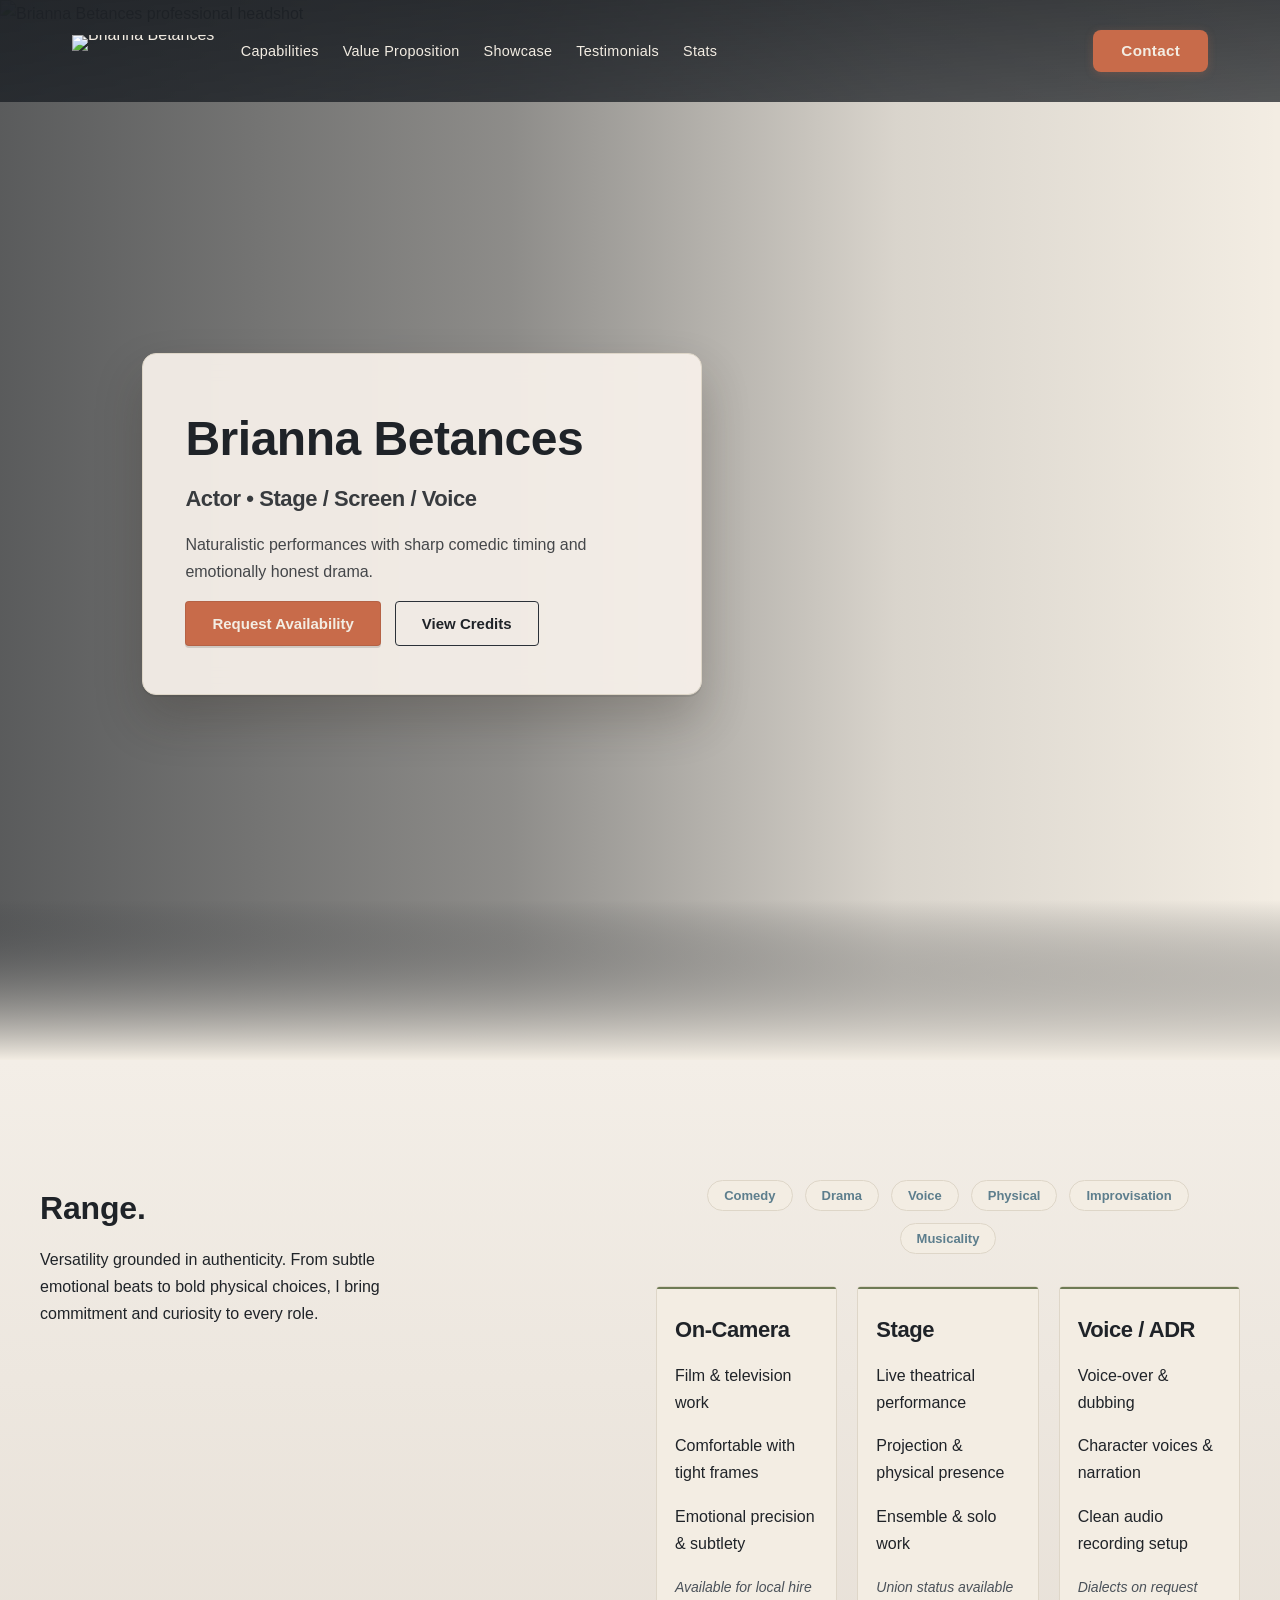
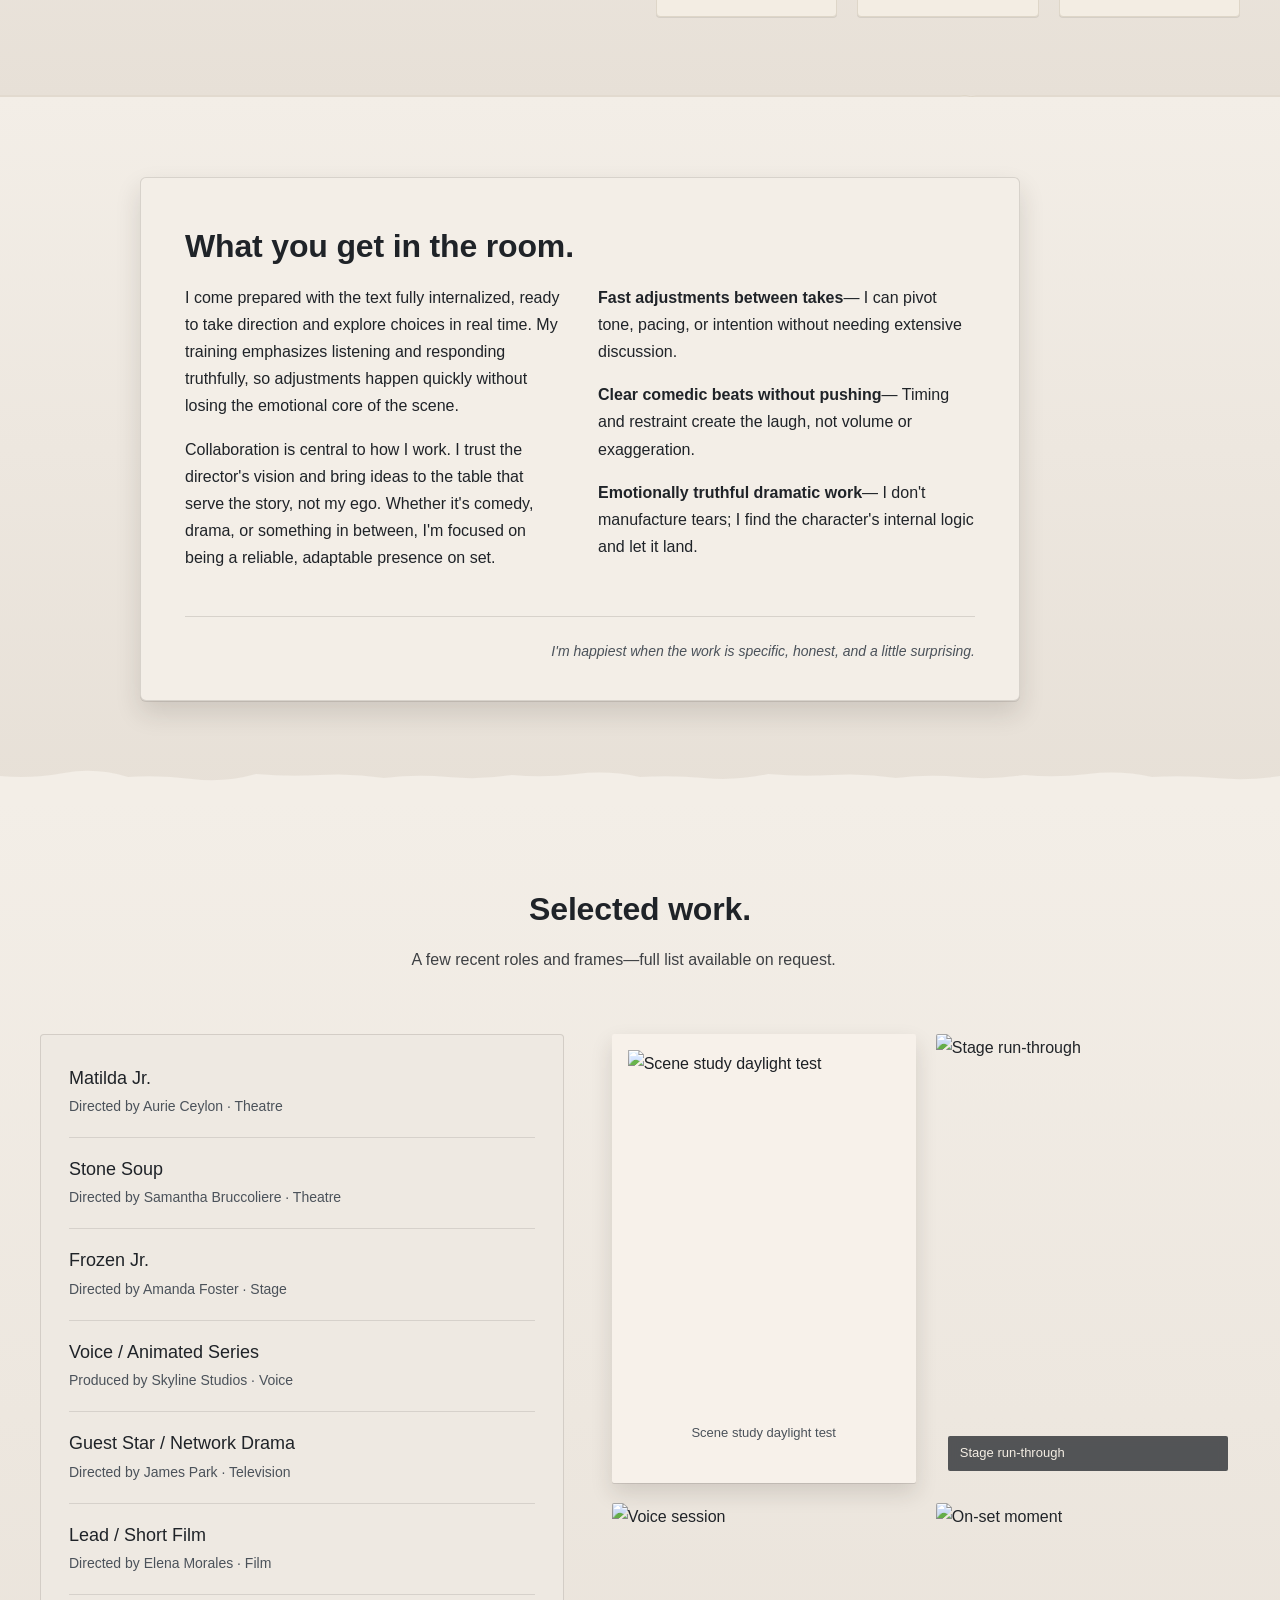
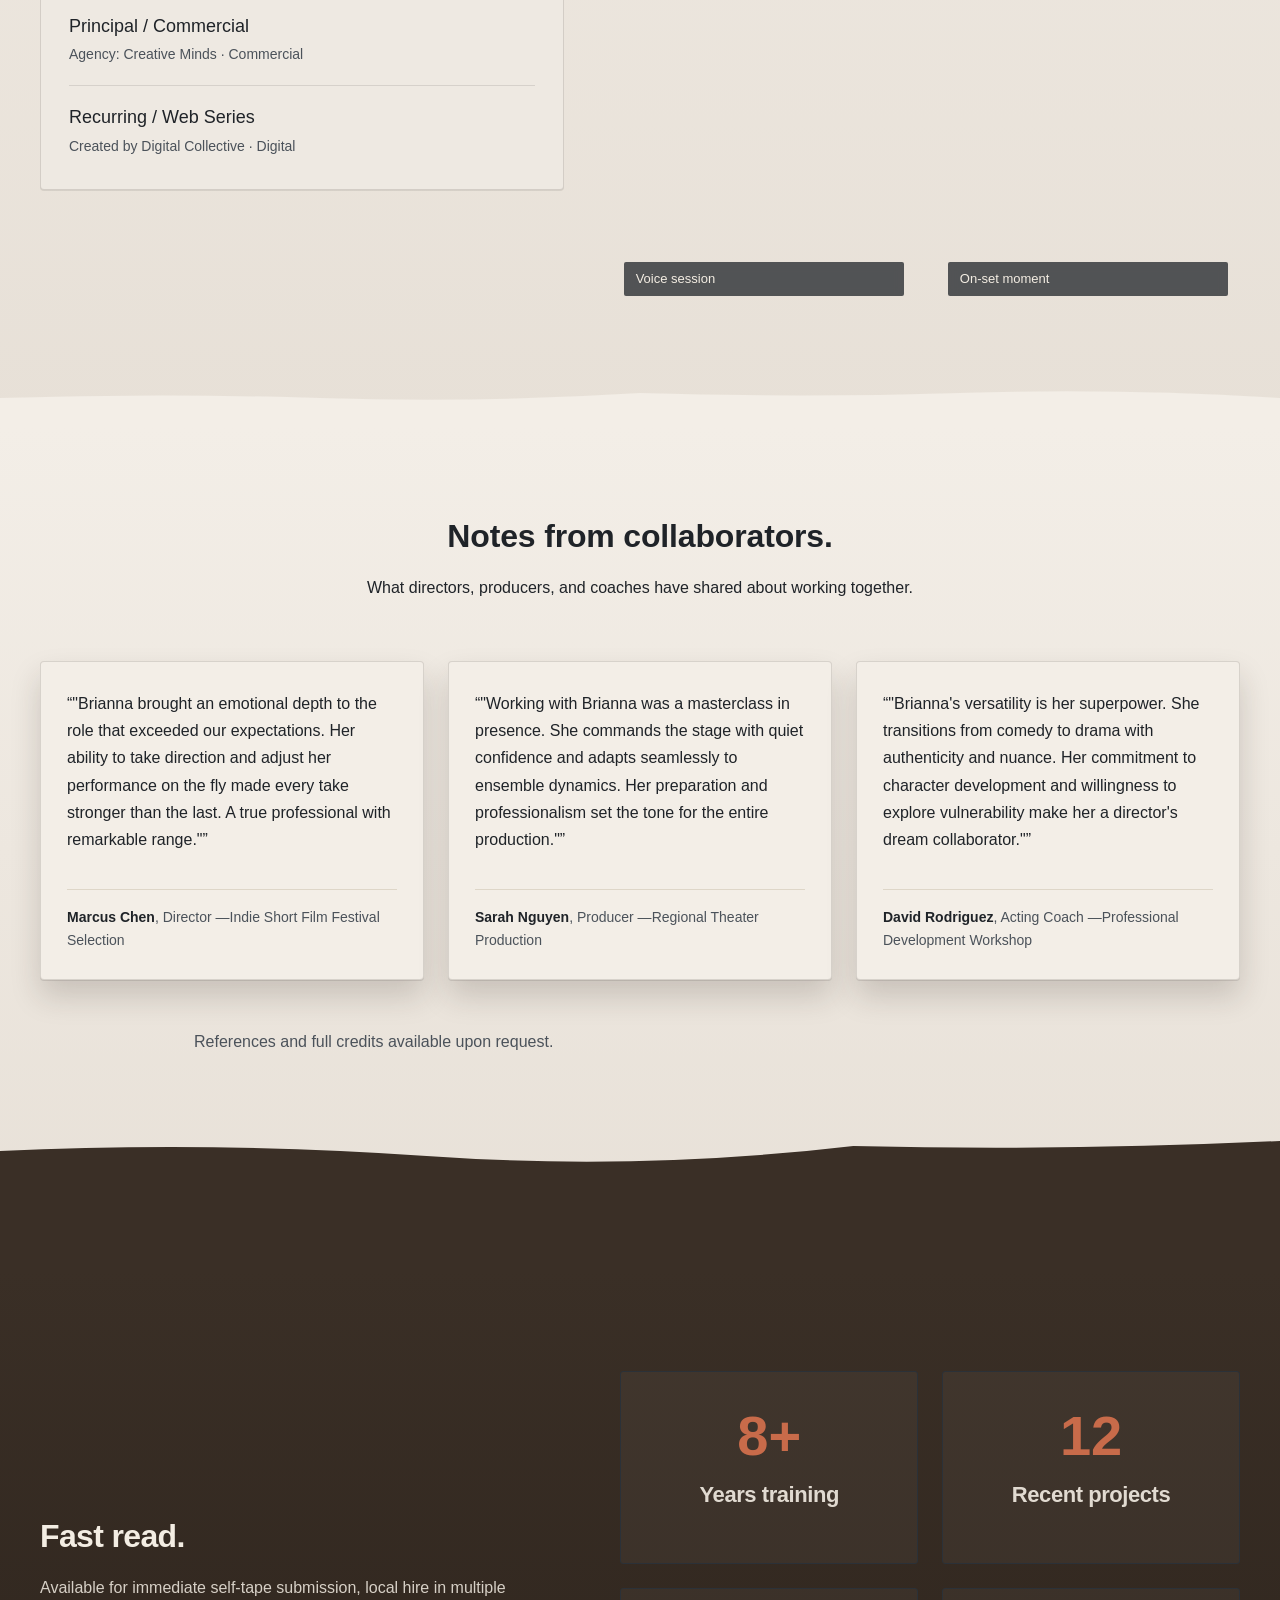
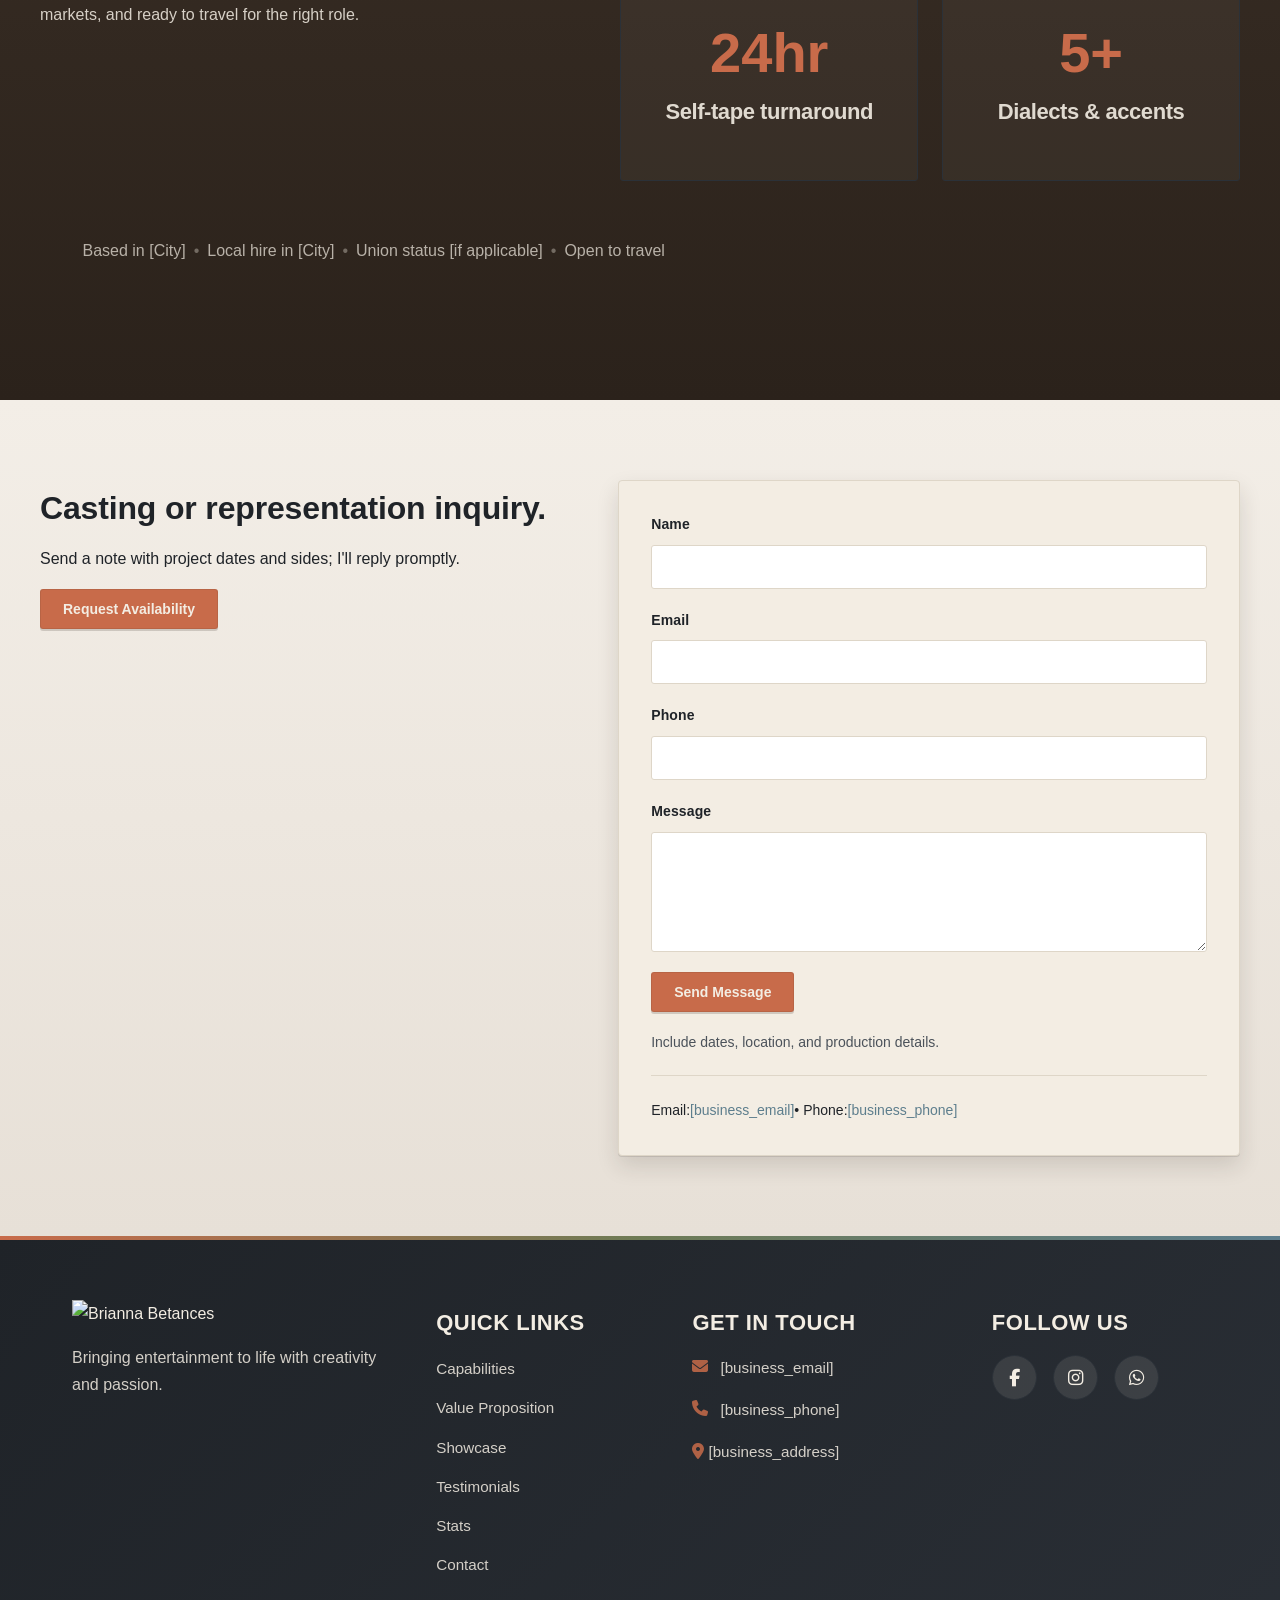
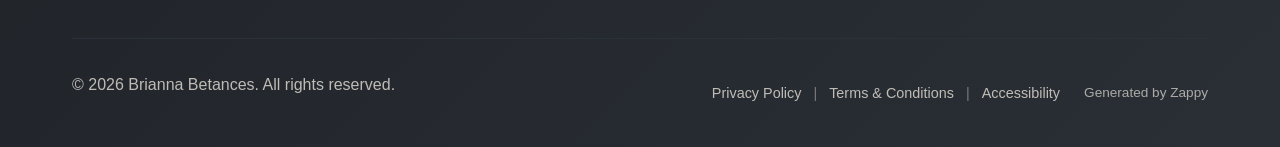
==== public/index.html @ 8a469cc2 "Background sync: Progressive GitHub Sync" ====
<!doctype html><html dir="ltr" lang="en"><head><meta charset="UTF-8"><meta content="width=device-width,initial-scale=1" name="viewport"><meta content="index, follow" name="robots"><title>Voice Acting Portfolio &amp; Headshots — Brianna Betances</title><meta content="Explore Brianna Betances&#39; professional acting portfolio featuring voice acting demos, theatrical headshots, and performance reels. Discover versatile talent ready for your next production." name="description"><meta content="voice acting portfolio, acting portfolio headshots, actor portfolio, acting portfolio examples, professional acting showcase" name="keywords"><link href="/assets/favicon.ico" rel="icon" type="image/x-icon"><link href="/assets/favicon-16x16.png" rel="icon" type="image/png" sizes="16x16"><link href="/assets/favicon-32x32.png" rel="icon" type="image/png" sizes="32x32"><link href="/assets/favicon-48x48.png" rel="icon" type="image/png" sizes="48x48"><link href="/assets/favicon-192x192.png" rel="icon" type="image/png" sizes="192x192"><link href="/assets/favicon-512x512.png" rel="icon" type="image/png" sizes="512x512"><link href="/assets/apple-touch-icon.png" rel="apple-touch-icon"><script>!function(){"use strict";var t="233d50db-b3a7-4fcc-b76b-6f503cc0b93e",e="https://api.zappy5.com/api/analytics/track",a=18e5,n=2592e6,o=!0,i=!0,r=!0;var s=function(){var e="zappy_visitor_"+t,a=null;try{if(a=localStorage.getItem(e)){var o=JSON.parse(a),i=Date.now();if(i-o.created<n)return o.lastSeen=i,localStorage.setItem(e,JSON.stringify(o)),o.id}}catch(t){console.warn("Zappy Analytics: LocalStorage not available")}var r="zv_"+Date.now()+"_"+Math.random().toString(36).substr(2,9);try{localStorage.setItem(e,JSON.stringify({id:r,created:Date.now(),lastSeen:Date.now()}))}catch(t){}return r}(),c=function(){var e="zappy_session_"+t,n=null;try{if(n=sessionStorage.getItem(e)){var o=JSON.parse(n),i=Date.now();if(i-o.timestamp<a)return o.timestamp=i,sessionStorage.setItem(e,JSON.stringify(o)),o.id}}catch(t){console.warn("Zappy Analytics: SessionStorage not available")}var r="zs_"+Date.now()+"_"+Math.random().toString(36).substr(2,9);try{sessionStorage.setItem(e,JSON.stringify({id:r,timestamp:Date.now()}))}catch(t){}return r}();function l(a,n){n=n||{};var o={website_id:t,event_type:a,page_path:window.location.pathname,referrer:document.referrer||"direct",visitor_id:s,session_id:c,metadata:n};if(navigator.sendBeacon){var i=new Blob([JSON.stringify(o)],{type:"application/json"});navigator.sendBeacon(e,i)}else fetch(e,{method:"POST",headers:{"Content-Type":"application/json"},body:JSON.stringify(o),keepalive:!0}).catch(function(t){console.warn("Zappy Analytics: Failed to track event",t)})}o&&l("pageview",{title:document.title,url:window.location.href}),i&&document.addEventListener("click",function(t){var e=t.target;if("BUTTON"===e.tagName||e.closest("button")){var a="BUTTON"===e.tagName?e:e.closest("button");l("click",{element:"button",text:a.textContent.trim().substring(0,100),id:a.id||null,class:a.className||null})}else if("A"===e.tagName||e.closest("a")){var n="A"===e.tagName?e:e.closest("a");l("navigation",{element:"link",text:n.textContent.trim().substring(0,100),href:n.href,external:n.hostname!==window.location.hostname})}},!0),r&&document.addEventListener("submit",function(t){var e=t.target;l("form_submit",{form_id:e.id||null,form_name:e.name||null,form_action:e.action||null,form_method:e.method||"GET"})},!0);var d=Date.now();window.addEventListener("beforeunload",function(){l("page_unload",{time_on_page:Math.floor((Date.now()-d)/1e3),page_path:window.location.pathname})}),window.zappyAnalytics={track:l,getVisitorId:function(){return s},getSessionId:function(){return c}}}()</script><meta content="Voice Acting Portfolio &amp; Headshots — Brianna Betances" property="og:title"><meta content="Explore Brianna Betances' professional acting portfolio featuring voice acting demos, theatrical headshots, and performance reels. Discover versatile talent ready for your next production." property="og:description"><meta content="website" property="og:type"><meta content="en_US" property="og:locale"><meta content="summary_large_image" name="twitter:card"><meta content="Voice Acting Portfolio &amp; Headshots — Brianna Betances" name="twitter:title"><meta content="Explore Brianna Betances' professional acting portfolio featuring voice acting demos, theatrical headshots, and performance reels. Discover versatile talent ready for your next production." name="twitter:description"><link href="https://cdnjs.cloudflare.com/ajax/libs/font-awesome/6.4.0/css/all.min.css" rel="stylesheet"><link href="/assets/favicon.ico" rel="icon" type="image/x-icon"><link href="/assets/favicon-16x16.png" rel="icon" type="image/png" sizes="16x16"><link href="/assets/favicon-32x32.png" rel="icon" type="image/png" sizes="32x32"><link href="/assets/favicon-48x48.png" rel="icon" type="image/png" sizes="48x48"><link href="/assets/favicon-192x192.png" rel="icon" type="image/png" sizes="192x192"><link href="/assets/favicon-512x512.png" rel="icon" type="image/png" sizes="512x512"><link href="/assets/apple-touch-icon.png" rel="apple-touch-icon"><link href="https://cdn.jsdelivr.net/npm/vanilla-cookieconsent@3/dist/cookieconsent.css" rel="stylesheet"><script src="https://cdn.jsdelivr.net/npm/vanilla-cookieconsent@3/dist/cookieconsent.umd.js"></script><script src="https://cdn.jsdelivr.net/gh/mickidum/acc_toolbar/acctoolbar/acctoolbar.min.js"></script><link href="/styles.css" rel="stylesheet"><style id="zappy-dropdown-submenu-styles">#navMenu li:has(.sub-menu),.nav-menu li:has(.sub-menu),.navbar li:has(.sub-menu),nav li:has(.sub-menu){position:relative}#navMenu .sub-menu,.nav-menu .sub-menu,.navbar .sub-menu,nav .sub-menu{display:block!important;position:absolute!important;top:100%;left:0;min-width:220px;background:#fff;border-radius:8px;box-shadow:0 8px 25px rgba(0,0,0,.15);padding:8px 0;opacity:0;visibility:hidden;transform:translateY(10px);transition:all .3s ease;z-index:1000;list-style:none;pointer-events:none}#navMenu li:hover>.sub-menu,.nav-menu li:hover>.sub-menu,.navbar li:hover>.sub-menu,nav li:hover>.sub-menu{opacity:1!important;visibility:visible!important;transform:translateY(0)!important;pointer-events:auto!important}.sub-menu li{list-style:none;margin:0;padding:0}.sub-menu a{display:block!important;padding:10px 16px!important;color:var(--text-dark,#333)!important;font-weight:500;text-decoration:none;white-space:nowrap;transition:background-color .2s}.sub-menu a:hover{background-color:#f5f5f5}[dir=rtl] .nav-menu .sub-menu,[dir=rtl] .navbar .sub-menu,[dir=rtl] nav .sub-menu,html[lang=ar] .nav-menu .sub-menu,html[lang=ar] .navbar .sub-menu,html[lang=ar] nav .sub-menu,html[lang=he] .nav-menu .sub-menu,html[lang=he] .navbar .sub-menu,html[lang=he] nav .sub-menu{left:auto!important;right:0!important}.sub-menu:empty,.sub-menu:not(:has(li)),.sub-menu:not(:has(li:not(.zappy-hidden-menu-item))){display:none!important;opacity:0!important;visibility:hidden!important;pointer-events:none!important}li:has(.menu-group-title):hover>.sub-menu{opacity:1!important;visibility:visible!important;transform:translateY(0)!important;pointer-events:auto!important}#navMenu>li>.menu-group-title,.nav-menu>li>.menu-group-title{display:inline-block;padding:.5rem 1rem;cursor:default;user-select:none}@media (max-width:768px){#navMenu .sub-menu,.nav-menu .sub-menu,.navbar .sub-menu,nav .sub-menu{position:static!important;transform:none!important;box-shadow:none!important;background:0 0!important;max-height:0;overflow:hidden;opacity:0;visibility:hidden;transition:max-height .3s ease,opacity .3s ease;padding:0!important;border-radius:0!important}.sub-menu.mobile-expanded{max-height:500px!important;opacity:1!important;visibility:visible!important;padding:8px 0 8px 16px!important}[dir=rtl] .sub-menu.mobile-expanded,html[lang=he] .sub-menu.mobile-expanded{padding:8px 16px 8px 0!important}#navMenu li:hover>.sub-menu,.nav-menu li:hover>.sub-menu,.navbar li:hover>.sub-menu,nav li:hover>.sub-menu{opacity:0;visibility:hidden;pointer-events:none}#navMenu li>.sub-menu.mobile-expanded,.nav-menu li>.sub-menu.mobile-expanded,.navbar li>.sub-menu.mobile-expanded,nav li>.sub-menu.mobile-expanded{opacity:1!important;visibility:visible!important;pointer-events:auto!important}#navMenu li:has(.sub-menu),.nav-menu li:has(.sub-menu),.navbar li:has(.sub-menu),nav li:has(.sub-menu){display:flex!important;flex-wrap:wrap!important;align-items:center!important;position:relative!important;min-height:44px!important}#navMenu li:has(.sub-menu)>a,.nav-menu li:has(.sub-menu)>a,.navbar li:has(.sub-menu)>a,nav li:has(.sub-menu)>a{flex:1!important;min-width:0!important}#navMenu li:has(.sub-menu)>.menu-group-title,.nav-menu li:has(.sub-menu)>.menu-group-title,.navbar li:has(.sub-menu)>.menu-group-title,nav li:has(.sub-menu)>.menu-group-title{flex:1!important;min-width:0!important;padding:0!important;line-height:inherit!important}#navMenu li:has(.sub-menu)>.sub-menu,.nav-menu li:has(.sub-menu)>.sub-menu,.navbar li:has(.sub-menu)>.sub-menu,nav li:has(.sub-menu)>.sub-menu{flex-basis:100%!important;width:100%!important}#navMenu li:has(.sub-menu)>a [class*=arrow],#navMenu li:has(.sub-menu)>a [class*=chevron],.nav-menu li:has(.sub-menu)>a .fa-angle-down,.nav-menu li:has(.sub-menu)>a .fa-chevron-down,.nav-menu li:has(.sub-menu)>a [class*=arrow],.nav-menu li:has(.sub-menu)>a [class*=chevron],nav li:has(.sub-menu)>a [class*=arrow],nav li:has(.sub-menu)>a [class*=chevron]{display:none!important;visibility:hidden!important}.mobile-submenu-toggle{display:flex!important;align-items:center!important;justify-content:center!important;width:44px!important;height:auto!important;background:0 0!important;border:none!important;cursor:pointer!important;color:var(--text-dark)!important;position:static!important;flex-shrink:0!important;align-self:stretch!important;z-index:2!important;padding:0!important;margin:0!important}.mobile-submenu-toggle::after{content:''!important;width:0!important;height:0!important;border-left:6px solid transparent!important;border-right:6px solid transparent!important;border-top:7px solid currentColor!important;transition:transform .3s ease!important}.mobile-submenu-toggle.expanded::after{transform:rotate(180deg)!important}.sub-menu a{padding:10px 0!important;display:block!important;color:var(--text-dark)!important}.navbar .sub-menu li a,.zappy-products-dropdown .sub-menu a,nav.navbar .sub-menu li a{color:var(--text-dark)!important}}@media (min-width:769px){.mobile-submenu-toggle{display:none!important}}</style><style id="mobile-lang-menu-deployed-css">@media (max-width:768px){.lang-switcher,.nav-container .lang-switcher,.nav-cta-container .lang-switcher,.nav-ecommerce-icons .lang-switcher,.nav-icons-left .lang-switcher,.navbar .lang-switcher,.navbar .nav-cta-container .lang-switcher{display:none!important}.mobile-lang-menu{width:100%;border-top:1px solid rgba(128,128,128,.2);padding:8px 0 0 0;margin-top:8px}.mobile-lang-toggle{display:flex!important;align-items:center;justify-content:space-between;width:100%;padding:12px 16px;background:0 0;border:none;cursor:pointer;font-size:15px;color:inherit;font-family:inherit}.mobile-lang-toggle::after{content:'';display:inline-block;width:8px;height:8px;border-right:2px solid currentColor;border-bottom:2px solid currentColor;transform:rotate(45deg);transition:transform .3s ease;margin-left:8px}.mobile-lang-toggle.expanded::after{transform:rotate(-135deg)}.mobile-lang-options{max-height:0;overflow:hidden;transition:max-height .3s ease}.mobile-lang-options.expanded{max-height:300px}.mobile-lang-option{display:flex!important;align-items:center;gap:10px;padding:10px 24px;text-decoration:none;color:inherit;font-size:14px;font-family:inherit}.mobile-lang-option:hover{background:rgba(128,128,128,.1)}.mobile-lang-option.active{font-weight:600;opacity:.7;pointer-events:none}.mobile-lang-option img{width:20px;height:20px;border-radius:50%}}@media (min-width:769px){.mobile-lang-menu{display:none!important}}</style><style id="zappy-widget-visibility">#mic-access-tool-box,#mic-access-tool-general-button,#mic-init-access-tool #mic-access-tool-box,#mic-init-access-tool #mic-access-tool-general-button,#mic-init-access-tool .mic-access-tool-general-button,._access-icon,._access-menu,.mic-access-tool-box,.mic-access-tool-general-button,div[id*=mic-access-tool-box]{display:none!important;visibility:hidden!important;opacity:0!important;pointer-events:none!important}</style></head><body><nav class="navbar"><button class="mobile-toggle" aria-label="Menu" id="mobileToggle"><svg viewbox="0 0 24 24" fill="none" height="24" width="24" class="hamburger-icon"><path d="M3 12h18M3 6h18M3 18h18" stroke="currentColor" stroke-width="2" stroke-linecap="round"></path></svg><svg viewbox="0 0 24 24" fill="none" height="24" width="24" class="close-icon" style="display:none"><path d="M18 6L6 18M6 6l12 12" stroke="currentColor" stroke-width="2" stroke-linecap="round"></path></svg></button><button class="phone-header-btn" aria-label="Call"><svg viewbox="0 0 24 24" fill="currentColor" height="20" width="20"><path d="M22 16.92v3a2 2 0 0 1-2.18 2 19.79 19.79 0 0 1-8.63-3.07 19.5 19.5 0 0 1-6-6 19.79 19.79 0 0 1-3.07-8.67A2 2 0 0 1 4.11 2h3a2 2 0 0 1 2 1.72 12.84 12.84 0 0 0 .7 2.81 2 2 0 0 1-.45 2.11L8.09 9.91a16 16 0 0 0 6 6l1.27-1.27a2 2 0 0 1 2.11-.45 12.84 12.84 0 0 0 2.81.7A2 2 0 0 1 22 16.92z"></path></svg></button><div class="nav-container"><div class="nav-brand"><a href="/" class="logo-link"><img alt="Brianna Betances" class="logo" src="/assets/brianna-betances-entertainment-logo.webp"></a></div><ul class="nav-menu" id="navMenu"><li><a href="#capabilities">Capabilities</a></li><li><a href="#value-proposition">Value Proposition</a></li><li><a href="#showcase">Showcase</a></li><li><a href="#testimonials">Testimonials</a></li><li><a href="#stats">Stats</a></li></ul><div class="nav-cta-container"><a href="#contact" class="nav-cta-btn">Contact</a></div></div></nav><script>window.addEventListener("load",function(){const e=document.querySelector(".navbar, nav, header");if(!e)return void console.log("[Navbar] Navbar element not found");let t=document.getElementById("mobileToggle")||document.querySelector(".mobile-toggle")||document.querySelector(".hamburger")||document.querySelector(".hamburger-menu")||document.querySelector(".menu-toggle")||document.querySelector(".burger-menu")||document.querySelector('[aria-label="Menu"]')||document.querySelector('[aria-label="תפריט"]');const o=document.querySelector(".phone-header-btn"),n=window.getComputedStyle(e);let r=n.backgroundColor;if(console.log("[Navbar] Initial navbar background:",r),"transparent"===r||"rgba(0, 0, 0, 0)"===r||r.startsWith("rgba")&&r.includes(", 0)")){const e=n.backgroundImage;if(e&&"none"!==e)console.log("[Navbar] Navbar has background image/gradient, using dark text"),r="rgb(240, 240, 240)";else{const e=window.getComputedStyle(document.body).backgroundColor;console.log("[Navbar] Navbar transparent, using body background:",e),r=e}}const i=r.match(/\d+/g);if(i&&i.length>=3){const e=(.299*parseInt(i[0])+.587*parseInt(i[1])+.114*parseInt(i[2]))/255;console.log("[Navbar] Mobile button colors preserved from Claude CSS (luminance:",e.toFixed(2)+")");const n=document.createElement("style");n.id="zappy-mobile-nav-fix";document.documentElement.lang;document.documentElement.dir,n.textContent='\n        /* Hide mobile buttons on desktop, show only on mobile */\n        @media (min-width: 769px) {\n          .mobile-toggle,\n          .phone-header-btn {\n            display: none !important;\n          }\n        }\n        \n        /* Show and position mobile buttons correctly on mobile */\n        @media (max-width: 768px) {\n          .mobile-toggle,\n          .phone-header-btn {\n            position: absolute !important;\n            top: 50% !important;\n            transform: translateY(-50%) !important;\n            z-index: 1001 !important;\n            display: flex !important;\n            align-items: center !important;\n            justify-content: center !important;\n            width: 36px !important;\n            height: 36px !important;\n            border-radius: 50% !important;\n            border: none !important;\n            cursor: pointer !important;\n            padding: 6px !important;\n            background: none !important;\n            color: var(--nav-text, var(--text-dark)) !important;\n          }\n          \n          /* LTR positioning (default): hamburger LEFT, phone RIGHT */\n          html:not([dir="rtl"]):not([lang="he"]):not([lang="ar"]) .mobile-toggle,\n          html[dir="ltr"] .mobile-toggle {\n            left: 12px !important;\n            right: auto !important;\n          }\n          html:not([dir="rtl"]):not([lang="he"]):not([lang="ar"]) .phone-header-btn,\n          html[dir="ltr"] .phone-header-btn {\n            right: 12px !important;\n            left: auto !important;\n          }\n          \n          /* RTL positioning: hamburger RIGHT, phone LEFT */\n          html[dir="rtl"] .mobile-toggle,\n          html[lang="he"] .mobile-toggle,\n          html[lang="ar"] .mobile-toggle {\n            right: 12px !important;\n            left: auto !important;\n          }\n          html[dir="rtl"] .phone-header-btn,\n          html[lang="he"] .phone-header-btn,\n          html[lang="ar"] .phone-header-btn {\n            left: 12px !important;\n            right: auto !important;\n          }\n          \n          /* CRITICAL: Ensure nav-container has min-height on mobile */\n          /* All children are positioned absolutely/fixed on mobile, so height:auto collapses to 0 */\n          .nav-container {\n            min-height: 70px !important;\n            position: relative !important;\n          }\n          \n          /* Ensure SVG icons are properly sized and inherit color */\n          .mobile-toggle svg,\n          .phone-header-btn svg {\n            width: 24px !important;\n            height: 24px !important;\n            /* Don\'t force display - let JavaScript control hamburger/close toggle */\n          }\n          \n          /* Reset nav-cta-container on mobile - remove desktop box-shadow/padding */\n          /* that creates a visible ghost box when CTA button is hidden */\n          .nav-cta-container {\n            box-shadow: none !important;\n            padding: 0 !important;\n          }\n          \n          /* Hide nav-cta-container entirely on mobile when there\'s no lang-switcher */\n          /* (only the CTA button is inside, and it\'s hidden on mobile) */\n          .nav-cta-container:not(:has(.lang-switcher)) {\n            display: none !important;\n          }\n          \n          /* CRITICAL: Prevent hero image fade gradient from bleeding over headline text */\n          /* The .image-fade-gradient has bottom: -30px (extends below parent) */\n          /* On mobile stacked layout, this overlaps the h1 text below the image */\n          .hero-image-column {\n            overflow: hidden !important;\n          }\n          .image-fade-gradient {\n            bottom: 0 !important;\n          }\n          \n          /* Hide desktop language switcher on mobile - hamburger menu handles it */\n          /* High specificity to override stored CSS */\n          .lang-switcher,\n          .nav-cta-container .lang-switcher,\n          .nav-container .lang-switcher,\n          .navbar .lang-switcher,\n          .navbar .nav-cta-container .lang-switcher {\n            display: none !important;\n          }\n        }\n      ';const r=document.getElementById("zappy-mobile-nav-fix");r&&r.remove(),document.head.appendChild(n),console.log("[Navbar] Critical CSS injected for mobile nav positioning");const l=window.innerWidth<=768;if(t){const e=t.querySelector(".hamburger-icon"),o=t.querySelector(".close-icon");e&&(e.style.setProperty("width","24px","important"),e.style.setProperty("height","24px","important"),e.style.setProperty("display","block","important")),o&&(o.style.setProperty("width","24px","important"),o.style.setProperty("height","24px","important"),o.style.setProperty("display","none","important")),l?(t.style.setProperty("position","absolute","important"),t.style.setProperty("top","50%","important"),t.style.setProperty("transform","translateY(-50%)","important"),t.style.setProperty("z-index","1001","important"),t.style.removeProperty("left"),t.style.removeProperty("right"),console.log("[Navbar] Mobile toggle positioning applied (mobile viewport)")):(t.style.removeProperty("position"),t.style.removeProperty("top"),t.style.removeProperty("transform"),t.style.removeProperty("z-index"),t.style.removeProperty("left"),t.style.removeProperty("right"),console.log("[Navbar] Desktop viewport - cleared mobile toggle inline positioning"))}if(o){const e=o.querySelector("svg");e&&(e.style.width="24px",e.style.height="24px",e.setAttribute("width","24"),e.setAttribute("height","24")),l?(o.style.setProperty("position","absolute","important"),o.style.setProperty("top","50%","important"),o.style.setProperty("transform","translateY(-50%)","important"),o.style.setProperty("z-index","1001","important"),o.style.removeProperty("left"),o.style.removeProperty("right"),console.log("[Navbar] Phone button positioning applied (mobile viewport)")):(o.style.removeProperty("position"),o.style.removeProperty("top"),o.style.removeProperty("transform"),o.style.removeProperty("z-index"),o.style.removeProperty("left"),o.style.removeProperty("right"),console.log("[Navbar] Desktop viewport - cleared phone button inline positioning"))}}else console.log("[Navbar] Could not parse background color:",r);t=document.getElementById("mobileToggle")||document.querySelector(".mobile-toggle")||document.querySelector(".hamburger")||document.querySelector(".hamburger-menu")||document.querySelector(".menu-toggle")||document.querySelector(".burger-menu")||document.querySelector('[aria-label="Menu"]')||document.querySelector('[aria-label="תפריט"]');const l=document.getElementById("navMenu")||document.querySelector(".nav-menu")||document.querySelector(".nav-links")||document.querySelector("nav ul:not(.submenu)");if(!t||!l)return void console.log("[Navbar] Mobile toggle or menu not found:",{toggle:!!t,menu:!!l});l.id||(l.id="navMenu"),console.log("[Navbar] Initializing mobile menu...");const a=t.cloneNode(!0);t.parentNode.replaceChild(a,t),a.addEventListener("click",function(e){e.preventDefault(),e.stopPropagation();const t=this.querySelector(".hamburger-icon"),o=this.querySelector(".close-icon");l.classList.contains("active")?(l.classList.remove("active"),t&&t.style.setProperty("display","block","important"),o&&o.style.setProperty("display","none","important"),document.body.style.overflow="",console.log("[Navbar] Menu closed")):(l.classList.add("active"),t&&t.style.setProperty("display","none","important"),o&&o.style.setProperty("display","block","important"),document.body.style.overflow="hidden",console.log("[Navbar] Menu opened"))}),l.querySelectorAll("a").forEach(function(e){e.addEventListener("click",function(){if("#"===this.getAttribute("href"))return;const e=a.querySelector(".hamburger-icon"),t=a.querySelector(".close-icon");l.classList.remove("active"),e&&e.style.setProperty("display","block","important"),t&&t.style.setProperty("display","none","important"),document.body.style.overflow="",console.log("[Navbar] Menu closed (link clicked)")})});var s=l.querySelectorAll(".dropdown-toggle");s.forEach(function(e){e.addEventListener("click",function(e){e.preventDefault(),e.stopPropagation();var t=this.closest(".nav-dropdown");t&&(t.parentNode.querySelectorAll(".nav-dropdown.open").forEach(function(e){e!==t&&e.classList.remove("open")}),t.classList.toggle("open"),console.log("[Navbar] Dropdown toggled:",t.classList.contains("open")?"open":"closed"))})}),document.addEventListener("click",function(e){e.target.closest(".nav-dropdown")||document.querySelectorAll(".nav-dropdown.open").forEach(function(e){e.classList.remove("open")})}),console.log("[Navbar] Dropdown handlers initialized for "+s.length+" dropdowns"),o&&o.addEventListener("click",function(){const e=document.querySelectorAll('a[href^="tel:"]'),t=e.length>0?e[0].getAttribute("href").replace("tel:",""):"[business_phone]";window.location.href="tel:"+t,console.log("[Navbar] Phone button clicked")}),console.log("[Navbar] Mobile menu initialized successfully");const p=function(){const e=document.querySelector(".whatsapp-float");e&&(window.innerWidth>=769?(e.style.setProperty("display","none","important"),e.style.setProperty("visibility","hidden","important"),e.style.setProperty("opacity","0","important"),e.style.setProperty("pointer-events","none","important"),console.log("[WhatsApp] Button hidden on desktop")):(e.style.removeProperty("display"),e.style.removeProperty("visibility"),e.style.removeProperty("opacity"),e.style.removeProperty("pointer-events"),console.log("[WhatsApp] Button visible on mobile")))};let c;p(),window.addEventListener("resize",function(){clearTimeout(c),c=setTimeout(p,100)})})</script><main><section class="home-hero-section" data-layout-spec="Home-hero" id="hero" data-hero-type="fullscreen-scrim"><div class="home-hero-section__background"><img alt="Brianna Betances professional headshot" class="home-hero-section__bg-image" src="/assets/site-home-hero-headshot.webp" data-context="Professional natural-light headshot of a young female actor with warm, approachable expression. Slightly desaturated color palette with soft focus. Subject positioned on the right side of frame with generous negative space on the left for text overlay. Natural outdoor or studio lighting with soft shadows. Clean, editorial photography style suitable for casting portfolio." data-placeholder="home-hero-headshot" height="1080" width="1920" data-hero-bg="true"></div><div class="home-hero-section__scrim" aria-hidden="true"></div><div class="home-hero-section__content-wrapper"><div class="home-hero-section__overlay-card"><h1 class="home-hero-section__title">Brianna Betances</h1><h3 class="home-hero-section__subtitle">Actor • Stage / Screen / Voice</h3><p class="home-hero-section__tagline">Naturalistic performances with sharp comedic timing and emotionally honest drama.</p><div class="home-hero-section__cta-group"><a href="#contact" class="home-hero-section__btn home-hero-section__btn--primary">Request Availability</a><a href="#credits" class="home-hero-section__btn home-hero-section__btn--secondary">View Credits</a></div></div></div><div class="home-hero-section__divider-wrapper"><svg viewbox="0 0 1200 160" aria-hidden="true" data-no-icon-edit="true" preserveaspectratio="none" xmlns="http://www.w3.org/2000/svg"><defs><lineargradient id="home-hero-fade-gradient" x1="0%" x2="0%" y1="0%" y2="100%"><stop offset="0%" style="stop-color:rgba(31,35,40,0)"></stop><stop offset="100%" style="stop-color:#F3EDE3;stop-opacity:1"></stop></lineargradient></defs><rect fill="url(#home-hero-fade-gradient)" height="160" width="1200" x="0" y="0"></rect></svg></div></section><section class="home-capabilities-section" data-layout-spec="Home-capabilities" id="capabilities"><div class="home-capabilities-container"><div class="home-capabilities-grid"><div class="home-capabilities-intro"><h2>Range.</h2><p>Versatility grounded in authenticity. From subtle emotional beats to bold physical choices, I bring commitment and curiosity to every role.</p></div><div class="home-capabilities-range-cluster"><div class="home-capabilities-tags"><span class="home-capabilities-tag">Comedy</span><span class="home-capabilities-tag">Drama</span><span class="home-capabilities-tag">Voice</span><span class="home-capabilities-tag">Physical</span><span class="home-capabilities-tag">Improvisation</span><span class="home-capabilities-tag">Musicality</span></div><div class="home-capabilities-cards"><div class="home-capabilities-card"><div class="home-capabilities-card-accent"></div><h3>On-Camera</h3><p>Film &amp; television work</p><p>Comfortable with tight frames</p><p>Emotional precision &amp; subtlety</p><small>Available for local hire</small></div><div class="home-capabilities-card"><div class="home-capabilities-card-accent"></div><h3>Stage</h3><p>Live theatrical performance</p><p>Projection &amp; physical presence</p><p>Ensemble &amp; solo work</p><small>Union status available</small></div><div class="home-capabilities-card"><div class="home-capabilities-card-accent"></div><h3>Voice / ADR</h3><p>Voice-over &amp; dubbing</p><p>Character voices &amp; narration</p><p>Clean audio recording setup</p><small>Dialects on request</small></div></div></div></div></div><div class="home-capabilities-divider-wrapper"><svg viewbox="0 0 1200 2" aria-hidden="true" data-no-icon-edit="true" preserveaspectratio="none" xmlns="http://www.w3.org/2000/svg"><line stroke="var(--border-light)" stroke-width="1" x1="0" x2="900" y1="1" y2="1"></line><path d="M900,1 L905,0.3 L910,1.7 L915,1" fill="#F3EEE7" stroke="var(--border-light)" stroke-width="1"></path><line stroke="var(--border-light)" stroke-width="1" x1="915" x2="1200" y1="1" y2="1"></line></svg></div></section><section class="home-value-proposition-section" data-layout-spec="Home-value-proposition" id="value-proposition"><div class="home-value-proposition-container"><div class="home-value-proposition-journal-box"><h2>What you get in the room.</h2><div class="home-value-proposition-content-grid"><div class="home-value-proposition-approach"><p>I come prepared with the text fully internalized, ready to take direction and explore choices in real time. My training emphasizes listening and responding truthfully, so adjustments happen quickly without losing the emotional core of the scene.</p><p>Collaboration is central to how I work. I trust the director's vision and bring ideas to the table that serve the story, not my ego. Whether it's comedy, drama, or something in between, I'm focused on being a reliable, adaptable presence on set.</p></div><div class="home-value-proposition-proof-points"><p><strong>Fast adjustments between takes</strong>— I can pivot tone, pacing, or intention without needing extensive discussion.</p><p><strong>Clear comedic beats without pushing</strong>— Timing and restraint create the laugh, not volume or exaggeration.</p><p><strong>Emotionally truthful dramatic work</strong>— I don't manufacture tears; I find the character's internal logic and let it land.</p></div></div><div class="home-value-proposition-divider"></div><div class="home-value-proposition-journal-note"><small>I'm happiest when the work is specific, honest, and a little surprising.</small></div></div></div><div class="home-value-proposition-divider-wrapper"><svg viewbox="0 0 1200 60" aria-hidden="true" data-no-icon-edit="true" preserveaspectratio="none" xmlns="http://www.w3.org/2000/svg"><path d="M0,60 L0,35 Q30,38 60,32 T120,36 Q150,34 180,38 T240,33 Q270,36 300,34 T360,37 Q390,33 420,36 T480,34 Q510,37 540,33 T600,36 Q630,34 660,37 T720,33 Q750,36 780,34 T840,37 Q870,33 900,36 T960,34 Q990,37 1020,33 T1080,36 Q1110,34 1140,37 T1200,35 L1200,60 Z" fill="#F3EEE7"></path></svg></div></section><section class="home-showcase-section" data-layout-spec="Home-showcase" id="showcase"><div class="showcase-container"><div class="showcase-header"><h2>Selected work.</h2><p>A few recent roles and frames—full list available on request.</p></div><div class="showcase-grid zappy-vertical-grid" data-zappy-grid-align="start"><div class="credits-box"><div class="credits-list"><div class="credit-item"><div class="zappy-editable credit-role">Matilda Jr.&nbsp;</div><div class="zappy-editable credit-detail">Directed by Aurie Ceylon · Theatre&nbsp;</div></div><div class="credit-item"><div class="zappy-editable credit-role">Stone Soup&nbsp;</div><div class="zappy-editable credit-detail">Directed by Samantha Bruccoliere · Theatre&nbsp;</div></div><div class="credit-item"><div class="zappy-editable credit-role">Frozen Jr.&nbsp;</div><div class="zappy-editable credit-detail">Directed by Amanda Foster · Stage</div></div><div class="credit-item"><div class="zappy-editable credit-role">Voice / Animated Series</div><div class="zappy-editable credit-detail">Produced by Skyline Studios · Voice</div></div><div class="credit-item"><div class="zappy-editable credit-role">Guest Star / Network Drama</div><div class="zappy-editable credit-detail">Directed by James Park · Television</div></div><div class="credit-item"><div class="zappy-editable credit-role">Lead / Short Film</div><div class="zappy-editable credit-detail">Directed by Elena Morales · Film</div></div><div class="credit-item"><div class="zappy-editable credit-role">Principal / Commercial</div><div class="zappy-editable credit-detail">Agency: Creative Minds · Commercial</div></div><div class="credit-item"><div class="zappy-editable credit-role">Recurring / Web Series</div><div class="zappy-editable credit-detail">Created by Digital Collective · Digital</div></div></div></div><div class="gallery-grid"><div class="gallery-item polaroid-frame"><div class="polaroid-inner"><img alt="Scene study daylight test" class="zappy-editable-image" src="/assets/site-home-showcase-image-1.webp" data-context="Natural daylight headshot of young actor Brianna Betances in a scene study setting, soft window light, neutral expression showing range and depth, professional acting portfolio photography" data-placeholder="home-showcase-image-1" height="400" width="300" data-element-id="img-1773113230455-4qplx7hs8" data-element-type="image" data-original-position="static" style="position:relative"><div class="zappy-editable polaroid-caption">Scene study daylight test</div></div></div><div class="gallery-item"><img alt="Stage run-through" class="zappy-editable-image" src="/assets/site-home-showcase-image-2.webp" data-context="Behind-the-scenes photo of young actor Brianna Betances on a theater stage during rehearsal, warm stage lighting, candid moment showing professionalism and preparation" data-placeholder="home-showcase-image-2" height="400" width="300" data-element-id="img-1773113230455-0o5fspl1s" data-element-type="image" data-original-position="static" style="position:relative"><div class="zappy-editable gallery-caption">Stage run-through</div></div><div class="gallery-item"><img alt="Voice session" class="zappy-editable-image" src="/assets/site-home-showcase-image-3.webp" data-context="Professional photo of young actor Brianna Betances in a voice recording booth with microphone and headphones, focused expression, showing versatility in voice acting" data-placeholder="home-showcase-image-3" height="400" width="300" data-element-id="img-1773113230455-to7olq0i5" data-element-type="image" data-original-position="static" style="position:relative"><div class="zappy-editable gallery-caption">Voice session</div></div><div class="gallery-item"><div data-zappy-zoom-wrapper="true" data-element-id="img-1773113230455-0pg86o5mf" data-element-type="image" data-zappy-zoom-wrapper-width="480px" data-zappy-zoom-wrapper-height="643px" data-zappy-zoom-wrapper-width-mode="px" style="position:relative!important;overflow:visible!important;width:100%!important;max-width:100%!important;margin-left:auto!important;margin-right:auto!important;height:auto!important;display:block!important;min-height:150px!important" data-zappy-zoom-clip="true" data-zappy-wrapper-margins-applied="true"><img alt="On-set moment" class="zappy-editable-image" src="/assets/site-home-showcase-image-4.webp" data-context="Candid on-set photo of young actor Brianna Betances between takes on a film production, natural lighting, showing authentic personality and professionalism" data-placeholder="home-showcase-image-4" height="400" width="300" data-element-id="img-1773113230455-0pg86o5mf" data-element-type="image" data-original-position="static" style="position:relative!important;object-position:50% 50%;margin:0!important;width:100%!important;height:auto!important;max-width:100%!important;max-height:300px!important;display:block!important;object-fit:cover!important" data-zappy-zoom="1.02"></div><div class="zappy-editable gallery-caption">On-set moment</div></div></div></div></div><div class="showcase-divider-wrapper"><svg viewbox="0 0 1200 60" aria-hidden="true" data-no-icon-edit="true" preserveaspectratio="none" xmlns="http://www.w3.org/2000/svg"><path d="M0,60 L0,30 Q150,25 300,30 T600,25 Q750,30 900,25 T1200,30 L1200,60 Z" fill="#F3EEE7"></path></svg></div></section><section class="home-testimonials-section" data-layout-spec="Home-testimonials"><div class="home-testimonials-container"><div class="home-testimonials-header"><h2>Notes from collaborators.</h2><p class="home-testimonials-intro">What directors, producers, and coaches have shared about working together.</p></div><div class="home-testimonials-grid"><article class="home-testimonial-card"><blockquote><p>"Brianna brought an emotional depth to the role that exceeded our expectations. Her ability to take direction and adjust her performance on the fly made every take stronger than the last. A true professional with remarkable range."</p></blockquote><footer class="home-testimonial-attribution"><strong>Marcus Chen</strong>, Director —<em>Indie Short Film Festival Selection</em></footer></article><article class="home-testimonial-card"><blockquote><p>"Working with Brianna was a masterclass in presence. She commands the stage with quiet confidence and adapts seamlessly to ensemble dynamics. Her preparation and professionalism set the tone for the entire production."</p></blockquote><footer class="home-testimonial-attribution"><strong>Sarah Nguyen</strong>, Producer —<em>Regional Theater Production</em></footer></article><article class="home-testimonial-card"><blockquote><p>"Brianna's versatility is her superpower. She transitions from comedy to drama with authenticity and nuance. Her commitment to character development and willingness to explore vulnerability make her a director's dream collaborator."</p></blockquote><footer class="home-testimonial-attribution"><strong>David Rodriguez</strong>, Acting Coach —<em>Professional Development Workshop</em></footer></article></div><p class="home-testimonials-footer-note">References and full credits available upon request.</p></div><div class="home-testimonials-divider-wrapper"><svg viewbox="0 0 1200 180" aria-hidden="true" data-no-icon-edit="true" preserveaspectratio="none" xmlns="http://www.w3.org/2000/svg"><defs><lineargradient id="testimonials-divider-gradient" x1="0%" x2="100%" y1="0%" y2="0%"><stop offset="0%" style="stop-color:#F3EDE3;stop-opacity:1"></stop><stop offset="100%" style="stop-color:#E8E3DB;stop-opacity:1"></stop></lineargradient></defs><path d="M0,180 L0,60 Q200,50 400,65 T800,55 Q1000,60 1200,50 L1200,180 Z" fill="#3A2F26"></path></svg></div></section><section class="home-stats-section" data-layout-spec="Home-stats" id="stats"><div class="home-stats-container"><div class="home-stats-content"><div class="home-stats-intro"><h2>Fast read.</h2><p>Available for immediate self-tape submission, local hire in multiple markets, and ready to travel for the right role.</p></div><div class="home-stats-grid"><div class="home-stats-card"><div class="home-stats-number">8+</div><h3>Years training</h3></div><div class="home-stats-card"><div class="home-stats-number">12</div><h3>Recent projects</h3></div><div class="home-stats-card"><div class="home-stats-number">24hr</div><h3>Self-tape turnaround</h3></div><div class="home-stats-card"><div class="home-stats-number">5+</div><h3>Dialects &amp; accents</h3></div></div></div><div class="home-stats-trust"><p>Based in [City]<span class="home-stats-dot">•</span>Local hire in [City]<span class="home-stats-dot">•</span>Union status [if applicable]<span class="home-stats-dot">•</span>Open to travel</p></div></div><div class="home-stats-divider-wrapper"><svg viewbox="0 0 1200 2" aria-hidden="true" data-no-icon-edit="true" preserveaspectratio="none" xmlns="http://www.w3.org/2000/svg"><defs><lineargradient id="home-stats-fade" x1="0%" x2="100%" y1="0%" y2="0%"><stop offset="0%" style="stop-color:var(--border-dark);stop-opacity:1"></stop><stop offset="100%" style="stop-color:var(--border-dark)"></stop></lineargradient></defs><line stroke="url(#home-stats-fade)" stroke-width="1" x1="0" x2="1200" y1="1" y2="1"></line></svg></div></section><section class="home-contact-section" data-layout-spec="Home-contact" id="contact"><div class="home-contact-container"><div class="home-contact-content"><h2>Casting or representation inquiry.</h2><p>Send a note with project dates and sides; I'll reply promptly.</p><a href="#contact-form" class="btn-primary home-contact-cta">Request Availability</a></div><div class="home-contact-form-wrapper"><form class="contact-form" id="contact-form"><div class="form-group"><label for="contact-name">Name</label><input id="contact-name" name="name" required=""></div><div class="form-group"><label for="contact-email">Email</label><input id="contact-email" name="email" required="" type="email"></div><div class="form-group"><label for="contact-phone">Phone</label><input id="contact-phone" name="phone" type="tel"></div><div class="form-group"><label for="contact-message">Message</label><textarea id="contact-message" name="message" required="" rows="5"></textarea></div><button class="btn-primary" type="submit">Send Message</button></form><p class="home-contact-helper"><small>Include dates, location, and production details.</small></p><div class="home-contact-direct"><small>Email:<a href="mailto:[business_email]">[business_email]</a>• Phone:<a href="tel:[business_phone]">[business_phone]</a></small></div></div></div></section></main><footer class="site-footer"><div class="footer-container"><div class="footer-top"><div class="footer-column footer-about"><img alt="Brianna Betances" class="logo" src="/assets/brianna-betances-entertainment-logo.webp"><p class="footer-tagline">Bringing entertainment to life with creativity and passion.</p></div><div class="footer-column footer-links"><h3 class="footer-heading">Quick Links</h3><ul class="footer-nav"><li><a href="#capabilities">Capabilities</a></li><li><a href="#value-proposition">Value Proposition</a></li><li><a href="#showcase">Showcase</a></li><li><a href="#testimonials">Testimonials</a></li><li><a href="#stats">Stats</a></li><li><a href="#contact">Contact</a></li></ul></div><div class="footer-column footer-contact"><h3 class="footer-heading">Get In Touch</h3><ul class="contact-list"><li><i class="fas fa-envelope"></i><a href="mailto:[business_email]">[business_email]</a></li><li><i class="fas fa-phone"></i><a href="tel:[business_phone]">[business_phone]</a></li><li><a href="/"><i class="fas fa-map-marker-alt"></i><span>[business_address]</span></a></li></ul></div><div class="footer-column footer-social"><h3 class="footer-heading">Follow Us</h3><div class="social-links"><a href="[facebook_handle]" aria-label="Facebook"><i class="fab fa-facebook-f"></i></a><a href="[instagram_handle]" aria-label="Instagram"><i class="fab fa-instagram"></i></a><a href="[whatsapp_handle]" aria-label="WhatsApp"><i class="fab fa-whatsapp"></i></a></div></div></div><div class="footer-bottom"><div class="footer-bottom-left"><p class="copyright">© 2026 Brianna Betances. All rights reserved.</p></div><div class="footer-bottom-right"><nav class="legal-links"><a href="/privacy">Privacy Policy</a><span class="separator">|</span><a href="/terms">Terms &amp; Conditions</a><span class="separator">|</span><a href="/accessibility">Accessibility</a></nav><a href="https://zappy5.com" class="zappy-attribution" target="_blank">Generated by Zappy</a></div></div></div></footer><a href="https://wa.me/[whatsapp_handle]" class="whatsapp-float" aria-label="WhatsApp"><i class="fab fa-whatsapp"></i></a><div data-integration="accessibility:toolbar"></div><script src="/script.js"></script><script id="zappy-mobile-submenu-script">!function(){function e(){if(window.innerWidth>768)return document.querySelectorAll(".mobile-submenu-toggle").forEach(function(e){e.remove()}),void document.querySelectorAll(".sub-menu.mobile-expanded").forEach(function(e){e.classList.remove("mobile-expanded")});document.querySelectorAll(".nav-menu li:has(.sub-menu), nav li:has(.sub-menu), .navbar li:has(.sub-menu), #navMenu li:has(.sub-menu)").forEach(function(e){if(!e.querySelector(".mobile-submenu-toggle")){var t=e.querySelector(".sub-menu"),n=e.querySelector(":scope > a");if(t&&n){var o=document.createElement("button");o.className="mobile-submenu-toggle",o.setAttribute("aria-label","Toggle submenu"),o.setAttribute("type","button"),n.insertAdjacentElement("afterend",o),o.addEventListener("click",function(e){e.preventDefault(),e.stopPropagation(),document.querySelectorAll(".sub-menu.mobile-expanded").forEach(function(e){if(e!==t){e.classList.remove("mobile-expanded");var n=e.parentElement.querySelector(".mobile-submenu-toggle");n&&n.classList.remove("expanded")}}),t.classList.toggle("mobile-expanded"),o.classList.toggle("expanded")})}}})}var t;"loading"===document.readyState?document.addEventListener("DOMContentLoaded",e):e(),window.addEventListener("resize",function(){clearTimeout(t),t=setTimeout(e,250)});var n=new MutationObserver(function(t){t.forEach(function(t){if("attributes"===t.type){var n=t.target;n.classList&&(n.classList.contains("active")||n.classList.contains("open"))&&setTimeout(e,100)}})});setTimeout(function(){document.querySelectorAll(".mobile-menu, .nav-menu, #navMenu, nav").forEach(function(e){n.observe(e,{attributes:!0,attributeFilter:["class","style"]})})},500)}()</script><script id="zappy-navbar-scroll-effect">!function(){var e=document.querySelector("nav.navbar,.navbar:not(.zappy-catalog-menu)"),t=document.querySelector(".zappy-catalog-menu,#zappy-catalog-menu");if(e){var r="rgba(31,35,40,0.85)",o=getComputedStyle(document.documentElement),a=(o.getPropertyValue("--text-dark").trim(),o.getPropertyValue("--text-light").trim()||"#ffffff");e.style.transition="background 0.3s ease,backdrop-filter 0.3s ease,-webkit-backdrop-filter 0.3s ease,box-shadow 0.3s ease",t&&(t.style.transition="background 0.3s ease,backdrop-filter 0.3s ease,-webkit-backdrop-filter 0.3s ease");var s="a,.navbar-brand,.navbar-brand a,.dropdown-toggle,.mobile-toggle,.phone-header-btn,.mobile-hamburger-btn,.mobile-close-btn,.mobile-submenu-toggle,.nav-link",n=["cart-link","login-link","nav-search-toggle","search-toggle"];window.addEventListener("scroll",w,{passive:!0}),window.addEventListener("resize",w,{passive:!0}),w();var l=document.querySelector('section[class*="hero"],[data-hero-type],main>section:first-child'),i=!1;if(l){var d=getComputedStyle(l),p=d.backgroundImage;if(p&&"none"!==p)if(-1!==p.indexOf("url(")){var c=d.backgroundColor.match(/\d+/g);i=!(c&&c.length>=3)||v(parseInt(c[0]),parseInt(c[1]),parseInt(c[2]))<.4}else if(-1!==p.indexOf("gradient")){var b=p.match(/rgba?\(\s*(\d+)\s*,\s*(\d+)\s*,\s*(\d+)/g);if(b&&b.length>0){for(var y=0,g=0;g<b.length;g++){var m=b[g].match(/\d+/g);y+=v(parseInt(m[0]),parseInt(m[1]),parseInt(m[2]))}i=y/b.length<.4}else i=!0}else i=!0;else{var u=d.backgroundColor.match(/\d+/g);u&&u.length>=3&&(i=v(parseInt(u[0]),parseInt(u[1]),parseInt(u[2]))<.4)}}i||(window.removeEventListener("scroll",w),window.removeEventListener("resize",w),e.classList.add("scrolled"),window.innerWidth>768&&(e.style.setProperty("--frosted-text",a),e.style.setProperty("background-image","none","important"),e.style.setProperty("background-color",r,"important"),e.style.backdropFilter="blur(12px)",e.style.webkitBackdropFilter="blur(12px)",e.style.boxShadow="0 2px 16px rgba(0,0,0,0.12)",k(e,a)),t&&(t.classList.add("scrolled"),window.innerWidth>768&&(t.style.setProperty("background",r,"important"),t.style.setProperty("backdrop-filter","blur(12px)","important"),t.style.setProperty("-webkit-backdrop-filter","blur(12px)","important"),k(t,a))),window._zappyNavNoDarkHero=!0)}function k(e,t){for(var r=e.querySelectorAll(s),o=0;o<r.length;o++){var a=!1;(r[o].closest(".sub-menu")||r[o].closest(".dropdown-menu"))&&(a=!0);for(var l=0;l<n.length;l++)if(r[o].classList.contains(n[l])){a=!0;break}a||r[o].style.setProperty("color",t,"important")}}function f(e){for(var t=e.querySelectorAll(s),r=0;r<t.length;r++)t[r].closest(".sub-menu")||t[r].closest(".dropdown-menu")||t[r].style.removeProperty("color")}function w(){if(!window._zappyNavNoDarkHero){if(window.innerWidth<=768)return e.classList.remove("scrolled"),f(e),void(t&&(t.classList.remove("scrolled"),f(t)));(window.scrollY||window.pageYOffset)>60?(e.classList.add("scrolled"),e.style.setProperty("background-color",r,"important"),e.style.setProperty("background-image","none","important"),e.style.setProperty("--frosted-text",a),e.style.backdropFilter="blur(12px)",e.style.webkitBackdropFilter="blur(12px)",e.style.boxShadow="0 2px 16px rgba(0,0,0,0.12)",k(e,a),t&&(t.classList.add("scrolled"),t.style.setProperty("background",r,"important"),t.style.setProperty("backdrop-filter","blur(12px)","important"),t.style.setProperty("-webkit-backdrop-filter","blur(12px)","important"),k(t,a))):(e.classList.remove("scrolled"),e.style.setProperty("background-color","transparent","important"),e.style.removeProperty("background-image"),e.style.removeProperty("--frosted-text"),e.style.backdropFilter="none",e.style.webkitBackdropFilter="none",e.style.boxShadow="none",f(e),t&&(t.classList.remove("scrolled"),t.style.setProperty("background","transparent","important"),t.style.setProperty("backdrop-filter","none","important"),t.style.setProperty("-webkit-backdrop-filter","none","important"),f(t)))}}function v(e,t,r){return t/=255,r/=255,.2126*(e=(e/=255)<=.03928?e/12.92:Math.pow((e+.055)/1.055,2.4))+.7152*(t=t<=.03928?t/12.92:Math.pow((t+.055)/1.055,2.4))+.0722*(r=r<=.03928?r/12.92:Math.pow((r+.055)/1.055,2.4))}}()</script><script id="zappy-mobile-lang-menu-script">!function(){function e(){if(window.innerWidth>768){var e=document.querySelector(".mobile-lang-menu");e&&e.remove()}else if(!document.querySelector(".mobile-lang-menu")){var n=document.querySelector(".lang-switcher");if(n){var a=n.querySelector(".lang-switcher-dropdown");if(a){var i=a.querySelectorAll(".lang-option");if(0!==i.length){var t=document.getElementById("navMenu")||document.querySelector(".nav-menu")||document.querySelector("nav ul");if(t){var l=document.documentElement.lang||"en",s=document.createElement("div");s.className="mobile-lang-menu";var c={he:{name:"עברית",flag:"https://api.iconify.design/circle-flags/il.svg"},en:{name:"English",flag:"https://api.iconify.design/circle-flags/us.svg"},ar:{name:"العربية",flag:"https://api.iconify.design/circle-flags/sa.svg"},fr:{name:"Français",flag:"https://api.iconify.design/circle-flags/fr.svg"},es:{name:"Español",flag:"https://api.iconify.design/circle-flags/es.svg"},de:{name:"Deutsch",flag:"https://api.iconify.design/circle-flags/de.svg"},ru:{name:"Русский",flag:"https://api.iconify.design/circle-flags/ru.svg"},zh:{name:"中文",flag:"https://api.iconify.design/circle-flags/cn.svg"},ja:{name:"日本語",flag:"https://api.iconify.design/circle-flags/jp.svg"},pt:{name:"Português",flag:"https://api.iconify.design/circle-flags/br.svg"},it:{name:"Italiano",flag:"https://api.iconify.design/circle-flags/it.svg"},ko:{name:"한국어",flag:"https://api.iconify.design/circle-flags/kr.svg"}}[l]||{name:l,flag:""},r=document.createElement("button");r.className="mobile-lang-toggle",r.type="button";var g=c.flag?'<img src="'+c.flag+'" width="20" height="20" alt="" style="border-radius:50%;margin-right:8px;margin-left:8px;">':"";r.innerHTML=g+c.name,s.appendChild(r);var o=document.createElement("div");o.className="mobile-lang-options";var d=document.createElement("a");d.className="mobile-lang-option active",d.href="#",d.innerHTML=g+c.name,o.appendChild(d),i.forEach(function(e){var n=document.createElement("a");n.className="mobile-lang-option",n.href=e.getAttribute("href"),n.innerHTML=e.innerHTML,o.appendChild(n)}),s.appendChild(o),t.appendChild(s),r.addEventListener("click",function(e){e.preventDefault(),e.stopPropagation(),r.classList.toggle("expanded"),o.classList.toggle("expanded")})}}}}}}"loading"===document.readyState?document.addEventListener("DOMContentLoaded",e):e(),window.addEventListener("resize",function(){clearTimeout(window._mlrt),window._mlrt=setTimeout(e,250)})}()</script><script>!function(){function t(){document.querySelectorAll('[data-zappy-zoom-wrapper="true"]').forEach(function(t){var e=t.style.getPropertyValue("width");if(e&&"100%"!==e){t.style.setProperty("width","100%","important"),t.style.setProperty("max-width","100%","important"),t.style.setProperty("height","auto","important");var r=t.querySelector("img");r&&(r.style.setProperty("position","relative","important"),r.style.setProperty("width","100%","important"),r.style.setProperty("height","auto","important"),r.style.setProperty("max-width","100%","important"),r.style.setProperty("max-height","400px","important"),r.style.setProperty("object-fit","cover","important"),r.style.setProperty("left","0","important"),r.style.setProperty("top","0","important"))}})}window.innerWidth>768||("loading"===document.readyState?document.addEventListener("DOMContentLoaded",t):setTimeout(t,50))}()</script></body></html>
---- styles.css ----
/* Self-hosted fonts (Inter + Rubik for multi-language support) */

/* Inter font (English / LTR languages) */
@font-face {
  font-family: 'Inter';
  font-style: normal;
  font-weight: 400;
  font-display: swap;
  src: url('assets/fonts/Inter-Regular.woff2') format('woff2');
}

@font-face {
  font-family: 'Inter';
  font-style: normal;
  font-weight: 500;
  font-display: swap;
  src: url('assets/fonts/Inter-Medium.woff2') format('woff2');
}

@font-face {
  font-family: 'Inter';
  font-style: normal;
  font-weight: 600;
  font-display: swap;
  src: url('assets/fonts/Inter-SemiBold.woff2') format('woff2');
}

@font-face {
  font-family: 'Inter';
  font-style: normal;
  font-weight: 700;
  font-display: swap;
  src: url('assets/fonts/Inter-Bold.woff2') format('woff2');
}

/* Rubik font (Hebrew / RTL languages) */
@font-face {
  font-family: 'Rubik';
  font-style: normal;
  font-weight: 400;
  font-display: swap;
  src: url('assets/fonts/Rubik-Regular.woff2') format('woff2');
}

@font-face {
  font-family: 'Rubik';
  font-style: normal;
  font-weight: 500;
  font-display: swap;
  src: url('assets/fonts/Rubik-Medium.woff2') format('woff2');
}

@font-face {
  font-family: 'Rubik';
  font-style: normal;
  font-weight: 600;
  font-display: swap;
  src: url('assets/fonts/Rubik-SemiBold.woff2') format('woff2');
}

@font-face {
  font-family: 'Rubik';
  font-style: normal;
  font-weight: 700;
  font-display: swap;
  src: url('assets/fonts/Rubik-Bold.woff2') format('woff2');
}


/* Self-hosted fonts (Inter + Rubik for multi-language support) */

/* Inter font (English / LTR languages) */
@font-face {
  font-family: 'Inter';
  font-style: normal;
  font-weight: 400;
  font-display: swap;
  src: url('assets/fonts/Inter-Regular.woff2') format('woff2');
}

@font-face {
  font-family: 'Inter';
  font-style: normal;
  font-weight: 500;
  font-display: swap;
  src: url('assets/fonts/Inter-Medium.woff2') format('woff2');
}

@font-face {
  font-family: 'Inter';
  font-style: normal;
  font-weight: 600;
  font-display: swap;
  src: url('assets/fonts/Inter-SemiBold.woff2') format('woff2');
}

@font-face {
  font-family: 'Inter';
  font-style: normal;
  font-weight: 700;
  font-display: swap;
  src: url('assets/fonts/Inter-Bold.woff2') format('woff2');
}

/* Rubik font (Hebrew / RTL languages) */
@font-face {
  font-family: 'Rubik';
  font-style: normal;
  font-weight: 400;
  font-display: swap;
  src: url('assets/fonts/Rubik-Regular.woff2') format('woff2');
}

@font-face {
  font-family: 'Rubik';
  font-style: normal;
  font-weight: 500;
  font-display: swap;
  src: url('assets/fonts/Rubik-Medium.woff2') format('woff2');
}

@font-face {
  font-family: 'Rubik';
  font-style: normal;
  font-weight: 600;
  font-display: swap;
  src: url('assets/fonts/Rubik-SemiBold.woff2') format('woff2');
}

@font-face {
  font-family: 'Rubik';
  font-style: normal;
  font-weight: 700;
  font-display: swap;
  src: url('assets/fonts/Rubik-Bold.woff2') format('woff2');
}
:root {
  --primary: #C86B4A;
  --secondary: #5D7E8D;
  --accent: #6E7B55;
  --bg-light: #F3EDE3;
  --bg-dark: #1F2328;
  --text-dark: #1F2328;
  --text-light: #F3EDE3;
  --text-muted: #4B525A;
  --border-light: #DED6C8;
  --border-dark: #2B3138;
  --nav-bg: transparent;
  --nav-text: #F3EDE3;
  --nav-text-hover: #C86B4A;
  --gradient-primary: linear-gradient(180deg, #D46D14 0%, #B65008 100%);
  --gradient-secondary: linear-gradient(180deg, #4A719C 0%, #2F527B 100%);
  --gradient-gold-shine: linear-gradient(90deg, rgba(216,185,138,0) 0%, rgba(216,185,138,0.55) 45%, rgba(255,248,232,0.85) 50%, rgba(216,185,138,0.55) 55%, rgba(216,185,138,0) 100%);
  --gradient-gold-accent: linear-gradient(180deg, #E7D3AE 0%, #C9A875 100%);
  --gradient-dark-section: linear-gradient(180deg, rgba(43,34,27,0.0) 0%, rgba(43,34,27,0.55) 100%);
  --gradient-light-section: linear-gradient(180deg, #F3EEE7 0%, #E7E0D7 100%);
  --gradient-overlay-dark: linear-gradient(90deg, rgba(43,34,27,0.0) 0%, rgba(43,34,27,0.35) 35%, rgba(43,34,27,0.62) 60%, rgba(43,34,27,0.72) 100%);
  --gradient-overlay-light: linear-gradient(180deg, rgba(247,241,234,0.88) 0%, rgba(238,233,226,0.92) 100%);
}

* {
  margin: 0;
  padding: 0;
  box-sizing: border-box;
}

html {
  font-size: 16px !important;
  scroll-behavior: smooth;
}

body {
  font-family: 'Inter', sans-serif;
  font-size: 16px !important;
  line-height: 1.7 !important;
  color: var(--text-dark);
  background-color: var(--bg-light);
  -webkit-font-smoothing: antialiased;
  -moz-osx-font-smoothing: grayscale;
}

h1, h2, h3, h4, h5, h6 {
  font-family: 'Inter', sans-serif;
  color: var(--text-dark);
  font-weight: 700;
  letter-spacing: -0.02em;
}

h1 {
  font-size: 48px !important;
  font-weight: 700 !important;
  line-height: 1.2 !important;
  margin-bottom: 1rem !important;
  margin-top: 0.5rem !important;
}

h2 {
  font-size: 32px !important;
  font-weight: 600 !important;
  line-height: 1.3 !important;
  margin-bottom: 1rem !important;
  margin-top: 0.5rem !important;
}

h3 {
  font-size: 22px !important;
  font-weight: 600 !important;
  line-height: 1.4 !important;
  margin-bottom: 1rem !important;
  margin-top: 0.5rem !important;
}

p {
  font-size: 16px !important;
  font-weight: 400 !important;
  line-height: 1.7 !important;
  margin-bottom: 1rem !important;
  max-width: 75ch;
}

small, .small-text {
  font-size: 14px !important;
  font-weight: 400 !important;
  line-height: 1.6 !important;
}

a {
  color: var(--primary);
  text-decoration: none;
  transition: color 0.3s ease;
}

a:hover {
  color: var(--secondary);
}

img {
  max-width: 100%;
  height: auto;
  display: block;
}

ul, ol {
  margin-bottom: 1rem;
  padding-left: 1.5rem;
}

li {
  margin-bottom: 0.5rem;
}

.container {
  width: 100%;
  max-width: 1200px;
  margin: 0 auto;
  padding: 0 20px;
}

.btn {
  display: inline-block;
  padding: 12px 32px;
  font-size: 16px;
  font-weight: 600;
  font-family: 'Inter', sans-serif;
  text-align: center;
  text-decoration: none;
  border: none;
  border-radius: 4px;
  cursor: pointer;
  transition: all 0.3s ease;
  line-height: 1.5;
}

.btn-primary {
  background: var(--primary);
  color: var(--text-light);
}

.btn-primary:hover {
  background: #B45A39;
  color: var(--text-light);
  transform: translateY(-2px);
  box-shadow: 0 4px 12px rgba(200, 107, 74, 0.3);
}

.btn-secondary {
  background: var(--secondary);
  color: var(--text-light);
}

.btn-secondary:hover {
  background: #4C6A77;
  color: var(--text-light);
  transform: translateY(-2px);
  box-shadow: 0 4px 12px rgba(93, 126, 141, 0.3);
}

.whatsapp-float {
  position: fixed;
  bottom: 20px;
  right: 20px;
  width: 60px;
  height: 60px;
  background: #25D366;
  color: white;
  border-radius: 50%;
  display: flex;
  align-items: center;
  justify-content: center;
  font-size: 30px;
  z-index: 999;
  box-shadow: 0 4px 12px rgba(0,0,0,0.15);
  text-decoration: none;
  transition: transform 0.3s, box-shadow 0.3s;
}

.whatsapp-float:hover {
  transform: scale(1.1);
  box-shadow: 0 6px 20px rgba(0,0,0,0.2);
  color: white;
}

@media (max-width: 1024px) {
  h1 {
    font-size: 36px !important;
  }

  h2 {
    font-size: 28px !important;
  }

  h3 {
    font-size: 20px !important;
  }

  p {
    font-size: 15px !important;
  }

  .container {
    padding: 0 16px;
  }
}

@media (max-width: 768px) {
  h1 {
    font-size: 28px !important;
    margin-bottom: 1rem !important;
    margin-top: 0.5rem !important;
  }

  h2 {
    font-size: 22px !important;
    margin-bottom: 1rem !important;
    margin-top: 0.5rem !important;
  }

  h3 {
    font-size: 18px !important;
    margin-bottom: 1rem !important;
    margin-top: 0.5rem !important;
  }

  p {
    font-size: 14px !important;
  }

  .btn {
    padding: 10px 24px;
    font-size: 15px;
  }

  .container {
    padding: 0 16px;
  }
}

@media (min-width: 769px) {
  .whatsapp-float {
    display: none !important;
  }
}

@media (max-width: 480px) {
  .container {
    padding: 0 12px;
  }

  .whatsapp-float {
    bottom: 16px;
    right: 16px;
    width: 56px;
    height: 56px;
    font-size: 28px;
  }
}


/* Navbar Styles */
:root {
  --nav-bg: transparent;
  --nav-text: #F3EDE3;
  --nav-text-hover: #C86B4A;
  --primary: #C86B4A;
  --secondary: #5D7E8D;
  --accent: #6E7B55;
  --bg-light: #F3EDE3;
  --bg-dark: #1F2328;
  --text-dark: #1F2328;
  --text-light: #F3EDE3;
  --text-muted: #4B525A;
  --border-light: #DED6C8;
  --border-dark: #2B3138;
}

.navbar {
  position: fixed;
  top: 0;
  left: 0;
  right: 0;
  background: var(--nav-bg);
  padding: 1rem 2rem;
  z-index: 1000;
  transition: all 0.3s ease;
  backdrop-filter: blur(10px);
  -webkit-backdrop-filter: blur(10px);
}

.navbar::before {
  content: '';
  position: absolute;
  top: 0;
  left: 0;
  right: 0;
  bottom: 0;
  background: linear-gradient(135deg, rgba(31, 35, 40, 0.85) 0%, rgba(31, 35, 40, 0.75) 100%);
  z-index: -1;
}

.nav-container {
  max-width: 1200px;
  margin: 0 auto;
  display: flex;
  align-items: center;
  justify-content: space-between;
  gap: 2rem;
}

.nav-brand {
  flex-shrink: 0;
}

.logo-link {
  display: inline-block;
  line-height: 0;
}

.logo {
  max-height: 40px;
  height: auto;
  width: auto;
  display: block;
}

.nav-menu {
  display: flex;
  list-style: none;
  margin: 0;
  padding: 0;
  gap: 2.5rem;
  align-items: center;
}

.nav-menu li {
  margin: 0;
}

.nav-menu a {
  color: var(--nav-text);
  text-decoration: none;
  font-size: 0.95rem;
  font-weight: 500;
  letter-spacing: 0.3px;
  transition: all 0.3s ease;
  position: relative;
  padding: 0.5rem 0;
}

.nav-menu a::after {
  content: '';
  position: absolute;
  bottom: 0;
  left: 0;
  width: 0;
  height: 2px;
  background: var(--nav-text-hover);
  transition: width 0.3s ease;
}

.nav-menu a:hover {
  color: var(--nav-text-hover);
}

.nav-menu a:hover::after {
  width: 100%;
}

.nav-cta-container {
  margin-left: auto;
  flex-shrink: 0;
}

.nav-cta-btn {
  display: inline-block;
  background: var(--primary);
  color: var(--text-light);
  padding: 0.75rem 1.75rem;
  border-radius: 8px;
  text-decoration: none;
  font-weight: 600;
  font-size: 0.95rem;
  letter-spacing: 0.3px;
  transition: all 0.3s ease;
  box-shadow: 0 2px 8px rgba(200, 107, 74, 0.25);
}

.nav-cta-btn:hover {
  background: #B05A3A;
  transform: translateY(-2px);
  box-shadow: 0 4px 12px rgba(200, 107, 74, 0.35);
}

.mobile-toggle,
.phone-header-btn {
  display: none;
  background: none;
  border: none;
  color: var(--nav-text);
  cursor: pointer;
  padding: 0.5rem;
  z-index: 1001;
}

.mobile-toggle:hover,
.phone-header-btn:hover {
  color: var(--nav-text-hover);
}

@media (max-width: 768px) {
  .navbar {
    padding: 1rem 1.5rem;
  }

  .mobile-toggle,
  .phone-header-btn {
    display: block;
    position: absolute;
    top: 50%;
    transform: translateY(-50%);
  }

  .mobile-toggle {
    left: 1.5rem;
  }

  .phone-header-btn {
    right: 1.5rem;
  }

  .nav-container {
    flex-direction: column;
    align-items: center;
    gap: 0;
  }

  .nav-brand {
    order: 1;
    margin: 0 auto;
  }

  .nav-menu {
    position: fixed;
    top: 72px;
    left: 0;
    right: 0;
    background: rgba(31, 35, 40, 0.98);
    flex-direction: column;
    gap: 0;
    padding: 2rem 1.5rem;
    max-height: 0;
    overflow: hidden;
    
    transition: all 0.3s ease;
    box-shadow: 0 4px 12px rgba(0, 0, 0, 0.3);
  }

  .nav-menu.active {
    max-height: 500px;
    opacity: 1;
  }

  .nav-menu li {
    width: 100%;
    text-align: center;
    padding: 0.75rem 0;
    border-bottom: 1px solid rgba(222, 214, 200, 0.1);
  }

  .nav-menu li:last-child {
    border-bottom: none;
  }

  .nav-menu a {
    display: block;
    font-size: 1.1rem;
    padding: 0.5rem 0;
  }

  .nav-menu a::after {
    display: none;
  }

  .nav-cta-container {
    order: 3;
    margin: 1.5rem 0 0 0;
    width: 100%;
    text-align: center;
  }

  .nav-cta-btn {
    display: block;
    width: calc(100% - 3rem);
    margin: 0 auto;
    text-align: center;
  }
}
:root {
  --nav-bg: transparent;
  --nav-text: #F3EDE3;
  --nav-text-hover: #C86B4A;
  --primary: #C86B4A;
  --secondary: #5D7E8D;
  --accent: #6E7B55;
  --bg-light: #F3EDE3;
  --bg-dark: #1F2328;
  --text-dark: #1F2328;
  --text-light: #F3EDE3;
  --text-muted: #4B525A;
  --border-light: #DED6C8;
  --border-dark: #2B3138;
}

.navbar {
  position: fixed;
  top: 0;
  left: 0;
  right: 0;
  background: var(--nav-bg);
  padding: 1rem 2rem;
  z-index: 1000;
  transition: all 0.3s ease;
  backdrop-filter: blur(10px);
  -webkit-backdrop-filter: blur(10px);
}

.navbar::before {
  content: '';
  position: absolute;
  top: 0;
  left: 0;
  right: 0;
  bottom: 0;
  background: linear-gradient(135deg, rgba(31, 35, 40, 0.85) 0%, rgba(31, 35, 40, 0.75) 100%);
  z-index: -1;
}

.nav-container {
  max-width: 1200px;
  margin: 0 auto;
  display: flex;
  align-items: center;
  justify-content: space-between;
  gap: 2rem;
}

.nav-brand {
  flex-shrink: 0;
}

.logo-link {
  display: inline-block;
  line-height: 0;
}

.logo {
  max-height: 40px;
  height: auto;
  width: auto;
  display: block;
}

.nav-menu {
  display: flex;
  list-style: none;
  margin: 0;
  padding: 0;
  gap: 2.5rem;
  align-items: center;
}

.nav-menu li {
  margin: 0;
}

.nav-menu a {
  color: var(--nav-text);
  text-decoration: none;
  font-size: 0.95rem;
  font-weight: 500;
  letter-spacing: 0.3px;
  transition: all 0.3s ease;
  position: relative;
  padding: 0.5rem 0;
}

.nav-menu a::after {
  content: '';
  position: absolute;
  bottom: 0;
  left: 0;
  width: 0;
  height: 2px;
  background: var(--nav-text-hover);
  transition: width 0.3s ease;
}

.nav-menu a:hover {
  color: var(--nav-text-hover);
}

.nav-menu a:hover::after {
  width: 100%;
}

.nav-cta-container {
  margin-left: auto;
  flex-shrink: 0;
}

.nav-cta-btn {
  display: inline-block;
  background: var(--primary);
  color: var(--text-light);
  padding: 0.75rem 1.75rem;
  border-radius: 8px;
  text-decoration: none;
  font-weight: 600;
  font-size: 0.95rem;
  letter-spacing: 0.3px;
  transition: all 0.3s ease;
  box-shadow: 0 2px 8px rgba(200, 107, 74, 0.25);
}

.nav-cta-btn:hover {
  background: #B05A3A;
  transform: translateY(-2px);
  box-shadow: 0 4px 12px rgba(200, 107, 74, 0.35);
}

.mobile-toggle,
.phone-header-btn {
  display: none;
  background: none;
  border: none;
  color: var(--nav-text);
  cursor: pointer;
  padding: 0.5rem;
  z-index: 1001;
}

.mobile-toggle:hover,
.phone-header-btn:hover {
  color: var(--nav-text-hover);
}

@media (max-width: 768px) {
  .navbar {
    padding: 1rem 1.5rem;
  }

  .mobile-toggle,
  .phone-header-btn {
    display: block;
    position: absolute;
    top: 50%;
    transform: translateY(-50%);
  }

  .mobile-toggle {
    left: 1.5rem;
  }

  .phone-header-btn {
    right: 1.5rem;
  }

  .nav-container {
    flex-direction: column;
    align-items: center;
    gap: 0;
  }

  .nav-brand {
    order: 1;
    margin: 0 auto;
  }

  .nav-menu {
    position: fixed;
    top: 72px;
    left: 0;
    right: 0;
    background: rgba(31, 35, 40, 0.98);
    flex-direction: column;
    gap: 0;
    padding: 2rem 1.5rem;
    max-height: 0;
    overflow: hidden;
    
    transition: all 0.3s ease;
    box-shadow: 0 4px 12px rgba(0, 0, 0, 0.3);
  }

  .nav-menu.active {
    max-height: 500px;
    opacity: 1;
  }

  .nav-menu li {
    width: 100%;
    text-align: center;
    padding: 0.75rem 0;
    border-bottom: 1px solid rgba(222, 214, 200, 0.1);
  }

  .nav-menu li:last-child {
    border-bottom: none;
  }

  .nav-menu a {
    display: block;
    font-size: 1.1rem;
    padding: 0.5rem 0;
  }

  .nav-menu a::after {
    display: none;
  }

  .nav-cta-container {
    order: 3;
    margin: 1.5rem 0 0 0;
    width: 100%;
    text-align: center;
  }

  .nav-cta-btn {
    display: block;
    width: calc(100% - 3rem);
    margin: 0 auto;
    text-align: center;
  }
}


/* ============================================
   NAVBAR LAYOUT - POST-GENERATION FIXES
   Structural layout only - colors from Claude
   ============================================ */

/* Base navbar styles - structural only, colors from AI */
.navbar {
  position: sticky;
  top: 0;
  width: 100%;
  z-index: 1000;
  /* Background color is set by Claude's CSS - don't override */
  box-shadow: 0 2px 4px rgba(0,0,0,0.1);
}

/* ============================================
   DESKTOP LAYOUT (>768px)
   ============================================ */

/* Nav container - constrains max width and provides padding */
.nav-container {
  display: flex;
  align-items: center;
  gap: 1rem;
  position: relative;
  max-width: 1400px;
  margin: 0 auto;
  padding: 1rem 2rem;
  width: 100%;
  box-sizing: border-box;
  min-height: 70px;
}

/* Logo styling (desktop) — mobile logo stays at 110px/35px, do not adjust */
.logo {
  max-height: 40px;
  max-width: 160px !important;
  height: auto;
  width: auto;
  display: block;
  object-fit: contain;
  transition: opacity 0.3s ease;
}

.logo:hover {
  opacity: 0.8;
}

.logo-link {
  display: inline-flex;
  align-items: center;
  text-decoration: none;
  line-height: 0;
}

.logo-link:focus {
  outline: none;
}

/* Nav brand container */
.nav-brand {
  display: flex;
  align-items: center;
  flex-shrink: 0;
  margin: 0;
}

/* Navigation menu - positioned adjacent to logo */
.nav-menu {
  display: flex;
  list-style: none;
  gap: 0.2rem;
  margin: 0;
  padding: 0;
  align-items: center;
  flex-wrap: nowrap;
  flex: 1;
  min-width: 0;
}

.nav-menu li {
  margin: 0;
  padding: 0;
}

.nav-menu > li > a,
.nav-menu > .nav-item > a {
  text-decoration: none;
  transition: color 0.3s ease;
  font-weight: 500;
  font-size: 0.9rem;
  padding: 0.5rem 0.65rem;
  white-space: nowrap;
  color: var(--nav-text, var(--text-dark)) !important;
}

.nav-menu > li > a:hover,
.nav-menu > .nav-item > a:hover {
  color: var(--nav-text-hover, var(--secondary)) !important;
}

/* CTA Container - pushed to end of navbar */
.nav-cta-container {
  margin-left: auto;
  display: flex;
  align-items: center;
  align-self: center;
  height: auto;
  max-height: none;
  padding-top: 0;
  padding-bottom: 0;
}

.nav-cta-item {
  list-style: none;
  margin: 0;
  padding: 0;
}

/* CTA button - prevent stretching to fill navbar height.
   AI CSS provides colors/gradients/etc - we only constrain sizing.
   display: inline-flex + max-height: 44px keeps it as a compact pill. */
.nav-cta-btn {
  display: inline-flex;
  align-items: center;
  align-self: center;
  height: auto;
  max-height: 44px;
  padding-top: 0.5rem;
  padding-bottom: 0.5rem;
  white-space: nowrap;
  box-sizing: border-box;
  overflow: hidden;
}

/* ============================================
   LTR DESKTOP LAYOUT (English, Spanish, French)
   ============================================ */
html[dir="ltr"] .nav-container,
html[lang="en"] .nav-container,
html[lang="es"] .nav-container,
html[lang="fr"] .nav-container {
  justify-content: flex-start;
}

html[dir="ltr"] .nav-menu,
html[lang="en"] .nav-menu,
html[lang="es"] .nav-menu,
html[lang="fr"] .nav-menu {
  margin-left: 0;
  margin-right: 0;
}

html[dir="ltr"] .nav-cta-container,
html[lang="en"] .nav-cta-container,
html[lang="es"] .nav-cta-container,
html[lang="fr"] .nav-cta-container {
  margin-left: auto;
  margin-right: 0;
}

/* ============================================
   RTL DESKTOP LAYOUT (Hebrew, Arabic)
   ============================================ */
html[dir="rtl"] .nav-container,
html[lang="he"] .nav-container,
html[lang="ar"] .nav-container {
  flex-direction: row-reverse;
  justify-content: space-between;
}

/* CTA on the left in RTL */
html[dir="rtl"] .nav-cta-container,
html[lang="he"] .nav-cta-container,
html[lang="ar"] .nav-cta-container {
  order: -1;
  margin: 0;
}

/* Wrapper groups menu and logo together on the right */
html[dir="rtl"] .nav-right-group,
html[lang="he"] .nav-right-group,
html[lang="ar"] .nav-right-group {
  display: flex;
  align-items: center;
  gap: 1rem;
  order: 1;
  flex: 1;
  min-width: 0;
  flex-direction: row-reverse;
}

/* Within wrapper: Logo on far right, menu to its left */
html[dir="rtl"] .nav-right-group .nav-brand,
html[lang="he"] .nav-right-group .nav-brand,
html[lang="ar"] .nav-right-group .nav-brand {
  order: 2;
}

html[dir="rtl"] .nav-right-group .nav-menu,
html[lang="he"] .nav-right-group .nav-menu,
html[lang="ar"] .nav-right-group .nav-menu {
  order: 1;
}

/* ============================================
   DROPDOWN MENUS (Desktop)
   ============================================ */
.nav-dropdown {
  position: relative;
}

.dropdown-toggle {
  background: none;
  border: none;
  cursor: pointer;
  font-family: 'Inter', sans-serif;
  font-size: 0.9rem;
  font-weight: 500;
  display: inline-flex;
  align-items: center;
  gap: 4px;
  padding: 0.5rem 0.65rem;
  color: var(--nav-text, var(--text-dark)) !important;
  transition: color 0.3s ease;
  white-space: nowrap;
}

.dropdown-toggle:hover {
  color: var(--nav-text-hover, var(--secondary)) !important;
}

.dropdown-arrow {
  width: 10px;
  height: 10px;
  flex-shrink: 0;
  transition: transform 0.2s ease;
}

.nav-dropdown:hover .dropdown-arrow,
.nav-dropdown.open .dropdown-arrow {
  transform: rotate(180deg);
}

.nav-dropdown {
  overflow: visible !important;
}

.dropdown-menu {
  display: none;
  position: absolute;
  top: calc(100% + 8px);
  min-width: 220px;
  background: var(--bg-light, #ffffff);
  box-shadow: 0 8px 24px rgba(0,0,0,0.15);
  border-radius: 8px;
  padding: 8px 0;
  z-index: 100001;
  list-style: none;
  margin: 0;
}

html[dir="rtl"] .dropdown-menu,
html[lang="he"] .dropdown-menu,
html[lang="ar"] .dropdown-menu {
  right: 0;
  left: auto;
}

html[dir="ltr"] .dropdown-menu,
html:not([dir="rtl"]):not([lang="he"]):not([lang="ar"]) .dropdown-menu {
  left: 0;
  right: auto;
}

@media (min-width: 769px) {
  .nav-dropdown:hover > .dropdown-menu {
    display: block;
  }
}

.dropdown-menu li {
  margin: 0;
  padding: 0;
}

.dropdown-menu li a {
  display: block;
  padding: 10px 20px;
  text-decoration: none;
  white-space: nowrap;
  font-weight: 400;
  font-size: 0.9em;
  color: var(--text-dark, #1a1a1a) !important;
  transition: background 0.2s ease, color 0.2s ease;
}

.dropdown-menu li a:hover {
  background: rgba(128,128,128,0.1);
  color: var(--nav-text-hover, var(--accent, var(--primary))) !important;
}

/* Desktop: Hide mobile-only elements */
@media (min-width: 769px) {
  .mobile-toggle,
  .phone-header-btn {
    display: none !important;
  }
  
  /* Hide Contact in nav-menu on desktop (it shows in CTA container instead) */
  .nav-menu .mobile-contact-link {
    display: none !important;
  }
  
  /* When .nav-right-group wrapper is absent, the nav-container has 3 direct
     children (brand, menu, CTA) with space-between. flex:1 makes the menu
     fill the gap, and justify-content:flex-start pushes items toward the
     logo side instead of centering them in the available space. */
  .nav-menu {
    flex: 1 !important;
    justify-content: flex-start !important;
  }
}

/* ============================================
   MOBILE RESPONSIVE (≤768px)
   ============================================ */
@media (max-width: 768px) {
  /* Reset nav-container for mobile */
  /* CRITICAL: Reset position properties to prevent conflict with AI-generated mobile CSS */
  /* Some AI generations set .nav-container to position:fixed for slide-out menus, */
  /* position:relative is needed so .nav-brand (position:absolute) centers within it */
  .nav-container {
    padding: 0.75rem 1rem;
    gap: 0;
    justify-content: center !important;
    position: relative !important;
    top: auto !important;
    right: auto !important;
    left: auto !important;
    height: auto !important;
    min-height: 70px !important; /* Ensure height for absolutely positioned mobile buttons */
    width: 100% !important;
  }
  
  /* Show mobile elements - positioned as direct children of navbar */
  .mobile-toggle {
    position: absolute;
    top: 50%;
    transform: translateY(-50%);
    left: 12px; /* LTR default - hamburger on left */
    right: auto;
    display: flex !important;
    align-items: center;
    justify-content: center;
    background: none;
    border: none;
    cursor: pointer;
    padding: 6px;
    z-index: 1001;
    width: 36px !important;
    height: 36px !important;
    color: var(--nav-text, var(--text-dark)) !important;
  }
  
  .phone-header-btn {
    position: absolute;
    top: 50%;
    transform: translateY(-50%);
    right: 12px; /* LTR default - phone on right */
    left: auto;
    display: flex !important;
    align-items: center;
    justify-content: center;
    background: none;
    border: none;
    cursor: pointer;
    padding: 6px;
    z-index: 1001;
    width: 36px !important;
    height: 36px !important;
    color: var(--nav-text, var(--text-dark)) !important;
  }
  
  /* Ensure logo-link is centered */
  .logo-link, .nav-brand a {
    display: flex !important;
    justify-content: center !important;
    margin: 0 auto !important;
  }
  
  .mobile-toggle svg,
  .phone-header-btn svg {
    width: 24px !important;
    height: 24px !important;
    color: inherit !important;
    fill: none !important;
    stroke: currentColor !important;
    stroke-width: 2 !important;
    transition: opacity 0.3s ease;
  }
  
  .mobile-toggle svg path,
  .phone-header-btn svg path {
    stroke: currentColor !important;
  }
  
  .mobile-toggle img,
  .phone-header-btn img {
    width: 24px !important;
    height: 24px !important;
    /* Filter removed - preserve original image colors */
    /* ColorContrastService will handle contrast adjustments */
  }
  
  .mobile-toggle:hover svg,
  .phone-header-btn:hover svg {
    opacity: 0.8;
  }
  
  /* Remove default button styles */
  .mobile-toggle:focus,
  .mobile-toggle:active,
  .phone-header-btn:focus,
  .phone-header-btn:active {
    outline: none;
    border: none;
    box-shadow: none;
  }
  
  /* Center logo on mobile - applies to both LTR and RTL */
  /* RTL selectors added for higher specificity to override desktop RTL rules */
  /* IMPORTANT: Do NOT use margin shorthand (margin: 0 auto) — it resets margin-top
     which breaks AI centering hacks (top:50% + margin-top:-Npx).
     Use explicit left/right + transform for robust vertical centering. */
  .nav-brand,
  html[dir="rtl"] .nav-brand,
  html[lang="he"] .nav-brand,
  html[lang="ar"] .nav-brand,
  html[dir="rtl"] .nav-right-group .nav-brand,
  html[lang="he"] .nav-right-group .nav-brand,
  html[lang="ar"] .nav-right-group .nav-brand {
    position: absolute !important;
    left: 50% !important;
    top: 50% !important;
    transform: translate(-50%, -50%) !important;
    margin: 0 !important;
    text-align: center;
    order: 0 !important;
  }
  
  /* Mobile logo size: fixed at 35px/110px — do not adjust, especially for e-commerce/catalog sites */
  .logo {
    max-height: 35px !important;
    max-width: 110px !important;
  }
  
  /* Hide RTL wrapper on mobile */
  .nav-right-group {
    display: contents !important;
  }
  
  /* Hide CTA container on mobile - Contact will be in hamburger menu */
  .nav-cta-container {
    display: none !important;
  }
  
  /* Mobile menu - hidden by default */
  /* CRITICAL: flex-direction: column must have !important to override any desktop rules */
  .nav-menu {
    position: fixed;
    top: 70px;
    width: 50%;
    max-width: 300px;
    /* Background inherits from navbar or Claude's CSS - don't override */
    flex-direction: column !important;
    gap: 0;
    padding: 20px 0;
    box-shadow: 0 4px 12px rgba(0,0,0,0.15);
    display: none;
    z-index: 999;
    margin: 0 !important;
    /* Align menu items to top, not center */
    align-items: stretch !important;
    justify-content: flex-start !important;
  }
  
  .nav-menu.active {
    display: flex !important;
    flex-direction: column !important;
  }
  
  .nav-menu li {
    width: 100%;
  }
  
  /* Show mobile-contact-link in hamburger menu */
  .nav-menu .mobile-contact-link {
    display: block !important;
  }
  
  /* LTR mobile menu text alignment - left aligned */
  html[dir="ltr"] .nav-menu a,
  html:not([dir="rtl"]):not([lang="he"]):not([lang="ar"]) .nav-menu a {
    text-align: left !important;
  }
  
  .nav-menu a {
    display: block;
    padding: 15px 30px;
    width: 100%;
    font-weight: 500;
  }
  
  /* Mobile dropdown menus */
  .nav-dropdown {
    position: static;
  }
  
  .dropdown-toggle {
    display: flex;
    width: 100%;
    padding: 15px 30px;
    font-weight: 500;
    justify-content: space-between;
  }
  
  .dropdown-menu {
    position: static !important;
    box-shadow: none !important;
    border-radius: 0 !important;
    padding: 0 !important;
    background: rgba(128,128,128,0.06) !important;
    min-width: auto !important;
    max-height: 0 !important;
    overflow: hidden !important;
    opacity: 1 !important;
    visibility: visible !important;
    transform: none !important;
    transition: max-height 0.3s ease !important;
  }
  
  .nav-dropdown .dropdown-menu {
    display: block;
    max-height: 0 !important;
    overflow: hidden !important;
  }
  
  .nav-dropdown.open > .dropdown-menu {
    display: block !important;
    max-height: 500px !important;
    overflow: visible !important;
    padding: 0.5rem 0 !important;
  }
  
  .dropdown-menu li a {
    padding: 12px 30px 12px 50px !important;
    font-size: 0.9em;
  }
  
  html[dir="rtl"] .dropdown-menu li a,
  html[lang="he"] .dropdown-menu li a,
  html[lang="ar"] .dropdown-menu li a {
    padding: 12px 50px 12px 30px !important;
  }

  /* Mobile submenu links: use nav panel text color instead of desktop submenu color.
     Desktop submenu uses light bg + dark text, but mobile submenu is inline (transparent)
     within the nav panel which may be dark. Cannot use 'inherit' because the container
     chain (.sub-menu, li) has dark color — only nav <a> tags get light color explicitly. */
  .navbar .sub-menu li a,
  nav.navbar .sub-menu li a,
  .nav-menu .sub-menu a,
  .zappy-products-dropdown .sub-menu a,
  .sub-menu a {
    color: var(--nav-text, var(--text-dark)) !important;
  }
  .mobile-submenu-toggle {
    color: var(--nav-text, var(--text-dark)) !important;
  }

  /* Force sub-menu hidden by default on mobile */
  .navbar .zappy-products-dropdown .sub-menu,
  .navbar .zappy-products-dropdown > .sub-menu {
    display: none !important;
    position: static !important;
    max-height: 0 !important;
    overflow: hidden !important;
     !important;
    visibility: hidden !important;
    pointer-events: none !important;
    box-shadow: none !important;
    border: none !important;
    padding: 0 !important;
    transform: none !important;
  }
  /* Disable hover-triggered dropdowns on mobile — only open via click (.open class) */
  .navbar .zappy-products-dropdown:hover .sub-menu,
  .navbar .zappy-products-dropdown:hover > .sub-menu,
  .navbar .zappy-products-dropdown:focus-within .sub-menu,
  .navbar .zappy-products-dropdown:focus-within > .sub-menu,
  .navbar .menu-item-has-children:hover > .sub-menu,
  .navbar .nav-dropdown:hover > .dropdown-menu {
    display: none !important;
     !important;
    visibility: hidden !important;
    max-height: 0 !important;
    pointer-events: none !important;
  }
  .navbar .zappy-products-dropdown.open .sub-menu,
  .navbar .zappy-products-dropdown.open > .sub-menu,
  .navbar .zappy-products-dropdown .sub-menu.mobile-expanded,
  .navbar .zappy-products-dropdown > .sub-menu.mobile-expanded,
  .navbar .menu-item-has-children.open > .sub-menu,
  .navbar .menu-item-has-children > .sub-menu.mobile-expanded,
  .navbar .nav-dropdown.open > .dropdown-menu {
    display: block !important;
    opacity: 1 !important;
    visibility: visible !important;
    max-height: 500px !important;
    pointer-events: auto !important;
    position: static !important;
    overflow: visible !important;
    padding: 0.5rem 0 !important;
  }

  /* Prevent hero image fade gradient from bleeding over headline text below */
  /* The .image-fade-gradient has bottom: -30px which extends below parent; */
  /* on mobile stacked layout this overlaps the h1 text */
  .hero-image-column {
    overflow: hidden !important;
  }
  .image-fade-gradient {
    bottom: 0 !important;
  }
}

/* ============================================
   LTR POSITIONING (English, Spanish, French, etc.)
   For LTR mobile: hamburger on LEFT, phone on RIGHT
   Uses !important to override any inline styles
   ============================================ */
@media (max-width: 768px) {
  html[dir="ltr"] .mobile-toggle,
  html:not([dir="rtl"]):not([lang="he"]):not([lang="ar"]) .mobile-toggle {
    left: 12px !important;
    right: auto !important;
  }
  
  html[dir="ltr"] .phone-header-btn,
  html:not([dir="rtl"]):not([lang="he"]):not([lang="ar"]) .phone-header-btn {
    right: 12px !important;
    left: auto !important;
  }
  
  html[dir="ltr"] .nav-menu,
  html:not([dir="rtl"]):not([lang="he"]):not([lang="ar"]) .nav-menu {
    left: 0 !important;
    right: auto !important;
  }
}

/* ============================================
   RTL POSITIONING (Hebrew, Arabic)
   For RTL mobile: hamburger on RIGHT, phone on LEFT
   (natural mirror of LTR layout)
   Uses !important to override any inline styles
   ============================================ */
@media (max-width: 768px) {
  html[dir="rtl"] .mobile-toggle,
  html[lang="he"] .mobile-toggle,
  html[lang="ar"] .mobile-toggle {
    left: auto !important;
    right: 12px !important;
  }
  
  html[dir="rtl"] .phone-header-btn,
  html[lang="he"] .phone-header-btn,
  html[lang="ar"] .phone-header-btn {
    left: 12px !important;
    right: auto !important;
  }
  
  html[dir="rtl"] .nav-menu,
  html[lang="he"] .nav-menu,
  html[lang="ar"] .nav-menu {
    right: 0 !important;
    left: auto !important;
  }
  
  html[dir="rtl"] .nav-menu a,
  html[lang="he"] .nav-menu a,
  html[lang="ar"] .nav-menu a {
    text-align: right !important;
  }
  
  /* Hide desktop language switcher on mobile - hamburger menu handles it */
  /* High specificity to override stored CSS */
  .lang-switcher,
  .nav-cta-container .lang-switcher,
  .nav-container .lang-switcher,
  .navbar .lang-switcher,
  .navbar .nav-cta-container .lang-switcher {
    display: none !important;
  }
}

/* ============================================
   CLONED SITE NAVBAR FIXES
   For sites without nav-right-group wrapper
   ============================================ */

/* Force navbar to be truly full width */
header {
  width: 100% !important;
  max-width: 100% !important;
  margin: 0 !important;
  padding: 0 !important;
  box-sizing: border-box !important;
}

.navbar {
  width: 100% !important;
  max-width: 100% !important;
  margin: 0 !important;
  left: 0 !important;
  right: 0 !important;
}

nav.navbar {
  position: fixed;
  top: 0;
  left: 0;
  right: 0;
  width: 100vw !important;
  max-width: none !important;
}

/* Constrained nav-container - content limited to 1200px and centered */
.nav-container {
  width: 100% !important;
  max-width: 1200px !important;
  margin: 0 auto !important;
  padding: 0 2rem !important;
  box-sizing: border-box !important;
  display: flex !important;
  align-items: center !important;
  justify-content: space-between !important;
}

/* RTL layout for cloned sites (without nav-right-group) */
/* Base RTL styles - apply to all screens */
html[dir="rtl"] .nav-container,
html[lang="he"] .nav-container,
html[lang="ar"] .nav-container {
  justify-content: space-between !important;
}

/* Logo stays on right in RTL - DESKTOP ONLY */
/* On mobile, logo should be centered (handled by mobile media query) */
@media (min-width: 769px) {
  html[dir="rtl"] .nav-brand,
  html[dir="rtl"] .logo-link,
  html[lang="he"] .nav-brand,
  html[lang="he"] .logo-link,
  html[lang="ar"] .nav-brand,
  html[lang="ar"] .logo-link {
    order: 2 !important;
    margin-left: 1.5rem !important;
  }
}

/* Base RTL nav-menu styles - display:flex but NOT flex-direction (that's desktop-only) */
html[dir="rtl"] .nav-menu,
html[lang="he"] .nav-menu,
html[lang="ar"] .nav-menu {
  order: 1 !important;
  margin-right: 0 !important;
  margin-left: 0 !important;
}

/* CTA button pushed to far left in RTL */
html[dir="rtl"] .cta-button,
html[dir="rtl"] a.cta-button,
html[dir="rtl"] .nav-cta-btn,
html[lang="he"] .cta-button,
html[lang="he"] a.cta-button,
html[lang="he"] .nav-cta-btn,
html[lang="ar"] .cta-button,
html[lang="ar"] a.cta-button,
html[lang="ar"] .nav-cta-btn {
  order: 0 !important;
  margin-right: auto !important;
  margin-left: 0 !important;
}

/* DESKTOP ONLY: Horizontal flex layout for RTL navbar - prevents breaking mobile vertical menu */
@media (min-width: 769px) {
  html[dir="rtl"] .nav-container,
  html[lang="he"] .nav-container,
  html[lang="ar"] .nav-container {
    flex-direction: row-reverse !important;
  }
  
  html[dir="rtl"] .nav-menu,
  html[lang="he"] .nav-menu,
  html[lang="ar"] .nav-menu {
    display: flex !important;
    flex-direction: row !important;
    align-items: center !important;
    gap: 1.5rem !important;
    /* flex:1 ensures menu fills space between brand and CTA so items
       stay adjacent to the logo instead of centering when the
       .nav-right-group wrapper is absent (cloned sites, etc.).
       justify-content: flex-start pushes items toward the logo
       (in RTL, flex-start = right side, adjacent to the brand). */
    flex: 1 !important;
    justify-content: flex-start !important;
  }
}

/* ============================================
   END NAVBAR FIXES
   ============================================ */

/* Post-generation fix: Remove main element margin-top and padding-top */
main { margin-top: 0 !important; padding-top: 0 !important; }


/* Footer Styles */
.site-footer {
  background: linear-gradient(135deg, var(--bg-dark, #1F2328) 0%, #2a2f36 100%);
  color: var(--text-light, #F3EDE3);
  padding: 4rem 0 0;
  font-family: 'Inter', sans-serif;
  position: relative;
  overflow: hidden;
}

.site-footer::before {
  content: '';
  position: absolute;
  top: 0;
  left: 0;
  right: 0;
  height: 4px;
  background: linear-gradient(90deg, var(--primary, #C86B4A) 0%, var(--accent, #6E7B55) 50%, var(--secondary, #5D7E8D) 100%);
}

.footer-container {
  max-width: 1200px;
  margin: 0 auto;
  padding: 0 2rem;
}

.footer-top {
  display: grid;
  grid-template-columns: 1fr;
  gap: 3rem;
  padding-bottom: 3rem;
  border-bottom: 1px solid var(--border-dark, #2B3138);
}

@media (min-width: 768px) {
  .footer-top {
    grid-template-columns: 1.5fr 1fr 1.2fr 1fr;
    gap: 2.5rem;
  }
}

.footer-column {
  display: flex;
  flex-direction: column;
}

.logo {
  margin-bottom: 1rem;
  max-width: 150px;
  height: auto;
}

.footer-tagline {
  color: var(--text-light, #F3EDE3);
  opacity: 0.85;
  font-size: 0.95rem;
  line-height: 1.6;
  margin: 0;
}

.footer-heading {
  color: var(--text-light, #F3EDE3);
  font-size: 1.1rem;
  font-weight: 600;
  margin: 0 0 1.25rem 0;
  letter-spacing: 0.5px;
  text-transform: uppercase;
}

.footer-nav {
  list-style: none;
  padding: 0;
  margin: 0;
}

.footer-nav li {
  margin-bottom: 0.75rem;
}

.footer-nav a {
  color: var(--text-light, #F3EDE3);
  text-decoration: none;
  font-size: 0.95rem;
  opacity: 0.85;
  transition: all 0.3s ease;
  display: inline-block;
}

.footer-nav a:hover,
.footer-nav a:focus {
  color: var(--primary, #C86B4A);
  opacity: 1;
  transform: translateX(5px);
}

.contact-list {
  list-style: none;
  padding: 0;
  margin: 0;
}

.contact-list li {
  color: var(--text-light, #F3EDE3);
  margin-bottom: 1rem;
  font-size: 0.95rem;
  display: flex;
  align-items: flex-start;
  gap: 0.75rem;
  opacity: 0.85;
}

.contact-list i {
  color: var(--primary, #C86B4A);
  margin-top: 0.2rem;
  font-size: 1rem;
  min-width: 16px;
}

.contact-list a {
  color: var(--text-light, #F3EDE3);
  text-decoration: none;
  transition: color 0.3s ease;
}

.contact-list a:hover,
.contact-list a:focus {
  color: var(--primary, #C86B4A);
  text-decoration: underline;
}

.social-links {
  display: flex;
  gap: 1rem;
  flex-wrap: wrap;
}

.social-links a {
  display: flex;
  align-items: center;
  justify-content: center;
  width: 45px;
  height: 45px;
  background: rgba(243, 237, 227, 0.1);
  border: 1px solid var(--border-dark, #2B3138);
  border-radius: 50%;
  color: var(--text-light, #F3EDE3);
  font-size: 1.1rem;
  text-decoration: none;
  transition: all 0.3s ease;
}

.social-links a:hover,
.social-links a:focus {
  background: var(--primary, #C86B4A);
  border-color: var(--primary, #C86B4A);
  color: var(--text-light, #F3EDE3);
  transform: translateY(-3px);
}

.footer-bottom {
  padding: 2rem 0;
  display: flex;
  flex-direction: column;
  gap: 1.5rem;
  align-items: center;
  text-align: center;
}

@media (min-width: 768px) {
  .footer-bottom {
    flex-direction: row;
    justify-content: space-between;
    text-align: left;
  }
}

.footer-bottom-left {
  display: flex;
  align-items: center;
}

.footer-bottom-right {
  display: flex;
  flex-direction: column;
  gap: 0.75rem;
  align-items: center;
}

@media (min-width: 768px) {
  .footer-bottom-right {
    flex-direction: row;
    gap: 1.5rem;
  }
}

.copyright {
  color: var(--text-light, #F3EDE3);
  opacity: 0.75;
  font-size: 0.9rem;
  margin: 0;
}

.legal-links {
  display: flex;
  align-items: center;
  gap: 0.75rem;
  flex-wrap: wrap;
  justify-content: center;
}

.legal-links a {
  color: var(--text-light, #F3EDE3);
  text-decoration: none;
  font-size: 0.9rem;
  opacity: 0.75;
  transition: all 0.3s ease;
}

.legal-links a:hover,
.legal-links a:focus {
  color: var(--primary, #C86B4A);
  opacity: 1;
  text-decoration: underline;
}

.legal-links .separator {
  color: var(--text-light, #F3EDE3);
  opacity: 0.4;
  font-size: 0.9rem;
}

.zappy-attribution {
  color: var(--text-light, #F3EDE3);
  text-decoration: none;
  font-size: 0.85rem;
  opacity: 0.65;
  transition: all 0.3s ease;
  font-weight: 500;
}

.zappy-attribution:hover,
.zappy-attribution:focus {
  color: var(--primary, #C86B4A);
  opacity: 1;
  text-decoration: underline;
}

@media (max-width: 767px) {
  .site-footer {
    padding: 3rem 0 0;
  }
  
  .footer-container {
    padding: 0 1.5rem;
  }
  
  .footer-top {
    gap: 2.5rem;
    padding-bottom: 2.5rem;
  }
  
  .footer-heading {
    font-size: 1rem;
  }
}

/* home-hero */
.home-hero-section {
  position: relative;
  width: 100%;
  min-height: 100vh;
  display: flex;
  align-items: flex-end;
  justify-content: flex-start;
  overflow: visible;
  padding: 0 0 160px 0;
}

.home-hero-section__background {
  position: absolute;
  top: 0;
  left: 0;
  width: 100%;
  height: 100%;
  z-index: 0;
  overflow: hidden;
}

.home-hero-section__bg-image {
  width: 100%;
  height: 100%;
  object-fit: cover;
  object-position: center;
  display: block;
}

.home-hero-section__scrim {
  position: absolute;
  top: 0;
  left: 0;
  width: 100%;
  height: 100%;
  background: linear-gradient(90deg, rgba(31,35,40,0.72) 0%, rgba(31,35,40,0.48) 40%, rgba(31,35,40,0.12) 70%, rgba(31,35,40,0) 100%);
  z-index: 1;
  pointer-events: none;
}

.home-hero-section__content-wrapper {
  position: relative;
  z-index: 10;
  width: 100%;
  max-width: 1200px;
  margin: 0 auto;
  padding: 0 8%;
  display: flex;
  align-items: flex-end;
  min-height: 100vh;
  padding-bottom: 16%;
}

.home-hero-section__overlay-card {
  background: rgba(247,241,234,0.94);
  backdrop-filter: blur(12px);
  -webkit-backdrop-filter: blur(12px);
  border-radius: 14px;
  padding: 48px 42px;
  max-width: 560px;
  border: 1px solid var(--border-light);
  box-shadow: 0 2px 0 rgba(46,38,32,0.10), 0 24px 48px rgba(43,34,27,0.24);
  color: var(--text-dark);
}

.home-hero-section__title {
  font-family: 'Inter', sans-serif;
  font-size: 48px;
  font-weight: 500;
  line-height: 1.15;
  letter-spacing: -0.01em;
  color: var(--text-dark);
  margin: 0 0 16px 0;
}

.home-hero-section__subtitle {
  font-family: 'Inter', sans-serif;
  font-size: 22px;
  font-weight: 500;
  line-height: 1.4;
  color: var(--text-dark);
  margin: 0 0 20px 0;
  opacity: 0.88;
}

.home-hero-section__tagline {
  font-family: 'Inter', sans-serif;
  font-size: 16px;
  font-weight: 400;
  line-height: 1.7;
  color: var(--text-dark);
  margin: 0 0 32px 0;
  opacity: 0.82;
}

.home-hero-section__cta-group {
  display: flex;
  gap: 14px;
  flex-wrap: wrap;
}

.home-hero-section__btn {
  display: inline-block;
  padding: 14px 26px;
  border-radius: 4px;
  font-family: 'Inter', sans-serif;
  font-size: 15px;
  font-weight: 600;
  line-height: 1;
  text-decoration: none;
  transition: transform 220ms ease, box-shadow 220ms ease, background-color 220ms ease, border-color 220ms ease;
  cursor: pointer;
}

.home-hero-section__btn--primary {
  background: var(--primary);
  color: var(--text-light);
  border: 1px solid rgba(46,38,32,0.12);
  box-shadow: 0 2px 0 rgba(46,38,32,0.16);
}

.home-hero-section__btn--primary:hover {
  transform: translateY(-2px);
  box-shadow: 0 4px 0 rgba(46,38,32,0.16), 0 8px 16px rgba(200,107,74,0.24);
}

.home-hero-section__btn--secondary {
  background: transparent;
  color: var(--text-dark);
  border: 1.5px solid var(--border-dark);
  box-shadow: none;
}

.home-hero-section__btn--secondary:hover {
  background: rgba(31,35,40,0.04);
  border-color: var(--text-dark);
  transform: translateY(-1px);
}

.home-hero-section__divider-wrapper {
  position: absolute;
  bottom: 0;
  left: 0;
  width: 100%;
  height: 160px;
  pointer-events: none;
  z-index: 5;
}

.home-hero-section__divider-wrapper svg {
  display: block;
  width: 100%;
  height: 100%;
}

@media (max-width: 768px) {
  .home-hero-section {
    min-height: 100vh;
    padding-bottom: 140px;
  }
  
  .home-hero-section__content-wrapper {
    padding: 0 5%;
    padding-bottom: 20%;
    align-items: center;
  }
  
  .home-hero-section__overlay-card {
    padding: 36px 28px;
    max-width: 100%;
    border-radius: 12px;
  }
  
  .home-hero-section__title {
    font-size: 38px;
    margin-bottom: 14px;
  }
  
  .home-hero-section__subtitle {
    font-size: 19px;
    margin-bottom: 16px;
  }
  
  .home-hero-section__tagline {
    font-size: 15px;
    margin-bottom: 28px;
  }
  
  .home-hero-section__cta-group {
    flex-direction: column;
    gap: 12px;
  }
  
  .home-hero-section__btn {
    width: 100%;
    text-align: center;
    padding: 16px 24px;
  }
  
  .home-hero-section__divider-wrapper {
    height: 120px;
  }
  
  .home-hero-section__scrim {
    background: linear-gradient(180deg, rgba(31,35,40,0.58) 0%, rgba(31,35,40,0.72) 60%, rgba(31,35,40,0.48) 100%);
  }
}

/* home-capabilities */
.home-capabilities-section {
  position: relative;
  overflow: visible;
  background: linear-gradient(180deg, #F3EEE7 0%, #E7E0D7 100%);
  color: var(--text-dark);
  padding: 120px 16px 80px;
}

.home-capabilities-container {
  max-width: 1200px;
  margin: 0 auto;
}

.home-capabilities-grid {
  display: grid;
  grid-template-columns: repeat(12, 1fr);
  gap: 32px;
  align-items: start;
}

.home-capabilities-intro {
  grid-column: 1 / 6;
}

.home-capabilities-intro h2 {
  font-family: 'Inter', sans-serif;
  font-size: 40px;
  font-weight: 500;
  letter-spacing: -0.005em;
  line-height: 1.15;
  color: var(--text-dark);
  margin: 0 0 16px 0;
}

.home-capabilities-intro p {
  font-family: 'Inter', sans-serif;
  font-size: 16px;
  font-weight: 400;
  line-height: 1.65;
  color: var(--text-dark);
  margin: 0;
  max-width: 400px;
}

.home-capabilities-range-cluster {
  grid-column: 7 / 13;
  display: flex;
  flex-direction: column;
  align-items: center;
  gap: 32px;
}

.home-capabilities-tags {
  display: flex;
  flex-wrap: wrap;
  gap: 12px;
  justify-content: center;
  max-width: 500px;
}

.home-capabilities-tag {
  display: inline-block;
  padding: 8px 16px;
  background: var(--bg-light);
  border: 1px solid var(--border-light);
  border-radius: 999px;
  font-family: 'Inter', sans-serif;
  font-size: 13px;
  font-weight: 600;
  line-height: 1;
  color: var(--secondary);
  transition: all 0.2s ease;
}

.home-capabilities-tag:hover {
  border-color: var(--secondary);
  transform: translateY(-1px);
  box-shadow: 0 2px 8px rgba(46, 38, 32, 0.1);
}

.home-capabilities-cards {
  display: grid;
  grid-template-columns: repeat(3, 1fr);
  gap: 20px;
  width: 100%;
}

.home-capabilities-card {
  position: relative;
  background: var(--bg-light);
  border: 1px solid var(--border-light);
  border-radius: 4px;
  padding: 20px 18px 16px;
  box-shadow: 0 1px 0 rgba(46, 38, 32, 0.1);
  transition: all 0.2s ease;
  min-width: 180px;
}

.home-capabilities-card:hover {
  transform: translateY(-2px);
  box-shadow: 0 4px 12px rgba(46, 38, 32, 0.12);
}

.home-capabilities-card-accent {
  position: absolute;
  top: 0;
  left: 0;
  right: 0;
  height: 2px;
  background: var(--accent);
  border-radius: 4px 4px 0 0;
}

.home-capabilities-card h3 {
  font-family: 'Inter', sans-serif;
  font-size: 22px;
  font-weight: 500;
  line-height: 1.2;
  color: var(--text-dark);
  margin: 0 0 12px 0;
}

.home-capabilities-card p {
  font-family: 'Inter', sans-serif;
  font-size: 14px;
  font-weight: 400;
  line-height: 1.6;
  color: var(--text-dark);
  margin: 0 0 6px 0;
}

.home-capabilities-card p:last-of-type {
  margin-bottom: 12px;
}

.home-capabilities-card small {
  font-family: 'Inter', sans-serif;
  font-size: 12px;
  font-weight: 400;
  line-height: 1.6;
  color: var(--text-muted);
  font-style: italic;
}

.home-capabilities-divider-wrapper {
  position: absolute;
  bottom: 0;
  left: 0;
  width: 100%;
  height: 2px;
  pointer-events: none;
  z-index: 5;
}

.home-capabilities-divider-wrapper svg {
  display: block;
  width: 100%;
  height: 100%;
}

@media (max-width: 768px) {
  .home-capabilities-section {
    padding: 100px 16px 60px;
  }

  .home-capabilities-grid {
    grid-template-columns: 1fr;
    gap: 40px;
  }

  .home-capabilities-intro {
    grid-column: 1 / -1;
    text-align: center;
  }

  .home-capabilities-intro p {
    max-width: 100%;
  }

  .home-capabilities-range-cluster {
    grid-column: 1 / -1;
  }

  .home-capabilities-cards {
    grid-template-columns: 1fr;
    gap: 16px;
  }

  .home-capabilities-card {
    min-width: auto;
  }
}

/* home-value-proposition */
.home-value-proposition-section {
  position: relative;
  overflow: visible;
  background: linear-gradient(180deg, #F3EEE7 0%, #E7E0D7 100%);
  color: var(--text-dark);
  padding: 80px 16px 100px;
}

.home-value-proposition-container {
  max-width: 1000px;
  margin: 0 auto;
  display: flex;
  justify-content: flex-start;
}

.home-value-proposition-journal-box {
  background: #F3EEE7;
  border: 1px solid rgba(46,38,32,0.14);
  border-radius: 6px;
  padding: 40px 44px 36px;
  box-shadow: 0 1px 0 rgba(46,38,32,0.12), 0 12px 26px rgba(43,34,27,0.14);
  max-width: 880px;
  width: 100%;
}

.home-value-proposition-section h2 {
  font-family: 'Inter', sans-serif;
  font-size: 40px;
  font-weight: 500;
  letter-spacing: -0.005em;
  line-height: 1.15;
  color: var(--text-dark);
  margin: 0 0 32px 0;
}

.home-value-proposition-content-grid {
  display: grid;
  grid-template-columns: 1fr 1fr;
  gap: 36px;
  margin-bottom: 28px;
}

.home-value-proposition-approach p,
.home-value-proposition-proof-points p {
  font-family: 'Inter', sans-serif;
  font-size: 16px;
  font-weight: 400;
  line-height: 1.7;
  color: var(--text-dark);
  margin: 0 0 16px 0;
}

.home-value-proposition-approach p:last-child,
.home-value-proposition-proof-points p:last-child {
  margin-bottom: 0;
}

.home-value-proposition-proof-points p {
  margin-bottom: 18px;
}

.home-value-proposition-proof-points p strong {
  font-weight: 600;
  color: var(--text-dark);
}

.home-value-proposition-divider {
  width: 100%;
  height: 1px;
  background: rgba(46,38,32,0.14);
  margin: 28px 0 20px;
}

.home-value-proposition-journal-note {
  text-align: right;
}

.home-value-proposition-journal-note small {
  font-family: 'Inter', sans-serif;
  font-size: 14px;
  font-weight: 400;
  line-height: 1.5;
  color: var(--text-muted);
  font-style: italic;
}

.home-value-proposition-divider-wrapper {
  position: absolute;
  bottom: 0;
  left: 0;
  width: 100%;
  height: 60px;
  pointer-events: none;
  z-index: 5;
}

.home-value-proposition-divider-wrapper svg {
  display: block;
  width: 100%;
  height: 100%;
}

@media (max-width: 768px) {
  .home-value-proposition-section {
    padding: 60px 16px 80px;
  }

  .home-value-proposition-journal-box {
    padding: 28px 24px 24px;
  }

  .home-value-proposition-section h2 {
    font-size: 32px;
    margin-bottom: 24px;
  }

  .home-value-proposition-content-grid {
    grid-template-columns: 1fr;
    gap: 24px;
    margin-bottom: 24px;
  }

  .home-value-proposition-approach p {
    margin-bottom: 14px;
  }

  .home-value-proposition-proof-points p {
    margin-bottom: 16px;
  }

  .home-value-proposition-divider {
    margin: 24px 0 16px;
  }

  .home-value-proposition-journal-note {
    text-align: left;
  }

  .home-value-proposition-divider-wrapper {
    height: 50px;
  }
}

/* home-showcase */
.home-showcase-section {
  position: relative;
  background: linear-gradient(180deg, #F3EEE7 0%, #E7E0D7 100%);
  color: var(--text-dark);
  padding: 80px 16px 120px;
  overflow: visible;
}

.home-showcase-section .showcase-container {
  max-width: 1200px;
  margin: 0 auto;
}

.home-showcase-section .showcase-header {
  text-align: center;
  margin-bottom: 60px;
  max-width: 700px;
  margin-left: auto;
  margin-right: auto;
}

.home-showcase-section .showcase-header h2 {
  font-family: 'Inter', sans-serif;
  font-size: 40px;
  font-weight: 500;
  letter-spacing: -0.005em;
  line-height: 1.15;
  color: var(--text-dark);
  margin-bottom: 16px;
}

.home-showcase-section .showcase-header p {
  font-family: 'Inter', sans-serif;
  font-size: 16px;
  font-weight: 400;
  line-height: 1.65;
  color: var(--text-dark);
  opacity: 0.85;
}

.home-showcase-section .showcase-grid {
  display: grid;
  grid-template-columns: 1fr 1.2fr;
  gap: 48px;
  align-items: start;
}

.home-showcase-section .credits-box {
  background: #EEE9E2;
  border: 1px solid rgba(46,38,32,0.14);
  border-radius: 4px;
  padding: 32px 28px;
  box-shadow: 0 1px 0 rgba(46,38,32,0.10);
  height: fit-content;
}

.home-showcase-section .credits-list {
  display: flex;
  flex-direction: column;
  gap: 0;
}

.home-showcase-section .credit-item {
  padding: 20px 0;
  border-bottom: 1px solid rgba(46,38,32,0.12);
}

.home-showcase-section .credit-item:first-child {
  padding-top: 0;
}

.home-showcase-section .credit-item:last-child {
  border-bottom: none;
  padding-bottom: 0;
}

.home-showcase-section .credit-role {
  font-family: 'Inter', sans-serif;
  font-size: 18px;
  font-weight: 500;
  line-height: 1.3;
  color: var(--text-dark);
  margin-bottom: 6px;
}

.home-showcase-section .credit-detail {
  font-family: 'Inter', sans-serif;
  font-size: 14px;
  font-weight: 400;
  line-height: 1.5;
  color: var(--text-muted);
}

.home-showcase-section .gallery-grid {
  display: grid;
  grid-template-columns: repeat(2, 1fr);
  gap: 20px;
}

.home-showcase-section .gallery-item {
  position: relative;
  overflow: hidden;
  border-radius: 2px;
}

.home-showcase-section .gallery-item img {
  width: 100%;
  height: 100%;
  object-fit: cover;
  display: block;
  filter: saturate(0.85) brightness(1.02);
  transition: transform 0.3s ease;
}

.home-showcase-section .gallery-item:hover img {
  transform: scale(1.02);
}

.home-showcase-section .gallery-caption {
  position: absolute;
  bottom: 12px;
  left: 12px;
  right: 12px;
  font-family: 'Inter', sans-serif;
  font-size: 13px;
  font-weight: 400;
  line-height: 1.4;
  color: var(--text-light);
  background: rgba(31,35,40,0.75);
  padding: 8px 12px;
  border-radius: 2px;
  backdrop-filter: blur(4px);
  
  transition: opacity 0.3s ease;
}

.home-showcase-section .gallery-item:hover .gallery-caption {
  opacity: 1;
}

.home-showcase-section .polaroid-frame {
  background: #F7F1EA;
  padding: 16px 16px 40px;
  box-shadow: 0 1px 0 rgba(46,38,32,0.12), 0 10px 22px rgba(43,34,27,0.14);
  border-radius: 2px;
}

.home-showcase-section .polaroid-inner {
  position: relative;
}

.home-showcase-section .polaroid-frame img {
  border-radius: 0;
  filter: saturate(0.8) brightness(1.05) contrast(1.05);
}

.home-showcase-section .polaroid-caption {
  position: static;
  margin-top: 12px;
  font-family: 'Inter', sans-serif;
  font-size: 13px;
  font-weight: 400;
  line-height: 1.4;
  color: var(--text-muted);
  text-align: center;
  background: transparent;
  padding: 0;
  border-radius: 0;
  backdrop-filter: none;
  opacity: 1;
}

.home-showcase-section .polaroid-frame:hover .polaroid-caption {
  opacity: 1;
}

.home-showcase-section .showcase-divider-wrapper {
  position: absolute;
  bottom: 0;
  left: 0;
  width: 100%;
  height: 60px;
  pointer-events: none;
  z-index: 5;
}

.home-showcase-section .showcase-divider-wrapper svg {
  display: block;
  width: 100%;
  height: 100%;
}

@media (max-width: 768px) {
  .home-showcase-section {
    padding: 60px 16px 100px;
  }
  
  .home-showcase-section .showcase-header {
    margin-bottom: 40px;
  }
  
  .home-showcase-section .showcase-header h2 {
    font-size: 32px;
  }
  
  .home-showcase-section .showcase-grid {
    grid-template-columns: 1fr !important;
    gap: 32px;
  }
  
  .home-showcase-section .credits-box {
    padding: 24px 20px;
  }
  
  .home-showcase-section .credit-item {
    padding: 16px 0;
  }
  
  .home-showcase-section .credit-role {
    font-size: 16px;
  }
  
  .home-showcase-section .gallery-grid {
    grid-template-columns: 1fr !important;
    gap: 16px;
  }
  
  .home-showcase-section .polaroid-frame {
    padding: 12px 12px 32px;
  }
  
  .home-showcase-section .showcase-divider-wrapper {
    height: 40px;
  }
}

/* home-testimonials */
.home-testimonials-section {
  position: relative;
  overflow: visible;
  background: linear-gradient(180deg, #F3EEE7 0%, #E7E0D7 100%);
  color: var(--text-dark);
  padding: 80px 16px 200px;
}

.home-testimonials-section .home-testimonials-container {
  max-width: 1200px;
  margin: 0 auto;
}

.home-testimonials-section .home-testimonials-header {
  text-align: center;
  margin-bottom: 60px;
}

.home-testimonials-section .home-testimonials-header h2 {
  font-family: 'Inter', sans-serif;
  font-size: 40px;
  font-weight: 500;
  letter-spacing: -0.005em;
  line-height: 1.15;
  color: var(--text-dark);
  margin: 0 0 16px 0;
}

.home-testimonials-section .home-testimonials-intro {
  font-family: 'Inter', sans-serif;
  font-size: 16px;
  font-weight: 400;
  line-height: 1.65;
  color: var(--text-dark);
  margin: 0;
  max-width: 600px;
  margin-left: auto;
  margin-right: auto;
}

.home-testimonials-section .home-testimonials-grid {
  display: grid;
  grid-template-columns: repeat(3, 1fr);
  gap: 24px;
  margin-bottom: 48px;
}

.home-testimonials-section .home-testimonial-card {
  background: #F3EEE7;
  border-radius: 4px;
  border: 1px solid rgba(46,38,32,0.14);
  padding: 28px 26px;
  box-shadow: 0 1px 0 rgba(46,38,32,0.12), 0 16px 30px rgba(43,34,27,0.18);
  display: flex;
  flex-direction: column;
  justify-content: space-between;
  min-height: 280px;
}

.home-testimonials-section .home-testimonial-card blockquote {
  margin: 0 0 20px 0;
  flex-grow: 1;
}

.home-testimonials-section .home-testimonial-card blockquote p {
  font-family: 'Inter', sans-serif;
  font-size: 16px;
  font-weight: 400;
  line-height: 1.65;
  color: var(--text-dark);
  margin: 0;
}

.home-testimonials-section .home-testimonial-card blockquote p::before {
  content: open-quote;
}

.home-testimonials-section .home-testimonial-card blockquote p::after {
  content: close-quote;
}

.home-testimonials-section .home-testimonial-attribution {
  font-family: 'Inter', sans-serif;
  font-size: 14px;
  line-height: 1.6;
  color: var(--text-muted);
  border-top: 1px solid var(--border-light);
  padding-top: 16px;
}

.home-testimonials-section .home-testimonial-attribution strong {
  color: var(--text-dark);
  font-weight: 600;
}

.home-testimonials-section .home-testimonial-attribution em {
  font-style: normal;
  color: var(--text-muted);
}

.home-testimonials-section .home-testimonials-footer-note {
  text-align: center;
  font-family: 'Inter', sans-serif;
  font-size: 14px;
  font-weight: 400;
  line-height: 1.6;
  color: var(--text-muted);
  margin: 0;
}

.home-testimonials-section .home-testimonials-divider-wrapper {
  position: absolute;
  bottom: 0;
  left: 0;
  width: 100%;
  height: 180px;
  pointer-events: none;
  z-index: 5;
}

.home-testimonials-section .home-testimonials-divider-wrapper svg {
  display: block;
  width: 100%;
  height: 100%;
}

@media (max-width: 768px) {
  .home-testimonials-section {
    padding: 60px 16px 160px;
  }

  .home-testimonials-section .home-testimonials-header {
    margin-bottom: 40px;
  }

  .home-testimonials-section .home-testimonials-header h2 {
    font-size: 32px;
  }

  .home-testimonials-section .home-testimonials-grid {
    grid-template-columns: 1fr !important;
    gap: 20px;
    margin-bottom: 32px;
  }

  .home-testimonials-section .home-testimonial-card {
    padding: 24px 20px;
    min-height: auto;
  }

  .home-testimonials-section .home-testimonials-divider-wrapper {
    height: 120px;
  }
}

/* home-stats */
.home-stats-section {
  position: relative;
  overflow: visible;
  background: linear-gradient(180deg, #3A2F26 0%, #2B221B 100%);
  color: var(--text-light);
  padding: 80px 16px 100px;
}

.home-stats-section .home-stats-container {
  max-width: 1200px;
  margin: 0 auto;
}

.home-stats-section .home-stats-content {
  display: grid;
  grid-template-columns: 1fr;
  gap: 48px;
  align-items: start;
}

.home-stats-section .home-stats-intro {
  max-width: 100%;
}

.home-stats-section .home-stats-intro h2 {
  font-family: 'Inter', sans-serif;
  font-size: 32px;
  font-weight: 600;
  line-height: 1.3;
  color: var(--text-light);
  margin: 0 0 16px 0;
}

.home-stats-section .home-stats-intro p {
  color: var(--text-light);
  opacity: 0.85;
  margin: 0;
  max-width: 600px;
}

.home-stats-section .home-stats-grid {
  display: grid;
  grid-template-columns: repeat(2, 1fr);
  gap: 20px;
}

.home-stats-section .home-stats-card {
  background: rgba(243, 237, 227, 0.04);
  border: 1px solid var(--border-dark);
  border-radius: 3px;
  padding: 28px 20px;
  text-align: center;
  transition: background 0.3s ease, border-color 0.3s ease;
}

.home-stats-section .home-stats-card:hover {
  background: rgba(243, 237, 227, 0.08);
  border-color: rgba(243, 237, 227, 0.15);
}

.home-stats-section .home-stats-number {
  font-family: 'Inter', sans-serif;
  font-size: 48px;
  font-weight: 700;
  line-height: 1;
  color: var(--primary);
  margin: 0 0 12px 0;
}

.home-stats-section .home-stats-card h3 {
  font-family: 'Inter', sans-serif;
  font-size: 16px;
  font-weight: 500;
  line-height: 1.4;
  color: var(--text-light);
  margin: 0;
  opacity: 0.9;
}

.home-stats-section .home-stats-trust {
  margin-top: 48px;
  text-align: center;
}

.home-stats-section .home-stats-trust p {
  color: var(--text-light);
  opacity: 0.7;
  margin: 0;
  font-size: 14px;
  line-height: 1.6;
}

.home-stats-section .home-stats-dot {
  display: inline-block;
  margin: 0 8px;
  opacity: 0.5;
}

.home-stats-section .home-stats-divider-wrapper {
  position: absolute;
  bottom: 0;
  left: 0;
  width: 100%;
  height: 2px;
  pointer-events: none;
  z-index: 5;
}

.home-stats-section .home-stats-divider-wrapper svg {
  display: block;
  width: 100%;
  height: 100%;
}

@media (min-width: 768px) {
  .home-stats-section {
    padding: 100px 32px 120px;
  }

  .home-stats-section .home-stats-content {
    grid-template-columns: 1fr 1.2fr;
    gap: 64px;
    align-items: center;
  }

  .home-stats-section .home-stats-intro {
    text-align: left;
  }

  .home-stats-section .home-stats-intro h2 {
    font-size: 32px;
  }

  .home-stats-section .home-stats-grid {
    grid-template-columns: repeat(2, 1fr);
    gap: 24px;
  }

  .home-stats-section .home-stats-card {
    padding: 36px 24px;
  }

  .home-stats-section .home-stats-number {
    font-size: 56px;
    margin-bottom: 16px;
  }

  .home-stats-section .home-stats-card h3 {
    font-size: 18px;
  }

  .home-stats-section .home-stats-trust {
    margin-top: 56px;
  }

  .home-stats-section .home-stats-trust p {
    font-size: 14px;
  }
}

@media (max-width: 768px) {
  .home-stats-section .home-stats-grid {
    grid-template-columns: 1fr !important;
  }

  .home-stats-section .home-stats-card {
    padding: 24px 16px;
  }

  .home-stats-section .home-stats-number {
    font-size: 40px;
  }

  .home-stats-section .home-stats-trust p {
    font-size: 13px;
    line-height: 1.7;
  }

  .home-stats-section .home-stats-dot {
    margin: 0 6px;
  }
}

/* home-contact */
.home-contact-section {
  background: linear-gradient(180deg, #F3EEE7 0%, #E7E0D7 100%);
  color: var(--text-dark);
  padding: 80px 16px;
  position: relative;
  overflow: visible;
}

.home-contact-section .home-contact-container {
  max-width: 1200px;
  margin: 0 auto;
  display: grid;
  grid-template-columns: 1fr 1.2fr;
  gap: 60px;
  align-items: start;
}

.home-contact-section .home-contact-content h2 {
  font-family: 'Inter', sans-serif;
  font-size: 40px;
  font-weight: 500;
  letter-spacing: -0.005em;
  line-height: 1.15;
  color: var(--text-dark);
  margin: 0 0 20px 0;
}

.home-contact-section .home-contact-content p {
  font-family: 'Inter', sans-serif;
  font-size: 18px;
  font-weight: 400;
  line-height: 1.7;
  color: var(--text-dark);
  margin: 0 0 28px 0;
  max-width: 480px;
}

.home-contact-section .home-contact-cta {
  display: inline-block;
  background: var(--primary);
  color: var(--text-light);
  padding: 12px 22px;
  border-radius: 3px;
  border: 1px solid rgba(46,38,32,0.10);
  font-weight: 600;
  font-size: 14px;
  line-height: 1;
  box-shadow: 0 2px 0 rgba(46,38,32,0.18);
  text-decoration: none;
  transition: transform 0.2s ease, box-shadow 0.2s ease;
}

.home-contact-section .home-contact-cta:hover {
  transform: translateY(-1px);
  box-shadow: 0 3px 0 rgba(46,38,32,0.22), 0 8px 16px rgba(46,38,32,0.12);
}

.home-contact-section .home-contact-form-wrapper {
  background: var(--bg-light);
  border: 1px solid var(--border-light);
  border-radius: 4px;
  padding: 32px;
  box-shadow: 0 1px 0 rgba(46,38,32,0.12), 0 10px 22px rgba(43,34,27,0.14);
}

.home-contact-section .contact-form {
  display: flex;
  flex-direction: column;
  gap: 20px;
}

.home-contact-section .form-group {
  display: flex;
  flex-direction: column;
  gap: 8px;
}

.home-contact-section .form-group label {
  font-family: 'Inter', sans-serif;
  font-size: 14px;
  font-weight: 600;
  color: var(--text-dark);
  letter-spacing: 0.01em;
}

.home-contact-section .form-group input,
.home-contact-section .form-group textarea {
  font-family: 'Inter', sans-serif;
  font-size: 16px;
  padding: 12px 14px;
  border: 1px solid var(--border-light);
  border-radius: 3px;
  background: #FFFFFF;
  color: var(--text-dark);
  transition: border-color 0.2s ease, box-shadow 0.2s ease;
}

.home-contact-section .form-group input:focus,
.home-contact-section .form-group textarea:focus {
  outline: none;
  border-color: var(--accent);
  box-shadow: 0 0 0 3px rgba(110,123,85,0.20);
}

.home-contact-section .form-group textarea {
  resize: vertical;
  min-height: 120px;
}

.home-contact-section .contact-form button[type='submit'] {
  align-self: flex-start;
  background: var(--primary);
  color: var(--text-light);
  padding: 12px 22px;
  border-radius: 3px;
  border: 1px solid rgba(46,38,32,0.10);
  font-weight: 600;
  font-size: 14px;
  line-height: 1;
  box-shadow: 0 2px 0 rgba(46,38,32,0.18);
  cursor: pointer;
  transition: transform 0.2s ease, box-shadow 0.2s ease;
}

.home-contact-section .contact-form button[type='submit']:hover {
  transform: translateY(-1px);
  box-shadow: 0 3px 0 rgba(46,38,32,0.22), 0 8px 16px rgba(46,38,32,0.12);
}

.home-contact-section .home-contact-helper {
  margin: 16px 0 0 0;
  padding: 0;
}

.home-contact-section .home-contact-helper small {
  font-family: 'Inter', sans-serif;
  font-size: 14px;
  font-weight: 400;
  line-height: 1.6;
  color: var(--text-muted);
}

.home-contact-section .home-contact-direct {
  margin-top: 20px;
  padding-top: 20px;
  border-top: 1px solid var(--border-light);
}

.home-contact-section .home-contact-direct small {
  font-family: 'Inter', sans-serif;
  font-size: 14px;
  font-weight: 400;
  line-height: 1.6;
  color: var(--text-dark);
}

.home-contact-section .home-contact-direct a {
  color: var(--secondary);
  text-decoration: none;
  transition: color 0.2s ease;
}

.home-contact-section .home-contact-direct a:hover {
  color: var(--primary);
  text-decoration: underline;
  text-decoration-thickness: 1px;
  text-underline-offset: 2px;
}

@media (max-width: 768px) {
  .home-contact-section {
    padding: 60px 16px;
  }

  .home-contact-section .home-contact-container {
    grid-template-columns: 1fr;
    gap: 40px;
  }

  .home-contact-section .home-contact-content h2 {
    font-size: 32px;
  }

  .home-contact-section .home-contact-content p {
    font-size: 16px;
    max-width: 100%;
  }

  .home-contact-section .home-contact-form-wrapper {
    padding: 24px;
  }

  .home-contact-section .contact-form {
    gap: 16px;
  }

  .home-contact-section .contact-form button[type='submit'] {
    width: 100%;
  }

  .home-contact-section .home-contact-cta {
    width: 100%;
    text-align: center;
  }
}



/* Global font override - exclude icon fonts and special elements */
*:not(.fas):not(.far):not(.fab):not(.fa):not([class*="fa-"]):not(.iconify):not([class*="icon"]):not(code):not(pre):not(i[class*="fa"]) {
  font-family: 'Inter', sans-serif !important;
}


/* Logo size constraint - enforce max-height only */
.logo, img.logo, .logo img, .logo-link img, .nav-brand img {
  max-height: 40px !important;
  height: auto !important;
  width: auto !important;
  object-fit: contain !important;
}


/* Hide WhatsApp float button on desktop (mobile-only) */
@media (min-width: 769px) {
  .whatsapp-float {
    display: none !important;
    visibility: hidden !important;
    opacity: 0 !important;
    pointer-events: none !important;
  }
}


/* ============================================
   MOBILE RESPONSIVE FIXES (Auto-generated)
   Safe, minimal fixes for common overflow issues
   ============================================ */

@media (max-width: 768px) {
  
  /* 1. GLOBAL FIXES - Essential for preventing horizontal scroll */
  html, body {
    width: 100% !important;
    max-width: 100vw !important;
    overflow-x: hidden !important;
    box-sizing: border-box !important;
  }
  
  *, *::before, *::after {
    box-sizing: border-box !important;
  }

  /* 2. FORM FIXES - Forms often have fixed widths */
  input[type="text"],
  input[type="email"],
  input[type="tel"],
  input[type="number"],
  input[type="url"],
  input[type="search"],
  select,
  textarea {
    width: 100% !important;
    max-width: 100% !important;
    min-width: 0 !important;
    box-sizing: border-box !important;
  }

  .form-field,
  .form-group,
  .input-group {
    width: 100% !important;
    max-width: 100% !important;
    box-sizing: border-box !important;
  }

  /* 3. GRID TO COLUMN CONVERSION */
  /* Only convert grids that don't have proper mobile handling */
  [style*="display: grid"]:not([data-zappy-auto-grid="true"]):not(.zappy-preserve-css-grid),
  [style*="display:grid"]:not([data-zappy-auto-grid="true"]):not(.zappy-preserve-css-grid),
  .grid:not([data-zappy-auto-grid="true"]):not(.zappy-preserve-css-grid) {
    display: flex !important;
    flex-direction: column !important;
    gap: 1rem !important;
  }
  
  /* Ensure auto-grids use single column on mobile */
  [data-zappy-auto-grid="true"] {
    display: grid !important;
    grid-template-columns: 1fr !important;
    gap: 1.5rem !important;
  }
  
  /* Force single-column for AI-generated grids with class names like gallery-grid, features-grid, etc. */
  /* These often have fixed column counts (repeat(3, 1fr) or repeat(4, 1fr)) that don't fit mobile */
  [class*="-grid"]:not([data-zappy-auto-grid="true"]):not([data-zappy-explicit-columns="true"]) {
    grid-template-columns: 1fr !important;
  }
  
  /* Reset any column/row spanning items on mobile - they cause overflow */
  [class*="-grid"] > [class*="-large"],
  [class*="-grid"] > [class*="-item-large"],
  [class*="-grid"] > [style*="grid-column: span"],
  [class*="-grid"] > [style*="grid-row: span"] {
    grid-column: span 1 !important;
    grid-row: span 1 !important;
  }
  
  /* Fix zoom wrapper images to be responsive on mobile */
  [data-zappy-zoom-wrapper="true"] {
    width: 100% !important;
    max-width: 100% !important;
    height: auto !important;
  }
  
  [data-zappy-zoom-wrapper="true"] img {
    position: relative !important;
    width: 100% !important;
    height: auto !important;
    max-height: 300px !important;
    object-fit: cover !important;
    top: 0 !important;
    left: 0 !important;
  }

  /* Hero sections need extra padding-top to clear the sticky navbar */
  /* The navbar is ~70px tall, so hero needs at least 100px padding-top */
  /* IMPORTANT: Use section tag to avoid matching child elements like buttons that contain "-hero-section" in their BEM class */
  section[class*="-hero-section"]:first-of-type,
  main > section:first-child {
    padding-top: 100px !important;
  }

  /* 4. TYPOGRAPHY SCALING - Only headings, NOT spans (breaks icons) */
  h1 {
    font-size: clamp(28px, 8vw, 48px) !important;
  }
  
  h2 {
    font-size: clamp(24px, 6vw, 36px) !important;
  }
  
  h3 {
    font-size: clamp(20px, 5vw, 28px) !important;
  }
  
  h4 {
    font-size: clamp(18px, 4vw, 24px) !important;
  }

  /* Body text scaling - exclude spans to avoid breaking icons */
  p, li {
    font-size: clamp(14px, 4vw, 18px) !important;
  }

  /* 5. IMAGE RESPONSIVENESS */
  img {
    max-width: 100% !important;
    height: auto !important;
  }

  /* 5b. HERO BG IMAGE EXCEPTION - fullscreen hero backgrounds must fill their
     absolute-positioned wrapper, not shrink to natural aspect-ratio height.
     data-hero-bg is added deterministically by sectionGenerationService. */
  img[data-hero-bg] {
    height: 100% !important;
    width: 100% !important;
    object-fit: cover !important;
  }

  /* 6. MULTI-COLUMN LAYOUTS */
  .columns,
  [style*="column-count"],
  [style*="columns:"] {
    column-count: 1 !important;
    columns: 1 !important;
  }

  /* 7. TABLES */
  table {
    width: 100% !important;
    display: block !important;
    overflow-x: auto !important;
  }

  /* 8. CARDS/BLOCKS */
  .card,
  .block,
  .box {
    width: 100% !important;
    max-width: 100% !important;
  }

  /* 9. HERO SECTIONS - Targeted selectors only */
  section.hero,
  section.hero-section,
  section[class*="hero-section"] {
    min-height: auto !important;
    height: auto !important;
    padding: 2rem 1rem !important;
  }

  /* 9b. HERO SECTION CHILDREN - prevent 100vh min-height on inner wrappers
     AI often sets content-wrappers / scrim divs to min-height:100vh which
     creates huge empty space on mobile. Reset direct children so the section
     sizes to its content. Absolute-positioned backgrounds are unaffected. */
  section.hero > *,
  section.hero-section > *,
  section[class*="hero-section"] > * {
    min-height: auto !important;
  }

  /* 9c. FULLSCREEN HERO EXCEPTION - preserve viewport height for fullscreen
     hero sections. Rule 9 above resets all heroes to height:auto which is correct
     for side-by-side heroes, but fullscreen-scrim/fullscreen-card heroes are
     designed to fill the viewport with a background image behind a scrim.
     data-hero-type is added deterministically by sectionGenerationService. */
  section[data-hero-type*="fullscreen"] {
    min-height: 100vh !important;
    height: auto !important;
  }

  /* 10. HERO TITLE ACCENTS - ensure inline display for proper text flow */
  h1 span[class*="accent"],
  h2 span[class*="accent"],
  .hero-title span,
  .hero-heading span {
    display: inline !important;
  }

  /* 11. PACKAGES/CARDS GRIDS - Specific class targeting */
  .packages-grid,
  .cards-grid,
  .pricing-grid {
    display: flex !important;
    flex-direction: column !important;
    width: 100% !important;
  }

  /* 12. PREVENT HORIZONTAL SCROLL - Safety net */
  body > * {
    max-width: 100vw !important;
  }
}

/* END MOBILE RESPONSIVE FIXES */

/* === NAVBAR STYLE OVERRIDES START === */
.navbar { background-color: transparent !important; background-image: linear-gradient(to bottom, rgba(0,0,0,var(--nav-overlay-opacity,0.35)), transparent) !important; transition: background-color 0.3s ease, background-image 0.3s ease, backdrop-filter 0.3s ease, -webkit-backdrop-filter 0.3s ease, box-shadow 0.3s ease !important; }
.zappy-catalog-menu, #zappy-catalog-menu { background-image: linear-gradient(to bottom, rgba(0,0,0,var(--nav-overlay-opacity,0.35)), transparent) !important; transition: background 0.3s ease, background-image 0.3s ease, backdrop-filter 0.3s ease, -webkit-backdrop-filter 0.3s ease !important;}
.navbar .nav-menu > li > a,
.navbar .nav-menu > .nav-item > a,
.navbar .nav-link,
.navbar .navbar-nav .nav-link,
.navbar a { color: #F3EDE3 !important; }
.navbar .nav-menu > li > a:hover,
.navbar .nav-menu > .nav-item > a:hover,
.navbar .nav-link:hover,
.navbar a:hover { color: #C86B4A !important; }
.navbar .navbar-brand, .navbar .navbar-brand a { color: #F3EDE3 !important; }
.navbar .dropdown-toggle { color: #F3EDE3 !important; }
.navbar .dropdown-toggle:hover { color: #C86B4A !important; }
.navbar .mobile-hamburger-btn, .navbar .mobile-close-btn { color: #F3EDE3 !important; }
.navbar-toggler { color: #F3EDE3 !important; border-color: #F3EDE344 !important; }
.navbar-toggler-icon { background-image: url("data:image/svg+xml,%3csvg xmlns='http://www.w3.org/2000/svg' viewBox='0 0 30 30'%3e%3cpath stroke='%23F3EDE3' stroke-linecap='round' stroke-miterlimit='10' stroke-width='2' d='M4 7h22M4 15h22M4 23h22'/%3e%3c/svg%3e") !important; }
.navbar .dropdown-menu { background-color: #1F2328 !important; }
.navbar .dropdown-menu li a,
.navbar .dropdown-menu .dropdown-item { color: #F3EDE3 !important; }
.navbar .dropdown-menu li a:hover,
.navbar .dropdown-menu .dropdown-item:hover { color: #C86B4A !important; background-color: rgba(128,128,128,0.1) !important; }
.navbar .sub-menu,
.navbar ul.sub-menu,
nav.navbar .sub-menu { background-color: #1F2328 !important; }
.navbar .sub-menu a,
.navbar .sub-menu li a,
.navbar .nav-menu .sub-menu a,
.navbar .nav-menu .sub-menu li a,
.navbar .zappy-products-dropdown .sub-menu a,
nav.navbar .sub-menu li a { color: #F3EDE3 !important; }
.navbar .sub-menu a:hover,
.navbar .sub-menu li a:hover,
nav.navbar .sub-menu li a:hover { color: #C86B4A !important; background-color: rgba(128,128,128,0.1) !important; }
.navbar .mobile-submenu-toggle { color: #F3EDE3 !important; }
.navbar .phone-header-btn { color: #F3EDE3 !important; }
.navbar .nav-search-input,
.navbar .nav-search-box .nav-search-input { color: #1F2328 !important; }
.navbar .nav-search-input::placeholder { color: var(--text-muted, rgba(128,128,128,0.6)) !important; }
@media (min-width: 769px) {
  .navbar .nav-search-box .nav-search-btn { color: #1F2328 !important; }
  .navbar .nav-search-box .nav-search-btn svg { stroke: #1F2328 !important; fill: none !important; }
}
.navbar .nav-search-result-name { color: #1F2328 !important; }
.navbar .nav-search-result-item a { color: #1F2328 !important; }
.navbar .nav-search-result-price { color: var(--primary) !important; }
.navbar .nav-search-no-results,
.navbar .search-no-results { color: var(--text-muted, rgba(128,128,128,0.6)) !important; }
.zappy-catalog-menu, #zappy-catalog-menu { background: transparent !important; }
.zappy-catalog-menu .catalog-menu-item,
.zappy-catalog-menu .catalog-menu-all { color: #F3EDE3 !important; }
.zappy-catalog-menu .catalog-menu-item:hover,
.zappy-catalog-menu .catalog-menu-all:hover { color: #C86B4A !important; background: rgba(128,128,128,0.1) !important; }
.navbar .cart-link.nav-cart,
.navbar .login-link.nav-login,
.navbar .nav-search-toggle,
.navbar .search-toggle { background: var(--bg-light, #ffffff) !important; color: var(--text-dark, #1a1a1a) !important; }
.navbar .cart-link.nav-cart:hover,
.navbar .login-link.nav-login:hover,
.navbar .nav-search-toggle:hover,
.navbar .search-toggle:hover { background: rgba(128,128,128,0.15) !important; color: var(--text-dark, #1a1a1a) !important; }
.navbar .cart-link.nav-cart svg, .navbar .login-link.nav-login svg, .navbar .nav-search-toggle svg, .navbar .search-toggle svg { color: inherit !important; fill: none !important; stroke: currentColor !important; }

@media (min-width: 769px) {
  .navbar:not(.scrolled) .dropdown-menu { background-color: #1F2328 !important; }
  .navbar:not(.scrolled) .dropdown-menu li a,
  .navbar:not(.scrolled) .dropdown-menu .dropdown-item { color: #F3EDE3 !important; }
  .navbar:not(.scrolled) .dropdown-menu li a:hover,
  .navbar:not(.scrolled) .dropdown-menu .dropdown-item:hover { color: var(--nav-text-hover, var(--primary)) !important; }
  .navbar:not(.scrolled) .sub-menu { background-color: #1F2328 !important; }
  .navbar:not(.scrolled) .sub-menu a,
  .navbar:not(.scrolled) .sub-menu li a,
  .navbar:not(.scrolled) .nav-menu .sub-menu a,
  .navbar:not(.scrolled) .zappy-products-dropdown .sub-menu a { color: #F3EDE3 !important; }
  .navbar:not(.scrolled) .sub-menu a:hover,
  .navbar:not(.scrolled) .sub-menu li a:hover { color: var(--nav-text-hover, var(--primary)) !important; }
}
.navbar.scrolled { background-color: rgba(31,35,40,0.85) !important; background-image: none !important; backdrop-filter: blur(12px) !important; -webkit-backdrop-filter: blur(12px) !important; box-shadow: 0 2px 16px rgba(0,0,0,0.12) !important; }
.navbar.scrolled::before, .navbar.scrolled::after { background: transparent !important; opacity: 0 !important; }
.navbar.scrolled ~ .zappy-catalog-menu, .navbar.scrolled ~ #zappy-catalog-menu, .zappy-catalog-menu.scrolled, #zappy-catalog-menu.scrolled { background: rgba(31,35,40,0.85) !important; background-image: none !important; backdrop-filter: blur(12px) !important; -webkit-backdrop-filter: blur(12px) !important; }
.zappy-catalog-menu.scrolled .catalog-menu-item,
.zappy-catalog-menu.scrolled .catalog-menu-all,
#zappy-catalog-menu.scrolled .catalog-menu-item,
#zappy-catalog-menu.scrolled .catalog-menu-all,
.navbar.scrolled ~ .zappy-catalog-menu .catalog-menu-item,
.navbar.scrolled ~ .zappy-catalog-menu .catalog-menu-all,
.navbar.scrolled ~ #zappy-catalog-menu .catalog-menu-item,
.navbar.scrolled ~ #zappy-catalog-menu .catalog-menu-all { color: var(--frosted-text, #F3EDE3) !important; }
.zappy-catalog-menu.scrolled .catalog-menu-item:hover,
.zappy-catalog-menu.scrolled .catalog-menu-all:hover,
#zappy-catalog-menu.scrolled .catalog-menu-item:hover,
#zappy-catalog-menu.scrolled .catalog-menu-all:hover,
.navbar.scrolled ~ .zappy-catalog-menu .catalog-menu-item:hover,
.navbar.scrolled ~ .zappy-catalog-menu .catalog-menu-all:hover,
.navbar.scrolled ~ #zappy-catalog-menu .catalog-menu-item:hover,
.navbar.scrolled ~ #zappy-catalog-menu .catalog-menu-all:hover { color: var(--nav-text-hover, var(--primary)) !important; }
.navbar.scrolled .nav-menu > li > a,
.navbar.scrolled .nav-menu > .nav-item > a,
.navbar.scrolled .nav-link,
.navbar.scrolled a { color: var(--frosted-text, #F3EDE3) !important; }
.navbar.scrolled .nav-menu > li > a:hover,
.navbar.scrolled .nav-menu > .nav-item > a:hover,
.navbar.scrolled .nav-link:hover,
.navbar.scrolled a:hover { color: var(--nav-text-hover, var(--primary)) !important; }
.navbar.scrolled .navbar-brand, .navbar.scrolled .navbar-brand a { color: var(--frosted-text, #F3EDE3) !important; }
.navbar.scrolled .dropdown-toggle { color: var(--frosted-text, #F3EDE3) !important; }
.navbar.scrolled .mobile-hamburger-btn, .navbar.scrolled .mobile-close-btn { color: var(--frosted-text, #F3EDE3) !important; }
.navbar.scrolled .phone-header-btn { color: var(--frosted-text, #F3EDE3) !important; }
.navbar.scrolled .mobile-toggle { color: var(--frosted-text, #F3EDE3) !important; }
.navbar.scrolled .mobile-toggle svg { color: inherit !important; }
.navbar.scrolled .mobile-toggle svg path { stroke: currentColor !important; }
.navbar.scrolled .nav-search-btn { color: var(--frosted-text, #F3EDE3) !important; }
.navbar.scrolled .nav-search-btn svg { stroke: var(--frosted-text, #F3EDE3) !important; fill: none !important; }
@media (min-width: 769px) {
  .navbar.scrolled .sub-menu,
  .navbar.scrolled ul.sub-menu,
  nav.navbar.scrolled .sub-menu { background-color: #F3EDE3 !important; border-radius: 8px !important; box-shadow: 0 4px 20px rgba(0,0,0,0.15) !important; }
  .navbar.scrolled .sub-menu a,
  .navbar.scrolled .sub-menu li a,
  .navbar.scrolled .nav-menu .sub-menu a,
  .navbar.scrolled .nav-menu .sub-menu li a,
  .navbar.scrolled .zappy-products-dropdown .sub-menu a,
  nav.navbar.scrolled .sub-menu li a { color: #1F2328 !important; }
  .navbar.scrolled .sub-menu a:hover,
  .navbar.scrolled .sub-menu li a:hover,
  .navbar.scrolled .nav-menu .sub-menu a:hover,
  nav.navbar.scrolled .sub-menu li a:hover { color: #C86B4A !important; background-color: rgba(128,128,128,0.1) !important; }
  .navbar.scrolled .dropdown-menu { background-color: #F3EDE3 !important; }
  .navbar.scrolled .dropdown-menu li a,
  .navbar.scrolled .dropdown-menu .dropdown-item { color: #1F2328 !important; }
  .navbar.scrolled .dropdown-menu li a:hover,
  .navbar.scrolled .dropdown-menu .dropdown-item:hover { color: #C86B4A !important; background-color: rgba(128,128,128,0.1) !important; }
  .navbar.scrolled .mobile-submenu-toggle { color: #1F2328 !important; }
}

.navbar.scrolled .cart-link.nav-cart,
.navbar.scrolled .login-link.nav-login,
.navbar.scrolled .nav-search-toggle,
.navbar.scrolled .search-toggle { background: var(--bg-light, #ffffff) !important; color: var(--text-dark, #1a1a1a) !important; }
@media (max-width: 768px) {
  .navbar { background-color: transparent !important; background-image: none !important; backdrop-filter: none !important; -webkit-backdrop-filter: none !important; box-shadow: none !important; }
  .zappy-catalog-menu, #zappy-catalog-menu { background-image: none !important; }
  .navbar::before, .navbar::after { background: transparent !important; opacity: 0 !important; }
  body.menu-open .navbar, body.nav-open .navbar, body.mobile-menu-open .navbar, .navbar.scrolled, .navbar.active, .navbar.open, .navbar.show, .navbar.menu-open, .navbar:has(.nav-menu.active), .navbar:has(#navMenu.active), .navbar:has(.mobile-menu.active), .navbar:has(.mobile-toggle.active), .navbar:has(#mobileToggle.active) { background-color: #1F2328 !important; }
  .nav-menu, .nav-menu.active, .nav-menu.nav-menu-active, #navMenu, #navMenu.active, .mobile-menu, .mobile-menu.active, .mobile-nav, .mobile-nav.active { background-color: #1F2328 !important; background: #1F2328 !important; }
  .nav-menu a, .nav-menu > li > a, #navMenu a, #navMenu > li > a { color: #F3EDE3 !important; }
  .nav-menu a:hover, .nav-menu > li > a:hover { color: #C86B4A !important; }
  .nav-menu .dropdown-menu { background: rgba(128,128,128,0.06) !important; }
  .nav-menu .dropdown-menu a, .nav-menu .dropdown-menu li a { color: #F3EDE3 !important; }
  .nav-menu .dropdown-menu a:hover { color: #C86B4A !important; }
  .nav-menu .sub-menu a { color: #F3EDE3 !important; }
  .nav-menu .sub-menu a:hover { color: #C86B4A !important; }
  .nav-menu > li { position: relative !important; }
  .navbar .nav-menu .mobile-submenu-toggle { color: #F3EDE3 !important; position: static !important; height: auto !important; flex-shrink: 0 !important; align-self: stretch !important; }
  .mobile-toggle { color: #F3EDE3 !important; }
  .mobile-toggle svg { color: inherit !important; }
  .mobile-toggle svg path { stroke: currentColor !important; }
  
  /* When menu is open or navbar is scrolled in mobile, the background is dropdownBg, so text should be mobileMenuText */
  .navbar.scrolled .mobile-toggle, .navbar.scrolled .mobile-hamburger-btn, .navbar.scrolled .mobile-close-btn,
  .navbar.scrolled .navbar-brand, .navbar.scrolled .dropdown-toggle, .navbar.scrolled .phone-header-btn,
  body.menu-open .navbar .mobile-toggle, body.nav-open .navbar .mobile-toggle, body.mobile-menu-open .navbar .mobile-toggle,
  .navbar.active .mobile-toggle, .navbar.open .mobile-toggle, .navbar.show .mobile-toggle, .navbar.menu-open .mobile-toggle,
  .navbar:has(.nav-menu.active) .mobile-toggle, .navbar:has(#navMenu.active) .mobile-toggle, .navbar:has(.mobile-menu.active) .mobile-toggle, .navbar:has(.mobile-toggle.active) .mobile-toggle,
  body.menu-open .navbar .navbar-brand, body.nav-open .navbar .navbar-brand, body.mobile-menu-open .navbar .navbar-brand,
  .navbar.active .navbar-brand, .navbar.open .navbar-brand, .navbar.show .navbar-brand, .navbar.menu-open .navbar-brand,
  .navbar:has(.nav-menu.active) .navbar-brand, .navbar:has(#navMenu.active) .navbar-brand, .navbar:has(.mobile-menu.active) .navbar-brand, .navbar:has(.mobile-toggle.active) .navbar-brand,
  body.menu-open .navbar .phone-header-btn, body.nav-open .navbar .phone-header-btn, body.mobile-menu-open .navbar .phone-header-btn,
  .navbar.active .phone-header-btn, .navbar.open .phone-header-btn, .navbar.show .phone-header-btn, .navbar.menu-open .phone-header-btn,
  .navbar:has(.nav-menu.active) .phone-header-btn, .navbar:has(#navMenu.active) .phone-header-btn, .navbar:has(.mobile-menu.active) .phone-header-btn, .navbar:has(.mobile-toggle.active) .phone-header-btn {
    color: #F3EDE3 !important;
  }
  
  .navbar.scrolled .mobile-toggle svg { color: inherit !important; }
  .navbar.scrolled .mobile-toggle svg path { stroke: currentColor !important; }
  
  .navbar.scrolled .nav-menu > li > a,
  .navbar.scrolled .nav-menu > .nav-item > a,
  .navbar.scrolled .nav-link,
  .navbar.scrolled a { color: #F3EDE3 !important; }
  .cart-link.nav-cart,
  .login-link.nav-login,
  .nav-search-toggle,
  .search-toggle { background: var(--bg-light, #ffffff) !important; color: var(--text-dark, #1a1a1a) !important; }
  .cart-link.nav-cart svg,
  .login-link.nav-login svg,
  .nav-search-toggle svg,
  .search-toggle svg { stroke: var(--text-dark, #1a1a1a) !important; color: var(--text-dark, #1a1a1a) !important; }
  .mobile-search-panel { color: #F3EDE3 !important; }
  .mobile-search-panel input { color: #F3EDE3 !important; background: rgba(255,255,255,0.12) !important; }
  .mobile-search-panel .close-search { color: #F3EDE3 !important; background: rgba(255,255,255,0.15) !important; }
  .mobile-search-panel .close-search svg { stroke: #F3EDE3 !important; color: #F3EDE3 !important; }
  .mobile-search-panel .close-search:hover { color: #F3EDE3 !important; background: rgba(255,255,255,0.25) !important; }
  .mobile-search-panel .close-search:hover svg { stroke: #F3EDE3 !important; color: #F3EDE3 !important; }
  .navbar .zappy-products-dropdown .sub-menu,
  .navbar .zappy-products-dropdown > .sub-menu {
    display: none !important; position: static !important; max-height: 0 !important;
    overflow: hidden !important; opacity: 0 !important; visibility: hidden !important;
    pointer-events: none !important; box-shadow: none !important; border: none !important;
    padding: 0 !important; transform: none !important;
  }
  .navbar .zappy-products-dropdown:hover .sub-menu,
  .navbar .zappy-products-dropdown:hover > .sub-menu,
  .navbar .zappy-products-dropdown:focus-within .sub-menu,
  .navbar .zappy-products-dropdown:focus-within > .sub-menu,
  .navbar .menu-item-has-children:hover > .sub-menu,
  .navbar .nav-dropdown:hover > .dropdown-menu {
    display: none !important; opacity: 0 !important; visibility: hidden !important;
    max-height: 0 !important; pointer-events: none !important;
  }
  .navbar .zappy-products-dropdown.open .sub-menu,
  .navbar .zappy-products-dropdown.open > .sub-menu,
  .navbar .zappy-products-dropdown .sub-menu.mobile-expanded,
  .navbar .zappy-products-dropdown > .sub-menu.mobile-expanded,
  .navbar .menu-item-has-children.open > .sub-menu,
  .navbar .menu-item-has-children > .sub-menu.mobile-expanded,
  .navbar .nav-dropdown.open > .dropdown-menu {
    display: block !important; opacity: 1 !important; visibility: visible !important;
    max-height: 500px !important; pointer-events: auto !important; position: static !important;
    overflow: visible !important; padding: 0.5rem 0 !important;
  }
}
/* === NAVBAR STYLE OVERRIDES END === */

/* Legal Pages Content Styles */

/* Legal Pages Content Styles */
.legal-page-content {
  padding: 60px 0;
  min-height: 60vh;
}

.legal-page-content .container {
  max-width: 800px;
  margin: 0 auto;
  padding: 0 20px;
}

.legal-page-content h1 {
  font-size: 2.5rem;
  margin-bottom: 1rem;
  color: inherit;
}

.legal-page-content .last-updated {
  color: #666;
  margin-bottom: 2rem;
  font-style: italic;
}

.legal-page-content h2 {
  font-size: 1.5rem;
  margin-top: 2rem;
  margin-bottom: 1rem;
  color: inherit;
}

.legal-page-content p {
  margin-bottom: 1rem;
  line-height: 1.7;
}

.legal-page-content ul {
  margin-bottom: 1.5rem;
  padding-left: 1.5rem;
}

[dir="rtl"] .legal-page-content ul {
  padding-left: 0;
  padding-right: 1.5rem;
}

.legal-page-content li {
  margin-bottom: 0.5rem;
  line-height: 1.6;
}

.legal-page-content .contact-box {
  background: rgba(0, 0, 0, 0.03);
  padding: 1.5rem;
  border-radius: 8px;
  margin-top: 1.5rem;
}

.legal-page-content .contact-box a {
  color: inherit;
  text-decoration: underline;
}

.legal-page-content .contact-box a:hover {
  opacity: 0.8;
}


/* Cookie Consent Styles */

/* Cookie Consent Customizations */
:root {
  --cc-btn-primary-bg: #3b82f6;
  --cc-btn-primary-border: #3b82f6;
  --cc-btn-primary-hover-bg: #2269dd;
}

#cc--main {
  font-family: inherit !important;
}

.cc-btn.cc--btn-primary {
  background-color: var(--cc-btn-primary-bg) !important;
  border-color: var(--cc-btn-primary-border) !important;
}

.cc-btn.cc--btn-primary:hover {
  background-color: var(--cc-btn-primary-hover-bg) !important;
}

/* Responsive adjustments */
@media (max-width: 768px) {
  #cc--main .cc__btn {
    font-size: 14px !important;
    padding: 8px 16px !important;
  }
  
  .cc__modal .cc__modal-content {
    margin: 10px !important;
  }
}

/* Cookie preferences button in footer */
.cookie-preferences-btn:hover {
  text-decoration: none !important;
}

/* Accessibility Styles */

/* Basic Accessibility Enhancements */
:root {
  --accessibility-focus: #C86B4A;
}

/* Skip link styles */
.skip-link:focus {
  position: absolute !important;
  top: 6px !important;
  left: 6px !important;
  background: #000 !important;
  color: white !important;
  padding: 8px !important;
  text-decoration: none !important;
  z-index: 10000 !important;
  border-radius: 4px !important;
}

/* Enhanced focus indicators */
*:focus {
  outline: 2px solid var(--accessibility-focus) !important;
  outline-offset: 2px !important;
}

/* High contrast mode support */
@media (prefers-contrast: high) {
  * {
    border-color: currentColor !important;
  }
}

/* Reduced motion support */
@media (prefers-reduced-motion: reduce) {
  *,
  *::before,
  *::after {
    animation-duration: 0.01ms !important;
    animation-iteration-count: 1 !important;
    transition-duration: 0.01ms !important;
    scroll-behavior: auto !important;
  }
}

/* Screen reader only content */
.sr-only {
  position: absolute !important;
  width: 1px !important;
  height: 1px !important;
  padding: 0 !important;
  margin: -1px !important;
  overflow: hidden !important;
  clip: rect(0, 0, 0, 0) !important;
  white-space: nowrap !important;
  border: 0 !important;
}


/* Custom Accessibility Toolbar Styling - Zappy Style */

/* Main button icon - ONLY target the floating button, not menu elements */
#mic-access-tool-general-button {
  background-color: transparent !important;
  background: transparent !important;
  border: none !important;
  width: 32px !important;
  height: 32px !important;
  min-width: 32px !important;
  min-height: 32px !important;
  display: flex !important;
  align-items: center !important;
  justify-content: center !important;
  padding: 0 !important;
  line-height: 0 !important;
  position: relative !important;
  overflow: hidden !important;
}

/* AGGRESSIVELY hide all text in the button */
#mic-access-tool-general-button,
#mic-access-tool-general-button *:not(svg):not(path):not(circle):not(rect):not(polygon):not(ellipse):not(line):not(polyline):not(g) {
  font-size: 0 !important;
  color: transparent !important;
  text-indent: -9999px !important;
  line-height: 0 !important;
  letter-spacing: -999em !important;
  white-space: nowrap !important;
}

/* Hide text nodes specifically */
#mic-access-tool-general-button::before,
#mic-access-tool-general-button::after {
  content: none !important;
  display: none !important;
}

/* Hover state - keep text hidden */
#mic-access-tool-general-button:hover {
  background-color: rgba(200, 107, 74, 0.1) !important;
  background: rgba(200, 107, 74, 0.1) !important;
  box-shadow: 0 2px 8px rgba(200, 107, 74, 0.2) !important;
  font-size: 0 !important;
  color: transparent !important;
  text-indent: -9999px !important;
}

/* Target the SVG and make it the selected color */
#mic-access-tool-general-button svg {
  width: 18px !important;
  height: 18px !important;
  max-width: 18px !important;
  max-height: 18px !important;
  position: absolute !important;
  top: 50% !important;
  left: 50% !important;
  transform: translate(-50%, -50%) !important;
  margin: 0 !important;
  /* Convert green to selected color using dynamic CSS filter */
  filter: invert(50%) sepia(100%) saturate(500%) hue-rotate(0deg) brightness(100%) contrast(100%) !important;
}

/* Also directly target all SVG elements to be the selected color */
#mic-access-tool-general-button svg,
#mic-access-tool-general-button svg *,
#mic-access-tool-general-button svg path,
#mic-access-tool-general-button svg circle,
#mic-access-tool-general-button svg rect,
#mic-access-tool-general-button svg polygon,
#mic-access-tool-general-button svg ellipse,
#mic-access-tool-general-button svg line,
#mic-access-tool-general-button svg polyline,
#mic-access-tool-general-button svg g {
  fill: #C86B4A !important;
  stroke: #C86B4A !important;
  color: #C86B4A !important;
}

/* Target images if the icon is an img instead of SVG */
#mic-access-tool-general-button img,
#mic-access-tool-general-button i {
  width: 18px !important;
  height: 18px !important;
  position: absolute !important;
  top: 50% !important;
  left: 50% !important;
  transform: translate(-50%, -50%) !important;
  /* Convert green to selected color using dynamic filter */
  filter: invert(50%) sepia(100%) saturate(500%) hue-rotate(0deg) brightness(100%) contrast(100%) !important;
}

/* Menu header with selected color */
#mic-access-tool-box .mic-access-tool-box-header,
.mic-access-tool-box-header,
div[id*="mic-access-tool-box"] header,
div[id*="mic-access-tool-box"] .header {
  background: #C86B4A !important;
  color: white !important;
}

/* Make header text white - title and close button */
#mic-access-tool-box .mic-access-tool-box-header *,
.mic-access-tool-box-header *,
div[id*="mic-access-tool-box"] header *,
div[id*="mic-access-tool-box"] .header * {
  color: white !important;
}

/* Close button text */
#mic-access-tool-box .mic-access-tool-box-header button,
#mic-access-tool-box .mic-access-tool-box-header a,
#mic-access-tool-box [class*="close"],
#mic-access-tool-box button[title*="close"],
#mic-access-tool-box button[title*="Close"] {
  color: white !important;
  background: transparent !important;
}

/* Active buttons and highlights in menu */
#mic-access-tool-box button.active,
#mic-access-tool-box button:hover,
div[id*="mic-access-tool-box"] button.active,
div[id*="mic-access-tool-box"] button:hover {
  border-color: #C86B4A !important;
  color: #C86B4A !important;
  background-color: rgba(200, 107, 74, 0.1) !important;
}

/* Reset button */
#mic-access-tool-box button[title*="reset"],
#mic-access-tool-box button[title*="Reset"],
#mic-access-tool-box [class*="reset"],
div[id*="mic-access-tool-box"] button[class*="reset"] {
  background: #C86B4A !important;
  color: white !important;
}

/* Reset button text and icon */
#mic-access-tool-box button[title*="reset"] *,
#mic-access-tool-box button[title*="Reset"] *,
#mic-access-tool-box [class*="reset"] *,
div[id*="mic-access-tool-box"] button[class*="reset"] * {
  color: white !important;
}

/* Hide accessibility widget by default on all screen sizes */
/* TODO: Can be re-enabled in the future by removing display: none */
/* The widget can be shown via ALT+A keyboard shortcut (desktop only) */
/* Target Mickidum accessibility button with high specificity */
#mic-access-tool-general-button,
.mic-access-tool-general-button,
#mic-init-access-tool .mic-access-tool-general-button,
#mic-init-access-tool #mic-access-tool-general-button,
._access-icon {
  display: none !important; /* Hidden by default - can be re-enabled */
}

/* Target Mickidum accessibility menu with high specificity */
#mic-access-tool-box,
.mic-access-tool-box,
#mic-init-access-tool #mic-access-tool-box,
div[id*="mic-access-tool-box"],
._access-menu {
  display: none !important; /* Hidden by default - can be re-enabled */
}

/* Show accessibility widget when ALT+A keyboard shortcut is used (desktop only) */
body.accessibility-widget-visible #mic-access-tool-general-button,
body.accessibility-widget-visible .mic-access-tool-general-button,
body.accessibility-widget-visible #mic-init-access-tool .mic-access-tool-general-button,
body.accessibility-widget-visible #mic-init-access-tool #mic-access-tool-general-button,
body.accessibility-widget-visible ._access-icon {
  display: flex !important; /* Show button when visible class is added */
}

body.accessibility-widget-visible #mic-access-tool-box,
body.accessibility-widget-visible .mic-access-tool-box,
body.accessibility-widget-visible #mic-init-access-tool #mic-access-tool-box,
body.accessibility-widget-visible div[id*="mic-access-tool-box"],
body.accessibility-widget-visible ._access-menu {
  display: block !important; /* Show menu when visible class is added */
}

/* On mobile, ensure it stays hidden */
@media (max-width: 768px) {
  /* Hide the accessibility button on mobile - higher specificity */
  #mic-access-tool-general-button,
  .mic-access-tool-general-button,
  #mic-init-access-tool .mic-access-tool-general-button,
  #mic-init-access-tool #mic-access-tool-general-button,
  ._access-icon {
    display: none !important; /* Hidden on mobile - can be re-enabled */
  }
  
  /* Hide the accessibility menu on mobile - higher specificity */
  #mic-access-tool-box,
  .mic-access-tool-box,
  #mic-init-access-tool #mic-access-tool-box,
  div[id*="mic-access-tool-box"],
  ._access-menu {
    display: none !important; /* Hidden on mobile - can be re-enabled */
  }
  
  /* Ensure mobile never shows widget even with keyboard shortcut */
  body.accessibility-widget-visible #mic-access-tool-general-button,
  body.accessibility-widget-visible .mic-access-tool-general-button,
  body.accessibility-widget-visible #mic-init-access-tool .mic-access-tool-general-button,
  body.accessibility-widget-visible #mic-init-access-tool #mic-access-tool-general-button,
  body.accessibility-widget-visible ._access-icon,
  body.accessibility-widget-visible #mic-access-tool-box,
  body.accessibility-widget-visible .mic-access-tool-box,
  body.accessibility-widget-visible #mic-init-access-tool #mic-access-tool-box,
  body.accessibility-widget-visible div[id*="mic-access-tool-box"],
  body.accessibility-widget-visible ._access-menu {
    display: none !important;
  }
}

/* ========== RTL MOBILE NAVBAR FIX (zappy-rtl-mobile-fix) ========== */
/* High-specificity rules to ensure RTL positioning wins over any [lang="en"] conflicts */
/* For RTL sites: hamburger on RIGHT, phone on LEFT (mirror of LTR layout) */
/* NOTE: Includes both html[dir="rtl"] AND [dir="rtl"] selectors as fallback */
/* because some pages may be wrapped with <html lang="en"> (missing dir="rtl" on html) */
/* but still have dir="rtl" on <body> or other ancestor elements */

@media (max-width: 768px) {
  /* RTL Mobile Toggle (hamburger) - positioned on RIGHT */
  /* Using multiple parent selectors for higher specificity */
  html[dir="rtl"] .navbar .mobile-toggle,
  html[dir="rtl"] nav .mobile-toggle,
  html[dir="rtl"] header .mobile-toggle,
  html[dir="rtl"] .nav-container .mobile-toggle,
  html[dir="rtl"] .mobile-toggle,
  [dir="rtl"] .navbar .mobile-toggle,
  [dir="rtl"] nav .mobile-toggle,
  [dir="rtl"] header .mobile-toggle,
  [dir="rtl"] .nav-container .mobile-toggle,
  [dir="rtl"] .mobile-toggle,
  html[lang="he"] .mobile-toggle,
  html[lang="ar"] .mobile-toggle {
    left: auto !important;
    right: 15px !important;
  }
  
  /* RTL Phone Button - positioned on LEFT */
  html[dir="rtl"] .navbar .phone-header-btn,
  html[dir="rtl"] nav .phone-header-btn,
  html[dir="rtl"] header .phone-header-btn,
  html[dir="rtl"] .nav-container .phone-header-btn,
  html[dir="rtl"] .phone-header-btn,
  [dir="rtl"] .navbar .phone-header-btn,
  [dir="rtl"] nav .phone-header-btn,
  [dir="rtl"] header .phone-header-btn,
  [dir="rtl"] .nav-container .phone-header-btn,
  [dir="rtl"] .phone-header-btn,
  html[lang="he"] .phone-header-btn,
  html[lang="ar"] .phone-header-btn {
    left: 15px !important;
    right: auto !important;
  }
  
  /* RTL Mobile Menu - slides from RIGHT */
  html[dir="rtl"] .navbar .nav-menu,
  html[dir="rtl"] nav .nav-menu,
  html[dir="rtl"] header .nav-menu,
  html[dir="rtl"] .nav-container .nav-menu,
  html[dir="rtl"] .nav-menu,
  [dir="rtl"] .navbar .nav-menu,
  [dir="rtl"] nav .nav-menu,
  [dir="rtl"] header .nav-menu,
  [dir="rtl"] .nav-container .nav-menu,
  [dir="rtl"] .nav-menu,
  html[lang="he"] .nav-menu,
  html[lang="ar"] .nav-menu {
    left: auto !important;
    right: 0 !important;
  }
  
  /* RTL Mobile Menu Links - text align right */
  html[dir="rtl"] .nav-menu a,
  html[dir="rtl"] .nav-menu li,
  [dir="rtl"] .nav-menu a,
  [dir="rtl"] .nav-menu li,
  html[lang="he"] .nav-menu a,
  html[lang="he"] .nav-menu li,
  html[lang="ar"] .nav-menu a,
  html[lang="ar"] .nav-menu li {
    text-align: right !important;
  }
}

/* ========== END RTL MOBILE NAVBAR FIX ========== */


/* ========== NAV CONTAINER MIN-HEIGHT FIX (nav-container-min-height-fix) ========== */
/* On mobile, all nav children are position:absolute/fixed (out of flow), */
/* so height:auto collapses to 0px. min-height ensures the navbar is visible. */

/* DEFENSIVE: Ensure CTA container is visible on desktop */
/* This guards against CSS minifiers (CleanCSS level 2) that may pull */
/* the mobile display:none rule out of its @media query */
@media (min-width: 769px) {
  .nav-cta-container,
  .nav-cta-container:not(:has(.lang-switcher)) {
    display: flex !important;
    align-items: center !important;
  }
}

@media (max-width: 768px) {
  .nav-container {
    min-height: 70px !important;
    position: relative !important;
  }
  /* Reset nav-cta-container desktop styling (box-shadow/padding) on mobile */
  .nav-cta-container {
    box-shadow: none !important;
    padding: 0 !important;
  }
  /* Hide nav-cta-container when no lang-switcher (only CTA btn, which is hidden on mobile) */
  .nav-cta-container:not(:has(.lang-switcher)) {
    display: none !important;
  }
}

/* ========== END NAV CONTAINER MIN-HEIGHT FIX ========== */


/* ========== HERO IMAGE GRADIENT FIX (hero-image-gradient-fix) ========== */
/* Prevent hero image fade gradient from bleeding over headline text below. */
/* The .image-fade-gradient has bottom: -30px which extends below its parent; */
/* on mobile stacked layout this overlaps the h1 text. */

@media (max-width: 768px) {
  .hero-image-column {
    overflow: hidden !important;
  }
  .image-fade-gradient {
    bottom: 0 !important;
  }
}

/* ========== END HERO IMAGE GRADIENT FIX ========== */


/* ========== PRODUCT ICON STYLES (product-icon-styles) ========== */
.product-title-row { display: flex; align-items: flex-start; justify-content: space-between; gap: 16px; width: 100%; }
.product-title-row h1 { flex: 1; min-width: 0; }
.product-icon-actions { display: flex; gap: 8px; flex-shrink: 0; padding-top: 6px; }
.icon-btn { width: 36px; height: 36px; border: none; background: transparent; cursor: pointer; display: flex; align-items: center; justify-content: center; transition: color 0.2s; color: currentColor; padding: 0; }
.icon-btn:hover { color: var(--primary-color, #ff0083); }
.icon-btn.active { color: #e74c3c; }
.icon-btn.active .heart-outline { display: none !important; }
.icon-btn.active .heart-filled { display: block !important; }
.profile-section, .addresses-section, .favorites-section, .orders-section { border: 1px solid var(--border-color, rgba(128,128,128,0.2)); border-radius: 12px; padding: 24px; margin-bottom: 24px; background: transparent; }
.favorites-section h2 { font-size: 1.25rem; color: var(--text-color, #1f2937); margin-bottom: 20px; }
.favorites-loading { text-align: center; padding: 20px; color: var(--text-secondary, #6b7280); }
.favorites-empty { text-align: center; padding: 32px; color: var(--text-secondary, #6b7280); }
.favorites-empty p { margin-bottom: 16px; }
.favorites-grid { display: grid; grid-template-columns: repeat(auto-fill, minmax(180px, 1fr)); gap: 16px; }
.favorite-card { background: transparent; border: 1px solid var(--border-color, rgba(128,128,128,0.2)); border-radius: 10px; overflow: hidden; transition: box-shadow 0.2s; position: relative; }
.favorite-card:hover { box-shadow: 0 2px 12px rgba(0,0,0,0.08); }
.favorite-card-img { width: 100%; aspect-ratio: 1; object-fit: cover; }
.favorite-card-body { padding: 12px; }
.favorite-card-body h4 { font-size: 0.875rem; font-weight: 500; color: var(--text-color, #1f2937); margin: 0 0 6px 0; overflow: hidden; text-overflow: ellipsis; white-space: nowrap; }
.favorite-price { font-weight: 600; color: var(--primary-color, #ff0083); font-size: 0.9rem; }
.favorite-remove-btn { position: absolute; top: 8px; right: 8px; width: 28px; height: 28px; border-radius: 50%; border: none; background: rgba(255,255,255,0.9); color: #dc2626; cursor: pointer; display: flex; align-items: center; justify-content: center; font-size: 16px; transition: all 0.2s; box-shadow: 0 1px 4px rgba(0,0,0,0.1); }
.favorite-remove-btn:hover { background: #dc2626; color: white; }
@media (max-width: 480px) { .favorites-grid { grid-template-columns: repeat(2, 1fr); gap: 10px; } }
/* ========== END PRODUCT ICON STYLES ========== */

/* ========== ORPHANED_ZOOM_IMG_FIX ========== */
@media (max-width: 768px) {
  .zappy-preserve-css-grid > img[data-zappy-zoom],
  [class*="-grid"] > img[data-zappy-zoom] {
    position: relative !important;
    width: 100% !important;
    height: auto !important;
    max-width: 100% !important;
    max-height: 300px !important;
    object-fit: cover !important;
    left: auto !important;
    top: auto !important;
  }
}
/* ========== END ORPHANED_ZOOM_IMG_FIX ========== */


/* ========== GRID RESPONSIVE FIX (zappy-grid-mobile-fix) ========== */
/* Ensures grids with explicit columns use CSS variable and are responsive on mobile */

/* DESKTOP: Explicit column grids use CSS variable for grid-template-columns */
/* This rule reads the --zappy-grid-cols CSS variable set in inline styles */
[data-zappy-explicit-columns="true"] {
  display: grid !important;
  grid-template-columns: var(--zappy-grid-cols, repeat(2, minmax(0, 1fr))) !important;
}
/* Carousel mode overrides grid display to allow flex-based track layout */
.zappy-carousel-mode,
[data-zappy-display-mode="carousel"] {
  display: block !important;
}

/* ZOOM WRAPPER: Ensure overflow:hidden and position:relative for crop zoom effect */
/* The wrapper clips the oversized image to create the zoom/crop effect */
/* position:relative is needed so absolutely positioned images stay within the wrapper */
[data-zappy-zoom-wrapper="true"] {
  overflow: hidden !important;
  position: relative !important;
}

/* Prevent inserted elements from exceeding their container width.
   max-width uses no !important so inline styles can set a specific constraint. */
.zappy-inserted-element {
  max-width: 100%;
  box-sizing: border-box !important;
}

@media (max-width: 768px) {
  /* Auto-grid (AI-generated) grids - force single column on mobile */
  .zappy-preserve-css-grid[data-zappy-auto-grid="true"],
  [data-zappy-auto-grid="true"] {
    grid-template-columns: 1fr !important;
    gap: 1.5rem !important;
  }
  
  /* Grid children: override min-width:auto so children with fixed-width
     content (e.g. zoom wrappers with width:448px!important) can shrink
     to fit the 1fr column instead of overflowing the grid container. */
  .zappy-preserve-css-grid[data-zappy-auto-grid="true"] > *,
  [data-zappy-auto-grid="true"] > *,
  [data-zappy-explicit-columns="true"] > * {
    min-width: 0 !important;
    max-width: 100% !important;
  }
  
  /* Featured grids - force single column on mobile */
  .featured-grid {
    grid-template-columns: 1fr !important;
  }
  
  /* Neutralize centering transforms on mobile */
  [data-zappy-center-transform] {
    transform: none !important;
  }
  
  /* Media-only grid items - constrain height on mobile */
  .zappy-preserve-css-grid[data-zappy-auto-grid="true"] > .zappy-grid-item-media-only,
  [data-zappy-auto-grid="true"] > .zappy-grid-item-media-only {
    height: auto !important;
    max-height: 300px !important;
  }
  
  .zappy-preserve-css-grid[data-zappy-auto-grid="true"] > .zappy-grid-item-media-only img,
  [data-zappy-auto-grid="true"] > .zappy-grid-item-media-only img {
    height: auto !important;
    max-height: 300px !important;
  }
  
  /* Full-width mode zoom wrappers - ensure image is visible (not collapsed) */
  [data-zappy-zoom-wrapper-width-mode="full"] img {
    position: relative !important;
    width: 100% !important;
    height: auto !important;
    max-width: 100% !important;
    max-height: 300px !important;
    left: auto !important;
    top: auto !important;
    object-fit: cover !important;
  }
  
  /* MOBILE: Explicit column grids - force single column on mobile */
  [data-zappy-explicit-columns="true"] {
    grid-template-columns: 1fr !important;
  }
  
  /* Inline grid with fixed pixel columns - make responsive */
  .zappy-inline-grid-active.zappy-preserve-css-grid {
    grid-template-columns: 1fr !important;
  }
  
  /* AI-generated section grids with common naming patterns */
  /* These often have fixed pixel column widths that don't adapt to mobile */
  [class*="-grid"]:not([data-zappy-auto-grid]):not(.zappy-preserve-css-grid):not([data-zappy-explicit-columns="true"]) {
    grid-template-columns: 1fr !important;
  }
  
  /* Reset any column/row spanning items on mobile - they cause overflow */
  /* Gallery grids often have -large items that span multiple columns */
  [class*="-grid"] > [class*="-large"],
  [class*="-grid"] > [class*="-item-large"],
  [class*="-grid"] > [style*="grid-column: span"],
  [class*="-grid"] > [style*="grid-row: span"] {
    grid-column: span 1 !important;
    grid-row: span 1 !important;
  }
  
  /* Common AI-generated visual/frame containers that may overflow */
  [class*="-visual"],
  [class*="-frame"] {
    width: 100% !important;
    max-width: 100% !important;
    min-width: 0 !important;
  }
  
  /* CRITICAL: Constrain zoom wrappers on mobile - they often have fixed pixel widths */
  [data-zappy-zoom-wrapper="true"] {
    width: 100% !important;
    max-width: 100% !important;
    min-width: 0 !important;
    height: auto !important;
  }
  
  /* Fix zoom wrapper images on mobile - make responsive */
  [data-zappy-zoom-wrapper="true"] img {
    position: relative !important;
    width: 100% !important;
    height: auto !important;
    max-height: 300px !important;
    max-width: 100% !important;
    object-fit: cover !important;
    top: auto !important;
    left: auto !important;
    right: auto !important;
    bottom: auto !important;
  }
  
  /* Carousel: ensure block display on mobile */
  .zappy-carousel-mode,
  [data-zappy-display-mode="carousel"] {
    display: block !important;
  }
  /* JS-initialized carousel: constrain wrapper on mobile */
  .zappy-carousel-js-init .zappy-carousel-container-wrapper {
    max-width: calc(100% - 20px) !important;
  }
  .zappy-carousel-js-init .zappy-carousel-item {
    min-width: 0 !important;
    max-width: 100% !important;
  }
  /* CSS-only fallback: if JS didn't initialize, stack items vertically */
  .zappy-carousel-mode:not(.zappy-carousel-js-init) .zappy-carousel-container-wrapper {
    width: 100% !important;
    max-width: 100% !important;
    overflow: visible !important;
  }
  .zappy-carousel-mode:not(.zappy-carousel-js-init) .zappy-carousel-track {
    flex-direction: column !important;
    transform: none !important;
    gap: 1.5rem !important;
  }
  .zappy-carousel-mode:not(.zappy-carousel-js-init) .zappy-carousel-item {
    width: 100% !important;
    min-width: 0 !important;
    max-width: 100% !important;
    flex: 0 0 auto !important;
  }
  .zappy-carousel-mode:not(.zappy-carousel-js-init) > :not(style):not(script):not(.zappy-carousel-btn):not(.zappy-carousel-dots):not(.zappy-carousel-container-wrapper) {
    width: 100% !important;
    min-width: 0 !important;
    max-width: 100% !important;
    flex: none !important;
  }
  .zappy-carousel-mode:not(.zappy-carousel-js-init) .zappy-carousel-btn,
  .zappy-carousel-mode:not(.zappy-carousel-js-init) .zappy-carousel-dots {
    display: none !important;
  }
  /* Carousel items: fix zoom wrapper padding creating excess spacing */
  .zappy-carousel-item [data-zappy-zoom-wrapper="true"],
  .zappy-carousel-mode > div [data-zappy-zoom-wrapper="true"] {
    padding-bottom: 0 !important;
    min-height: 0 !important;
    height: auto !important;
  }
  /* Carousel buttons: position inside the card area on mobile */
  .zappy-carousel-js-init > .zappy-carousel-btn {
    left: 4px !important;
    right: auto !important;
    width: 36px !important;
    height: 36px !important;
    font-size: 16px !important;
    background: rgba(255,255,255,0.9) !important;
  }
  .zappy-carousel-js-init > .zappy-carousel-btn.zappy-carousel-right {
    left: auto !important;
    right: 4px !important;
  }
  
  /* ========== MAIN PADDING FIX ========== */
  /* Fix double-padding from old V2 mobile CSS that applied padding to both main and sections */
  /* Exclude ecommerce-page which needs its own horizontal padding for proper mobile layout */
  main:not(.ecommerce-page) {
    padding-left: 0 !important;
    padding-right: 0 !important;
  }
  
  /* Hero sections need flex-column on mobile for proper stacking */
  section[class*="hero"],
  .home-Hero-section {
    flex-direction: column !important;
  }
  
  /* Hero sections need extra padding-top to clear the sticky navbar */
  /* The navbar is ~70px tall, so hero needs at least 100px padding-top */
  /* IMPORTANT: Use section tag to avoid matching child elements like buttons that contain "-hero-section" in their BEM class */
  section[class*="-hero-section"]:first-of-type,
  main > section:first-child {
    padding-top: 100px !important;
  }
  
  /* ========== HERO CONTAINER FULL-WIDTH (FULLSCREEN HEROES ONLY) ========== */
  /* Only strip container padding/width for heroes with actual background images.
     Text-only and side-by-side hero sections on inner pages need normal padding. */
  .hero-container,
  /* V2 generation-time fullscreen heroes */
  section[data-hero-type="fullscreen-scrim"] > .container,
  section[data-hero-type="fullscreen-card"] > .container,
  /* Editor-applied background images on hero sections */
  section[class*="hero"][data-zappy-bg-type="image"] > .container,
  section[class*="hero"][data-zappy-bg-type="video"] > .container,
  /* V1 fallback: hero sections with known bg structures */
  section[class*="hero"]:has(.hero-bg-container) > .container,
  section[class*="hero"]:has([data-hero-bg]) > .container {
    width: 100% !important;
    max-width: 100% !important;
  }
  
  /* ========== HERO WIDTH FIX ========== */
  /* Remove nested horizontal padding for fullscreen-type heroes only */
  .home-Hero-section .hero-container,
  .home-Hero-section .hero-content,
  .home-Hero-section .hero-metrics,
  .home-Hero-section .hero-image-column,
  .home-Hero-section .hero-image-frame,
  .home-Hero-section .container,
  .home-Hero-section .wrapper,
  /* V2 fullscreen heroes */
  section[data-hero-type="fullscreen-scrim"] .hero-container,
  section[data-hero-type="fullscreen-scrim"] .hero-content,
  section[data-hero-type="fullscreen-scrim"] .container,
  section[data-hero-type="fullscreen-card"] .hero-container,
  section[data-hero-type="fullscreen-card"] .hero-content,
  section[data-hero-type="fullscreen-card"] .container,
  /* Editor-applied background images on hero sections */
  section[class*="hero"][data-zappy-bg-type="image"] .hero-container,
  section[class*="hero"][data-zappy-bg-type="image"] .hero-content,
  section[class*="hero"][data-zappy-bg-type="image"] .container,
  section[class*="hero"][data-zappy-bg-type="video"] .hero-container,
  section[class*="hero"][data-zappy-bg-type="video"] .hero-content,
  section[class*="hero"][data-zappy-bg-type="video"] .container,
  /* V1 fallback: hero sections with known bg structures */
  section[class*="hero"]:has(.hero-bg-container) .hero-container,
  section[class*="hero"]:has(.hero-bg-container) .hero-content,
  section[class*="hero"]:has(.hero-bg-container) .container,
  section[class*="hero"]:has([data-hero-bg]) .hero-container,
  section[class*="hero"]:has([data-hero-bg]) .hero-content,
  section[class*="hero"]:has([data-hero-bg]) .container {
    padding-left: 0 !important;
    padding-right: 0 !important;
    padding-inline-start: 0 !important;
    padding-inline-end: 0 !important;
  }
  
  /* ========== HERO VERTICAL SPACING FIX ========== */
  .home-Hero-section .hero-content,
  .home-Hero-section .hero-container,
  .home-Hero-section .hero-image-column {
    padding-top: 8px !important;
    padding-bottom: 8px !important;
  }
  
  .hero-cta-row {
    padding: 8px 0 !important;
    margin: 8px 0 12px !important;
  }
  
  .hero-content {
    gap: 12px !important;
  }
  
  .hero-metrics {
    gap: 10px !important;
  }
  
  .metric-card {
    padding: 12px !important;
  }
  
  .hero-container {
    gap: 16px !important;
  }

  /* ========== GRID OVERFLOW FIX ========== */
  /* CSS Grid items default to min-width:auto, preventing them from shrinking
     below their content's intrinsic size. Fixed-width zoom wrappers or large
     images inside grid items can force the column wider than the viewport. */
  .hero-container > * {
    min-width: 0 !important;
    overflow: hidden !important;
  }

  /* Zappy-inserted image elements with fixed-width zoom wrappers must
     respect the parent container width on mobile */
  .zappy-inserted-element,
  [data-zappy-zoom-wrapper] {
    max-width: 100% !important;
  }
}

/* ========== HERO SECTION WIDTH CONSTRAINT (ALL VIEWPORTS) ========== */
/* Prevent hero sections from exceeding viewport width.                */
/* Root cause: AI-generated CSS may use width:100vw or add horizontal  */
/* padding to the section, causing it to overflow the viewport.        */
/* NOTE: Do NOT add overflow:hidden here — it clips SVG bottom dividers */
/* that need overflow:visible to extend into the next section.          */
section[class*="hero" i],
section[class*="Hero"],
section[data-hero-type] {
  max-width: 100% !important;
  box-sizing: border-box !important;
}

/* ========== SVG DIVIDER OVERLAY FIX ========== */
/* Many AI sections place .section-divider absolutely at the bottom of a section,
   which can overlap/cut off the last row of content. The safest CSS-only fix
   is to prevent overlay by forcing the divider into normal flow. */
.section-divider {
  position: relative !important;
  bottom: auto !important;
  top: auto !important;
  left: auto !important;
  right: auto !important;
  z-index: auto !important;
  margin-top: 16px !important;
}

.section-divider svg {
  display: block !important;
  width: 100% !important;
  height: auto !important;
}

/* Exclude small icon SVGs from full-width sizing - these are decorative icons, not wave dividers */
.section-divider svg.divider-icon,
.section-divider svg[width="32"],
.section-divider svg[width="24"],
.section-divider svg[width="48"],
.section-divider svg[viewBox="0 0 32 32"],
.section-divider svg[viewBox="0 0 24 24"],
.section-divider svg[viewBox="0 0 48 48"] {
  width: auto !important;
  height: auto !important;
  max-width: 64px !important;
  max-height: 64px !important;
}

/* ========== END SVG DIVIDER OVERLAY FIX ========== */

/* ========== HORIZONTAL-PAIR GRID MEDIA FIX ========== */
/* Ensures media in horizontal-pair grids fills columns correctly */

/* Image/video media cells: stretch to fill the grid cell */
.zappy-horizontal-grid[data-zappy-grid-kind="horizontal-pair"] [data-zappy-media-cell="true"]:not([data-element-type="icon"]) {
  position: relative !important;
  display: flex !important;
  flex-direction: column !important;
  align-items: stretch !important;
  justify-content: stretch !important;
  min-height: 0 !important;
}

/* Icon media cells: use flex for centering but allow alignment to be controlled by the editor */
.zappy-horizontal-grid[data-zappy-grid-kind="horizontal-pair"] [data-zappy-media-cell="true"][data-element-type="icon"] {
  position: relative !important;
  display: flex !important;
  min-height: 0 !important;
}

/* Images/videos: preserve aspect ratio while filling column width */
.zappy-horizontal-grid[data-zappy-grid-kind="horizontal-pair"] [data-zappy-media-cell="true"] > img,
.zappy-horizontal-grid[data-zappy-grid-kind="horizontal-pair"] [data-zappy-media-cell="true"] > video {
  width: 100% !important;
  max-width: 100% !important;
  height: auto !important;
  max-height: none !important;
  flex: 0 0 auto !important;
  min-height: 0 !important;
  display: block !important;
  object-fit: contain !important;
  object-position: center !important;
}

/* Icons/SVG: respect their explicit pixel size from the editor */
/* Do NOT force width/height: 100% - icons should use their inline size */
.zappy-horizontal-grid[data-zappy-grid-kind="horizontal-pair"] [data-zappy-media-cell="true"] > svg,
.zappy-horizontal-grid[data-zappy-grid-kind="horizontal-pair"] [data-zappy-media-cell="true"] > .iconify,
.zappy-horizontal-grid[data-zappy-grid-kind="horizontal-pair"] [data-zappy-media-cell="true"] > .iconify svg {
  flex: 0 0 auto !important;
  min-height: 0 !important;
  display: inline-block !important;
}

/* Non-media grid items (buttons, text, etc.) should NOT stretch */
.zappy-horizontal-grid[data-zappy-grid-kind="horizontal-pair"] > .zappy-inserted-element:not([data-zappy-media-cell]) {
  align-self: start !important;
  height: auto !important;
  width: auto !important;
  max-width: 100% !important;
}

/* Buttons inside non-media grid items should NOT stretch horizontally */
.zappy-horizontal-grid[data-zappy-grid-kind="horizontal-pair"] > .zappy-inserted-element:not([data-zappy-media-cell]) .btn,
.zappy-horizontal-grid[data-zappy-grid-kind="horizontal-pair"] > .zappy-inserted-element:not([data-zappy-media-cell]) [data-element-type="button"] {
  width: auto !important;
  flex: 0 0 auto !important;
}

/* ========== END HORIZONTAL-PAIR GRID MEDIA FIX ========== */

/* ========== END GRID RESPONSIVE FIX ========== */


/* ZAPPY_CONTACT_FORM_LAYOUT_FIX */
form.contact-form, .contact-form { flex-direction: column !important; align-items: stretch !important; }
form.contact-form > .contact-form-field, .contact-form > .contact-form-field { width: 100% !important; align-self: stretch !important; }
form.contact-form .contact-input, form.contact-form .contact-textarea { width: 100% !important; box-sizing: border-box !important; }


/* ZAPPY_SECTION_BG_TYPE_FIX */
[data-zappy-bg-type="color"] { background-image: none !important; background-color: var(--zappy-bg-color, transparent) !important; }
[data-zappy-bg-type="image"] { background-image: linear-gradient(var(--zappy-bg-overlay, rgba(0,0,0,0)), var(--zappy-bg-overlay, rgba(0,0,0,0))), var(--zappy-bg-image, none) !important; background-size: cover !important; background-position: center !important; background-repeat: no-repeat !important; }
[data-zappy-bg-type="video"] { background-image: none !important; }
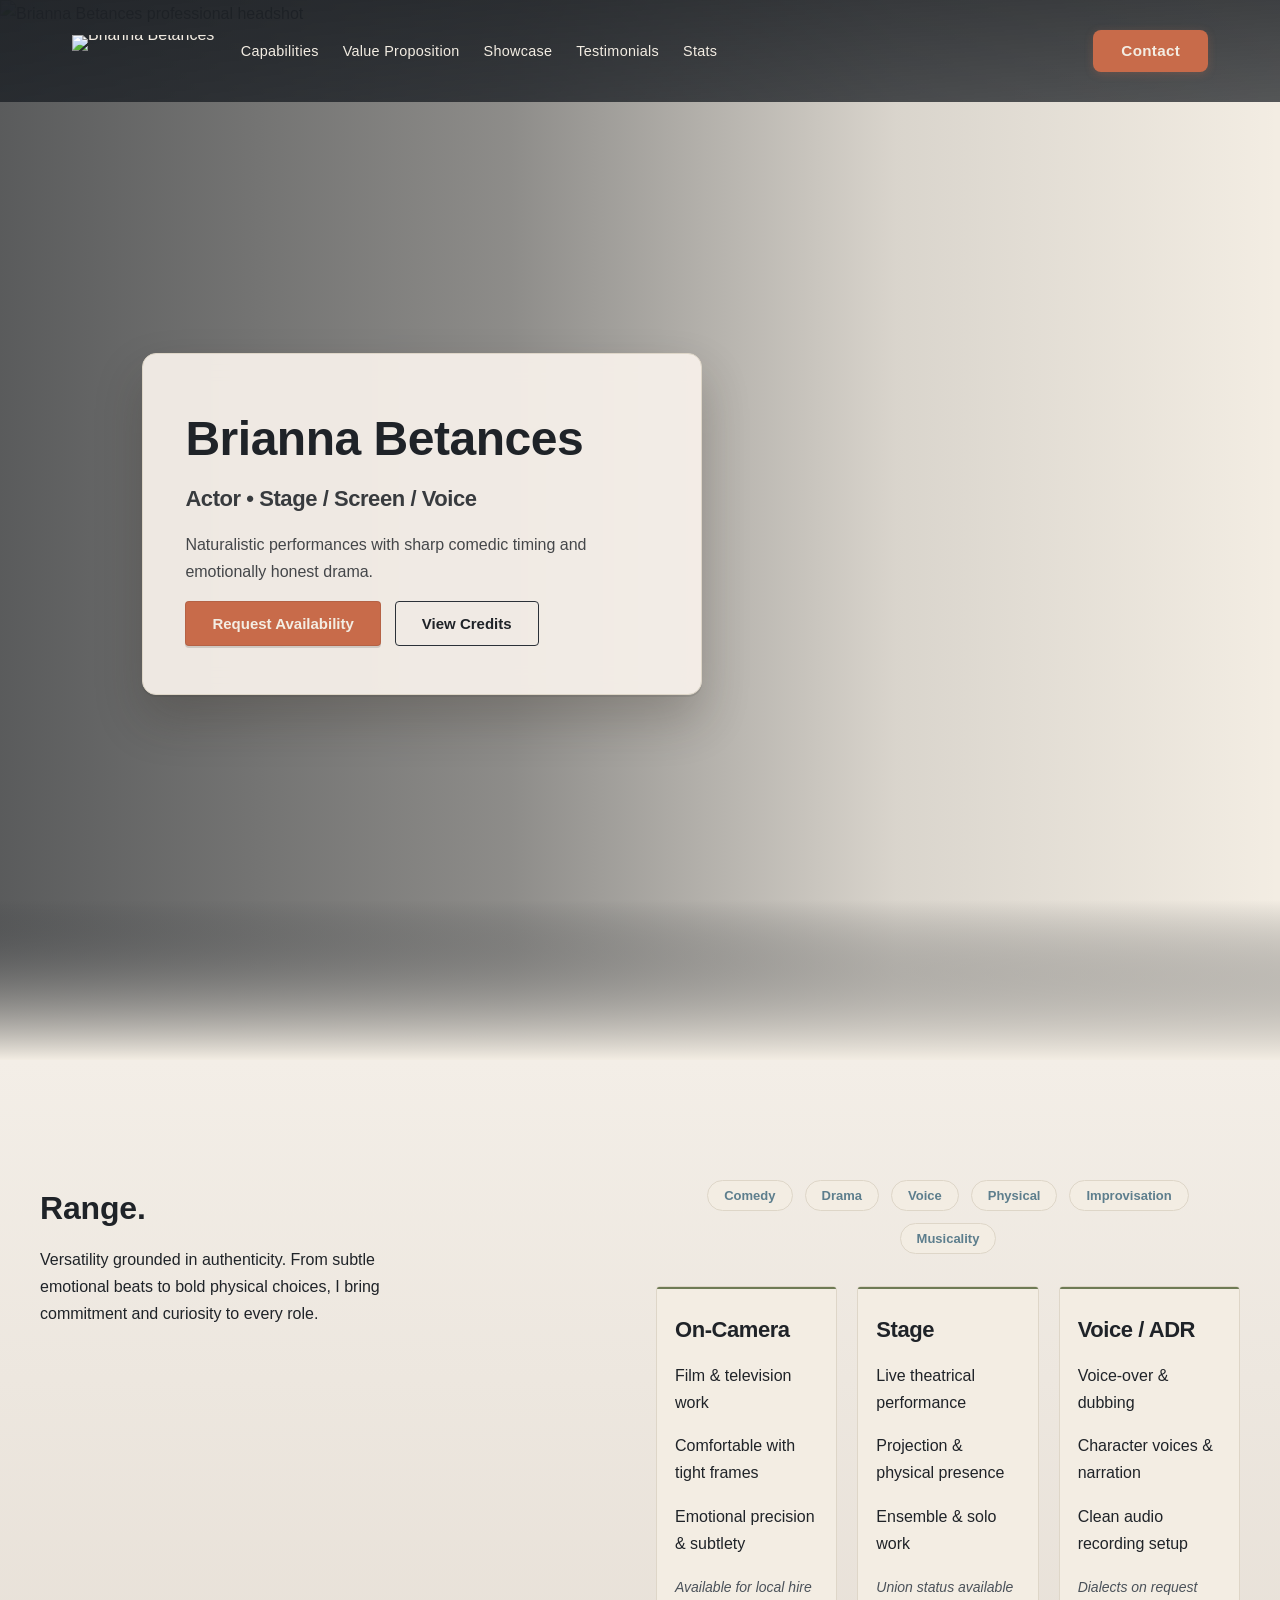
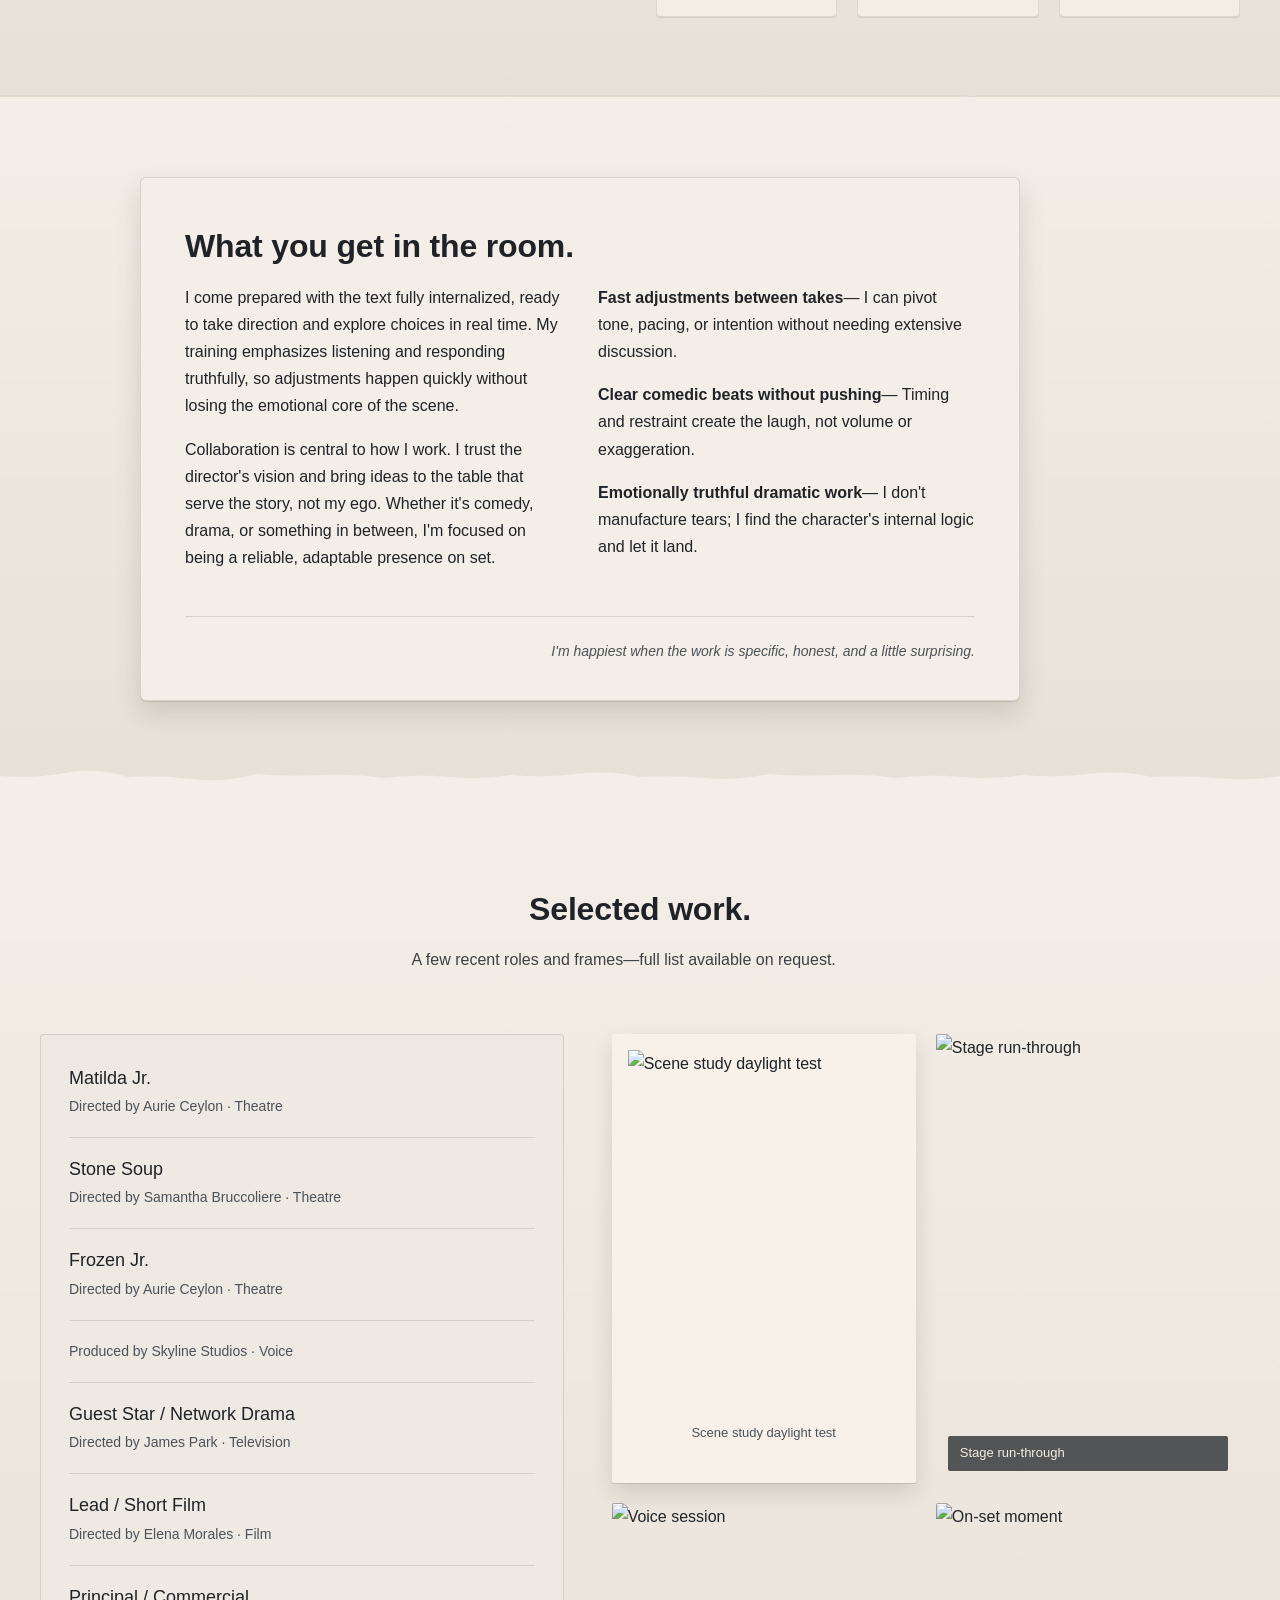
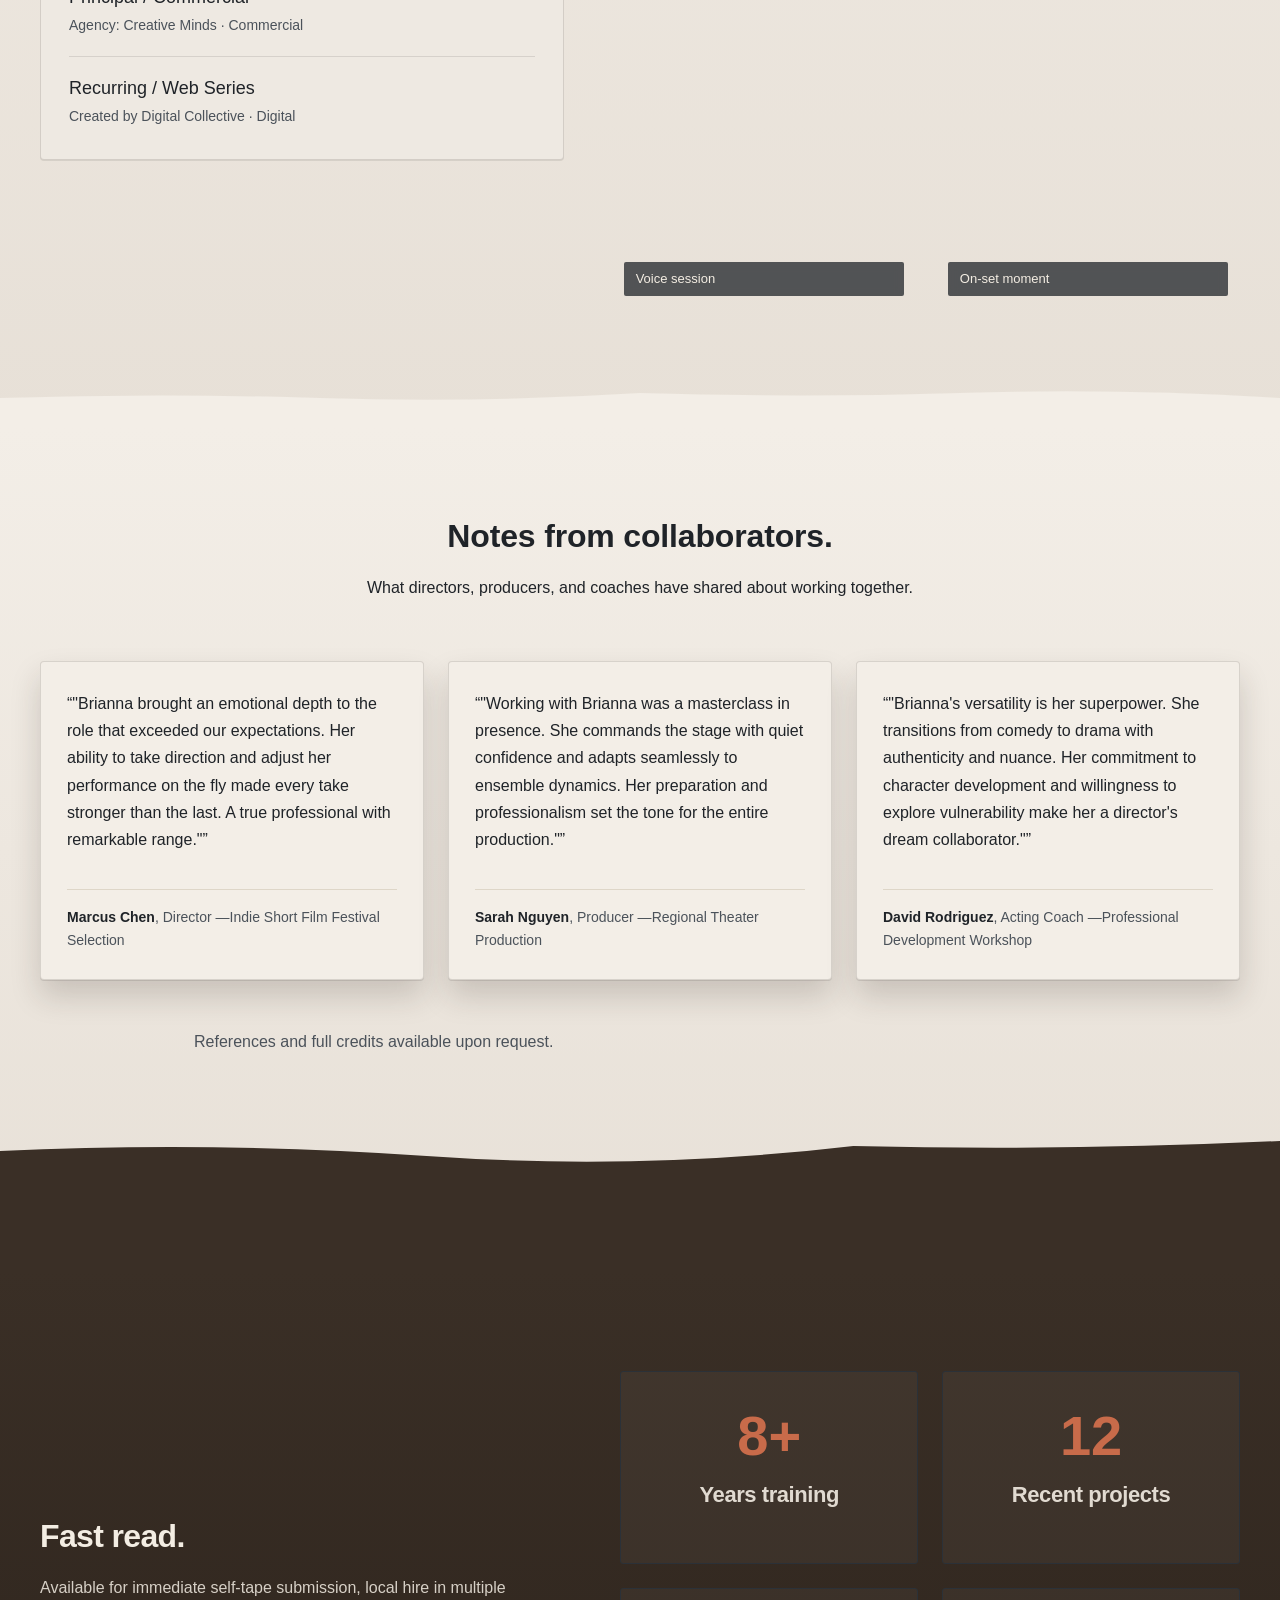
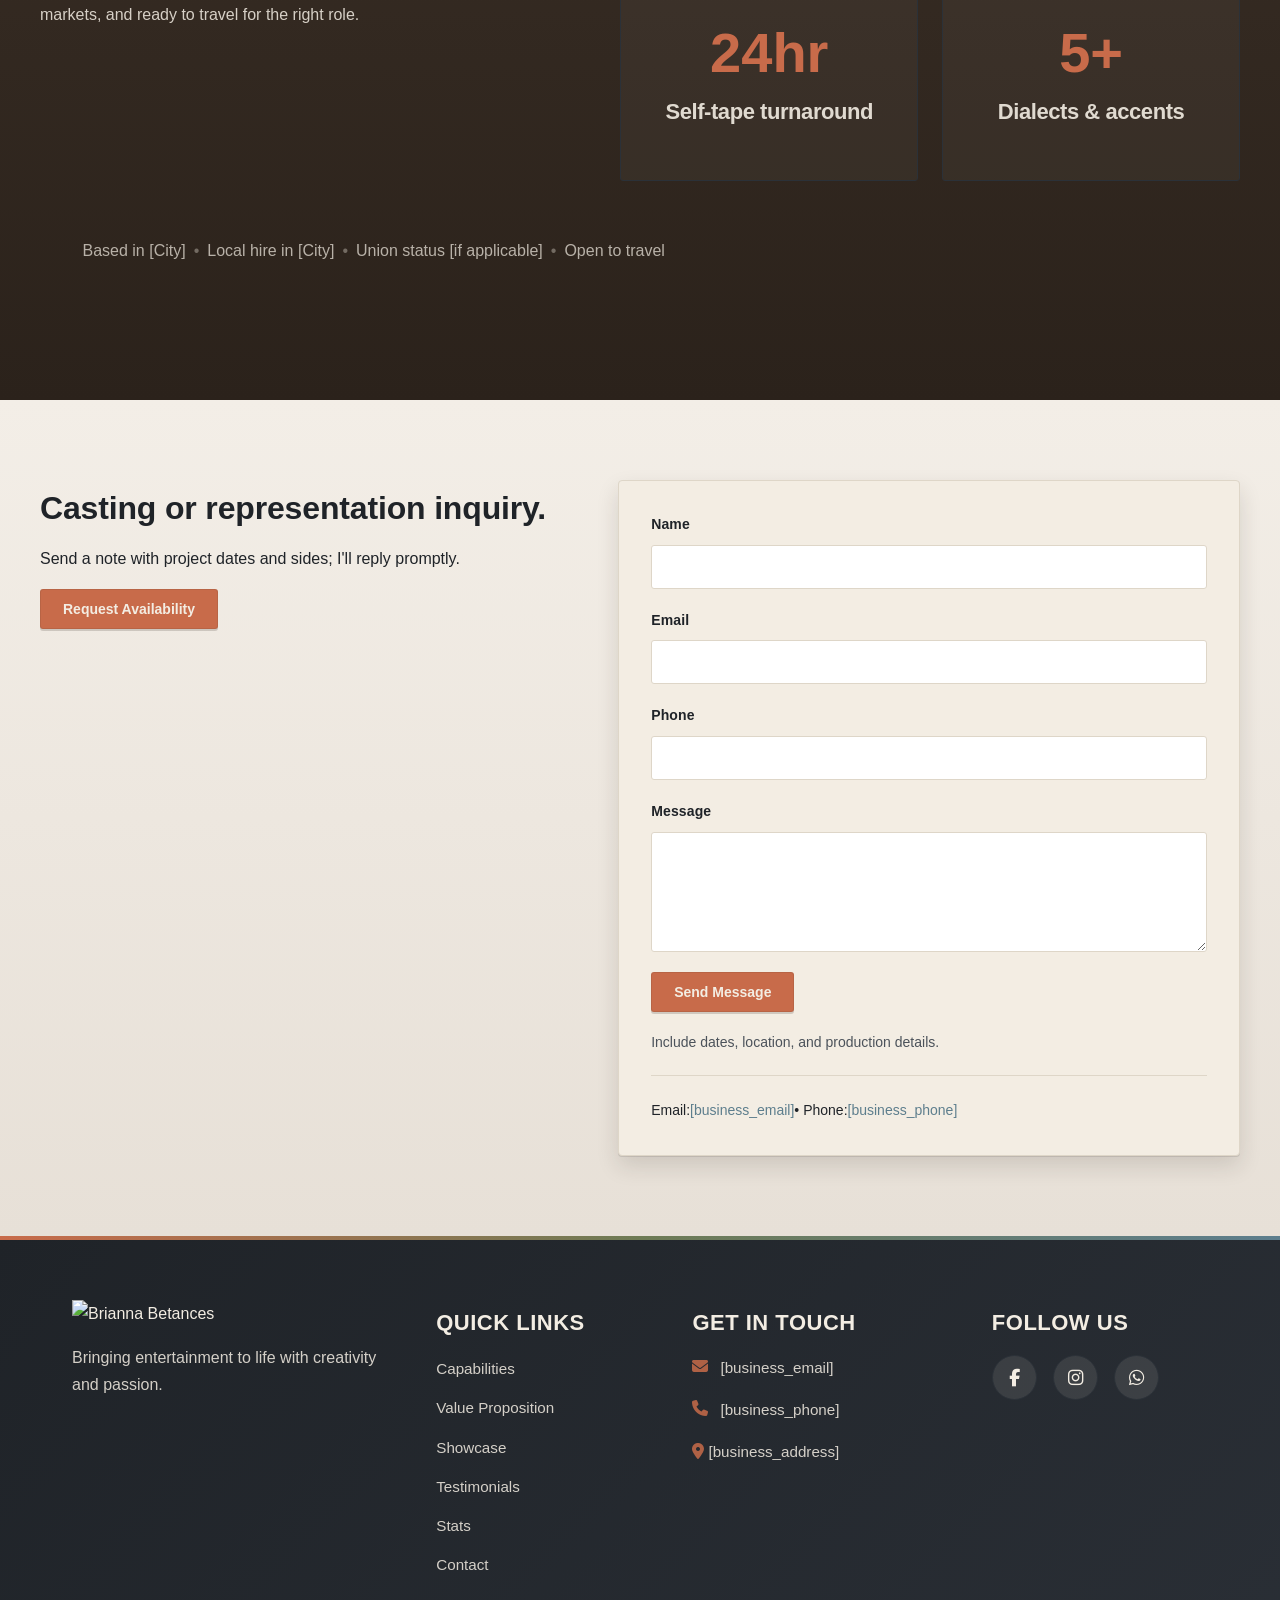
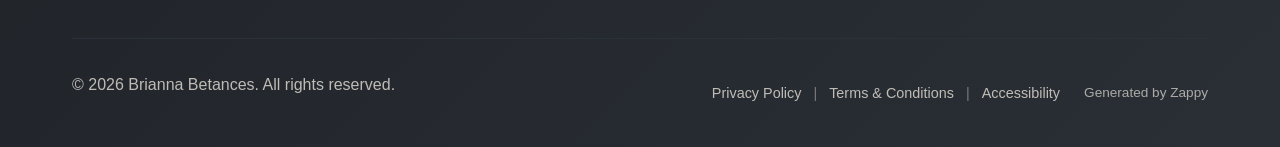
==== commit 5568dca9: "Background sync: Progressive GitHub Sync" ====
--- a/public/index.html
+++ b/public/index.html
@@ -1 +1 @@
-<!doctype html><html dir="ltr" lang="en"><head><meta charset="UTF-8"><meta content="width=device-width,initial-scale=1" name="viewport"><meta content="index, follow" name="robots"><title>Voice Acting Portfolio &amp; Headshots — Brianna Betances</title><meta content="Explore Brianna Betances&#39; professional acting portfolio featuring voice acting demos, theatrical headshots, and performance reels. Discover versatile talent ready for your next production." name="description"><meta content="voice acting portfolio, acting portfolio headshots, actor portfolio, acting portfolio examples, professional acting showcase" name="keywords"><link href="/assets/favicon.ico" rel="icon" type="image/x-icon"><link href="/assets/favicon-16x16.png" rel="icon" type="image/png" sizes="16x16"><link href="/assets/favicon-32x32.png" rel="icon" type="image/png" sizes="32x32"><link href="/assets/favicon-48x48.png" rel="icon" type="image/png" sizes="48x48"><link href="/assets/favicon-192x192.png" rel="icon" type="image/png" sizes="192x192"><link href="/assets/favicon-512x512.png" rel="icon" type="image/png" sizes="512x512"><link href="/assets/apple-touch-icon.png" rel="apple-touch-icon"><script>!function(){"use strict";var t="233d50db-b3a7-4fcc-b76b-6f503cc0b93e",e="https://api.zappy5.com/api/analytics/track",a=18e5,n=2592e6,o=!0,i=!0,r=!0;var s=function(){var e="zappy_visitor_"+t,a=null;try{if(a=localStorage.getItem(e)){var o=JSON.parse(a),i=Date.now();if(i-o.created<n)return o.lastSeen=i,localStorage.setItem(e,JSON.stringify(o)),o.id}}catch(t){console.warn("Zappy Analytics: LocalStorage not available")}var r="zv_"+Date.now()+"_"+Math.random().toString(36).substr(2,9);try{localStorage.setItem(e,JSON.stringify({id:r,created:Date.now(),lastSeen:Date.now()}))}catch(t){}return r}(),c=function(){var e="zappy_session_"+t,n=null;try{if(n=sessionStorage.getItem(e)){var o=JSON.parse(n),i=Date.now();if(i-o.timestamp<a)return o.timestamp=i,sessionStorage.setItem(e,JSON.stringify(o)),o.id}}catch(t){console.warn("Zappy Analytics: SessionStorage not available")}var r="zs_"+Date.now()+"_"+Math.random().toString(36).substr(2,9);try{sessionStorage.setItem(e,JSON.stringify({id:r,timestamp:Date.now()}))}catch(t){}return r}();function l(a,n){n=n||{};var o={website_id:t,event_type:a,page_path:window.location.pathname,referrer:document.referrer||"direct",visitor_id:s,session_id:c,metadata:n};if(navigator.sendBeacon){var i=new Blob([JSON.stringify(o)],{type:"application/json"});navigator.sendBeacon(e,i)}else fetch(e,{method:"POST",headers:{"Content-Type":"application/json"},body:JSON.stringify(o),keepalive:!0}).catch(function(t){console.warn("Zappy Analytics: Failed to track event",t)})}o&&l("pageview",{title:document.title,url:window.location.href}),i&&document.addEventListener("click",function(t){var e=t.target;if("BUTTON"===e.tagName||e.closest("button")){var a="BUTTON"===e.tagName?e:e.closest("button");l("click",{element:"button",text:a.textContent.trim().substring(0,100),id:a.id||null,class:a.className||null})}else if("A"===e.tagName||e.closest("a")){var n="A"===e.tagName?e:e.closest("a");l("navigation",{element:"link",text:n.textContent.trim().substring(0,100),href:n.href,external:n.hostname!==window.location.hostname})}},!0),r&&document.addEventListener("submit",function(t){var e=t.target;l("form_submit",{form_id:e.id||null,form_name:e.name||null,form_action:e.action||null,form_method:e.method||"GET"})},!0);var d=Date.now();window.addEventListener("beforeunload",function(){l("page_unload",{time_on_page:Math.floor((Date.now()-d)/1e3),page_path:window.location.pathname})}),window.zappyAnalytics={track:l,getVisitorId:function(){return s},getSessionId:function(){return c}}}()</script><meta content="Voice Acting Portfolio &amp; Headshots — Brianna Betances" property="og:title"><meta content="Explore Brianna Betances' professional acting portfolio featuring voice acting demos, theatrical headshots, and performance reels. Discover versatile talent ready for your next production." property="og:description"><meta content="website" property="og:type"><meta content="en_US" property="og:locale"><meta content="summary_large_image" name="twitter:card"><meta content="Voice Acting Portfolio &amp; Headshots — Brianna Betances" name="twitter:title"><meta content="Explore Brianna Betances' professional acting portfolio featuring voice acting demos, theatrical headshots, and performance reels. Discover versatile talent ready for your next production." name="twitter:description"><link href="https://cdnjs.cloudflare.com/ajax/libs/font-awesome/6.4.0/css/all.min.css" rel="stylesheet"><link href="/assets/favicon.ico" rel="icon" type="image/x-icon"><link href="/assets/favicon-16x16.png" rel="icon" type="image/png" sizes="16x16"><link href="/assets/favicon-32x32.png" rel="icon" type="image/png" sizes="32x32"><link href="/assets/favicon-48x48.png" rel="icon" type="image/png" sizes="48x48"><link href="/assets/favicon-192x192.png" rel="icon" type="image/png" sizes="192x192"><link href="/assets/favicon-512x512.png" rel="icon" type="image/png" sizes="512x512"><link href="/assets/apple-touch-icon.png" rel="apple-touch-icon"><link href="https://cdn.jsdelivr.net/npm/vanilla-cookieconsent@3/dist/cookieconsent.css" rel="stylesheet"><script src="https://cdn.jsdelivr.net/npm/vanilla-cookieconsent@3/dist/cookieconsent.umd.js"></script><script src="https://cdn.jsdelivr.net/gh/mickidum/acc_toolbar/acctoolbar/acctoolbar.min.js"></script><link href="/styles.css" rel="stylesheet"><style id="zappy-dropdown-submenu-styles">#navMenu li:has(.sub-menu),.nav-menu li:has(.sub-menu),.navbar li:has(.sub-menu),nav li:has(.sub-menu){position:relative}#navMenu .sub-menu,.nav-menu .sub-menu,.navbar .sub-menu,nav .sub-menu{display:block!important;position:absolute!important;top:100%;left:0;min-width:220px;background:#fff;border-radius:8px;box-shadow:0 8px 25px rgba(0,0,0,.15);padding:8px 0;opacity:0;visibility:hidden;transform:translateY(10px);transition:all .3s ease;z-index:1000;list-style:none;pointer-events:none}#navMenu li:hover>.sub-menu,.nav-menu li:hover>.sub-menu,.navbar li:hover>.sub-menu,nav li:hover>.sub-menu{opacity:1!important;visibility:visible!important;transform:translateY(0)!important;pointer-events:auto!important}.sub-menu li{list-style:none;margin:0;padding:0}.sub-menu a{display:block!important;padding:10px 16px!important;color:var(--text-dark,#333)!important;font-weight:500;text-decoration:none;white-space:nowrap;transition:background-color .2s}.sub-menu a:hover{background-color:#f5f5f5}[dir=rtl] .nav-menu .sub-menu,[dir=rtl] .navbar .sub-menu,[dir=rtl] nav .sub-menu,html[lang=ar] .nav-menu .sub-menu,html[lang=ar] .navbar .sub-menu,html[lang=ar] nav .sub-menu,html[lang=he] .nav-menu .sub-menu,html[lang=he] .navbar .sub-menu,html[lang=he] nav .sub-menu{left:auto!important;right:0!important}.sub-menu:empty,.sub-menu:not(:has(li)),.sub-menu:not(:has(li:not(.zappy-hidden-menu-item))){display:none!important;opacity:0!important;visibility:hidden!important;pointer-events:none!important}li:has(.menu-group-title):hover>.sub-menu{opacity:1!important;visibility:visible!important;transform:translateY(0)!important;pointer-events:auto!important}#navMenu>li>.menu-group-title,.nav-menu>li>.menu-group-title{display:inline-block;padding:.5rem 1rem;cursor:default;user-select:none}@media (max-width:768px){#navMenu .sub-menu,.nav-menu .sub-menu,.navbar .sub-menu,nav .sub-menu{position:static!important;transform:none!important;box-shadow:none!important;background:0 0!important;max-height:0;overflow:hidden;opacity:0;visibility:hidden;transition:max-height .3s ease,opacity .3s ease;padding:0!important;border-radius:0!important}.sub-menu.mobile-expanded{max-height:500px!important;opacity:1!important;visibility:visible!important;padding:8px 0 8px 16px!important}[dir=rtl] .sub-menu.mobile-expanded,html[lang=he] .sub-menu.mobile-expanded{padding:8px 16px 8px 0!important}#navMenu li:hover>.sub-menu,.nav-menu li:hover>.sub-menu,.navbar li:hover>.sub-menu,nav li:hover>.sub-menu{opacity:0;visibility:hidden;pointer-events:none}#navMenu li>.sub-menu.mobile-expanded,.nav-menu li>.sub-menu.mobile-expanded,.navbar li>.sub-menu.mobile-expanded,nav li>.sub-menu.mobile-expanded{opacity:1!important;visibility:visible!important;pointer-events:auto!important}#navMenu li:has(.sub-menu),.nav-menu li:has(.sub-menu),.navbar li:has(.sub-menu),nav li:has(.sub-menu){display:flex!important;flex-wrap:wrap!important;align-items:center!important;position:relative!important;min-height:44px!important}#navMenu li:has(.sub-menu)>a,.nav-menu li:has(.sub-menu)>a,.navbar li:has(.sub-menu)>a,nav li:has(.sub-menu)>a{flex:1!important;min-width:0!important}#navMenu li:has(.sub-menu)>.menu-group-title,.nav-menu li:has(.sub-menu)>.menu-group-title,.navbar li:has(.sub-menu)>.menu-group-title,nav li:has(.sub-menu)>.menu-group-title{flex:1!important;min-width:0!important;padding:0!important;line-height:inherit!important}#navMenu li:has(.sub-menu)>.sub-menu,.nav-menu li:has(.sub-menu)>.sub-menu,.navbar li:has(.sub-menu)>.sub-menu,nav li:has(.sub-menu)>.sub-menu{flex-basis:100%!important;width:100%!important}#navMenu li:has(.sub-menu)>a [class*=arrow],#navMenu li:has(.sub-menu)>a [class*=chevron],.nav-menu li:has(.sub-menu)>a .fa-angle-down,.nav-menu li:has(.sub-menu)>a .fa-chevron-down,.nav-menu li:has(.sub-menu)>a [class*=arrow],.nav-menu li:has(.sub-menu)>a [class*=chevron],nav li:has(.sub-menu)>a [class*=arrow],nav li:has(.sub-menu)>a [class*=chevron]{display:none!important;visibility:hidden!important}.mobile-submenu-toggle{display:flex!important;align-items:center!important;justify-content:center!important;width:44px!important;height:auto!important;background:0 0!important;border:none!important;cursor:pointer!important;color:var(--text-dark)!important;position:static!important;flex-shrink:0!important;align-self:stretch!important;z-index:2!important;padding:0!important;margin:0!important}.mobile-submenu-toggle::after{content:''!important;width:0!important;height:0!important;border-left:6px solid transparent!important;border-right:6px solid transparent!important;border-top:7px solid currentColor!important;transition:transform .3s ease!important}.mobile-submenu-toggle.expanded::after{transform:rotate(180deg)!important}.sub-menu a{padding:10px 0!important;display:block!important;color:var(--text-dark)!important}.navbar .sub-menu li a,.zappy-products-dropdown .sub-menu a,nav.navbar .sub-menu li a{color:var(--text-dark)!important}}@media (min-width:769px){.mobile-submenu-toggle{display:none!important}}</style><style id="mobile-lang-menu-deployed-css">@media (max-width:768px){.lang-switcher,.nav-container .lang-switcher,.nav-cta-container .lang-switcher,.nav-ecommerce-icons .lang-switcher,.nav-icons-left .lang-switcher,.navbar .lang-switcher,.navbar .nav-cta-container .lang-switcher{display:none!important}.mobile-lang-menu{width:100%;border-top:1px solid rgba(128,128,128,.2);padding:8px 0 0 0;margin-top:8px}.mobile-lang-toggle{display:flex!important;align-items:center;justify-content:space-between;width:100%;padding:12px 16px;background:0 0;border:none;cursor:pointer;font-size:15px;color:inherit;font-family:inherit}.mobile-lang-toggle::after{content:'';display:inline-block;width:8px;height:8px;border-right:2px solid currentColor;border-bottom:2px solid currentColor;transform:rotate(45deg);transition:transform .3s ease;margin-left:8px}.mobile-lang-toggle.expanded::after{transform:rotate(-135deg)}.mobile-lang-options{max-height:0;overflow:hidden;transition:max-height .3s ease}.mobile-lang-options.expanded{max-height:300px}.mobile-lang-option{display:flex!important;align-items:center;gap:10px;padding:10px 24px;text-decoration:none;color:inherit;font-size:14px;font-family:inherit}.mobile-lang-option:hover{background:rgba(128,128,128,.1)}.mobile-lang-option.active{font-weight:600;opacity:.7;pointer-events:none}.mobile-lang-option img{width:20px;height:20px;border-radius:50%}}@media (min-width:769px){.mobile-lang-menu{display:none!important}}</style><style id="zappy-widget-visibility">#mic-access-tool-box,#mic-access-tool-general-button,#mic-init-access-tool #mic-access-tool-box,#mic-init-access-tool #mic-access-tool-general-button,#mic-init-access-tool .mic-access-tool-general-button,._access-icon,._access-menu,.mic-access-tool-box,.mic-access-tool-general-button,div[id*=mic-access-tool-box]{display:none!important;visibility:hidden!important;opacity:0!important;pointer-events:none!important}</style></head><body><nav class="navbar"><button class="mobile-toggle" aria-label="Menu" id="mobileToggle"><svg viewbox="0 0 24 24" fill="none" height="24" width="24" class="hamburger-icon"><path d="M3 12h18M3 6h18M3 18h18" stroke="currentColor" stroke-width="2" stroke-linecap="round"></path></svg><svg viewbox="0 0 24 24" fill="none" height="24" width="24" class="close-icon" style="display:none"><path d="M18 6L6 18M6 6l12 12" stroke="currentColor" stroke-width="2" stroke-linecap="round"></path></svg></button><button class="phone-header-btn" aria-label="Call"><svg viewbox="0 0 24 24" fill="currentColor" height="20" width="20"><path d="M22 16.92v3a2 2 0 0 1-2.18 2 19.79 19.79 0 0 1-8.63-3.07 19.5 19.5 0 0 1-6-6 19.79 19.79 0 0 1-3.07-8.67A2 2 0 0 1 4.11 2h3a2 2 0 0 1 2 1.72 12.84 12.84 0 0 0 .7 2.81 2 2 0 0 1-.45 2.11L8.09 9.91a16 16 0 0 0 6 6l1.27-1.27a2 2 0 0 1 2.11-.45 12.84 12.84 0 0 0 2.81.7A2 2 0 0 1 22 16.92z"></path></svg></button><div class="nav-container"><div class="nav-brand"><a href="/" class="logo-link"><img alt="Brianna Betances" class="logo" src="/assets/brianna-betances-entertainment-logo.webp"></a></div><ul class="nav-menu" id="navMenu"><li><a href="#capabilities">Capabilities</a></li><li><a href="#value-proposition">Value Proposition</a></li><li><a href="#showcase">Showcase</a></li><li><a href="#testimonials">Testimonials</a></li><li><a href="#stats">Stats</a></li></ul><div class="nav-cta-container"><a href="#contact" class="nav-cta-btn">Contact</a></div></div></nav><script>window.addEventListener("load",function(){const e=document.querySelector(".navbar, nav, header");if(!e)return void console.log("[Navbar] Navbar element not found");let t=document.getElementById("mobileToggle")||document.querySelector(".mobile-toggle")||document.querySelector(".hamburger")||document.querySelector(".hamburger-menu")||document.querySelector(".menu-toggle")||document.querySelector(".burger-menu")||document.querySelector('[aria-label="Menu"]')||document.querySelector('[aria-label="תפריט"]');const o=document.querySelector(".phone-header-btn"),n=window.getComputedStyle(e);let r=n.backgroundColor;if(console.log("[Navbar] Initial navbar background:",r),"transparent"===r||"rgba(0, 0, 0, 0)"===r||r.startsWith("rgba")&&r.includes(", 0)")){const e=n.backgroundImage;if(e&&"none"!==e)console.log("[Navbar] Navbar has background image/gradient, using dark text"),r="rgb(240, 240, 240)";else{const e=window.getComputedStyle(document.body).backgroundColor;console.log("[Navbar] Navbar transparent, using body background:",e),r=e}}const i=r.match(/\d+/g);if(i&&i.length>=3){const e=(.299*parseInt(i[0])+.587*parseInt(i[1])+.114*parseInt(i[2]))/255;console.log("[Navbar] Mobile button colors preserved from Claude CSS (luminance:",e.toFixed(2)+")");const n=document.createElement("style");n.id="zappy-mobile-nav-fix";document.documentElement.lang;document.documentElement.dir,n.textContent='\n        /* Hide mobile buttons on desktop, show only on mobile */\n        @media (min-width: 769px) {\n          .mobile-toggle,\n          .phone-header-btn {\n            display: none !important;\n          }\n        }\n        \n        /* Show and position mobile buttons correctly on mobile */\n        @media (max-width: 768px) {\n          .mobile-toggle,\n          .phone-header-btn {\n            position: absolute !important;\n            top: 50% !important;\n            transform: translateY(-50%) !important;\n            z-index: 1001 !important;\n            display: flex !important;\n            align-items: center !important;\n            justify-content: center !important;\n            width: 36px !important;\n            height: 36px !important;\n            border-radius: 50% !important;\n            border: none !important;\n            cursor: pointer !important;\n            padding: 6px !important;\n            background: none !important;\n            color: var(--nav-text, var(--text-dark)) !important;\n          }\n          \n          /* LTR positioning (default): hamburger LEFT, phone RIGHT */\n          html:not([dir="rtl"]):not([lang="he"]):not([lang="ar"]) .mobile-toggle,\n          html[dir="ltr"] .mobile-toggle {\n            left: 12px !important;\n            right: auto !important;\n          }\n          html:not([dir="rtl"]):not([lang="he"]):not([lang="ar"]) .phone-header-btn,\n          html[dir="ltr"] .phone-header-btn {\n            right: 12px !important;\n            left: auto !important;\n          }\n          \n          /* RTL positioning: hamburger RIGHT, phone LEFT */\n          html[dir="rtl"] .mobile-toggle,\n          html[lang="he"] .mobile-toggle,\n          html[lang="ar"] .mobile-toggle {\n            right: 12px !important;\n            left: auto !important;\n          }\n          html[dir="rtl"] .phone-header-btn,\n          html[lang="he"] .phone-header-btn,\n          html[lang="ar"] .phone-header-btn {\n            left: 12px !important;\n            right: auto !important;\n          }\n          \n          /* CRITICAL: Ensure nav-container has min-height on mobile */\n          /* All children are positioned absolutely/fixed on mobile, so height:auto collapses to 0 */\n          .nav-container {\n            min-height: 70px !important;\n            position: relative !important;\n          }\n          \n          /* Ensure SVG icons are properly sized and inherit color */\n          .mobile-toggle svg,\n          .phone-header-btn svg {\n            width: 24px !important;\n            height: 24px !important;\n            /* Don\'t force display - let JavaScript control hamburger/close toggle */\n          }\n          \n          /* Reset nav-cta-container on mobile - remove desktop box-shadow/padding */\n          /* that creates a visible ghost box when CTA button is hidden */\n          .nav-cta-container {\n            box-shadow: none !important;\n            padding: 0 !important;\n          }\n          \n          /* Hide nav-cta-container entirely on mobile when there\'s no lang-switcher */\n          /* (only the CTA button is inside, and it\'s hidden on mobile) */\n          .nav-cta-container:not(:has(.lang-switcher)) {\n            display: none !important;\n          }\n          \n          /* CRITICAL: Prevent hero image fade gradient from bleeding over headline text */\n          /* The .image-fade-gradient has bottom: -30px (extends below parent) */\n          /* On mobile stacked layout, this overlaps the h1 text below the image */\n          .hero-image-column {\n            overflow: hidden !important;\n          }\n          .image-fade-gradient {\n            bottom: 0 !important;\n          }\n          \n          /* Hide desktop language switcher on mobile - hamburger menu handles it */\n          /* High specificity to override stored CSS */\n          .lang-switcher,\n          .nav-cta-container .lang-switcher,\n          .nav-container .lang-switcher,\n          .navbar .lang-switcher,\n          .navbar .nav-cta-container .lang-switcher {\n            display: none !important;\n          }\n        }\n      ';const r=document.getElementById("zappy-mobile-nav-fix");r&&r.remove(),document.head.appendChild(n),console.log("[Navbar] Critical CSS injected for mobile nav positioning");const l=window.innerWidth<=768;if(t){const e=t.querySelector(".hamburger-icon"),o=t.querySelector(".close-icon");e&&(e.style.setProperty("width","24px","important"),e.style.setProperty("height","24px","important"),e.style.setProperty("display","block","important")),o&&(o.style.setProperty("width","24px","important"),o.style.setProperty("height","24px","important"),o.style.setProperty("display","none","important")),l?(t.style.setProperty("position","absolute","important"),t.style.setProperty("top","50%","important"),t.style.setProperty("transform","translateY(-50%)","important"),t.style.setProperty("z-index","1001","important"),t.style.removeProperty("left"),t.style.removeProperty("right"),console.log("[Navbar] Mobile toggle positioning applied (mobile viewport)")):(t.style.removeProperty("position"),t.style.removeProperty("top"),t.style.removeProperty("transform"),t.style.removeProperty("z-index"),t.style.removeProperty("left"),t.style.removeProperty("right"),console.log("[Navbar] Desktop viewport - cleared mobile toggle inline positioning"))}if(o){const e=o.querySelector("svg");e&&(e.style.width="24px",e.style.height="24px",e.setAttribute("width","24"),e.setAttribute("height","24")),l?(o.style.setProperty("position","absolute","important"),o.style.setProperty("top","50%","important"),o.style.setProperty("transform","translateY(-50%)","important"),o.style.setProperty("z-index","1001","important"),o.style.removeProperty("left"),o.style.removeProperty("right"),console.log("[Navbar] Phone button positioning applied (mobile viewport)")):(o.style.removeProperty("position"),o.style.removeProperty("top"),o.style.removeProperty("transform"),o.style.removeProperty("z-index"),o.style.removeProperty("left"),o.style.removeProperty("right"),console.log("[Navbar] Desktop viewport - cleared phone button inline positioning"))}}else console.log("[Navbar] Could not parse background color:",r);t=document.getElementById("mobileToggle")||document.querySelector(".mobile-toggle")||document.querySelector(".hamburger")||document.querySelector(".hamburger-menu")||document.querySelector(".menu-toggle")||document.querySelector(".burger-menu")||document.querySelector('[aria-label="Menu"]')||document.querySelector('[aria-label="תפריט"]');const l=document.getElementById("navMenu")||document.querySelector(".nav-menu")||document.querySelector(".nav-links")||document.querySelector("nav ul:not(.submenu)");if(!t||!l)return void console.log("[Navbar] Mobile toggle or menu not found:",{toggle:!!t,menu:!!l});l.id||(l.id="navMenu"),console.log("[Navbar] Initializing mobile menu...");const a=t.cloneNode(!0);t.parentNode.replaceChild(a,t),a.addEventListener("click",function(e){e.preventDefault(),e.stopPropagation();const t=this.querySelector(".hamburger-icon"),o=this.querySelector(".close-icon");l.classList.contains("active")?(l.classList.remove("active"),t&&t.style.setProperty("display","block","important"),o&&o.style.setProperty("display","none","important"),document.body.style.overflow="",console.log("[Navbar] Menu closed")):(l.classList.add("active"),t&&t.style.setProperty("display","none","important"),o&&o.style.setProperty("display","block","important"),document.body.style.overflow="hidden",console.log("[Navbar] Menu opened"))}),l.querySelectorAll("a").forEach(function(e){e.addEventListener("click",function(){if("#"===this.getAttribute("href"))return;const e=a.querySelector(".hamburger-icon"),t=a.querySelector(".close-icon");l.classList.remove("active"),e&&e.style.setProperty("display","block","important"),t&&t.style.setProperty("display","none","important"),document.body.style.overflow="",console.log("[Navbar] Menu closed (link clicked)")})});var s=l.querySelectorAll(".dropdown-toggle");s.forEach(function(e){e.addEventListener("click",function(e){e.preventDefault(),e.stopPropagation();var t=this.closest(".nav-dropdown");t&&(t.parentNode.querySelectorAll(".nav-dropdown.open").forEach(function(e){e!==t&&e.classList.remove("open")}),t.classList.toggle("open"),console.log("[Navbar] Dropdown toggled:",t.classList.contains("open")?"open":"closed"))})}),document.addEventListener("click",function(e){e.target.closest(".nav-dropdown")||document.querySelectorAll(".nav-dropdown.open").forEach(function(e){e.classList.remove("open")})}),console.log("[Navbar] Dropdown handlers initialized for "+s.length+" dropdowns"),o&&o.addEventListener("click",function(){const e=document.querySelectorAll('a[href^="tel:"]'),t=e.length>0?e[0].getAttribute("href").replace("tel:",""):"[business_phone]";window.location.href="tel:"+t,console.log("[Navbar] Phone button clicked")}),console.log("[Navbar] Mobile menu initialized successfully");const p=function(){const e=document.querySelector(".whatsapp-float");e&&(window.innerWidth>=769?(e.style.setProperty("display","none","important"),e.style.setProperty("visibility","hidden","important"),e.style.setProperty("opacity","0","important"),e.style.setProperty("pointer-events","none","important"),console.log("[WhatsApp] Button hidden on desktop")):(e.style.removeProperty("display"),e.style.removeProperty("visibility"),e.style.removeProperty("opacity"),e.style.removeProperty("pointer-events"),console.log("[WhatsApp] Button visible on mobile")))};let c;p(),window.addEventListener("resize",function(){clearTimeout(c),c=setTimeout(p,100)})})</script><main><section class="home-hero-section" data-layout-spec="Home-hero" id="hero" data-hero-type="fullscreen-scrim"><div class="home-hero-section__background"><img alt="Brianna Betances professional headshot" class="home-hero-section__bg-image" src="/assets/site-home-hero-headshot.webp" data-context="Professional natural-light headshot of a young female actor with warm, approachable expression. Slightly desaturated color palette with soft focus. Subject positioned on the right side of frame with generous negative space on the left for text overlay. Natural outdoor or studio lighting with soft shadows. Clean, editorial photography style suitable for casting portfolio." data-placeholder="home-hero-headshot" height="1080" width="1920" data-hero-bg="true"></div><div class="home-hero-section__scrim" aria-hidden="true"></div><div class="home-hero-section__content-wrapper"><div class="home-hero-section__overlay-card"><h1 class="home-hero-section__title">Brianna Betances</h1><h3 class="home-hero-section__subtitle">Actor • Stage / Screen / Voice</h3><p class="home-hero-section__tagline">Naturalistic performances with sharp comedic timing and emotionally honest drama.</p><div class="home-hero-section__cta-group"><a href="#contact" class="home-hero-section__btn home-hero-section__btn--primary">Request Availability</a><a href="#credits" class="home-hero-section__btn home-hero-section__btn--secondary">View Credits</a></div></div></div><div class="home-hero-section__divider-wrapper"><svg viewbox="0 0 1200 160" aria-hidden="true" data-no-icon-edit="true" preserveaspectratio="none" xmlns="http://www.w3.org/2000/svg"><defs><lineargradient id="home-hero-fade-gradient" x1="0%" x2="0%" y1="0%" y2="100%"><stop offset="0%" style="stop-color:rgba(31,35,40,0)"></stop><stop offset="100%" style="stop-color:#F3EDE3;stop-opacity:1"></stop></lineargradient></defs><rect fill="url(#home-hero-fade-gradient)" height="160" width="1200" x="0" y="0"></rect></svg></div></section><section class="home-capabilities-section" data-layout-spec="Home-capabilities" id="capabilities"><div class="home-capabilities-container"><div class="home-capabilities-grid"><div class="home-capabilities-intro"><h2>Range.</h2><p>Versatility grounded in authenticity. From subtle emotional beats to bold physical choices, I bring commitment and curiosity to every role.</p></div><div class="home-capabilities-range-cluster"><div class="home-capabilities-tags"><span class="home-capabilities-tag">Comedy</span><span class="home-capabilities-tag">Drama</span><span class="home-capabilities-tag">Voice</span><span class="home-capabilities-tag">Physical</span><span class="home-capabilities-tag">Improvisation</span><span class="home-capabilities-tag">Musicality</span></div><div class="home-capabilities-cards"><div class="home-capabilities-card"><div class="home-capabilities-card-accent"></div><h3>On-Camera</h3><p>Film &amp; television work</p><p>Comfortable with tight frames</p><p>Emotional precision &amp; subtlety</p><small>Available for local hire</small></div><div class="home-capabilities-card"><div class="home-capabilities-card-accent"></div><h3>Stage</h3><p>Live theatrical performance</p><p>Projection &amp; physical presence</p><p>Ensemble &amp; solo work</p><small>Union status available</small></div><div class="home-capabilities-card"><div class="home-capabilities-card-accent"></div><h3>Voice / ADR</h3><p>Voice-over &amp; dubbing</p><p>Character voices &amp; narration</p><p>Clean audio recording setup</p><small>Dialects on request</small></div></div></div></div></div><div class="home-capabilities-divider-wrapper"><svg viewbox="0 0 1200 2" aria-hidden="true" data-no-icon-edit="true" preserveaspectratio="none" xmlns="http://www.w3.org/2000/svg"><line stroke="var(--border-light)" stroke-width="1" x1="0" x2="900" y1="1" y2="1"></line><path d="M900,1 L905,0.3 L910,1.7 L915,1" fill="#F3EEE7" stroke="var(--border-light)" stroke-width="1"></path><line stroke="var(--border-light)" stroke-width="1" x1="915" x2="1200" y1="1" y2="1"></line></svg></div></section><section class="home-value-proposition-section" data-layout-spec="Home-value-proposition" id="value-proposition"><div class="home-value-proposition-container"><div class="home-value-proposition-journal-box"><h2>What you get in the room.</h2><div class="home-value-proposition-content-grid"><div class="home-value-proposition-approach"><p>I come prepared with the text fully internalized, ready to take direction and explore choices in real time. My training emphasizes listening and responding truthfully, so adjustments happen quickly without losing the emotional core of the scene.</p><p>Collaboration is central to how I work. I trust the director's vision and bring ideas to the table that serve the story, not my ego. Whether it's comedy, drama, or something in between, I'm focused on being a reliable, adaptable presence on set.</p></div><div class="home-value-proposition-proof-points"><p><strong>Fast adjustments between takes</strong>— I can pivot tone, pacing, or intention without needing extensive discussion.</p><p><strong>Clear comedic beats without pushing</strong>— Timing and restraint create the laugh, not volume or exaggeration.</p><p><strong>Emotionally truthful dramatic work</strong>— I don't manufacture tears; I find the character's internal logic and let it land.</p></div></div><div class="home-value-proposition-divider"></div><div class="home-value-proposition-journal-note"><small>I'm happiest when the work is specific, honest, and a little surprising.</small></div></div></div><div class="home-value-proposition-divider-wrapper"><svg viewbox="0 0 1200 60" aria-hidden="true" data-no-icon-edit="true" preserveaspectratio="none" xmlns="http://www.w3.org/2000/svg"><path d="M0,60 L0,35 Q30,38 60,32 T120,36 Q150,34 180,38 T240,33 Q270,36 300,34 T360,37 Q390,33 420,36 T480,34 Q510,37 540,33 T600,36 Q630,34 660,37 T720,33 Q750,36 780,34 T840,37 Q870,33 900,36 T960,34 Q990,37 1020,33 T1080,36 Q1110,34 1140,37 T1200,35 L1200,60 Z" fill="#F3EEE7"></path></svg></div></section><section class="home-showcase-section" data-layout-spec="Home-showcase" id="showcase"><div class="showcase-container"><div class="showcase-header"><h2>Selected work.</h2><p>A few recent roles and frames—full list available on request.</p></div><div class="showcase-grid zappy-vertical-grid" data-zappy-grid-align="start"><div class="credits-box"><div class="credits-list"><div class="credit-item"><div class="zappy-editable credit-role">Matilda Jr.&nbsp;</div><div class="zappy-editable credit-detail">Directed by Aurie Ceylon · Theatre&nbsp;</div></div><div class="credit-item"><div class="zappy-editable credit-role">Stone Soup&nbsp;</div><div class="zappy-editable credit-detail">Directed by Samantha Bruccoliere · Theatre&nbsp;</div></div><div class="credit-item"><div class="zappy-editable credit-role">Frozen Jr.&nbsp;</div><div class="zappy-editable credit-detail">Directed by Amanda Foster · Stage</div></div><div class="credit-item"><div class="zappy-editable credit-role">Voice / Animated Series</div><div class="zappy-editable credit-detail">Produced by Skyline Studios · Voice</div></div><div class="credit-item"><div class="zappy-editable credit-role">Guest Star / Network Drama</div><div class="zappy-editable credit-detail">Directed by James Park · Television</div></div><div class="credit-item"><div class="zappy-editable credit-role">Lead / Short Film</div><div class="zappy-editable credit-detail">Directed by Elena Morales · Film</div></div><div class="credit-item"><div class="zappy-editable credit-role">Principal / Commercial</div><div class="zappy-editable credit-detail">Agency: Creative Minds · Commercial</div></div><div class="credit-item"><div class="zappy-editable credit-role">Recurring / Web Series</div><div class="zappy-editable credit-detail">Created by Digital Collective · Digital</div></div></div></div><div class="gallery-grid"><div class="gallery-item polaroid-frame"><div class="polaroid-inner"><img alt="Scene study daylight test" class="zappy-editable-image" src="/assets/site-home-showcase-image-1.webp" data-context="Natural daylight headshot of young actor Brianna Betances in a scene study setting, soft window light, neutral expression showing range and depth, professional acting portfolio photography" data-placeholder="home-showcase-image-1" height="400" width="300" data-element-id="img-1773113230455-4qplx7hs8" data-element-type="image" data-original-position="static" style="position:relative"><div class="zappy-editable polaroid-caption">Scene study daylight test</div></div></div><div class="gallery-item"><img alt="Stage run-through" class="zappy-editable-image" src="/assets/site-home-showcase-image-2.webp" data-context="Behind-the-scenes photo of young actor Brianna Betances on a theater stage during rehearsal, warm stage lighting, candid moment showing professionalism and preparation" data-placeholder="home-showcase-image-2" height="400" width="300" data-element-id="img-1773113230455-0o5fspl1s" data-element-type="image" data-original-position="static" style="position:relative"><div class="zappy-editable gallery-caption">Stage run-through</div></div><div class="gallery-item"><img alt="Voice session" class="zappy-editable-image" src="/assets/site-home-showcase-image-3.webp" data-context="Professional photo of young actor Brianna Betances in a voice recording booth with microphone and headphones, focused expression, showing versatility in voice acting" data-placeholder="home-showcase-image-3" height="400" width="300" data-element-id="img-1773113230455-to7olq0i5" data-element-type="image" data-original-position="static" style="position:relative"><div class="zappy-editable gallery-caption">Voice session</div></div><div class="gallery-item"><div data-zappy-zoom-wrapper="true" data-element-id="img-1773113230455-0pg86o5mf" data-element-type="image" data-zappy-zoom-wrapper-width="480px" data-zappy-zoom-wrapper-height="643px" data-zappy-zoom-wrapper-width-mode="px" style="position:relative!important;overflow:visible!important;width:100%!important;max-width:100%!important;margin-left:auto!important;margin-right:auto!important;height:auto!important;display:block!important;min-height:150px!important" data-zappy-zoom-clip="true" data-zappy-wrapper-margins-applied="true"><img alt="On-set moment" class="zappy-editable-image" src="/assets/site-home-showcase-image-4.webp" data-context="Candid on-set photo of young actor Brianna Betances between takes on a film production, natural lighting, showing authentic personality and professionalism" data-placeholder="home-showcase-image-4" height="400" width="300" data-element-id="img-1773113230455-0pg86o5mf" data-element-type="image" data-original-position="static" style="position:relative!important;object-position:50% 50%;margin:0!important;width:100%!important;height:auto!important;max-width:100%!important;max-height:300px!important;display:block!important;object-fit:cover!important" data-zappy-zoom="1.02"></div><div class="zappy-editable gallery-caption">On-set moment</div></div></div></div></div><div class="showcase-divider-wrapper"><svg viewbox="0 0 1200 60" aria-hidden="true" data-no-icon-edit="true" preserveaspectratio="none" xmlns="http://www.w3.org/2000/svg"><path d="M0,60 L0,30 Q150,25 300,30 T600,25 Q750,30 900,25 T1200,30 L1200,60 Z" fill="#F3EEE7"></path></svg></div></section><section class="home-testimonials-section" data-layout-spec="Home-testimonials"><div class="home-testimonials-container"><div class="home-testimonials-header"><h2>Notes from collaborators.</h2><p class="home-testimonials-intro">What directors, producers, and coaches have shared about working together.</p></div><div class="home-testimonials-grid"><article class="home-testimonial-card"><blockquote><p>"Brianna brought an emotional depth to the role that exceeded our expectations. Her ability to take direction and adjust her performance on the fly made every take stronger than the last. A true professional with remarkable range."</p></blockquote><footer class="home-testimonial-attribution"><strong>Marcus Chen</strong>, Director —<em>Indie Short Film Festival Selection</em></footer></article><article class="home-testimonial-card"><blockquote><p>"Working with Brianna was a masterclass in presence. She commands the stage with quiet confidence and adapts seamlessly to ensemble dynamics. Her preparation and professionalism set the tone for the entire production."</p></blockquote><footer class="home-testimonial-attribution"><strong>Sarah Nguyen</strong>, Producer —<em>Regional Theater Production</em></footer></article><article class="home-testimonial-card"><blockquote><p>"Brianna's versatility is her superpower. She transitions from comedy to drama with authenticity and nuance. Her commitment to character development and willingness to explore vulnerability make her a director's dream collaborator."</p></blockquote><footer class="home-testimonial-attribution"><strong>David Rodriguez</strong>, Acting Coach —<em>Professional Development Workshop</em></footer></article></div><p class="home-testimonials-footer-note">References and full credits available upon request.</p></div><div class="home-testimonials-divider-wrapper"><svg viewbox="0 0 1200 180" aria-hidden="true" data-no-icon-edit="true" preserveaspectratio="none" xmlns="http://www.w3.org/2000/svg"><defs><lineargradient id="testimonials-divider-gradient" x1="0%" x2="100%" y1="0%" y2="0%"><stop offset="0%" style="stop-color:#F3EDE3;stop-opacity:1"></stop><stop offset="100%" style="stop-color:#E8E3DB;stop-opacity:1"></stop></lineargradient></defs><path d="M0,180 L0,60 Q200,50 400,65 T800,55 Q1000,60 1200,50 L1200,180 Z" fill="#3A2F26"></path></svg></div></section><section class="home-stats-section" data-layout-spec="Home-stats" id="stats"><div class="home-stats-container"><div class="home-stats-content"><div class="home-stats-intro"><h2>Fast read.</h2><p>Available for immediate self-tape submission, local hire in multiple markets, and ready to travel for the right role.</p></div><div class="home-stats-grid"><div class="home-stats-card"><div class="home-stats-number">8+</div><h3>Years training</h3></div><div class="home-stats-card"><div class="home-stats-number">12</div><h3>Recent projects</h3></div><div class="home-stats-card"><div class="home-stats-number">24hr</div><h3>Self-tape turnaround</h3></div><div class="home-stats-card"><div class="home-stats-number">5+</div><h3>Dialects &amp; accents</h3></div></div></div><div class="home-stats-trust"><p>Based in [City]<span class="home-stats-dot">•</span>Local hire in [City]<span class="home-stats-dot">•</span>Union status [if applicable]<span class="home-stats-dot">•</span>Open to travel</p></div></div><div class="home-stats-divider-wrapper"><svg viewbox="0 0 1200 2" aria-hidden="true" data-no-icon-edit="true" preserveaspectratio="none" xmlns="http://www.w3.org/2000/svg"><defs><lineargradient id="home-stats-fade" x1="0%" x2="100%" y1="0%" y2="0%"><stop offset="0%" style="stop-color:var(--border-dark);stop-opacity:1"></stop><stop offset="100%" style="stop-color:var(--border-dark)"></stop></lineargradient></defs><line stroke="url(#home-stats-fade)" stroke-width="1" x1="0" x2="1200" y1="1" y2="1"></line></svg></div></section><section class="home-contact-section" data-layout-spec="Home-contact" id="contact"><div class="home-contact-container"><div class="home-contact-content"><h2>Casting or representation inquiry.</h2><p>Send a note with project dates and sides; I'll reply promptly.</p><a href="#contact-form" class="btn-primary home-contact-cta">Request Availability</a></div><div class="home-contact-form-wrapper"><form class="contact-form" id="contact-form"><div class="form-group"><label for="contact-name">Name</label><input id="contact-name" name="name" required=""></div><div class="form-group"><label for="contact-email">Email</label><input id="contact-email" name="email" required="" type="email"></div><div class="form-group"><label for="contact-phone">Phone</label><input id="contact-phone" name="phone" type="tel"></div><div class="form-group"><label for="contact-message">Message</label><textarea id="contact-message" name="message" required="" rows="5"></textarea></div><button class="btn-primary" type="submit">Send Message</button></form><p class="home-contact-helper"><small>Include dates, location, and production details.</small></p><div class="home-contact-direct"><small>Email:<a href="mailto:[business_email]">[business_email]</a>• Phone:<a href="tel:[business_phone]">[business_phone]</a></small></div></div></div></section></main><footer class="site-footer"><div class="footer-container"><div class="footer-top"><div class="footer-column footer-about"><img alt="Brianna Betances" class="logo" src="/assets/brianna-betances-entertainment-logo.webp"><p class="footer-tagline">Bringing entertainment to life with creativity and passion.</p></div><div class="footer-column footer-links"><h3 class="footer-heading">Quick Links</h3><ul class="footer-nav"><li><a href="#capabilities">Capabilities</a></li><li><a href="#value-proposition">Value Proposition</a></li><li><a href="#showcase">Showcase</a></li><li><a href="#testimonials">Testimonials</a></li><li><a href="#stats">Stats</a></li><li><a href="#contact">Contact</a></li></ul></div><div class="footer-column footer-contact"><h3 class="footer-heading">Get In Touch</h3><ul class="contact-list"><li><i class="fas fa-envelope"></i><a href="mailto:[business_email]">[business_email]</a></li><li><i class="fas fa-phone"></i><a href="tel:[business_phone]">[business_phone]</a></li><li><a href="/"><i class="fas fa-map-marker-alt"></i><span>[business_address]</span></a></li></ul></div><div class="footer-column footer-social"><h3 class="footer-heading">Follow Us</h3><div class="social-links"><a href="[facebook_handle]" aria-label="Facebook"><i class="fab fa-facebook-f"></i></a><a href="[instagram_handle]" aria-label="Instagram"><i class="fab fa-instagram"></i></a><a href="[whatsapp_handle]" aria-label="WhatsApp"><i class="fab fa-whatsapp"></i></a></div></div></div><div class="footer-bottom"><div class="footer-bottom-left"><p class="copyright">© 2026 Brianna Betances. All rights reserved.</p></div><div class="footer-bottom-right"><nav class="legal-links"><a href="/privacy">Privacy Policy</a><span class="separator">|</span><a href="/terms">Terms &amp; Conditions</a><span class="separator">|</span><a href="/accessibility">Accessibility</a></nav><a href="https://zappy5.com" class="zappy-attribution" target="_blank">Generated by Zappy</a></div></div></div></footer><a href="https://wa.me/[whatsapp_handle]" class="whatsapp-float" aria-label="WhatsApp"><i class="fab fa-whatsapp"></i></a><div data-integration="accessibility:toolbar"></div><script src="/script.js"></script><script id="zappy-mobile-submenu-script">!function(){function e(){if(window.innerWidth>768)return document.querySelectorAll(".mobile-submenu-toggle").forEach(function(e){e.remove()}),void document.querySelectorAll(".sub-menu.mobile-expanded").forEach(function(e){e.classList.remove("mobile-expanded")});document.querySelectorAll(".nav-menu li:has(.sub-menu), nav li:has(.sub-menu), .navbar li:has(.sub-menu), #navMenu li:has(.sub-menu)").forEach(function(e){if(!e.querySelector(".mobile-submenu-toggle")){var t=e.querySelector(".sub-menu"),n=e.querySelector(":scope > a");if(t&&n){var o=document.createElement("button");o.className="mobile-submenu-toggle",o.setAttribute("aria-label","Toggle submenu"),o.setAttribute("type","button"),n.insertAdjacentElement("afterend",o),o.addEventListener("click",function(e){e.preventDefault(),e.stopPropagation(),document.querySelectorAll(".sub-menu.mobile-expanded").forEach(function(e){if(e!==t){e.classList.remove("mobile-expanded");var n=e.parentElement.querySelector(".mobile-submenu-toggle");n&&n.classList.remove("expanded")}}),t.classList.toggle("mobile-expanded"),o.classList.toggle("expanded")})}}})}var t;"loading"===document.readyState?document.addEventListener("DOMContentLoaded",e):e(),window.addEventListener("resize",function(){clearTimeout(t),t=setTimeout(e,250)});var n=new MutationObserver(function(t){t.forEach(function(t){if("attributes"===t.type){var n=t.target;n.classList&&(n.classList.contains("active")||n.classList.contains("open"))&&setTimeout(e,100)}})});setTimeout(function(){document.querySelectorAll(".mobile-menu, .nav-menu, #navMenu, nav").forEach(function(e){n.observe(e,{attributes:!0,attributeFilter:["class","style"]})})},500)}()</script><script id="zappy-navbar-scroll-effect">!function(){var e=document.querySelector("nav.navbar,.navbar:not(.zappy-catalog-menu)"),t=document.querySelector(".zappy-catalog-menu,#zappy-catalog-menu");if(e){var r="rgba(31,35,40,0.85)",o=getComputedStyle(document.documentElement),a=(o.getPropertyValue("--text-dark").trim(),o.getPropertyValue("--text-light").trim()||"#ffffff");e.style.transition="background 0.3s ease,backdrop-filter 0.3s ease,-webkit-backdrop-filter 0.3s ease,box-shadow 0.3s ease",t&&(t.style.transition="background 0.3s ease,backdrop-filter 0.3s ease,-webkit-backdrop-filter 0.3s ease");var s="a,.navbar-brand,.navbar-brand a,.dropdown-toggle,.mobile-toggle,.phone-header-btn,.mobile-hamburger-btn,.mobile-close-btn,.mobile-submenu-toggle,.nav-link",n=["cart-link","login-link","nav-search-toggle","search-toggle"];window.addEventListener("scroll",w,{passive:!0}),window.addEventListener("resize",w,{passive:!0}),w();var l=document.querySelector('section[class*="hero"],[data-hero-type],main>section:first-child'),i=!1;if(l){var d=getComputedStyle(l),p=d.backgroundImage;if(p&&"none"!==p)if(-1!==p.indexOf("url(")){var c=d.backgroundColor.match(/\d+/g);i=!(c&&c.length>=3)||v(parseInt(c[0]),parseInt(c[1]),parseInt(c[2]))<.4}else if(-1!==p.indexOf("gradient")){var b=p.match(/rgba?\(\s*(\d+)\s*,\s*(\d+)\s*,\s*(\d+)/g);if(b&&b.length>0){for(var y=0,g=0;g<b.length;g++){var m=b[g].match(/\d+/g);y+=v(parseInt(m[0]),parseInt(m[1]),parseInt(m[2]))}i=y/b.length<.4}else i=!0}else i=!0;else{var u=d.backgroundColor.match(/\d+/g);u&&u.length>=3&&(i=v(parseInt(u[0]),parseInt(u[1]),parseInt(u[2]))<.4)}}i||(window.removeEventListener("scroll",w),window.removeEventListener("resize",w),e.classList.add("scrolled"),window.innerWidth>768&&(e.style.setProperty("--frosted-text",a),e.style.setProperty("background-image","none","important"),e.style.setProperty("background-color",r,"important"),e.style.backdropFilter="blur(12px)",e.style.webkitBackdropFilter="blur(12px)",e.style.boxShadow="0 2px 16px rgba(0,0,0,0.12)",k(e,a)),t&&(t.classList.add("scrolled"),window.innerWidth>768&&(t.style.setProperty("background",r,"important"),t.style.setProperty("backdrop-filter","blur(12px)","important"),t.style.setProperty("-webkit-backdrop-filter","blur(12px)","important"),k(t,a))),window._zappyNavNoDarkHero=!0)}function k(e,t){for(var r=e.querySelectorAll(s),o=0;o<r.length;o++){var a=!1;(r[o].closest(".sub-menu")||r[o].closest(".dropdown-menu"))&&(a=!0);for(var l=0;l<n.length;l++)if(r[o].classList.contains(n[l])){a=!0;break}a||r[o].style.setProperty("color",t,"important")}}function f(e){for(var t=e.querySelectorAll(s),r=0;r<t.length;r++)t[r].closest(".sub-menu")||t[r].closest(".dropdown-menu")||t[r].style.removeProperty("color")}function w(){if(!window._zappyNavNoDarkHero){if(window.innerWidth<=768)return e.classList.remove("scrolled"),f(e),void(t&&(t.classList.remove("scrolled"),f(t)));(window.scrollY||window.pageYOffset)>60?(e.classList.add("scrolled"),e.style.setProperty("background-color",r,"important"),e.style.setProperty("background-image","none","important"),e.style.setProperty("--frosted-text",a),e.style.backdropFilter="blur(12px)",e.style.webkitBackdropFilter="blur(12px)",e.style.boxShadow="0 2px 16px rgba(0,0,0,0.12)",k(e,a),t&&(t.classList.add("scrolled"),t.style.setProperty("background",r,"important"),t.style.setProperty("backdrop-filter","blur(12px)","important"),t.style.setProperty("-webkit-backdrop-filter","blur(12px)","important"),k(t,a))):(e.classList.remove("scrolled"),e.style.setProperty("background-color","transparent","important"),e.style.removeProperty("background-image"),e.style.removeProperty("--frosted-text"),e.style.backdropFilter="none",e.style.webkitBackdropFilter="none",e.style.boxShadow="none",f(e),t&&(t.classList.remove("scrolled"),t.style.setProperty("background","transparent","important"),t.style.setProperty("backdrop-filter","none","important"),t.style.setProperty("-webkit-backdrop-filter","none","important"),f(t)))}}function v(e,t,r){return t/=255,r/=255,.2126*(e=(e/=255)<=.03928?e/12.92:Math.pow((e+.055)/1.055,2.4))+.7152*(t=t<=.03928?t/12.92:Math.pow((t+.055)/1.055,2.4))+.0722*(r=r<=.03928?r/12.92:Math.pow((r+.055)/1.055,2.4))}}()</script><script id="zappy-mobile-lang-menu-script">!function(){function e(){if(window.innerWidth>768){var e=document.querySelector(".mobile-lang-menu");e&&e.remove()}else if(!document.querySelector(".mobile-lang-menu")){var n=document.querySelector(".lang-switcher");if(n){var a=n.querySelector(".lang-switcher-dropdown");if(a){var i=a.querySelectorAll(".lang-option");if(0!==i.length){var t=document.getElementById("navMenu")||document.querySelector(".nav-menu")||document.querySelector("nav ul");if(t){var l=document.documentElement.lang||"en",s=document.createElement("div");s.className="mobile-lang-menu";var c={he:{name:"עברית",flag:"https://api.iconify.design/circle-flags/il.svg"},en:{name:"English",flag:"https://api.iconify.design/circle-flags/us.svg"},ar:{name:"العربية",flag:"https://api.iconify.design/circle-flags/sa.svg"},fr:{name:"Français",flag:"https://api.iconify.design/circle-flags/fr.svg"},es:{name:"Español",flag:"https://api.iconify.design/circle-flags/es.svg"},de:{name:"Deutsch",flag:"https://api.iconify.design/circle-flags/de.svg"},ru:{name:"Русский",flag:"https://api.iconify.design/circle-flags/ru.svg"},zh:{name:"中文",flag:"https://api.iconify.design/circle-flags/cn.svg"},ja:{name:"日本語",flag:"https://api.iconify.design/circle-flags/jp.svg"},pt:{name:"Português",flag:"https://api.iconify.design/circle-flags/br.svg"},it:{name:"Italiano",flag:"https://api.iconify.design/circle-flags/it.svg"},ko:{name:"한국어",flag:"https://api.iconify.design/circle-flags/kr.svg"}}[l]||{name:l,flag:""},r=document.createElement("button");r.className="mobile-lang-toggle",r.type="button";var g=c.flag?'<img src="'+c.flag+'" width="20" height="20" alt="" style="border-radius:50%;margin-right:8px;margin-left:8px;">':"";r.innerHTML=g+c.name,s.appendChild(r);var o=document.createElement("div");o.className="mobile-lang-options";var d=document.createElement("a");d.className="mobile-lang-option active",d.href="#",d.innerHTML=g+c.name,o.appendChild(d),i.forEach(function(e){var n=document.createElement("a");n.className="mobile-lang-option",n.href=e.getAttribute("href"),n.innerHTML=e.innerHTML,o.appendChild(n)}),s.appendChild(o),t.appendChild(s),r.addEventListener("click",function(e){e.preventDefault(),e.stopPropagation(),r.classList.toggle("expanded"),o.classList.toggle("expanded")})}}}}}}"loading"===document.readyState?document.addEventListener("DOMContentLoaded",e):e(),window.addEventListener("resize",function(){clearTimeout(window._mlrt),window._mlrt=setTimeout(e,250)})}()</script><script>!function(){function t(){document.querySelectorAll('[data-zappy-zoom-wrapper="true"]').forEach(function(t){var e=t.style.getPropertyValue("width");if(e&&"100%"!==e){t.style.setProperty("width","100%","important"),t.style.setProperty("max-width","100%","important"),t.style.setProperty("height","auto","important");var r=t.querySelector("img");r&&(r.style.setProperty("position","relative","important"),r.style.setProperty("width","100%","important"),r.style.setProperty("height","auto","important"),r.style.setProperty("max-width","100%","important"),r.style.setProperty("max-height","400px","important"),r.style.setProperty("object-fit","cover","important"),r.style.setProperty("left","0","important"),r.style.setProperty("top","0","important"))}})}window.innerWidth>768||("loading"===document.readyState?document.addEventListener("DOMContentLoaded",t):setTimeout(t,50))}()</script></body></html>+<!doctype html><html dir="ltr" lang="en"><head><meta charset="UTF-8"><meta content="width=device-width,initial-scale=1" name="viewport"><meta content="index, follow" name="robots"><title>Voice Acting Portfolio &amp; Headshots — Brianna Betances</title><meta content="Explore Brianna Betances&#39; professional acting portfolio featuring voice acting demos, theatrical headshots, and performance reels. Discover versatile talent ready for your next production." name="description"><meta content="voice acting portfolio, acting portfolio headshots, actor portfolio, acting portfolio examples, professional acting showcase" name="keywords"><link href="/assets/favicon.ico" rel="icon" type="image/x-icon"><link href="/assets/favicon-16x16.png" rel="icon" type="image/png" sizes="16x16"><link href="/assets/favicon-32x32.png" rel="icon" type="image/png" sizes="32x32"><link href="/assets/favicon-48x48.png" rel="icon" type="image/png" sizes="48x48"><link href="/assets/favicon-192x192.png" rel="icon" type="image/png" sizes="192x192"><link href="/assets/favicon-512x512.png" rel="icon" type="image/png" sizes="512x512"><link href="/assets/apple-touch-icon.png" rel="apple-touch-icon"><script>!function(){"use strict";var t="233d50db-b3a7-4fcc-b76b-6f503cc0b93e",e="https://api.zappy5.com/api/analytics/track",a=18e5,n=2592e6,o=!0,i=!0,r=!0;var s=function(){var e="zappy_visitor_"+t,a=null;try{if(a=localStorage.getItem(e)){var o=JSON.parse(a),i=Date.now();if(i-o.created<n)return o.lastSeen=i,localStorage.setItem(e,JSON.stringify(o)),o.id}}catch(t){console.warn("Zappy Analytics: LocalStorage not available")}var r="zv_"+Date.now()+"_"+Math.random().toString(36).substr(2,9);try{localStorage.setItem(e,JSON.stringify({id:r,created:Date.now(),lastSeen:Date.now()}))}catch(t){}return r}(),c=function(){var e="zappy_session_"+t,n=null;try{if(n=sessionStorage.getItem(e)){var o=JSON.parse(n),i=Date.now();if(i-o.timestamp<a)return o.timestamp=i,sessionStorage.setItem(e,JSON.stringify(o)),o.id}}catch(t){console.warn("Zappy Analytics: SessionStorage not available")}var r="zs_"+Date.now()+"_"+Math.random().toString(36).substr(2,9);try{sessionStorage.setItem(e,JSON.stringify({id:r,timestamp:Date.now()}))}catch(t){}return r}();function l(a,n){n=n||{};var o={website_id:t,event_type:a,page_path:window.location.pathname,referrer:document.referrer||"direct",visitor_id:s,session_id:c,metadata:n};if(navigator.sendBeacon){var i=new Blob([JSON.stringify(o)],{type:"application/json"});navigator.sendBeacon(e,i)}else fetch(e,{method:"POST",headers:{"Content-Type":"application/json"},body:JSON.stringify(o),keepalive:!0}).catch(function(t){console.warn("Zappy Analytics: Failed to track event",t)})}o&&l("pageview",{title:document.title,url:window.location.href}),i&&document.addEventListener("click",function(t){var e=t.target;if("BUTTON"===e.tagName||e.closest("button")){var a="BUTTON"===e.tagName?e:e.closest("button");l("click",{element:"button",text:a.textContent.trim().substring(0,100),id:a.id||null,class:a.className||null})}else if("A"===e.tagName||e.closest("a")){var n="A"===e.tagName?e:e.closest("a");l("navigation",{element:"link",text:n.textContent.trim().substring(0,100),href:n.href,external:n.hostname!==window.location.hostname})}},!0),r&&document.addEventListener("submit",function(t){var e=t.target;l("form_submit",{form_id:e.id||null,form_name:e.name||null,form_action:e.action||null,form_method:e.method||"GET"})},!0);var d=Date.now();window.addEventListener("beforeunload",function(){l("page_unload",{time_on_page:Math.floor((Date.now()-d)/1e3),page_path:window.location.pathname})}),window.zappyAnalytics={track:l,getVisitorId:function(){return s},getSessionId:function(){return c}}}()</script><meta content="Voice Acting Portfolio &amp; Headshots — Brianna Betances" property="og:title"><meta content="Explore Brianna Betances' professional acting portfolio featuring voice acting demos, theatrical headshots, and performance reels. Discover versatile talent ready for your next production." property="og:description"><meta content="website" property="og:type"><meta content="en_US" property="og:locale"><meta content="summary_large_image" name="twitter:card"><meta content="Voice Acting Portfolio &amp; Headshots — Brianna Betances" name="twitter:title"><meta content="Explore Brianna Betances' professional acting portfolio featuring voice acting demos, theatrical headshots, and performance reels. Discover versatile talent ready for your next production." name="twitter:description"><link href="https://cdnjs.cloudflare.com/ajax/libs/font-awesome/6.4.0/css/all.min.css" rel="stylesheet"><link href="/assets/favicon.ico" rel="icon" type="image/x-icon"><link href="/assets/favicon-16x16.png" rel="icon" type="image/png" sizes="16x16"><link href="/assets/favicon-32x32.png" rel="icon" type="image/png" sizes="32x32"><link href="/assets/favicon-48x48.png" rel="icon" type="image/png" sizes="48x48"><link href="/assets/favicon-192x192.png" rel="icon" type="image/png" sizes="192x192"><link href="/assets/favicon-512x512.png" rel="icon" type="image/png" sizes="512x512"><link href="/assets/apple-touch-icon.png" rel="apple-touch-icon"><link href="https://cdn.jsdelivr.net/npm/vanilla-cookieconsent@3/dist/cookieconsent.css" rel="stylesheet"><script src="https://cdn.jsdelivr.net/npm/vanilla-cookieconsent@3/dist/cookieconsent.umd.js"></script><script src="https://cdn.jsdelivr.net/gh/mickidum/acc_toolbar/acctoolbar/acctoolbar.min.js"></script><link href="/styles.css" rel="stylesheet"><style id="zappy-dropdown-submenu-styles">#navMenu li:has(.sub-menu),.nav-menu li:has(.sub-menu),.navbar li:has(.sub-menu),nav li:has(.sub-menu){position:relative}#navMenu .sub-menu,.nav-menu .sub-menu,.navbar .sub-menu,nav .sub-menu{display:block!important;position:absolute!important;top:100%;left:0;min-width:220px;background:#fff;border-radius:8px;box-shadow:0 8px 25px rgba(0,0,0,.15);padding:8px 0;opacity:0;visibility:hidden;transform:translateY(10px);transition:all .3s ease;z-index:1000;list-style:none;pointer-events:none}#navMenu li:hover>.sub-menu,.nav-menu li:hover>.sub-menu,.navbar li:hover>.sub-menu,nav li:hover>.sub-menu{opacity:1!important;visibility:visible!important;transform:translateY(0)!important;pointer-events:auto!important}.sub-menu li{list-style:none;margin:0;padding:0}.sub-menu a{display:block!important;padding:10px 16px!important;color:var(--text-dark,#333)!important;font-weight:500;text-decoration:none;white-space:nowrap;transition:background-color .2s}.sub-menu a:hover{background-color:#f5f5f5}[dir=rtl] .nav-menu .sub-menu,[dir=rtl] .navbar .sub-menu,[dir=rtl] nav .sub-menu,html[lang=ar] .nav-menu .sub-menu,html[lang=ar] .navbar .sub-menu,html[lang=ar] nav .sub-menu,html[lang=he] .nav-menu .sub-menu,html[lang=he] .navbar .sub-menu,html[lang=he] nav .sub-menu{left:auto!important;right:0!important}.sub-menu:empty,.sub-menu:not(:has(li)),.sub-menu:not(:has(li:not(.zappy-hidden-menu-item))){display:none!important;opacity:0!important;visibility:hidden!important;pointer-events:none!important}li:has(.menu-group-title):hover>.sub-menu{opacity:1!important;visibility:visible!important;transform:translateY(0)!important;pointer-events:auto!important}#navMenu>li>.menu-group-title,.nav-menu>li>.menu-group-title{display:inline-block;padding:.5rem 1rem;cursor:default;user-select:none}@media (max-width:768px){#navMenu .sub-menu,.nav-menu .sub-menu,.navbar .sub-menu,nav .sub-menu{position:static!important;transform:none!important;box-shadow:none!important;background:0 0!important;max-height:0;overflow:hidden;opacity:0;visibility:hidden;transition:max-height .3s ease,opacity .3s ease;padding:0!important;border-radius:0!important}.sub-menu.mobile-expanded{max-height:500px!important;opacity:1!important;visibility:visible!important;padding:8px 0 8px 16px!important}[dir=rtl] .sub-menu.mobile-expanded,html[lang=he] .sub-menu.mobile-expanded{padding:8px 16px 8px 0!important}#navMenu li:hover>.sub-menu,.nav-menu li:hover>.sub-menu,.navbar li:hover>.sub-menu,nav li:hover>.sub-menu{opacity:0;visibility:hidden;pointer-events:none}#navMenu li>.sub-menu.mobile-expanded,.nav-menu li>.sub-menu.mobile-expanded,.navbar li>.sub-menu.mobile-expanded,nav li>.sub-menu.mobile-expanded{opacity:1!important;visibility:visible!important;pointer-events:auto!important}#navMenu li:has(.sub-menu),.nav-menu li:has(.sub-menu),.navbar li:has(.sub-menu),nav li:has(.sub-menu){display:flex!important;flex-wrap:wrap!important;align-items:center!important;position:relative!important;min-height:44px!important}#navMenu li:has(.sub-menu)>a,.nav-menu li:has(.sub-menu)>a,.navbar li:has(.sub-menu)>a,nav li:has(.sub-menu)>a{flex:1!important;min-width:0!important}#navMenu li:has(.sub-menu)>.menu-group-title,.nav-menu li:has(.sub-menu)>.menu-group-title,.navbar li:has(.sub-menu)>.menu-group-title,nav li:has(.sub-menu)>.menu-group-title{flex:1!important;min-width:0!important;padding:0!important;line-height:inherit!important}#navMenu li:has(.sub-menu)>.sub-menu,.nav-menu li:has(.sub-menu)>.sub-menu,.navbar li:has(.sub-menu)>.sub-menu,nav li:has(.sub-menu)>.sub-menu{flex-basis:100%!important;width:100%!important}#navMenu li:has(.sub-menu)>a [class*=arrow],#navMenu li:has(.sub-menu)>a [class*=chevron],.nav-menu li:has(.sub-menu)>a .fa-angle-down,.nav-menu li:has(.sub-menu)>a .fa-chevron-down,.nav-menu li:has(.sub-menu)>a [class*=arrow],.nav-menu li:has(.sub-menu)>a [class*=chevron],nav li:has(.sub-menu)>a [class*=arrow],nav li:has(.sub-menu)>a [class*=chevron]{display:none!important;visibility:hidden!important}.mobile-submenu-toggle{display:flex!important;align-items:center!important;justify-content:center!important;width:44px!important;height:auto!important;background:0 0!important;border:none!important;cursor:pointer!important;color:var(--text-dark)!important;position:static!important;flex-shrink:0!important;align-self:stretch!important;z-index:2!important;padding:0!important;margin:0!important}.mobile-submenu-toggle::after{content:''!important;width:0!important;height:0!important;border-left:6px solid transparent!important;border-right:6px solid transparent!important;border-top:7px solid currentColor!important;transition:transform .3s ease!important}.mobile-submenu-toggle.expanded::after{transform:rotate(180deg)!important}.sub-menu a{padding:10px 0!important;display:block!important;color:var(--text-dark)!important}.navbar .sub-menu li a,.zappy-products-dropdown .sub-menu a,nav.navbar .sub-menu li a{color:var(--text-dark)!important}}@media (min-width:769px){.mobile-submenu-toggle{display:none!important}}</style><style id="mobile-lang-menu-deployed-css">@media (max-width:768px){.lang-switcher,.nav-container .lang-switcher,.nav-cta-container .lang-switcher,.nav-ecommerce-icons .lang-switcher,.nav-icons-left .lang-switcher,.navbar .lang-switcher,.navbar .nav-cta-container .lang-switcher{display:none!important}.mobile-lang-menu{width:100%;border-top:1px solid rgba(128,128,128,.2);padding:8px 0 0 0;margin-top:8px}.mobile-lang-toggle{display:flex!important;align-items:center;justify-content:space-between;width:100%;padding:12px 16px;background:0 0;border:none;cursor:pointer;font-size:15px;color:inherit;font-family:inherit}.mobile-lang-toggle::after{content:'';display:inline-block;width:8px;height:8px;border-right:2px solid currentColor;border-bottom:2px solid currentColor;transform:rotate(45deg);transition:transform .3s ease;margin-left:8px}.mobile-lang-toggle.expanded::after{transform:rotate(-135deg)}.mobile-lang-options{max-height:0;overflow:hidden;transition:max-height .3s ease}.mobile-lang-options.expanded{max-height:300px}.mobile-lang-option{display:flex!important;align-items:center;gap:10px;padding:10px 24px;text-decoration:none;color:inherit;font-size:14px;font-family:inherit}.mobile-lang-option:hover{background:rgba(128,128,128,.1)}.mobile-lang-option.active{font-weight:600;opacity:.7;pointer-events:none}.mobile-lang-option img{width:20px;height:20px;border-radius:50%}}@media (min-width:769px){.mobile-lang-menu{display:none!important}}</style><style id="zappy-widget-visibility">#mic-access-tool-box,#mic-access-tool-general-button,#mic-init-access-tool #mic-access-tool-box,#mic-init-access-tool #mic-access-tool-general-button,#mic-init-access-tool .mic-access-tool-general-button,._access-icon,._access-menu,.mic-access-tool-box,.mic-access-tool-general-button,div[id*=mic-access-tool-box]{display:none!important;visibility:hidden!important;opacity:0!important;pointer-events:none!important}</style></head><body><nav class="navbar"><button class="mobile-toggle" aria-label="Menu" id="mobileToggle"><svg viewBox="0 0 24 24" fill="none" height="24" width="24" class="hamburger-icon"><path d="M3 12h18M3 6h18M3 18h18" stroke="currentColor" stroke-width="2" stroke-linecap="round"></path></svg><svg viewBox="0 0 24 24" fill="none" height="24" width="24" class="close-icon" style="display:none"><path d="M18 6L6 18M6 6l12 12" stroke="currentColor" stroke-width="2" stroke-linecap="round"></path></svg></button><button class="phone-header-btn" aria-label="Call"><svg viewBox="0 0 24 24" fill="currentColor" height="20" width="20"><path d="M22 16.92v3a2 2 0 0 1-2.18 2 19.79 19.79 0 0 1-8.63-3.07 19.5 19.5 0 0 1-6-6 19.79 19.79 0 0 1-3.07-8.67A2 2 0 0 1 4.11 2h3a2 2 0 0 1 2 1.72 12.84 12.84 0 0 0 .7 2.81 2 2 0 0 1-.45 2.11L8.09 9.91a16 16 0 0 0 6 6l1.27-1.27a2 2 0 0 1 2.11-.45 12.84 12.84 0 0 0 2.81.7A2 2 0 0 1 22 16.92z"></path></svg></button><div class="nav-container"><div class="nav-brand"><a href="/" class="logo-link"><img alt="Brianna Betances" class="logo" src="/assets/brianna-betances-entertainment-logo.webp"></a></div><ul class="nav-menu" id="navMenu"><li><a href="#capabilities">Capabilities</a></li><li><a href="#value-proposition">Value Proposition</a></li><li><a href="#showcase">Showcase</a></li><li><a href="#testimonials">Testimonials</a></li><li><a href="#stats">Stats</a></li></ul><div class="nav-cta-container"><a href="#contact" class="nav-cta-btn">Contact</a></div></div></nav><script>window.addEventListener("load",function(){const e=document.querySelector(".navbar, nav, header");if(!e)return void console.log("[Navbar] Navbar element not found");let t=document.getElementById("mobileToggle")||document.querySelector(".mobile-toggle")||document.querySelector(".hamburger")||document.querySelector(".hamburger-menu")||document.querySelector(".menu-toggle")||document.querySelector(".burger-menu")||document.querySelector('[aria-label="Menu"]')||document.querySelector('[aria-label="תפריט"]');const o=document.querySelector(".phone-header-btn"),n=window.getComputedStyle(e);let r=n.backgroundColor;if(console.log("[Navbar] Initial navbar background:",r),"transparent"===r||"rgba(0, 0, 0, 0)"===r||r.startsWith("rgba")&&r.includes(", 0)")){const e=n.backgroundImage;if(e&&"none"!==e)console.log("[Navbar] Navbar has background image/gradient, using dark text"),r="rgb(240, 240, 240)";else{const e=window.getComputedStyle(document.body).backgroundColor;console.log("[Navbar] Navbar transparent, using body background:",e),r=e}}const i=r.match(/\d+/g);if(i&&i.length>=3){const e=(.299*parseInt(i[0])+.587*parseInt(i[1])+.114*parseInt(i[2]))/255;console.log("[Navbar] Mobile button colors preserved from Claude CSS (luminance:",e.toFixed(2)+")");const n=document.createElement("style");n.id="zappy-mobile-nav-fix";document.documentElement.lang;document.documentElement.dir,n.textContent='\n        /* Hide mobile buttons on desktop, show only on mobile */\n        @media (min-width: 769px) {\n          .mobile-toggle,\n          .phone-header-btn {\n            display: none !important;\n          }\n        }\n        \n        /* Show and position mobile buttons correctly on mobile */\n        @media (max-width: 768px) {\n          .mobile-toggle,\n          .phone-header-btn {\n            position: absolute !important;\n            top: 50% !important;\n            transform: translateY(-50%) !important;\n            z-index: 1001 !important;\n            display: flex !important;\n            align-items: center !important;\n            justify-content: center !important;\n            width: 36px !important;\n            height: 36px !important;\n            border-radius: 50% !important;\n            border: none !important;\n            cursor: pointer !important;\n            padding: 6px !important;\n            background: none !important;\n            color: var(--nav-text, var(--text-dark)) !important;\n          }\n          \n          /* LTR positioning (default): hamburger LEFT, phone RIGHT */\n          html:not([dir="rtl"]):not([lang="he"]):not([lang="ar"]) .mobile-toggle,\n          html[dir="ltr"] .mobile-toggle {\n            left: 12px !important;\n            right: auto !important;\n          }\n          html:not([dir="rtl"]):not([lang="he"]):not([lang="ar"]) .phone-header-btn,\n          html[dir="ltr"] .phone-header-btn {\n            right: 12px !important;\n            left: auto !important;\n          }\n          \n          /* RTL positioning: hamburger RIGHT, phone LEFT */\n          html[dir="rtl"] .mobile-toggle,\n          html[lang="he"] .mobile-toggle,\n          html[lang="ar"] .mobile-toggle {\n            right: 12px !important;\n            left: auto !important;\n          }\n          html[dir="rtl"] .phone-header-btn,\n          html[lang="he"] .phone-header-btn,\n          html[lang="ar"] .phone-header-btn {\n            left: 12px !important;\n            right: auto !important;\n          }\n          \n          /* CRITICAL: Ensure nav-container has min-height on mobile */\n          /* All children are positioned absolutely/fixed on mobile, so height:auto collapses to 0 */\n          .nav-container {\n            min-height: 70px !important;\n            position: relative !important;\n          }\n          \n          /* Ensure SVG icons are properly sized and inherit color */\n          .mobile-toggle svg,\n          .phone-header-btn svg {\n            width: 24px !important;\n            height: 24px !important;\n            /* Don\'t force display - let JavaScript control hamburger/close toggle */\n          }\n          \n          /* Reset nav-cta-container on mobile - remove desktop box-shadow/padding */\n          /* that creates a visible ghost box when CTA button is hidden */\n          .nav-cta-container {\n            box-shadow: none !important;\n            padding: 0 !important;\n          }\n          \n          /* Hide nav-cta-container entirely on mobile when there\'s no lang-switcher */\n          /* (only the CTA button is inside, and it\'s hidden on mobile) */\n          .nav-cta-container:not(:has(.lang-switcher)) {\n            display: none !important;\n          }\n          \n          /* CRITICAL: Prevent hero image fade gradient from bleeding over headline text */\n          /* The .image-fade-gradient has bottom: -30px (extends below parent) */\n          /* On mobile stacked layout, this overlaps the h1 text below the image */\n          .hero-image-column {\n            overflow: hidden !important;\n          }\n          .image-fade-gradient {\n            bottom: 0 !important;\n          }\n          \n          /* Hide desktop language switcher on mobile - hamburger menu handles it */\n          /* High specificity to override stored CSS */\n          .lang-switcher,\n          .nav-cta-container .lang-switcher,\n          .nav-container .lang-switcher,\n          .navbar .lang-switcher,\n          .navbar .nav-cta-container .lang-switcher {\n            display: none !important;\n          }\n        }\n      ';const r=document.getElementById("zappy-mobile-nav-fix");r&&r.remove(),document.head.appendChild(n),console.log("[Navbar] Critical CSS injected for mobile nav positioning");const l=window.innerWidth<=768;if(t){const e=t.querySelector(".hamburger-icon"),o=t.querySelector(".close-icon");e&&(e.style.setProperty("width","24px","important"),e.style.setProperty("height","24px","important"),e.style.setProperty("display","block","important")),o&&(o.style.setProperty("width","24px","important"),o.style.setProperty("height","24px","important"),o.style.setProperty("display","none","important")),l?(t.style.setProperty("position","absolute","important"),t.style.setProperty("top","50%","important"),t.style.setProperty("transform","translateY(-50%)","important"),t.style.setProperty("z-index","1001","important"),t.style.removeProperty("left"),t.style.removeProperty("right"),console.log("[Navbar] Mobile toggle positioning applied (mobile viewport)")):(t.style.removeProperty("position"),t.style.removeProperty("top"),t.style.removeProperty("transform"),t.style.removeProperty("z-index"),t.style.removeProperty("left"),t.style.removeProperty("right"),console.log("[Navbar] Desktop viewport - cleared mobile toggle inline positioning"))}if(o){const e=o.querySelector("svg");e&&(e.style.width="24px",e.style.height="24px",e.setAttribute("width","24"),e.setAttribute("height","24")),l?(o.style.setProperty("position","absolute","important"),o.style.setProperty("top","50%","important"),o.style.setProperty("transform","translateY(-50%)","important"),o.style.setProperty("z-index","1001","important"),o.style.removeProperty("left"),o.style.removeProperty("right"),console.log("[Navbar] Phone button positioning applied (mobile viewport)")):(o.style.removeProperty("position"),o.style.removeProperty("top"),o.style.removeProperty("transform"),o.style.removeProperty("z-index"),o.style.removeProperty("left"),o.style.removeProperty("right"),console.log("[Navbar] Desktop viewport - cleared phone button inline positioning"))}}else console.log("[Navbar] Could not parse background color:",r);t=document.getElementById("mobileToggle")||document.querySelector(".mobile-toggle")||document.querySelector(".hamburger")||document.querySelector(".hamburger-menu")||document.querySelector(".menu-toggle")||document.querySelector(".burger-menu")||document.querySelector('[aria-label="Menu"]')||document.querySelector('[aria-label="תפריט"]');const l=document.getElementById("navMenu")||document.querySelector(".nav-menu")||document.querySelector(".nav-links")||document.querySelector("nav ul:not(.submenu)");if(!t||!l)return void console.log("[Navbar] Mobile toggle or menu not found:",{toggle:!!t,menu:!!l});l.id||(l.id="navMenu"),console.log("[Navbar] Initializing mobile menu...");const a=t.cloneNode(!0);t.parentNode.replaceChild(a,t),a.addEventListener("click",function(e){e.preventDefault(),e.stopPropagation();const t=this.querySelector(".hamburger-icon"),o=this.querySelector(".close-icon");l.classList.contains("active")?(l.classList.remove("active"),t&&t.style.setProperty("display","block","important"),o&&o.style.setProperty("display","none","important"),document.body.style.overflow="",console.log("[Navbar] Menu closed")):(l.classList.add("active"),t&&t.style.setProperty("display","none","important"),o&&o.style.setProperty("display","block","important"),document.body.style.overflow="hidden",console.log("[Navbar] Menu opened"))}),l.querySelectorAll("a").forEach(function(e){e.addEventListener("click",function(){if("#"===this.getAttribute("href"))return;const e=a.querySelector(".hamburger-icon"),t=a.querySelector(".close-icon");l.classList.remove("active"),e&&e.style.setProperty("display","block","important"),t&&t.style.setProperty("display","none","important"),document.body.style.overflow="",console.log("[Navbar] Menu closed (link clicked)")})});var s=l.querySelectorAll(".dropdown-toggle");s.forEach(function(e){e.addEventListener("click",function(e){e.preventDefault(),e.stopPropagation();var t=this.closest(".nav-dropdown");t&&(t.parentNode.querySelectorAll(".nav-dropdown.open").forEach(function(e){e!==t&&e.classList.remove("open")}),t.classList.toggle("open"),console.log("[Navbar] Dropdown toggled:",t.classList.contains("open")?"open":"closed"))})}),document.addEventListener("click",function(e){e.target.closest(".nav-dropdown")||document.querySelectorAll(".nav-dropdown.open").forEach(function(e){e.classList.remove("open")})}),console.log("[Navbar] Dropdown handlers initialized for "+s.length+" dropdowns"),o&&o.addEventListener("click",function(){const e=document.querySelectorAll('a[href^="tel:"]'),t=e.length>0?e[0].getAttribute("href").replace("tel:",""):"[business_phone]";window.location.href="tel:"+t,console.log("[Navbar] Phone button clicked")}),console.log("[Navbar] Mobile menu initialized successfully");const p=function(){const e=document.querySelector(".whatsapp-float");e&&(window.innerWidth>=769?(e.style.setProperty("display","none","important"),e.style.setProperty("visibility","hidden","important"),e.style.setProperty("opacity","0","important"),e.style.setProperty("pointer-events","none","important"),console.log("[WhatsApp] Button hidden on desktop")):(e.style.removeProperty("display"),e.style.removeProperty("visibility"),e.style.removeProperty("opacity"),e.style.removeProperty("pointer-events"),console.log("[WhatsApp] Button visible on mobile")))};let c;p(),window.addEventListener("resize",function(){clearTimeout(c),c=setTimeout(p,100)})})</script><main><section class="home-hero-section" data-layout-spec="Home-hero" id="hero" data-hero-type="fullscreen-scrim"><div class="home-hero-section__background"><img alt="Brianna Betances professional headshot" class="home-hero-section__bg-image" src="/assets/site-home-hero-headshot.webp" data-context="Professional natural-light headshot of a young female actor with warm, approachable expression. Slightly desaturated color palette with soft focus. Subject positioned on the right side of frame with generous negative space on the left for text overlay. Natural outdoor or studio lighting with soft shadows. Clean, editorial photography style suitable for casting portfolio." data-placeholder="home-hero-headshot" height="1080" width="1920" data-hero-bg="true"></div><div class="home-hero-section__scrim" aria-hidden="true"></div><div class="home-hero-section__content-wrapper"><div class="home-hero-section__overlay-card"><h1 class="home-hero-section__title">Brianna Betances</h1><h3 class="home-hero-section__subtitle">Actor • Stage / Screen / Voice</h3><p class="home-hero-section__tagline">Naturalistic performances with sharp comedic timing and emotionally honest drama.</p><div class="home-hero-section__cta-group"><a href="#contact" class="home-hero-section__btn home-hero-section__btn--primary">Request Availability</a><a href="#credits" class="home-hero-section__btn home-hero-section__btn--secondary">View Credits</a></div></div></div><div class="home-hero-section__divider-wrapper"><svg viewBox="0 0 1200 160" aria-hidden="true" data-no-icon-edit="true" preserveAspectRatio="none" xmlns="http://www.w3.org/2000/svg"><defs><linearGradient id="home-hero-fade-gradient" x1="0%" x2="0%" y1="0%" y2="100%"><stop offset="0%" style="stop-color:rgba(31,35,40,0)"></stop><stop offset="100%" style="stop-color:#F3EDE3;stop-opacity:1"></stop></linearGradient></defs><rect fill="url(#home-hero-fade-gradient)" height="160" width="1200" x="0" y="0"></rect></svg></div></section><section class="home-capabilities-section" data-layout-spec="Home-capabilities" id="capabilities"><div class="home-capabilities-container"><div class="home-capabilities-grid"><div class="home-capabilities-intro"><h2>Range.</h2><p>Versatility grounded in authenticity. From subtle emotional beats to bold physical choices, I bring commitment and curiosity to every role.</p></div><div class="home-capabilities-range-cluster"><div class="home-capabilities-tags"><span class="home-capabilities-tag">Comedy</span><span class="home-capabilities-tag">Drama</span><span class="home-capabilities-tag">Voice</span><span class="home-capabilities-tag">Physical</span><span class="home-capabilities-tag">Improvisation</span><span class="home-capabilities-tag">Musicality</span></div><div class="home-capabilities-cards"><div class="home-capabilities-card"><div class="home-capabilities-card-accent"></div><h3>On-Camera</h3><p>Film &amp; television work</p><p>Comfortable with tight frames</p><p>Emotional precision &amp; subtlety</p><small>Available for local hire</small></div><div class="home-capabilities-card"><div class="home-capabilities-card-accent"></div><h3>Stage</h3><p>Live theatrical performance</p><p>Projection &amp; physical presence</p><p>Ensemble &amp; solo work</p><small>Union status available</small></div><div class="home-capabilities-card"><div class="home-capabilities-card-accent"></div><h3>Voice / ADR</h3><p>Voice-over &amp; dubbing</p><p>Character voices &amp; narration</p><p>Clean audio recording setup</p><small>Dialects on request</small></div></div></div></div></div><div class="home-capabilities-divider-wrapper"><svg viewBox="0 0 1200 2" aria-hidden="true" data-no-icon-edit="true" preserveAspectRatio="none" xmlns="http://www.w3.org/2000/svg"><line stroke="var(--border-light)" stroke-width="1" x1="0" x2="900" y1="1" y2="1"></line><path d="M900,1 L905,0.3 L910,1.7 L915,1" fill="#F3EEE7" stroke="var(--border-light)" stroke-width="1"></path><line stroke="var(--border-light)" stroke-width="1" x1="915" x2="1200" y1="1" y2="1"></line></svg></div></section><section class="home-value-proposition-section" data-layout-spec="Home-value-proposition" id="value-proposition"><div class="home-value-proposition-container"><div class="home-value-proposition-journal-box"><h2>What you get in the room.</h2><div class="home-value-proposition-content-grid"><div class="home-value-proposition-approach"><p>I come prepared with the text fully internalized, ready to take direction and explore choices in real time. My training emphasizes listening and responding truthfully, so adjustments happen quickly without losing the emotional core of the scene.</p><p>Collaboration is central to how I work. I trust the director's vision and bring ideas to the table that serve the story, not my ego. Whether it's comedy, drama, or something in between, I'm focused on being a reliable, adaptable presence on set.</p></div><div class="home-value-proposition-proof-points"><p><strong>Fast adjustments between takes</strong>— I can pivot tone, pacing, or intention without needing extensive discussion.</p><p><strong>Clear comedic beats without pushing</strong>— Timing and restraint create the laugh, not volume or exaggeration.</p><p><strong>Emotionally truthful dramatic work</strong>— I don't manufacture tears; I find the character's internal logic and let it land.</p></div></div><div class="home-value-proposition-divider"></div><div class="home-value-proposition-journal-note"><small>I'm happiest when the work is specific, honest, and a little surprising.</small></div></div></div><div class="home-value-proposition-divider-wrapper"><svg viewBox="0 0 1200 60" aria-hidden="true" data-no-icon-edit="true" preserveAspectRatio="none" xmlns="http://www.w3.org/2000/svg"><path d="M0,60 L0,35 Q30,38 60,32 T120,36 Q150,34 180,38 T240,33 Q270,36 300,34 T360,37 Q390,33 420,36 T480,34 Q510,37 540,33 T600,36 Q630,34 660,37 T720,33 Q750,36 780,34 T840,37 Q870,33 900,36 T960,34 Q990,37 1020,33 T1080,36 Q1110,34 1140,37 T1200,35 L1200,60 Z" fill="#F3EEE7"></path></svg></div></section><section class="home-showcase-section" data-layout-spec="Home-showcase" id="showcase"><div class="showcase-container"><div class="showcase-header"><h2>Selected work.</h2><p>A few recent roles and frames—full list available on request.</p></div><div class="showcase-grid zappy-vertical-grid" data-zappy-grid-align="start"><div class="credits-box"><div class="credits-list"><div class="credit-item"><div class="zappy-editable credit-role">Matilda Jr.&nbsp;</div><div class="zappy-editable credit-detail">Directed by Aurie Ceylon · Theatre&nbsp;</div></div><div class="credit-item"><div class="zappy-editable credit-role">Stone Soup&nbsp;</div><div class="zappy-editable credit-detail">Directed by Samantha Bruccoliere · Theatre&nbsp;</div></div><div class="credit-item"><div class="zappy-editable credit-role">Frozen Jr.&nbsp;</div><div class="zappy-editable credit-detail">Directed by Aurie Ceylon · Theatre&nbsp;</div></div><div class="credit-item"><div class="zappy-editable credit-detail">Produced by Skyline Studios · Voice</div></div><div class="credit-item"><div class="zappy-editable credit-role">Guest Star / Network Drama</div><div class="zappy-editable credit-detail">Directed by James Park · Television</div></div><div class="credit-item"><div class="zappy-editable credit-role">Lead / Short Film</div><div class="zappy-editable credit-detail">Directed by Elena Morales · Film</div></div><div class="credit-item"><div class="zappy-editable credit-role">Principal / Commercial</div><div class="zappy-editable credit-detail">Agency: Creative Minds · Commercial</div></div><div class="credit-item"><div class="zappy-editable credit-role">Recurring / Web Series</div><div class="zappy-editable credit-detail">Created by Digital Collective · Digital</div></div></div></div><div class="gallery-grid"><div class="gallery-item polaroid-frame"><div class="polaroid-inner"><img alt="Scene study daylight test" class="zappy-editable-image" src="/assets/site-home-showcase-image-1.webp" data-context="Natural daylight headshot of young actor Brianna Betances in a scene study setting, soft window light, neutral expression showing range and depth, professional acting portfolio photography" data-placeholder="home-showcase-image-1" height="400" width="300" data-element-id="img-1773113230455-4qplx7hs8" data-element-type="image" data-original-position="static" style="position:relative"><div class="zappy-editable polaroid-caption">Scene study daylight test</div></div></div><div class="gallery-item"><img alt="Stage run-through" class="zappy-editable-image" src="/assets/site-home-showcase-image-2.webp" data-context="Behind-the-scenes photo of young actor Brianna Betances on a theater stage during rehearsal, warm stage lighting, candid moment showing professionalism and preparation" data-placeholder="home-showcase-image-2" height="400" width="300" data-element-id="img-1773113230455-0o5fspl1s" data-element-type="image" data-original-position="static" style="position:relative"><div class="zappy-editable gallery-caption">Stage run-through</div></div><div class="gallery-item"><img alt="Voice session" class="zappy-editable-image" src="/assets/site-home-showcase-image-3.webp" data-context="Professional photo of young actor Brianna Betances in a voice recording booth with microphone and headphones, focused expression, showing versatility in voice acting" data-placeholder="home-showcase-image-3" height="400" width="300" data-element-id="img-1773113230455-to7olq0i5" data-element-type="image" data-original-position="static" style="position:relative"><div class="zappy-editable gallery-caption">Voice session</div></div><div class="gallery-item"><div data-zappy-zoom-wrapper="true" data-element-id="img-1773113230455-0pg86o5mf" data-element-type="image" data-zappy-zoom-wrapper-width="480px" data-zappy-zoom-wrapper-height="643px" data-zappy-zoom-wrapper-width-mode="px" style="position:relative!important;overflow:visible!important;width:100%!important;max-width:100%!important;margin-left:auto!important;margin-right:auto!important;height:auto!important;display:block!important;min-height:150px!important" data-zappy-zoom-clip="true" data-zappy-wrapper-margins-applied="true"><img alt="On-set moment" class="zappy-editable-image" src="/assets/site-home-showcase-image-4.webp" data-context="Candid on-set photo of young actor Brianna Betances between takes on a film production, natural lighting, showing authentic personality and professionalism" data-placeholder="home-showcase-image-4" height="400" width="300" data-element-id="img-1773113230455-0pg86o5mf" data-element-type="image" data-original-position="static" style="position:relative!important;object-position:50% 50%;margin:0!important;width:100%!important;height:auto!important;max-width:100%!important;max-height:300px!important;display:block!important;object-fit:cover!important" data-zappy-zoom="1.02"></div><div class="zappy-editable gallery-caption">On-set moment</div></div></div></div></div><div class="showcase-divider-wrapper"><svg viewBox="0 0 1200 60" aria-hidden="true" data-no-icon-edit="true" preserveAspectRatio="none" xmlns="http://www.w3.org/2000/svg"><path d="M0,60 L0,30 Q150,25 300,30 T600,25 Q750,30 900,25 T1200,30 L1200,60 Z" fill="#F3EEE7"></path></svg></div></section><section class="home-testimonials-section" data-layout-spec="Home-testimonials"><div class="home-testimonials-container"><div class="home-testimonials-header"><h2>Notes from collaborators.</h2><p class="home-testimonials-intro">What directors, producers, and coaches have shared about working together.</p></div><div class="home-testimonials-grid"><article class="home-testimonial-card"><blockquote><p>"Brianna brought an emotional depth to the role that exceeded our expectations. Her ability to take direction and adjust her performance on the fly made every take stronger than the last. A true professional with remarkable range."</p></blockquote><footer class="home-testimonial-attribution"><strong>Marcus Chen</strong>, Director —<em>Indie Short Film Festival Selection</em></footer></article><article class="home-testimonial-card"><blockquote><p>"Working with Brianna was a masterclass in presence. She commands the stage with quiet confidence and adapts seamlessly to ensemble dynamics. Her preparation and professionalism set the tone for the entire production."</p></blockquote><footer class="home-testimonial-attribution"><strong>Sarah Nguyen</strong>, Producer —<em>Regional Theater Production</em></footer></article><article class="home-testimonial-card"><blockquote><p>"Brianna's versatility is her superpower. She transitions from comedy to drama with authenticity and nuance. Her commitment to character development and willingness to explore vulnerability make her a director's dream collaborator."</p></blockquote><footer class="home-testimonial-attribution"><strong>David Rodriguez</strong>, Acting Coach —<em>Professional Development Workshop</em></footer></article></div><p class="home-testimonials-footer-note">References and full credits available upon request.</p></div><div class="home-testimonials-divider-wrapper"><svg viewBox="0 0 1200 180" aria-hidden="true" data-no-icon-edit="true" preserveAspectRatio="none" xmlns="http://www.w3.org/2000/svg"><defs><linearGradient id="testimonials-divider-gradient" x1="0%" x2="100%" y1="0%" y2="0%"><stop offset="0%" style="stop-color:#F3EDE3;stop-opacity:1"></stop><stop offset="100%" style="stop-color:#E8E3DB;stop-opacity:1"></stop></linearGradient></defs><path d="M0,180 L0,60 Q200,50 400,65 T800,55 Q1000,60 1200,50 L1200,180 Z" fill="#3A2F26"></path></svg></div></section><section class="home-stats-section" data-layout-spec="Home-stats" id="stats"><div class="home-stats-container"><div class="home-stats-content"><div class="home-stats-intro"><h2>Fast read.</h2><p>Available for immediate self-tape submission, local hire in multiple markets, and ready to travel for the right role.</p></div><div class="home-stats-grid"><div class="home-stats-card"><div class="home-stats-number">8+</div><h3>Years training</h3></div><div class="home-stats-card"><div class="home-stats-number">12</div><h3>Recent projects</h3></div><div class="home-stats-card"><div class="home-stats-number">24hr</div><h3>Self-tape turnaround</h3></div><div class="home-stats-card"><div class="home-stats-number">5+</div><h3>Dialects &amp; accents</h3></div></div></div><div class="home-stats-trust"><p>Based in [City]<span class="home-stats-dot">•</span>Local hire in [City]<span class="home-stats-dot">•</span>Union status [if applicable]<span class="home-stats-dot">•</span>Open to travel</p></div></div><div class="home-stats-divider-wrapper"><svg viewBox="0 0 1200 2" aria-hidden="true" data-no-icon-edit="true" preserveAspectRatio="none" xmlns="http://www.w3.org/2000/svg"><defs><linearGradient id="home-stats-fade" x1="0%" x2="100%" y1="0%" y2="0%"><stop offset="0%" style="stop-color:var(--border-dark);stop-opacity:1"></stop><stop offset="100%" style="stop-color:var(--border-dark)"></stop></linearGradient></defs><line stroke="url(#home-stats-fade)" stroke-width="1" x1="0" x2="1200" y1="1" y2="1"></line></svg></div></section><section class="home-contact-section" data-layout-spec="Home-contact" id="contact"><div class="home-contact-container"><div class="home-contact-content"><h2>Casting or representation inquiry.</h2><p>Send a note with project dates and sides; I'll reply promptly.</p><a href="#contact-form" class="btn-primary home-contact-cta">Request Availability</a></div><div class="home-contact-form-wrapper"><form class="contact-form" id="contact-form"><div class="form-group"><label for="contact-name">Name</label><input id="contact-name" name="name" required=""></div><div class="form-group"><label for="contact-email">Email</label><input id="contact-email" name="email" required="" type="email"></div><div class="form-group"><label for="contact-phone">Phone</label><input id="contact-phone" name="phone" type="tel"></div><div class="form-group"><label for="contact-message">Message</label><textarea id="contact-message" name="message" required="" rows="5"></textarea></div><button class="btn-primary" type="submit">Send Message</button></form><p class="home-contact-helper"><small>Include dates, location, and production details.</small></p><div class="home-contact-direct"><small>Email:<a href="mailto:[business_email]">[business_email]</a>• Phone:<a href="tel:[business_phone]">[business_phone]</a></small></div></div></div></section></main><footer class="site-footer"><div class="footer-container"><div class="footer-top"><div class="footer-column footer-about"><img alt="Brianna Betances" class="logo" src="/assets/brianna-betances-entertainment-logo.webp"><p class="footer-tagline">Bringing entertainment to life with creativity and passion.</p></div><div class="footer-column footer-links"><h3 class="footer-heading">Quick Links</h3><ul class="footer-nav"><li><a href="#capabilities">Capabilities</a></li><li><a href="#value-proposition">Value Proposition</a></li><li><a href="#showcase">Showcase</a></li><li><a href="#testimonials">Testimonials</a></li><li><a href="#stats">Stats</a></li><li><a href="#contact">Contact</a></li></ul></div><div class="footer-column footer-contact"><h3 class="footer-heading">Get In Touch</h3><ul class="contact-list"><li><i class="fas fa-envelope"></i><a href="mailto:[business_email]">[business_email]</a></li><li><i class="fas fa-phone"></i><a href="tel:[business_phone]">[business_phone]</a></li><li><a href="/"><i class="fas fa-map-marker-alt"></i><span>[business_address]</span></a></li></ul></div><div class="footer-column footer-social"><h3 class="footer-heading">Follow Us</h3><div class="social-links"><a href="[facebook_handle]" aria-label="Facebook"><i class="fab fa-facebook-f"></i></a><a href="[instagram_handle]" aria-label="Instagram"><i class="fab fa-instagram"></i></a><a href="[whatsapp_handle]" aria-label="WhatsApp"><i class="fab fa-whatsapp"></i></a></div></div></div><div class="footer-bottom"><div class="footer-bottom-left"><p class="copyright">© 2026 Brianna Betances. All rights reserved.</p></div><div class="footer-bottom-right"><nav class="legal-links"><a href="/privacy">Privacy Policy</a><span class="separator">|</span><a href="/terms">Terms &amp; Conditions</a><span class="separator">|</span><a href="/accessibility">Accessibility</a></nav><a href="https://zappy5.com" class="zappy-attribution" target="_blank">Generated by Zappy</a></div></div></div></footer><a href="https://wa.me/[whatsapp_handle]" class="whatsapp-float" aria-label="WhatsApp"><i class="fab fa-whatsapp"></i></a><div data-integration="accessibility:toolbar"></div><script src="/script.js"></script><script id="zappy-mobile-submenu-script">!function(){function e(){if(window.innerWidth>768)return document.querySelectorAll(".mobile-submenu-toggle").forEach(function(e){e.remove()}),void document.querySelectorAll(".sub-menu.mobile-expanded").forEach(function(e){e.classList.remove("mobile-expanded")});document.querySelectorAll(".nav-menu li:has(.sub-menu), nav li:has(.sub-menu), .navbar li:has(.sub-menu), #navMenu li:has(.sub-menu)").forEach(function(e){if(!e.querySelector(".mobile-submenu-toggle")){var t=e.querySelector(".sub-menu"),n=e.querySelector(":scope > a");if(t&&n){var o=document.createElement("button");o.className="mobile-submenu-toggle",o.setAttribute("aria-label","Toggle submenu"),o.setAttribute("type","button"),n.insertAdjacentElement("afterend",o),o.addEventListener("click",function(e){e.preventDefault(),e.stopPropagation(),document.querySelectorAll(".sub-menu.mobile-expanded").forEach(function(e){if(e!==t){e.classList.remove("mobile-expanded");var n=e.parentElement.querySelector(".mobile-submenu-toggle");n&&n.classList.remove("expanded")}}),t.classList.toggle("mobile-expanded"),o.classList.toggle("expanded")})}}})}var t;"loading"===document.readyState?document.addEventListener("DOMContentLoaded",e):e(),window.addEventListener("resize",function(){clearTimeout(t),t=setTimeout(e,250)});var n=new MutationObserver(function(t){t.forEach(function(t){if("attributes"===t.type){var n=t.target;n.classList&&(n.classList.contains("active")||n.classList.contains("open"))&&setTimeout(e,100)}})});setTimeout(function(){document.querySelectorAll(".mobile-menu, .nav-menu, #navMenu, nav").forEach(function(e){n.observe(e,{attributes:!0,attributeFilter:["class","style"]})})},500)}()</script><script id="zappy-navbar-scroll-effect">!function(){var e=document.querySelector("nav.navbar,.navbar:not(.zappy-catalog-menu)"),t=document.querySelector(".zappy-catalog-menu,#zappy-catalog-menu");if(e){var r="rgba(31,35,40,0.85)",o=getComputedStyle(document.documentElement),a=(o.getPropertyValue("--text-dark").trim(),o.getPropertyValue("--text-light").trim()||"#ffffff");e.style.transition="background 0.3s ease,backdrop-filter 0.3s ease,-webkit-backdrop-filter 0.3s ease,box-shadow 0.3s ease",t&&(t.style.transition="background 0.3s ease,backdrop-filter 0.3s ease,-webkit-backdrop-filter 0.3s ease");var s="a,.navbar-brand,.navbar-brand a,.dropdown-toggle,.mobile-toggle,.phone-header-btn,.mobile-hamburger-btn,.mobile-close-btn,.mobile-submenu-toggle,.nav-link",n=["cart-link","login-link","nav-search-toggle","search-toggle"];window.addEventListener("scroll",w,{passive:!0}),window.addEventListener("resize",w,{passive:!0}),w();var l=document.querySelector('section[class*="hero"],[data-hero-type],main>section:first-child'),i=!1;if(l){var d=getComputedStyle(l),p=d.backgroundImage;if(p&&"none"!==p)if(-1!==p.indexOf("url(")){var c=d.backgroundColor.match(/\d+/g);i=!(c&&c.length>=3)||v(parseInt(c[0]),parseInt(c[1]),parseInt(c[2]))<.4}else if(-1!==p.indexOf("gradient")){var b=p.match(/rgba?\(\s*(\d+)\s*,\s*(\d+)\s*,\s*(\d+)/g);if(b&&b.length>0){for(var y=0,g=0;g<b.length;g++){var m=b[g].match(/\d+/g);y+=v(parseInt(m[0]),parseInt(m[1]),parseInt(m[2]))}i=y/b.length<.4}else i=!0}else i=!0;else{var u=d.backgroundColor.match(/\d+/g);u&&u.length>=3&&(i=v(parseInt(u[0]),parseInt(u[1]),parseInt(u[2]))<.4)}}i||(window.removeEventListener("scroll",w),window.removeEventListener("resize",w),e.classList.add("scrolled"),window.innerWidth>768&&(e.style.setProperty("--frosted-text",a),e.style.setProperty("background-image","none","important"),e.style.setProperty("background-color",r,"important"),e.style.backdropFilter="blur(12px)",e.style.webkitBackdropFilter="blur(12px)",e.style.boxShadow="0 2px 16px rgba(0,0,0,0.12)",k(e,a)),t&&(t.classList.add("scrolled"),window.innerWidth>768&&(t.style.setProperty("background",r,"important"),t.style.setProperty("backdrop-filter","blur(12px)","important"),t.style.setProperty("-webkit-backdrop-filter","blur(12px)","important"),k(t,a))),window._zappyNavNoDarkHero=!0)}function k(e,t){for(var r=e.querySelectorAll(s),o=0;o<r.length;o++){var a=!1;(r[o].closest(".sub-menu")||r[o].closest(".dropdown-menu"))&&(a=!0);for(var l=0;l<n.length;l++)if(r[o].classList.contains(n[l])){a=!0;break}a||r[o].style.setProperty("color",t,"important")}}function f(e){for(var t=e.querySelectorAll(s),r=0;r<t.length;r++)t[r].closest(".sub-menu")||t[r].closest(".dropdown-menu")||t[r].style.removeProperty("color")}function w(){if(!window._zappyNavNoDarkHero){if(window.innerWidth<=768)return e.classList.remove("scrolled"),f(e),void(t&&(t.classList.remove("scrolled"),f(t)));(window.scrollY||window.pageYOffset)>60?(e.classList.add("scrolled"),e.style.setProperty("background-color",r,"important"),e.style.setProperty("background-image","none","important"),e.style.setProperty("--frosted-text",a),e.style.backdropFilter="blur(12px)",e.style.webkitBackdropFilter="blur(12px)",e.style.boxShadow="0 2px 16px rgba(0,0,0,0.12)",k(e,a),t&&(t.classList.add("scrolled"),t.style.setProperty("background",r,"important"),t.style.setProperty("backdrop-filter","blur(12px)","important"),t.style.setProperty("-webkit-backdrop-filter","blur(12px)","important"),k(t,a))):(e.classList.remove("scrolled"),e.style.setProperty("background-color","transparent","important"),e.style.removeProperty("background-image"),e.style.removeProperty("--frosted-text"),e.style.backdropFilter="none",e.style.webkitBackdropFilter="none",e.style.boxShadow="none",f(e),t&&(t.classList.remove("scrolled"),t.style.setProperty("background","transparent","important"),t.style.setProperty("backdrop-filter","none","important"),t.style.setProperty("-webkit-backdrop-filter","none","important"),f(t)))}}function v(e,t,r){return t/=255,r/=255,.2126*(e=(e/=255)<=.03928?e/12.92:Math.pow((e+.055)/1.055,2.4))+.7152*(t=t<=.03928?t/12.92:Math.pow((t+.055)/1.055,2.4))+.0722*(r=r<=.03928?r/12.92:Math.pow((r+.055)/1.055,2.4))}}()</script><script id="zappy-mobile-lang-menu-script">!function(){function e(){if(window.innerWidth>768){var e=document.querySelector(".mobile-lang-menu");e&&e.remove()}else if(!document.querySelector(".mobile-lang-menu")){var n=document.querySelector(".lang-switcher");if(n){var a=n.querySelector(".lang-switcher-dropdown");if(a){var i=a.querySelectorAll(".lang-option");if(0!==i.length){var t=document.getElementById("navMenu")||document.querySelector(".nav-menu")||document.querySelector("nav ul");if(t){var l=document.documentElement.lang||"en",s=document.createElement("div");s.className="mobile-lang-menu";var c={he:{name:"עברית",flag:"https://api.iconify.design/circle-flags/il.svg"},en:{name:"English",flag:"https://api.iconify.design/circle-flags/us.svg"},ar:{name:"العربية",flag:"https://api.iconify.design/circle-flags/sa.svg"},fr:{name:"Français",flag:"https://api.iconify.design/circle-flags/fr.svg"},es:{name:"Español",flag:"https://api.iconify.design/circle-flags/es.svg"},de:{name:"Deutsch",flag:"https://api.iconify.design/circle-flags/de.svg"},ru:{name:"Русский",flag:"https://api.iconify.design/circle-flags/ru.svg"},zh:{name:"中文",flag:"https://api.iconify.design/circle-flags/cn.svg"},ja:{name:"日本語",flag:"https://api.iconify.design/circle-flags/jp.svg"},pt:{name:"Português",flag:"https://api.iconify.design/circle-flags/br.svg"},it:{name:"Italiano",flag:"https://api.iconify.design/circle-flags/it.svg"},ko:{name:"한국어",flag:"https://api.iconify.design/circle-flags/kr.svg"}}[l]||{name:l,flag:""},r=document.createElement("button");r.className="mobile-lang-toggle",r.type="button";var g=c.flag?'<img src="'+c.flag+'" width="20" height="20" alt="" style="border-radius:50%;margin-right:8px;margin-left:8px;">':"";r.innerHTML=g+c.name,s.appendChild(r);var o=document.createElement("div");o.className="mobile-lang-options";var d=document.createElement("a");d.className="mobile-lang-option active",d.href="#",d.innerHTML=g+c.name,o.appendChild(d),i.forEach(function(e){var n=document.createElement("a");n.className="mobile-lang-option",n.href=e.getAttribute("href"),n.innerHTML=e.innerHTML,o.appendChild(n)}),s.appendChild(o),t.appendChild(s),r.addEventListener("click",function(e){e.preventDefault(),e.stopPropagation(),r.classList.toggle("expanded"),o.classList.toggle("expanded")})}}}}}}"loading"===document.readyState?document.addEventListener("DOMContentLoaded",e):e(),window.addEventListener("resize",function(){clearTimeout(window._mlrt),window._mlrt=setTimeout(e,250)})}()</script><script>!function(){function t(){document.querySelectorAll('[data-zappy-zoom-wrapper="true"]').forEach(function(t){var e=t.style.getPropertyValue("width");if(e&&"100%"!==e){t.style.setProperty("width","100%","important"),t.style.setProperty("max-width","100%","important"),t.style.setProperty("height","auto","important");var r=t.querySelector("img");r&&(r.style.setProperty("position","relative","important"),r.style.setProperty("width","100%","important"),r.style.setProperty("height","auto","important"),r.style.setProperty("max-width","100%","important"),r.style.setProperty("max-height","400px","important"),r.style.setProperty("object-fit","cover","important"),r.style.setProperty("left","0","important"),r.style.setProperty("top","0","important"))}})}window.innerWidth>768||("loading"===document.readyState?document.addEventListener("DOMContentLoaded",t):setTimeout(t,50))}()</script></body></html>
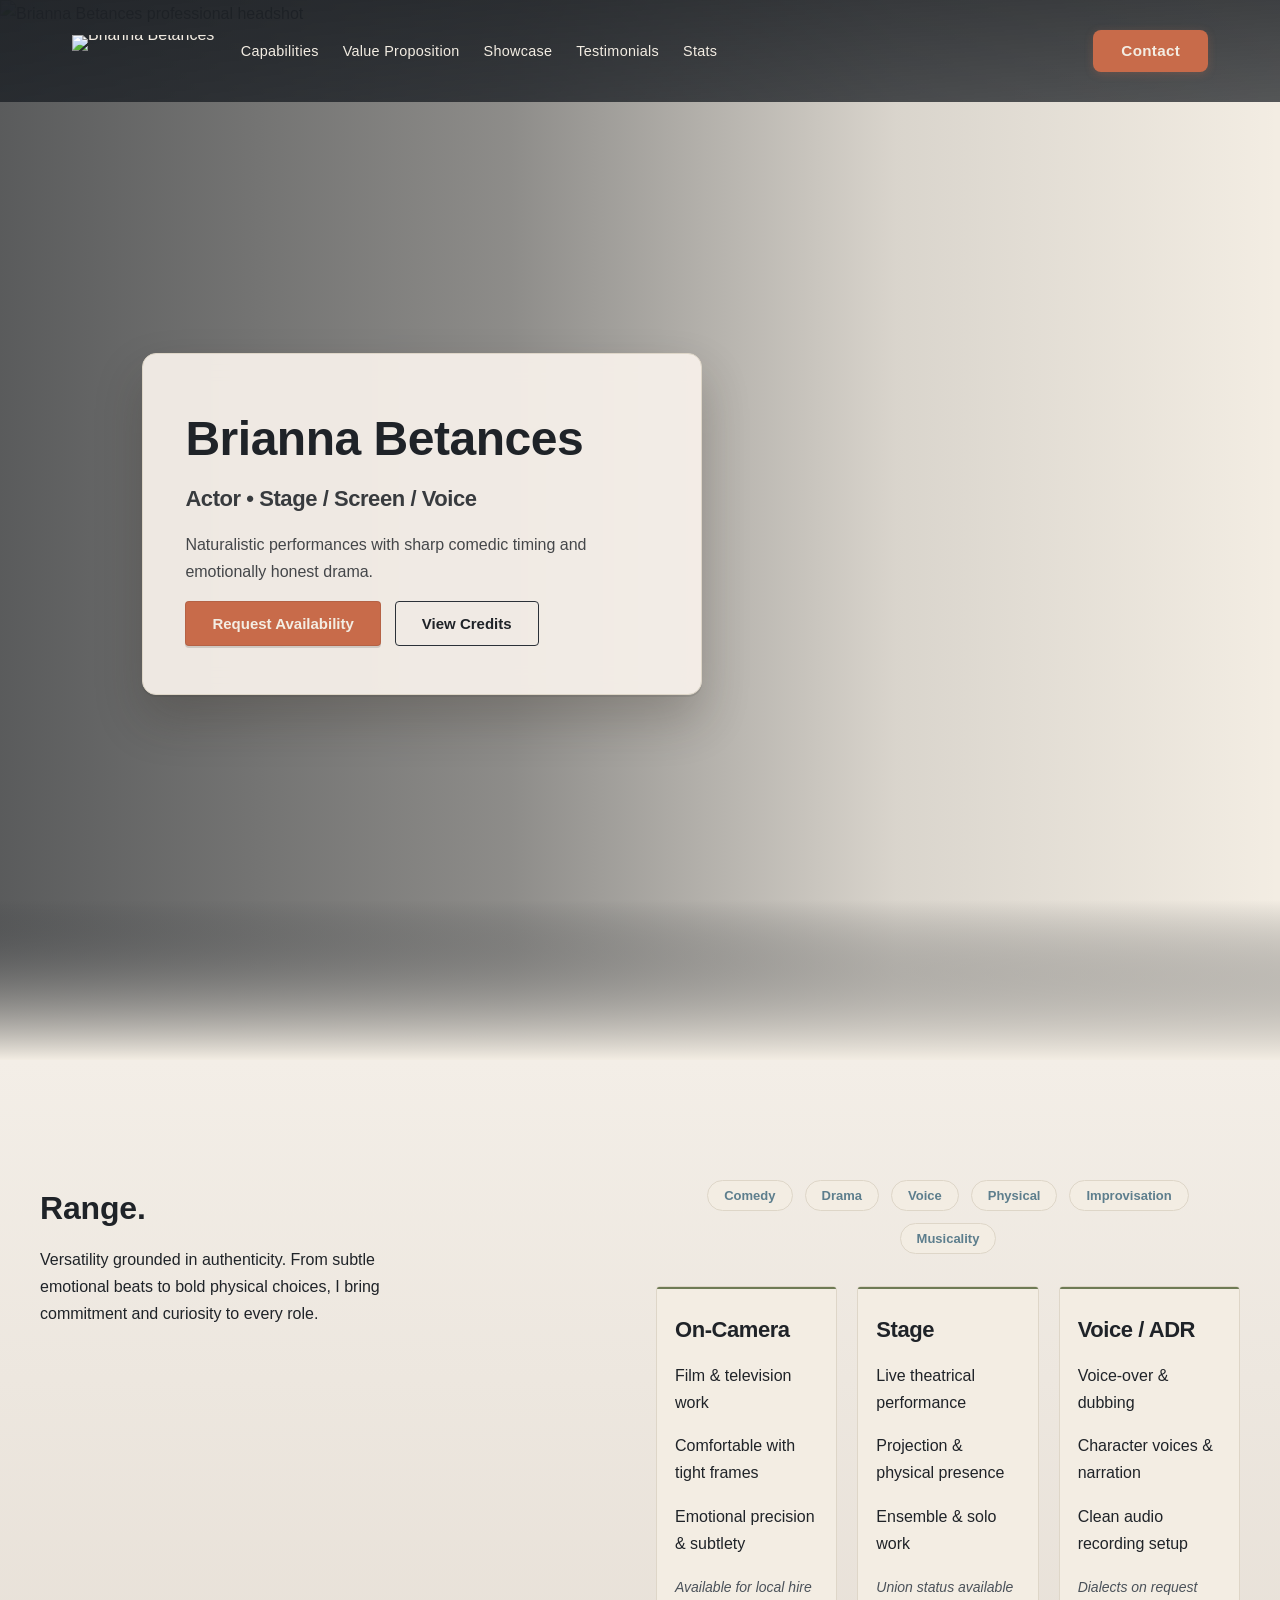
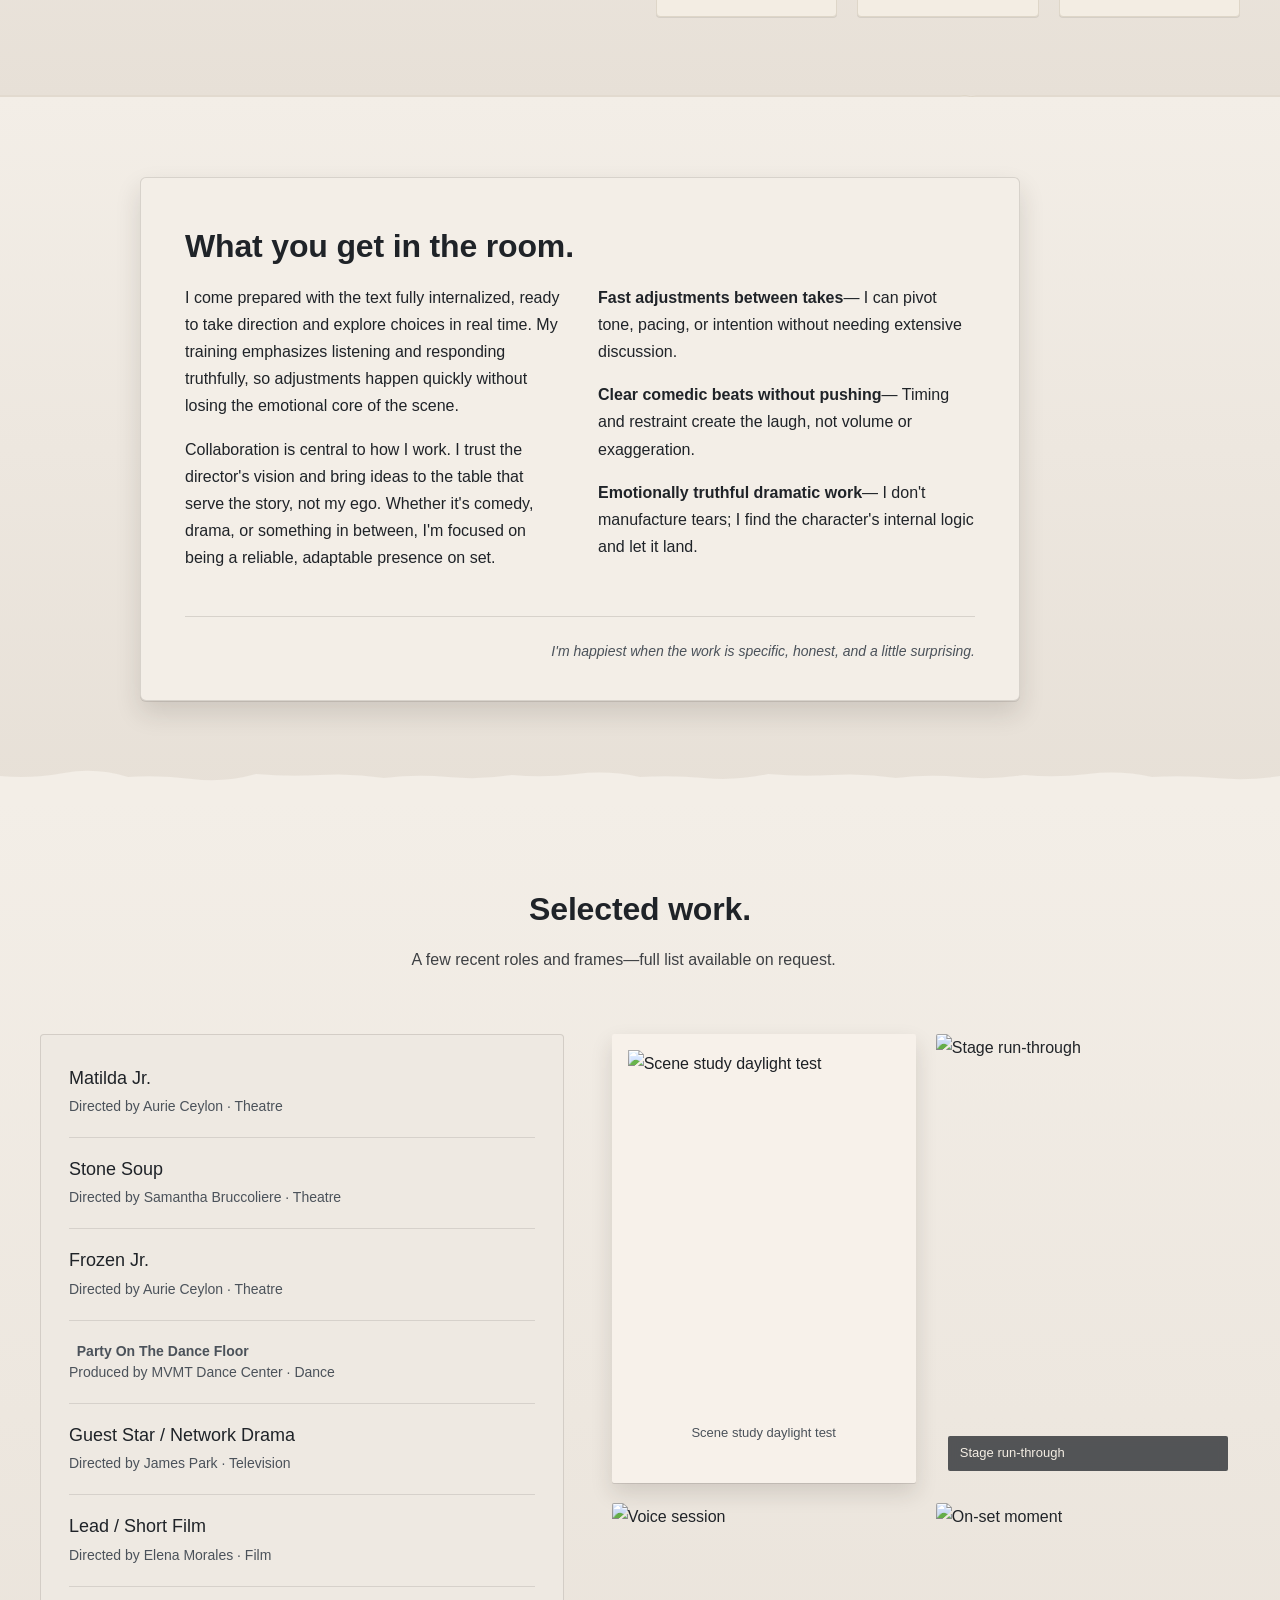
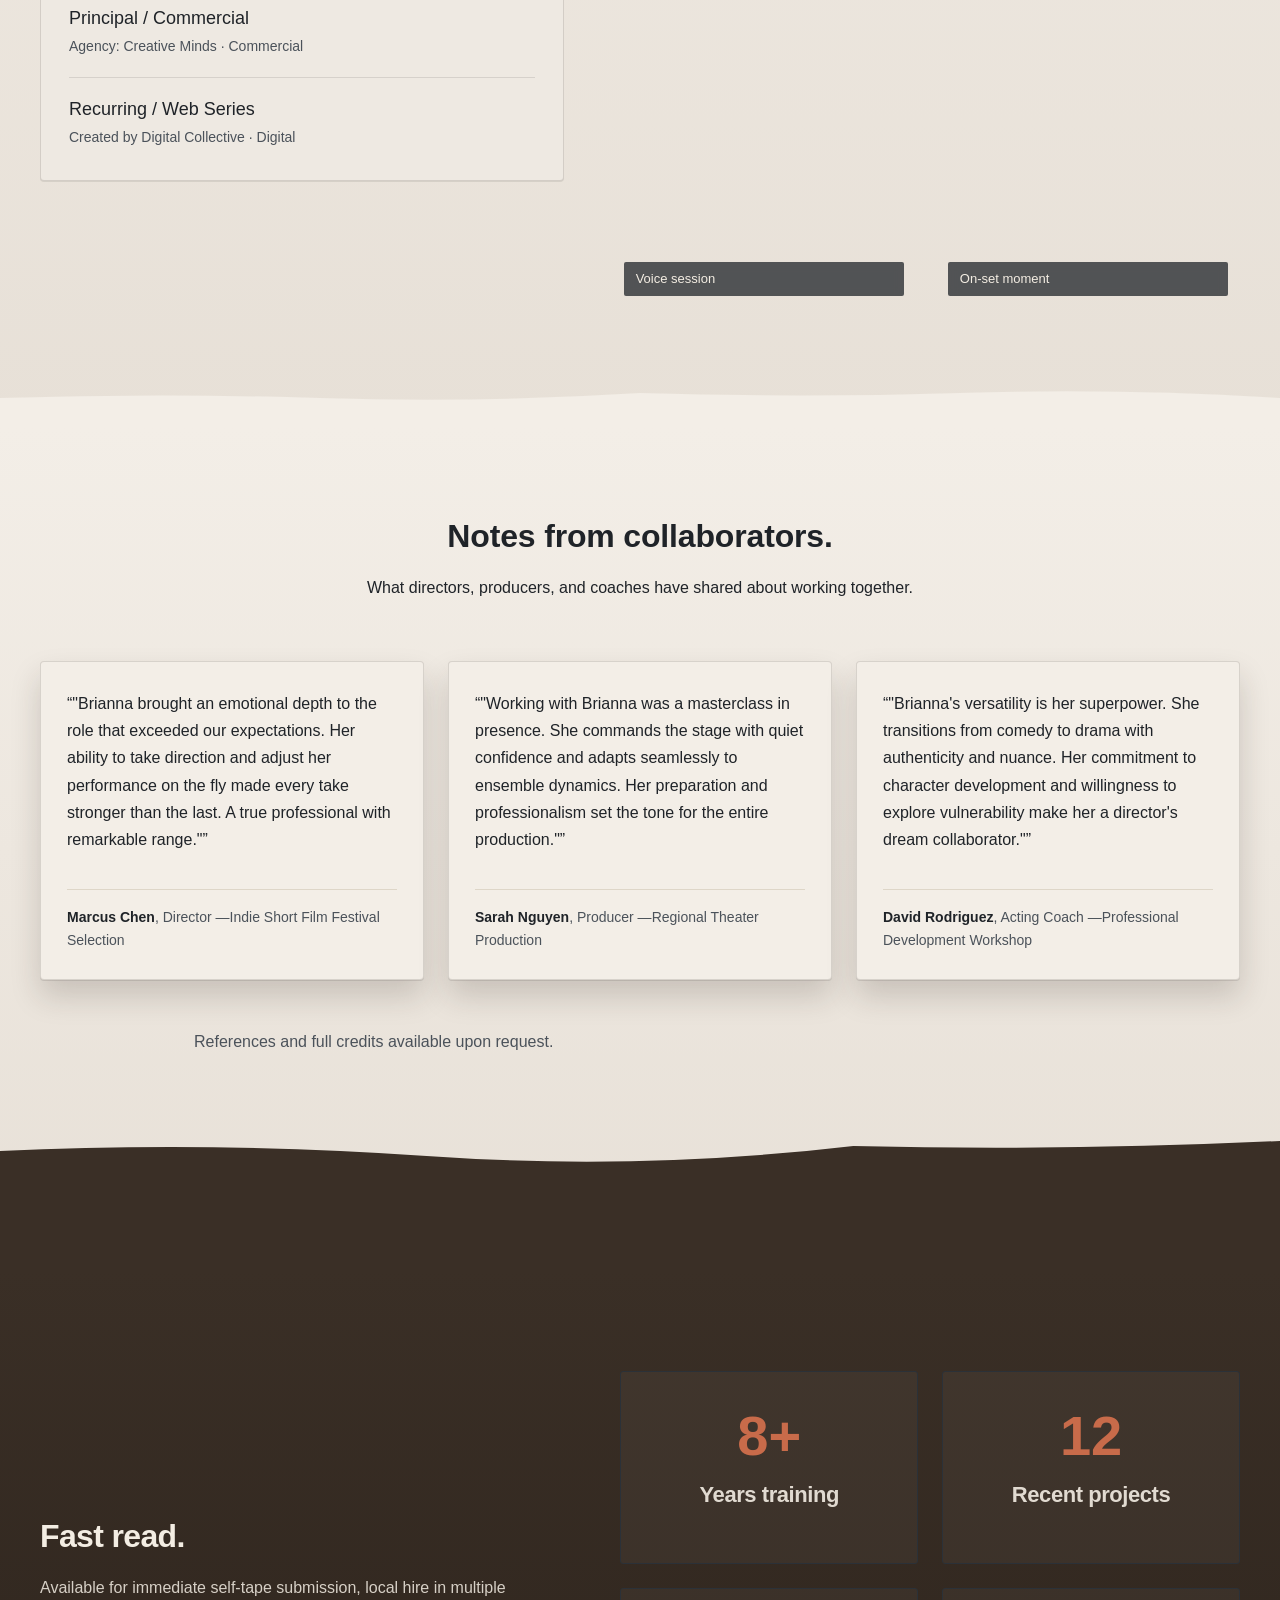
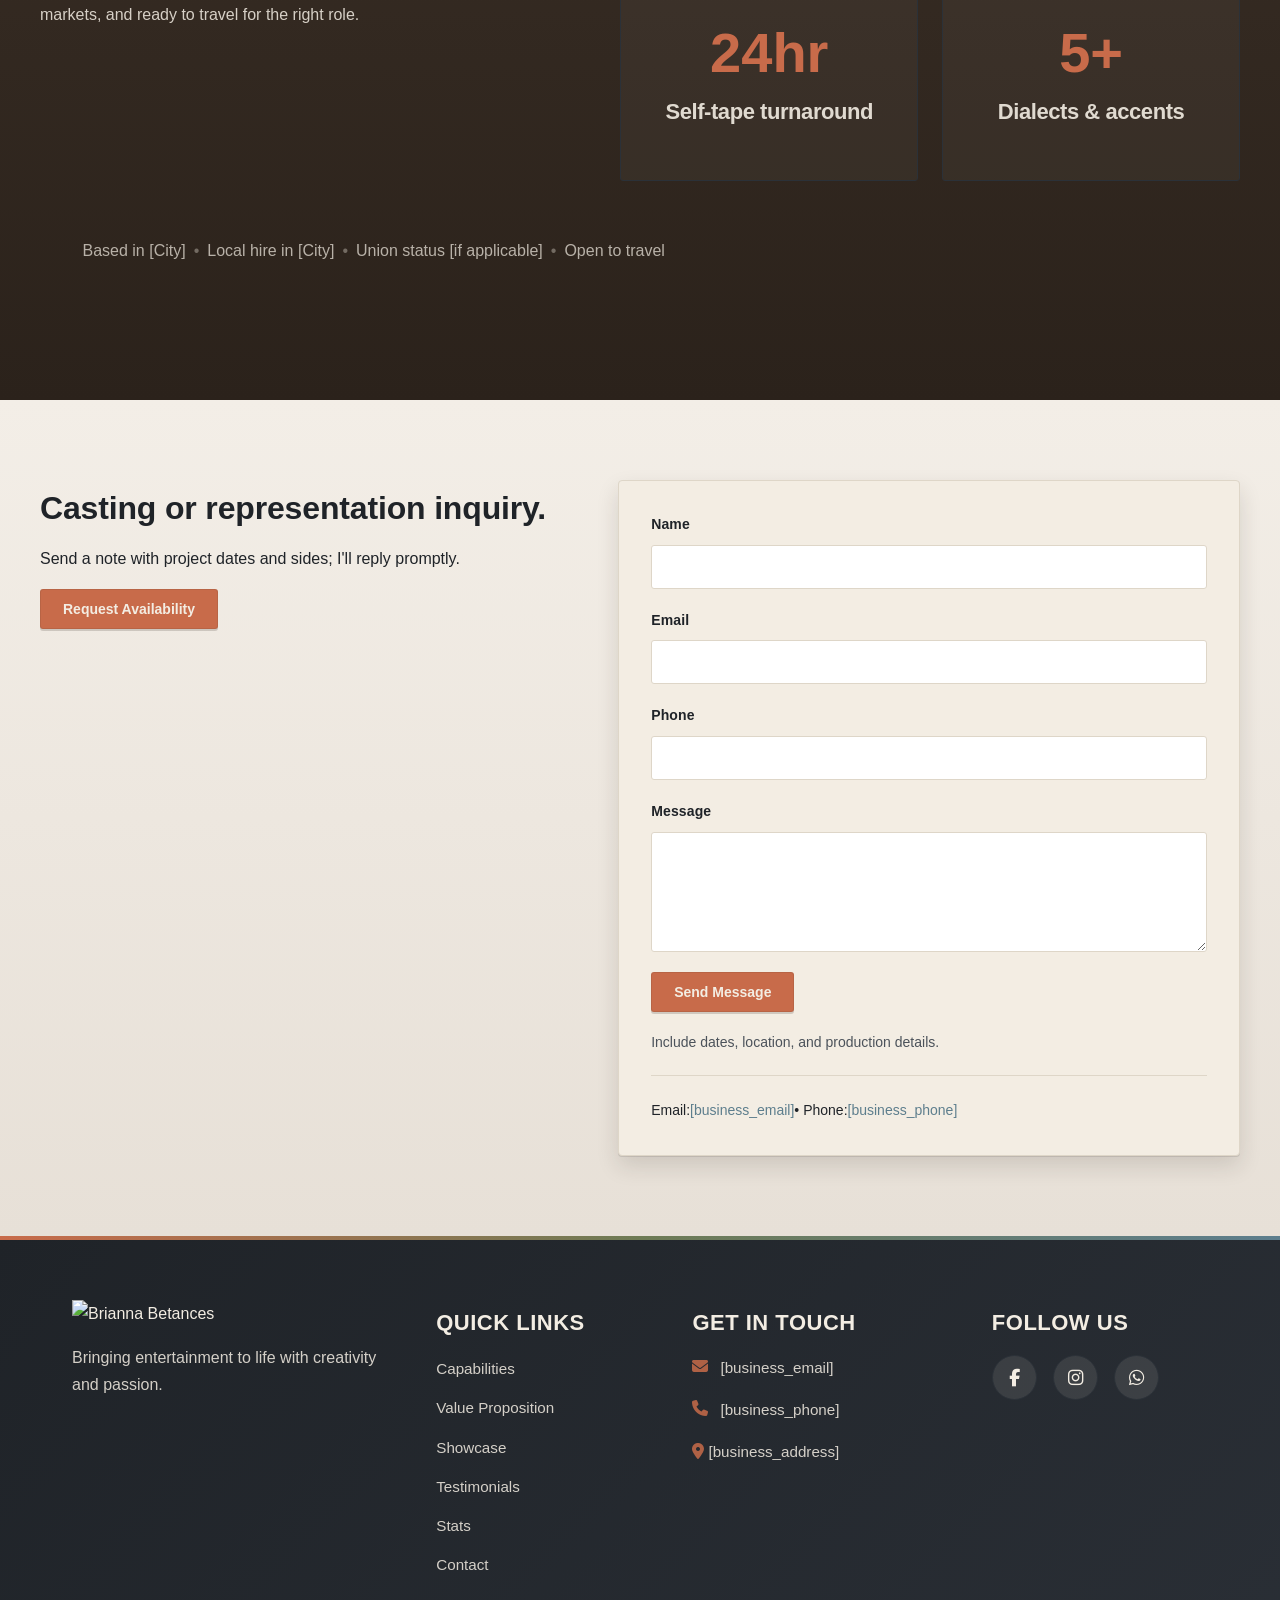
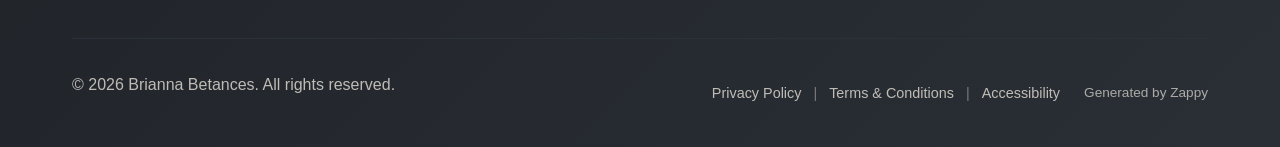
==== commit d8434c8b: "Background sync: Progressive GitHub Sync" ====
--- a/public/index.html
+++ b/public/index.html
@@ -1 +1 @@
-<!doctype html><html dir="ltr" lang="en"><head><meta charset="UTF-8"><meta content="width=device-width,initial-scale=1" name="viewport"><meta content="index, follow" name="robots"><title>Voice Acting Portfolio &amp; Headshots — Brianna Betances</title><meta content="Explore Brianna Betances&#39; professional acting portfolio featuring voice acting demos, theatrical headshots, and performance reels. Discover versatile talent ready for your next production." name="description"><meta content="voice acting portfolio, acting portfolio headshots, actor portfolio, acting portfolio examples, professional acting showcase" name="keywords"><link href="/assets/favicon.ico" rel="icon" type="image/x-icon"><link href="/assets/favicon-16x16.png" rel="icon" type="image/png" sizes="16x16"><link href="/assets/favicon-32x32.png" rel="icon" type="image/png" sizes="32x32"><link href="/assets/favicon-48x48.png" rel="icon" type="image/png" sizes="48x48"><link href="/assets/favicon-192x192.png" rel="icon" type="image/png" sizes="192x192"><link href="/assets/favicon-512x512.png" rel="icon" type="image/png" sizes="512x512"><link href="/assets/apple-touch-icon.png" rel="apple-touch-icon"><script>!function(){"use strict";var t="233d50db-b3a7-4fcc-b76b-6f503cc0b93e",e="https://api.zappy5.com/api/analytics/track",a=18e5,n=2592e6,o=!0,i=!0,r=!0;var s=function(){var e="zappy_visitor_"+t,a=null;try{if(a=localStorage.getItem(e)){var o=JSON.parse(a),i=Date.now();if(i-o.created<n)return o.lastSeen=i,localStorage.setItem(e,JSON.stringify(o)),o.id}}catch(t){console.warn("Zappy Analytics: LocalStorage not available")}var r="zv_"+Date.now()+"_"+Math.random().toString(36).substr(2,9);try{localStorage.setItem(e,JSON.stringify({id:r,created:Date.now(),lastSeen:Date.now()}))}catch(t){}return r}(),c=function(){var e="zappy_session_"+t,n=null;try{if(n=sessionStorage.getItem(e)){var o=JSON.parse(n),i=Date.now();if(i-o.timestamp<a)return o.timestamp=i,sessionStorage.setItem(e,JSON.stringify(o)),o.id}}catch(t){console.warn("Zappy Analytics: SessionStorage not available")}var r="zs_"+Date.now()+"_"+Math.random().toString(36).substr(2,9);try{sessionStorage.setItem(e,JSON.stringify({id:r,timestamp:Date.now()}))}catch(t){}return r}();function l(a,n){n=n||{};var o={website_id:t,event_type:a,page_path:window.location.pathname,referrer:document.referrer||"direct",visitor_id:s,session_id:c,metadata:n};if(navigator.sendBeacon){var i=new Blob([JSON.stringify(o)],{type:"application/json"});navigator.sendBeacon(e,i)}else fetch(e,{method:"POST",headers:{"Content-Type":"application/json"},body:JSON.stringify(o),keepalive:!0}).catch(function(t){console.warn("Zappy Analytics: Failed to track event",t)})}o&&l("pageview",{title:document.title,url:window.location.href}),i&&document.addEventListener("click",function(t){var e=t.target;if("BUTTON"===e.tagName||e.closest("button")){var a="BUTTON"===e.tagName?e:e.closest("button");l("click",{element:"button",text:a.textContent.trim().substring(0,100),id:a.id||null,class:a.className||null})}else if("A"===e.tagName||e.closest("a")){var n="A"===e.tagName?e:e.closest("a");l("navigation",{element:"link",text:n.textContent.trim().substring(0,100),href:n.href,external:n.hostname!==window.location.hostname})}},!0),r&&document.addEventListener("submit",function(t){var e=t.target;l("form_submit",{form_id:e.id||null,form_name:e.name||null,form_action:e.action||null,form_method:e.method||"GET"})},!0);var d=Date.now();window.addEventListener("beforeunload",function(){l("page_unload",{time_on_page:Math.floor((Date.now()-d)/1e3),page_path:window.location.pathname})}),window.zappyAnalytics={track:l,getVisitorId:function(){return s},getSessionId:function(){return c}}}()</script><meta content="Voice Acting Portfolio &amp; Headshots — Brianna Betances" property="og:title"><meta content="Explore Brianna Betances' professional acting portfolio featuring voice acting demos, theatrical headshots, and performance reels. Discover versatile talent ready for your next production." property="og:description"><meta content="website" property="og:type"><meta content="en_US" property="og:locale"><meta content="summary_large_image" name="twitter:card"><meta content="Voice Acting Portfolio &amp; Headshots — Brianna Betances" name="twitter:title"><meta content="Explore Brianna Betances' professional acting portfolio featuring voice acting demos, theatrical headshots, and performance reels. Discover versatile talent ready for your next production." name="twitter:description"><link href="https://cdnjs.cloudflare.com/ajax/libs/font-awesome/6.4.0/css/all.min.css" rel="stylesheet"><link href="/assets/favicon.ico" rel="icon" type="image/x-icon"><link href="/assets/favicon-16x16.png" rel="icon" type="image/png" sizes="16x16"><link href="/assets/favicon-32x32.png" rel="icon" type="image/png" sizes="32x32"><link href="/assets/favicon-48x48.png" rel="icon" type="image/png" sizes="48x48"><link href="/assets/favicon-192x192.png" rel="icon" type="image/png" sizes="192x192"><link href="/assets/favicon-512x512.png" rel="icon" type="image/png" sizes="512x512"><link href="/assets/apple-touch-icon.png" rel="apple-touch-icon"><link href="https://cdn.jsdelivr.net/npm/vanilla-cookieconsent@3/dist/cookieconsent.css" rel="stylesheet"><script src="https://cdn.jsdelivr.net/npm/vanilla-cookieconsent@3/dist/cookieconsent.umd.js"></script><script src="https://cdn.jsdelivr.net/gh/mickidum/acc_toolbar/acctoolbar/acctoolbar.min.js"></script><link href="/styles.css" rel="stylesheet"><style id="zappy-dropdown-submenu-styles">#navMenu li:has(.sub-menu),.nav-menu li:has(.sub-menu),.navbar li:has(.sub-menu),nav li:has(.sub-menu){position:relative}#navMenu .sub-menu,.nav-menu .sub-menu,.navbar .sub-menu,nav .sub-menu{display:block!important;position:absolute!important;top:100%;left:0;min-width:220px;background:#fff;border-radius:8px;box-shadow:0 8px 25px rgba(0,0,0,.15);padding:8px 0;opacity:0;visibility:hidden;transform:translateY(10px);transition:all .3s ease;z-index:1000;list-style:none;pointer-events:none}#navMenu li:hover>.sub-menu,.nav-menu li:hover>.sub-menu,.navbar li:hover>.sub-menu,nav li:hover>.sub-menu{opacity:1!important;visibility:visible!important;transform:translateY(0)!important;pointer-events:auto!important}.sub-menu li{list-style:none;margin:0;padding:0}.sub-menu a{display:block!important;padding:10px 16px!important;color:var(--text-dark,#333)!important;font-weight:500;text-decoration:none;white-space:nowrap;transition:background-color .2s}.sub-menu a:hover{background-color:#f5f5f5}[dir=rtl] .nav-menu .sub-menu,[dir=rtl] .navbar .sub-menu,[dir=rtl] nav .sub-menu,html[lang=ar] .nav-menu .sub-menu,html[lang=ar] .navbar .sub-menu,html[lang=ar] nav .sub-menu,html[lang=he] .nav-menu .sub-menu,html[lang=he] .navbar .sub-menu,html[lang=he] nav .sub-menu{left:auto!important;right:0!important}.sub-menu:empty,.sub-menu:not(:has(li)),.sub-menu:not(:has(li:not(.zappy-hidden-menu-item))){display:none!important;opacity:0!important;visibility:hidden!important;pointer-events:none!important}li:has(.menu-group-title):hover>.sub-menu{opacity:1!important;visibility:visible!important;transform:translateY(0)!important;pointer-events:auto!important}#navMenu>li>.menu-group-title,.nav-menu>li>.menu-group-title{display:inline-block;padding:.5rem 1rem;cursor:default;user-select:none}@media (max-width:768px){#navMenu .sub-menu,.nav-menu .sub-menu,.navbar .sub-menu,nav .sub-menu{position:static!important;transform:none!important;box-shadow:none!important;background:0 0!important;max-height:0;overflow:hidden;opacity:0;visibility:hidden;transition:max-height .3s ease,opacity .3s ease;padding:0!important;border-radius:0!important}.sub-menu.mobile-expanded{max-height:500px!important;opacity:1!important;visibility:visible!important;padding:8px 0 8px 16px!important}[dir=rtl] .sub-menu.mobile-expanded,html[lang=he] .sub-menu.mobile-expanded{padding:8px 16px 8px 0!important}#navMenu li:hover>.sub-menu,.nav-menu li:hover>.sub-menu,.navbar li:hover>.sub-menu,nav li:hover>.sub-menu{opacity:0;visibility:hidden;pointer-events:none}#navMenu li>.sub-menu.mobile-expanded,.nav-menu li>.sub-menu.mobile-expanded,.navbar li>.sub-menu.mobile-expanded,nav li>.sub-menu.mobile-expanded{opacity:1!important;visibility:visible!important;pointer-events:auto!important}#navMenu li:has(.sub-menu),.nav-menu li:has(.sub-menu),.navbar li:has(.sub-menu),nav li:has(.sub-menu){display:flex!important;flex-wrap:wrap!important;align-items:center!important;position:relative!important;min-height:44px!important}#navMenu li:has(.sub-menu)>a,.nav-menu li:has(.sub-menu)>a,.navbar li:has(.sub-menu)>a,nav li:has(.sub-menu)>a{flex:1!important;min-width:0!important}#navMenu li:has(.sub-menu)>.menu-group-title,.nav-menu li:has(.sub-menu)>.menu-group-title,.navbar li:has(.sub-menu)>.menu-group-title,nav li:has(.sub-menu)>.menu-group-title{flex:1!important;min-width:0!important;padding:0!important;line-height:inherit!important}#navMenu li:has(.sub-menu)>.sub-menu,.nav-menu li:has(.sub-menu)>.sub-menu,.navbar li:has(.sub-menu)>.sub-menu,nav li:has(.sub-menu)>.sub-menu{flex-basis:100%!important;width:100%!important}#navMenu li:has(.sub-menu)>a [class*=arrow],#navMenu li:has(.sub-menu)>a [class*=chevron],.nav-menu li:has(.sub-menu)>a .fa-angle-down,.nav-menu li:has(.sub-menu)>a .fa-chevron-down,.nav-menu li:has(.sub-menu)>a [class*=arrow],.nav-menu li:has(.sub-menu)>a [class*=chevron],nav li:has(.sub-menu)>a [class*=arrow],nav li:has(.sub-menu)>a [class*=chevron]{display:none!important;visibility:hidden!important}.mobile-submenu-toggle{display:flex!important;align-items:center!important;justify-content:center!important;width:44px!important;height:auto!important;background:0 0!important;border:none!important;cursor:pointer!important;color:var(--text-dark)!important;position:static!important;flex-shrink:0!important;align-self:stretch!important;z-index:2!important;padding:0!important;margin:0!important}.mobile-submenu-toggle::after{content:''!important;width:0!important;height:0!important;border-left:6px solid transparent!important;border-right:6px solid transparent!important;border-top:7px solid currentColor!important;transition:transform .3s ease!important}.mobile-submenu-toggle.expanded::after{transform:rotate(180deg)!important}.sub-menu a{padding:10px 0!important;display:block!important;color:var(--text-dark)!important}.navbar .sub-menu li a,.zappy-products-dropdown .sub-menu a,nav.navbar .sub-menu li a{color:var(--text-dark)!important}}@media (min-width:769px){.mobile-submenu-toggle{display:none!important}}</style><style id="mobile-lang-menu-deployed-css">@media (max-width:768px){.lang-switcher,.nav-container .lang-switcher,.nav-cta-container .lang-switcher,.nav-ecommerce-icons .lang-switcher,.nav-icons-left .lang-switcher,.navbar .lang-switcher,.navbar .nav-cta-container .lang-switcher{display:none!important}.mobile-lang-menu{width:100%;border-top:1px solid rgba(128,128,128,.2);padding:8px 0 0 0;margin-top:8px}.mobile-lang-toggle{display:flex!important;align-items:center;justify-content:space-between;width:100%;padding:12px 16px;background:0 0;border:none;cursor:pointer;font-size:15px;color:inherit;font-family:inherit}.mobile-lang-toggle::after{content:'';display:inline-block;width:8px;height:8px;border-right:2px solid currentColor;border-bottom:2px solid currentColor;transform:rotate(45deg);transition:transform .3s ease;margin-left:8px}.mobile-lang-toggle.expanded::after{transform:rotate(-135deg)}.mobile-lang-options{max-height:0;overflow:hidden;transition:max-height .3s ease}.mobile-lang-options.expanded{max-height:300px}.mobile-lang-option{display:flex!important;align-items:center;gap:10px;padding:10px 24px;text-decoration:none;color:inherit;font-size:14px;font-family:inherit}.mobile-lang-option:hover{background:rgba(128,128,128,.1)}.mobile-lang-option.active{font-weight:600;opacity:.7;pointer-events:none}.mobile-lang-option img{width:20px;height:20px;border-radius:50%}}@media (min-width:769px){.mobile-lang-menu{display:none!important}}</style><style id="zappy-widget-visibility">#mic-access-tool-box,#mic-access-tool-general-button,#mic-init-access-tool #mic-access-tool-box,#mic-init-access-tool #mic-access-tool-general-button,#mic-init-access-tool .mic-access-tool-general-button,._access-icon,._access-menu,.mic-access-tool-box,.mic-access-tool-general-button,div[id*=mic-access-tool-box]{display:none!important;visibility:hidden!important;opacity:0!important;pointer-events:none!important}</style></head><body><nav class="navbar"><button class="mobile-toggle" aria-label="Menu" id="mobileToggle"><svg viewBox="0 0 24 24" fill="none" height="24" width="24" class="hamburger-icon"><path d="M3 12h18M3 6h18M3 18h18" stroke="currentColor" stroke-width="2" stroke-linecap="round"></path></svg><svg viewBox="0 0 24 24" fill="none" height="24" width="24" class="close-icon" style="display:none"><path d="M18 6L6 18M6 6l12 12" stroke="currentColor" stroke-width="2" stroke-linecap="round"></path></svg></button><button class="phone-header-btn" aria-label="Call"><svg viewBox="0 0 24 24" fill="currentColor" height="20" width="20"><path d="M22 16.92v3a2 2 0 0 1-2.18 2 19.79 19.79 0 0 1-8.63-3.07 19.5 19.5 0 0 1-6-6 19.79 19.79 0 0 1-3.07-8.67A2 2 0 0 1 4.11 2h3a2 2 0 0 1 2 1.72 12.84 12.84 0 0 0 .7 2.81 2 2 0 0 1-.45 2.11L8.09 9.91a16 16 0 0 0 6 6l1.27-1.27a2 2 0 0 1 2.11-.45 12.84 12.84 0 0 0 2.81.7A2 2 0 0 1 22 16.92z"></path></svg></button><div class="nav-container"><div class="nav-brand"><a href="/" class="logo-link"><img alt="Brianna Betances" class="logo" src="/assets/brianna-betances-entertainment-logo.webp"></a></div><ul class="nav-menu" id="navMenu"><li><a href="#capabilities">Capabilities</a></li><li><a href="#value-proposition">Value Proposition</a></li><li><a href="#showcase">Showcase</a></li><li><a href="#testimonials">Testimonials</a></li><li><a href="#stats">Stats</a></li></ul><div class="nav-cta-container"><a href="#contact" class="nav-cta-btn">Contact</a></div></div></nav><script>window.addEventListener("load",function(){const e=document.querySelector(".navbar, nav, header");if(!e)return void console.log("[Navbar] Navbar element not found");let t=document.getElementById("mobileToggle")||document.querySelector(".mobile-toggle")||document.querySelector(".hamburger")||document.querySelector(".hamburger-menu")||document.querySelector(".menu-toggle")||document.querySelector(".burger-menu")||document.querySelector('[aria-label="Menu"]')||document.querySelector('[aria-label="תפריט"]');const o=document.querySelector(".phone-header-btn"),n=window.getComputedStyle(e);let r=n.backgroundColor;if(console.log("[Navbar] Initial navbar background:",r),"transparent"===r||"rgba(0, 0, 0, 0)"===r||r.startsWith("rgba")&&r.includes(", 0)")){const e=n.backgroundImage;if(e&&"none"!==e)console.log("[Navbar] Navbar has background image/gradient, using dark text"),r="rgb(240, 240, 240)";else{const e=window.getComputedStyle(document.body).backgroundColor;console.log("[Navbar] Navbar transparent, using body background:",e),r=e}}const i=r.match(/\d+/g);if(i&&i.length>=3){const e=(.299*parseInt(i[0])+.587*parseInt(i[1])+.114*parseInt(i[2]))/255;console.log("[Navbar] Mobile button colors preserved from Claude CSS (luminance:",e.toFixed(2)+")");const n=document.createElement("style");n.id="zappy-mobile-nav-fix";document.documentElement.lang;document.documentElement.dir,n.textContent='\n        /* Hide mobile buttons on desktop, show only on mobile */\n        @media (min-width: 769px) {\n          .mobile-toggle,\n          .phone-header-btn {\n            display: none !important;\n          }\n        }\n        \n        /* Show and position mobile buttons correctly on mobile */\n        @media (max-width: 768px) {\n          .mobile-toggle,\n          .phone-header-btn {\n            position: absolute !important;\n            top: 50% !important;\n            transform: translateY(-50%) !important;\n            z-index: 1001 !important;\n            display: flex !important;\n            align-items: center !important;\n            justify-content: center !important;\n            width: 36px !important;\n            height: 36px !important;\n            border-radius: 50% !important;\n            border: none !important;\n            cursor: pointer !important;\n            padding: 6px !important;\n            background: none !important;\n            color: var(--nav-text, var(--text-dark)) !important;\n          }\n          \n          /* LTR positioning (default): hamburger LEFT, phone RIGHT */\n          html:not([dir="rtl"]):not([lang="he"]):not([lang="ar"]) .mobile-toggle,\n          html[dir="ltr"] .mobile-toggle {\n            left: 12px !important;\n            right: auto !important;\n          }\n          html:not([dir="rtl"]):not([lang="he"]):not([lang="ar"]) .phone-header-btn,\n          html[dir="ltr"] .phone-header-btn {\n            right: 12px !important;\n            left: auto !important;\n          }\n          \n          /* RTL positioning: hamburger RIGHT, phone LEFT */\n          html[dir="rtl"] .mobile-toggle,\n          html[lang="he"] .mobile-toggle,\n          html[lang="ar"] .mobile-toggle {\n            right: 12px !important;\n            left: auto !important;\n          }\n          html[dir="rtl"] .phone-header-btn,\n          html[lang="he"] .phone-header-btn,\n          html[lang="ar"] .phone-header-btn {\n            left: 12px !important;\n            right: auto !important;\n          }\n          \n          /* CRITICAL: Ensure nav-container has min-height on mobile */\n          /* All children are positioned absolutely/fixed on mobile, so height:auto collapses to 0 */\n          .nav-container {\n            min-height: 70px !important;\n            position: relative !important;\n          }\n          \n          /* Ensure SVG icons are properly sized and inherit color */\n          .mobile-toggle svg,\n          .phone-header-btn svg {\n            width: 24px !important;\n            height: 24px !important;\n            /* Don\'t force display - let JavaScript control hamburger/close toggle */\n          }\n          \n          /* Reset nav-cta-container on mobile - remove desktop box-shadow/padding */\n          /* that creates a visible ghost box when CTA button is hidden */\n          .nav-cta-container {\n            box-shadow: none !important;\n            padding: 0 !important;\n          }\n          \n          /* Hide nav-cta-container entirely on mobile when there\'s no lang-switcher */\n          /* (only the CTA button is inside, and it\'s hidden on mobile) */\n          .nav-cta-container:not(:has(.lang-switcher)) {\n            display: none !important;\n          }\n          \n          /* CRITICAL: Prevent hero image fade gradient from bleeding over headline text */\n          /* The .image-fade-gradient has bottom: -30px (extends below parent) */\n          /* On mobile stacked layout, this overlaps the h1 text below the image */\n          .hero-image-column {\n            overflow: hidden !important;\n          }\n          .image-fade-gradient {\n            bottom: 0 !important;\n          }\n          \n          /* Hide desktop language switcher on mobile - hamburger menu handles it */\n          /* High specificity to override stored CSS */\n          .lang-switcher,\n          .nav-cta-container .lang-switcher,\n          .nav-container .lang-switcher,\n          .navbar .lang-switcher,\n          .navbar .nav-cta-container .lang-switcher {\n            display: none !important;\n          }\n        }\n      ';const r=document.getElementById("zappy-mobile-nav-fix");r&&r.remove(),document.head.appendChild(n),console.log("[Navbar] Critical CSS injected for mobile nav positioning");const l=window.innerWidth<=768;if(t){const e=t.querySelector(".hamburger-icon"),o=t.querySelector(".close-icon");e&&(e.style.setProperty("width","24px","important"),e.style.setProperty("height","24px","important"),e.style.setProperty("display","block","important")),o&&(o.style.setProperty("width","24px","important"),o.style.setProperty("height","24px","important"),o.style.setProperty("display","none","important")),l?(t.style.setProperty("position","absolute","important"),t.style.setProperty("top","50%","important"),t.style.setProperty("transform","translateY(-50%)","important"),t.style.setProperty("z-index","1001","important"),t.style.removeProperty("left"),t.style.removeProperty("right"),console.log("[Navbar] Mobile toggle positioning applied (mobile viewport)")):(t.style.removeProperty("position"),t.style.removeProperty("top"),t.style.removeProperty("transform"),t.style.removeProperty("z-index"),t.style.removeProperty("left"),t.style.removeProperty("right"),console.log("[Navbar] Desktop viewport - cleared mobile toggle inline positioning"))}if(o){const e=o.querySelector("svg");e&&(e.style.width="24px",e.style.height="24px",e.setAttribute("width","24"),e.setAttribute("height","24")),l?(o.style.setProperty("position","absolute","important"),o.style.setProperty("top","50%","important"),o.style.setProperty("transform","translateY(-50%)","important"),o.style.setProperty("z-index","1001","important"),o.style.removeProperty("left"),o.style.removeProperty("right"),console.log("[Navbar] Phone button positioning applied (mobile viewport)")):(o.style.removeProperty("position"),o.style.removeProperty("top"),o.style.removeProperty("transform"),o.style.removeProperty("z-index"),o.style.removeProperty("left"),o.style.removeProperty("right"),console.log("[Navbar] Desktop viewport - cleared phone button inline positioning"))}}else console.log("[Navbar] Could not parse background color:",r);t=document.getElementById("mobileToggle")||document.querySelector(".mobile-toggle")||document.querySelector(".hamburger")||document.querySelector(".hamburger-menu")||document.querySelector(".menu-toggle")||document.querySelector(".burger-menu")||document.querySelector('[aria-label="Menu"]')||document.querySelector('[aria-label="תפריט"]');const l=document.getElementById("navMenu")||document.querySelector(".nav-menu")||document.querySelector(".nav-links")||document.querySelector("nav ul:not(.submenu)");if(!t||!l)return void console.log("[Navbar] Mobile toggle or menu not found:",{toggle:!!t,menu:!!l});l.id||(l.id="navMenu"),console.log("[Navbar] Initializing mobile menu...");const a=t.cloneNode(!0);t.parentNode.replaceChild(a,t),a.addEventListener("click",function(e){e.preventDefault(),e.stopPropagation();const t=this.querySelector(".hamburger-icon"),o=this.querySelector(".close-icon");l.classList.contains("active")?(l.classList.remove("active"),t&&t.style.setProperty("display","block","important"),o&&o.style.setProperty("display","none","important"),document.body.style.overflow="",console.log("[Navbar] Menu closed")):(l.classList.add("active"),t&&t.style.setProperty("display","none","important"),o&&o.style.setProperty("display","block","important"),document.body.style.overflow="hidden",console.log("[Navbar] Menu opened"))}),l.querySelectorAll("a").forEach(function(e){e.addEventListener("click",function(){if("#"===this.getAttribute("href"))return;const e=a.querySelector(".hamburger-icon"),t=a.querySelector(".close-icon");l.classList.remove("active"),e&&e.style.setProperty("display","block","important"),t&&t.style.setProperty("display","none","important"),document.body.style.overflow="",console.log("[Navbar] Menu closed (link clicked)")})});var s=l.querySelectorAll(".dropdown-toggle");s.forEach(function(e){e.addEventListener("click",function(e){e.preventDefault(),e.stopPropagation();var t=this.closest(".nav-dropdown");t&&(t.parentNode.querySelectorAll(".nav-dropdown.open").forEach(function(e){e!==t&&e.classList.remove("open")}),t.classList.toggle("open"),console.log("[Navbar] Dropdown toggled:",t.classList.contains("open")?"open":"closed"))})}),document.addEventListener("click",function(e){e.target.closest(".nav-dropdown")||document.querySelectorAll(".nav-dropdown.open").forEach(function(e){e.classList.remove("open")})}),console.log("[Navbar] Dropdown handlers initialized for "+s.length+" dropdowns"),o&&o.addEventListener("click",function(){const e=document.querySelectorAll('a[href^="tel:"]'),t=e.length>0?e[0].getAttribute("href").replace("tel:",""):"[business_phone]";window.location.href="tel:"+t,console.log("[Navbar] Phone button clicked")}),console.log("[Navbar] Mobile menu initialized successfully");const p=function(){const e=document.querySelector(".whatsapp-float");e&&(window.innerWidth>=769?(e.style.setProperty("display","none","important"),e.style.setProperty("visibility","hidden","important"),e.style.setProperty("opacity","0","important"),e.style.setProperty("pointer-events","none","important"),console.log("[WhatsApp] Button hidden on desktop")):(e.style.removeProperty("display"),e.style.removeProperty("visibility"),e.style.removeProperty("opacity"),e.style.removeProperty("pointer-events"),console.log("[WhatsApp] Button visible on mobile")))};let c;p(),window.addEventListener("resize",function(){clearTimeout(c),c=setTimeout(p,100)})})</script><main><section class="home-hero-section" data-layout-spec="Home-hero" id="hero" data-hero-type="fullscreen-scrim"><div class="home-hero-section__background"><img alt="Brianna Betances professional headshot" class="home-hero-section__bg-image" src="/assets/site-home-hero-headshot.webp" data-context="Professional natural-light headshot of a young female actor with warm, approachable expression. Slightly desaturated color palette with soft focus. Subject positioned on the right side of frame with generous negative space on the left for text overlay. Natural outdoor or studio lighting with soft shadows. Clean, editorial photography style suitable for casting portfolio." data-placeholder="home-hero-headshot" height="1080" width="1920" data-hero-bg="true"></div><div class="home-hero-section__scrim" aria-hidden="true"></div><div class="home-hero-section__content-wrapper"><div class="home-hero-section__overlay-card"><h1 class="home-hero-section__title">Brianna Betances</h1><h3 class="home-hero-section__subtitle">Actor • Stage / Screen / Voice</h3><p class="home-hero-section__tagline">Naturalistic performances with sharp comedic timing and emotionally honest drama.</p><div class="home-hero-section__cta-group"><a href="#contact" class="home-hero-section__btn home-hero-section__btn--primary">Request Availability</a><a href="#credits" class="home-hero-section__btn home-hero-section__btn--secondary">View Credits</a></div></div></div><div class="home-hero-section__divider-wrapper"><svg viewBox="0 0 1200 160" aria-hidden="true" data-no-icon-edit="true" preserveAspectRatio="none" xmlns="http://www.w3.org/2000/svg"><defs><linearGradient id="home-hero-fade-gradient" x1="0%" x2="0%" y1="0%" y2="100%"><stop offset="0%" style="stop-color:rgba(31,35,40,0)"></stop><stop offset="100%" style="stop-color:#F3EDE3;stop-opacity:1"></stop></linearGradient></defs><rect fill="url(#home-hero-fade-gradient)" height="160" width="1200" x="0" y="0"></rect></svg></div></section><section class="home-capabilities-section" data-layout-spec="Home-capabilities" id="capabilities"><div class="home-capabilities-container"><div class="home-capabilities-grid"><div class="home-capabilities-intro"><h2>Range.</h2><p>Versatility grounded in authenticity. From subtle emotional beats to bold physical choices, I bring commitment and curiosity to every role.</p></div><div class="home-capabilities-range-cluster"><div class="home-capabilities-tags"><span class="home-capabilities-tag">Comedy</span><span class="home-capabilities-tag">Drama</span><span class="home-capabilities-tag">Voice</span><span class="home-capabilities-tag">Physical</span><span class="home-capabilities-tag">Improvisation</span><span class="home-capabilities-tag">Musicality</span></div><div class="home-capabilities-cards"><div class="home-capabilities-card"><div class="home-capabilities-card-accent"></div><h3>On-Camera</h3><p>Film &amp; television work</p><p>Comfortable with tight frames</p><p>Emotional precision &amp; subtlety</p><small>Available for local hire</small></div><div class="home-capabilities-card"><div class="home-capabilities-card-accent"></div><h3>Stage</h3><p>Live theatrical performance</p><p>Projection &amp; physical presence</p><p>Ensemble &amp; solo work</p><small>Union status available</small></div><div class="home-capabilities-card"><div class="home-capabilities-card-accent"></div><h3>Voice / ADR</h3><p>Voice-over &amp; dubbing</p><p>Character voices &amp; narration</p><p>Clean audio recording setup</p><small>Dialects on request</small></div></div></div></div></div><div class="home-capabilities-divider-wrapper"><svg viewBox="0 0 1200 2" aria-hidden="true" data-no-icon-edit="true" preserveAspectRatio="none" xmlns="http://www.w3.org/2000/svg"><line stroke="var(--border-light)" stroke-width="1" x1="0" x2="900" y1="1" y2="1"></line><path d="M900,1 L905,0.3 L910,1.7 L915,1" fill="#F3EEE7" stroke="var(--border-light)" stroke-width="1"></path><line stroke="var(--border-light)" stroke-width="1" x1="915" x2="1200" y1="1" y2="1"></line></svg></div></section><section class="home-value-proposition-section" data-layout-spec="Home-value-proposition" id="value-proposition"><div class="home-value-proposition-container"><div class="home-value-proposition-journal-box"><h2>What you get in the room.</h2><div class="home-value-proposition-content-grid"><div class="home-value-proposition-approach"><p>I come prepared with the text fully internalized, ready to take direction and explore choices in real time. My training emphasizes listening and responding truthfully, so adjustments happen quickly without losing the emotional core of the scene.</p><p>Collaboration is central to how I work. I trust the director's vision and bring ideas to the table that serve the story, not my ego. Whether it's comedy, drama, or something in between, I'm focused on being a reliable, adaptable presence on set.</p></div><div class="home-value-proposition-proof-points"><p><strong>Fast adjustments between takes</strong>— I can pivot tone, pacing, or intention without needing extensive discussion.</p><p><strong>Clear comedic beats without pushing</strong>— Timing and restraint create the laugh, not volume or exaggeration.</p><p><strong>Emotionally truthful dramatic work</strong>— I don't manufacture tears; I find the character's internal logic and let it land.</p></div></div><div class="home-value-proposition-divider"></div><div class="home-value-proposition-journal-note"><small>I'm happiest when the work is specific, honest, and a little surprising.</small></div></div></div><div class="home-value-proposition-divider-wrapper"><svg viewBox="0 0 1200 60" aria-hidden="true" data-no-icon-edit="true" preserveAspectRatio="none" xmlns="http://www.w3.org/2000/svg"><path d="M0,60 L0,35 Q30,38 60,32 T120,36 Q150,34 180,38 T240,33 Q270,36 300,34 T360,37 Q390,33 420,36 T480,34 Q510,37 540,33 T600,36 Q630,34 660,37 T720,33 Q750,36 780,34 T840,37 Q870,33 900,36 T960,34 Q990,37 1020,33 T1080,36 Q1110,34 1140,37 T1200,35 L1200,60 Z" fill="#F3EEE7"></path></svg></div></section><section class="home-showcase-section" data-layout-spec="Home-showcase" id="showcase"><div class="showcase-container"><div class="showcase-header"><h2>Selected work.</h2><p>A few recent roles and frames—full list available on request.</p></div><div class="showcase-grid zappy-vertical-grid" data-zappy-grid-align="start"><div class="credits-box"><div class="credits-list"><div class="credit-item"><div class="zappy-editable credit-role">Matilda Jr.&nbsp;</div><div class="zappy-editable credit-detail">Directed by Aurie Ceylon · Theatre&nbsp;</div></div><div class="credit-item"><div class="zappy-editable credit-role">Stone Soup&nbsp;</div><div class="zappy-editable credit-detail">Directed by Samantha Bruccoliere · Theatre&nbsp;</div></div><div class="credit-item"><div class="zappy-editable credit-role">Frozen Jr.&nbsp;</div><div class="zappy-editable credit-detail">Directed by Aurie Ceylon · Theatre&nbsp;</div></div><div class="credit-item"><div class="zappy-editable credit-detail">Produced by Skyline Studios · Voice</div></div><div class="credit-item"><div class="zappy-editable credit-role">Guest Star / Network Drama</div><div class="zappy-editable credit-detail">Directed by James Park · Television</div></div><div class="credit-item"><div class="zappy-editable credit-role">Lead / Short Film</div><div class="zappy-editable credit-detail">Directed by Elena Morales · Film</div></div><div class="credit-item"><div class="zappy-editable credit-role">Principal / Commercial</div><div class="zappy-editable credit-detail">Agency: Creative Minds · Commercial</div></div><div class="credit-item"><div class="zappy-editable credit-role">Recurring / Web Series</div><div class="zappy-editable credit-detail">Created by Digital Collective · Digital</div></div></div></div><div class="gallery-grid"><div class="gallery-item polaroid-frame"><div class="polaroid-inner"><img alt="Scene study daylight test" class="zappy-editable-image" src="/assets/site-home-showcase-image-1.webp" data-context="Natural daylight headshot of young actor Brianna Betances in a scene study setting, soft window light, neutral expression showing range and depth, professional acting portfolio photography" data-placeholder="home-showcase-image-1" height="400" width="300" data-element-id="img-1773113230455-4qplx7hs8" data-element-type="image" data-original-position="static" style="position:relative"><div class="zappy-editable polaroid-caption">Scene study daylight test</div></div></div><div class="gallery-item"><img alt="Stage run-through" class="zappy-editable-image" src="/assets/site-home-showcase-image-2.webp" data-context="Behind-the-scenes photo of young actor Brianna Betances on a theater stage during rehearsal, warm stage lighting, candid moment showing professionalism and preparation" data-placeholder="home-showcase-image-2" height="400" width="300" data-element-id="img-1773113230455-0o5fspl1s" data-element-type="image" data-original-position="static" style="position:relative"><div class="zappy-editable gallery-caption">Stage run-through</div></div><div class="gallery-item"><img alt="Voice session" class="zappy-editable-image" src="/assets/site-home-showcase-image-3.webp" data-context="Professional photo of young actor Brianna Betances in a voice recording booth with microphone and headphones, focused expression, showing versatility in voice acting" data-placeholder="home-showcase-image-3" height="400" width="300" data-element-id="img-1773113230455-to7olq0i5" data-element-type="image" data-original-position="static" style="position:relative"><div class="zappy-editable gallery-caption">Voice session</div></div><div class="gallery-item"><div data-zappy-zoom-wrapper="true" data-element-id="img-1773113230455-0pg86o5mf" data-element-type="image" data-zappy-zoom-wrapper-width="480px" data-zappy-zoom-wrapper-height="643px" data-zappy-zoom-wrapper-width-mode="px" style="position:relative!important;overflow:visible!important;width:100%!important;max-width:100%!important;margin-left:auto!important;margin-right:auto!important;height:auto!important;display:block!important;min-height:150px!important" data-zappy-zoom-clip="true" data-zappy-wrapper-margins-applied="true"><img alt="On-set moment" class="zappy-editable-image" src="/assets/site-home-showcase-image-4.webp" data-context="Candid on-set photo of young actor Brianna Betances between takes on a film production, natural lighting, showing authentic personality and professionalism" data-placeholder="home-showcase-image-4" height="400" width="300" data-element-id="img-1773113230455-0pg86o5mf" data-element-type="image" data-original-position="static" style="position:relative!important;object-position:50% 50%;margin:0!important;width:100%!important;height:auto!important;max-width:100%!important;max-height:300px!important;display:block!important;object-fit:cover!important" data-zappy-zoom="1.02"></div><div class="zappy-editable gallery-caption">On-set moment</div></div></div></div></div><div class="showcase-divider-wrapper"><svg viewBox="0 0 1200 60" aria-hidden="true" data-no-icon-edit="true" preserveAspectRatio="none" xmlns="http://www.w3.org/2000/svg"><path d="M0,60 L0,30 Q150,25 300,30 T600,25 Q750,30 900,25 T1200,30 L1200,60 Z" fill="#F3EEE7"></path></svg></div></section><section class="home-testimonials-section" data-layout-spec="Home-testimonials"><div class="home-testimonials-container"><div class="home-testimonials-header"><h2>Notes from collaborators.</h2><p class="home-testimonials-intro">What directors, producers, and coaches have shared about working together.</p></div><div class="home-testimonials-grid"><article class="home-testimonial-card"><blockquote><p>"Brianna brought an emotional depth to the role that exceeded our expectations. Her ability to take direction and adjust her performance on the fly made every take stronger than the last. A true professional with remarkable range."</p></blockquote><footer class="home-testimonial-attribution"><strong>Marcus Chen</strong>, Director —<em>Indie Short Film Festival Selection</em></footer></article><article class="home-testimonial-card"><blockquote><p>"Working with Brianna was a masterclass in presence. She commands the stage with quiet confidence and adapts seamlessly to ensemble dynamics. Her preparation and professionalism set the tone for the entire production."</p></blockquote><footer class="home-testimonial-attribution"><strong>Sarah Nguyen</strong>, Producer —<em>Regional Theater Production</em></footer></article><article class="home-testimonial-card"><blockquote><p>"Brianna's versatility is her superpower. She transitions from comedy to drama with authenticity and nuance. Her commitment to character development and willingness to explore vulnerability make her a director's dream collaborator."</p></blockquote><footer class="home-testimonial-attribution"><strong>David Rodriguez</strong>, Acting Coach —<em>Professional Development Workshop</em></footer></article></div><p class="home-testimonials-footer-note">References and full credits available upon request.</p></div><div class="home-testimonials-divider-wrapper"><svg viewBox="0 0 1200 180" aria-hidden="true" data-no-icon-edit="true" preserveAspectRatio="none" xmlns="http://www.w3.org/2000/svg"><defs><linearGradient id="testimonials-divider-gradient" x1="0%" x2="100%" y1="0%" y2="0%"><stop offset="0%" style="stop-color:#F3EDE3;stop-opacity:1"></stop><stop offset="100%" style="stop-color:#E8E3DB;stop-opacity:1"></stop></linearGradient></defs><path d="M0,180 L0,60 Q200,50 400,65 T800,55 Q1000,60 1200,50 L1200,180 Z" fill="#3A2F26"></path></svg></div></section><section class="home-stats-section" data-layout-spec="Home-stats" id="stats"><div class="home-stats-container"><div class="home-stats-content"><div class="home-stats-intro"><h2>Fast read.</h2><p>Available for immediate self-tape submission, local hire in multiple markets, and ready to travel for the right role.</p></div><div class="home-stats-grid"><div class="home-stats-card"><div class="home-stats-number">8+</div><h3>Years training</h3></div><div class="home-stats-card"><div class="home-stats-number">12</div><h3>Recent projects</h3></div><div class="home-stats-card"><div class="home-stats-number">24hr</div><h3>Self-tape turnaround</h3></div><div class="home-stats-card"><div class="home-stats-number">5+</div><h3>Dialects &amp; accents</h3></div></div></div><div class="home-stats-trust"><p>Based in [City]<span class="home-stats-dot">•</span>Local hire in [City]<span class="home-stats-dot">•</span>Union status [if applicable]<span class="home-stats-dot">•</span>Open to travel</p></div></div><div class="home-stats-divider-wrapper"><svg viewBox="0 0 1200 2" aria-hidden="true" data-no-icon-edit="true" preserveAspectRatio="none" xmlns="http://www.w3.org/2000/svg"><defs><linearGradient id="home-stats-fade" x1="0%" x2="100%" y1="0%" y2="0%"><stop offset="0%" style="stop-color:var(--border-dark);stop-opacity:1"></stop><stop offset="100%" style="stop-color:var(--border-dark)"></stop></linearGradient></defs><line stroke="url(#home-stats-fade)" stroke-width="1" x1="0" x2="1200" y1="1" y2="1"></line></svg></div></section><section class="home-contact-section" data-layout-spec="Home-contact" id="contact"><div class="home-contact-container"><div class="home-contact-content"><h2>Casting or representation inquiry.</h2><p>Send a note with project dates and sides; I'll reply promptly.</p><a href="#contact-form" class="btn-primary home-contact-cta">Request Availability</a></div><div class="home-contact-form-wrapper"><form class="contact-form" id="contact-form"><div class="form-group"><label for="contact-name">Name</label><input id="contact-name" name="name" required=""></div><div class="form-group"><label for="contact-email">Email</label><input id="contact-email" name="email" required="" type="email"></div><div class="form-group"><label for="contact-phone">Phone</label><input id="contact-phone" name="phone" type="tel"></div><div class="form-group"><label for="contact-message">Message</label><textarea id="contact-message" name="message" required="" rows="5"></textarea></div><button class="btn-primary" type="submit">Send Message</button></form><p class="home-contact-helper"><small>Include dates, location, and production details.</small></p><div class="home-contact-direct"><small>Email:<a href="mailto:[business_email]">[business_email]</a>• Phone:<a href="tel:[business_phone]">[business_phone]</a></small></div></div></div></section></main><footer class="site-footer"><div class="footer-container"><div class="footer-top"><div class="footer-column footer-about"><img alt="Brianna Betances" class="logo" src="/assets/brianna-betances-entertainment-logo.webp"><p class="footer-tagline">Bringing entertainment to life with creativity and passion.</p></div><div class="footer-column footer-links"><h3 class="footer-heading">Quick Links</h3><ul class="footer-nav"><li><a href="#capabilities">Capabilities</a></li><li><a href="#value-proposition">Value Proposition</a></li><li><a href="#showcase">Showcase</a></li><li><a href="#testimonials">Testimonials</a></li><li><a href="#stats">Stats</a></li><li><a href="#contact">Contact</a></li></ul></div><div class="footer-column footer-contact"><h3 class="footer-heading">Get In Touch</h3><ul class="contact-list"><li><i class="fas fa-envelope"></i><a href="mailto:[business_email]">[business_email]</a></li><li><i class="fas fa-phone"></i><a href="tel:[business_phone]">[business_phone]</a></li><li><a href="/"><i class="fas fa-map-marker-alt"></i><span>[business_address]</span></a></li></ul></div><div class="footer-column footer-social"><h3 class="footer-heading">Follow Us</h3><div class="social-links"><a href="[facebook_handle]" aria-label="Facebook"><i class="fab fa-facebook-f"></i></a><a href="[instagram_handle]" aria-label="Instagram"><i class="fab fa-instagram"></i></a><a href="[whatsapp_handle]" aria-label="WhatsApp"><i class="fab fa-whatsapp"></i></a></div></div></div><div class="footer-bottom"><div class="footer-bottom-left"><p class="copyright">© 2026 Brianna Betances. All rights reserved.</p></div><div class="footer-bottom-right"><nav class="legal-links"><a href="/privacy">Privacy Policy</a><span class="separator">|</span><a href="/terms">Terms &amp; Conditions</a><span class="separator">|</span><a href="/accessibility">Accessibility</a></nav><a href="https://zappy5.com" class="zappy-attribution" target="_blank">Generated by Zappy</a></div></div></div></footer><a href="https://wa.me/[whatsapp_handle]" class="whatsapp-float" aria-label="WhatsApp"><i class="fab fa-whatsapp"></i></a><div data-integration="accessibility:toolbar"></div><script src="/script.js"></script><script id="zappy-mobile-submenu-script">!function(){function e(){if(window.innerWidth>768)return document.querySelectorAll(".mobile-submenu-toggle").forEach(function(e){e.remove()}),void document.querySelectorAll(".sub-menu.mobile-expanded").forEach(function(e){e.classList.remove("mobile-expanded")});document.querySelectorAll(".nav-menu li:has(.sub-menu), nav li:has(.sub-menu), .navbar li:has(.sub-menu), #navMenu li:has(.sub-menu)").forEach(function(e){if(!e.querySelector(".mobile-submenu-toggle")){var t=e.querySelector(".sub-menu"),n=e.querySelector(":scope > a");if(t&&n){var o=document.createElement("button");o.className="mobile-submenu-toggle",o.setAttribute("aria-label","Toggle submenu"),o.setAttribute("type","button"),n.insertAdjacentElement("afterend",o),o.addEventListener("click",function(e){e.preventDefault(),e.stopPropagation(),document.querySelectorAll(".sub-menu.mobile-expanded").forEach(function(e){if(e!==t){e.classList.remove("mobile-expanded");var n=e.parentElement.querySelector(".mobile-submenu-toggle");n&&n.classList.remove("expanded")}}),t.classList.toggle("mobile-expanded"),o.classList.toggle("expanded")})}}})}var t;"loading"===document.readyState?document.addEventListener("DOMContentLoaded",e):e(),window.addEventListener("resize",function(){clearTimeout(t),t=setTimeout(e,250)});var n=new MutationObserver(function(t){t.forEach(function(t){if("attributes"===t.type){var n=t.target;n.classList&&(n.classList.contains("active")||n.classList.contains("open"))&&setTimeout(e,100)}})});setTimeout(function(){document.querySelectorAll(".mobile-menu, .nav-menu, #navMenu, nav").forEach(function(e){n.observe(e,{attributes:!0,attributeFilter:["class","style"]})})},500)}()</script><script id="zappy-navbar-scroll-effect">!function(){var e=document.querySelector("nav.navbar,.navbar:not(.zappy-catalog-menu)"),t=document.querySelector(".zappy-catalog-menu,#zappy-catalog-menu");if(e){var r="rgba(31,35,40,0.85)",o=getComputedStyle(document.documentElement),a=(o.getPropertyValue("--text-dark").trim(),o.getPropertyValue("--text-light").trim()||"#ffffff");e.style.transition="background 0.3s ease,backdrop-filter 0.3s ease,-webkit-backdrop-filter 0.3s ease,box-shadow 0.3s ease",t&&(t.style.transition="background 0.3s ease,backdrop-filter 0.3s ease,-webkit-backdrop-filter 0.3s ease");var s="a,.navbar-brand,.navbar-brand a,.dropdown-toggle,.mobile-toggle,.phone-header-btn,.mobile-hamburger-btn,.mobile-close-btn,.mobile-submenu-toggle,.nav-link",n=["cart-link","login-link","nav-search-toggle","search-toggle"];window.addEventListener("scroll",w,{passive:!0}),window.addEventListener("resize",w,{passive:!0}),w();var l=document.querySelector('section[class*="hero"],[data-hero-type],main>section:first-child'),i=!1;if(l){var d=getComputedStyle(l),p=d.backgroundImage;if(p&&"none"!==p)if(-1!==p.indexOf("url(")){var c=d.backgroundColor.match(/\d+/g);i=!(c&&c.length>=3)||v(parseInt(c[0]),parseInt(c[1]),parseInt(c[2]))<.4}else if(-1!==p.indexOf("gradient")){var b=p.match(/rgba?\(\s*(\d+)\s*,\s*(\d+)\s*,\s*(\d+)/g);if(b&&b.length>0){for(var y=0,g=0;g<b.length;g++){var m=b[g].match(/\d+/g);y+=v(parseInt(m[0]),parseInt(m[1]),parseInt(m[2]))}i=y/b.length<.4}else i=!0}else i=!0;else{var u=d.backgroundColor.match(/\d+/g);u&&u.length>=3&&(i=v(parseInt(u[0]),parseInt(u[1]),parseInt(u[2]))<.4)}}i||(window.removeEventListener("scroll",w),window.removeEventListener("resize",w),e.classList.add("scrolled"),window.innerWidth>768&&(e.style.setProperty("--frosted-text",a),e.style.setProperty("background-image","none","important"),e.style.setProperty("background-color",r,"important"),e.style.backdropFilter="blur(12px)",e.style.webkitBackdropFilter="blur(12px)",e.style.boxShadow="0 2px 16px rgba(0,0,0,0.12)",k(e,a)),t&&(t.classList.add("scrolled"),window.innerWidth>768&&(t.style.setProperty("background",r,"important"),t.style.setProperty("backdrop-filter","blur(12px)","important"),t.style.setProperty("-webkit-backdrop-filter","blur(12px)","important"),k(t,a))),window._zappyNavNoDarkHero=!0)}function k(e,t){for(var r=e.querySelectorAll(s),o=0;o<r.length;o++){var a=!1;(r[o].closest(".sub-menu")||r[o].closest(".dropdown-menu"))&&(a=!0);for(var l=0;l<n.length;l++)if(r[o].classList.contains(n[l])){a=!0;break}a||r[o].style.setProperty("color",t,"important")}}function f(e){for(var t=e.querySelectorAll(s),r=0;r<t.length;r++)t[r].closest(".sub-menu")||t[r].closest(".dropdown-menu")||t[r].style.removeProperty("color")}function w(){if(!window._zappyNavNoDarkHero){if(window.innerWidth<=768)return e.classList.remove("scrolled"),f(e),void(t&&(t.classList.remove("scrolled"),f(t)));(window.scrollY||window.pageYOffset)>60?(e.classList.add("scrolled"),e.style.setProperty("background-color",r,"important"),e.style.setProperty("background-image","none","important"),e.style.setProperty("--frosted-text",a),e.style.backdropFilter="blur(12px)",e.style.webkitBackdropFilter="blur(12px)",e.style.boxShadow="0 2px 16px rgba(0,0,0,0.12)",k(e,a),t&&(t.classList.add("scrolled"),t.style.setProperty("background",r,"important"),t.style.setProperty("backdrop-filter","blur(12px)","important"),t.style.setProperty("-webkit-backdrop-filter","blur(12px)","important"),k(t,a))):(e.classList.remove("scrolled"),e.style.setProperty("background-color","transparent","important"),e.style.removeProperty("background-image"),e.style.removeProperty("--frosted-text"),e.style.backdropFilter="none",e.style.webkitBackdropFilter="none",e.style.boxShadow="none",f(e),t&&(t.classList.remove("scrolled"),t.style.setProperty("background","transparent","important"),t.style.setProperty("backdrop-filter","none","important"),t.style.setProperty("-webkit-backdrop-filter","none","important"),f(t)))}}function v(e,t,r){return t/=255,r/=255,.2126*(e=(e/=255)<=.03928?e/12.92:Math.pow((e+.055)/1.055,2.4))+.7152*(t=t<=.03928?t/12.92:Math.pow((t+.055)/1.055,2.4))+.0722*(r=r<=.03928?r/12.92:Math.pow((r+.055)/1.055,2.4))}}()</script><script id="zappy-mobile-lang-menu-script">!function(){function e(){if(window.innerWidth>768){var e=document.querySelector(".mobile-lang-menu");e&&e.remove()}else if(!document.querySelector(".mobile-lang-menu")){var n=document.querySelector(".lang-switcher");if(n){var a=n.querySelector(".lang-switcher-dropdown");if(a){var i=a.querySelectorAll(".lang-option");if(0!==i.length){var t=document.getElementById("navMenu")||document.querySelector(".nav-menu")||document.querySelector("nav ul");if(t){var l=document.documentElement.lang||"en",s=document.createElement("div");s.className="mobile-lang-menu";var c={he:{name:"עברית",flag:"https://api.iconify.design/circle-flags/il.svg"},en:{name:"English",flag:"https://api.iconify.design/circle-flags/us.svg"},ar:{name:"العربية",flag:"https://api.iconify.design/circle-flags/sa.svg"},fr:{name:"Français",flag:"https://api.iconify.design/circle-flags/fr.svg"},es:{name:"Español",flag:"https://api.iconify.design/circle-flags/es.svg"},de:{name:"Deutsch",flag:"https://api.iconify.design/circle-flags/de.svg"},ru:{name:"Русский",flag:"https://api.iconify.design/circle-flags/ru.svg"},zh:{name:"中文",flag:"https://api.iconify.design/circle-flags/cn.svg"},ja:{name:"日本語",flag:"https://api.iconify.design/circle-flags/jp.svg"},pt:{name:"Português",flag:"https://api.iconify.design/circle-flags/br.svg"},it:{name:"Italiano",flag:"https://api.iconify.design/circle-flags/it.svg"},ko:{name:"한국어",flag:"https://api.iconify.design/circle-flags/kr.svg"}}[l]||{name:l,flag:""},r=document.createElement("button");r.className="mobile-lang-toggle",r.type="button";var g=c.flag?'<img src="'+c.flag+'" width="20" height="20" alt="" style="border-radius:50%;margin-right:8px;margin-left:8px;">':"";r.innerHTML=g+c.name,s.appendChild(r);var o=document.createElement("div");o.className="mobile-lang-options";var d=document.createElement("a");d.className="mobile-lang-option active",d.href="#",d.innerHTML=g+c.name,o.appendChild(d),i.forEach(function(e){var n=document.createElement("a");n.className="mobile-lang-option",n.href=e.getAttribute("href"),n.innerHTML=e.innerHTML,o.appendChild(n)}),s.appendChild(o),t.appendChild(s),r.addEventListener("click",function(e){e.preventDefault(),e.stopPropagation(),r.classList.toggle("expanded"),o.classList.toggle("expanded")})}}}}}}"loading"===document.readyState?document.addEventListener("DOMContentLoaded",e):e(),window.addEventListener("resize",function(){clearTimeout(window._mlrt),window._mlrt=setTimeout(e,250)})}()</script><script>!function(){function t(){document.querySelectorAll('[data-zappy-zoom-wrapper="true"]').forEach(function(t){var e=t.style.getPropertyValue("width");if(e&&"100%"!==e){t.style.setProperty("width","100%","important"),t.style.setProperty("max-width","100%","important"),t.style.setProperty("height","auto","important");var r=t.querySelector("img");r&&(r.style.setProperty("position","relative","important"),r.style.setProperty("width","100%","important"),r.style.setProperty("height","auto","important"),r.style.setProperty("max-width","100%","important"),r.style.setProperty("max-height","400px","important"),r.style.setProperty("object-fit","cover","important"),r.style.setProperty("left","0","important"),r.style.setProperty("top","0","important"))}})}window.innerWidth>768||("loading"===document.readyState?document.addEventListener("DOMContentLoaded",t):setTimeout(t,50))}()</script></body></html>+<!doctype html><html dir="ltr" lang="en"><head><meta charset="UTF-8"><meta content="width=device-width,initial-scale=1" name="viewport"><meta content="index, follow" name="robots"><title>Voice Acting Portfolio &amp; Headshots — Brianna Betances</title><meta content="Explore Brianna Betances&#39; professional acting portfolio featuring voice acting demos, theatrical headshots, and performance reels. Discover versatile talent ready for your next production." name="description"><meta content="voice acting portfolio, acting portfolio headshots, actor portfolio, acting portfolio examples, professional acting showcase" name="keywords"><link href="/assets/favicon.ico" rel="icon" type="image/x-icon"><link href="/assets/favicon-16x16.png" rel="icon" type="image/png" sizes="16x16"><link href="/assets/favicon-32x32.png" rel="icon" type="image/png" sizes="32x32"><link href="/assets/favicon-48x48.png" rel="icon" type="image/png" sizes="48x48"><link href="/assets/favicon-192x192.png" rel="icon" type="image/png" sizes="192x192"><link href="/assets/favicon-512x512.png" rel="icon" type="image/png" sizes="512x512"><link href="/assets/apple-touch-icon.png" rel="apple-touch-icon"><script>!function(){"use strict";var t="233d50db-b3a7-4fcc-b76b-6f503cc0b93e",e="https://api.zappy5.com/api/analytics/track",a=18e5,n=2592e6,o=!0,i=!0,r=!0;var s=function(){var e="zappy_visitor_"+t,a=null;try{if(a=localStorage.getItem(e)){var o=JSON.parse(a),i=Date.now();if(i-o.created<n)return o.lastSeen=i,localStorage.setItem(e,JSON.stringify(o)),o.id}}catch(t){console.warn("Zappy Analytics: LocalStorage not available")}var r="zv_"+Date.now()+"_"+Math.random().toString(36).substr(2,9);try{localStorage.setItem(e,JSON.stringify({id:r,created:Date.now(),lastSeen:Date.now()}))}catch(t){}return r}(),c=function(){var e="zappy_session_"+t,n=null;try{if(n=sessionStorage.getItem(e)){var o=JSON.parse(n),i=Date.now();if(i-o.timestamp<a)return o.timestamp=i,sessionStorage.setItem(e,JSON.stringify(o)),o.id}}catch(t){console.warn("Zappy Analytics: SessionStorage not available")}var r="zs_"+Date.now()+"_"+Math.random().toString(36).substr(2,9);try{sessionStorage.setItem(e,JSON.stringify({id:r,timestamp:Date.now()}))}catch(t){}return r}();function l(a,n){n=n||{};var o={website_id:t,event_type:a,page_path:window.location.pathname,referrer:document.referrer||"direct",visitor_id:s,session_id:c,metadata:n};if(navigator.sendBeacon){var i=new Blob([JSON.stringify(o)],{type:"application/json"});navigator.sendBeacon(e,i)}else fetch(e,{method:"POST",headers:{"Content-Type":"application/json"},body:JSON.stringify(o),keepalive:!0}).catch(function(t){console.warn("Zappy Analytics: Failed to track event",t)})}o&&l("pageview",{title:document.title,url:window.location.href}),i&&document.addEventListener("click",function(t){var e=t.target;if("BUTTON"===e.tagName||e.closest("button")){var a="BUTTON"===e.tagName?e:e.closest("button");l("click",{element:"button",text:a.textContent.trim().substring(0,100),id:a.id||null,class:a.className||null})}else if("A"===e.tagName||e.closest("a")){var n="A"===e.tagName?e:e.closest("a");l("navigation",{element:"link",text:n.textContent.trim().substring(0,100),href:n.href,external:n.hostname!==window.location.hostname})}},!0),r&&document.addEventListener("submit",function(t){var e=t.target;l("form_submit",{form_id:e.id||null,form_name:e.name||null,form_action:e.action||null,form_method:e.method||"GET"})},!0);var d=Date.now();window.addEventListener("beforeunload",function(){l("page_unload",{time_on_page:Math.floor((Date.now()-d)/1e3),page_path:window.location.pathname})}),window.zappyAnalytics={track:l,getVisitorId:function(){return s},getSessionId:function(){return c}}}()</script><meta content="Voice Acting Portfolio &amp; Headshots — Brianna Betances" property="og:title"><meta content="Explore Brianna Betances' professional acting portfolio featuring voice acting demos, theatrical headshots, and performance reels. Discover versatile talent ready for your next production." property="og:description"><meta content="website" property="og:type"><meta content="en_US" property="og:locale"><meta content="summary_large_image" name="twitter:card"><meta content="Voice Acting Portfolio &amp; Headshots — Brianna Betances" name="twitter:title"><meta content="Explore Brianna Betances' professional acting portfolio featuring voice acting demos, theatrical headshots, and performance reels. Discover versatile talent ready for your next production." name="twitter:description"><link href="https://cdnjs.cloudflare.com/ajax/libs/font-awesome/6.4.0/css/all.min.css" rel="stylesheet"><link href="/assets/favicon.ico" rel="icon" type="image/x-icon"><link href="/assets/favicon-16x16.png" rel="icon" type="image/png" sizes="16x16"><link href="/assets/favicon-32x32.png" rel="icon" type="image/png" sizes="32x32"><link href="/assets/favicon-48x48.png" rel="icon" type="image/png" sizes="48x48"><link href="/assets/favicon-192x192.png" rel="icon" type="image/png" sizes="192x192"><link href="/assets/favicon-512x512.png" rel="icon" type="image/png" sizes="512x512"><link href="/assets/apple-touch-icon.png" rel="apple-touch-icon"><link href="https://cdn.jsdelivr.net/npm/vanilla-cookieconsent@3/dist/cookieconsent.css" rel="stylesheet"><script src="https://cdn.jsdelivr.net/npm/vanilla-cookieconsent@3/dist/cookieconsent.umd.js"></script><script src="https://cdn.jsdelivr.net/gh/mickidum/acc_toolbar/acctoolbar/acctoolbar.min.js"></script><link href="/styles.css" rel="stylesheet"><style id="zappy-dropdown-submenu-styles">#navMenu li:has(.sub-menu),.nav-menu li:has(.sub-menu),.navbar li:has(.sub-menu),nav li:has(.sub-menu){position:relative}#navMenu .sub-menu,.nav-menu .sub-menu,.navbar .sub-menu,nav .sub-menu{display:block!important;position:absolute!important;top:100%;left:0;min-width:220px;background:#fff;border-radius:8px;box-shadow:0 8px 25px rgba(0,0,0,.15);padding:8px 0;opacity:0;visibility:hidden;transform:translateY(10px);transition:all .3s ease;z-index:1000;list-style:none;pointer-events:none}#navMenu li:hover>.sub-menu,.nav-menu li:hover>.sub-menu,.navbar li:hover>.sub-menu,nav li:hover>.sub-menu{opacity:1!important;visibility:visible!important;transform:translateY(0)!important;pointer-events:auto!important}.sub-menu li{list-style:none;margin:0;padding:0}.sub-menu a{display:block!important;padding:10px 16px!important;color:var(--text-dark,#333)!important;font-weight:500;text-decoration:none;white-space:nowrap;transition:background-color .2s}.sub-menu a:hover{background-color:#f5f5f5}[dir=rtl] .nav-menu .sub-menu,[dir=rtl] .navbar .sub-menu,[dir=rtl] nav .sub-menu,html[lang=ar] .nav-menu .sub-menu,html[lang=ar] .navbar .sub-menu,html[lang=ar] nav .sub-menu,html[lang=he] .nav-menu .sub-menu,html[lang=he] .navbar .sub-menu,html[lang=he] nav .sub-menu{left:auto!important;right:0!important}.sub-menu:empty,.sub-menu:not(:has(li)),.sub-menu:not(:has(li:not(.zappy-hidden-menu-item))){display:none!important;opacity:0!important;visibility:hidden!important;pointer-events:none!important}li:has(.menu-group-title):hover>.sub-menu{opacity:1!important;visibility:visible!important;transform:translateY(0)!important;pointer-events:auto!important}#navMenu>li>.menu-group-title,.nav-menu>li>.menu-group-title{display:inline-block;padding:.5rem 1rem;cursor:default;user-select:none}@media (max-width:768px){#navMenu .sub-menu,.nav-menu .sub-menu,.navbar .sub-menu,nav .sub-menu{position:static!important;transform:none!important;box-shadow:none!important;background:0 0!important;max-height:0;overflow:hidden;opacity:0;visibility:hidden;transition:max-height .3s ease,opacity .3s ease;padding:0!important;border-radius:0!important}.sub-menu.mobile-expanded{max-height:500px!important;opacity:1!important;visibility:visible!important;padding:8px 0 8px 16px!important}[dir=rtl] .sub-menu.mobile-expanded,html[lang=he] .sub-menu.mobile-expanded{padding:8px 16px 8px 0!important}#navMenu li:hover>.sub-menu,.nav-menu li:hover>.sub-menu,.navbar li:hover>.sub-menu,nav li:hover>.sub-menu{opacity:0;visibility:hidden;pointer-events:none}#navMenu li>.sub-menu.mobile-expanded,.nav-menu li>.sub-menu.mobile-expanded,.navbar li>.sub-menu.mobile-expanded,nav li>.sub-menu.mobile-expanded{opacity:1!important;visibility:visible!important;pointer-events:auto!important}#navMenu li:has(.sub-menu),.nav-menu li:has(.sub-menu),.navbar li:has(.sub-menu),nav li:has(.sub-menu){display:flex!important;flex-wrap:wrap!important;align-items:center!important;position:relative!important;min-height:44px!important}#navMenu li:has(.sub-menu)>a,.nav-menu li:has(.sub-menu)>a,.navbar li:has(.sub-menu)>a,nav li:has(.sub-menu)>a{flex:1!important;min-width:0!important}#navMenu li:has(.sub-menu)>.menu-group-title,.nav-menu li:has(.sub-menu)>.menu-group-title,.navbar li:has(.sub-menu)>.menu-group-title,nav li:has(.sub-menu)>.menu-group-title{flex:1!important;min-width:0!important;padding:0!important;line-height:inherit!important}#navMenu li:has(.sub-menu)>.sub-menu,.nav-menu li:has(.sub-menu)>.sub-menu,.navbar li:has(.sub-menu)>.sub-menu,nav li:has(.sub-menu)>.sub-menu{flex-basis:100%!important;width:100%!important}#navMenu li:has(.sub-menu)>a [class*=arrow],#navMenu li:has(.sub-menu)>a [class*=chevron],.nav-menu li:has(.sub-menu)>a .fa-angle-down,.nav-menu li:has(.sub-menu)>a .fa-chevron-down,.nav-menu li:has(.sub-menu)>a [class*=arrow],.nav-menu li:has(.sub-menu)>a [class*=chevron],nav li:has(.sub-menu)>a [class*=arrow],nav li:has(.sub-menu)>a [class*=chevron]{display:none!important;visibility:hidden!important}.mobile-submenu-toggle{display:flex!important;align-items:center!important;justify-content:center!important;width:44px!important;height:auto!important;background:0 0!important;border:none!important;cursor:pointer!important;color:var(--text-dark)!important;position:static!important;flex-shrink:0!important;align-self:stretch!important;z-index:2!important;padding:0!important;margin:0!important}.mobile-submenu-toggle::after{content:''!important;width:0!important;height:0!important;border-left:6px solid transparent!important;border-right:6px solid transparent!important;border-top:7px solid currentColor!important;transition:transform .3s ease!important}.mobile-submenu-toggle.expanded::after{transform:rotate(180deg)!important}.sub-menu a{padding:10px 0!important;display:block!important;color:var(--text-dark)!important}.navbar .sub-menu li a,.zappy-products-dropdown .sub-menu a,nav.navbar .sub-menu li a{color:var(--text-dark)!important}}@media (min-width:769px){.mobile-submenu-toggle{display:none!important}}</style><style id="mobile-lang-menu-deployed-css">@media (max-width:768px){.lang-switcher,.nav-container .lang-switcher,.nav-cta-container .lang-switcher,.nav-ecommerce-icons .lang-switcher,.nav-icons-left .lang-switcher,.navbar .lang-switcher,.navbar .nav-cta-container .lang-switcher{display:none!important}.mobile-lang-menu{width:100%;border-top:1px solid rgba(128,128,128,.2);padding:8px 0 0 0;margin-top:8px}.mobile-lang-toggle{display:flex!important;align-items:center;justify-content:space-between;width:100%;padding:12px 16px;background:0 0;border:none;cursor:pointer;font-size:15px;color:inherit;font-family:inherit}.mobile-lang-toggle::after{content:'';display:inline-block;width:8px;height:8px;border-right:2px solid currentColor;border-bottom:2px solid currentColor;transform:rotate(45deg);transition:transform .3s ease;margin-left:8px}.mobile-lang-toggle.expanded::after{transform:rotate(-135deg)}.mobile-lang-options{max-height:0;overflow:hidden;transition:max-height .3s ease}.mobile-lang-options.expanded{max-height:300px}.mobile-lang-option{display:flex!important;align-items:center;gap:10px;padding:10px 24px;text-decoration:none;color:inherit;font-size:14px;font-family:inherit}.mobile-lang-option:hover{background:rgba(128,128,128,.1)}.mobile-lang-option.active{font-weight:600;opacity:.7;pointer-events:none}.mobile-lang-option img{width:20px;height:20px;border-radius:50%}}@media (min-width:769px){.mobile-lang-menu{display:none!important}}</style><style id="zappy-widget-visibility">#mic-access-tool-box,#mic-access-tool-general-button,#mic-init-access-tool #mic-access-tool-box,#mic-init-access-tool #mic-access-tool-general-button,#mic-init-access-tool .mic-access-tool-general-button,._access-icon,._access-menu,.mic-access-tool-box,.mic-access-tool-general-button,div[id*=mic-access-tool-box]{display:none!important;visibility:hidden!important;opacity:0!important;pointer-events:none!important}</style></head><body><nav class="navbar"><button class="mobile-toggle" aria-label="Menu" id="mobileToggle"><svg viewbox="0 0 24 24" fill="none" height="24" width="24" class="hamburger-icon"><path d="M3 12h18M3 6h18M3 18h18" stroke="currentColor" stroke-width="2" stroke-linecap="round"></path></svg><svg viewbox="0 0 24 24" fill="none" height="24" width="24" class="close-icon" style="display:none"><path d="M18 6L6 18M6 6l12 12" stroke="currentColor" stroke-width="2" stroke-linecap="round"></path></svg></button><button class="phone-header-btn" aria-label="Call"><svg viewbox="0 0 24 24" fill="currentColor" height="20" width="20"><path d="M22 16.92v3a2 2 0 0 1-2.18 2 19.79 19.79 0 0 1-8.63-3.07 19.5 19.5 0 0 1-6-6 19.79 19.79 0 0 1-3.07-8.67A2 2 0 0 1 4.11 2h3a2 2 0 0 1 2 1.72 12.84 12.84 0 0 0 .7 2.81 2 2 0 0 1-.45 2.11L8.09 9.91a16 16 0 0 0 6 6l1.27-1.27a2 2 0 0 1 2.11-.45 12.84 12.84 0 0 0 2.81.7A2 2 0 0 1 22 16.92z"></path></svg></button><div class="nav-container"><div class="nav-brand"><a href="/" class="logo-link"><img alt="Brianna Betances" class="logo" src="/assets/brianna-betances-entertainment-logo.webp"></a></div><ul class="nav-menu" id="navMenu"><li><a href="#capabilities">Capabilities</a></li><li><a href="#value-proposition">Value Proposition</a></li><li><a href="#showcase">Showcase</a></li><li><a href="#testimonials">Testimonials</a></li><li><a href="#stats">Stats</a></li></ul><div class="nav-cta-container"><a href="#contact" class="nav-cta-btn">Contact</a></div></div></nav><script>window.addEventListener("load",function(){const e=document.querySelector(".navbar, nav, header");if(!e)return void console.log("[Navbar] Navbar element not found");let t=document.getElementById("mobileToggle")||document.querySelector(".mobile-toggle")||document.querySelector(".hamburger")||document.querySelector(".hamburger-menu")||document.querySelector(".menu-toggle")||document.querySelector(".burger-menu")||document.querySelector('[aria-label="Menu"]')||document.querySelector('[aria-label="תפריט"]');const o=document.querySelector(".phone-header-btn"),n=window.getComputedStyle(e);let r=n.backgroundColor;if(console.log("[Navbar] Initial navbar background:",r),"transparent"===r||"rgba(0, 0, 0, 0)"===r||r.startsWith("rgba")&&r.includes(", 0)")){const e=n.backgroundImage;if(e&&"none"!==e)console.log("[Navbar] Navbar has background image/gradient, using dark text"),r="rgb(240, 240, 240)";else{const e=window.getComputedStyle(document.body).backgroundColor;console.log("[Navbar] Navbar transparent, using body background:",e),r=e}}const i=r.match(/\d+/g);if(i&&i.length>=3){const e=(.299*parseInt(i[0])+.587*parseInt(i[1])+.114*parseInt(i[2]))/255;console.log("[Navbar] Mobile button colors preserved from Claude CSS (luminance:",e.toFixed(2)+")");const n=document.createElement("style");n.id="zappy-mobile-nav-fix";document.documentElement.lang;document.documentElement.dir,n.textContent='\n        /* Hide mobile buttons on desktop, show only on mobile */\n        @media (min-width: 769px) {\n          .mobile-toggle,\n          .phone-header-btn {\n            display: none !important;\n          }\n        }\n        \n        /* Show and position mobile buttons correctly on mobile */\n        @media (max-width: 768px) {\n          .mobile-toggle,\n          .phone-header-btn {\n            position: absolute !important;\n            top: 50% !important;\n            transform: translateY(-50%) !important;\n            z-index: 1001 !important;\n            display: flex !important;\n            align-items: center !important;\n            justify-content: center !important;\n            width: 36px !important;\n            height: 36px !important;\n            border-radius: 50% !important;\n            border: none !important;\n            cursor: pointer !important;\n            padding: 6px !important;\n            background: none !important;\n            color: var(--nav-text, var(--text-dark)) !important;\n          }\n          \n          /* LTR positioning (default): hamburger LEFT, phone RIGHT */\n          html:not([dir="rtl"]):not([lang="he"]):not([lang="ar"]) .mobile-toggle,\n          html[dir="ltr"] .mobile-toggle {\n            left: 12px !important;\n            right: auto !important;\n          }\n          html:not([dir="rtl"]):not([lang="he"]):not([lang="ar"]) .phone-header-btn,\n          html[dir="ltr"] .phone-header-btn {\n            right: 12px !important;\n            left: auto !important;\n          }\n          \n          /* RTL positioning: hamburger RIGHT, phone LEFT */\n          html[dir="rtl"] .mobile-toggle,\n          html[lang="he"] .mobile-toggle,\n          html[lang="ar"] .mobile-toggle {\n            right: 12px !important;\n            left: auto !important;\n          }\n          html[dir="rtl"] .phone-header-btn,\n          html[lang="he"] .phone-header-btn,\n          html[lang="ar"] .phone-header-btn {\n            left: 12px !important;\n            right: auto !important;\n          }\n          \n          /* CRITICAL: Ensure nav-container has min-height on mobile */\n          /* All children are positioned absolutely/fixed on mobile, so height:auto collapses to 0 */\n          .nav-container {\n            min-height: 70px !important;\n            position: relative !important;\n          }\n          \n          /* Ensure SVG icons are properly sized and inherit color */\n          .mobile-toggle svg,\n          .phone-header-btn svg {\n            width: 24px !important;\n            height: 24px !important;\n            /* Don\'t force display - let JavaScript control hamburger/close toggle */\n          }\n          \n          /* Reset nav-cta-container on mobile - remove desktop box-shadow/padding */\n          /* that creates a visible ghost box when CTA button is hidden */\n          .nav-cta-container {\n            box-shadow: none !important;\n            padding: 0 !important;\n          }\n          \n          /* Hide nav-cta-container entirely on mobile when there\'s no lang-switcher */\n          /* (only the CTA button is inside, and it\'s hidden on mobile) */\n          .nav-cta-container:not(:has(.lang-switcher)) {\n            display: none !important;\n          }\n          \n          /* CRITICAL: Prevent hero image fade gradient from bleeding over headline text */\n          /* The .image-fade-gradient has bottom: -30px (extends below parent) */\n          /* On mobile stacked layout, this overlaps the h1 text below the image */\n          .hero-image-column {\n            overflow: hidden !important;\n          }\n          .image-fade-gradient {\n            bottom: 0 !important;\n          }\n          \n          /* Hide desktop language switcher on mobile - hamburger menu handles it */\n          /* High specificity to override stored CSS */\n          .lang-switcher,\n          .nav-cta-container .lang-switcher,\n          .nav-container .lang-switcher,\n          .navbar .lang-switcher,\n          .navbar .nav-cta-container .lang-switcher {\n            display: none !important;\n          }\n        }\n      ';const r=document.getElementById("zappy-mobile-nav-fix");r&&r.remove(),document.head.appendChild(n),console.log("[Navbar] Critical CSS injected for mobile nav positioning");const l=window.innerWidth<=768;if(t){const e=t.querySelector(".hamburger-icon"),o=t.querySelector(".close-icon");e&&(e.style.setProperty("width","24px","important"),e.style.setProperty("height","24px","important"),e.style.setProperty("display","block","important")),o&&(o.style.setProperty("width","24px","important"),o.style.setProperty("height","24px","important"),o.style.setProperty("display","none","important")),l?(t.style.setProperty("position","absolute","important"),t.style.setProperty("top","50%","important"),t.style.setProperty("transform","translateY(-50%)","important"),t.style.setProperty("z-index","1001","important"),t.style.removeProperty("left"),t.style.removeProperty("right"),console.log("[Navbar] Mobile toggle positioning applied (mobile viewport)")):(t.style.removeProperty("position"),t.style.removeProperty("top"),t.style.removeProperty("transform"),t.style.removeProperty("z-index"),t.style.removeProperty("left"),t.style.removeProperty("right"),console.log("[Navbar] Desktop viewport - cleared mobile toggle inline positioning"))}if(o){const e=o.querySelector("svg");e&&(e.style.width="24px",e.style.height="24px",e.setAttribute("width","24"),e.setAttribute("height","24")),l?(o.style.setProperty("position","absolute","important"),o.style.setProperty("top","50%","important"),o.style.setProperty("transform","translateY(-50%)","important"),o.style.setProperty("z-index","1001","important"),o.style.removeProperty("left"),o.style.removeProperty("right"),console.log("[Navbar] Phone button positioning applied (mobile viewport)")):(o.style.removeProperty("position"),o.style.removeProperty("top"),o.style.removeProperty("transform"),o.style.removeProperty("z-index"),o.style.removeProperty("left"),o.style.removeProperty("right"),console.log("[Navbar] Desktop viewport - cleared phone button inline positioning"))}}else console.log("[Navbar] Could not parse background color:",r);t=document.getElementById("mobileToggle")||document.querySelector(".mobile-toggle")||document.querySelector(".hamburger")||document.querySelector(".hamburger-menu")||document.querySelector(".menu-toggle")||document.querySelector(".burger-menu")||document.querySelector('[aria-label="Menu"]')||document.querySelector('[aria-label="תפריט"]');const l=document.getElementById("navMenu")||document.querySelector(".nav-menu")||document.querySelector(".nav-links")||document.querySelector("nav ul:not(.submenu)");if(!t||!l)return void console.log("[Navbar] Mobile toggle or menu not found:",{toggle:!!t,menu:!!l});l.id||(l.id="navMenu"),console.log("[Navbar] Initializing mobile menu...");const a=t.cloneNode(!0);t.parentNode.replaceChild(a,t),a.addEventListener("click",function(e){e.preventDefault(),e.stopPropagation();const t=this.querySelector(".hamburger-icon"),o=this.querySelector(".close-icon");l.classList.contains("active")?(l.classList.remove("active"),t&&t.style.setProperty("display","block","important"),o&&o.style.setProperty("display","none","important"),document.body.style.overflow="",console.log("[Navbar] Menu closed")):(l.classList.add("active"),t&&t.style.setProperty("display","none","important"),o&&o.style.setProperty("display","block","important"),document.body.style.overflow="hidden",console.log("[Navbar] Menu opened"))}),l.querySelectorAll("a").forEach(function(e){e.addEventListener("click",function(){if("#"===this.getAttribute("href"))return;const e=a.querySelector(".hamburger-icon"),t=a.querySelector(".close-icon");l.classList.remove("active"),e&&e.style.setProperty("display","block","important"),t&&t.style.setProperty("display","none","important"),document.body.style.overflow="",console.log("[Navbar] Menu closed (link clicked)")})});var s=l.querySelectorAll(".dropdown-toggle");s.forEach(function(e){e.addEventListener("click",function(e){e.preventDefault(),e.stopPropagation();var t=this.closest(".nav-dropdown");t&&(t.parentNode.querySelectorAll(".nav-dropdown.open").forEach(function(e){e!==t&&e.classList.remove("open")}),t.classList.toggle("open"),console.log("[Navbar] Dropdown toggled:",t.classList.contains("open")?"open":"closed"))})}),document.addEventListener("click",function(e){e.target.closest(".nav-dropdown")||document.querySelectorAll(".nav-dropdown.open").forEach(function(e){e.classList.remove("open")})}),console.log("[Navbar] Dropdown handlers initialized for "+s.length+" dropdowns"),o&&o.addEventListener("click",function(){const e=document.querySelectorAll('a[href^="tel:"]'),t=e.length>0?e[0].getAttribute("href").replace("tel:",""):"[business_phone]";window.location.href="tel:"+t,console.log("[Navbar] Phone button clicked")}),console.log("[Navbar] Mobile menu initialized successfully");const p=function(){const e=document.querySelector(".whatsapp-float");e&&(window.innerWidth>=769?(e.style.setProperty("display","none","important"),e.style.setProperty("visibility","hidden","important"),e.style.setProperty("opacity","0","important"),e.style.setProperty("pointer-events","none","important"),console.log("[WhatsApp] Button hidden on desktop")):(e.style.removeProperty("display"),e.style.removeProperty("visibility"),e.style.removeProperty("opacity"),e.style.removeProperty("pointer-events"),console.log("[WhatsApp] Button visible on mobile")))};let c;p(),window.addEventListener("resize",function(){clearTimeout(c),c=setTimeout(p,100)})})</script><main><section class="home-hero-section" data-layout-spec="Home-hero" id="hero" data-hero-type="fullscreen-scrim"><div class="home-hero-section__background"><img alt="Brianna Betances professional headshot" class="home-hero-section__bg-image" src="/assets/site-home-hero-headshot.webp" data-context="Professional natural-light headshot of a young female actor with warm, approachable expression. Slightly desaturated color palette with soft focus. Subject positioned on the right side of frame with generous negative space on the left for text overlay. Natural outdoor or studio lighting with soft shadows. Clean, editorial photography style suitable for casting portfolio." data-placeholder="home-hero-headshot" height="1080" width="1920" data-hero-bg="true"></div><div class="home-hero-section__scrim" aria-hidden="true"></div><div class="home-hero-section__content-wrapper"><div class="home-hero-section__overlay-card"><h1 class="home-hero-section__title">Brianna Betances</h1><h3 class="home-hero-section__subtitle">Actor • Stage / Screen / Voice</h3><p class="home-hero-section__tagline">Naturalistic performances with sharp comedic timing and emotionally honest drama.</p><div class="home-hero-section__cta-group"><a href="#contact" class="home-hero-section__btn home-hero-section__btn--primary">Request Availability</a><a href="#credits" class="home-hero-section__btn home-hero-section__btn--secondary">View Credits</a></div></div></div><div class="home-hero-section__divider-wrapper"><svg viewbox="0 0 1200 160" aria-hidden="true" data-no-icon-edit="true" preserveaspectratio="none" xmlns="http://www.w3.org/2000/svg"><defs><lineargradient id="home-hero-fade-gradient" x1="0%" x2="0%" y1="0%" y2="100%"><stop offset="0%" style="stop-color:rgba(31,35,40,0)"></stop><stop offset="100%" style="stop-color:#F3EDE3;stop-opacity:1"></stop></lineargradient></defs><rect fill="url(#home-hero-fade-gradient)" height="160" width="1200" x="0" y="0"></rect></svg></div></section><section class="home-capabilities-section" data-layout-spec="Home-capabilities" id="capabilities"><div class="home-capabilities-container"><div class="home-capabilities-grid"><div class="home-capabilities-intro"><h2>Range.</h2><p>Versatility grounded in authenticity. From subtle emotional beats to bold physical choices, I bring commitment and curiosity to every role.</p></div><div class="home-capabilities-range-cluster"><div class="home-capabilities-tags"><span class="home-capabilities-tag">Comedy</span><span class="home-capabilities-tag">Drama</span><span class="home-capabilities-tag">Voice</span><span class="home-capabilities-tag">Physical</span><span class="home-capabilities-tag">Improvisation</span><span class="home-capabilities-tag">Musicality</span></div><div class="home-capabilities-cards"><div class="home-capabilities-card"><div class="home-capabilities-card-accent"></div><h3>On-Camera</h3><p>Film &amp; television work</p><p>Comfortable with tight frames</p><p>Emotional precision &amp; subtlety</p><small>Available for local hire</small></div><div class="home-capabilities-card"><div class="home-capabilities-card-accent"></div><h3>Stage</h3><p>Live theatrical performance</p><p>Projection &amp; physical presence</p><p>Ensemble &amp; solo work</p><small>Union status available</small></div><div class="home-capabilities-card"><div class="home-capabilities-card-accent"></div><h3>Voice / ADR</h3><p>Voice-over &amp; dubbing</p><p>Character voices &amp; narration</p><p>Clean audio recording setup</p><small>Dialects on request</small></div></div></div></div></div><div class="home-capabilities-divider-wrapper"><svg viewbox="0 0 1200 2" aria-hidden="true" data-no-icon-edit="true" preserveaspectratio="none" xmlns="http://www.w3.org/2000/svg"><line stroke="var(--border-light)" stroke-width="1" x1="0" x2="900" y1="1" y2="1"></line><path d="M900,1 L905,0.3 L910,1.7 L915,1" fill="#F3EEE7" stroke="var(--border-light)" stroke-width="1"></path><line stroke="var(--border-light)" stroke-width="1" x1="915" x2="1200" y1="1" y2="1"></line></svg></div></section><section class="home-value-proposition-section" data-layout-spec="Home-value-proposition" id="value-proposition"><div class="home-value-proposition-container"><div class="home-value-proposition-journal-box"><h2>What you get in the room.</h2><div class="home-value-proposition-content-grid"><div class="home-value-proposition-approach"><p>I come prepared with the text fully internalized, ready to take direction and explore choices in real time. My training emphasizes listening and responding truthfully, so adjustments happen quickly without losing the emotional core of the scene.</p><p>Collaboration is central to how I work. I trust the director's vision and bring ideas to the table that serve the story, not my ego. Whether it's comedy, drama, or something in between, I'm focused on being a reliable, adaptable presence on set.</p></div><div class="home-value-proposition-proof-points"><p><strong>Fast adjustments between takes</strong>— I can pivot tone, pacing, or intention without needing extensive discussion.</p><p><strong>Clear comedic beats without pushing</strong>— Timing and restraint create the laugh, not volume or exaggeration.</p><p><strong>Emotionally truthful dramatic work</strong>— I don't manufacture tears; I find the character's internal logic and let it land.</p></div></div><div class="home-value-proposition-divider"></div><div class="home-value-proposition-journal-note"><small>I'm happiest when the work is specific, honest, and a little surprising.</small></div></div></div><div class="home-value-proposition-divider-wrapper"><svg viewbox="0 0 1200 60" aria-hidden="true" data-no-icon-edit="true" preserveaspectratio="none" xmlns="http://www.w3.org/2000/svg"><path d="M0,60 L0,35 Q30,38 60,32 T120,36 Q150,34 180,38 T240,33 Q270,36 300,34 T360,37 Q390,33 420,36 T480,34 Q510,37 540,33 T600,36 Q630,34 660,37 T720,33 Q750,36 780,34 T840,37 Q870,33 900,36 T960,34 Q990,37 1020,33 T1080,36 Q1110,34 1140,37 T1200,35 L1200,60 Z" fill="#F3EEE7"></path></svg></div></section><section class="home-showcase-section" data-layout-spec="Home-showcase" id="showcase"><div class="showcase-container"><div class="showcase-header"><h2>Selected work.</h2><p>A few recent roles and frames—full list available on request.</p></div><div class="showcase-grid zappy-vertical-grid" data-zappy-grid-align="start"><div class="credits-box"><div class="credits-list"><div class="credit-item"><div class="zappy-editable credit-role">Matilda Jr.&nbsp;</div><div class="zappy-editable credit-detail">Directed by Aurie Ceylon · Theatre&nbsp;</div></div><div class="credit-item"><div class="zappy-editable credit-role">Stone Soup&nbsp;</div><div class="zappy-editable credit-detail">Directed by Samantha Bruccoliere · Theatre&nbsp;</div></div><div class="credit-item"><div class="zappy-editable credit-role">Frozen Jr.&nbsp;</div><div class="zappy-editable credit-detail">Directed by Aurie Ceylon · Theatre&nbsp;</div></div><div class="credit-item"><div class="zappy-editable credit-detail"><b>&nbsp; Party On The Dance Floor</b><br>Produced by MVMT Dance Center · Dance</div></div><div class="credit-item"><div class="zappy-editable credit-role">Guest Star / Network Drama</div><div class="zappy-editable credit-detail">Directed by James Park · Television</div></div><div class="credit-item"><div class="zappy-editable credit-role">Lead / Short Film</div><div class="zappy-editable credit-detail">Directed by Elena Morales · Film</div></div><div class="credit-item"><div class="zappy-editable credit-role">Principal / Commercial</div><div class="zappy-editable credit-detail">Agency: Creative Minds · Commercial</div></div><div class="credit-item"><div class="zappy-editable credit-role">Recurring / Web Series</div><div class="zappy-editable credit-detail">Created by Digital Collective · Digital</div></div></div></div><div class="gallery-grid"><div class="gallery-item polaroid-frame"><div class="polaroid-inner"><img alt="Scene study daylight test" class="zappy-editable-image" src="/assets/site-home-showcase-image-1.webp" data-context="Natural daylight headshot of young actor Brianna Betances in a scene study setting, soft window light, neutral expression showing range and depth, professional acting portfolio photography" data-placeholder="home-showcase-image-1" height="400" width="300" data-element-id="img-1773113230455-4qplx7hs8" data-element-type="image" data-original-position="static" style="position:relative"><div class="zappy-editable polaroid-caption">Scene study daylight test</div></div></div><div class="gallery-item"><img alt="Stage run-through" class="zappy-editable-image" src="/assets/site-home-showcase-image-2.webp" data-context="Behind-the-scenes photo of young actor Brianna Betances on a theater stage during rehearsal, warm stage lighting, candid moment showing professionalism and preparation" data-placeholder="home-showcase-image-2" height="400" width="300" data-element-id="img-1773113230455-0o5fspl1s" data-element-type="image" data-original-position="static" style="position:relative"><div class="zappy-editable gallery-caption">Stage run-through</div></div><div class="gallery-item"><img alt="Voice session" class="zappy-editable-image" src="/assets/site-home-showcase-image-3.webp" data-context="Professional photo of young actor Brianna Betances in a voice recording booth with microphone and headphones, focused expression, showing versatility in voice acting" data-placeholder="home-showcase-image-3" height="400" width="300" data-element-id="img-1773113230455-to7olq0i5" data-element-type="image" data-original-position="static" style="position:relative"><div class="zappy-editable gallery-caption">Voice session</div></div><div class="gallery-item"><div data-zappy-zoom-wrapper="true" data-element-id="img-1773113230455-0pg86o5mf" data-element-type="image" data-zappy-zoom-wrapper-width="480px" data-zappy-zoom-wrapper-height="643px" data-zappy-zoom-wrapper-width-mode="px" style="position:relative!important;overflow:visible!important;width:100%!important;max-width:100%!important;margin-left:auto!important;margin-right:auto!important;height:auto!important;display:block!important;min-height:150px!important" data-zappy-zoom-clip="true" data-zappy-wrapper-margins-applied="true"><img alt="On-set moment" class="zappy-editable-image" src="/assets/site-home-showcase-image-4.webp" data-context="Candid on-set photo of young actor Brianna Betances between takes on a film production, natural lighting, showing authentic personality and professionalism" data-placeholder="home-showcase-image-4" height="400" width="300" data-element-id="img-1773113230455-0pg86o5mf" data-element-type="image" data-original-position="static" style="position:relative!important;object-position:50% 50%;margin:0!important;width:100%!important;height:auto!important;max-width:100%!important;max-height:300px!important;display:block!important;object-fit:cover!important" data-zappy-zoom="1.02"></div><div class="zappy-editable gallery-caption">On-set moment</div></div></div></div></div><div class="showcase-divider-wrapper"><svg viewbox="0 0 1200 60" aria-hidden="true" data-no-icon-edit="true" preserveaspectratio="none" xmlns="http://www.w3.org/2000/svg"><path d="M0,60 L0,30 Q150,25 300,30 T600,25 Q750,30 900,25 T1200,30 L1200,60 Z" fill="#F3EEE7"></path></svg></div></section><section class="home-testimonials-section" data-layout-spec="Home-testimonials"><div class="home-testimonials-container"><div class="home-testimonials-header"><h2>Notes from collaborators.</h2><p class="home-testimonials-intro">What directors, producers, and coaches have shared about working together.</p></div><div class="home-testimonials-grid"><article class="home-testimonial-card"><blockquote><p>"Brianna brought an emotional depth to the role that exceeded our expectations. Her ability to take direction and adjust her performance on the fly made every take stronger than the last. A true professional with remarkable range."</p></blockquote><footer class="home-testimonial-attribution"><strong>Marcus Chen</strong>, Director —<em>Indie Short Film Festival Selection</em></footer></article><article class="home-testimonial-card"><blockquote><p>"Working with Brianna was a masterclass in presence. She commands the stage with quiet confidence and adapts seamlessly to ensemble dynamics. Her preparation and professionalism set the tone for the entire production."</p></blockquote><footer class="home-testimonial-attribution"><strong>Sarah Nguyen</strong>, Producer —<em>Regional Theater Production</em></footer></article><article class="home-testimonial-card"><blockquote><p>"Brianna's versatility is her superpower. She transitions from comedy to drama with authenticity and nuance. Her commitment to character development and willingness to explore vulnerability make her a director's dream collaborator."</p></blockquote><footer class="home-testimonial-attribution"><strong>David Rodriguez</strong>, Acting Coach —<em>Professional Development Workshop</em></footer></article></div><p class="home-testimonials-footer-note">References and full credits available upon request.</p></div><div class="home-testimonials-divider-wrapper"><svg viewbox="0 0 1200 180" aria-hidden="true" data-no-icon-edit="true" preserveaspectratio="none" xmlns="http://www.w3.org/2000/svg"><defs><lineargradient id="testimonials-divider-gradient" x1="0%" x2="100%" y1="0%" y2="0%"><stop offset="0%" style="stop-color:#F3EDE3;stop-opacity:1"></stop><stop offset="100%" style="stop-color:#E8E3DB;stop-opacity:1"></stop></lineargradient></defs><path d="M0,180 L0,60 Q200,50 400,65 T800,55 Q1000,60 1200,50 L1200,180 Z" fill="#3A2F26"></path></svg></div></section><section class="home-stats-section" data-layout-spec="Home-stats" id="stats"><div class="home-stats-container"><div class="home-stats-content"><div class="home-stats-intro"><h2>Fast read.</h2><p>Available for immediate self-tape submission, local hire in multiple markets, and ready to travel for the right role.</p></div><div class="home-stats-grid"><div class="home-stats-card"><div class="home-stats-number">8+</div><h3>Years training</h3></div><div class="home-stats-card"><div class="home-stats-number">12</div><h3>Recent projects</h3></div><div class="home-stats-card"><div class="home-stats-number">24hr</div><h3>Self-tape turnaround</h3></div><div class="home-stats-card"><div class="home-stats-number">5+</div><h3>Dialects &amp; accents</h3></div></div></div><div class="home-stats-trust"><p>Based in [City]<span class="home-stats-dot">•</span>Local hire in [City]<span class="home-stats-dot">•</span>Union status [if applicable]<span class="home-stats-dot">•</span>Open to travel</p></div></div><div class="home-stats-divider-wrapper"><svg viewbox="0 0 1200 2" aria-hidden="true" data-no-icon-edit="true" preserveaspectratio="none" xmlns="http://www.w3.org/2000/svg"><defs><lineargradient id="home-stats-fade" x1="0%" x2="100%" y1="0%" y2="0%"><stop offset="0%" style="stop-color:var(--border-dark);stop-opacity:1"></stop><stop offset="100%" style="stop-color:var(--border-dark)"></stop></lineargradient></defs><line stroke="url(#home-stats-fade)" stroke-width="1" x1="0" x2="1200" y1="1" y2="1"></line></svg></div></section><section class="home-contact-section" data-layout-spec="Home-contact" id="contact"><div class="home-contact-container"><div class="home-contact-content"><h2>Casting or representation inquiry.</h2><p>Send a note with project dates and sides; I'll reply promptly.</p><a href="#contact-form" class="btn-primary home-contact-cta">Request Availability</a></div><div class="home-contact-form-wrapper"><form class="contact-form" id="contact-form"><div class="form-group"><label for="contact-name">Name</label><input id="contact-name" name="name" required=""></div><div class="form-group"><label for="contact-email">Email</label><input id="contact-email" name="email" required="" type="email"></div><div class="form-group"><label for="contact-phone">Phone</label><input id="contact-phone" name="phone" type="tel"></div><div class="form-group"><label for="contact-message">Message</label><textarea id="contact-message" name="message" required="" rows="5"></textarea></div><button class="btn-primary" type="submit">Send Message</button></form><p class="home-contact-helper"><small>Include dates, location, and production details.</small></p><div class="home-contact-direct"><small>Email:<a href="mailto:[business_email]">[business_email]</a>• Phone:<a href="tel:[business_phone]">[business_phone]</a></small></div></div></div></section></main><footer class="site-footer"><div class="footer-container"><div class="footer-top"><div class="footer-column footer-about"><img alt="Brianna Betances" class="logo" src="/assets/brianna-betances-entertainment-logo.webp"><p class="footer-tagline">Bringing entertainment to life with creativity and passion.</p></div><div class="footer-column footer-links"><h3 class="footer-heading">Quick Links</h3><ul class="footer-nav"><li><a href="#capabilities">Capabilities</a></li><li><a href="#value-proposition">Value Proposition</a></li><li><a href="#showcase">Showcase</a></li><li><a href="#testimonials">Testimonials</a></li><li><a href="#stats">Stats</a></li><li><a href="#contact">Contact</a></li></ul></div><div class="footer-column footer-contact"><h3 class="footer-heading">Get In Touch</h3><ul class="contact-list"><li><i class="fas fa-envelope"></i><a href="mailto:[business_email]">[business_email]</a></li><li><i class="fas fa-phone"></i><a href="tel:[business_phone]">[business_phone]</a></li><li><a href="/"><i class="fas fa-map-marker-alt"></i><span>[business_address]</span></a></li></ul></div><div class="footer-column footer-social"><h3 class="footer-heading">Follow Us</h3><div class="social-links"><a href="[facebook_handle]" aria-label="Facebook"><i class="fab fa-facebook-f"></i></a><a href="[instagram_handle]" aria-label="Instagram"><i class="fab fa-instagram"></i></a><a href="[whatsapp_handle]" aria-label="WhatsApp"><i class="fab fa-whatsapp"></i></a></div></div></div><div class="footer-bottom"><div class="footer-bottom-left"><p class="copyright">© 2026 Brianna Betances. All rights reserved.</p></div><div class="footer-bottom-right"><nav class="legal-links"><a href="/privacy">Privacy Policy</a><span class="separator">|</span><a href="/terms">Terms &amp; Conditions</a><span class="separator">|</span><a href="/accessibility">Accessibility</a></nav><a href="https://zappy5.com" class="zappy-attribution" target="_blank">Generated by Zappy</a></div></div></div></footer><a href="https://wa.me/[whatsapp_handle]" class="whatsapp-float" aria-label="WhatsApp"><i class="fab fa-whatsapp"></i></a><div data-integration="accessibility:toolbar"></div><script src="/script.js"></script><script id="zappy-mobile-submenu-script">!function(){function e(){if(window.innerWidth>768)return document.querySelectorAll(".mobile-submenu-toggle").forEach(function(e){e.remove()}),void document.querySelectorAll(".sub-menu.mobile-expanded").forEach(function(e){e.classList.remove("mobile-expanded")});document.querySelectorAll(".nav-menu li:has(.sub-menu), nav li:has(.sub-menu), .navbar li:has(.sub-menu), #navMenu li:has(.sub-menu)").forEach(function(e){if(!e.querySelector(".mobile-submenu-toggle")){var t=e.querySelector(".sub-menu"),n=e.querySelector(":scope > a");if(t&&n){var o=document.createElement("button");o.className="mobile-submenu-toggle",o.setAttribute("aria-label","Toggle submenu"),o.setAttribute("type","button"),n.insertAdjacentElement("afterend",o),o.addEventListener("click",function(e){e.preventDefault(),e.stopPropagation(),document.querySelectorAll(".sub-menu.mobile-expanded").forEach(function(e){if(e!==t){e.classList.remove("mobile-expanded");var n=e.parentElement.querySelector(".mobile-submenu-toggle");n&&n.classList.remove("expanded")}}),t.classList.toggle("mobile-expanded"),o.classList.toggle("expanded")})}}})}var t;"loading"===document.readyState?document.addEventListener("DOMContentLoaded",e):e(),window.addEventListener("resize",function(){clearTimeout(t),t=setTimeout(e,250)});var n=new MutationObserver(function(t){t.forEach(function(t){if("attributes"===t.type){var n=t.target;n.classList&&(n.classList.contains("active")||n.classList.contains("open"))&&setTimeout(e,100)}})});setTimeout(function(){document.querySelectorAll(".mobile-menu, .nav-menu, #navMenu, nav").forEach(function(e){n.observe(e,{attributes:!0,attributeFilter:["class","style"]})})},500)}()</script><script id="zappy-navbar-scroll-effect">!function(){var e=document.querySelector("nav.navbar,.navbar:not(.zappy-catalog-menu)"),t=document.querySelector(".zappy-catalog-menu,#zappy-catalog-menu");if(e){var r="rgba(31,35,40,0.85)",o=getComputedStyle(document.documentElement),a=(o.getPropertyValue("--text-dark").trim(),o.getPropertyValue("--text-light").trim()||"#ffffff");e.style.transition="background 0.3s ease,backdrop-filter 0.3s ease,-webkit-backdrop-filter 0.3s ease,box-shadow 0.3s ease",t&&(t.style.transition="background 0.3s ease,backdrop-filter 0.3s ease,-webkit-backdrop-filter 0.3s ease");var s="a,.navbar-brand,.navbar-brand a,.dropdown-toggle,.mobile-toggle,.phone-header-btn,.mobile-hamburger-btn,.mobile-close-btn,.mobile-submenu-toggle,.nav-link",n=["cart-link","login-link","nav-search-toggle","search-toggle"];window.addEventListener("scroll",w,{passive:!0}),window.addEventListener("resize",w,{passive:!0}),w();var l=document.querySelector('section[class*="hero"],[data-hero-type],main>section:first-child'),i=!1;if(l){var d=getComputedStyle(l),p=d.backgroundImage;if(p&&"none"!==p)if(-1!==p.indexOf("url(")){var c=d.backgroundColor.match(/\d+/g);i=!(c&&c.length>=3)||v(parseInt(c[0]),parseInt(c[1]),parseInt(c[2]))<.4}else if(-1!==p.indexOf("gradient")){var b=p.match(/rgba?\(\s*(\d+)\s*,\s*(\d+)\s*,\s*(\d+)/g);if(b&&b.length>0){for(var y=0,g=0;g<b.length;g++){var m=b[g].match(/\d+/g);y+=v(parseInt(m[0]),parseInt(m[1]),parseInt(m[2]))}i=y/b.length<.4}else i=!0}else i=!0;else{var u=d.backgroundColor.match(/\d+/g);u&&u.length>=3&&(i=v(parseInt(u[0]),parseInt(u[1]),parseInt(u[2]))<.4)}}i||(window.removeEventListener("scroll",w),window.removeEventListener("resize",w),e.classList.add("scrolled"),window.innerWidth>768&&(e.style.setProperty("--frosted-text",a),e.style.setProperty("background-image","none","important"),e.style.setProperty("background-color",r,"important"),e.style.backdropFilter="blur(12px)",e.style.webkitBackdropFilter="blur(12px)",e.style.boxShadow="0 2px 16px rgba(0,0,0,0.12)",k(e,a)),t&&(t.classList.add("scrolled"),window.innerWidth>768&&(t.style.setProperty("background",r,"important"),t.style.setProperty("backdrop-filter","blur(12px)","important"),t.style.setProperty("-webkit-backdrop-filter","blur(12px)","important"),k(t,a))),window._zappyNavNoDarkHero=!0)}function k(e,t){for(var r=e.querySelectorAll(s),o=0;o<r.length;o++){var a=!1;(r[o].closest(".sub-menu")||r[o].closest(".dropdown-menu"))&&(a=!0);for(var l=0;l<n.length;l++)if(r[o].classList.contains(n[l])){a=!0;break}a||r[o].style.setProperty("color",t,"important")}}function f(e){for(var t=e.querySelectorAll(s),r=0;r<t.length;r++)t[r].closest(".sub-menu")||t[r].closest(".dropdown-menu")||t[r].style.removeProperty("color")}function w(){if(!window._zappyNavNoDarkHero){if(window.innerWidth<=768)return e.classList.remove("scrolled"),f(e),void(t&&(t.classList.remove("scrolled"),f(t)));(window.scrollY||window.pageYOffset)>60?(e.classList.add("scrolled"),e.style.setProperty("background-color",r,"important"),e.style.setProperty("background-image","none","important"),e.style.setProperty("--frosted-text",a),e.style.backdropFilter="blur(12px)",e.style.webkitBackdropFilter="blur(12px)",e.style.boxShadow="0 2px 16px rgba(0,0,0,0.12)",k(e,a),t&&(t.classList.add("scrolled"),t.style.setProperty("background",r,"important"),t.style.setProperty("backdrop-filter","blur(12px)","important"),t.style.setProperty("-webkit-backdrop-filter","blur(12px)","important"),k(t,a))):(e.classList.remove("scrolled"),e.style.setProperty("background-color","transparent","important"),e.style.removeProperty("background-image"),e.style.removeProperty("--frosted-text"),e.style.backdropFilter="none",e.style.webkitBackdropFilter="none",e.style.boxShadow="none",f(e),t&&(t.classList.remove("scrolled"),t.style.setProperty("background","transparent","important"),t.style.setProperty("backdrop-filter","none","important"),t.style.setProperty("-webkit-backdrop-filter","none","important"),f(t)))}}function v(e,t,r){return t/=255,r/=255,.2126*(e=(e/=255)<=.03928?e/12.92:Math.pow((e+.055)/1.055,2.4))+.7152*(t=t<=.03928?t/12.92:Math.pow((t+.055)/1.055,2.4))+.0722*(r=r<=.03928?r/12.92:Math.pow((r+.055)/1.055,2.4))}}()</script><script id="zappy-mobile-lang-menu-script">!function(){function e(){if(window.innerWidth>768){var e=document.querySelector(".mobile-lang-menu");e&&e.remove()}else if(!document.querySelector(".mobile-lang-menu")){var n=document.querySelector(".lang-switcher");if(n){var a=n.querySelector(".lang-switcher-dropdown");if(a){var i=a.querySelectorAll(".lang-option");if(0!==i.length){var t=document.getElementById("navMenu")||document.querySelector(".nav-menu")||document.querySelector("nav ul");if(t){var l=document.documentElement.lang||"en",s=document.createElement("div");s.className="mobile-lang-menu";var c={he:{name:"עברית",flag:"https://api.iconify.design/circle-flags/il.svg"},en:{name:"English",flag:"https://api.iconify.design/circle-flags/us.svg"},ar:{name:"العربية",flag:"https://api.iconify.design/circle-flags/sa.svg"},fr:{name:"Français",flag:"https://api.iconify.design/circle-flags/fr.svg"},es:{name:"Español",flag:"https://api.iconify.design/circle-flags/es.svg"},de:{name:"Deutsch",flag:"https://api.iconify.design/circle-flags/de.svg"},ru:{name:"Русский",flag:"https://api.iconify.design/circle-flags/ru.svg"},zh:{name:"中文",flag:"https://api.iconify.design/circle-flags/cn.svg"},ja:{name:"日本語",flag:"https://api.iconify.design/circle-flags/jp.svg"},pt:{name:"Português",flag:"https://api.iconify.design/circle-flags/br.svg"},it:{name:"Italiano",flag:"https://api.iconify.design/circle-flags/it.svg"},ko:{name:"한국어",flag:"https://api.iconify.design/circle-flags/kr.svg"}}[l]||{name:l,flag:""},r=document.createElement("button");r.className="mobile-lang-toggle",r.type="button";var g=c.flag?'<img src="'+c.flag+'" width="20" height="20" alt="" style="border-radius:50%;margin-right:8px;margin-left:8px;">':"";r.innerHTML=g+c.name,s.appendChild(r);var o=document.createElement("div");o.className="mobile-lang-options";var d=document.createElement("a");d.className="mobile-lang-option active",d.href="#",d.innerHTML=g+c.name,o.appendChild(d),i.forEach(function(e){var n=document.createElement("a");n.className="mobile-lang-option",n.href=e.getAttribute("href"),n.innerHTML=e.innerHTML,o.appendChild(n)}),s.appendChild(o),t.appendChild(s),r.addEventListener("click",function(e){e.preventDefault(),e.stopPropagation(),r.classList.toggle("expanded"),o.classList.toggle("expanded")})}}}}}}"loading"===document.readyState?document.addEventListener("DOMContentLoaded",e):e(),window.addEventListener("resize",function(){clearTimeout(window._mlrt),window._mlrt=setTimeout(e,250)})}()</script><script>!function(){function t(){document.querySelectorAll('[data-zappy-zoom-wrapper="true"]').forEach(function(t){var e=t.style.getPropertyValue("width");if(e&&"100%"!==e){t.style.setProperty("width","100%","important"),t.style.setProperty("max-width","100%","important"),t.style.setProperty("height","auto","important");var r=t.querySelector("img");r&&(r.style.setProperty("position","relative","important"),r.style.setProperty("width","100%","important"),r.style.setProperty("height","auto","important"),r.style.setProperty("max-width","100%","important"),r.style.setProperty("max-height","400px","important"),r.style.setProperty("object-fit","cover","important"),r.style.setProperty("left","0","important"),r.style.setProperty("top","0","important"))}})}window.innerWidth>768||("loading"===document.readyState?document.addEventListener("DOMContentLoaded",t):setTimeout(t,50))}()</script></body></html>
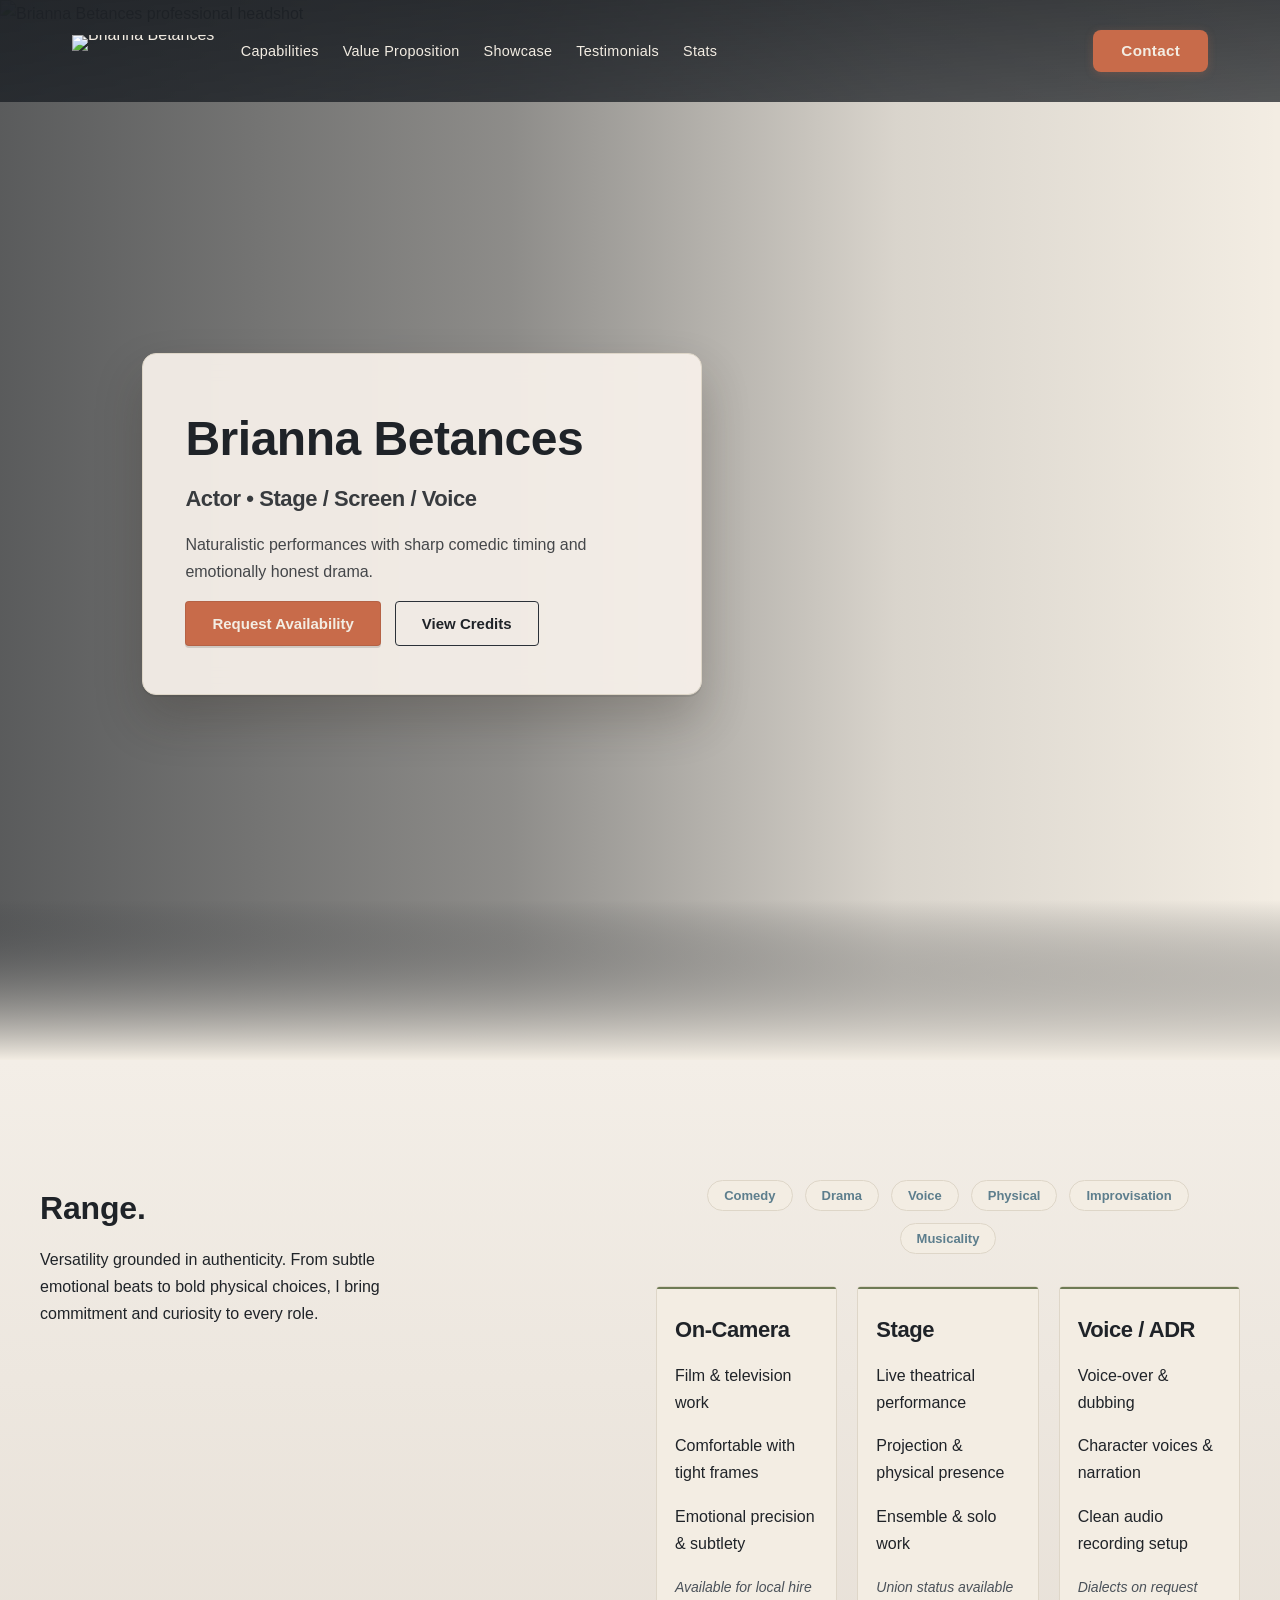
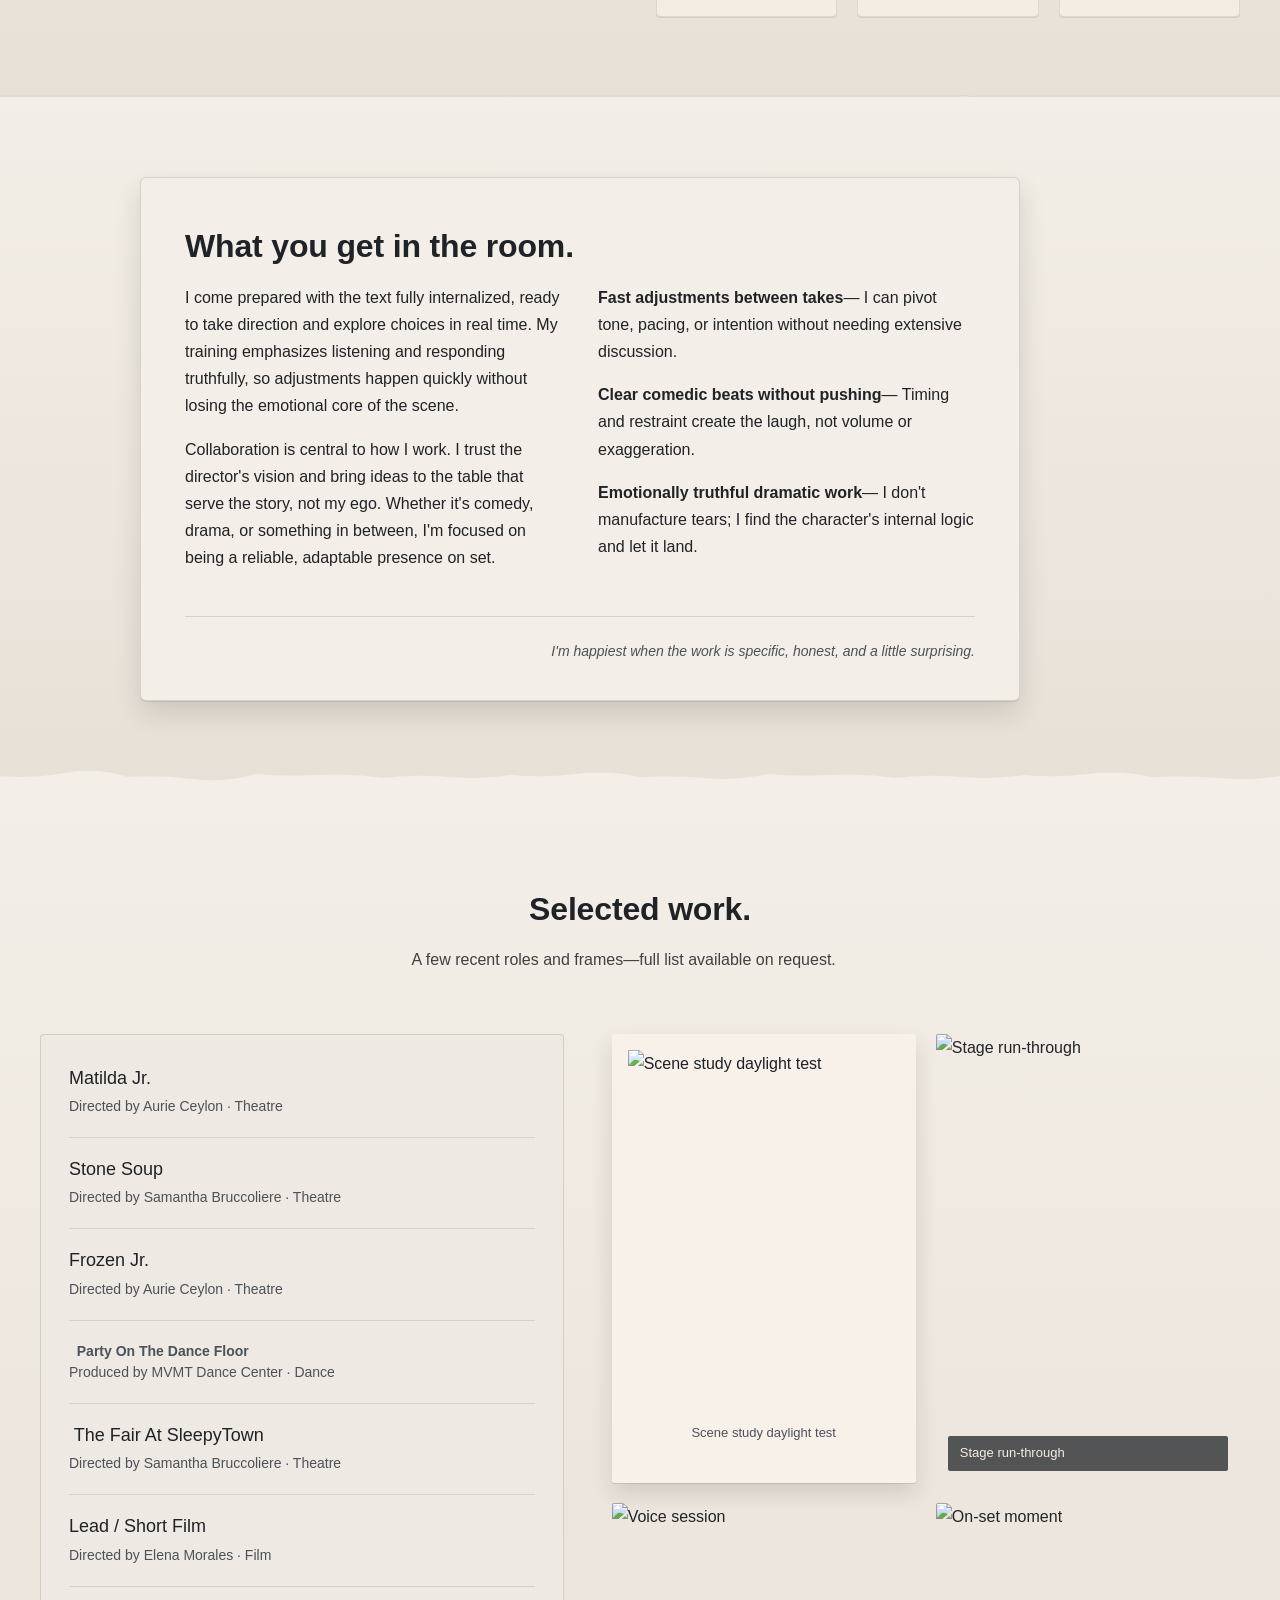
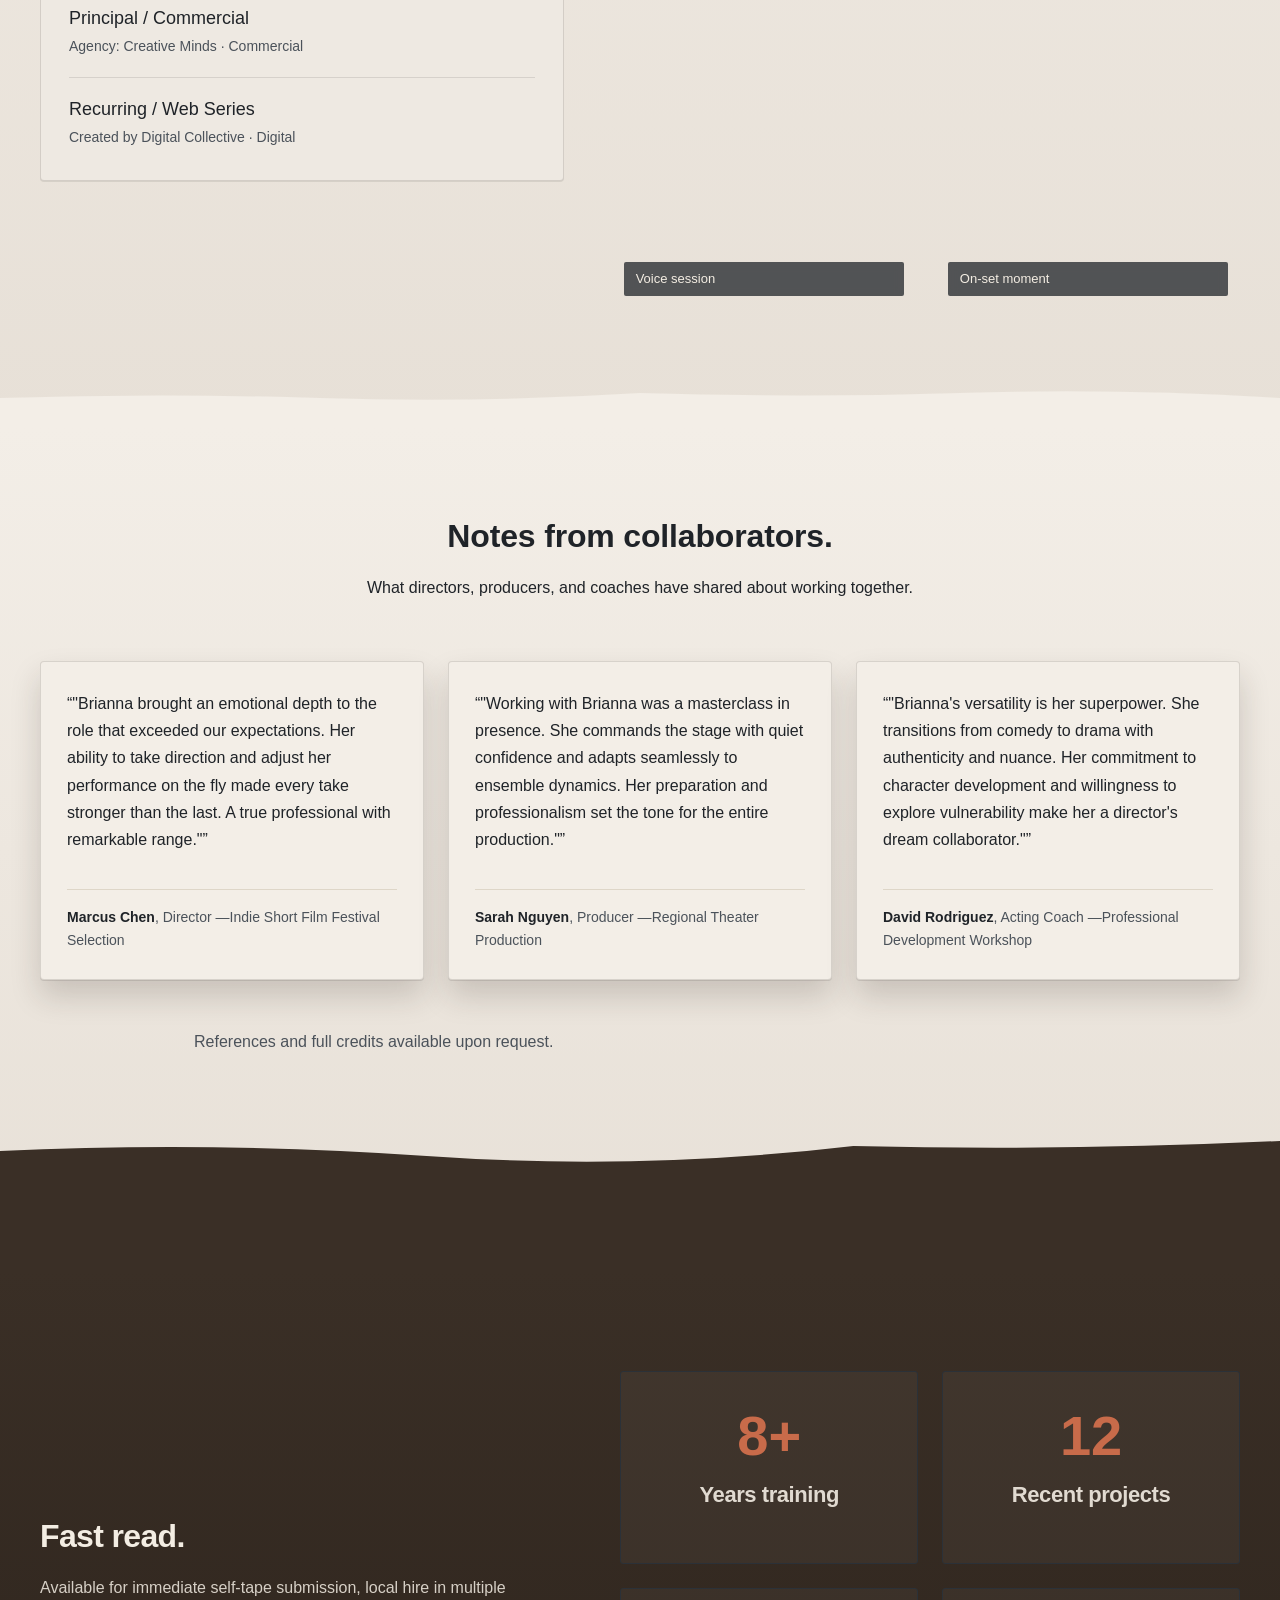
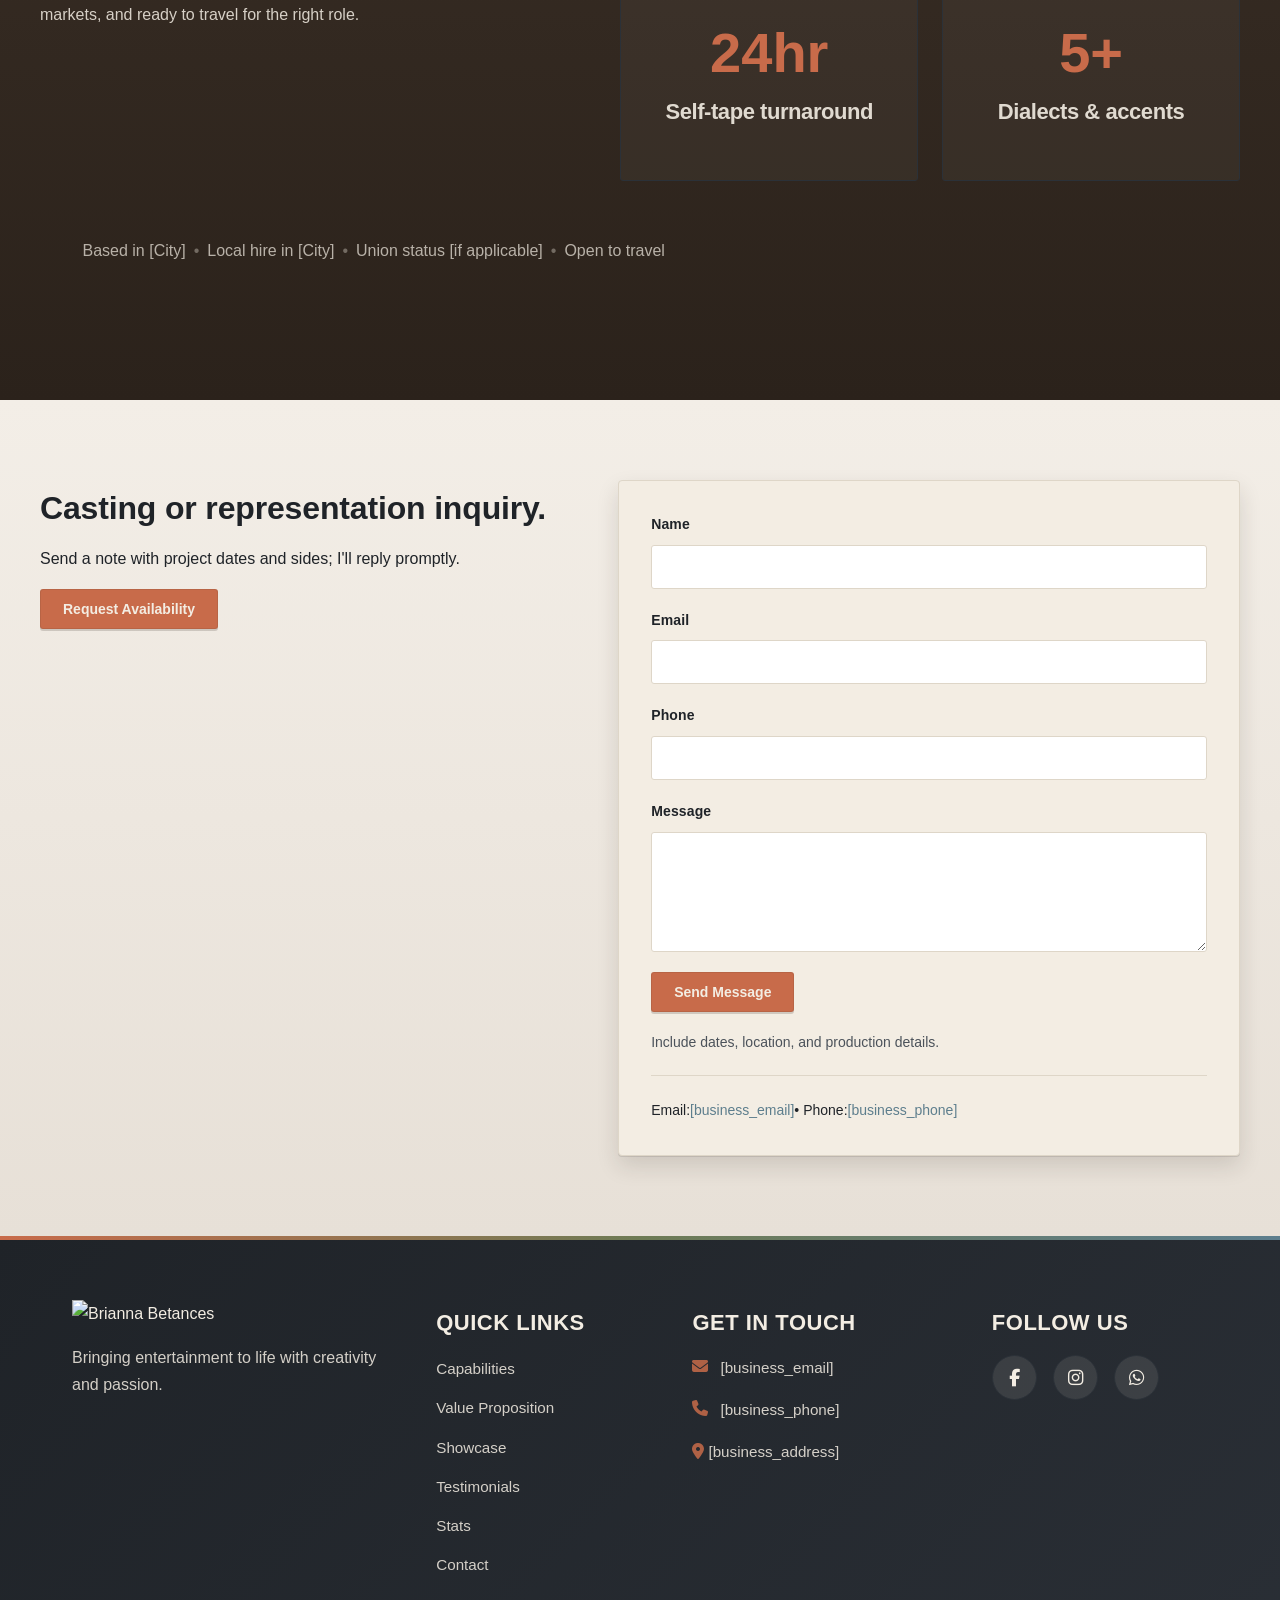
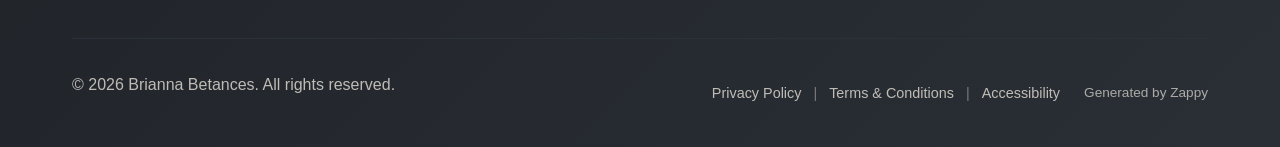
==== commit ffb96b49: "Background sync: Progressive GitHub Sync" ====
--- a/public/index.html
+++ b/public/index.html
@@ -1 +1 @@
-<!doctype html><html dir="ltr" lang="en"><head><meta charset="UTF-8"><meta content="width=device-width,initial-scale=1" name="viewport"><meta content="index, follow" name="robots"><title>Voice Acting Portfolio &amp; Headshots — Brianna Betances</title><meta content="Explore Brianna Betances&#39; professional acting portfolio featuring voice acting demos, theatrical headshots, and performance reels. Discover versatile talent ready for your next production." name="description"><meta content="voice acting portfolio, acting portfolio headshots, actor portfolio, acting portfolio examples, professional acting showcase" name="keywords"><link href="/assets/favicon.ico" rel="icon" type="image/x-icon"><link href="/assets/favicon-16x16.png" rel="icon" type="image/png" sizes="16x16"><link href="/assets/favicon-32x32.png" rel="icon" type="image/png" sizes="32x32"><link href="/assets/favicon-48x48.png" rel="icon" type="image/png" sizes="48x48"><link href="/assets/favicon-192x192.png" rel="icon" type="image/png" sizes="192x192"><link href="/assets/favicon-512x512.png" rel="icon" type="image/png" sizes="512x512"><link href="/assets/apple-touch-icon.png" rel="apple-touch-icon"><script>!function(){"use strict";var t="233d50db-b3a7-4fcc-b76b-6f503cc0b93e",e="https://api.zappy5.com/api/analytics/track",a=18e5,n=2592e6,o=!0,i=!0,r=!0;var s=function(){var e="zappy_visitor_"+t,a=null;try{if(a=localStorage.getItem(e)){var o=JSON.parse(a),i=Date.now();if(i-o.created<n)return o.lastSeen=i,localStorage.setItem(e,JSON.stringify(o)),o.id}}catch(t){console.warn("Zappy Analytics: LocalStorage not available")}var r="zv_"+Date.now()+"_"+Math.random().toString(36).substr(2,9);try{localStorage.setItem(e,JSON.stringify({id:r,created:Date.now(),lastSeen:Date.now()}))}catch(t){}return r}(),c=function(){var e="zappy_session_"+t,n=null;try{if(n=sessionStorage.getItem(e)){var o=JSON.parse(n),i=Date.now();if(i-o.timestamp<a)return o.timestamp=i,sessionStorage.setItem(e,JSON.stringify(o)),o.id}}catch(t){console.warn("Zappy Analytics: SessionStorage not available")}var r="zs_"+Date.now()+"_"+Math.random().toString(36).substr(2,9);try{sessionStorage.setItem(e,JSON.stringify({id:r,timestamp:Date.now()}))}catch(t){}return r}();function l(a,n){n=n||{};var o={website_id:t,event_type:a,page_path:window.location.pathname,referrer:document.referrer||"direct",visitor_id:s,session_id:c,metadata:n};if(navigator.sendBeacon){var i=new Blob([JSON.stringify(o)],{type:"application/json"});navigator.sendBeacon(e,i)}else fetch(e,{method:"POST",headers:{"Content-Type":"application/json"},body:JSON.stringify(o),keepalive:!0}).catch(function(t){console.warn("Zappy Analytics: Failed to track event",t)})}o&&l("pageview",{title:document.title,url:window.location.href}),i&&document.addEventListener("click",function(t){var e=t.target;if("BUTTON"===e.tagName||e.closest("button")){var a="BUTTON"===e.tagName?e:e.closest("button");l("click",{element:"button",text:a.textContent.trim().substring(0,100),id:a.id||null,class:a.className||null})}else if("A"===e.tagName||e.closest("a")){var n="A"===e.tagName?e:e.closest("a");l("navigation",{element:"link",text:n.textContent.trim().substring(0,100),href:n.href,external:n.hostname!==window.location.hostname})}},!0),r&&document.addEventListener("submit",function(t){var e=t.target;l("form_submit",{form_id:e.id||null,form_name:e.name||null,form_action:e.action||null,form_method:e.method||"GET"})},!0);var d=Date.now();window.addEventListener("beforeunload",function(){l("page_unload",{time_on_page:Math.floor((Date.now()-d)/1e3),page_path:window.location.pathname})}),window.zappyAnalytics={track:l,getVisitorId:function(){return s},getSessionId:function(){return c}}}()</script><meta content="Voice Acting Portfolio &amp; Headshots — Brianna Betances" property="og:title"><meta content="Explore Brianna Betances' professional acting portfolio featuring voice acting demos, theatrical headshots, and performance reels. Discover versatile talent ready for your next production." property="og:description"><meta content="website" property="og:type"><meta content="en_US" property="og:locale"><meta content="summary_large_image" name="twitter:card"><meta content="Voice Acting Portfolio &amp; Headshots — Brianna Betances" name="twitter:title"><meta content="Explore Brianna Betances' professional acting portfolio featuring voice acting demos, theatrical headshots, and performance reels. Discover versatile talent ready for your next production." name="twitter:description"><link href="https://cdnjs.cloudflare.com/ajax/libs/font-awesome/6.4.0/css/all.min.css" rel="stylesheet"><link href="/assets/favicon.ico" rel="icon" type="image/x-icon"><link href="/assets/favicon-16x16.png" rel="icon" type="image/png" sizes="16x16"><link href="/assets/favicon-32x32.png" rel="icon" type="image/png" sizes="32x32"><link href="/assets/favicon-48x48.png" rel="icon" type="image/png" sizes="48x48"><link href="/assets/favicon-192x192.png" rel="icon" type="image/png" sizes="192x192"><link href="/assets/favicon-512x512.png" rel="icon" type="image/png" sizes="512x512"><link href="/assets/apple-touch-icon.png" rel="apple-touch-icon"><link href="https://cdn.jsdelivr.net/npm/vanilla-cookieconsent@3/dist/cookieconsent.css" rel="stylesheet"><script src="https://cdn.jsdelivr.net/npm/vanilla-cookieconsent@3/dist/cookieconsent.umd.js"></script><script src="https://cdn.jsdelivr.net/gh/mickidum/acc_toolbar/acctoolbar/acctoolbar.min.js"></script><link href="/styles.css" rel="stylesheet"><style id="zappy-dropdown-submenu-styles">#navMenu li:has(.sub-menu),.nav-menu li:has(.sub-menu),.navbar li:has(.sub-menu),nav li:has(.sub-menu){position:relative}#navMenu .sub-menu,.nav-menu .sub-menu,.navbar .sub-menu,nav .sub-menu{display:block!important;position:absolute!important;top:100%;left:0;min-width:220px;background:#fff;border-radius:8px;box-shadow:0 8px 25px rgba(0,0,0,.15);padding:8px 0;opacity:0;visibility:hidden;transform:translateY(10px);transition:all .3s ease;z-index:1000;list-style:none;pointer-events:none}#navMenu li:hover>.sub-menu,.nav-menu li:hover>.sub-menu,.navbar li:hover>.sub-menu,nav li:hover>.sub-menu{opacity:1!important;visibility:visible!important;transform:translateY(0)!important;pointer-events:auto!important}.sub-menu li{list-style:none;margin:0;padding:0}.sub-menu a{display:block!important;padding:10px 16px!important;color:var(--text-dark,#333)!important;font-weight:500;text-decoration:none;white-space:nowrap;transition:background-color .2s}.sub-menu a:hover{background-color:#f5f5f5}[dir=rtl] .nav-menu .sub-menu,[dir=rtl] .navbar .sub-menu,[dir=rtl] nav .sub-menu,html[lang=ar] .nav-menu .sub-menu,html[lang=ar] .navbar .sub-menu,html[lang=ar] nav .sub-menu,html[lang=he] .nav-menu .sub-menu,html[lang=he] .navbar .sub-menu,html[lang=he] nav .sub-menu{left:auto!important;right:0!important}.sub-menu:empty,.sub-menu:not(:has(li)),.sub-menu:not(:has(li:not(.zappy-hidden-menu-item))){display:none!important;opacity:0!important;visibility:hidden!important;pointer-events:none!important}li:has(.menu-group-title):hover>.sub-menu{opacity:1!important;visibility:visible!important;transform:translateY(0)!important;pointer-events:auto!important}#navMenu>li>.menu-group-title,.nav-menu>li>.menu-group-title{display:inline-block;padding:.5rem 1rem;cursor:default;user-select:none}@media (max-width:768px){#navMenu .sub-menu,.nav-menu .sub-menu,.navbar .sub-menu,nav .sub-menu{position:static!important;transform:none!important;box-shadow:none!important;background:0 0!important;max-height:0;overflow:hidden;opacity:0;visibility:hidden;transition:max-height .3s ease,opacity .3s ease;padding:0!important;border-radius:0!important}.sub-menu.mobile-expanded{max-height:500px!important;opacity:1!important;visibility:visible!important;padding:8px 0 8px 16px!important}[dir=rtl] .sub-menu.mobile-expanded,html[lang=he] .sub-menu.mobile-expanded{padding:8px 16px 8px 0!important}#navMenu li:hover>.sub-menu,.nav-menu li:hover>.sub-menu,.navbar li:hover>.sub-menu,nav li:hover>.sub-menu{opacity:0;visibility:hidden;pointer-events:none}#navMenu li>.sub-menu.mobile-expanded,.nav-menu li>.sub-menu.mobile-expanded,.navbar li>.sub-menu.mobile-expanded,nav li>.sub-menu.mobile-expanded{opacity:1!important;visibility:visible!important;pointer-events:auto!important}#navMenu li:has(.sub-menu),.nav-menu li:has(.sub-menu),.navbar li:has(.sub-menu),nav li:has(.sub-menu){display:flex!important;flex-wrap:wrap!important;align-items:center!important;position:relative!important;min-height:44px!important}#navMenu li:has(.sub-menu)>a,.nav-menu li:has(.sub-menu)>a,.navbar li:has(.sub-menu)>a,nav li:has(.sub-menu)>a{flex:1!important;min-width:0!important}#navMenu li:has(.sub-menu)>.menu-group-title,.nav-menu li:has(.sub-menu)>.menu-group-title,.navbar li:has(.sub-menu)>.menu-group-title,nav li:has(.sub-menu)>.menu-group-title{flex:1!important;min-width:0!important;padding:0!important;line-height:inherit!important}#navMenu li:has(.sub-menu)>.sub-menu,.nav-menu li:has(.sub-menu)>.sub-menu,.navbar li:has(.sub-menu)>.sub-menu,nav li:has(.sub-menu)>.sub-menu{flex-basis:100%!important;width:100%!important}#navMenu li:has(.sub-menu)>a [class*=arrow],#navMenu li:has(.sub-menu)>a [class*=chevron],.nav-menu li:has(.sub-menu)>a .fa-angle-down,.nav-menu li:has(.sub-menu)>a .fa-chevron-down,.nav-menu li:has(.sub-menu)>a [class*=arrow],.nav-menu li:has(.sub-menu)>a [class*=chevron],nav li:has(.sub-menu)>a [class*=arrow],nav li:has(.sub-menu)>a [class*=chevron]{display:none!important;visibility:hidden!important}.mobile-submenu-toggle{display:flex!important;align-items:center!important;justify-content:center!important;width:44px!important;height:auto!important;background:0 0!important;border:none!important;cursor:pointer!important;color:var(--text-dark)!important;position:static!important;flex-shrink:0!important;align-self:stretch!important;z-index:2!important;padding:0!important;margin:0!important}.mobile-submenu-toggle::after{content:''!important;width:0!important;height:0!important;border-left:6px solid transparent!important;border-right:6px solid transparent!important;border-top:7px solid currentColor!important;transition:transform .3s ease!important}.mobile-submenu-toggle.expanded::after{transform:rotate(180deg)!important}.sub-menu a{padding:10px 0!important;display:block!important;color:var(--text-dark)!important}.navbar .sub-menu li a,.zappy-products-dropdown .sub-menu a,nav.navbar .sub-menu li a{color:var(--text-dark)!important}}@media (min-width:769px){.mobile-submenu-toggle{display:none!important}}</style><style id="mobile-lang-menu-deployed-css">@media (max-width:768px){.lang-switcher,.nav-container .lang-switcher,.nav-cta-container .lang-switcher,.nav-ecommerce-icons .lang-switcher,.nav-icons-left .lang-switcher,.navbar .lang-switcher,.navbar .nav-cta-container .lang-switcher{display:none!important}.mobile-lang-menu{width:100%;border-top:1px solid rgba(128,128,128,.2);padding:8px 0 0 0;margin-top:8px}.mobile-lang-toggle{display:flex!important;align-items:center;justify-content:space-between;width:100%;padding:12px 16px;background:0 0;border:none;cursor:pointer;font-size:15px;color:inherit;font-family:inherit}.mobile-lang-toggle::after{content:'';display:inline-block;width:8px;height:8px;border-right:2px solid currentColor;border-bottom:2px solid currentColor;transform:rotate(45deg);transition:transform .3s ease;margin-left:8px}.mobile-lang-toggle.expanded::after{transform:rotate(-135deg)}.mobile-lang-options{max-height:0;overflow:hidden;transition:max-height .3s ease}.mobile-lang-options.expanded{max-height:300px}.mobile-lang-option{display:flex!important;align-items:center;gap:10px;padding:10px 24px;text-decoration:none;color:inherit;font-size:14px;font-family:inherit}.mobile-lang-option:hover{background:rgba(128,128,128,.1)}.mobile-lang-option.active{font-weight:600;opacity:.7;pointer-events:none}.mobile-lang-option img{width:20px;height:20px;border-radius:50%}}@media (min-width:769px){.mobile-lang-menu{display:none!important}}</style><style id="zappy-widget-visibility">#mic-access-tool-box,#mic-access-tool-general-button,#mic-init-access-tool #mic-access-tool-box,#mic-init-access-tool #mic-access-tool-general-button,#mic-init-access-tool .mic-access-tool-general-button,._access-icon,._access-menu,.mic-access-tool-box,.mic-access-tool-general-button,div[id*=mic-access-tool-box]{display:none!important;visibility:hidden!important;opacity:0!important;pointer-events:none!important}</style></head><body><nav class="navbar"><button class="mobile-toggle" aria-label="Menu" id="mobileToggle"><svg viewbox="0 0 24 24" fill="none" height="24" width="24" class="hamburger-icon"><path d="M3 12h18M3 6h18M3 18h18" stroke="currentColor" stroke-width="2" stroke-linecap="round"></path></svg><svg viewbox="0 0 24 24" fill="none" height="24" width="24" class="close-icon" style="display:none"><path d="M18 6L6 18M6 6l12 12" stroke="currentColor" stroke-width="2" stroke-linecap="round"></path></svg></button><button class="phone-header-btn" aria-label="Call"><svg viewbox="0 0 24 24" fill="currentColor" height="20" width="20"><path d="M22 16.92v3a2 2 0 0 1-2.18 2 19.79 19.79 0 0 1-8.63-3.07 19.5 19.5 0 0 1-6-6 19.79 19.79 0 0 1-3.07-8.67A2 2 0 0 1 4.11 2h3a2 2 0 0 1 2 1.72 12.84 12.84 0 0 0 .7 2.81 2 2 0 0 1-.45 2.11L8.09 9.91a16 16 0 0 0 6 6l1.27-1.27a2 2 0 0 1 2.11-.45 12.84 12.84 0 0 0 2.81.7A2 2 0 0 1 22 16.92z"></path></svg></button><div class="nav-container"><div class="nav-brand"><a href="/" class="logo-link"><img alt="Brianna Betances" class="logo" src="/assets/brianna-betances-entertainment-logo.webp"></a></div><ul class="nav-menu" id="navMenu"><li><a href="#capabilities">Capabilities</a></li><li><a href="#value-proposition">Value Proposition</a></li><li><a href="#showcase">Showcase</a></li><li><a href="#testimonials">Testimonials</a></li><li><a href="#stats">Stats</a></li></ul><div class="nav-cta-container"><a href="#contact" class="nav-cta-btn">Contact</a></div></div></nav><script>window.addEventListener("load",function(){const e=document.querySelector(".navbar, nav, header");if(!e)return void console.log("[Navbar] Navbar element not found");let t=document.getElementById("mobileToggle")||document.querySelector(".mobile-toggle")||document.querySelector(".hamburger")||document.querySelector(".hamburger-menu")||document.querySelector(".menu-toggle")||document.querySelector(".burger-menu")||document.querySelector('[aria-label="Menu"]')||document.querySelector('[aria-label="תפריט"]');const o=document.querySelector(".phone-header-btn"),n=window.getComputedStyle(e);let r=n.backgroundColor;if(console.log("[Navbar] Initial navbar background:",r),"transparent"===r||"rgba(0, 0, 0, 0)"===r||r.startsWith("rgba")&&r.includes(", 0)")){const e=n.backgroundImage;if(e&&"none"!==e)console.log("[Navbar] Navbar has background image/gradient, using dark text"),r="rgb(240, 240, 240)";else{const e=window.getComputedStyle(document.body).backgroundColor;console.log("[Navbar] Navbar transparent, using body background:",e),r=e}}const i=r.match(/\d+/g);if(i&&i.length>=3){const e=(.299*parseInt(i[0])+.587*parseInt(i[1])+.114*parseInt(i[2]))/255;console.log("[Navbar] Mobile button colors preserved from Claude CSS (luminance:",e.toFixed(2)+")");const n=document.createElement("style");n.id="zappy-mobile-nav-fix";document.documentElement.lang;document.documentElement.dir,n.textContent='\n        /* Hide mobile buttons on desktop, show only on mobile */\n        @media (min-width: 769px) {\n          .mobile-toggle,\n          .phone-header-btn {\n            display: none !important;\n          }\n        }\n        \n        /* Show and position mobile buttons correctly on mobile */\n        @media (max-width: 768px) {\n          .mobile-toggle,\n          .phone-header-btn {\n            position: absolute !important;\n            top: 50% !important;\n            transform: translateY(-50%) !important;\n            z-index: 1001 !important;\n            display: flex !important;\n            align-items: center !important;\n            justify-content: center !important;\n            width: 36px !important;\n            height: 36px !important;\n            border-radius: 50% !important;\n            border: none !important;\n            cursor: pointer !important;\n            padding: 6px !important;\n            background: none !important;\n            color: var(--nav-text, var(--text-dark)) !important;\n          }\n          \n          /* LTR positioning (default): hamburger LEFT, phone RIGHT */\n          html:not([dir="rtl"]):not([lang="he"]):not([lang="ar"]) .mobile-toggle,\n          html[dir="ltr"] .mobile-toggle {\n            left: 12px !important;\n            right: auto !important;\n          }\n          html:not([dir="rtl"]):not([lang="he"]):not([lang="ar"]) .phone-header-btn,\n          html[dir="ltr"] .phone-header-btn {\n            right: 12px !important;\n            left: auto !important;\n          }\n          \n          /* RTL positioning: hamburger RIGHT, phone LEFT */\n          html[dir="rtl"] .mobile-toggle,\n          html[lang="he"] .mobile-toggle,\n          html[lang="ar"] .mobile-toggle {\n            right: 12px !important;\n            left: auto !important;\n          }\n          html[dir="rtl"] .phone-header-btn,\n          html[lang="he"] .phone-header-btn,\n          html[lang="ar"] .phone-header-btn {\n            left: 12px !important;\n            right: auto !important;\n          }\n          \n          /* CRITICAL: Ensure nav-container has min-height on mobile */\n          /* All children are positioned absolutely/fixed on mobile, so height:auto collapses to 0 */\n          .nav-container {\n            min-height: 70px !important;\n            position: relative !important;\n          }\n          \n          /* Ensure SVG icons are properly sized and inherit color */\n          .mobile-toggle svg,\n          .phone-header-btn svg {\n            width: 24px !important;\n            height: 24px !important;\n            /* Don\'t force display - let JavaScript control hamburger/close toggle */\n          }\n          \n          /* Reset nav-cta-container on mobile - remove desktop box-shadow/padding */\n          /* that creates a visible ghost box when CTA button is hidden */\n          .nav-cta-container {\n            box-shadow: none !important;\n            padding: 0 !important;\n          }\n          \n          /* Hide nav-cta-container entirely on mobile when there\'s no lang-switcher */\n          /* (only the CTA button is inside, and it\'s hidden on mobile) */\n          .nav-cta-container:not(:has(.lang-switcher)) {\n            display: none !important;\n          }\n          \n          /* CRITICAL: Prevent hero image fade gradient from bleeding over headline text */\n          /* The .image-fade-gradient has bottom: -30px (extends below parent) */\n          /* On mobile stacked layout, this overlaps the h1 text below the image */\n          .hero-image-column {\n            overflow: hidden !important;\n          }\n          .image-fade-gradient {\n            bottom: 0 !important;\n          }\n          \n          /* Hide desktop language switcher on mobile - hamburger menu handles it */\n          /* High specificity to override stored CSS */\n          .lang-switcher,\n          .nav-cta-container .lang-switcher,\n          .nav-container .lang-switcher,\n          .navbar .lang-switcher,\n          .navbar .nav-cta-container .lang-switcher {\n            display: none !important;\n          }\n        }\n      ';const r=document.getElementById("zappy-mobile-nav-fix");r&&r.remove(),document.head.appendChild(n),console.log("[Navbar] Critical CSS injected for mobile nav positioning");const l=window.innerWidth<=768;if(t){const e=t.querySelector(".hamburger-icon"),o=t.querySelector(".close-icon");e&&(e.style.setProperty("width","24px","important"),e.style.setProperty("height","24px","important"),e.style.setProperty("display","block","important")),o&&(o.style.setProperty("width","24px","important"),o.style.setProperty("height","24px","important"),o.style.setProperty("display","none","important")),l?(t.style.setProperty("position","absolute","important"),t.style.setProperty("top","50%","important"),t.style.setProperty("transform","translateY(-50%)","important"),t.style.setProperty("z-index","1001","important"),t.style.removeProperty("left"),t.style.removeProperty("right"),console.log("[Navbar] Mobile toggle positioning applied (mobile viewport)")):(t.style.removeProperty("position"),t.style.removeProperty("top"),t.style.removeProperty("transform"),t.style.removeProperty("z-index"),t.style.removeProperty("left"),t.style.removeProperty("right"),console.log("[Navbar] Desktop viewport - cleared mobile toggle inline positioning"))}if(o){const e=o.querySelector("svg");e&&(e.style.width="24px",e.style.height="24px",e.setAttribute("width","24"),e.setAttribute("height","24")),l?(o.style.setProperty("position","absolute","important"),o.style.setProperty("top","50%","important"),o.style.setProperty("transform","translateY(-50%)","important"),o.style.setProperty("z-index","1001","important"),o.style.removeProperty("left"),o.style.removeProperty("right"),console.log("[Navbar] Phone button positioning applied (mobile viewport)")):(o.style.removeProperty("position"),o.style.removeProperty("top"),o.style.removeProperty("transform"),o.style.removeProperty("z-index"),o.style.removeProperty("left"),o.style.removeProperty("right"),console.log("[Navbar] Desktop viewport - cleared phone button inline positioning"))}}else console.log("[Navbar] Could not parse background color:",r);t=document.getElementById("mobileToggle")||document.querySelector(".mobile-toggle")||document.querySelector(".hamburger")||document.querySelector(".hamburger-menu")||document.querySelector(".menu-toggle")||document.querySelector(".burger-menu")||document.querySelector('[aria-label="Menu"]')||document.querySelector('[aria-label="תפריט"]');const l=document.getElementById("navMenu")||document.querySelector(".nav-menu")||document.querySelector(".nav-links")||document.querySelector("nav ul:not(.submenu)");if(!t||!l)return void console.log("[Navbar] Mobile toggle or menu not found:",{toggle:!!t,menu:!!l});l.id||(l.id="navMenu"),console.log("[Navbar] Initializing mobile menu...");const a=t.cloneNode(!0);t.parentNode.replaceChild(a,t),a.addEventListener("click",function(e){e.preventDefault(),e.stopPropagation();const t=this.querySelector(".hamburger-icon"),o=this.querySelector(".close-icon");l.classList.contains("active")?(l.classList.remove("active"),t&&t.style.setProperty("display","block","important"),o&&o.style.setProperty("display","none","important"),document.body.style.overflow="",console.log("[Navbar] Menu closed")):(l.classList.add("active"),t&&t.style.setProperty("display","none","important"),o&&o.style.setProperty("display","block","important"),document.body.style.overflow="hidden",console.log("[Navbar] Menu opened"))}),l.querySelectorAll("a").forEach(function(e){e.addEventListener("click",function(){if("#"===this.getAttribute("href"))return;const e=a.querySelector(".hamburger-icon"),t=a.querySelector(".close-icon");l.classList.remove("active"),e&&e.style.setProperty("display","block","important"),t&&t.style.setProperty("display","none","important"),document.body.style.overflow="",console.log("[Navbar] Menu closed (link clicked)")})});var s=l.querySelectorAll(".dropdown-toggle");s.forEach(function(e){e.addEventListener("click",function(e){e.preventDefault(),e.stopPropagation();var t=this.closest(".nav-dropdown");t&&(t.parentNode.querySelectorAll(".nav-dropdown.open").forEach(function(e){e!==t&&e.classList.remove("open")}),t.classList.toggle("open"),console.log("[Navbar] Dropdown toggled:",t.classList.contains("open")?"open":"closed"))})}),document.addEventListener("click",function(e){e.target.closest(".nav-dropdown")||document.querySelectorAll(".nav-dropdown.open").forEach(function(e){e.classList.remove("open")})}),console.log("[Navbar] Dropdown handlers initialized for "+s.length+" dropdowns"),o&&o.addEventListener("click",function(){const e=document.querySelectorAll('a[href^="tel:"]'),t=e.length>0?e[0].getAttribute("href").replace("tel:",""):"[business_phone]";window.location.href="tel:"+t,console.log("[Navbar] Phone button clicked")}),console.log("[Navbar] Mobile menu initialized successfully");const p=function(){const e=document.querySelector(".whatsapp-float");e&&(window.innerWidth>=769?(e.style.setProperty("display","none","important"),e.style.setProperty("visibility","hidden","important"),e.style.setProperty("opacity","0","important"),e.style.setProperty("pointer-events","none","important"),console.log("[WhatsApp] Button hidden on desktop")):(e.style.removeProperty("display"),e.style.removeProperty("visibility"),e.style.removeProperty("opacity"),e.style.removeProperty("pointer-events"),console.log("[WhatsApp] Button visible on mobile")))};let c;p(),window.addEventListener("resize",function(){clearTimeout(c),c=setTimeout(p,100)})})</script><main><section class="home-hero-section" data-layout-spec="Home-hero" id="hero" data-hero-type="fullscreen-scrim"><div class="home-hero-section__background"><img alt="Brianna Betances professional headshot" class="home-hero-section__bg-image" src="/assets/site-home-hero-headshot.webp" data-context="Professional natural-light headshot of a young female actor with warm, approachable expression. Slightly desaturated color palette with soft focus. Subject positioned on the right side of frame with generous negative space on the left for text overlay. Natural outdoor or studio lighting with soft shadows. Clean, editorial photography style suitable for casting portfolio." data-placeholder="home-hero-headshot" height="1080" width="1920" data-hero-bg="true"></div><div class="home-hero-section__scrim" aria-hidden="true"></div><div class="home-hero-section__content-wrapper"><div class="home-hero-section__overlay-card"><h1 class="home-hero-section__title">Brianna Betances</h1><h3 class="home-hero-section__subtitle">Actor • Stage / Screen / Voice</h3><p class="home-hero-section__tagline">Naturalistic performances with sharp comedic timing and emotionally honest drama.</p><div class="home-hero-section__cta-group"><a href="#contact" class="home-hero-section__btn home-hero-section__btn--primary">Request Availability</a><a href="#credits" class="home-hero-section__btn home-hero-section__btn--secondary">View Credits</a></div></div></div><div class="home-hero-section__divider-wrapper"><svg viewbox="0 0 1200 160" aria-hidden="true" data-no-icon-edit="true" preserveaspectratio="none" xmlns="http://www.w3.org/2000/svg"><defs><lineargradient id="home-hero-fade-gradient" x1="0%" x2="0%" y1="0%" y2="100%"><stop offset="0%" style="stop-color:rgba(31,35,40,0)"></stop><stop offset="100%" style="stop-color:#F3EDE3;stop-opacity:1"></stop></lineargradient></defs><rect fill="url(#home-hero-fade-gradient)" height="160" width="1200" x="0" y="0"></rect></svg></div></section><section class="home-capabilities-section" data-layout-spec="Home-capabilities" id="capabilities"><div class="home-capabilities-container"><div class="home-capabilities-grid"><div class="home-capabilities-intro"><h2>Range.</h2><p>Versatility grounded in authenticity. From subtle emotional beats to bold physical choices, I bring commitment and curiosity to every role.</p></div><div class="home-capabilities-range-cluster"><div class="home-capabilities-tags"><span class="home-capabilities-tag">Comedy</span><span class="home-capabilities-tag">Drama</span><span class="home-capabilities-tag">Voice</span><span class="home-capabilities-tag">Physical</span><span class="home-capabilities-tag">Improvisation</span><span class="home-capabilities-tag">Musicality</span></div><div class="home-capabilities-cards"><div class="home-capabilities-card"><div class="home-capabilities-card-accent"></div><h3>On-Camera</h3><p>Film &amp; television work</p><p>Comfortable with tight frames</p><p>Emotional precision &amp; subtlety</p><small>Available for local hire</small></div><div class="home-capabilities-card"><div class="home-capabilities-card-accent"></div><h3>Stage</h3><p>Live theatrical performance</p><p>Projection &amp; physical presence</p><p>Ensemble &amp; solo work</p><small>Union status available</small></div><div class="home-capabilities-card"><div class="home-capabilities-card-accent"></div><h3>Voice / ADR</h3><p>Voice-over &amp; dubbing</p><p>Character voices &amp; narration</p><p>Clean audio recording setup</p><small>Dialects on request</small></div></div></div></div></div><div class="home-capabilities-divider-wrapper"><svg viewbox="0 0 1200 2" aria-hidden="true" data-no-icon-edit="true" preserveaspectratio="none" xmlns="http://www.w3.org/2000/svg"><line stroke="var(--border-light)" stroke-width="1" x1="0" x2="900" y1="1" y2="1"></line><path d="M900,1 L905,0.3 L910,1.7 L915,1" fill="#F3EEE7" stroke="var(--border-light)" stroke-width="1"></path><line stroke="var(--border-light)" stroke-width="1" x1="915" x2="1200" y1="1" y2="1"></line></svg></div></section><section class="home-value-proposition-section" data-layout-spec="Home-value-proposition" id="value-proposition"><div class="home-value-proposition-container"><div class="home-value-proposition-journal-box"><h2>What you get in the room.</h2><div class="home-value-proposition-content-grid"><div class="home-value-proposition-approach"><p>I come prepared with the text fully internalized, ready to take direction and explore choices in real time. My training emphasizes listening and responding truthfully, so adjustments happen quickly without losing the emotional core of the scene.</p><p>Collaboration is central to how I work. I trust the director's vision and bring ideas to the table that serve the story, not my ego. Whether it's comedy, drama, or something in between, I'm focused on being a reliable, adaptable presence on set.</p></div><div class="home-value-proposition-proof-points"><p><strong>Fast adjustments between takes</strong>— I can pivot tone, pacing, or intention without needing extensive discussion.</p><p><strong>Clear comedic beats without pushing</strong>— Timing and restraint create the laugh, not volume or exaggeration.</p><p><strong>Emotionally truthful dramatic work</strong>— I don't manufacture tears; I find the character's internal logic and let it land.</p></div></div><div class="home-value-proposition-divider"></div><div class="home-value-proposition-journal-note"><small>I'm happiest when the work is specific, honest, and a little surprising.</small></div></div></div><div class="home-value-proposition-divider-wrapper"><svg viewbox="0 0 1200 60" aria-hidden="true" data-no-icon-edit="true" preserveaspectratio="none" xmlns="http://www.w3.org/2000/svg"><path d="M0,60 L0,35 Q30,38 60,32 T120,36 Q150,34 180,38 T240,33 Q270,36 300,34 T360,37 Q390,33 420,36 T480,34 Q510,37 540,33 T600,36 Q630,34 660,37 T720,33 Q750,36 780,34 T840,37 Q870,33 900,36 T960,34 Q990,37 1020,33 T1080,36 Q1110,34 1140,37 T1200,35 L1200,60 Z" fill="#F3EEE7"></path></svg></div></section><section class="home-showcase-section" data-layout-spec="Home-showcase" id="showcase"><div class="showcase-container"><div class="showcase-header"><h2>Selected work.</h2><p>A few recent roles and frames—full list available on request.</p></div><div class="showcase-grid zappy-vertical-grid" data-zappy-grid-align="start"><div class="credits-box"><div class="credits-list"><div class="credit-item"><div class="zappy-editable credit-role">Matilda Jr.&nbsp;</div><div class="zappy-editable credit-detail">Directed by Aurie Ceylon · Theatre&nbsp;</div></div><div class="credit-item"><div class="zappy-editable credit-role">Stone Soup&nbsp;</div><div class="zappy-editable credit-detail">Directed by Samantha Bruccoliere · Theatre&nbsp;</div></div><div class="credit-item"><div class="zappy-editable credit-role">Frozen Jr.&nbsp;</div><div class="zappy-editable credit-detail">Directed by Aurie Ceylon · Theatre&nbsp;</div></div><div class="credit-item"><div class="zappy-editable credit-detail"><b>&nbsp; Party On The Dance Floor</b><br>Produced by MVMT Dance Center · Dance</div></div><div class="credit-item"><div class="zappy-editable credit-role">Guest Star / Network Drama</div><div class="zappy-editable credit-detail">Directed by James Park · Television</div></div><div class="credit-item"><div class="zappy-editable credit-role">Lead / Short Film</div><div class="zappy-editable credit-detail">Directed by Elena Morales · Film</div></div><div class="credit-item"><div class="zappy-editable credit-role">Principal / Commercial</div><div class="zappy-editable credit-detail">Agency: Creative Minds · Commercial</div></div><div class="credit-item"><div class="zappy-editable credit-role">Recurring / Web Series</div><div class="zappy-editable credit-detail">Created by Digital Collective · Digital</div></div></div></div><div class="gallery-grid"><div class="gallery-item polaroid-frame"><div class="polaroid-inner"><img alt="Scene study daylight test" class="zappy-editable-image" src="/assets/site-home-showcase-image-1.webp" data-context="Natural daylight headshot of young actor Brianna Betances in a scene study setting, soft window light, neutral expression showing range and depth, professional acting portfolio photography" data-placeholder="home-showcase-image-1" height="400" width="300" data-element-id="img-1773113230455-4qplx7hs8" data-element-type="image" data-original-position="static" style="position:relative"><div class="zappy-editable polaroid-caption">Scene study daylight test</div></div></div><div class="gallery-item"><img alt="Stage run-through" class="zappy-editable-image" src="/assets/site-home-showcase-image-2.webp" data-context="Behind-the-scenes photo of young actor Brianna Betances on a theater stage during rehearsal, warm stage lighting, candid moment showing professionalism and preparation" data-placeholder="home-showcase-image-2" height="400" width="300" data-element-id="img-1773113230455-0o5fspl1s" data-element-type="image" data-original-position="static" style="position:relative"><div class="zappy-editable gallery-caption">Stage run-through</div></div><div class="gallery-item"><img alt="Voice session" class="zappy-editable-image" src="/assets/site-home-showcase-image-3.webp" data-context="Professional photo of young actor Brianna Betances in a voice recording booth with microphone and headphones, focused expression, showing versatility in voice acting" data-placeholder="home-showcase-image-3" height="400" width="300" data-element-id="img-1773113230455-to7olq0i5" data-element-type="image" data-original-position="static" style="position:relative"><div class="zappy-editable gallery-caption">Voice session</div></div><div class="gallery-item"><div data-zappy-zoom-wrapper="true" data-element-id="img-1773113230455-0pg86o5mf" data-element-type="image" data-zappy-zoom-wrapper-width="480px" data-zappy-zoom-wrapper-height="643px" data-zappy-zoom-wrapper-width-mode="px" style="position:relative!important;overflow:visible!important;width:100%!important;max-width:100%!important;margin-left:auto!important;margin-right:auto!important;height:auto!important;display:block!important;min-height:150px!important" data-zappy-zoom-clip="true" data-zappy-wrapper-margins-applied="true"><img alt="On-set moment" class="zappy-editable-image" src="/assets/site-home-showcase-image-4.webp" data-context="Candid on-set photo of young actor Brianna Betances between takes on a film production, natural lighting, showing authentic personality and professionalism" data-placeholder="home-showcase-image-4" height="400" width="300" data-element-id="img-1773113230455-0pg86o5mf" data-element-type="image" data-original-position="static" style="position:relative!important;object-position:50% 50%;margin:0!important;width:100%!important;height:auto!important;max-width:100%!important;max-height:300px!important;display:block!important;object-fit:cover!important" data-zappy-zoom="1.02"></div><div class="zappy-editable gallery-caption">On-set moment</div></div></div></div></div><div class="showcase-divider-wrapper"><svg viewbox="0 0 1200 60" aria-hidden="true" data-no-icon-edit="true" preserveaspectratio="none" xmlns="http://www.w3.org/2000/svg"><path d="M0,60 L0,30 Q150,25 300,30 T600,25 Q750,30 900,25 T1200,30 L1200,60 Z" fill="#F3EEE7"></path></svg></div></section><section class="home-testimonials-section" data-layout-spec="Home-testimonials"><div class="home-testimonials-container"><div class="home-testimonials-header"><h2>Notes from collaborators.</h2><p class="home-testimonials-intro">What directors, producers, and coaches have shared about working together.</p></div><div class="home-testimonials-grid"><article class="home-testimonial-card"><blockquote><p>"Brianna brought an emotional depth to the role that exceeded our expectations. Her ability to take direction and adjust her performance on the fly made every take stronger than the last. A true professional with remarkable range."</p></blockquote><footer class="home-testimonial-attribution"><strong>Marcus Chen</strong>, Director —<em>Indie Short Film Festival Selection</em></footer></article><article class="home-testimonial-card"><blockquote><p>"Working with Brianna was a masterclass in presence. She commands the stage with quiet confidence and adapts seamlessly to ensemble dynamics. Her preparation and professionalism set the tone for the entire production."</p></blockquote><footer class="home-testimonial-attribution"><strong>Sarah Nguyen</strong>, Producer —<em>Regional Theater Production</em></footer></article><article class="home-testimonial-card"><blockquote><p>"Brianna's versatility is her superpower. She transitions from comedy to drama with authenticity and nuance. Her commitment to character development and willingness to explore vulnerability make her a director's dream collaborator."</p></blockquote><footer class="home-testimonial-attribution"><strong>David Rodriguez</strong>, Acting Coach —<em>Professional Development Workshop</em></footer></article></div><p class="home-testimonials-footer-note">References and full credits available upon request.</p></div><div class="home-testimonials-divider-wrapper"><svg viewbox="0 0 1200 180" aria-hidden="true" data-no-icon-edit="true" preserveaspectratio="none" xmlns="http://www.w3.org/2000/svg"><defs><lineargradient id="testimonials-divider-gradient" x1="0%" x2="100%" y1="0%" y2="0%"><stop offset="0%" style="stop-color:#F3EDE3;stop-opacity:1"></stop><stop offset="100%" style="stop-color:#E8E3DB;stop-opacity:1"></stop></lineargradient></defs><path d="M0,180 L0,60 Q200,50 400,65 T800,55 Q1000,60 1200,50 L1200,180 Z" fill="#3A2F26"></path></svg></div></section><section class="home-stats-section" data-layout-spec="Home-stats" id="stats"><div class="home-stats-container"><div class="home-stats-content"><div class="home-stats-intro"><h2>Fast read.</h2><p>Available for immediate self-tape submission, local hire in multiple markets, and ready to travel for the right role.</p></div><div class="home-stats-grid"><div class="home-stats-card"><div class="home-stats-number">8+</div><h3>Years training</h3></div><div class="home-stats-card"><div class="home-stats-number">12</div><h3>Recent projects</h3></div><div class="home-stats-card"><div class="home-stats-number">24hr</div><h3>Self-tape turnaround</h3></div><div class="home-stats-card"><div class="home-stats-number">5+</div><h3>Dialects &amp; accents</h3></div></div></div><div class="home-stats-trust"><p>Based in [City]<span class="home-stats-dot">•</span>Local hire in [City]<span class="home-stats-dot">•</span>Union status [if applicable]<span class="home-stats-dot">•</span>Open to travel</p></div></div><div class="home-stats-divider-wrapper"><svg viewbox="0 0 1200 2" aria-hidden="true" data-no-icon-edit="true" preserveaspectratio="none" xmlns="http://www.w3.org/2000/svg"><defs><lineargradient id="home-stats-fade" x1="0%" x2="100%" y1="0%" y2="0%"><stop offset="0%" style="stop-color:var(--border-dark);stop-opacity:1"></stop><stop offset="100%" style="stop-color:var(--border-dark)"></stop></lineargradient></defs><line stroke="url(#home-stats-fade)" stroke-width="1" x1="0" x2="1200" y1="1" y2="1"></line></svg></div></section><section class="home-contact-section" data-layout-spec="Home-contact" id="contact"><div class="home-contact-container"><div class="home-contact-content"><h2>Casting or representation inquiry.</h2><p>Send a note with project dates and sides; I'll reply promptly.</p><a href="#contact-form" class="btn-primary home-contact-cta">Request Availability</a></div><div class="home-contact-form-wrapper"><form class="contact-form" id="contact-form"><div class="form-group"><label for="contact-name">Name</label><input id="contact-name" name="name" required=""></div><div class="form-group"><label for="contact-email">Email</label><input id="contact-email" name="email" required="" type="email"></div><div class="form-group"><label for="contact-phone">Phone</label><input id="contact-phone" name="phone" type="tel"></div><div class="form-group"><label for="contact-message">Message</label><textarea id="contact-message" name="message" required="" rows="5"></textarea></div><button class="btn-primary" type="submit">Send Message</button></form><p class="home-contact-helper"><small>Include dates, location, and production details.</small></p><div class="home-contact-direct"><small>Email:<a href="mailto:[business_email]">[business_email]</a>• Phone:<a href="tel:[business_phone]">[business_phone]</a></small></div></div></div></section></main><footer class="site-footer"><div class="footer-container"><div class="footer-top"><div class="footer-column footer-about"><img alt="Brianna Betances" class="logo" src="/assets/brianna-betances-entertainment-logo.webp"><p class="footer-tagline">Bringing entertainment to life with creativity and passion.</p></div><div class="footer-column footer-links"><h3 class="footer-heading">Quick Links</h3><ul class="footer-nav"><li><a href="#capabilities">Capabilities</a></li><li><a href="#value-proposition">Value Proposition</a></li><li><a href="#showcase">Showcase</a></li><li><a href="#testimonials">Testimonials</a></li><li><a href="#stats">Stats</a></li><li><a href="#contact">Contact</a></li></ul></div><div class="footer-column footer-contact"><h3 class="footer-heading">Get In Touch</h3><ul class="contact-list"><li><i class="fas fa-envelope"></i><a href="mailto:[business_email]">[business_email]</a></li><li><i class="fas fa-phone"></i><a href="tel:[business_phone]">[business_phone]</a></li><li><a href="/"><i class="fas fa-map-marker-alt"></i><span>[business_address]</span></a></li></ul></div><div class="footer-column footer-social"><h3 class="footer-heading">Follow Us</h3><div class="social-links"><a href="[facebook_handle]" aria-label="Facebook"><i class="fab fa-facebook-f"></i></a><a href="[instagram_handle]" aria-label="Instagram"><i class="fab fa-instagram"></i></a><a href="[whatsapp_handle]" aria-label="WhatsApp"><i class="fab fa-whatsapp"></i></a></div></div></div><div class="footer-bottom"><div class="footer-bottom-left"><p class="copyright">© 2026 Brianna Betances. All rights reserved.</p></div><div class="footer-bottom-right"><nav class="legal-links"><a href="/privacy">Privacy Policy</a><span class="separator">|</span><a href="/terms">Terms &amp; Conditions</a><span class="separator">|</span><a href="/accessibility">Accessibility</a></nav><a href="https://zappy5.com" class="zappy-attribution" target="_blank">Generated by Zappy</a></div></div></div></footer><a href="https://wa.me/[whatsapp_handle]" class="whatsapp-float" aria-label="WhatsApp"><i class="fab fa-whatsapp"></i></a><div data-integration="accessibility:toolbar"></div><script src="/script.js"></script><script id="zappy-mobile-submenu-script">!function(){function e(){if(window.innerWidth>768)return document.querySelectorAll(".mobile-submenu-toggle").forEach(function(e){e.remove()}),void document.querySelectorAll(".sub-menu.mobile-expanded").forEach(function(e){e.classList.remove("mobile-expanded")});document.querySelectorAll(".nav-menu li:has(.sub-menu), nav li:has(.sub-menu), .navbar li:has(.sub-menu), #navMenu li:has(.sub-menu)").forEach(function(e){if(!e.querySelector(".mobile-submenu-toggle")){var t=e.querySelector(".sub-menu"),n=e.querySelector(":scope > a");if(t&&n){var o=document.createElement("button");o.className="mobile-submenu-toggle",o.setAttribute("aria-label","Toggle submenu"),o.setAttribute("type","button"),n.insertAdjacentElement("afterend",o),o.addEventListener("click",function(e){e.preventDefault(),e.stopPropagation(),document.querySelectorAll(".sub-menu.mobile-expanded").forEach(function(e){if(e!==t){e.classList.remove("mobile-expanded");var n=e.parentElement.querySelector(".mobile-submenu-toggle");n&&n.classList.remove("expanded")}}),t.classList.toggle("mobile-expanded"),o.classList.toggle("expanded")})}}})}var t;"loading"===document.readyState?document.addEventListener("DOMContentLoaded",e):e(),window.addEventListener("resize",function(){clearTimeout(t),t=setTimeout(e,250)});var n=new MutationObserver(function(t){t.forEach(function(t){if("attributes"===t.type){var n=t.target;n.classList&&(n.classList.contains("active")||n.classList.contains("open"))&&setTimeout(e,100)}})});setTimeout(function(){document.querySelectorAll(".mobile-menu, .nav-menu, #navMenu, nav").forEach(function(e){n.observe(e,{attributes:!0,attributeFilter:["class","style"]})})},500)}()</script><script id="zappy-navbar-scroll-effect">!function(){var e=document.querySelector("nav.navbar,.navbar:not(.zappy-catalog-menu)"),t=document.querySelector(".zappy-catalog-menu,#zappy-catalog-menu");if(e){var r="rgba(31,35,40,0.85)",o=getComputedStyle(document.documentElement),a=(o.getPropertyValue("--text-dark").trim(),o.getPropertyValue("--text-light").trim()||"#ffffff");e.style.transition="background 0.3s ease,backdrop-filter 0.3s ease,-webkit-backdrop-filter 0.3s ease,box-shadow 0.3s ease",t&&(t.style.transition="background 0.3s ease,backdrop-filter 0.3s ease,-webkit-backdrop-filter 0.3s ease");var s="a,.navbar-brand,.navbar-brand a,.dropdown-toggle,.mobile-toggle,.phone-header-btn,.mobile-hamburger-btn,.mobile-close-btn,.mobile-submenu-toggle,.nav-link",n=["cart-link","login-link","nav-search-toggle","search-toggle"];window.addEventListener("scroll",w,{passive:!0}),window.addEventListener("resize",w,{passive:!0}),w();var l=document.querySelector('section[class*="hero"],[data-hero-type],main>section:first-child'),i=!1;if(l){var d=getComputedStyle(l),p=d.backgroundImage;if(p&&"none"!==p)if(-1!==p.indexOf("url(")){var c=d.backgroundColor.match(/\d+/g);i=!(c&&c.length>=3)||v(parseInt(c[0]),parseInt(c[1]),parseInt(c[2]))<.4}else if(-1!==p.indexOf("gradient")){var b=p.match(/rgba?\(\s*(\d+)\s*,\s*(\d+)\s*,\s*(\d+)/g);if(b&&b.length>0){for(var y=0,g=0;g<b.length;g++){var m=b[g].match(/\d+/g);y+=v(parseInt(m[0]),parseInt(m[1]),parseInt(m[2]))}i=y/b.length<.4}else i=!0}else i=!0;else{var u=d.backgroundColor.match(/\d+/g);u&&u.length>=3&&(i=v(parseInt(u[0]),parseInt(u[1]),parseInt(u[2]))<.4)}}i||(window.removeEventListener("scroll",w),window.removeEventListener("resize",w),e.classList.add("scrolled"),window.innerWidth>768&&(e.style.setProperty("--frosted-text",a),e.style.setProperty("background-image","none","important"),e.style.setProperty("background-color",r,"important"),e.style.backdropFilter="blur(12px)",e.style.webkitBackdropFilter="blur(12px)",e.style.boxShadow="0 2px 16px rgba(0,0,0,0.12)",k(e,a)),t&&(t.classList.add("scrolled"),window.innerWidth>768&&(t.style.setProperty("background",r,"important"),t.style.setProperty("backdrop-filter","blur(12px)","important"),t.style.setProperty("-webkit-backdrop-filter","blur(12px)","important"),k(t,a))),window._zappyNavNoDarkHero=!0)}function k(e,t){for(var r=e.querySelectorAll(s),o=0;o<r.length;o++){var a=!1;(r[o].closest(".sub-menu")||r[o].closest(".dropdown-menu"))&&(a=!0);for(var l=0;l<n.length;l++)if(r[o].classList.contains(n[l])){a=!0;break}a||r[o].style.setProperty("color",t,"important")}}function f(e){for(var t=e.querySelectorAll(s),r=0;r<t.length;r++)t[r].closest(".sub-menu")||t[r].closest(".dropdown-menu")||t[r].style.removeProperty("color")}function w(){if(!window._zappyNavNoDarkHero){if(window.innerWidth<=768)return e.classList.remove("scrolled"),f(e),void(t&&(t.classList.remove("scrolled"),f(t)));(window.scrollY||window.pageYOffset)>60?(e.classList.add("scrolled"),e.style.setProperty("background-color",r,"important"),e.style.setProperty("background-image","none","important"),e.style.setProperty("--frosted-text",a),e.style.backdropFilter="blur(12px)",e.style.webkitBackdropFilter="blur(12px)",e.style.boxShadow="0 2px 16px rgba(0,0,0,0.12)",k(e,a),t&&(t.classList.add("scrolled"),t.style.setProperty("background",r,"important"),t.style.setProperty("backdrop-filter","blur(12px)","important"),t.style.setProperty("-webkit-backdrop-filter","blur(12px)","important"),k(t,a))):(e.classList.remove("scrolled"),e.style.setProperty("background-color","transparent","important"),e.style.removeProperty("background-image"),e.style.removeProperty("--frosted-text"),e.style.backdropFilter="none",e.style.webkitBackdropFilter="none",e.style.boxShadow="none",f(e),t&&(t.classList.remove("scrolled"),t.style.setProperty("background","transparent","important"),t.style.setProperty("backdrop-filter","none","important"),t.style.setProperty("-webkit-backdrop-filter","none","important"),f(t)))}}function v(e,t,r){return t/=255,r/=255,.2126*(e=(e/=255)<=.03928?e/12.92:Math.pow((e+.055)/1.055,2.4))+.7152*(t=t<=.03928?t/12.92:Math.pow((t+.055)/1.055,2.4))+.0722*(r=r<=.03928?r/12.92:Math.pow((r+.055)/1.055,2.4))}}()</script><script id="zappy-mobile-lang-menu-script">!function(){function e(){if(window.innerWidth>768){var e=document.querySelector(".mobile-lang-menu");e&&e.remove()}else if(!document.querySelector(".mobile-lang-menu")){var n=document.querySelector(".lang-switcher");if(n){var a=n.querySelector(".lang-switcher-dropdown");if(a){var i=a.querySelectorAll(".lang-option");if(0!==i.length){var t=document.getElementById("navMenu")||document.querySelector(".nav-menu")||document.querySelector("nav ul");if(t){var l=document.documentElement.lang||"en",s=document.createElement("div");s.className="mobile-lang-menu";var c={he:{name:"עברית",flag:"https://api.iconify.design/circle-flags/il.svg"},en:{name:"English",flag:"https://api.iconify.design/circle-flags/us.svg"},ar:{name:"العربية",flag:"https://api.iconify.design/circle-flags/sa.svg"},fr:{name:"Français",flag:"https://api.iconify.design/circle-flags/fr.svg"},es:{name:"Español",flag:"https://api.iconify.design/circle-flags/es.svg"},de:{name:"Deutsch",flag:"https://api.iconify.design/circle-flags/de.svg"},ru:{name:"Русский",flag:"https://api.iconify.design/circle-flags/ru.svg"},zh:{name:"中文",flag:"https://api.iconify.design/circle-flags/cn.svg"},ja:{name:"日本語",flag:"https://api.iconify.design/circle-flags/jp.svg"},pt:{name:"Português",flag:"https://api.iconify.design/circle-flags/br.svg"},it:{name:"Italiano",flag:"https://api.iconify.design/circle-flags/it.svg"},ko:{name:"한국어",flag:"https://api.iconify.design/circle-flags/kr.svg"}}[l]||{name:l,flag:""},r=document.createElement("button");r.className="mobile-lang-toggle",r.type="button";var g=c.flag?'<img src="'+c.flag+'" width="20" height="20" alt="" style="border-radius:50%;margin-right:8px;margin-left:8px;">':"";r.innerHTML=g+c.name,s.appendChild(r);var o=document.createElement("div");o.className="mobile-lang-options";var d=document.createElement("a");d.className="mobile-lang-option active",d.href="#",d.innerHTML=g+c.name,o.appendChild(d),i.forEach(function(e){var n=document.createElement("a");n.className="mobile-lang-option",n.href=e.getAttribute("href"),n.innerHTML=e.innerHTML,o.appendChild(n)}),s.appendChild(o),t.appendChild(s),r.addEventListener("click",function(e){e.preventDefault(),e.stopPropagation(),r.classList.toggle("expanded"),o.classList.toggle("expanded")})}}}}}}"loading"===document.readyState?document.addEventListener("DOMContentLoaded",e):e(),window.addEventListener("resize",function(){clearTimeout(window._mlrt),window._mlrt=setTimeout(e,250)})}()</script><script>!function(){function t(){document.querySelectorAll('[data-zappy-zoom-wrapper="true"]').forEach(function(t){var e=t.style.getPropertyValue("width");if(e&&"100%"!==e){t.style.setProperty("width","100%","important"),t.style.setProperty("max-width","100%","important"),t.style.setProperty("height","auto","important");var r=t.querySelector("img");r&&(r.style.setProperty("position","relative","important"),r.style.setProperty("width","100%","important"),r.style.setProperty("height","auto","important"),r.style.setProperty("max-width","100%","important"),r.style.setProperty("max-height","400px","important"),r.style.setProperty("object-fit","cover","important"),r.style.setProperty("left","0","important"),r.style.setProperty("top","0","important"))}})}window.innerWidth>768||("loading"===document.readyState?document.addEventListener("DOMContentLoaded",t):setTimeout(t,50))}()</script></body></html>+<!doctype html><html dir="ltr" lang="en"><head><meta charset="UTF-8"><meta content="width=device-width,initial-scale=1" name="viewport"><meta content="index, follow" name="robots"><title>Voice Acting Portfolio &amp; Headshots — Brianna Betances</title><meta content="Explore Brianna Betances&#39; professional acting portfolio featuring voice acting demos, theatrical headshots, and performance reels. Discover versatile talent ready for your next production." name="description"><meta content="voice acting portfolio, acting portfolio headshots, actor portfolio, acting portfolio examples, professional acting showcase" name="keywords"><link href="/assets/favicon.ico" rel="icon" type="image/x-icon"><link href="/assets/favicon-16x16.png" rel="icon" type="image/png" sizes="16x16"><link href="/assets/favicon-32x32.png" rel="icon" type="image/png" sizes="32x32"><link href="/assets/favicon-48x48.png" rel="icon" type="image/png" sizes="48x48"><link href="/assets/favicon-192x192.png" rel="icon" type="image/png" sizes="192x192"><link href="/assets/favicon-512x512.png" rel="icon" type="image/png" sizes="512x512"><link href="/assets/apple-touch-icon.png" rel="apple-touch-icon"><script>!function(){"use strict";var t="233d50db-b3a7-4fcc-b76b-6f503cc0b93e",e="https://api.zappy5.com/api/analytics/track",a=18e5,n=2592e6,o=!0,i=!0,r=!0;var s=function(){var e="zappy_visitor_"+t,a=null;try{if(a=localStorage.getItem(e)){var o=JSON.parse(a),i=Date.now();if(i-o.created<n)return o.lastSeen=i,localStorage.setItem(e,JSON.stringify(o)),o.id}}catch(t){console.warn("Zappy Analytics: LocalStorage not available")}var r="zv_"+Date.now()+"_"+Math.random().toString(36).substr(2,9);try{localStorage.setItem(e,JSON.stringify({id:r,created:Date.now(),lastSeen:Date.now()}))}catch(t){}return r}(),c=function(){var e="zappy_session_"+t,n=null;try{if(n=sessionStorage.getItem(e)){var o=JSON.parse(n),i=Date.now();if(i-o.timestamp<a)return o.timestamp=i,sessionStorage.setItem(e,JSON.stringify(o)),o.id}}catch(t){console.warn("Zappy Analytics: SessionStorage not available")}var r="zs_"+Date.now()+"_"+Math.random().toString(36).substr(2,9);try{sessionStorage.setItem(e,JSON.stringify({id:r,timestamp:Date.now()}))}catch(t){}return r}();function l(a,n){n=n||{};var o={website_id:t,event_type:a,page_path:window.location.pathname,referrer:document.referrer||"direct",visitor_id:s,session_id:c,metadata:n};if(navigator.sendBeacon){var i=new Blob([JSON.stringify(o)],{type:"application/json"});navigator.sendBeacon(e,i)}else fetch(e,{method:"POST",headers:{"Content-Type":"application/json"},body:JSON.stringify(o),keepalive:!0}).catch(function(t){console.warn("Zappy Analytics: Failed to track event",t)})}o&&l("pageview",{title:document.title,url:window.location.href}),i&&document.addEventListener("click",function(t){var e=t.target;if("BUTTON"===e.tagName||e.closest("button")){var a="BUTTON"===e.tagName?e:e.closest("button");l("click",{element:"button",text:a.textContent.trim().substring(0,100),id:a.id||null,class:a.className||null})}else if("A"===e.tagName||e.closest("a")){var n="A"===e.tagName?e:e.closest("a");l("navigation",{element:"link",text:n.textContent.trim().substring(0,100),href:n.href,external:n.hostname!==window.location.hostname})}},!0),r&&document.addEventListener("submit",function(t){var e=t.target;l("form_submit",{form_id:e.id||null,form_name:e.name||null,form_action:e.action||null,form_method:e.method||"GET"})},!0);var d=Date.now();window.addEventListener("beforeunload",function(){l("page_unload",{time_on_page:Math.floor((Date.now()-d)/1e3),page_path:window.location.pathname})}),window.zappyAnalytics={track:l,getVisitorId:function(){return s},getSessionId:function(){return c}}}()</script><meta content="Voice Acting Portfolio &amp; Headshots — Brianna Betances" property="og:title"><meta content="Explore Brianna Betances' professional acting portfolio featuring voice acting demos, theatrical headshots, and performance reels. Discover versatile talent ready for your next production." property="og:description"><meta content="website" property="og:type"><meta content="en_US" property="og:locale"><meta content="summary_large_image" name="twitter:card"><meta content="Voice Acting Portfolio &amp; Headshots — Brianna Betances" name="twitter:title"><meta content="Explore Brianna Betances' professional acting portfolio featuring voice acting demos, theatrical headshots, and performance reels. Discover versatile talent ready for your next production." name="twitter:description"><link href="https://cdnjs.cloudflare.com/ajax/libs/font-awesome/6.4.0/css/all.min.css" rel="stylesheet"><link href="/assets/favicon.ico" rel="icon" type="image/x-icon"><link href="/assets/favicon-16x16.png" rel="icon" type="image/png" sizes="16x16"><link href="/assets/favicon-32x32.png" rel="icon" type="image/png" sizes="32x32"><link href="/assets/favicon-48x48.png" rel="icon" type="image/png" sizes="48x48"><link href="/assets/favicon-192x192.png" rel="icon" type="image/png" sizes="192x192"><link href="/assets/favicon-512x512.png" rel="icon" type="image/png" sizes="512x512"><link href="/assets/apple-touch-icon.png" rel="apple-touch-icon"><link href="https://cdn.jsdelivr.net/npm/vanilla-cookieconsent@3/dist/cookieconsent.css" rel="stylesheet"><script src="https://cdn.jsdelivr.net/npm/vanilla-cookieconsent@3/dist/cookieconsent.umd.js"></script><script src="https://cdn.jsdelivr.net/gh/mickidum/acc_toolbar/acctoolbar/acctoolbar.min.js"></script><link href="/styles.css" rel="stylesheet"><style id="zappy-dropdown-submenu-styles">#navMenu li:has(.sub-menu),.nav-menu li:has(.sub-menu),.navbar li:has(.sub-menu),nav li:has(.sub-menu){position:relative}#navMenu .sub-menu,.nav-menu .sub-menu,.navbar .sub-menu,nav .sub-menu{display:block!important;position:absolute!important;top:100%;left:0;min-width:220px;background:#fff;border-radius:8px;box-shadow:0 8px 25px rgba(0,0,0,.15);padding:8px 0;opacity:0;visibility:hidden;transform:translateY(10px);transition:all .3s ease;z-index:1000;list-style:none;pointer-events:none}#navMenu li:hover>.sub-menu,.nav-menu li:hover>.sub-menu,.navbar li:hover>.sub-menu,nav li:hover>.sub-menu{opacity:1!important;visibility:visible!important;transform:translateY(0)!important;pointer-events:auto!important}.sub-menu li{list-style:none;margin:0;padding:0}.sub-menu a{display:block!important;padding:10px 16px!important;color:var(--text-dark,#333)!important;font-weight:500;text-decoration:none;white-space:nowrap;transition:background-color .2s}.sub-menu a:hover{background-color:#f5f5f5}[dir=rtl] .nav-menu .sub-menu,[dir=rtl] .navbar .sub-menu,[dir=rtl] nav .sub-menu,html[lang=ar] .nav-menu .sub-menu,html[lang=ar] .navbar .sub-menu,html[lang=ar] nav .sub-menu,html[lang=he] .nav-menu .sub-menu,html[lang=he] .navbar .sub-menu,html[lang=he] nav .sub-menu{left:auto!important;right:0!important}.sub-menu:empty,.sub-menu:not(:has(li)),.sub-menu:not(:has(li:not(.zappy-hidden-menu-item))){display:none!important;opacity:0!important;visibility:hidden!important;pointer-events:none!important}li:has(.menu-group-title):hover>.sub-menu{opacity:1!important;visibility:visible!important;transform:translateY(0)!important;pointer-events:auto!important}#navMenu>li>.menu-group-title,.nav-menu>li>.menu-group-title{display:inline-block;padding:.5rem 1rem;cursor:default;user-select:none}@media (max-width:768px){#navMenu .sub-menu,.nav-menu .sub-menu,.navbar .sub-menu,nav .sub-menu{position:static!important;transform:none!important;box-shadow:none!important;background:0 0!important;max-height:0;overflow:hidden;opacity:0;visibility:hidden;transition:max-height .3s ease,opacity .3s ease;padding:0!important;border-radius:0!important}.sub-menu.mobile-expanded{max-height:500px!important;opacity:1!important;visibility:visible!important;padding:8px 0 8px 16px!important}[dir=rtl] .sub-menu.mobile-expanded,html[lang=he] .sub-menu.mobile-expanded{padding:8px 16px 8px 0!important}#navMenu li:hover>.sub-menu,.nav-menu li:hover>.sub-menu,.navbar li:hover>.sub-menu,nav li:hover>.sub-menu{opacity:0;visibility:hidden;pointer-events:none}#navMenu li>.sub-menu.mobile-expanded,.nav-menu li>.sub-menu.mobile-expanded,.navbar li>.sub-menu.mobile-expanded,nav li>.sub-menu.mobile-expanded{opacity:1!important;visibility:visible!important;pointer-events:auto!important}#navMenu li:has(.sub-menu),.nav-menu li:has(.sub-menu),.navbar li:has(.sub-menu),nav li:has(.sub-menu){display:flex!important;flex-wrap:wrap!important;align-items:center!important;position:relative!important;min-height:44px!important}#navMenu li:has(.sub-menu)>a,.nav-menu li:has(.sub-menu)>a,.navbar li:has(.sub-menu)>a,nav li:has(.sub-menu)>a{flex:1!important;min-width:0!important}#navMenu li:has(.sub-menu)>.menu-group-title,.nav-menu li:has(.sub-menu)>.menu-group-title,.navbar li:has(.sub-menu)>.menu-group-title,nav li:has(.sub-menu)>.menu-group-title{flex:1!important;min-width:0!important;padding:0!important;line-height:inherit!important}#navMenu li:has(.sub-menu)>.sub-menu,.nav-menu li:has(.sub-menu)>.sub-menu,.navbar li:has(.sub-menu)>.sub-menu,nav li:has(.sub-menu)>.sub-menu{flex-basis:100%!important;width:100%!important}#navMenu li:has(.sub-menu)>a [class*=arrow],#navMenu li:has(.sub-menu)>a [class*=chevron],.nav-menu li:has(.sub-menu)>a .fa-angle-down,.nav-menu li:has(.sub-menu)>a .fa-chevron-down,.nav-menu li:has(.sub-menu)>a [class*=arrow],.nav-menu li:has(.sub-menu)>a [class*=chevron],nav li:has(.sub-menu)>a [class*=arrow],nav li:has(.sub-menu)>a [class*=chevron]{display:none!important;visibility:hidden!important}.mobile-submenu-toggle{display:flex!important;align-items:center!important;justify-content:center!important;width:44px!important;height:auto!important;background:0 0!important;border:none!important;cursor:pointer!important;color:var(--text-dark)!important;position:static!important;flex-shrink:0!important;align-self:stretch!important;z-index:2!important;padding:0!important;margin:0!important}.mobile-submenu-toggle::after{content:''!important;width:0!important;height:0!important;border-left:6px solid transparent!important;border-right:6px solid transparent!important;border-top:7px solid currentColor!important;transition:transform .3s ease!important}.mobile-submenu-toggle.expanded::after{transform:rotate(180deg)!important}.sub-menu a{padding:10px 0!important;display:block!important;color:var(--text-dark)!important}.navbar .sub-menu li a,.zappy-products-dropdown .sub-menu a,nav.navbar .sub-menu li a{color:var(--text-dark)!important}}@media (min-width:769px){.mobile-submenu-toggle{display:none!important}}</style><style id="mobile-lang-menu-deployed-css">@media (max-width:768px){.lang-switcher,.nav-container .lang-switcher,.nav-cta-container .lang-switcher,.nav-ecommerce-icons .lang-switcher,.nav-icons-left .lang-switcher,.navbar .lang-switcher,.navbar .nav-cta-container .lang-switcher{display:none!important}.mobile-lang-menu{width:100%;border-top:1px solid rgba(128,128,128,.2);padding:8px 0 0 0;margin-top:8px}.mobile-lang-toggle{display:flex!important;align-items:center;justify-content:space-between;width:100%;padding:12px 16px;background:0 0;border:none;cursor:pointer;font-size:15px;color:inherit;font-family:inherit}.mobile-lang-toggle::after{content:'';display:inline-block;width:8px;height:8px;border-right:2px solid currentColor;border-bottom:2px solid currentColor;transform:rotate(45deg);transition:transform .3s ease;margin-left:8px}.mobile-lang-toggle.expanded::after{transform:rotate(-135deg)}.mobile-lang-options{max-height:0;overflow:hidden;transition:max-height .3s ease}.mobile-lang-options.expanded{max-height:300px}.mobile-lang-option{display:flex!important;align-items:center;gap:10px;padding:10px 24px;text-decoration:none;color:inherit;font-size:14px;font-family:inherit}.mobile-lang-option:hover{background:rgba(128,128,128,.1)}.mobile-lang-option.active{font-weight:600;opacity:.7;pointer-events:none}.mobile-lang-option img{width:20px;height:20px;border-radius:50%}}@media (min-width:769px){.mobile-lang-menu{display:none!important}}</style><style id="zappy-widget-visibility">#mic-access-tool-box,#mic-access-tool-general-button,#mic-init-access-tool #mic-access-tool-box,#mic-init-access-tool #mic-access-tool-general-button,#mic-init-access-tool .mic-access-tool-general-button,._access-icon,._access-menu,.mic-access-tool-box,.mic-access-tool-general-button,div[id*=mic-access-tool-box]{display:none!important;visibility:hidden!important;opacity:0!important;pointer-events:none!important}</style></head><body><nav class="navbar"><button class="mobile-toggle" aria-label="Menu" id="mobileToggle"><svg viewbox="0 0 24 24" fill="none" height="24" width="24" class="hamburger-icon"><path d="M3 12h18M3 6h18M3 18h18" stroke="currentColor" stroke-width="2" stroke-linecap="round"></path></svg><svg viewbox="0 0 24 24" fill="none" height="24" width="24" class="close-icon" style="display:none"><path d="M18 6L6 18M6 6l12 12" stroke="currentColor" stroke-width="2" stroke-linecap="round"></path></svg></button><button class="phone-header-btn" aria-label="Call"><svg viewbox="0 0 24 24" fill="currentColor" height="20" width="20"><path d="M22 16.92v3a2 2 0 0 1-2.18 2 19.79 19.79 0 0 1-8.63-3.07 19.5 19.5 0 0 1-6-6 19.79 19.79 0 0 1-3.07-8.67A2 2 0 0 1 4.11 2h3a2 2 0 0 1 2 1.72 12.84 12.84 0 0 0 .7 2.81 2 2 0 0 1-.45 2.11L8.09 9.91a16 16 0 0 0 6 6l1.27-1.27a2 2 0 0 1 2.11-.45 12.84 12.84 0 0 0 2.81.7A2 2 0 0 1 22 16.92z"></path></svg></button><div class="nav-container"><div class="nav-brand"><a href="/" class="logo-link"><img alt="Brianna Betances" class="logo" src="/assets/brianna-betances-entertainment-logo.webp"></a></div><ul class="nav-menu" id="navMenu"><li><a href="#capabilities">Capabilities</a></li><li><a href="#value-proposition">Value Proposition</a></li><li><a href="#showcase">Showcase</a></li><li><a href="#testimonials">Testimonials</a></li><li><a href="#stats">Stats</a></li></ul><div class="nav-cta-container"><a href="#contact" class="nav-cta-btn">Contact</a></div></div></nav><script>window.addEventListener("load",function(){const e=document.querySelector(".navbar, nav, header");if(!e)return void console.log("[Navbar] Navbar element not found");let t=document.getElementById("mobileToggle")||document.querySelector(".mobile-toggle")||document.querySelector(".hamburger")||document.querySelector(".hamburger-menu")||document.querySelector(".menu-toggle")||document.querySelector(".burger-menu")||document.querySelector('[aria-label="Menu"]')||document.querySelector('[aria-label="תפריט"]');const o=document.querySelector(".phone-header-btn"),n=window.getComputedStyle(e);let r=n.backgroundColor;if(console.log("[Navbar] Initial navbar background:",r),"transparent"===r||"rgba(0, 0, 0, 0)"===r||r.startsWith("rgba")&&r.includes(", 0)")){const e=n.backgroundImage;if(e&&"none"!==e)console.log("[Navbar] Navbar has background image/gradient, using dark text"),r="rgb(240, 240, 240)";else{const e=window.getComputedStyle(document.body).backgroundColor;console.log("[Navbar] Navbar transparent, using body background:",e),r=e}}const i=r.match(/\d+/g);if(i&&i.length>=3){const e=(.299*parseInt(i[0])+.587*parseInt(i[1])+.114*parseInt(i[2]))/255;console.log("[Navbar] Mobile button colors preserved from Claude CSS (luminance:",e.toFixed(2)+")");const n=document.createElement("style");n.id="zappy-mobile-nav-fix";document.documentElement.lang;document.documentElement.dir,n.textContent='\n        /* Hide mobile buttons on desktop, show only on mobile */\n        @media (min-width: 769px) {\n          .mobile-toggle,\n          .phone-header-btn {\n            display: none !important;\n          }\n        }\n        \n        /* Show and position mobile buttons correctly on mobile */\n        @media (max-width: 768px) {\n          .mobile-toggle,\n          .phone-header-btn {\n            position: absolute !important;\n            top: 50% !important;\n            transform: translateY(-50%) !important;\n            z-index: 1001 !important;\n            display: flex !important;\n            align-items: center !important;\n            justify-content: center !important;\n            width: 36px !important;\n            height: 36px !important;\n            border-radius: 50% !important;\n            border: none !important;\n            cursor: pointer !important;\n            padding: 6px !important;\n            background: none !important;\n            color: var(--nav-text, var(--text-dark)) !important;\n          }\n          \n          /* LTR positioning (default): hamburger LEFT, phone RIGHT */\n          html:not([dir="rtl"]):not([lang="he"]):not([lang="ar"]) .mobile-toggle,\n          html[dir="ltr"] .mobile-toggle {\n            left: 12px !important;\n            right: auto !important;\n          }\n          html:not([dir="rtl"]):not([lang="he"]):not([lang="ar"]) .phone-header-btn,\n          html[dir="ltr"] .phone-header-btn {\n            right: 12px !important;\n            left: auto !important;\n          }\n          \n          /* RTL positioning: hamburger RIGHT, phone LEFT */\n          html[dir="rtl"] .mobile-toggle,\n          html[lang="he"] .mobile-toggle,\n          html[lang="ar"] .mobile-toggle {\n            right: 12px !important;\n            left: auto !important;\n          }\n          html[dir="rtl"] .phone-header-btn,\n          html[lang="he"] .phone-header-btn,\n          html[lang="ar"] .phone-header-btn {\n            left: 12px !important;\n            right: auto !important;\n          }\n          \n          /* CRITICAL: Ensure nav-container has min-height on mobile */\n          /* All children are positioned absolutely/fixed on mobile, so height:auto collapses to 0 */\n          .nav-container {\n            min-height: 70px !important;\n            position: relative !important;\n          }\n          \n          /* Ensure SVG icons are properly sized and inherit color */\n          .mobile-toggle svg,\n          .phone-header-btn svg {\n            width: 24px !important;\n            height: 24px !important;\n            /* Don\'t force display - let JavaScript control hamburger/close toggle */\n          }\n          \n          /* Reset nav-cta-container on mobile - remove desktop box-shadow/padding */\n          /* that creates a visible ghost box when CTA button is hidden */\n          .nav-cta-container {\n            box-shadow: none !important;\n            padding: 0 !important;\n          }\n          \n          /* Hide nav-cta-container entirely on mobile when there\'s no lang-switcher */\n          /* (only the CTA button is inside, and it\'s hidden on mobile) */\n          .nav-cta-container:not(:has(.lang-switcher)) {\n            display: none !important;\n          }\n          \n          /* CRITICAL: Prevent hero image fade gradient from bleeding over headline text */\n          /* The .image-fade-gradient has bottom: -30px (extends below parent) */\n          /* On mobile stacked layout, this overlaps the h1 text below the image */\n          .hero-image-column {\n            overflow: hidden !important;\n          }\n          .image-fade-gradient {\n            bottom: 0 !important;\n          }\n          \n          /* Hide desktop language switcher on mobile - hamburger menu handles it */\n          /* High specificity to override stored CSS */\n          .lang-switcher,\n          .nav-cta-container .lang-switcher,\n          .nav-container .lang-switcher,\n          .navbar .lang-switcher,\n          .navbar .nav-cta-container .lang-switcher {\n            display: none !important;\n          }\n        }\n      ';const r=document.getElementById("zappy-mobile-nav-fix");r&&r.remove(),document.head.appendChild(n),console.log("[Navbar] Critical CSS injected for mobile nav positioning");const l=window.innerWidth<=768;if(t){const e=t.querySelector(".hamburger-icon"),o=t.querySelector(".close-icon");e&&(e.style.setProperty("width","24px","important"),e.style.setProperty("height","24px","important"),e.style.setProperty("display","block","important")),o&&(o.style.setProperty("width","24px","important"),o.style.setProperty("height","24px","important"),o.style.setProperty("display","none","important")),l?(t.style.setProperty("position","absolute","important"),t.style.setProperty("top","50%","important"),t.style.setProperty("transform","translateY(-50%)","important"),t.style.setProperty("z-index","1001","important"),t.style.removeProperty("left"),t.style.removeProperty("right"),console.log("[Navbar] Mobile toggle positioning applied (mobile viewport)")):(t.style.removeProperty("position"),t.style.removeProperty("top"),t.style.removeProperty("transform"),t.style.removeProperty("z-index"),t.style.removeProperty("left"),t.style.removeProperty("right"),console.log("[Navbar] Desktop viewport - cleared mobile toggle inline positioning"))}if(o){const e=o.querySelector("svg");e&&(e.style.width="24px",e.style.height="24px",e.setAttribute("width","24"),e.setAttribute("height","24")),l?(o.style.setProperty("position","absolute","important"),o.style.setProperty("top","50%","important"),o.style.setProperty("transform","translateY(-50%)","important"),o.style.setProperty("z-index","1001","important"),o.style.removeProperty("left"),o.style.removeProperty("right"),console.log("[Navbar] Phone button positioning applied (mobile viewport)")):(o.style.removeProperty("position"),o.style.removeProperty("top"),o.style.removeProperty("transform"),o.style.removeProperty("z-index"),o.style.removeProperty("left"),o.style.removeProperty("right"),console.log("[Navbar] Desktop viewport - cleared phone button inline positioning"))}}else console.log("[Navbar] Could not parse background color:",r);t=document.getElementById("mobileToggle")||document.querySelector(".mobile-toggle")||document.querySelector(".hamburger")||document.querySelector(".hamburger-menu")||document.querySelector(".menu-toggle")||document.querySelector(".burger-menu")||document.querySelector('[aria-label="Menu"]')||document.querySelector('[aria-label="תפריט"]');const l=document.getElementById("navMenu")||document.querySelector(".nav-menu")||document.querySelector(".nav-links")||document.querySelector("nav ul:not(.submenu)");if(!t||!l)return void console.log("[Navbar] Mobile toggle or menu not found:",{toggle:!!t,menu:!!l});l.id||(l.id="navMenu"),console.log("[Navbar] Initializing mobile menu...");const a=t.cloneNode(!0);t.parentNode.replaceChild(a,t),a.addEventListener("click",function(e){e.preventDefault(),e.stopPropagation();const t=this.querySelector(".hamburger-icon"),o=this.querySelector(".close-icon");l.classList.contains("active")?(l.classList.remove("active"),t&&t.style.setProperty("display","block","important"),o&&o.style.setProperty("display","none","important"),document.body.style.overflow="",console.log("[Navbar] Menu closed")):(l.classList.add("active"),t&&t.style.setProperty("display","none","important"),o&&o.style.setProperty("display","block","important"),document.body.style.overflow="hidden",console.log("[Navbar] Menu opened"))}),l.querySelectorAll("a").forEach(function(e){e.addEventListener("click",function(){if("#"===this.getAttribute("href"))return;const e=a.querySelector(".hamburger-icon"),t=a.querySelector(".close-icon");l.classList.remove("active"),e&&e.style.setProperty("display","block","important"),t&&t.style.setProperty("display","none","important"),document.body.style.overflow="",console.log("[Navbar] Menu closed (link clicked)")})});var s=l.querySelectorAll(".dropdown-toggle");s.forEach(function(e){e.addEventListener("click",function(e){e.preventDefault(),e.stopPropagation();var t=this.closest(".nav-dropdown");t&&(t.parentNode.querySelectorAll(".nav-dropdown.open").forEach(function(e){e!==t&&e.classList.remove("open")}),t.classList.toggle("open"),console.log("[Navbar] Dropdown toggled:",t.classList.contains("open")?"open":"closed"))})}),document.addEventListener("click",function(e){e.target.closest(".nav-dropdown")||document.querySelectorAll(".nav-dropdown.open").forEach(function(e){e.classList.remove("open")})}),console.log("[Navbar] Dropdown handlers initialized for "+s.length+" dropdowns"),o&&o.addEventListener("click",function(){const e=document.querySelectorAll('a[href^="tel:"]'),t=e.length>0?e[0].getAttribute("href").replace("tel:",""):"[business_phone]";window.location.href="tel:"+t,console.log("[Navbar] Phone button clicked")}),console.log("[Navbar] Mobile menu initialized successfully");const p=function(){const e=document.querySelector(".whatsapp-float");e&&(window.innerWidth>=769?(e.style.setProperty("display","none","important"),e.style.setProperty("visibility","hidden","important"),e.style.setProperty("opacity","0","important"),e.style.setProperty("pointer-events","none","important"),console.log("[WhatsApp] Button hidden on desktop")):(e.style.removeProperty("display"),e.style.removeProperty("visibility"),e.style.removeProperty("opacity"),e.style.removeProperty("pointer-events"),console.log("[WhatsApp] Button visible on mobile")))};let c;p(),window.addEventListener("resize",function(){clearTimeout(c),c=setTimeout(p,100)})})</script><main><section class="home-hero-section" data-layout-spec="Home-hero" id="hero" data-hero-type="fullscreen-scrim"><div class="home-hero-section__background"><img alt="Brianna Betances professional headshot" class="home-hero-section__bg-image" src="/assets/site-home-hero-headshot.webp" data-context="Professional natural-light headshot of a young female actor with warm, approachable expression. Slightly desaturated color palette with soft focus. Subject positioned on the right side of frame with generous negative space on the left for text overlay. Natural outdoor or studio lighting with soft shadows. Clean, editorial photography style suitable for casting portfolio." data-placeholder="home-hero-headshot" height="1080" width="1920" data-hero-bg="true"></div><div class="home-hero-section__scrim" aria-hidden="true"></div><div class="home-hero-section__content-wrapper"><div class="home-hero-section__overlay-card"><h1 class="home-hero-section__title">Brianna Betances</h1><h3 class="home-hero-section__subtitle">Actor • Stage / Screen / Voice</h3><p class="home-hero-section__tagline">Naturalistic performances with sharp comedic timing and emotionally honest drama.</p><div class="home-hero-section__cta-group"><a href="#contact" class="home-hero-section__btn home-hero-section__btn--primary">Request Availability</a><a href="#credits" class="home-hero-section__btn home-hero-section__btn--secondary">View Credits</a></div></div></div><div class="home-hero-section__divider-wrapper"><svg viewbox="0 0 1200 160" aria-hidden="true" data-no-icon-edit="true" preserveaspectratio="none" xmlns="http://www.w3.org/2000/svg"><defs><lineargradient id="home-hero-fade-gradient" x1="0%" x2="0%" y1="0%" y2="100%"><stop offset="0%" style="stop-color:rgba(31,35,40,0)"></stop><stop offset="100%" style="stop-color:#F3EDE3;stop-opacity:1"></stop></lineargradient></defs><rect fill="url(#home-hero-fade-gradient)" height="160" width="1200" x="0" y="0"></rect></svg></div></section><section class="home-capabilities-section" data-layout-spec="Home-capabilities" id="capabilities"><div class="home-capabilities-container"><div class="home-capabilities-grid"><div class="home-capabilities-intro"><h2>Range.</h2><p>Versatility grounded in authenticity. From subtle emotional beats to bold physical choices, I bring commitment and curiosity to every role.</p></div><div class="home-capabilities-range-cluster"><div class="home-capabilities-tags"><span class="home-capabilities-tag">Comedy</span><span class="home-capabilities-tag">Drama</span><span class="home-capabilities-tag">Voice</span><span class="home-capabilities-tag">Physical</span><span class="home-capabilities-tag">Improvisation</span><span class="home-capabilities-tag">Musicality</span></div><div class="home-capabilities-cards"><div class="home-capabilities-card"><div class="home-capabilities-card-accent"></div><h3>On-Camera</h3><p>Film &amp; television work</p><p>Comfortable with tight frames</p><p>Emotional precision &amp; subtlety</p><small>Available for local hire</small></div><div class="home-capabilities-card"><div class="home-capabilities-card-accent"></div><h3>Stage</h3><p>Live theatrical performance</p><p>Projection &amp; physical presence</p><p>Ensemble &amp; solo work</p><small>Union status available</small></div><div class="home-capabilities-card"><div class="home-capabilities-card-accent"></div><h3>Voice / ADR</h3><p>Voice-over &amp; dubbing</p><p>Character voices &amp; narration</p><p>Clean audio recording setup</p><small>Dialects on request</small></div></div></div></div></div><div class="home-capabilities-divider-wrapper"><svg viewbox="0 0 1200 2" aria-hidden="true" data-no-icon-edit="true" preserveaspectratio="none" xmlns="http://www.w3.org/2000/svg"><line stroke="var(--border-light)" stroke-width="1" x1="0" x2="900" y1="1" y2="1"></line><path d="M900,1 L905,0.3 L910,1.7 L915,1" fill="#F3EEE7" stroke="var(--border-light)" stroke-width="1"></path><line stroke="var(--border-light)" stroke-width="1" x1="915" x2="1200" y1="1" y2="1"></line></svg></div></section><section class="home-value-proposition-section" data-layout-spec="Home-value-proposition" id="value-proposition"><div class="home-value-proposition-container"><div class="home-value-proposition-journal-box"><h2>What you get in the room.</h2><div class="home-value-proposition-content-grid"><div class="home-value-proposition-approach"><p>I come prepared with the text fully internalized, ready to take direction and explore choices in real time. My training emphasizes listening and responding truthfully, so adjustments happen quickly without losing the emotional core of the scene.</p><p>Collaboration is central to how I work. I trust the director's vision and bring ideas to the table that serve the story, not my ego. Whether it's comedy, drama, or something in between, I'm focused on being a reliable, adaptable presence on set.</p></div><div class="home-value-proposition-proof-points"><p><strong>Fast adjustments between takes</strong>— I can pivot tone, pacing, or intention without needing extensive discussion.</p><p><strong>Clear comedic beats without pushing</strong>— Timing and restraint create the laugh, not volume or exaggeration.</p><p><strong>Emotionally truthful dramatic work</strong>— I don't manufacture tears; I find the character's internal logic and let it land.</p></div></div><div class="home-value-proposition-divider"></div><div class="home-value-proposition-journal-note"><small>I'm happiest when the work is specific, honest, and a little surprising.</small></div></div></div><div class="home-value-proposition-divider-wrapper"><svg viewbox="0 0 1200 60" aria-hidden="true" data-no-icon-edit="true" preserveaspectratio="none" xmlns="http://www.w3.org/2000/svg"><path d="M0,60 L0,35 Q30,38 60,32 T120,36 Q150,34 180,38 T240,33 Q270,36 300,34 T360,37 Q390,33 420,36 T480,34 Q510,37 540,33 T600,36 Q630,34 660,37 T720,33 Q750,36 780,34 T840,37 Q870,33 900,36 T960,34 Q990,37 1020,33 T1080,36 Q1110,34 1140,37 T1200,35 L1200,60 Z" fill="#F3EEE7"></path></svg></div></section><section class="home-showcase-section" data-layout-spec="Home-showcase" id="showcase"><div class="showcase-container"><div class="showcase-header"><h2>Selected work.</h2><p>A few recent roles and frames—full list available on request.</p></div><div class="showcase-grid zappy-vertical-grid" data-zappy-grid-align="start"><div class="credits-box"><div class="credits-list"><div class="credit-item"><div class="zappy-editable credit-role">Matilda Jr.&nbsp;</div><div class="zappy-editable credit-detail">Directed by Aurie Ceylon · Theatre&nbsp;</div></div><div class="credit-item"><div class="zappy-editable credit-role">Stone Soup&nbsp;</div><div class="zappy-editable credit-detail">Directed by Samantha Bruccoliere · Theatre&nbsp;</div></div><div class="credit-item"><div class="zappy-editable credit-role">Frozen Jr.&nbsp;</div><div class="zappy-editable credit-detail">Directed by Aurie Ceylon · Theatre&nbsp;</div></div><div class="credit-item"><div class="zappy-editable credit-detail"><b>&nbsp; Party On The Dance Floor</b><br>Produced by MVMT Dance Center · Dance</div></div><div class="credit-item"><div class="zappy-editable credit-role">&nbsp;The Fair At SleepyTown&nbsp;</div><div class="zappy-editable credit-detail">Directed by Samantha Bruccoliere · Theatre&nbsp;</div></div><div class="credit-item"><div class="zappy-editable credit-role">Lead / Short Film</div><div class="zappy-editable credit-detail">Directed by Elena Morales · Film</div></div><div class="credit-item"><div class="zappy-editable credit-role">Principal / Commercial</div><div class="zappy-editable credit-detail">Agency: Creative Minds · Commercial</div></div><div class="credit-item"><div class="zappy-editable credit-role">Recurring / Web Series</div><div class="zappy-editable credit-detail">Created by Digital Collective · Digital</div></div></div></div><div class="gallery-grid"><div class="gallery-item polaroid-frame"><div class="polaroid-inner"><img alt="Scene study daylight test" class="zappy-editable-image" src="/assets/site-home-showcase-image-1.webp" data-context="Natural daylight headshot of young actor Brianna Betances in a scene study setting, soft window light, neutral expression showing range and depth, professional acting portfolio photography" data-placeholder="home-showcase-image-1" height="400" width="300" data-element-id="img-1773113230455-4qplx7hs8" data-element-type="image" data-original-position="static" style="position:relative"><div class="zappy-editable polaroid-caption">Scene study daylight test</div></div></div><div class="gallery-item"><img alt="Stage run-through" class="zappy-editable-image" src="/assets/site-home-showcase-image-2.webp" data-context="Behind-the-scenes photo of young actor Brianna Betances on a theater stage during rehearsal, warm stage lighting, candid moment showing professionalism and preparation" data-placeholder="home-showcase-image-2" height="400" width="300" data-element-id="img-1773113230455-0o5fspl1s" data-element-type="image" data-original-position="static" style="position:relative"><div class="zappy-editable gallery-caption">Stage run-through</div></div><div class="gallery-item"><img alt="Voice session" class="zappy-editable-image" src="/assets/site-home-showcase-image-3.webp" data-context="Professional photo of young actor Brianna Betances in a voice recording booth with microphone and headphones, focused expression, showing versatility in voice acting" data-placeholder="home-showcase-image-3" height="400" width="300" data-element-id="img-1773113230455-to7olq0i5" data-element-type="image" data-original-position="static" style="position:relative"><div class="zappy-editable gallery-caption">Voice session</div></div><div class="gallery-item"><div data-zappy-zoom-wrapper="true" data-element-id="img-1773113230455-0pg86o5mf" data-element-type="image" data-zappy-zoom-wrapper-width="480px" data-zappy-zoom-wrapper-height="643px" data-zappy-zoom-wrapper-width-mode="px" style="position:relative!important;overflow:visible!important;width:100%!important;max-width:100%!important;margin-left:auto!important;margin-right:auto!important;height:auto!important;display:block!important;min-height:150px!important" data-zappy-zoom-clip="true" data-zappy-wrapper-margins-applied="true"><img alt="On-set moment" class="zappy-editable-image" src="/assets/site-home-showcase-image-4.webp" data-context="Candid on-set photo of young actor Brianna Betances between takes on a film production, natural lighting, showing authentic personality and professionalism" data-placeholder="home-showcase-image-4" height="400" width="300" data-element-id="img-1773113230455-0pg86o5mf" data-element-type="image" data-original-position="static" style="position:relative!important;object-position:50% 50%;margin:0!important;width:100%!important;height:auto!important;max-width:100%!important;max-height:300px!important;display:block!important;object-fit:cover!important" data-zappy-zoom="1.02"></div><div class="zappy-editable gallery-caption">On-set moment</div></div></div></div></div><div class="showcase-divider-wrapper"><svg viewbox="0 0 1200 60" aria-hidden="true" data-no-icon-edit="true" preserveaspectratio="none" xmlns="http://www.w3.org/2000/svg"><path d="M0,60 L0,30 Q150,25 300,30 T600,25 Q750,30 900,25 T1200,30 L1200,60 Z" fill="#F3EEE7"></path></svg></div></section><section class="home-testimonials-section" data-layout-spec="Home-testimonials"><div class="home-testimonials-container"><div class="home-testimonials-header"><h2>Notes from collaborators.</h2><p class="home-testimonials-intro">What directors, producers, and coaches have shared about working together.</p></div><div class="home-testimonials-grid"><article class="home-testimonial-card"><blockquote><p>"Brianna brought an emotional depth to the role that exceeded our expectations. Her ability to take direction and adjust her performance on the fly made every take stronger than the last. A true professional with remarkable range."</p></blockquote><footer class="home-testimonial-attribution"><strong>Marcus Chen</strong>, Director —<em>Indie Short Film Festival Selection</em></footer></article><article class="home-testimonial-card"><blockquote><p>"Working with Brianna was a masterclass in presence. She commands the stage with quiet confidence and adapts seamlessly to ensemble dynamics. Her preparation and professionalism set the tone for the entire production."</p></blockquote><footer class="home-testimonial-attribution"><strong>Sarah Nguyen</strong>, Producer —<em>Regional Theater Production</em></footer></article><article class="home-testimonial-card"><blockquote><p>"Brianna's versatility is her superpower. She transitions from comedy to drama with authenticity and nuance. Her commitment to character development and willingness to explore vulnerability make her a director's dream collaborator."</p></blockquote><footer class="home-testimonial-attribution"><strong>David Rodriguez</strong>, Acting Coach —<em>Professional Development Workshop</em></footer></article></div><p class="home-testimonials-footer-note">References and full credits available upon request.</p></div><div class="home-testimonials-divider-wrapper"><svg viewbox="0 0 1200 180" aria-hidden="true" data-no-icon-edit="true" preserveaspectratio="none" xmlns="http://www.w3.org/2000/svg"><defs><lineargradient id="testimonials-divider-gradient" x1="0%" x2="100%" y1="0%" y2="0%"><stop offset="0%" style="stop-color:#F3EDE3;stop-opacity:1"></stop><stop offset="100%" style="stop-color:#E8E3DB;stop-opacity:1"></stop></lineargradient></defs><path d="M0,180 L0,60 Q200,50 400,65 T800,55 Q1000,60 1200,50 L1200,180 Z" fill="#3A2F26"></path></svg></div></section><section class="home-stats-section" data-layout-spec="Home-stats" id="stats"><div class="home-stats-container"><div class="home-stats-content"><div class="home-stats-intro"><h2>Fast read.</h2><p>Available for immediate self-tape submission, local hire in multiple markets, and ready to travel for the right role.</p></div><div class="home-stats-grid"><div class="home-stats-card"><div class="home-stats-number">8+</div><h3>Years training</h3></div><div class="home-stats-card"><div class="home-stats-number">12</div><h3>Recent projects</h3></div><div class="home-stats-card"><div class="home-stats-number">24hr</div><h3>Self-tape turnaround</h3></div><div class="home-stats-card"><div class="home-stats-number">5+</div><h3>Dialects &amp; accents</h3></div></div></div><div class="home-stats-trust"><p>Based in [City]<span class="home-stats-dot">•</span>Local hire in [City]<span class="home-stats-dot">•</span>Union status [if applicable]<span class="home-stats-dot">•</span>Open to travel</p></div></div><div class="home-stats-divider-wrapper"><svg viewbox="0 0 1200 2" aria-hidden="true" data-no-icon-edit="true" preserveaspectratio="none" xmlns="http://www.w3.org/2000/svg"><defs><lineargradient id="home-stats-fade" x1="0%" x2="100%" y1="0%" y2="0%"><stop offset="0%" style="stop-color:var(--border-dark);stop-opacity:1"></stop><stop offset="100%" style="stop-color:var(--border-dark)"></stop></lineargradient></defs><line stroke="url(#home-stats-fade)" stroke-width="1" x1="0" x2="1200" y1="1" y2="1"></line></svg></div></section><section class="home-contact-section" data-layout-spec="Home-contact" id="contact"><div class="home-contact-container"><div class="home-contact-content"><h2>Casting or representation inquiry.</h2><p>Send a note with project dates and sides; I'll reply promptly.</p><a href="#contact-form" class="btn-primary home-contact-cta">Request Availability</a></div><div class="home-contact-form-wrapper"><form class="contact-form" id="contact-form"><div class="form-group"><label for="contact-name">Name</label><input id="contact-name" name="name" required=""></div><div class="form-group"><label for="contact-email">Email</label><input id="contact-email" name="email" required="" type="email"></div><div class="form-group"><label for="contact-phone">Phone</label><input id="contact-phone" name="phone" type="tel"></div><div class="form-group"><label for="contact-message">Message</label><textarea id="contact-message" name="message" required="" rows="5"></textarea></div><button class="btn-primary" type="submit">Send Message</button></form><p class="home-contact-helper"><small>Include dates, location, and production details.</small></p><div class="home-contact-direct"><small>Email:<a href="mailto:[business_email]">[business_email]</a>• Phone:<a href="tel:[business_phone]">[business_phone]</a></small></div></div></div></section></main><footer class="site-footer"><div class="footer-container"><div class="footer-top"><div class="footer-column footer-about"><img alt="Brianna Betances" class="logo" src="/assets/brianna-betances-entertainment-logo.webp"><p class="footer-tagline">Bringing entertainment to life with creativity and passion.</p></div><div class="footer-column footer-links"><h3 class="footer-heading">Quick Links</h3><ul class="footer-nav"><li><a href="#capabilities">Capabilities</a></li><li><a href="#value-proposition">Value Proposition</a></li><li><a href="#showcase">Showcase</a></li><li><a href="#testimonials">Testimonials</a></li><li><a href="#stats">Stats</a></li><li><a href="#contact">Contact</a></li></ul></div><div class="footer-column footer-contact"><h3 class="footer-heading">Get In Touch</h3><ul class="contact-list"><li><i class="fas fa-envelope"></i><a href="mailto:[business_email]">[business_email]</a></li><li><i class="fas fa-phone"></i><a href="tel:[business_phone]">[business_phone]</a></li><li><a href="/"><i class="fas fa-map-marker-alt"></i><span>[business_address]</span></a></li></ul></div><div class="footer-column footer-social"><h3 class="footer-heading">Follow Us</h3><div class="social-links"><a href="[facebook_handle]" aria-label="Facebook"><i class="fab fa-facebook-f"></i></a><a href="[instagram_handle]" aria-label="Instagram"><i class="fab fa-instagram"></i></a><a href="[whatsapp_handle]" aria-label="WhatsApp"><i class="fab fa-whatsapp"></i></a></div></div></div><div class="footer-bottom"><div class="footer-bottom-left"><p class="copyright">© 2026 Brianna Betances. All rights reserved.</p></div><div class="footer-bottom-right"><nav class="legal-links"><a href="/privacy">Privacy Policy</a><span class="separator">|</span><a href="/terms">Terms &amp; Conditions</a><span class="separator">|</span><a href="/accessibility">Accessibility</a></nav><a href="https://zappy5.com" class="zappy-attribution" target="_blank">Generated by Zappy</a></div></div></div></footer><a href="https://wa.me/[whatsapp_handle]" class="whatsapp-float" aria-label="WhatsApp"><i class="fab fa-whatsapp"></i></a><div data-integration="accessibility:toolbar"></div><script src="/script.js"></script><script id="zappy-mobile-submenu-script">!function(){function e(){if(window.innerWidth>768)return document.querySelectorAll(".mobile-submenu-toggle").forEach(function(e){e.remove()}),void document.querySelectorAll(".sub-menu.mobile-expanded").forEach(function(e){e.classList.remove("mobile-expanded")});document.querySelectorAll(".nav-menu li:has(.sub-menu), nav li:has(.sub-menu), .navbar li:has(.sub-menu), #navMenu li:has(.sub-menu)").forEach(function(e){if(!e.querySelector(".mobile-submenu-toggle")){var t=e.querySelector(".sub-menu"),n=e.querySelector(":scope > a");if(t&&n){var o=document.createElement("button");o.className="mobile-submenu-toggle",o.setAttribute("aria-label","Toggle submenu"),o.setAttribute("type","button"),n.insertAdjacentElement("afterend",o),o.addEventListener("click",function(e){e.preventDefault(),e.stopPropagation(),document.querySelectorAll(".sub-menu.mobile-expanded").forEach(function(e){if(e!==t){e.classList.remove("mobile-expanded");var n=e.parentElement.querySelector(".mobile-submenu-toggle");n&&n.classList.remove("expanded")}}),t.classList.toggle("mobile-expanded"),o.classList.toggle("expanded")})}}})}var t;"loading"===document.readyState?document.addEventListener("DOMContentLoaded",e):e(),window.addEventListener("resize",function(){clearTimeout(t),t=setTimeout(e,250)});var n=new MutationObserver(function(t){t.forEach(function(t){if("attributes"===t.type){var n=t.target;n.classList&&(n.classList.contains("active")||n.classList.contains("open"))&&setTimeout(e,100)}})});setTimeout(function(){document.querySelectorAll(".mobile-menu, .nav-menu, #navMenu, nav").forEach(function(e){n.observe(e,{attributes:!0,attributeFilter:["class","style"]})})},500)}()</script><script id="zappy-navbar-scroll-effect">!function(){var e=document.querySelector("nav.navbar,.navbar:not(.zappy-catalog-menu)"),t=document.querySelector(".zappy-catalog-menu,#zappy-catalog-menu");if(e){var r="rgba(31,35,40,0.85)",o=getComputedStyle(document.documentElement),a=(o.getPropertyValue("--text-dark").trim(),o.getPropertyValue("--text-light").trim()||"#ffffff");e.style.transition="background 0.3s ease,backdrop-filter 0.3s ease,-webkit-backdrop-filter 0.3s ease,box-shadow 0.3s ease",t&&(t.style.transition="background 0.3s ease,backdrop-filter 0.3s ease,-webkit-backdrop-filter 0.3s ease");var s="a,.navbar-brand,.navbar-brand a,.dropdown-toggle,.mobile-toggle,.phone-header-btn,.mobile-hamburger-btn,.mobile-close-btn,.mobile-submenu-toggle,.nav-link",n=["cart-link","login-link","nav-search-toggle","search-toggle"];window.addEventListener("scroll",w,{passive:!0}),window.addEventListener("resize",w,{passive:!0}),w();var l=document.querySelector('section[class*="hero"],[data-hero-type],main>section:first-child'),i=!1;if(l){var d=getComputedStyle(l),p=d.backgroundImage;if(p&&"none"!==p)if(-1!==p.indexOf("url(")){var c=d.backgroundColor.match(/\d+/g);i=!(c&&c.length>=3)||v(parseInt(c[0]),parseInt(c[1]),parseInt(c[2]))<.4}else if(-1!==p.indexOf("gradient")){var b=p.match(/rgba?\(\s*(\d+)\s*,\s*(\d+)\s*,\s*(\d+)/g);if(b&&b.length>0){for(var y=0,g=0;g<b.length;g++){var m=b[g].match(/\d+/g);y+=v(parseInt(m[0]),parseInt(m[1]),parseInt(m[2]))}i=y/b.length<.4}else i=!0}else i=!0;else{var u=d.backgroundColor.match(/\d+/g);u&&u.length>=3&&(i=v(parseInt(u[0]),parseInt(u[1]),parseInt(u[2]))<.4)}}i||(window.removeEventListener("scroll",w),window.removeEventListener("resize",w),e.classList.add("scrolled"),window.innerWidth>768&&(e.style.setProperty("--frosted-text",a),e.style.setProperty("background-image","none","important"),e.style.setProperty("background-color",r,"important"),e.style.backdropFilter="blur(12px)",e.style.webkitBackdropFilter="blur(12px)",e.style.boxShadow="0 2px 16px rgba(0,0,0,0.12)",k(e,a)),t&&(t.classList.add("scrolled"),window.innerWidth>768&&(t.style.setProperty("background",r,"important"),t.style.setProperty("backdrop-filter","blur(12px)","important"),t.style.setProperty("-webkit-backdrop-filter","blur(12px)","important"),k(t,a))),window._zappyNavNoDarkHero=!0)}function k(e,t){for(var r=e.querySelectorAll(s),o=0;o<r.length;o++){var a=!1;(r[o].closest(".sub-menu")||r[o].closest(".dropdown-menu"))&&(a=!0);for(var l=0;l<n.length;l++)if(r[o].classList.contains(n[l])){a=!0;break}a||r[o].style.setProperty("color",t,"important")}}function f(e){for(var t=e.querySelectorAll(s),r=0;r<t.length;r++)t[r].closest(".sub-menu")||t[r].closest(".dropdown-menu")||t[r].style.removeProperty("color")}function w(){if(!window._zappyNavNoDarkHero){if(window.innerWidth<=768)return e.classList.remove("scrolled"),f(e),void(t&&(t.classList.remove("scrolled"),f(t)));(window.scrollY||window.pageYOffset)>60?(e.classList.add("scrolled"),e.style.setProperty("background-color",r,"important"),e.style.setProperty("background-image","none","important"),e.style.setProperty("--frosted-text",a),e.style.backdropFilter="blur(12px)",e.style.webkitBackdropFilter="blur(12px)",e.style.boxShadow="0 2px 16px rgba(0,0,0,0.12)",k(e,a),t&&(t.classList.add("scrolled"),t.style.setProperty("background",r,"important"),t.style.setProperty("backdrop-filter","blur(12px)","important"),t.style.setProperty("-webkit-backdrop-filter","blur(12px)","important"),k(t,a))):(e.classList.remove("scrolled"),e.style.setProperty("background-color","transparent","important"),e.style.removeProperty("background-image"),e.style.removeProperty("--frosted-text"),e.style.backdropFilter="none",e.style.webkitBackdropFilter="none",e.style.boxShadow="none",f(e),t&&(t.classList.remove("scrolled"),t.style.setProperty("background","transparent","important"),t.style.setProperty("backdrop-filter","none","important"),t.style.setProperty("-webkit-backdrop-filter","none","important"),f(t)))}}function v(e,t,r){return t/=255,r/=255,.2126*(e=(e/=255)<=.03928?e/12.92:Math.pow((e+.055)/1.055,2.4))+.7152*(t=t<=.03928?t/12.92:Math.pow((t+.055)/1.055,2.4))+.0722*(r=r<=.03928?r/12.92:Math.pow((r+.055)/1.055,2.4))}}()</script><script id="zappy-mobile-lang-menu-script">!function(){function e(){if(window.innerWidth>768){var e=document.querySelector(".mobile-lang-menu");e&&e.remove()}else if(!document.querySelector(".mobile-lang-menu")){var n=document.querySelector(".lang-switcher");if(n){var a=n.querySelector(".lang-switcher-dropdown");if(a){var i=a.querySelectorAll(".lang-option");if(0!==i.length){var t=document.getElementById("navMenu")||document.querySelector(".nav-menu")||document.querySelector("nav ul");if(t){var l=document.documentElement.lang||"en",s=document.createElement("div");s.className="mobile-lang-menu";var c={he:{name:"עברית",flag:"https://api.iconify.design/circle-flags/il.svg"},en:{name:"English",flag:"https://api.iconify.design/circle-flags/us.svg"},ar:{name:"العربية",flag:"https://api.iconify.design/circle-flags/sa.svg"},fr:{name:"Français",flag:"https://api.iconify.design/circle-flags/fr.svg"},es:{name:"Español",flag:"https://api.iconify.design/circle-flags/es.svg"},de:{name:"Deutsch",flag:"https://api.iconify.design/circle-flags/de.svg"},ru:{name:"Русский",flag:"https://api.iconify.design/circle-flags/ru.svg"},zh:{name:"中文",flag:"https://api.iconify.design/circle-flags/cn.svg"},ja:{name:"日本語",flag:"https://api.iconify.design/circle-flags/jp.svg"},pt:{name:"Português",flag:"https://api.iconify.design/circle-flags/br.svg"},it:{name:"Italiano",flag:"https://api.iconify.design/circle-flags/it.svg"},ko:{name:"한국어",flag:"https://api.iconify.design/circle-flags/kr.svg"}}[l]||{name:l,flag:""},r=document.createElement("button");r.className="mobile-lang-toggle",r.type="button";var g=c.flag?'<img src="'+c.flag+'" width="20" height="20" alt="" style="border-radius:50%;margin-right:8px;margin-left:8px;">':"";r.innerHTML=g+c.name,s.appendChild(r);var o=document.createElement("div");o.className="mobile-lang-options";var d=document.createElement("a");d.className="mobile-lang-option active",d.href="#",d.innerHTML=g+c.name,o.appendChild(d),i.forEach(function(e){var n=document.createElement("a");n.className="mobile-lang-option",n.href=e.getAttribute("href"),n.innerHTML=e.innerHTML,o.appendChild(n)}),s.appendChild(o),t.appendChild(s),r.addEventListener("click",function(e){e.preventDefault(),e.stopPropagation(),r.classList.toggle("expanded"),o.classList.toggle("expanded")})}}}}}}"loading"===document.readyState?document.addEventListener("DOMContentLoaded",e):e(),window.addEventListener("resize",function(){clearTimeout(window._mlrt),window._mlrt=setTimeout(e,250)})}()</script><script>!function(){function t(){document.querySelectorAll('[data-zappy-zoom-wrapper="true"]').forEach(function(t){var e=t.style.getPropertyValue("width");if(e&&"100%"!==e){t.style.setProperty("width","100%","important"),t.style.setProperty("max-width","100%","important"),t.style.setProperty("height","auto","important");var r=t.querySelector("img");r&&(r.style.setProperty("position","relative","important"),r.style.setProperty("width","100%","important"),r.style.setProperty("height","auto","important"),r.style.setProperty("max-width","100%","important"),r.style.setProperty("max-height","400px","important"),r.style.setProperty("object-fit","cover","important"),r.style.setProperty("left","0","important"),r.style.setProperty("top","0","important"))}})}window.innerWidth>768||("loading"===document.readyState?document.addEventListener("DOMContentLoaded",t):setTimeout(t,50))}()</script></body></html>
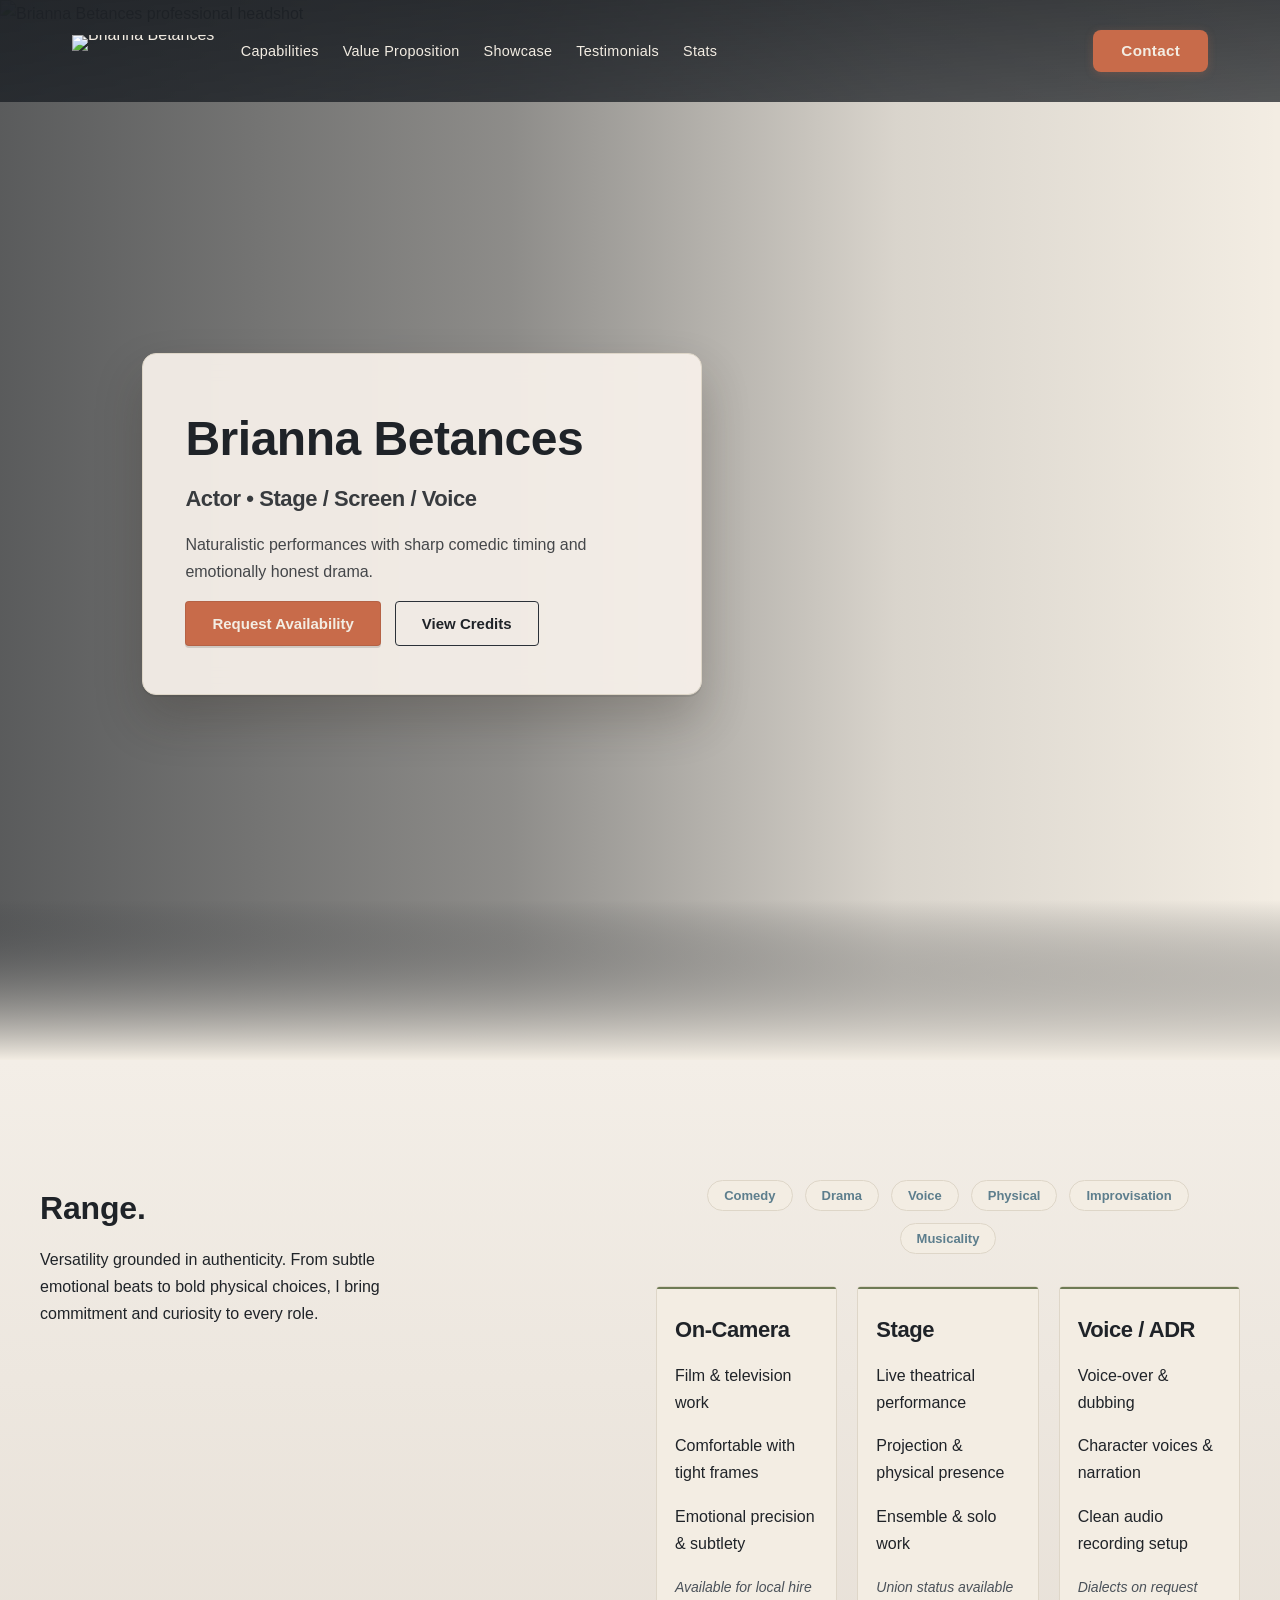
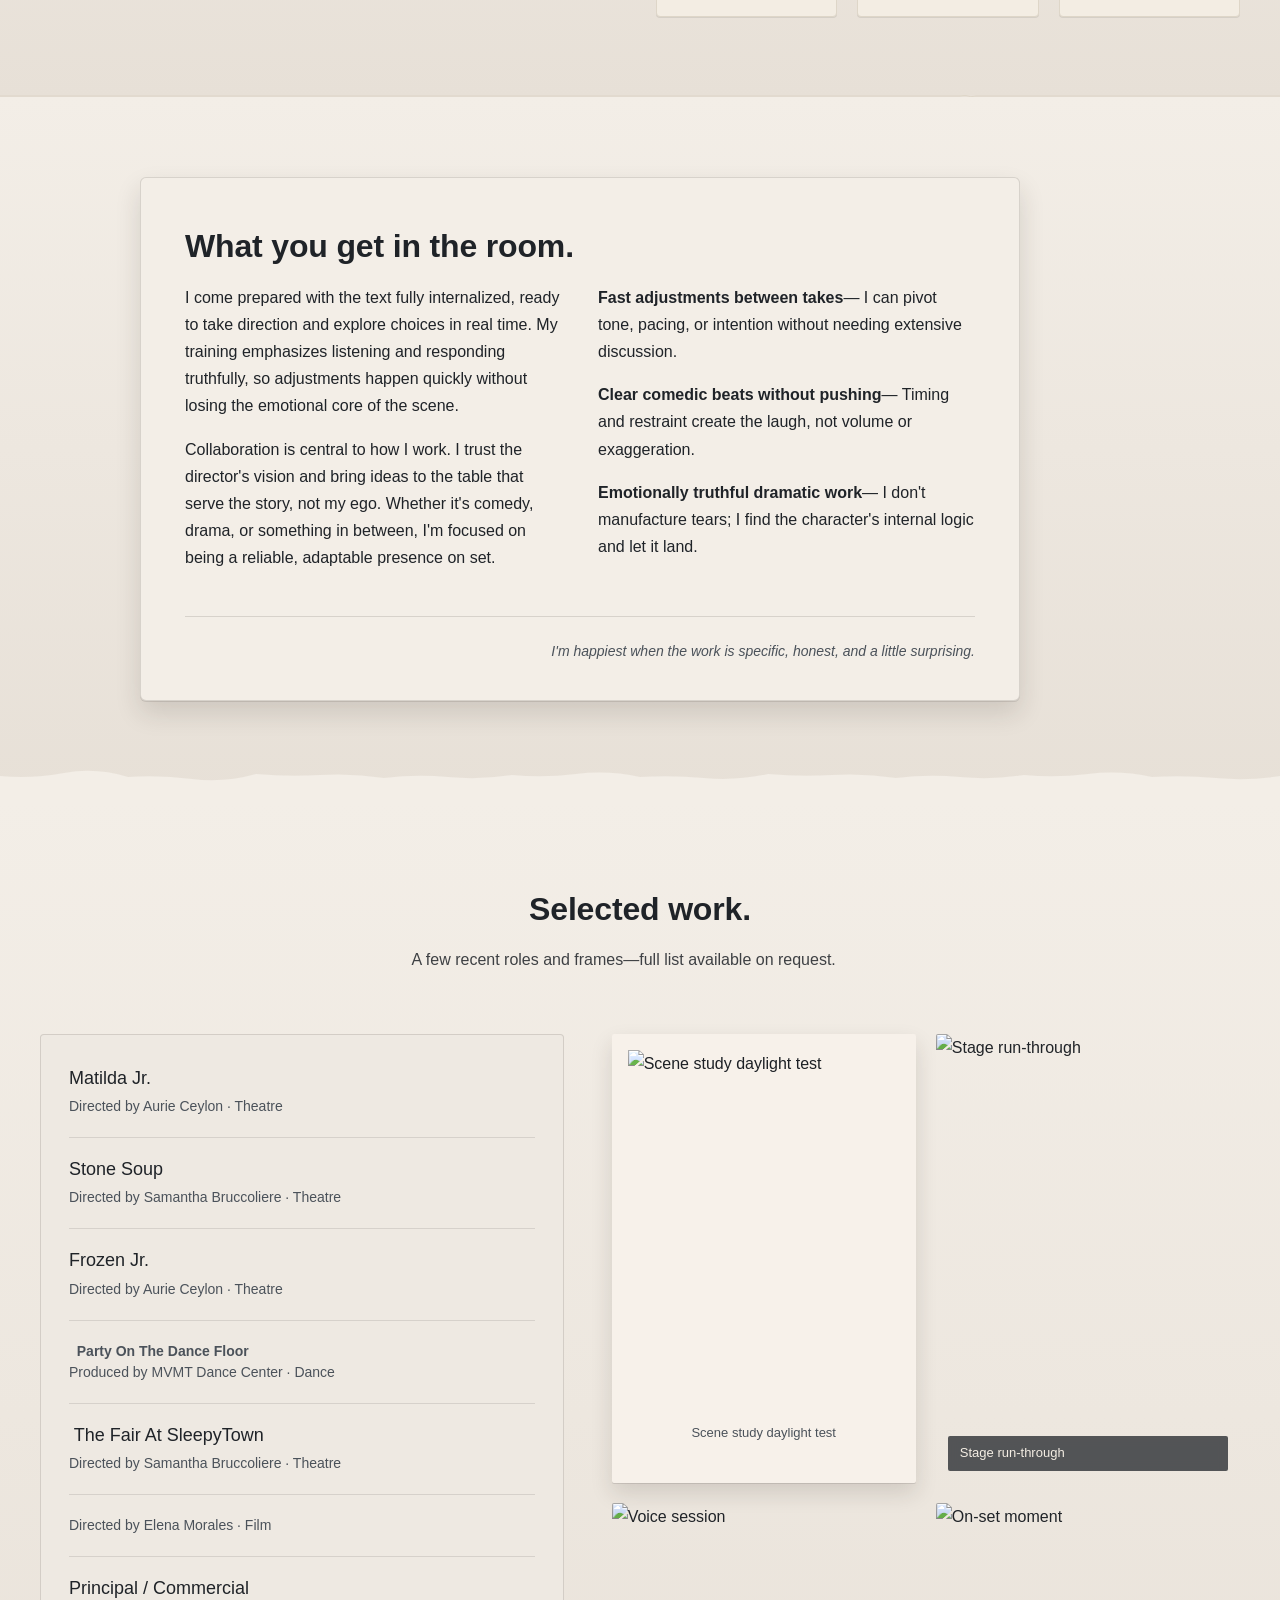
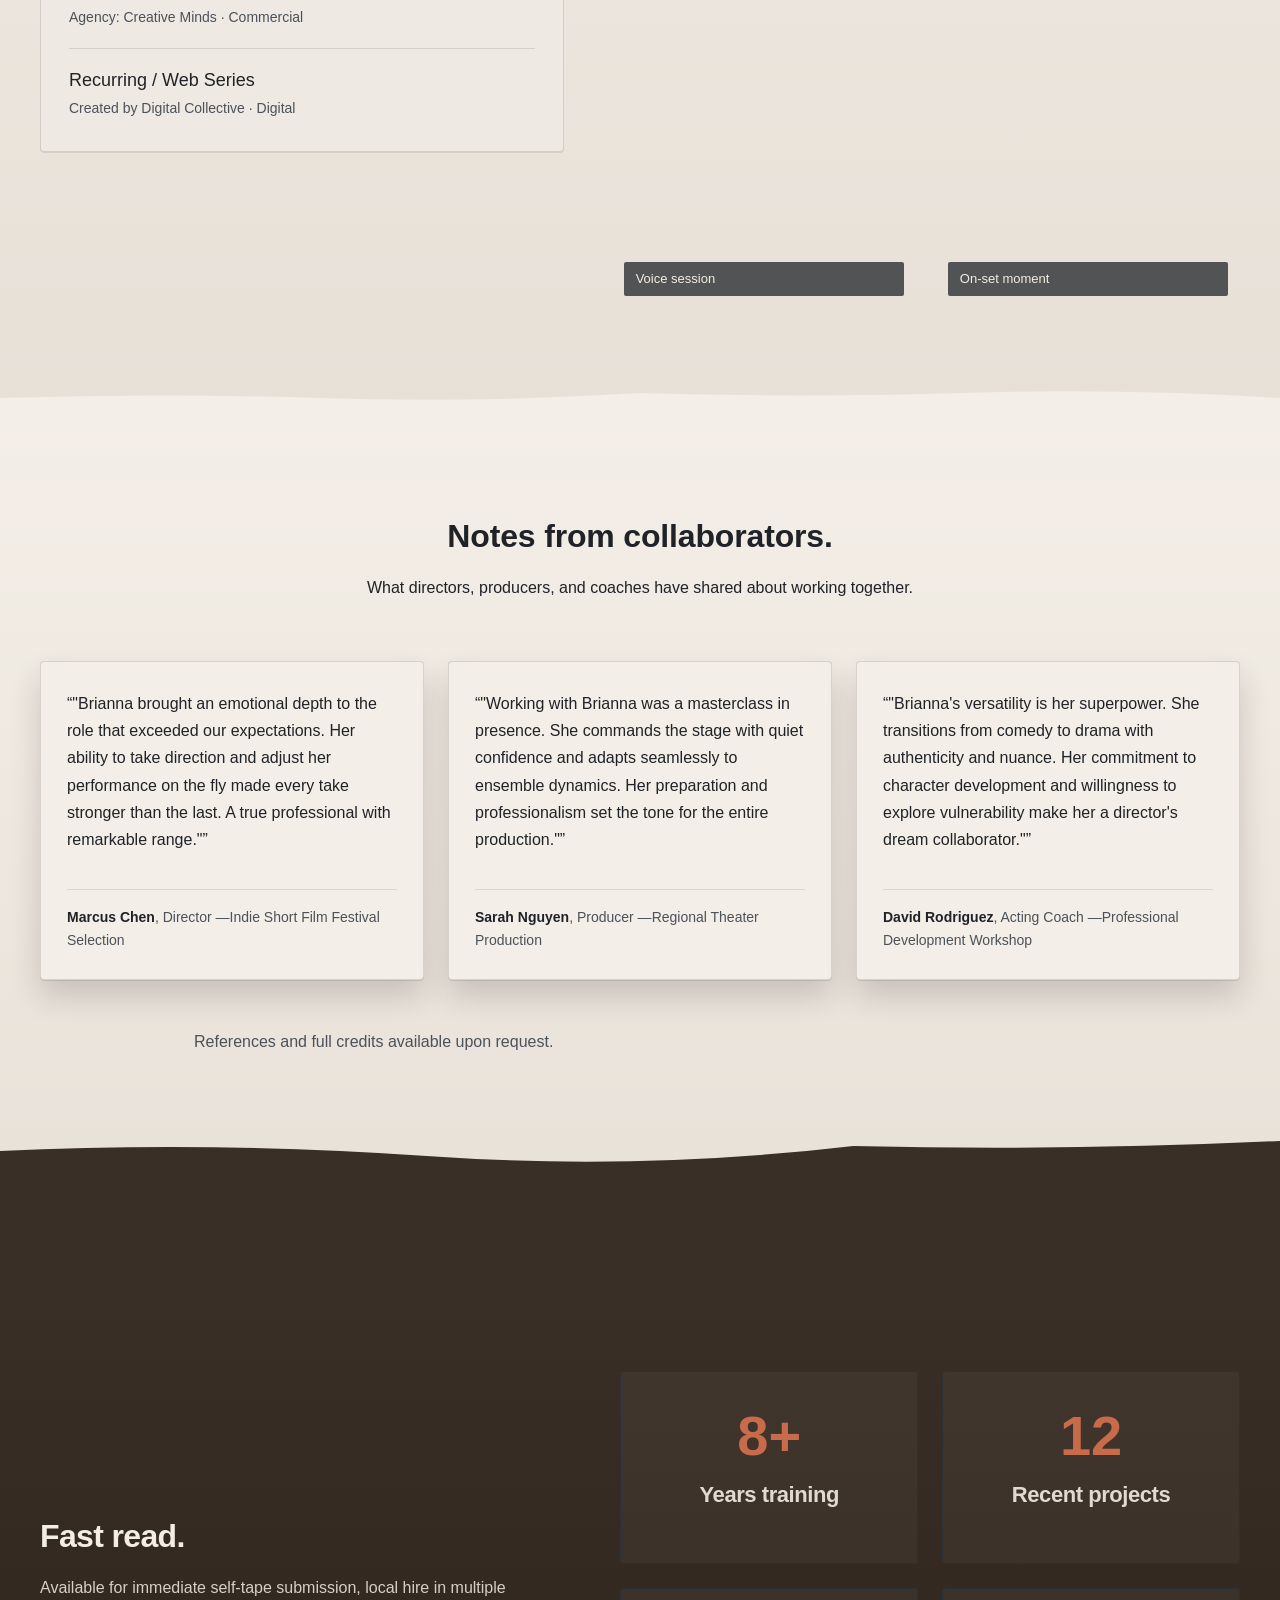
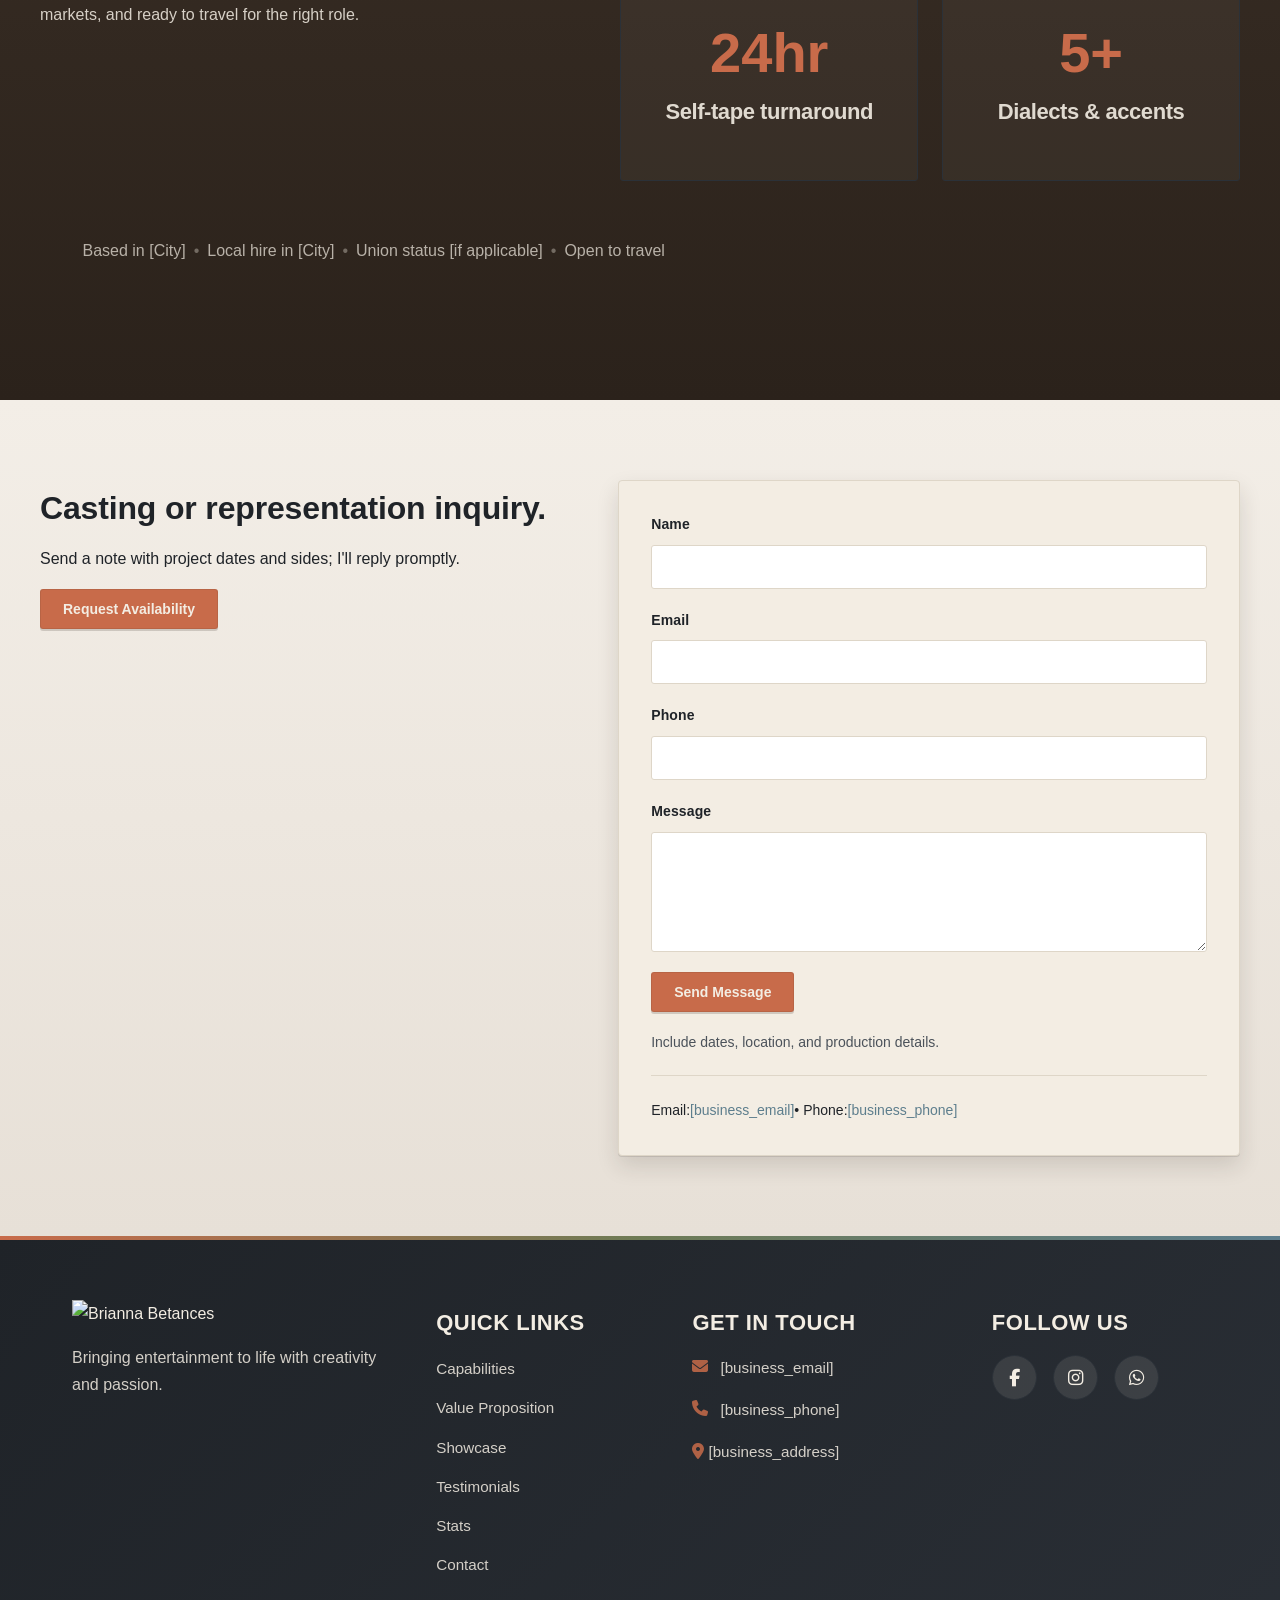
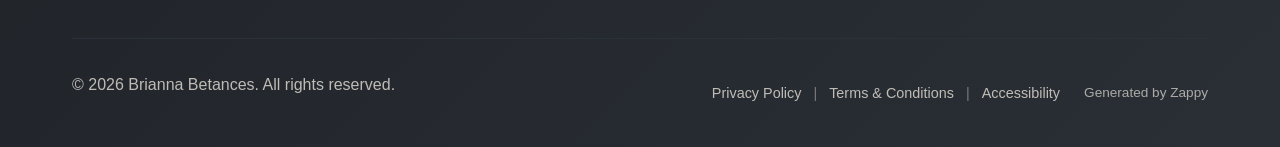
==== commit 0a98f203: "Background sync: Progressive GitHub Sync" ====
--- a/public/index.html
+++ b/public/index.html
@@ -1 +1 @@
-<!doctype html><html dir="ltr" lang="en"><head><meta charset="UTF-8"><meta content="width=device-width,initial-scale=1" name="viewport"><meta content="index, follow" name="robots"><title>Voice Acting Portfolio &amp; Headshots — Brianna Betances</title><meta content="Explore Brianna Betances&#39; professional acting portfolio featuring voice acting demos, theatrical headshots, and performance reels. Discover versatile talent ready for your next production." name="description"><meta content="voice acting portfolio, acting portfolio headshots, actor portfolio, acting portfolio examples, professional acting showcase" name="keywords"><link href="/assets/favicon.ico" rel="icon" type="image/x-icon"><link href="/assets/favicon-16x16.png" rel="icon" type="image/png" sizes="16x16"><link href="/assets/favicon-32x32.png" rel="icon" type="image/png" sizes="32x32"><link href="/assets/favicon-48x48.png" rel="icon" type="image/png" sizes="48x48"><link href="/assets/favicon-192x192.png" rel="icon" type="image/png" sizes="192x192"><link href="/assets/favicon-512x512.png" rel="icon" type="image/png" sizes="512x512"><link href="/assets/apple-touch-icon.png" rel="apple-touch-icon"><script>!function(){"use strict";var t="233d50db-b3a7-4fcc-b76b-6f503cc0b93e",e="https://api.zappy5.com/api/analytics/track",a=18e5,n=2592e6,o=!0,i=!0,r=!0;var s=function(){var e="zappy_visitor_"+t,a=null;try{if(a=localStorage.getItem(e)){var o=JSON.parse(a),i=Date.now();if(i-o.created<n)return o.lastSeen=i,localStorage.setItem(e,JSON.stringify(o)),o.id}}catch(t){console.warn("Zappy Analytics: LocalStorage not available")}var r="zv_"+Date.now()+"_"+Math.random().toString(36).substr(2,9);try{localStorage.setItem(e,JSON.stringify({id:r,created:Date.now(),lastSeen:Date.now()}))}catch(t){}return r}(),c=function(){var e="zappy_session_"+t,n=null;try{if(n=sessionStorage.getItem(e)){var o=JSON.parse(n),i=Date.now();if(i-o.timestamp<a)return o.timestamp=i,sessionStorage.setItem(e,JSON.stringify(o)),o.id}}catch(t){console.warn("Zappy Analytics: SessionStorage not available")}var r="zs_"+Date.now()+"_"+Math.random().toString(36).substr(2,9);try{sessionStorage.setItem(e,JSON.stringify({id:r,timestamp:Date.now()}))}catch(t){}return r}();function l(a,n){n=n||{};var o={website_id:t,event_type:a,page_path:window.location.pathname,referrer:document.referrer||"direct",visitor_id:s,session_id:c,metadata:n};if(navigator.sendBeacon){var i=new Blob([JSON.stringify(o)],{type:"application/json"});navigator.sendBeacon(e,i)}else fetch(e,{method:"POST",headers:{"Content-Type":"application/json"},body:JSON.stringify(o),keepalive:!0}).catch(function(t){console.warn("Zappy Analytics: Failed to track event",t)})}o&&l("pageview",{title:document.title,url:window.location.href}),i&&document.addEventListener("click",function(t){var e=t.target;if("BUTTON"===e.tagName||e.closest("button")){var a="BUTTON"===e.tagName?e:e.closest("button");l("click",{element:"button",text:a.textContent.trim().substring(0,100),id:a.id||null,class:a.className||null})}else if("A"===e.tagName||e.closest("a")){var n="A"===e.tagName?e:e.closest("a");l("navigation",{element:"link",text:n.textContent.trim().substring(0,100),href:n.href,external:n.hostname!==window.location.hostname})}},!0),r&&document.addEventListener("submit",function(t){var e=t.target;l("form_submit",{form_id:e.id||null,form_name:e.name||null,form_action:e.action||null,form_method:e.method||"GET"})},!0);var d=Date.now();window.addEventListener("beforeunload",function(){l("page_unload",{time_on_page:Math.floor((Date.now()-d)/1e3),page_path:window.location.pathname})}),window.zappyAnalytics={track:l,getVisitorId:function(){return s},getSessionId:function(){return c}}}()</script><meta content="Voice Acting Portfolio &amp; Headshots — Brianna Betances" property="og:title"><meta content="Explore Brianna Betances' professional acting portfolio featuring voice acting demos, theatrical headshots, and performance reels. Discover versatile talent ready for your next production." property="og:description"><meta content="website" property="og:type"><meta content="en_US" property="og:locale"><meta content="summary_large_image" name="twitter:card"><meta content="Voice Acting Portfolio &amp; Headshots — Brianna Betances" name="twitter:title"><meta content="Explore Brianna Betances' professional acting portfolio featuring voice acting demos, theatrical headshots, and performance reels. Discover versatile talent ready for your next production." name="twitter:description"><link href="https://cdnjs.cloudflare.com/ajax/libs/font-awesome/6.4.0/css/all.min.css" rel="stylesheet"><link href="/assets/favicon.ico" rel="icon" type="image/x-icon"><link href="/assets/favicon-16x16.png" rel="icon" type="image/png" sizes="16x16"><link href="/assets/favicon-32x32.png" rel="icon" type="image/png" sizes="32x32"><link href="/assets/favicon-48x48.png" rel="icon" type="image/png" sizes="48x48"><link href="/assets/favicon-192x192.png" rel="icon" type="image/png" sizes="192x192"><link href="/assets/favicon-512x512.png" rel="icon" type="image/png" sizes="512x512"><link href="/assets/apple-touch-icon.png" rel="apple-touch-icon"><link href="https://cdn.jsdelivr.net/npm/vanilla-cookieconsent@3/dist/cookieconsent.css" rel="stylesheet"><script src="https://cdn.jsdelivr.net/npm/vanilla-cookieconsent@3/dist/cookieconsent.umd.js"></script><script src="https://cdn.jsdelivr.net/gh/mickidum/acc_toolbar/acctoolbar/acctoolbar.min.js"></script><link href="/styles.css" rel="stylesheet"><style id="zappy-dropdown-submenu-styles">#navMenu li:has(.sub-menu),.nav-menu li:has(.sub-menu),.navbar li:has(.sub-menu),nav li:has(.sub-menu){position:relative}#navMenu .sub-menu,.nav-menu .sub-menu,.navbar .sub-menu,nav .sub-menu{display:block!important;position:absolute!important;top:100%;left:0;min-width:220px;background:#fff;border-radius:8px;box-shadow:0 8px 25px rgba(0,0,0,.15);padding:8px 0;opacity:0;visibility:hidden;transform:translateY(10px);transition:all .3s ease;z-index:1000;list-style:none;pointer-events:none}#navMenu li:hover>.sub-menu,.nav-menu li:hover>.sub-menu,.navbar li:hover>.sub-menu,nav li:hover>.sub-menu{opacity:1!important;visibility:visible!important;transform:translateY(0)!important;pointer-events:auto!important}.sub-menu li{list-style:none;margin:0;padding:0}.sub-menu a{display:block!important;padding:10px 16px!important;color:var(--text-dark,#333)!important;font-weight:500;text-decoration:none;white-space:nowrap;transition:background-color .2s}.sub-menu a:hover{background-color:#f5f5f5}[dir=rtl] .nav-menu .sub-menu,[dir=rtl] .navbar .sub-menu,[dir=rtl] nav .sub-menu,html[lang=ar] .nav-menu .sub-menu,html[lang=ar] .navbar .sub-menu,html[lang=ar] nav .sub-menu,html[lang=he] .nav-menu .sub-menu,html[lang=he] .navbar .sub-menu,html[lang=he] nav .sub-menu{left:auto!important;right:0!important}.sub-menu:empty,.sub-menu:not(:has(li)),.sub-menu:not(:has(li:not(.zappy-hidden-menu-item))){display:none!important;opacity:0!important;visibility:hidden!important;pointer-events:none!important}li:has(.menu-group-title):hover>.sub-menu{opacity:1!important;visibility:visible!important;transform:translateY(0)!important;pointer-events:auto!important}#navMenu>li>.menu-group-title,.nav-menu>li>.menu-group-title{display:inline-block;padding:.5rem 1rem;cursor:default;user-select:none}@media (max-width:768px){#navMenu .sub-menu,.nav-menu .sub-menu,.navbar .sub-menu,nav .sub-menu{position:static!important;transform:none!important;box-shadow:none!important;background:0 0!important;max-height:0;overflow:hidden;opacity:0;visibility:hidden;transition:max-height .3s ease,opacity .3s ease;padding:0!important;border-radius:0!important}.sub-menu.mobile-expanded{max-height:500px!important;opacity:1!important;visibility:visible!important;padding:8px 0 8px 16px!important}[dir=rtl] .sub-menu.mobile-expanded,html[lang=he] .sub-menu.mobile-expanded{padding:8px 16px 8px 0!important}#navMenu li:hover>.sub-menu,.nav-menu li:hover>.sub-menu,.navbar li:hover>.sub-menu,nav li:hover>.sub-menu{opacity:0;visibility:hidden;pointer-events:none}#navMenu li>.sub-menu.mobile-expanded,.nav-menu li>.sub-menu.mobile-expanded,.navbar li>.sub-menu.mobile-expanded,nav li>.sub-menu.mobile-expanded{opacity:1!important;visibility:visible!important;pointer-events:auto!important}#navMenu li:has(.sub-menu),.nav-menu li:has(.sub-menu),.navbar li:has(.sub-menu),nav li:has(.sub-menu){display:flex!important;flex-wrap:wrap!important;align-items:center!important;position:relative!important;min-height:44px!important}#navMenu li:has(.sub-menu)>a,.nav-menu li:has(.sub-menu)>a,.navbar li:has(.sub-menu)>a,nav li:has(.sub-menu)>a{flex:1!important;min-width:0!important}#navMenu li:has(.sub-menu)>.menu-group-title,.nav-menu li:has(.sub-menu)>.menu-group-title,.navbar li:has(.sub-menu)>.menu-group-title,nav li:has(.sub-menu)>.menu-group-title{flex:1!important;min-width:0!important;padding:0!important;line-height:inherit!important}#navMenu li:has(.sub-menu)>.sub-menu,.nav-menu li:has(.sub-menu)>.sub-menu,.navbar li:has(.sub-menu)>.sub-menu,nav li:has(.sub-menu)>.sub-menu{flex-basis:100%!important;width:100%!important}#navMenu li:has(.sub-menu)>a [class*=arrow],#navMenu li:has(.sub-menu)>a [class*=chevron],.nav-menu li:has(.sub-menu)>a .fa-angle-down,.nav-menu li:has(.sub-menu)>a .fa-chevron-down,.nav-menu li:has(.sub-menu)>a [class*=arrow],.nav-menu li:has(.sub-menu)>a [class*=chevron],nav li:has(.sub-menu)>a [class*=arrow],nav li:has(.sub-menu)>a [class*=chevron]{display:none!important;visibility:hidden!important}.mobile-submenu-toggle{display:flex!important;align-items:center!important;justify-content:center!important;width:44px!important;height:auto!important;background:0 0!important;border:none!important;cursor:pointer!important;color:var(--text-dark)!important;position:static!important;flex-shrink:0!important;align-self:stretch!important;z-index:2!important;padding:0!important;margin:0!important}.mobile-submenu-toggle::after{content:''!important;width:0!important;height:0!important;border-left:6px solid transparent!important;border-right:6px solid transparent!important;border-top:7px solid currentColor!important;transition:transform .3s ease!important}.mobile-submenu-toggle.expanded::after{transform:rotate(180deg)!important}.sub-menu a{padding:10px 0!important;display:block!important;color:var(--text-dark)!important}.navbar .sub-menu li a,.zappy-products-dropdown .sub-menu a,nav.navbar .sub-menu li a{color:var(--text-dark)!important}}@media (min-width:769px){.mobile-submenu-toggle{display:none!important}}</style><style id="mobile-lang-menu-deployed-css">@media (max-width:768px){.lang-switcher,.nav-container .lang-switcher,.nav-cta-container .lang-switcher,.nav-ecommerce-icons .lang-switcher,.nav-icons-left .lang-switcher,.navbar .lang-switcher,.navbar .nav-cta-container .lang-switcher{display:none!important}.mobile-lang-menu{width:100%;border-top:1px solid rgba(128,128,128,.2);padding:8px 0 0 0;margin-top:8px}.mobile-lang-toggle{display:flex!important;align-items:center;justify-content:space-between;width:100%;padding:12px 16px;background:0 0;border:none;cursor:pointer;font-size:15px;color:inherit;font-family:inherit}.mobile-lang-toggle::after{content:'';display:inline-block;width:8px;height:8px;border-right:2px solid currentColor;border-bottom:2px solid currentColor;transform:rotate(45deg);transition:transform .3s ease;margin-left:8px}.mobile-lang-toggle.expanded::after{transform:rotate(-135deg)}.mobile-lang-options{max-height:0;overflow:hidden;transition:max-height .3s ease}.mobile-lang-options.expanded{max-height:300px}.mobile-lang-option{display:flex!important;align-items:center;gap:10px;padding:10px 24px;text-decoration:none;color:inherit;font-size:14px;font-family:inherit}.mobile-lang-option:hover{background:rgba(128,128,128,.1)}.mobile-lang-option.active{font-weight:600;opacity:.7;pointer-events:none}.mobile-lang-option img{width:20px;height:20px;border-radius:50%}}@media (min-width:769px){.mobile-lang-menu{display:none!important}}</style><style id="zappy-widget-visibility">#mic-access-tool-box,#mic-access-tool-general-button,#mic-init-access-tool #mic-access-tool-box,#mic-init-access-tool #mic-access-tool-general-button,#mic-init-access-tool .mic-access-tool-general-button,._access-icon,._access-menu,.mic-access-tool-box,.mic-access-tool-general-button,div[id*=mic-access-tool-box]{display:none!important;visibility:hidden!important;opacity:0!important;pointer-events:none!important}</style></head><body><nav class="navbar"><button class="mobile-toggle" aria-label="Menu" id="mobileToggle"><svg viewbox="0 0 24 24" fill="none" height="24" width="24" class="hamburger-icon"><path d="M3 12h18M3 6h18M3 18h18" stroke="currentColor" stroke-width="2" stroke-linecap="round"></path></svg><svg viewbox="0 0 24 24" fill="none" height="24" width="24" class="close-icon" style="display:none"><path d="M18 6L6 18M6 6l12 12" stroke="currentColor" stroke-width="2" stroke-linecap="round"></path></svg></button><button class="phone-header-btn" aria-label="Call"><svg viewbox="0 0 24 24" fill="currentColor" height="20" width="20"><path d="M22 16.92v3a2 2 0 0 1-2.18 2 19.79 19.79 0 0 1-8.63-3.07 19.5 19.5 0 0 1-6-6 19.79 19.79 0 0 1-3.07-8.67A2 2 0 0 1 4.11 2h3a2 2 0 0 1 2 1.72 12.84 12.84 0 0 0 .7 2.81 2 2 0 0 1-.45 2.11L8.09 9.91a16 16 0 0 0 6 6l1.27-1.27a2 2 0 0 1 2.11-.45 12.84 12.84 0 0 0 2.81.7A2 2 0 0 1 22 16.92z"></path></svg></button><div class="nav-container"><div class="nav-brand"><a href="/" class="logo-link"><img alt="Brianna Betances" class="logo" src="/assets/brianna-betances-entertainment-logo.webp"></a></div><ul class="nav-menu" id="navMenu"><li><a href="#capabilities">Capabilities</a></li><li><a href="#value-proposition">Value Proposition</a></li><li><a href="#showcase">Showcase</a></li><li><a href="#testimonials">Testimonials</a></li><li><a href="#stats">Stats</a></li></ul><div class="nav-cta-container"><a href="#contact" class="nav-cta-btn">Contact</a></div></div></nav><script>window.addEventListener("load",function(){const e=document.querySelector(".navbar, nav, header");if(!e)return void console.log("[Navbar] Navbar element not found");let t=document.getElementById("mobileToggle")||document.querySelector(".mobile-toggle")||document.querySelector(".hamburger")||document.querySelector(".hamburger-menu")||document.querySelector(".menu-toggle")||document.querySelector(".burger-menu")||document.querySelector('[aria-label="Menu"]')||document.querySelector('[aria-label="תפריט"]');const o=document.querySelector(".phone-header-btn"),n=window.getComputedStyle(e);let r=n.backgroundColor;if(console.log("[Navbar] Initial navbar background:",r),"transparent"===r||"rgba(0, 0, 0, 0)"===r||r.startsWith("rgba")&&r.includes(", 0)")){const e=n.backgroundImage;if(e&&"none"!==e)console.log("[Navbar] Navbar has background image/gradient, using dark text"),r="rgb(240, 240, 240)";else{const e=window.getComputedStyle(document.body).backgroundColor;console.log("[Navbar] Navbar transparent, using body background:",e),r=e}}const i=r.match(/\d+/g);if(i&&i.length>=3){const e=(.299*parseInt(i[0])+.587*parseInt(i[1])+.114*parseInt(i[2]))/255;console.log("[Navbar] Mobile button colors preserved from Claude CSS (luminance:",e.toFixed(2)+")");const n=document.createElement("style");n.id="zappy-mobile-nav-fix";document.documentElement.lang;document.documentElement.dir,n.textContent='\n        /* Hide mobile buttons on desktop, show only on mobile */\n        @media (min-width: 769px) {\n          .mobile-toggle,\n          .phone-header-btn {\n            display: none !important;\n          }\n        }\n        \n        /* Show and position mobile buttons correctly on mobile */\n        @media (max-width: 768px) {\n          .mobile-toggle,\n          .phone-header-btn {\n            position: absolute !important;\n            top: 50% !important;\n            transform: translateY(-50%) !important;\n            z-index: 1001 !important;\n            display: flex !important;\n            align-items: center !important;\n            justify-content: center !important;\n            width: 36px !important;\n            height: 36px !important;\n            border-radius: 50% !important;\n            border: none !important;\n            cursor: pointer !important;\n            padding: 6px !important;\n            background: none !important;\n            color: var(--nav-text, var(--text-dark)) !important;\n          }\n          \n          /* LTR positioning (default): hamburger LEFT, phone RIGHT */\n          html:not([dir="rtl"]):not([lang="he"]):not([lang="ar"]) .mobile-toggle,\n          html[dir="ltr"] .mobile-toggle {\n            left: 12px !important;\n            right: auto !important;\n          }\n          html:not([dir="rtl"]):not([lang="he"]):not([lang="ar"]) .phone-header-btn,\n          html[dir="ltr"] .phone-header-btn {\n            right: 12px !important;\n            left: auto !important;\n          }\n          \n          /* RTL positioning: hamburger RIGHT, phone LEFT */\n          html[dir="rtl"] .mobile-toggle,\n          html[lang="he"] .mobile-toggle,\n          html[lang="ar"] .mobile-toggle {\n            right: 12px !important;\n            left: auto !important;\n          }\n          html[dir="rtl"] .phone-header-btn,\n          html[lang="he"] .phone-header-btn,\n          html[lang="ar"] .phone-header-btn {\n            left: 12px !important;\n            right: auto !important;\n          }\n          \n          /* CRITICAL: Ensure nav-container has min-height on mobile */\n          /* All children are positioned absolutely/fixed on mobile, so height:auto collapses to 0 */\n          .nav-container {\n            min-height: 70px !important;\n            position: relative !important;\n          }\n          \n          /* Ensure SVG icons are properly sized and inherit color */\n          .mobile-toggle svg,\n          .phone-header-btn svg {\n            width: 24px !important;\n            height: 24px !important;\n            /* Don\'t force display - let JavaScript control hamburger/close toggle */\n          }\n          \n          /* Reset nav-cta-container on mobile - remove desktop box-shadow/padding */\n          /* that creates a visible ghost box when CTA button is hidden */\n          .nav-cta-container {\n            box-shadow: none !important;\n            padding: 0 !important;\n          }\n          \n          /* Hide nav-cta-container entirely on mobile when there\'s no lang-switcher */\n          /* (only the CTA button is inside, and it\'s hidden on mobile) */\n          .nav-cta-container:not(:has(.lang-switcher)) {\n            display: none !important;\n          }\n          \n          /* CRITICAL: Prevent hero image fade gradient from bleeding over headline text */\n          /* The .image-fade-gradient has bottom: -30px (extends below parent) */\n          /* On mobile stacked layout, this overlaps the h1 text below the image */\n          .hero-image-column {\n            overflow: hidden !important;\n          }\n          .image-fade-gradient {\n            bottom: 0 !important;\n          }\n          \n          /* Hide desktop language switcher on mobile - hamburger menu handles it */\n          /* High specificity to override stored CSS */\n          .lang-switcher,\n          .nav-cta-container .lang-switcher,\n          .nav-container .lang-switcher,\n          .navbar .lang-switcher,\n          .navbar .nav-cta-container .lang-switcher {\n            display: none !important;\n          }\n        }\n      ';const r=document.getElementById("zappy-mobile-nav-fix");r&&r.remove(),document.head.appendChild(n),console.log("[Navbar] Critical CSS injected for mobile nav positioning");const l=window.innerWidth<=768;if(t){const e=t.querySelector(".hamburger-icon"),o=t.querySelector(".close-icon");e&&(e.style.setProperty("width","24px","important"),e.style.setProperty("height","24px","important"),e.style.setProperty("display","block","important")),o&&(o.style.setProperty("width","24px","important"),o.style.setProperty("height","24px","important"),o.style.setProperty("display","none","important")),l?(t.style.setProperty("position","absolute","important"),t.style.setProperty("top","50%","important"),t.style.setProperty("transform","translateY(-50%)","important"),t.style.setProperty("z-index","1001","important"),t.style.removeProperty("left"),t.style.removeProperty("right"),console.log("[Navbar] Mobile toggle positioning applied (mobile viewport)")):(t.style.removeProperty("position"),t.style.removeProperty("top"),t.style.removeProperty("transform"),t.style.removeProperty("z-index"),t.style.removeProperty("left"),t.style.removeProperty("right"),console.log("[Navbar] Desktop viewport - cleared mobile toggle inline positioning"))}if(o){const e=o.querySelector("svg");e&&(e.style.width="24px",e.style.height="24px",e.setAttribute("width","24"),e.setAttribute("height","24")),l?(o.style.setProperty("position","absolute","important"),o.style.setProperty("top","50%","important"),o.style.setProperty("transform","translateY(-50%)","important"),o.style.setProperty("z-index","1001","important"),o.style.removeProperty("left"),o.style.removeProperty("right"),console.log("[Navbar] Phone button positioning applied (mobile viewport)")):(o.style.removeProperty("position"),o.style.removeProperty("top"),o.style.removeProperty("transform"),o.style.removeProperty("z-index"),o.style.removeProperty("left"),o.style.removeProperty("right"),console.log("[Navbar] Desktop viewport - cleared phone button inline positioning"))}}else console.log("[Navbar] Could not parse background color:",r);t=document.getElementById("mobileToggle")||document.querySelector(".mobile-toggle")||document.querySelector(".hamburger")||document.querySelector(".hamburger-menu")||document.querySelector(".menu-toggle")||document.querySelector(".burger-menu")||document.querySelector('[aria-label="Menu"]')||document.querySelector('[aria-label="תפריט"]');const l=document.getElementById("navMenu")||document.querySelector(".nav-menu")||document.querySelector(".nav-links")||document.querySelector("nav ul:not(.submenu)");if(!t||!l)return void console.log("[Navbar] Mobile toggle or menu not found:",{toggle:!!t,menu:!!l});l.id||(l.id="navMenu"),console.log("[Navbar] Initializing mobile menu...");const a=t.cloneNode(!0);t.parentNode.replaceChild(a,t),a.addEventListener("click",function(e){e.preventDefault(),e.stopPropagation();const t=this.querySelector(".hamburger-icon"),o=this.querySelector(".close-icon");l.classList.contains("active")?(l.classList.remove("active"),t&&t.style.setProperty("display","block","important"),o&&o.style.setProperty("display","none","important"),document.body.style.overflow="",console.log("[Navbar] Menu closed")):(l.classList.add("active"),t&&t.style.setProperty("display","none","important"),o&&o.style.setProperty("display","block","important"),document.body.style.overflow="hidden",console.log("[Navbar] Menu opened"))}),l.querySelectorAll("a").forEach(function(e){e.addEventListener("click",function(){if("#"===this.getAttribute("href"))return;const e=a.querySelector(".hamburger-icon"),t=a.querySelector(".close-icon");l.classList.remove("active"),e&&e.style.setProperty("display","block","important"),t&&t.style.setProperty("display","none","important"),document.body.style.overflow="",console.log("[Navbar] Menu closed (link clicked)")})});var s=l.querySelectorAll(".dropdown-toggle");s.forEach(function(e){e.addEventListener("click",function(e){e.preventDefault(),e.stopPropagation();var t=this.closest(".nav-dropdown");t&&(t.parentNode.querySelectorAll(".nav-dropdown.open").forEach(function(e){e!==t&&e.classList.remove("open")}),t.classList.toggle("open"),console.log("[Navbar] Dropdown toggled:",t.classList.contains("open")?"open":"closed"))})}),document.addEventListener("click",function(e){e.target.closest(".nav-dropdown")||document.querySelectorAll(".nav-dropdown.open").forEach(function(e){e.classList.remove("open")})}),console.log("[Navbar] Dropdown handlers initialized for "+s.length+" dropdowns"),o&&o.addEventListener("click",function(){const e=document.querySelectorAll('a[href^="tel:"]'),t=e.length>0?e[0].getAttribute("href").replace("tel:",""):"[business_phone]";window.location.href="tel:"+t,console.log("[Navbar] Phone button clicked")}),console.log("[Navbar] Mobile menu initialized successfully");const p=function(){const e=document.querySelector(".whatsapp-float");e&&(window.innerWidth>=769?(e.style.setProperty("display","none","important"),e.style.setProperty("visibility","hidden","important"),e.style.setProperty("opacity","0","important"),e.style.setProperty("pointer-events","none","important"),console.log("[WhatsApp] Button hidden on desktop")):(e.style.removeProperty("display"),e.style.removeProperty("visibility"),e.style.removeProperty("opacity"),e.style.removeProperty("pointer-events"),console.log("[WhatsApp] Button visible on mobile")))};let c;p(),window.addEventListener("resize",function(){clearTimeout(c),c=setTimeout(p,100)})})</script><main><section class="home-hero-section" data-layout-spec="Home-hero" id="hero" data-hero-type="fullscreen-scrim"><div class="home-hero-section__background"><img alt="Brianna Betances professional headshot" class="home-hero-section__bg-image" src="/assets/site-home-hero-headshot.webp" data-context="Professional natural-light headshot of a young female actor with warm, approachable expression. Slightly desaturated color palette with soft focus. Subject positioned on the right side of frame with generous negative space on the left for text overlay. Natural outdoor or studio lighting with soft shadows. Clean, editorial photography style suitable for casting portfolio." data-placeholder="home-hero-headshot" height="1080" width="1920" data-hero-bg="true"></div><div class="home-hero-section__scrim" aria-hidden="true"></div><div class="home-hero-section__content-wrapper"><div class="home-hero-section__overlay-card"><h1 class="home-hero-section__title">Brianna Betances</h1><h3 class="home-hero-section__subtitle">Actor • Stage / Screen / Voice</h3><p class="home-hero-section__tagline">Naturalistic performances with sharp comedic timing and emotionally honest drama.</p><div class="home-hero-section__cta-group"><a href="#contact" class="home-hero-section__btn home-hero-section__btn--primary">Request Availability</a><a href="#credits" class="home-hero-section__btn home-hero-section__btn--secondary">View Credits</a></div></div></div><div class="home-hero-section__divider-wrapper"><svg viewbox="0 0 1200 160" aria-hidden="true" data-no-icon-edit="true" preserveaspectratio="none" xmlns="http://www.w3.org/2000/svg"><defs><lineargradient id="home-hero-fade-gradient" x1="0%" x2="0%" y1="0%" y2="100%"><stop offset="0%" style="stop-color:rgba(31,35,40,0)"></stop><stop offset="100%" style="stop-color:#F3EDE3;stop-opacity:1"></stop></lineargradient></defs><rect fill="url(#home-hero-fade-gradient)" height="160" width="1200" x="0" y="0"></rect></svg></div></section><section class="home-capabilities-section" data-layout-spec="Home-capabilities" id="capabilities"><div class="home-capabilities-container"><div class="home-capabilities-grid"><div class="home-capabilities-intro"><h2>Range.</h2><p>Versatility grounded in authenticity. From subtle emotional beats to bold physical choices, I bring commitment and curiosity to every role.</p></div><div class="home-capabilities-range-cluster"><div class="home-capabilities-tags"><span class="home-capabilities-tag">Comedy</span><span class="home-capabilities-tag">Drama</span><span class="home-capabilities-tag">Voice</span><span class="home-capabilities-tag">Physical</span><span class="home-capabilities-tag">Improvisation</span><span class="home-capabilities-tag">Musicality</span></div><div class="home-capabilities-cards"><div class="home-capabilities-card"><div class="home-capabilities-card-accent"></div><h3>On-Camera</h3><p>Film &amp; television work</p><p>Comfortable with tight frames</p><p>Emotional precision &amp; subtlety</p><small>Available for local hire</small></div><div class="home-capabilities-card"><div class="home-capabilities-card-accent"></div><h3>Stage</h3><p>Live theatrical performance</p><p>Projection &amp; physical presence</p><p>Ensemble &amp; solo work</p><small>Union status available</small></div><div class="home-capabilities-card"><div class="home-capabilities-card-accent"></div><h3>Voice / ADR</h3><p>Voice-over &amp; dubbing</p><p>Character voices &amp; narration</p><p>Clean audio recording setup</p><small>Dialects on request</small></div></div></div></div></div><div class="home-capabilities-divider-wrapper"><svg viewbox="0 0 1200 2" aria-hidden="true" data-no-icon-edit="true" preserveaspectratio="none" xmlns="http://www.w3.org/2000/svg"><line stroke="var(--border-light)" stroke-width="1" x1="0" x2="900" y1="1" y2="1"></line><path d="M900,1 L905,0.3 L910,1.7 L915,1" fill="#F3EEE7" stroke="var(--border-light)" stroke-width="1"></path><line stroke="var(--border-light)" stroke-width="1" x1="915" x2="1200" y1="1" y2="1"></line></svg></div></section><section class="home-value-proposition-section" data-layout-spec="Home-value-proposition" id="value-proposition"><div class="home-value-proposition-container"><div class="home-value-proposition-journal-box"><h2>What you get in the room.</h2><div class="home-value-proposition-content-grid"><div class="home-value-proposition-approach"><p>I come prepared with the text fully internalized, ready to take direction and explore choices in real time. My training emphasizes listening and responding truthfully, so adjustments happen quickly without losing the emotional core of the scene.</p><p>Collaboration is central to how I work. I trust the director's vision and bring ideas to the table that serve the story, not my ego. Whether it's comedy, drama, or something in between, I'm focused on being a reliable, adaptable presence on set.</p></div><div class="home-value-proposition-proof-points"><p><strong>Fast adjustments between takes</strong>— I can pivot tone, pacing, or intention without needing extensive discussion.</p><p><strong>Clear comedic beats without pushing</strong>— Timing and restraint create the laugh, not volume or exaggeration.</p><p><strong>Emotionally truthful dramatic work</strong>— I don't manufacture tears; I find the character's internal logic and let it land.</p></div></div><div class="home-value-proposition-divider"></div><div class="home-value-proposition-journal-note"><small>I'm happiest when the work is specific, honest, and a little surprising.</small></div></div></div><div class="home-value-proposition-divider-wrapper"><svg viewbox="0 0 1200 60" aria-hidden="true" data-no-icon-edit="true" preserveaspectratio="none" xmlns="http://www.w3.org/2000/svg"><path d="M0,60 L0,35 Q30,38 60,32 T120,36 Q150,34 180,38 T240,33 Q270,36 300,34 T360,37 Q390,33 420,36 T480,34 Q510,37 540,33 T600,36 Q630,34 660,37 T720,33 Q750,36 780,34 T840,37 Q870,33 900,36 T960,34 Q990,37 1020,33 T1080,36 Q1110,34 1140,37 T1200,35 L1200,60 Z" fill="#F3EEE7"></path></svg></div></section><section class="home-showcase-section" data-layout-spec="Home-showcase" id="showcase"><div class="showcase-container"><div class="showcase-header"><h2>Selected work.</h2><p>A few recent roles and frames—full list available on request.</p></div><div class="showcase-grid zappy-vertical-grid" data-zappy-grid-align="start"><div class="credits-box"><div class="credits-list"><div class="credit-item"><div class="zappy-editable credit-role">Matilda Jr.&nbsp;</div><div class="zappy-editable credit-detail">Directed by Aurie Ceylon · Theatre&nbsp;</div></div><div class="credit-item"><div class="zappy-editable credit-role">Stone Soup&nbsp;</div><div class="zappy-editable credit-detail">Directed by Samantha Bruccoliere · Theatre&nbsp;</div></div><div class="credit-item"><div class="zappy-editable credit-role">Frozen Jr.&nbsp;</div><div class="zappy-editable credit-detail">Directed by Aurie Ceylon · Theatre&nbsp;</div></div><div class="credit-item"><div class="zappy-editable credit-detail"><b>&nbsp; Party On The Dance Floor</b><br>Produced by MVMT Dance Center · Dance</div></div><div class="credit-item"><div class="zappy-editable credit-role">&nbsp;The Fair At SleepyTown&nbsp;</div><div class="zappy-editable credit-detail">Directed by Samantha Bruccoliere · Theatre&nbsp;</div></div><div class="credit-item"><div class="zappy-editable credit-role">Lead / Short Film</div><div class="zappy-editable credit-detail">Directed by Elena Morales · Film</div></div><div class="credit-item"><div class="zappy-editable credit-role">Principal / Commercial</div><div class="zappy-editable credit-detail">Agency: Creative Minds · Commercial</div></div><div class="credit-item"><div class="zappy-editable credit-role">Recurring / Web Series</div><div class="zappy-editable credit-detail">Created by Digital Collective · Digital</div></div></div></div><div class="gallery-grid"><div class="gallery-item polaroid-frame"><div class="polaroid-inner"><img alt="Scene study daylight test" class="zappy-editable-image" src="/assets/site-home-showcase-image-1.webp" data-context="Natural daylight headshot of young actor Brianna Betances in a scene study setting, soft window light, neutral expression showing range and depth, professional acting portfolio photography" data-placeholder="home-showcase-image-1" height="400" width="300" data-element-id="img-1773113230455-4qplx7hs8" data-element-type="image" data-original-position="static" style="position:relative"><div class="zappy-editable polaroid-caption">Scene study daylight test</div></div></div><div class="gallery-item"><img alt="Stage run-through" class="zappy-editable-image" src="/assets/site-home-showcase-image-2.webp" data-context="Behind-the-scenes photo of young actor Brianna Betances on a theater stage during rehearsal, warm stage lighting, candid moment showing professionalism and preparation" data-placeholder="home-showcase-image-2" height="400" width="300" data-element-id="img-1773113230455-0o5fspl1s" data-element-type="image" data-original-position="static" style="position:relative"><div class="zappy-editable gallery-caption">Stage run-through</div></div><div class="gallery-item"><img alt="Voice session" class="zappy-editable-image" src="/assets/site-home-showcase-image-3.webp" data-context="Professional photo of young actor Brianna Betances in a voice recording booth with microphone and headphones, focused expression, showing versatility in voice acting" data-placeholder="home-showcase-image-3" height="400" width="300" data-element-id="img-1773113230455-to7olq0i5" data-element-type="image" data-original-position="static" style="position:relative"><div class="zappy-editable gallery-caption">Voice session</div></div><div class="gallery-item"><div data-zappy-zoom-wrapper="true" data-element-id="img-1773113230455-0pg86o5mf" data-element-type="image" data-zappy-zoom-wrapper-width="480px" data-zappy-zoom-wrapper-height="643px" data-zappy-zoom-wrapper-width-mode="px" style="position:relative!important;overflow:visible!important;width:100%!important;max-width:100%!important;margin-left:auto!important;margin-right:auto!important;height:auto!important;display:block!important;min-height:150px!important" data-zappy-zoom-clip="true" data-zappy-wrapper-margins-applied="true"><img alt="On-set moment" class="zappy-editable-image" src="/assets/site-home-showcase-image-4.webp" data-context="Candid on-set photo of young actor Brianna Betances between takes on a film production, natural lighting, showing authentic personality and professionalism" data-placeholder="home-showcase-image-4" height="400" width="300" data-element-id="img-1773113230455-0pg86o5mf" data-element-type="image" data-original-position="static" style="position:relative!important;object-position:50% 50%;margin:0!important;width:100%!important;height:auto!important;max-width:100%!important;max-height:300px!important;display:block!important;object-fit:cover!important" data-zappy-zoom="1.02"></div><div class="zappy-editable gallery-caption">On-set moment</div></div></div></div></div><div class="showcase-divider-wrapper"><svg viewbox="0 0 1200 60" aria-hidden="true" data-no-icon-edit="true" preserveaspectratio="none" xmlns="http://www.w3.org/2000/svg"><path d="M0,60 L0,30 Q150,25 300,30 T600,25 Q750,30 900,25 T1200,30 L1200,60 Z" fill="#F3EEE7"></path></svg></div></section><section class="home-testimonials-section" data-layout-spec="Home-testimonials"><div class="home-testimonials-container"><div class="home-testimonials-header"><h2>Notes from collaborators.</h2><p class="home-testimonials-intro">What directors, producers, and coaches have shared about working together.</p></div><div class="home-testimonials-grid"><article class="home-testimonial-card"><blockquote><p>"Brianna brought an emotional depth to the role that exceeded our expectations. Her ability to take direction and adjust her performance on the fly made every take stronger than the last. A true professional with remarkable range."</p></blockquote><footer class="home-testimonial-attribution"><strong>Marcus Chen</strong>, Director —<em>Indie Short Film Festival Selection</em></footer></article><article class="home-testimonial-card"><blockquote><p>"Working with Brianna was a masterclass in presence. She commands the stage with quiet confidence and adapts seamlessly to ensemble dynamics. Her preparation and professionalism set the tone for the entire production."</p></blockquote><footer class="home-testimonial-attribution"><strong>Sarah Nguyen</strong>, Producer —<em>Regional Theater Production</em></footer></article><article class="home-testimonial-card"><blockquote><p>"Brianna's versatility is her superpower. She transitions from comedy to drama with authenticity and nuance. Her commitment to character development and willingness to explore vulnerability make her a director's dream collaborator."</p></blockquote><footer class="home-testimonial-attribution"><strong>David Rodriguez</strong>, Acting Coach —<em>Professional Development Workshop</em></footer></article></div><p class="home-testimonials-footer-note">References and full credits available upon request.</p></div><div class="home-testimonials-divider-wrapper"><svg viewbox="0 0 1200 180" aria-hidden="true" data-no-icon-edit="true" preserveaspectratio="none" xmlns="http://www.w3.org/2000/svg"><defs><lineargradient id="testimonials-divider-gradient" x1="0%" x2="100%" y1="0%" y2="0%"><stop offset="0%" style="stop-color:#F3EDE3;stop-opacity:1"></stop><stop offset="100%" style="stop-color:#E8E3DB;stop-opacity:1"></stop></lineargradient></defs><path d="M0,180 L0,60 Q200,50 400,65 T800,55 Q1000,60 1200,50 L1200,180 Z" fill="#3A2F26"></path></svg></div></section><section class="home-stats-section" data-layout-spec="Home-stats" id="stats"><div class="home-stats-container"><div class="home-stats-content"><div class="home-stats-intro"><h2>Fast read.</h2><p>Available for immediate self-tape submission, local hire in multiple markets, and ready to travel for the right role.</p></div><div class="home-stats-grid"><div class="home-stats-card"><div class="home-stats-number">8+</div><h3>Years training</h3></div><div class="home-stats-card"><div class="home-stats-number">12</div><h3>Recent projects</h3></div><div class="home-stats-card"><div class="home-stats-number">24hr</div><h3>Self-tape turnaround</h3></div><div class="home-stats-card"><div class="home-stats-number">5+</div><h3>Dialects &amp; accents</h3></div></div></div><div class="home-stats-trust"><p>Based in [City]<span class="home-stats-dot">•</span>Local hire in [City]<span class="home-stats-dot">•</span>Union status [if applicable]<span class="home-stats-dot">•</span>Open to travel</p></div></div><div class="home-stats-divider-wrapper"><svg viewbox="0 0 1200 2" aria-hidden="true" data-no-icon-edit="true" preserveaspectratio="none" xmlns="http://www.w3.org/2000/svg"><defs><lineargradient id="home-stats-fade" x1="0%" x2="100%" y1="0%" y2="0%"><stop offset="0%" style="stop-color:var(--border-dark);stop-opacity:1"></stop><stop offset="100%" style="stop-color:var(--border-dark)"></stop></lineargradient></defs><line stroke="url(#home-stats-fade)" stroke-width="1" x1="0" x2="1200" y1="1" y2="1"></line></svg></div></section><section class="home-contact-section" data-layout-spec="Home-contact" id="contact"><div class="home-contact-container"><div class="home-contact-content"><h2>Casting or representation inquiry.</h2><p>Send a note with project dates and sides; I'll reply promptly.</p><a href="#contact-form" class="btn-primary home-contact-cta">Request Availability</a></div><div class="home-contact-form-wrapper"><form class="contact-form" id="contact-form"><div class="form-group"><label for="contact-name">Name</label><input id="contact-name" name="name" required=""></div><div class="form-group"><label for="contact-email">Email</label><input id="contact-email" name="email" required="" type="email"></div><div class="form-group"><label for="contact-phone">Phone</label><input id="contact-phone" name="phone" type="tel"></div><div class="form-group"><label for="contact-message">Message</label><textarea id="contact-message" name="message" required="" rows="5"></textarea></div><button class="btn-primary" type="submit">Send Message</button></form><p class="home-contact-helper"><small>Include dates, location, and production details.</small></p><div class="home-contact-direct"><small>Email:<a href="mailto:[business_email]">[business_email]</a>• Phone:<a href="tel:[business_phone]">[business_phone]</a></small></div></div></div></section></main><footer class="site-footer"><div class="footer-container"><div class="footer-top"><div class="footer-column footer-about"><img alt="Brianna Betances" class="logo" src="/assets/brianna-betances-entertainment-logo.webp"><p class="footer-tagline">Bringing entertainment to life with creativity and passion.</p></div><div class="footer-column footer-links"><h3 class="footer-heading">Quick Links</h3><ul class="footer-nav"><li><a href="#capabilities">Capabilities</a></li><li><a href="#value-proposition">Value Proposition</a></li><li><a href="#showcase">Showcase</a></li><li><a href="#testimonials">Testimonials</a></li><li><a href="#stats">Stats</a></li><li><a href="#contact">Contact</a></li></ul></div><div class="footer-column footer-contact"><h3 class="footer-heading">Get In Touch</h3><ul class="contact-list"><li><i class="fas fa-envelope"></i><a href="mailto:[business_email]">[business_email]</a></li><li><i class="fas fa-phone"></i><a href="tel:[business_phone]">[business_phone]</a></li><li><a href="/"><i class="fas fa-map-marker-alt"></i><span>[business_address]</span></a></li></ul></div><div class="footer-column footer-social"><h3 class="footer-heading">Follow Us</h3><div class="social-links"><a href="[facebook_handle]" aria-label="Facebook"><i class="fab fa-facebook-f"></i></a><a href="[instagram_handle]" aria-label="Instagram"><i class="fab fa-instagram"></i></a><a href="[whatsapp_handle]" aria-label="WhatsApp"><i class="fab fa-whatsapp"></i></a></div></div></div><div class="footer-bottom"><div class="footer-bottom-left"><p class="copyright">© 2026 Brianna Betances. All rights reserved.</p></div><div class="footer-bottom-right"><nav class="legal-links"><a href="/privacy">Privacy Policy</a><span class="separator">|</span><a href="/terms">Terms &amp; Conditions</a><span class="separator">|</span><a href="/accessibility">Accessibility</a></nav><a href="https://zappy5.com" class="zappy-attribution" target="_blank">Generated by Zappy</a></div></div></div></footer><a href="https://wa.me/[whatsapp_handle]" class="whatsapp-float" aria-label="WhatsApp"><i class="fab fa-whatsapp"></i></a><div data-integration="accessibility:toolbar"></div><script src="/script.js"></script><script id="zappy-mobile-submenu-script">!function(){function e(){if(window.innerWidth>768)return document.querySelectorAll(".mobile-submenu-toggle").forEach(function(e){e.remove()}),void document.querySelectorAll(".sub-menu.mobile-expanded").forEach(function(e){e.classList.remove("mobile-expanded")});document.querySelectorAll(".nav-menu li:has(.sub-menu), nav li:has(.sub-menu), .navbar li:has(.sub-menu), #navMenu li:has(.sub-menu)").forEach(function(e){if(!e.querySelector(".mobile-submenu-toggle")){var t=e.querySelector(".sub-menu"),n=e.querySelector(":scope > a");if(t&&n){var o=document.createElement("button");o.className="mobile-submenu-toggle",o.setAttribute("aria-label","Toggle submenu"),o.setAttribute("type","button"),n.insertAdjacentElement("afterend",o),o.addEventListener("click",function(e){e.preventDefault(),e.stopPropagation(),document.querySelectorAll(".sub-menu.mobile-expanded").forEach(function(e){if(e!==t){e.classList.remove("mobile-expanded");var n=e.parentElement.querySelector(".mobile-submenu-toggle");n&&n.classList.remove("expanded")}}),t.classList.toggle("mobile-expanded"),o.classList.toggle("expanded")})}}})}var t;"loading"===document.readyState?document.addEventListener("DOMContentLoaded",e):e(),window.addEventListener("resize",function(){clearTimeout(t),t=setTimeout(e,250)});var n=new MutationObserver(function(t){t.forEach(function(t){if("attributes"===t.type){var n=t.target;n.classList&&(n.classList.contains("active")||n.classList.contains("open"))&&setTimeout(e,100)}})});setTimeout(function(){document.querySelectorAll(".mobile-menu, .nav-menu, #navMenu, nav").forEach(function(e){n.observe(e,{attributes:!0,attributeFilter:["class","style"]})})},500)}()</script><script id="zappy-navbar-scroll-effect">!function(){var e=document.querySelector("nav.navbar,.navbar:not(.zappy-catalog-menu)"),t=document.querySelector(".zappy-catalog-menu,#zappy-catalog-menu");if(e){var r="rgba(31,35,40,0.85)",o=getComputedStyle(document.documentElement),a=(o.getPropertyValue("--text-dark").trim(),o.getPropertyValue("--text-light").trim()||"#ffffff");e.style.transition="background 0.3s ease,backdrop-filter 0.3s ease,-webkit-backdrop-filter 0.3s ease,box-shadow 0.3s ease",t&&(t.style.transition="background 0.3s ease,backdrop-filter 0.3s ease,-webkit-backdrop-filter 0.3s ease");var s="a,.navbar-brand,.navbar-brand a,.dropdown-toggle,.mobile-toggle,.phone-header-btn,.mobile-hamburger-btn,.mobile-close-btn,.mobile-submenu-toggle,.nav-link",n=["cart-link","login-link","nav-search-toggle","search-toggle"];window.addEventListener("scroll",w,{passive:!0}),window.addEventListener("resize",w,{passive:!0}),w();var l=document.querySelector('section[class*="hero"],[data-hero-type],main>section:first-child'),i=!1;if(l){var d=getComputedStyle(l),p=d.backgroundImage;if(p&&"none"!==p)if(-1!==p.indexOf("url(")){var c=d.backgroundColor.match(/\d+/g);i=!(c&&c.length>=3)||v(parseInt(c[0]),parseInt(c[1]),parseInt(c[2]))<.4}else if(-1!==p.indexOf("gradient")){var b=p.match(/rgba?\(\s*(\d+)\s*,\s*(\d+)\s*,\s*(\d+)/g);if(b&&b.length>0){for(var y=0,g=0;g<b.length;g++){var m=b[g].match(/\d+/g);y+=v(parseInt(m[0]),parseInt(m[1]),parseInt(m[2]))}i=y/b.length<.4}else i=!0}else i=!0;else{var u=d.backgroundColor.match(/\d+/g);u&&u.length>=3&&(i=v(parseInt(u[0]),parseInt(u[1]),parseInt(u[2]))<.4)}}i||(window.removeEventListener("scroll",w),window.removeEventListener("resize",w),e.classList.add("scrolled"),window.innerWidth>768&&(e.style.setProperty("--frosted-text",a),e.style.setProperty("background-image","none","important"),e.style.setProperty("background-color",r,"important"),e.style.backdropFilter="blur(12px)",e.style.webkitBackdropFilter="blur(12px)",e.style.boxShadow="0 2px 16px rgba(0,0,0,0.12)",k(e,a)),t&&(t.classList.add("scrolled"),window.innerWidth>768&&(t.style.setProperty("background",r,"important"),t.style.setProperty("backdrop-filter","blur(12px)","important"),t.style.setProperty("-webkit-backdrop-filter","blur(12px)","important"),k(t,a))),window._zappyNavNoDarkHero=!0)}function k(e,t){for(var r=e.querySelectorAll(s),o=0;o<r.length;o++){var a=!1;(r[o].closest(".sub-menu")||r[o].closest(".dropdown-menu"))&&(a=!0);for(var l=0;l<n.length;l++)if(r[o].classList.contains(n[l])){a=!0;break}a||r[o].style.setProperty("color",t,"important")}}function f(e){for(var t=e.querySelectorAll(s),r=0;r<t.length;r++)t[r].closest(".sub-menu")||t[r].closest(".dropdown-menu")||t[r].style.removeProperty("color")}function w(){if(!window._zappyNavNoDarkHero){if(window.innerWidth<=768)return e.classList.remove("scrolled"),f(e),void(t&&(t.classList.remove("scrolled"),f(t)));(window.scrollY||window.pageYOffset)>60?(e.classList.add("scrolled"),e.style.setProperty("background-color",r,"important"),e.style.setProperty("background-image","none","important"),e.style.setProperty("--frosted-text",a),e.style.backdropFilter="blur(12px)",e.style.webkitBackdropFilter="blur(12px)",e.style.boxShadow="0 2px 16px rgba(0,0,0,0.12)",k(e,a),t&&(t.classList.add("scrolled"),t.style.setProperty("background",r,"important"),t.style.setProperty("backdrop-filter","blur(12px)","important"),t.style.setProperty("-webkit-backdrop-filter","blur(12px)","important"),k(t,a))):(e.classList.remove("scrolled"),e.style.setProperty("background-color","transparent","important"),e.style.removeProperty("background-image"),e.style.removeProperty("--frosted-text"),e.style.backdropFilter="none",e.style.webkitBackdropFilter="none",e.style.boxShadow="none",f(e),t&&(t.classList.remove("scrolled"),t.style.setProperty("background","transparent","important"),t.style.setProperty("backdrop-filter","none","important"),t.style.setProperty("-webkit-backdrop-filter","none","important"),f(t)))}}function v(e,t,r){return t/=255,r/=255,.2126*(e=(e/=255)<=.03928?e/12.92:Math.pow((e+.055)/1.055,2.4))+.7152*(t=t<=.03928?t/12.92:Math.pow((t+.055)/1.055,2.4))+.0722*(r=r<=.03928?r/12.92:Math.pow((r+.055)/1.055,2.4))}}()</script><script id="zappy-mobile-lang-menu-script">!function(){function e(){if(window.innerWidth>768){var e=document.querySelector(".mobile-lang-menu");e&&e.remove()}else if(!document.querySelector(".mobile-lang-menu")){var n=document.querySelector(".lang-switcher");if(n){var a=n.querySelector(".lang-switcher-dropdown");if(a){var i=a.querySelectorAll(".lang-option");if(0!==i.length){var t=document.getElementById("navMenu")||document.querySelector(".nav-menu")||document.querySelector("nav ul");if(t){var l=document.documentElement.lang||"en",s=document.createElement("div");s.className="mobile-lang-menu";var c={he:{name:"עברית",flag:"https://api.iconify.design/circle-flags/il.svg"},en:{name:"English",flag:"https://api.iconify.design/circle-flags/us.svg"},ar:{name:"العربية",flag:"https://api.iconify.design/circle-flags/sa.svg"},fr:{name:"Français",flag:"https://api.iconify.design/circle-flags/fr.svg"},es:{name:"Español",flag:"https://api.iconify.design/circle-flags/es.svg"},de:{name:"Deutsch",flag:"https://api.iconify.design/circle-flags/de.svg"},ru:{name:"Русский",flag:"https://api.iconify.design/circle-flags/ru.svg"},zh:{name:"中文",flag:"https://api.iconify.design/circle-flags/cn.svg"},ja:{name:"日本語",flag:"https://api.iconify.design/circle-flags/jp.svg"},pt:{name:"Português",flag:"https://api.iconify.design/circle-flags/br.svg"},it:{name:"Italiano",flag:"https://api.iconify.design/circle-flags/it.svg"},ko:{name:"한국어",flag:"https://api.iconify.design/circle-flags/kr.svg"}}[l]||{name:l,flag:""},r=document.createElement("button");r.className="mobile-lang-toggle",r.type="button";var g=c.flag?'<img src="'+c.flag+'" width="20" height="20" alt="" style="border-radius:50%;margin-right:8px;margin-left:8px;">':"";r.innerHTML=g+c.name,s.appendChild(r);var o=document.createElement("div");o.className="mobile-lang-options";var d=document.createElement("a");d.className="mobile-lang-option active",d.href="#",d.innerHTML=g+c.name,o.appendChild(d),i.forEach(function(e){var n=document.createElement("a");n.className="mobile-lang-option",n.href=e.getAttribute("href"),n.innerHTML=e.innerHTML,o.appendChild(n)}),s.appendChild(o),t.appendChild(s),r.addEventListener("click",function(e){e.preventDefault(),e.stopPropagation(),r.classList.toggle("expanded"),o.classList.toggle("expanded")})}}}}}}"loading"===document.readyState?document.addEventListener("DOMContentLoaded",e):e(),window.addEventListener("resize",function(){clearTimeout(window._mlrt),window._mlrt=setTimeout(e,250)})}()</script><script>!function(){function t(){document.querySelectorAll('[data-zappy-zoom-wrapper="true"]').forEach(function(t){var e=t.style.getPropertyValue("width");if(e&&"100%"!==e){t.style.setProperty("width","100%","important"),t.style.setProperty("max-width","100%","important"),t.style.setProperty("height","auto","important");var r=t.querySelector("img");r&&(r.style.setProperty("position","relative","important"),r.style.setProperty("width","100%","important"),r.style.setProperty("height","auto","important"),r.style.setProperty("max-width","100%","important"),r.style.setProperty("max-height","400px","important"),r.style.setProperty("object-fit","cover","important"),r.style.setProperty("left","0","important"),r.style.setProperty("top","0","important"))}})}window.innerWidth>768||("loading"===document.readyState?document.addEventListener("DOMContentLoaded",t):setTimeout(t,50))}()</script></body></html>+<!doctype html><html dir="ltr" lang="en"><head><meta charset="UTF-8"><meta content="width=device-width,initial-scale=1" name="viewport"><meta content="index, follow" name="robots"><title>Voice Acting Portfolio &amp; Headshots — Brianna Betances</title><meta content="Explore Brianna Betances&#39; professional acting portfolio featuring voice acting demos, theatrical headshots, and performance reels. Discover versatile talent ready for your next production." name="description"><meta content="voice acting portfolio, acting portfolio headshots, actor portfolio, acting portfolio examples, professional acting showcase" name="keywords"><link href="/assets/favicon.ico" rel="icon" type="image/x-icon"><link href="/assets/favicon-16x16.png" rel="icon" type="image/png" sizes="16x16"><link href="/assets/favicon-32x32.png" rel="icon" type="image/png" sizes="32x32"><link href="/assets/favicon-48x48.png" rel="icon" type="image/png" sizes="48x48"><link href="/assets/favicon-192x192.png" rel="icon" type="image/png" sizes="192x192"><link href="/assets/favicon-512x512.png" rel="icon" type="image/png" sizes="512x512"><link href="/assets/apple-touch-icon.png" rel="apple-touch-icon"><script>!function(){"use strict";var t="233d50db-b3a7-4fcc-b76b-6f503cc0b93e",e="https://api.zappy5.com/api/analytics/track",a=18e5,n=2592e6,o=!0,i=!0,r=!0;var s=function(){var e="zappy_visitor_"+t,a=null;try{if(a=localStorage.getItem(e)){var o=JSON.parse(a),i=Date.now();if(i-o.created<n)return o.lastSeen=i,localStorage.setItem(e,JSON.stringify(o)),o.id}}catch(t){console.warn("Zappy Analytics: LocalStorage not available")}var r="zv_"+Date.now()+"_"+Math.random().toString(36).substr(2,9);try{localStorage.setItem(e,JSON.stringify({id:r,created:Date.now(),lastSeen:Date.now()}))}catch(t){}return r}(),c=function(){var e="zappy_session_"+t,n=null;try{if(n=sessionStorage.getItem(e)){var o=JSON.parse(n),i=Date.now();if(i-o.timestamp<a)return o.timestamp=i,sessionStorage.setItem(e,JSON.stringify(o)),o.id}}catch(t){console.warn("Zappy Analytics: SessionStorage not available")}var r="zs_"+Date.now()+"_"+Math.random().toString(36).substr(2,9);try{sessionStorage.setItem(e,JSON.stringify({id:r,timestamp:Date.now()}))}catch(t){}return r}();function l(a,n){n=n||{};var o={website_id:t,event_type:a,page_path:window.location.pathname,referrer:document.referrer||"direct",visitor_id:s,session_id:c,metadata:n};if(navigator.sendBeacon){var i=new Blob([JSON.stringify(o)],{type:"application/json"});navigator.sendBeacon(e,i)}else fetch(e,{method:"POST",headers:{"Content-Type":"application/json"},body:JSON.stringify(o),keepalive:!0}).catch(function(t){console.warn("Zappy Analytics: Failed to track event",t)})}o&&l("pageview",{title:document.title,url:window.location.href}),i&&document.addEventListener("click",function(t){var e=t.target;if("BUTTON"===e.tagName||e.closest("button")){var a="BUTTON"===e.tagName?e:e.closest("button");l("click",{element:"button",text:a.textContent.trim().substring(0,100),id:a.id||null,class:a.className||null})}else if("A"===e.tagName||e.closest("a")){var n="A"===e.tagName?e:e.closest("a");l("navigation",{element:"link",text:n.textContent.trim().substring(0,100),href:n.href,external:n.hostname!==window.location.hostname})}},!0),r&&document.addEventListener("submit",function(t){var e=t.target;l("form_submit",{form_id:e.id||null,form_name:e.name||null,form_action:e.action||null,form_method:e.method||"GET"})},!0);var d=Date.now();window.addEventListener("beforeunload",function(){l("page_unload",{time_on_page:Math.floor((Date.now()-d)/1e3),page_path:window.location.pathname})}),window.zappyAnalytics={track:l,getVisitorId:function(){return s},getSessionId:function(){return c}}}()</script><meta content="Voice Acting Portfolio &amp; Headshots — Brianna Betances" property="og:title"><meta content="Explore Brianna Betances' professional acting portfolio featuring voice acting demos, theatrical headshots, and performance reels. Discover versatile talent ready for your next production." property="og:description"><meta content="website" property="og:type"><meta content="en_US" property="og:locale"><meta content="summary_large_image" name="twitter:card"><meta content="Voice Acting Portfolio &amp; Headshots — Brianna Betances" name="twitter:title"><meta content="Explore Brianna Betances' professional acting portfolio featuring voice acting demos, theatrical headshots, and performance reels. Discover versatile talent ready for your next production." name="twitter:description"><link href="https://cdnjs.cloudflare.com/ajax/libs/font-awesome/6.4.0/css/all.min.css" rel="stylesheet"><link href="/assets/favicon.ico" rel="icon" type="image/x-icon"><link href="/assets/favicon-16x16.png" rel="icon" type="image/png" sizes="16x16"><link href="/assets/favicon-32x32.png" rel="icon" type="image/png" sizes="32x32"><link href="/assets/favicon-48x48.png" rel="icon" type="image/png" sizes="48x48"><link href="/assets/favicon-192x192.png" rel="icon" type="image/png" sizes="192x192"><link href="/assets/favicon-512x512.png" rel="icon" type="image/png" sizes="512x512"><link href="/assets/apple-touch-icon.png" rel="apple-touch-icon"><link href="https://cdn.jsdelivr.net/npm/vanilla-cookieconsent@3/dist/cookieconsent.css" rel="stylesheet"><script src="https://cdn.jsdelivr.net/npm/vanilla-cookieconsent@3/dist/cookieconsent.umd.js"></script><script src="https://cdn.jsdelivr.net/gh/mickidum/acc_toolbar/acctoolbar/acctoolbar.min.js"></script><link href="/styles.css" rel="stylesheet"><style id="zappy-dropdown-submenu-styles">#navMenu li:has(.sub-menu),.nav-menu li:has(.sub-menu),.navbar li:has(.sub-menu),nav li:has(.sub-menu){position:relative}#navMenu .sub-menu,.nav-menu .sub-menu,.navbar .sub-menu,nav .sub-menu{display:block!important;position:absolute!important;top:100%;left:0;min-width:220px;background:#fff;border-radius:8px;box-shadow:0 8px 25px rgba(0,0,0,.15);padding:8px 0;opacity:0;visibility:hidden;transform:translateY(10px);transition:all .3s ease;z-index:1000;list-style:none;pointer-events:none}#navMenu li:hover>.sub-menu,.nav-menu li:hover>.sub-menu,.navbar li:hover>.sub-menu,nav li:hover>.sub-menu{opacity:1!important;visibility:visible!important;transform:translateY(0)!important;pointer-events:auto!important}.sub-menu li{list-style:none;margin:0;padding:0}.sub-menu a{display:block!important;padding:10px 16px!important;color:var(--text-dark,#333)!important;font-weight:500;text-decoration:none;white-space:nowrap;transition:background-color .2s}.sub-menu a:hover{background-color:#f5f5f5}[dir=rtl] .nav-menu .sub-menu,[dir=rtl] .navbar .sub-menu,[dir=rtl] nav .sub-menu,html[lang=ar] .nav-menu .sub-menu,html[lang=ar] .navbar .sub-menu,html[lang=ar] nav .sub-menu,html[lang=he] .nav-menu .sub-menu,html[lang=he] .navbar .sub-menu,html[lang=he] nav .sub-menu{left:auto!important;right:0!important}.sub-menu:empty,.sub-menu:not(:has(li)),.sub-menu:not(:has(li:not(.zappy-hidden-menu-item))){display:none!important;opacity:0!important;visibility:hidden!important;pointer-events:none!important}li:has(.menu-group-title):hover>.sub-menu{opacity:1!important;visibility:visible!important;transform:translateY(0)!important;pointer-events:auto!important}#navMenu>li>.menu-group-title,.nav-menu>li>.menu-group-title{display:inline-block;padding:.5rem 1rem;cursor:default;user-select:none}@media (max-width:768px){#navMenu .sub-menu,.nav-menu .sub-menu,.navbar .sub-menu,nav .sub-menu{position:static!important;transform:none!important;box-shadow:none!important;background:0 0!important;max-height:0;overflow:hidden;opacity:0;visibility:hidden;transition:max-height .3s ease,opacity .3s ease;padding:0!important;border-radius:0!important}.sub-menu.mobile-expanded{max-height:500px!important;opacity:1!important;visibility:visible!important;padding:8px 0 8px 16px!important}[dir=rtl] .sub-menu.mobile-expanded,html[lang=he] .sub-menu.mobile-expanded{padding:8px 16px 8px 0!important}#navMenu li:hover>.sub-menu,.nav-menu li:hover>.sub-menu,.navbar li:hover>.sub-menu,nav li:hover>.sub-menu{opacity:0;visibility:hidden;pointer-events:none}#navMenu li>.sub-menu.mobile-expanded,.nav-menu li>.sub-menu.mobile-expanded,.navbar li>.sub-menu.mobile-expanded,nav li>.sub-menu.mobile-expanded{opacity:1!important;visibility:visible!important;pointer-events:auto!important}#navMenu li:has(.sub-menu),.nav-menu li:has(.sub-menu),.navbar li:has(.sub-menu),nav li:has(.sub-menu){display:flex!important;flex-wrap:wrap!important;align-items:center!important;position:relative!important;min-height:44px!important}#navMenu li:has(.sub-menu)>a,.nav-menu li:has(.sub-menu)>a,.navbar li:has(.sub-menu)>a,nav li:has(.sub-menu)>a{flex:1!important;min-width:0!important}#navMenu li:has(.sub-menu)>.menu-group-title,.nav-menu li:has(.sub-menu)>.menu-group-title,.navbar li:has(.sub-menu)>.menu-group-title,nav li:has(.sub-menu)>.menu-group-title{flex:1!important;min-width:0!important;padding:0!important;line-height:inherit!important}#navMenu li:has(.sub-menu)>.sub-menu,.nav-menu li:has(.sub-menu)>.sub-menu,.navbar li:has(.sub-menu)>.sub-menu,nav li:has(.sub-menu)>.sub-menu{flex-basis:100%!important;width:100%!important}#navMenu li:has(.sub-menu)>a [class*=arrow],#navMenu li:has(.sub-menu)>a [class*=chevron],.nav-menu li:has(.sub-menu)>a .fa-angle-down,.nav-menu li:has(.sub-menu)>a .fa-chevron-down,.nav-menu li:has(.sub-menu)>a [class*=arrow],.nav-menu li:has(.sub-menu)>a [class*=chevron],nav li:has(.sub-menu)>a [class*=arrow],nav li:has(.sub-menu)>a [class*=chevron]{display:none!important;visibility:hidden!important}.mobile-submenu-toggle{display:flex!important;align-items:center!important;justify-content:center!important;width:44px!important;height:auto!important;background:0 0!important;border:none!important;cursor:pointer!important;color:var(--text-dark)!important;position:static!important;flex-shrink:0!important;align-self:stretch!important;z-index:2!important;padding:0!important;margin:0!important}.mobile-submenu-toggle::after{content:''!important;width:0!important;height:0!important;border-left:6px solid transparent!important;border-right:6px solid transparent!important;border-top:7px solid currentColor!important;transition:transform .3s ease!important}.mobile-submenu-toggle.expanded::after{transform:rotate(180deg)!important}.sub-menu a{padding:10px 0!important;display:block!important;color:var(--text-dark)!important}.navbar .sub-menu li a,.zappy-products-dropdown .sub-menu a,nav.navbar .sub-menu li a{color:var(--text-dark)!important}}@media (min-width:769px){.mobile-submenu-toggle{display:none!important}}</style><style id="mobile-lang-menu-deployed-css">@media (max-width:768px){.lang-switcher,.nav-container .lang-switcher,.nav-cta-container .lang-switcher,.nav-ecommerce-icons .lang-switcher,.nav-icons-left .lang-switcher,.navbar .lang-switcher,.navbar .nav-cta-container .lang-switcher{display:none!important}.mobile-lang-menu{width:100%;border-top:1px solid rgba(128,128,128,.2);padding:8px 0 0 0;margin-top:8px}.mobile-lang-toggle{display:flex!important;align-items:center;justify-content:space-between;width:100%;padding:12px 16px;background:0 0;border:none;cursor:pointer;font-size:15px;color:inherit;font-family:inherit}.mobile-lang-toggle::after{content:'';display:inline-block;width:8px;height:8px;border-right:2px solid currentColor;border-bottom:2px solid currentColor;transform:rotate(45deg);transition:transform .3s ease;margin-left:8px}.mobile-lang-toggle.expanded::after{transform:rotate(-135deg)}.mobile-lang-options{max-height:0;overflow:hidden;transition:max-height .3s ease}.mobile-lang-options.expanded{max-height:300px}.mobile-lang-option{display:flex!important;align-items:center;gap:10px;padding:10px 24px;text-decoration:none;color:inherit;font-size:14px;font-family:inherit}.mobile-lang-option:hover{background:rgba(128,128,128,.1)}.mobile-lang-option.active{font-weight:600;opacity:.7;pointer-events:none}.mobile-lang-option img{width:20px;height:20px;border-radius:50%}}@media (min-width:769px){.mobile-lang-menu{display:none!important}}</style><style id="zappy-widget-visibility">#mic-access-tool-box,#mic-access-tool-general-button,#mic-init-access-tool #mic-access-tool-box,#mic-init-access-tool #mic-access-tool-general-button,#mic-init-access-tool .mic-access-tool-general-button,._access-icon,._access-menu,.mic-access-tool-box,.mic-access-tool-general-button,div[id*=mic-access-tool-box]{display:none!important;visibility:hidden!important;opacity:0!important;pointer-events:none!important}</style></head><body><nav class="navbar"><button class="mobile-toggle" aria-label="Menu" id="mobileToggle"><svg viewBox="0 0 24 24" fill="none" height="24" width="24" class="hamburger-icon"><path d="M3 12h18M3 6h18M3 18h18" stroke="currentColor" stroke-width="2" stroke-linecap="round"></path></svg><svg viewBox="0 0 24 24" fill="none" height="24" width="24" class="close-icon" style="display:none"><path d="M18 6L6 18M6 6l12 12" stroke="currentColor" stroke-width="2" stroke-linecap="round"></path></svg></button><button class="phone-header-btn" aria-label="Call"><svg viewBox="0 0 24 24" fill="currentColor" height="20" width="20"><path d="M22 16.92v3a2 2 0 0 1-2.18 2 19.79 19.79 0 0 1-8.63-3.07 19.5 19.5 0 0 1-6-6 19.79 19.79 0 0 1-3.07-8.67A2 2 0 0 1 4.11 2h3a2 2 0 0 1 2 1.72 12.84 12.84 0 0 0 .7 2.81 2 2 0 0 1-.45 2.11L8.09 9.91a16 16 0 0 0 6 6l1.27-1.27a2 2 0 0 1 2.11-.45 12.84 12.84 0 0 0 2.81.7A2 2 0 0 1 22 16.92z"></path></svg></button><div class="nav-container"><div class="nav-brand"><a href="/" class="logo-link"><img alt="Brianna Betances" class="logo" src="/assets/brianna-betances-entertainment-logo.webp"></a></div><ul class="nav-menu" id="navMenu"><li><a href="#capabilities">Capabilities</a></li><li><a href="#value-proposition">Value Proposition</a></li><li><a href="#showcase">Showcase</a></li><li><a href="#testimonials">Testimonials</a></li><li><a href="#stats">Stats</a></li></ul><div class="nav-cta-container"><a href="#contact" class="nav-cta-btn">Contact</a></div></div></nav><script>window.addEventListener("load",function(){const e=document.querySelector(".navbar, nav, header");if(!e)return void console.log("[Navbar] Navbar element not found");let t=document.getElementById("mobileToggle")||document.querySelector(".mobile-toggle")||document.querySelector(".hamburger")||document.querySelector(".hamburger-menu")||document.querySelector(".menu-toggle")||document.querySelector(".burger-menu")||document.querySelector('[aria-label="Menu"]')||document.querySelector('[aria-label="תפריט"]');const o=document.querySelector(".phone-header-btn"),n=window.getComputedStyle(e);let r=n.backgroundColor;if(console.log("[Navbar] Initial navbar background:",r),"transparent"===r||"rgba(0, 0, 0, 0)"===r||r.startsWith("rgba")&&r.includes(", 0)")){const e=n.backgroundImage;if(e&&"none"!==e)console.log("[Navbar] Navbar has background image/gradient, using dark text"),r="rgb(240, 240, 240)";else{const e=window.getComputedStyle(document.body).backgroundColor;console.log("[Navbar] Navbar transparent, using body background:",e),r=e}}const i=r.match(/\d+/g);if(i&&i.length>=3){const e=(.299*parseInt(i[0])+.587*parseInt(i[1])+.114*parseInt(i[2]))/255;console.log("[Navbar] Mobile button colors preserved from Claude CSS (luminance:",e.toFixed(2)+")");const n=document.createElement("style");n.id="zappy-mobile-nav-fix";document.documentElement.lang;document.documentElement.dir,n.textContent='\n        /* Hide mobile buttons on desktop, show only on mobile */\n        @media (min-width: 769px) {\n          .mobile-toggle,\n          .phone-header-btn {\n            display: none !important;\n          }\n        }\n        \n        /* Show and position mobile buttons correctly on mobile */\n        @media (max-width: 768px) {\n          .mobile-toggle,\n          .phone-header-btn {\n            position: absolute !important;\n            top: 50% !important;\n            transform: translateY(-50%) !important;\n            z-index: 1001 !important;\n            display: flex !important;\n            align-items: center !important;\n            justify-content: center !important;\n            width: 36px !important;\n            height: 36px !important;\n            border-radius: 50% !important;\n            border: none !important;\n            cursor: pointer !important;\n            padding: 6px !important;\n            background: none !important;\n            color: var(--nav-text, var(--text-dark)) !important;\n          }\n          \n          /* LTR positioning (default): hamburger LEFT, phone RIGHT */\n          html:not([dir="rtl"]):not([lang="he"]):not([lang="ar"]) .mobile-toggle,\n          html[dir="ltr"] .mobile-toggle {\n            left: 12px !important;\n            right: auto !important;\n          }\n          html:not([dir="rtl"]):not([lang="he"]):not([lang="ar"]) .phone-header-btn,\n          html[dir="ltr"] .phone-header-btn {\n            right: 12px !important;\n            left: auto !important;\n          }\n          \n          /* RTL positioning: hamburger RIGHT, phone LEFT */\n          html[dir="rtl"] .mobile-toggle,\n          html[lang="he"] .mobile-toggle,\n          html[lang="ar"] .mobile-toggle {\n            right: 12px !important;\n            left: auto !important;\n          }\n          html[dir="rtl"] .phone-header-btn,\n          html[lang="he"] .phone-header-btn,\n          html[lang="ar"] .phone-header-btn {\n            left: 12px !important;\n            right: auto !important;\n          }\n          \n          /* CRITICAL: Ensure nav-container has min-height on mobile */\n          /* All children are positioned absolutely/fixed on mobile, so height:auto collapses to 0 */\n          .nav-container {\n            min-height: 70px !important;\n            position: relative !important;\n          }\n          \n          /* Ensure SVG icons are properly sized and inherit color */\n          .mobile-toggle svg,\n          .phone-header-btn svg {\n            width: 24px !important;\n            height: 24px !important;\n            /* Don\'t force display - let JavaScript control hamburger/close toggle */\n          }\n          \n          /* Reset nav-cta-container on mobile - remove desktop box-shadow/padding */\n          /* that creates a visible ghost box when CTA button is hidden */\n          .nav-cta-container {\n            box-shadow: none !important;\n            padding: 0 !important;\n          }\n          \n          /* Hide nav-cta-container entirely on mobile when there\'s no lang-switcher */\n          /* (only the CTA button is inside, and it\'s hidden on mobile) */\n          .nav-cta-container:not(:has(.lang-switcher)) {\n            display: none !important;\n          }\n          \n          /* CRITICAL: Prevent hero image fade gradient from bleeding over headline text */\n          /* The .image-fade-gradient has bottom: -30px (extends below parent) */\n          /* On mobile stacked layout, this overlaps the h1 text below the image */\n          .hero-image-column {\n            overflow: hidden !important;\n          }\n          .image-fade-gradient {\n            bottom: 0 !important;\n          }\n          \n          /* Hide desktop language switcher on mobile - hamburger menu handles it */\n          /* High specificity to override stored CSS */\n          .lang-switcher,\n          .nav-cta-container .lang-switcher,\n          .nav-container .lang-switcher,\n          .navbar .lang-switcher,\n          .navbar .nav-cta-container .lang-switcher {\n            display: none !important;\n          }\n        }\n      ';const r=document.getElementById("zappy-mobile-nav-fix");r&&r.remove(),document.head.appendChild(n),console.log("[Navbar] Critical CSS injected for mobile nav positioning");const l=window.innerWidth<=768;if(t){const e=t.querySelector(".hamburger-icon"),o=t.querySelector(".close-icon");e&&(e.style.setProperty("width","24px","important"),e.style.setProperty("height","24px","important"),e.style.setProperty("display","block","important")),o&&(o.style.setProperty("width","24px","important"),o.style.setProperty("height","24px","important"),o.style.setProperty("display","none","important")),l?(t.style.setProperty("position","absolute","important"),t.style.setProperty("top","50%","important"),t.style.setProperty("transform","translateY(-50%)","important"),t.style.setProperty("z-index","1001","important"),t.style.removeProperty("left"),t.style.removeProperty("right"),console.log("[Navbar] Mobile toggle positioning applied (mobile viewport)")):(t.style.removeProperty("position"),t.style.removeProperty("top"),t.style.removeProperty("transform"),t.style.removeProperty("z-index"),t.style.removeProperty("left"),t.style.removeProperty("right"),console.log("[Navbar] Desktop viewport - cleared mobile toggle inline positioning"))}if(o){const e=o.querySelector("svg");e&&(e.style.width="24px",e.style.height="24px",e.setAttribute("width","24"),e.setAttribute("height","24")),l?(o.style.setProperty("position","absolute","important"),o.style.setProperty("top","50%","important"),o.style.setProperty("transform","translateY(-50%)","important"),o.style.setProperty("z-index","1001","important"),o.style.removeProperty("left"),o.style.removeProperty("right"),console.log("[Navbar] Phone button positioning applied (mobile viewport)")):(o.style.removeProperty("position"),o.style.removeProperty("top"),o.style.removeProperty("transform"),o.style.removeProperty("z-index"),o.style.removeProperty("left"),o.style.removeProperty("right"),console.log("[Navbar] Desktop viewport - cleared phone button inline positioning"))}}else console.log("[Navbar] Could not parse background color:",r);t=document.getElementById("mobileToggle")||document.querySelector(".mobile-toggle")||document.querySelector(".hamburger")||document.querySelector(".hamburger-menu")||document.querySelector(".menu-toggle")||document.querySelector(".burger-menu")||document.querySelector('[aria-label="Menu"]')||document.querySelector('[aria-label="תפריט"]');const l=document.getElementById("navMenu")||document.querySelector(".nav-menu")||document.querySelector(".nav-links")||document.querySelector("nav ul:not(.submenu)");if(!t||!l)return void console.log("[Navbar] Mobile toggle or menu not found:",{toggle:!!t,menu:!!l});l.id||(l.id="navMenu"),console.log("[Navbar] Initializing mobile menu...");const a=t.cloneNode(!0);t.parentNode.replaceChild(a,t),a.addEventListener("click",function(e){e.preventDefault(),e.stopPropagation();const t=this.querySelector(".hamburger-icon"),o=this.querySelector(".close-icon");l.classList.contains("active")?(l.classList.remove("active"),t&&t.style.setProperty("display","block","important"),o&&o.style.setProperty("display","none","important"),document.body.style.overflow="",console.log("[Navbar] Menu closed")):(l.classList.add("active"),t&&t.style.setProperty("display","none","important"),o&&o.style.setProperty("display","block","important"),document.body.style.overflow="hidden",console.log("[Navbar] Menu opened"))}),l.querySelectorAll("a").forEach(function(e){e.addEventListener("click",function(){if("#"===this.getAttribute("href"))return;const e=a.querySelector(".hamburger-icon"),t=a.querySelector(".close-icon");l.classList.remove("active"),e&&e.style.setProperty("display","block","important"),t&&t.style.setProperty("display","none","important"),document.body.style.overflow="",console.log("[Navbar] Menu closed (link clicked)")})});var s=l.querySelectorAll(".dropdown-toggle");s.forEach(function(e){e.addEventListener("click",function(e){e.preventDefault(),e.stopPropagation();var t=this.closest(".nav-dropdown");t&&(t.parentNode.querySelectorAll(".nav-dropdown.open").forEach(function(e){e!==t&&e.classList.remove("open")}),t.classList.toggle("open"),console.log("[Navbar] Dropdown toggled:",t.classList.contains("open")?"open":"closed"))})}),document.addEventListener("click",function(e){e.target.closest(".nav-dropdown")||document.querySelectorAll(".nav-dropdown.open").forEach(function(e){e.classList.remove("open")})}),console.log("[Navbar] Dropdown handlers initialized for "+s.length+" dropdowns"),o&&o.addEventListener("click",function(){const e=document.querySelectorAll('a[href^="tel:"]'),t=e.length>0?e[0].getAttribute("href").replace("tel:",""):"[business_phone]";window.location.href="tel:"+t,console.log("[Navbar] Phone button clicked")}),console.log("[Navbar] Mobile menu initialized successfully");const p=function(){const e=document.querySelector(".whatsapp-float");e&&(window.innerWidth>=769?(e.style.setProperty("display","none","important"),e.style.setProperty("visibility","hidden","important"),e.style.setProperty("opacity","0","important"),e.style.setProperty("pointer-events","none","important"),console.log("[WhatsApp] Button hidden on desktop")):(e.style.removeProperty("display"),e.style.removeProperty("visibility"),e.style.removeProperty("opacity"),e.style.removeProperty("pointer-events"),console.log("[WhatsApp] Button visible on mobile")))};let c;p(),window.addEventListener("resize",function(){clearTimeout(c),c=setTimeout(p,100)})})</script><main><section class="home-hero-section" data-layout-spec="Home-hero" id="hero" data-hero-type="fullscreen-scrim"><div class="home-hero-section__background"><img alt="Brianna Betances professional headshot" class="home-hero-section__bg-image" src="/assets/site-home-hero-headshot.webp" data-context="Professional natural-light headshot of a young female actor with warm, approachable expression. Slightly desaturated color palette with soft focus. Subject positioned on the right side of frame with generous negative space on the left for text overlay. Natural outdoor or studio lighting with soft shadows. Clean, editorial photography style suitable for casting portfolio." data-placeholder="home-hero-headshot" height="1080" width="1920" data-hero-bg="true"></div><div class="home-hero-section__scrim" aria-hidden="true"></div><div class="home-hero-section__content-wrapper"><div class="home-hero-section__overlay-card"><h1 class="home-hero-section__title">Brianna Betances</h1><h3 class="home-hero-section__subtitle">Actor • Stage / Screen / Voice</h3><p class="home-hero-section__tagline">Naturalistic performances with sharp comedic timing and emotionally honest drama.</p><div class="home-hero-section__cta-group"><a href="#contact" class="home-hero-section__btn home-hero-section__btn--primary">Request Availability</a><a href="#credits" class="home-hero-section__btn home-hero-section__btn--secondary">View Credits</a></div></div></div><div class="home-hero-section__divider-wrapper"><svg viewBox="0 0 1200 160" aria-hidden="true" data-no-icon-edit="true" preserveAspectRatio="none" xmlns="http://www.w3.org/2000/svg"><defs><linearGradient id="home-hero-fade-gradient" x1="0%" x2="0%" y1="0%" y2="100%"><stop offset="0%" style="stop-color:rgba(31,35,40,0)"></stop><stop offset="100%" style="stop-color:#F3EDE3;stop-opacity:1"></stop></linearGradient></defs><rect fill="url(#home-hero-fade-gradient)" height="160" width="1200" x="0" y="0"></rect></svg></div></section><section class="home-capabilities-section" data-layout-spec="Home-capabilities" id="capabilities"><div class="home-capabilities-container"><div class="home-capabilities-grid"><div class="home-capabilities-intro"><h2>Range.</h2><p>Versatility grounded in authenticity. From subtle emotional beats to bold physical choices, I bring commitment and curiosity to every role.</p></div><div class="home-capabilities-range-cluster"><div class="home-capabilities-tags"><span class="home-capabilities-tag">Comedy</span><span class="home-capabilities-tag">Drama</span><span class="home-capabilities-tag">Voice</span><span class="home-capabilities-tag">Physical</span><span class="home-capabilities-tag">Improvisation</span><span class="home-capabilities-tag">Musicality</span></div><div class="home-capabilities-cards"><div class="home-capabilities-card"><div class="home-capabilities-card-accent"></div><h3>On-Camera</h3><p>Film &amp; television work</p><p>Comfortable with tight frames</p><p>Emotional precision &amp; subtlety</p><small>Available for local hire</small></div><div class="home-capabilities-card"><div class="home-capabilities-card-accent"></div><h3>Stage</h3><p>Live theatrical performance</p><p>Projection &amp; physical presence</p><p>Ensemble &amp; solo work</p><small>Union status available</small></div><div class="home-capabilities-card"><div class="home-capabilities-card-accent"></div><h3>Voice / ADR</h3><p>Voice-over &amp; dubbing</p><p>Character voices &amp; narration</p><p>Clean audio recording setup</p><small>Dialects on request</small></div></div></div></div></div><div class="home-capabilities-divider-wrapper"><svg viewBox="0 0 1200 2" aria-hidden="true" data-no-icon-edit="true" preserveAspectRatio="none" xmlns="http://www.w3.org/2000/svg"><line stroke="var(--border-light)" stroke-width="1" x1="0" x2="900" y1="1" y2="1"></line><path d="M900,1 L905,0.3 L910,1.7 L915,1" fill="#F3EEE7" stroke="var(--border-light)" stroke-width="1"></path><line stroke="var(--border-light)" stroke-width="1" x1="915" x2="1200" y1="1" y2="1"></line></svg></div></section><section class="home-value-proposition-section" data-layout-spec="Home-value-proposition" id="value-proposition"><div class="home-value-proposition-container"><div class="home-value-proposition-journal-box"><h2>What you get in the room.</h2><div class="home-value-proposition-content-grid"><div class="home-value-proposition-approach"><p>I come prepared with the text fully internalized, ready to take direction and explore choices in real time. My training emphasizes listening and responding truthfully, so adjustments happen quickly without losing the emotional core of the scene.</p><p>Collaboration is central to how I work. I trust the director's vision and bring ideas to the table that serve the story, not my ego. Whether it's comedy, drama, or something in between, I'm focused on being a reliable, adaptable presence on set.</p></div><div class="home-value-proposition-proof-points"><p><strong>Fast adjustments between takes</strong>— I can pivot tone, pacing, or intention without needing extensive discussion.</p><p><strong>Clear comedic beats without pushing</strong>— Timing and restraint create the laugh, not volume or exaggeration.</p><p><strong>Emotionally truthful dramatic work</strong>— I don't manufacture tears; I find the character's internal logic and let it land.</p></div></div><div class="home-value-proposition-divider"></div><div class="home-value-proposition-journal-note"><small>I'm happiest when the work is specific, honest, and a little surprising.</small></div></div></div><div class="home-value-proposition-divider-wrapper"><svg viewBox="0 0 1200 60" aria-hidden="true" data-no-icon-edit="true" preserveAspectRatio="none" xmlns="http://www.w3.org/2000/svg"><path d="M0,60 L0,35 Q30,38 60,32 T120,36 Q150,34 180,38 T240,33 Q270,36 300,34 T360,37 Q390,33 420,36 T480,34 Q510,37 540,33 T600,36 Q630,34 660,37 T720,33 Q750,36 780,34 T840,37 Q870,33 900,36 T960,34 Q990,37 1020,33 T1080,36 Q1110,34 1140,37 T1200,35 L1200,60 Z" fill="#F3EEE7"></path></svg></div></section><section class="home-showcase-section" data-layout-spec="Home-showcase" id="showcase"><div class="showcase-container"><div class="showcase-header"><h2>Selected work.</h2><p>A few recent roles and frames—full list available on request.</p></div><div class="showcase-grid zappy-vertical-grid" data-zappy-grid-align="start"><div class="credits-box"><div class="credits-list"><div class="credit-item"><div class="zappy-editable credit-role">Matilda Jr.&nbsp;</div><div class="zappy-editable credit-detail">Directed by Aurie Ceylon · Theatre&nbsp;</div></div><div class="credit-item"><div class="zappy-editable credit-role">Stone Soup&nbsp;</div><div class="zappy-editable credit-detail">Directed by Samantha Bruccoliere · Theatre&nbsp;</div></div><div class="credit-item"><div class="zappy-editable credit-role">Frozen Jr.&nbsp;</div><div class="zappy-editable credit-detail">Directed by Aurie Ceylon · Theatre&nbsp;</div></div><div class="credit-item"><div class="zappy-editable credit-detail"><b>&nbsp; Party On The Dance Floor</b><br>Produced by MVMT Dance Center · Dance</div></div><div class="credit-item"><div class="zappy-editable credit-role">&nbsp;The Fair At SleepyTown&nbsp;</div><div class="zappy-editable credit-detail">Directed by Samantha Bruccoliere · Theatre&nbsp;</div></div><div class="credit-item"><div class="zappy-editable credit-detail">Directed by Elena Morales · Film</div></div><div class="credit-item"><div class="zappy-editable credit-role">Principal / Commercial</div><div class="zappy-editable credit-detail">Agency: Creative Minds · Commercial</div></div><div class="credit-item"><div class="zappy-editable credit-role">Recurring / Web Series</div><div class="zappy-editable credit-detail">Created by Digital Collective · Digital</div></div></div></div><div class="gallery-grid"><div class="gallery-item polaroid-frame"><div class="polaroid-inner"><img alt="Scene study daylight test" class="zappy-editable-image" src="/assets/site-home-showcase-image-1.webp" data-context="Natural daylight headshot of young actor Brianna Betances in a scene study setting, soft window light, neutral expression showing range and depth, professional acting portfolio photography" data-placeholder="home-showcase-image-1" height="400" width="300" data-element-id="img-1773113230455-4qplx7hs8" data-element-type="image" data-original-position="static" style="position:relative"><div class="zappy-editable polaroid-caption">Scene study daylight test</div></div></div><div class="gallery-item"><img alt="Stage run-through" class="zappy-editable-image" src="/assets/site-home-showcase-image-2.webp" data-context="Behind-the-scenes photo of young actor Brianna Betances on a theater stage during rehearsal, warm stage lighting, candid moment showing professionalism and preparation" data-placeholder="home-showcase-image-2" height="400" width="300" data-element-id="img-1773113230455-0o5fspl1s" data-element-type="image" data-original-position="static" style="position:relative"><div class="zappy-editable gallery-caption">Stage run-through</div></div><div class="gallery-item"><img alt="Voice session" class="zappy-editable-image" src="/assets/site-home-showcase-image-3.webp" data-context="Professional photo of young actor Brianna Betances in a voice recording booth with microphone and headphones, focused expression, showing versatility in voice acting" data-placeholder="home-showcase-image-3" height="400" width="300" data-element-id="img-1773113230455-to7olq0i5" data-element-type="image" data-original-position="static" style="position:relative"><div class="zappy-editable gallery-caption">Voice session</div></div><div class="gallery-item"><div data-zappy-zoom-wrapper="true" data-element-id="img-1773113230455-0pg86o5mf" data-element-type="image" data-zappy-zoom-wrapper-width="480px" data-zappy-zoom-wrapper-height="643px" data-zappy-zoom-wrapper-width-mode="px" style="position:relative!important;overflow:visible!important;width:100%!important;max-width:100%!important;margin-left:auto!important;margin-right:auto!important;height:auto!important;display:block!important;min-height:150px!important" data-zappy-zoom-clip="true" data-zappy-wrapper-margins-applied="true"><img alt="On-set moment" class="zappy-editable-image" src="/assets/site-home-showcase-image-4.webp" data-context="Candid on-set photo of young actor Brianna Betances between takes on a film production, natural lighting, showing authentic personality and professionalism" data-placeholder="home-showcase-image-4" height="400" width="300" data-element-id="img-1773113230455-0pg86o5mf" data-element-type="image" data-original-position="static" style="position:relative!important;object-position:50% 50%;margin:0!important;width:100%!important;height:auto!important;max-width:100%!important;max-height:300px!important;display:block!important;object-fit:cover!important" data-zappy-zoom="1.02"></div><div class="zappy-editable gallery-caption">On-set moment</div></div></div></div></div><div class="showcase-divider-wrapper"><svg viewBox="0 0 1200 60" aria-hidden="true" data-no-icon-edit="true" preserveAspectRatio="none" xmlns="http://www.w3.org/2000/svg"><path d="M0,60 L0,30 Q150,25 300,30 T600,25 Q750,30 900,25 T1200,30 L1200,60 Z" fill="#F3EEE7"></path></svg></div></section><section class="home-testimonials-section" data-layout-spec="Home-testimonials"><div class="home-testimonials-container"><div class="home-testimonials-header"><h2>Notes from collaborators.</h2><p class="home-testimonials-intro">What directors, producers, and coaches have shared about working together.</p></div><div class="home-testimonials-grid"><article class="home-testimonial-card"><blockquote><p>"Brianna brought an emotional depth to the role that exceeded our expectations. Her ability to take direction and adjust her performance on the fly made every take stronger than the last. A true professional with remarkable range."</p></blockquote><footer class="home-testimonial-attribution"><strong>Marcus Chen</strong>, Director —<em>Indie Short Film Festival Selection</em></footer></article><article class="home-testimonial-card"><blockquote><p>"Working with Brianna was a masterclass in presence. She commands the stage with quiet confidence and adapts seamlessly to ensemble dynamics. Her preparation and professionalism set the tone for the entire production."</p></blockquote><footer class="home-testimonial-attribution"><strong>Sarah Nguyen</strong>, Producer —<em>Regional Theater Production</em></footer></article><article class="home-testimonial-card"><blockquote><p>"Brianna's versatility is her superpower. She transitions from comedy to drama with authenticity and nuance. Her commitment to character development and willingness to explore vulnerability make her a director's dream collaborator."</p></blockquote><footer class="home-testimonial-attribution"><strong>David Rodriguez</strong>, Acting Coach —<em>Professional Development Workshop</em></footer></article></div><p class="home-testimonials-footer-note">References and full credits available upon request.</p></div><div class="home-testimonials-divider-wrapper"><svg viewBox="0 0 1200 180" aria-hidden="true" data-no-icon-edit="true" preserveAspectRatio="none" xmlns="http://www.w3.org/2000/svg"><defs><linearGradient id="testimonials-divider-gradient" x1="0%" x2="100%" y1="0%" y2="0%"><stop offset="0%" style="stop-color:#F3EDE3;stop-opacity:1"></stop><stop offset="100%" style="stop-color:#E8E3DB;stop-opacity:1"></stop></linearGradient></defs><path d="M0,180 L0,60 Q200,50 400,65 T800,55 Q1000,60 1200,50 L1200,180 Z" fill="#3A2F26"></path></svg></div></section><section class="home-stats-section" data-layout-spec="Home-stats" id="stats"><div class="home-stats-container"><div class="home-stats-content"><div class="home-stats-intro"><h2>Fast read.</h2><p>Available for immediate self-tape submission, local hire in multiple markets, and ready to travel for the right role.</p></div><div class="home-stats-grid"><div class="home-stats-card"><div class="home-stats-number">8+</div><h3>Years training</h3></div><div class="home-stats-card"><div class="home-stats-number">12</div><h3>Recent projects</h3></div><div class="home-stats-card"><div class="home-stats-number">24hr</div><h3>Self-tape turnaround</h3></div><div class="home-stats-card"><div class="home-stats-number">5+</div><h3>Dialects &amp; accents</h3></div></div></div><div class="home-stats-trust"><p>Based in [City]<span class="home-stats-dot">•</span>Local hire in [City]<span class="home-stats-dot">•</span>Union status [if applicable]<span class="home-stats-dot">•</span>Open to travel</p></div></div><div class="home-stats-divider-wrapper"><svg viewBox="0 0 1200 2" aria-hidden="true" data-no-icon-edit="true" preserveAspectRatio="none" xmlns="http://www.w3.org/2000/svg"><defs><linearGradient id="home-stats-fade" x1="0%" x2="100%" y1="0%" y2="0%"><stop offset="0%" style="stop-color:var(--border-dark);stop-opacity:1"></stop><stop offset="100%" style="stop-color:var(--border-dark)"></stop></linearGradient></defs><line stroke="url(#home-stats-fade)" stroke-width="1" x1="0" x2="1200" y1="1" y2="1"></line></svg></div></section><section class="home-contact-section" data-layout-spec="Home-contact" id="contact"><div class="home-contact-container"><div class="home-contact-content"><h2>Casting or representation inquiry.</h2><p>Send a note with project dates and sides; I'll reply promptly.</p><a href="#contact-form" class="btn-primary home-contact-cta">Request Availability</a></div><div class="home-contact-form-wrapper"><form class="contact-form" id="contact-form"><div class="form-group"><label for="contact-name">Name</label><input id="contact-name" name="name" required=""></div><div class="form-group"><label for="contact-email">Email</label><input id="contact-email" name="email" required="" type="email"></div><div class="form-group"><label for="contact-phone">Phone</label><input id="contact-phone" name="phone" type="tel"></div><div class="form-group"><label for="contact-message">Message</label><textarea id="contact-message" name="message" required="" rows="5"></textarea></div><button class="btn-primary" type="submit">Send Message</button></form><p class="home-contact-helper"><small>Include dates, location, and production details.</small></p><div class="home-contact-direct"><small>Email:<a href="mailto:[business_email]">[business_email]</a>• Phone:<a href="tel:[business_phone]">[business_phone]</a></small></div></div></div></section></main><footer class="site-footer"><div class="footer-container"><div class="footer-top"><div class="footer-column footer-about"><img alt="Brianna Betances" class="logo" src="/assets/brianna-betances-entertainment-logo.webp"><p class="footer-tagline">Bringing entertainment to life with creativity and passion.</p></div><div class="footer-column footer-links"><h3 class="footer-heading">Quick Links</h3><ul class="footer-nav"><li><a href="#capabilities">Capabilities</a></li><li><a href="#value-proposition">Value Proposition</a></li><li><a href="#showcase">Showcase</a></li><li><a href="#testimonials">Testimonials</a></li><li><a href="#stats">Stats</a></li><li><a href="#contact">Contact</a></li></ul></div><div class="footer-column footer-contact"><h3 class="footer-heading">Get In Touch</h3><ul class="contact-list"><li><i class="fas fa-envelope"></i><a href="mailto:[business_email]">[business_email]</a></li><li><i class="fas fa-phone"></i><a href="tel:[business_phone]">[business_phone]</a></li><li><a href="/"><i class="fas fa-map-marker-alt"></i><span>[business_address]</span></a></li></ul></div><div class="footer-column footer-social"><h3 class="footer-heading">Follow Us</h3><div class="social-links"><a href="[facebook_handle]" aria-label="Facebook"><i class="fab fa-facebook-f"></i></a><a href="[instagram_handle]" aria-label="Instagram"><i class="fab fa-instagram"></i></a><a href="[whatsapp_handle]" aria-label="WhatsApp"><i class="fab fa-whatsapp"></i></a></div></div></div><div class="footer-bottom"><div class="footer-bottom-left"><p class="copyright">© 2026 Brianna Betances. All rights reserved.</p></div><div class="footer-bottom-right"><nav class="legal-links"><a href="/privacy">Privacy Policy</a><span class="separator">|</span><a href="/terms">Terms &amp; Conditions</a><span class="separator">|</span><a href="/accessibility">Accessibility</a></nav><a href="https://zappy5.com" class="zappy-attribution" target="_blank">Generated by Zappy</a></div></div></div></footer><a href="https://wa.me/[whatsapp_handle]" class="whatsapp-float" aria-label="WhatsApp"><i class="fab fa-whatsapp"></i></a><div data-integration="accessibility:toolbar"></div><script src="/script.js"></script><script id="zappy-mobile-submenu-script">!function(){function e(){if(window.innerWidth>768)return document.querySelectorAll(".mobile-submenu-toggle").forEach(function(e){e.remove()}),void document.querySelectorAll(".sub-menu.mobile-expanded").forEach(function(e){e.classList.remove("mobile-expanded")});document.querySelectorAll(".nav-menu li:has(.sub-menu), nav li:has(.sub-menu), .navbar li:has(.sub-menu), #navMenu li:has(.sub-menu)").forEach(function(e){if(!e.querySelector(".mobile-submenu-toggle")){var t=e.querySelector(".sub-menu"),n=e.querySelector(":scope > a");if(t&&n){var o=document.createElement("button");o.className="mobile-submenu-toggle",o.setAttribute("aria-label","Toggle submenu"),o.setAttribute("type","button"),n.insertAdjacentElement("afterend",o),o.addEventListener("click",function(e){e.preventDefault(),e.stopPropagation(),document.querySelectorAll(".sub-menu.mobile-expanded").forEach(function(e){if(e!==t){e.classList.remove("mobile-expanded");var n=e.parentElement.querySelector(".mobile-submenu-toggle");n&&n.classList.remove("expanded")}}),t.classList.toggle("mobile-expanded"),o.classList.toggle("expanded")})}}})}var t;"loading"===document.readyState?document.addEventListener("DOMContentLoaded",e):e(),window.addEventListener("resize",function(){clearTimeout(t),t=setTimeout(e,250)});var n=new MutationObserver(function(t){t.forEach(function(t){if("attributes"===t.type){var n=t.target;n.classList&&(n.classList.contains("active")||n.classList.contains("open"))&&setTimeout(e,100)}})});setTimeout(function(){document.querySelectorAll(".mobile-menu, .nav-menu, #navMenu, nav").forEach(function(e){n.observe(e,{attributes:!0,attributeFilter:["class","style"]})})},500)}()</script><script id="zappy-navbar-scroll-effect">!function(){var e=document.querySelector("nav.navbar,.navbar:not(.zappy-catalog-menu)"),t=document.querySelector(".zappy-catalog-menu,#zappy-catalog-menu");if(e){var r="rgba(31,35,40,0.85)",o=getComputedStyle(document.documentElement),a=(o.getPropertyValue("--text-dark").trim(),o.getPropertyValue("--text-light").trim()||"#ffffff");e.style.transition="background 0.3s ease,backdrop-filter 0.3s ease,-webkit-backdrop-filter 0.3s ease,box-shadow 0.3s ease",t&&(t.style.transition="background 0.3s ease,backdrop-filter 0.3s ease,-webkit-backdrop-filter 0.3s ease");var s="a,.navbar-brand,.navbar-brand a,.dropdown-toggle,.mobile-toggle,.phone-header-btn,.mobile-hamburger-btn,.mobile-close-btn,.mobile-submenu-toggle,.nav-link",n=["cart-link","login-link","nav-search-toggle","search-toggle"];window.addEventListener("scroll",w,{passive:!0}),window.addEventListener("resize",w,{passive:!0}),w();var l=document.querySelector('section[class*="hero"],[data-hero-type],main>section:first-child'),i=!1;if(l){var d=getComputedStyle(l),p=d.backgroundImage;if(p&&"none"!==p)if(-1!==p.indexOf("url(")){var c=d.backgroundColor.match(/\d+/g);i=!(c&&c.length>=3)||v(parseInt(c[0]),parseInt(c[1]),parseInt(c[2]))<.4}else if(-1!==p.indexOf("gradient")){var b=p.match(/rgba?\(\s*(\d+)\s*,\s*(\d+)\s*,\s*(\d+)/g);if(b&&b.length>0){for(var y=0,g=0;g<b.length;g++){var m=b[g].match(/\d+/g);y+=v(parseInt(m[0]),parseInt(m[1]),parseInt(m[2]))}i=y/b.length<.4}else i=!0}else i=!0;else{var u=d.backgroundColor.match(/\d+/g);u&&u.length>=3&&(i=v(parseInt(u[0]),parseInt(u[1]),parseInt(u[2]))<.4)}}i||(window.removeEventListener("scroll",w),window.removeEventListener("resize",w),e.classList.add("scrolled"),window.innerWidth>768&&(e.style.setProperty("--frosted-text",a),e.style.setProperty("background-image","none","important"),e.style.setProperty("background-color",r,"important"),e.style.backdropFilter="blur(12px)",e.style.webkitBackdropFilter="blur(12px)",e.style.boxShadow="0 2px 16px rgba(0,0,0,0.12)",k(e,a)),t&&(t.classList.add("scrolled"),window.innerWidth>768&&(t.style.setProperty("background",r,"important"),t.style.setProperty("backdrop-filter","blur(12px)","important"),t.style.setProperty("-webkit-backdrop-filter","blur(12px)","important"),k(t,a))),window._zappyNavNoDarkHero=!0)}function k(e,t){for(var r=e.querySelectorAll(s),o=0;o<r.length;o++){var a=!1;(r[o].closest(".sub-menu")||r[o].closest(".dropdown-menu"))&&(a=!0);for(var l=0;l<n.length;l++)if(r[o].classList.contains(n[l])){a=!0;break}a||r[o].style.setProperty("color",t,"important")}}function f(e){for(var t=e.querySelectorAll(s),r=0;r<t.length;r++)t[r].closest(".sub-menu")||t[r].closest(".dropdown-menu")||t[r].style.removeProperty("color")}function w(){if(!window._zappyNavNoDarkHero){if(window.innerWidth<=768)return e.classList.remove("scrolled"),f(e),void(t&&(t.classList.remove("scrolled"),f(t)));(window.scrollY||window.pageYOffset)>60?(e.classList.add("scrolled"),e.style.setProperty("background-color",r,"important"),e.style.setProperty("background-image","none","important"),e.style.setProperty("--frosted-text",a),e.style.backdropFilter="blur(12px)",e.style.webkitBackdropFilter="blur(12px)",e.style.boxShadow="0 2px 16px rgba(0,0,0,0.12)",k(e,a),t&&(t.classList.add("scrolled"),t.style.setProperty("background",r,"important"),t.style.setProperty("backdrop-filter","blur(12px)","important"),t.style.setProperty("-webkit-backdrop-filter","blur(12px)","important"),k(t,a))):(e.classList.remove("scrolled"),e.style.setProperty("background-color","transparent","important"),e.style.removeProperty("background-image"),e.style.removeProperty("--frosted-text"),e.style.backdropFilter="none",e.style.webkitBackdropFilter="none",e.style.boxShadow="none",f(e),t&&(t.classList.remove("scrolled"),t.style.setProperty("background","transparent","important"),t.style.setProperty("backdrop-filter","none","important"),t.style.setProperty("-webkit-backdrop-filter","none","important"),f(t)))}}function v(e,t,r){return t/=255,r/=255,.2126*(e=(e/=255)<=.03928?e/12.92:Math.pow((e+.055)/1.055,2.4))+.7152*(t=t<=.03928?t/12.92:Math.pow((t+.055)/1.055,2.4))+.0722*(r=r<=.03928?r/12.92:Math.pow((r+.055)/1.055,2.4))}}()</script><script id="zappy-mobile-lang-menu-script">!function(){function e(){if(window.innerWidth>768){var e=document.querySelector(".mobile-lang-menu");e&&e.remove()}else if(!document.querySelector(".mobile-lang-menu")){var n=document.querySelector(".lang-switcher");if(n){var a=n.querySelector(".lang-switcher-dropdown");if(a){var i=a.querySelectorAll(".lang-option");if(0!==i.length){var t=document.getElementById("navMenu")||document.querySelector(".nav-menu")||document.querySelector("nav ul");if(t){var l=document.documentElement.lang||"en",s=document.createElement("div");s.className="mobile-lang-menu";var c={he:{name:"עברית",flag:"https://api.iconify.design/circle-flags/il.svg"},en:{name:"English",flag:"https://api.iconify.design/circle-flags/us.svg"},ar:{name:"العربية",flag:"https://api.iconify.design/circle-flags/sa.svg"},fr:{name:"Français",flag:"https://api.iconify.design/circle-flags/fr.svg"},es:{name:"Español",flag:"https://api.iconify.design/circle-flags/es.svg"},de:{name:"Deutsch",flag:"https://api.iconify.design/circle-flags/de.svg"},ru:{name:"Русский",flag:"https://api.iconify.design/circle-flags/ru.svg"},zh:{name:"中文",flag:"https://api.iconify.design/circle-flags/cn.svg"},ja:{name:"日本語",flag:"https://api.iconify.design/circle-flags/jp.svg"},pt:{name:"Português",flag:"https://api.iconify.design/circle-flags/br.svg"},it:{name:"Italiano",flag:"https://api.iconify.design/circle-flags/it.svg"},ko:{name:"한국어",flag:"https://api.iconify.design/circle-flags/kr.svg"}}[l]||{name:l,flag:""},r=document.createElement("button");r.className="mobile-lang-toggle",r.type="button";var g=c.flag?'<img src="'+c.flag+'" width="20" height="20" alt="" style="border-radius:50%;margin-right:8px;margin-left:8px;">':"";r.innerHTML=g+c.name,s.appendChild(r);var o=document.createElement("div");o.className="mobile-lang-options";var d=document.createElement("a");d.className="mobile-lang-option active",d.href="#",d.innerHTML=g+c.name,o.appendChild(d),i.forEach(function(e){var n=document.createElement("a");n.className="mobile-lang-option",n.href=e.getAttribute("href"),n.innerHTML=e.innerHTML,o.appendChild(n)}),s.appendChild(o),t.appendChild(s),r.addEventListener("click",function(e){e.preventDefault(),e.stopPropagation(),r.classList.toggle("expanded"),o.classList.toggle("expanded")})}}}}}}"loading"===document.readyState?document.addEventListener("DOMContentLoaded",e):e(),window.addEventListener("resize",function(){clearTimeout(window._mlrt),window._mlrt=setTimeout(e,250)})}()</script><script>!function(){function t(){document.querySelectorAll('[data-zappy-zoom-wrapper="true"]').forEach(function(t){var e=t.style.getPropertyValue("width");if(e&&"100%"!==e){t.style.setProperty("width","100%","important"),t.style.setProperty("max-width","100%","important"),t.style.setProperty("height","auto","important");var r=t.querySelector("img");r&&(r.style.setProperty("position","relative","important"),r.style.setProperty("width","100%","important"),r.style.setProperty("height","auto","important"),r.style.setProperty("max-width","100%","important"),r.style.setProperty("max-height","400px","important"),r.style.setProperty("object-fit","cover","important"),r.style.setProperty("left","0","important"),r.style.setProperty("top","0","important"))}})}window.innerWidth>768||("loading"===document.readyState?document.addEventListener("DOMContentLoaded",t):setTimeout(t,50))}()</script></body></html>
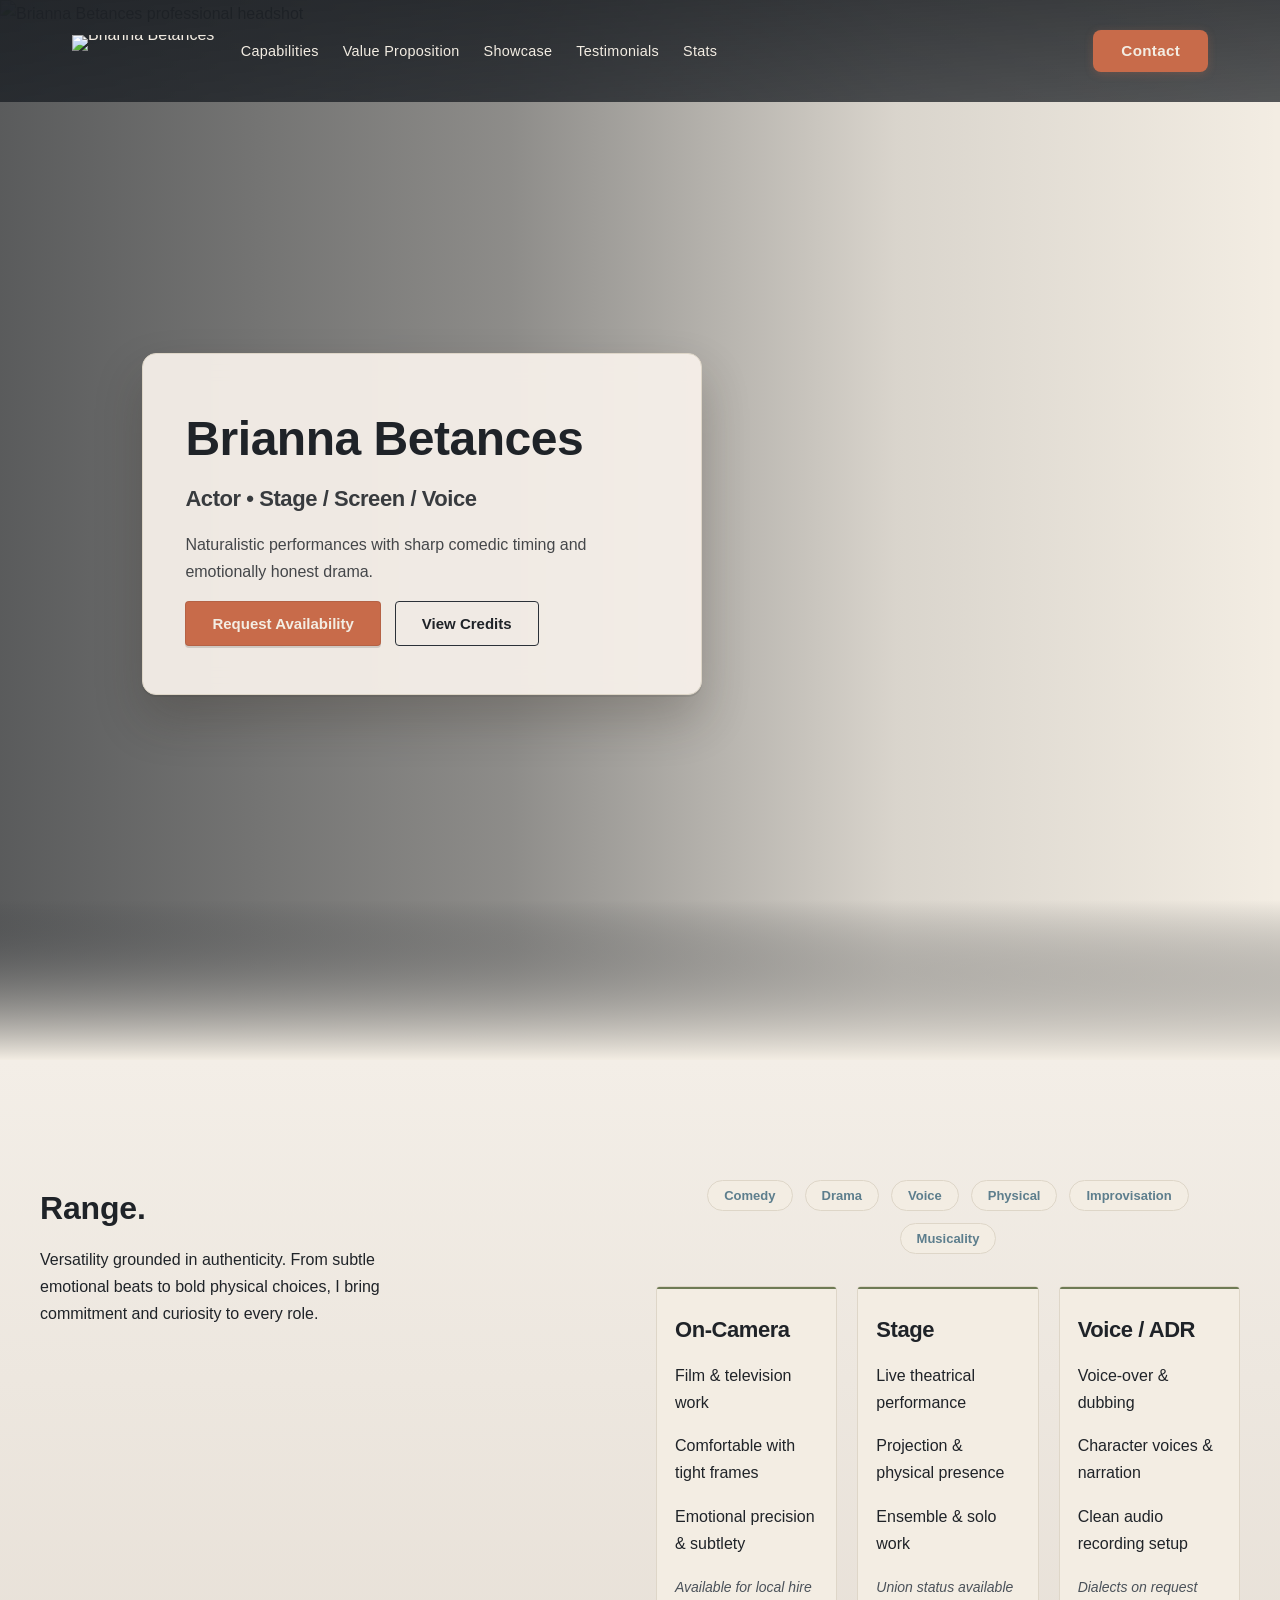
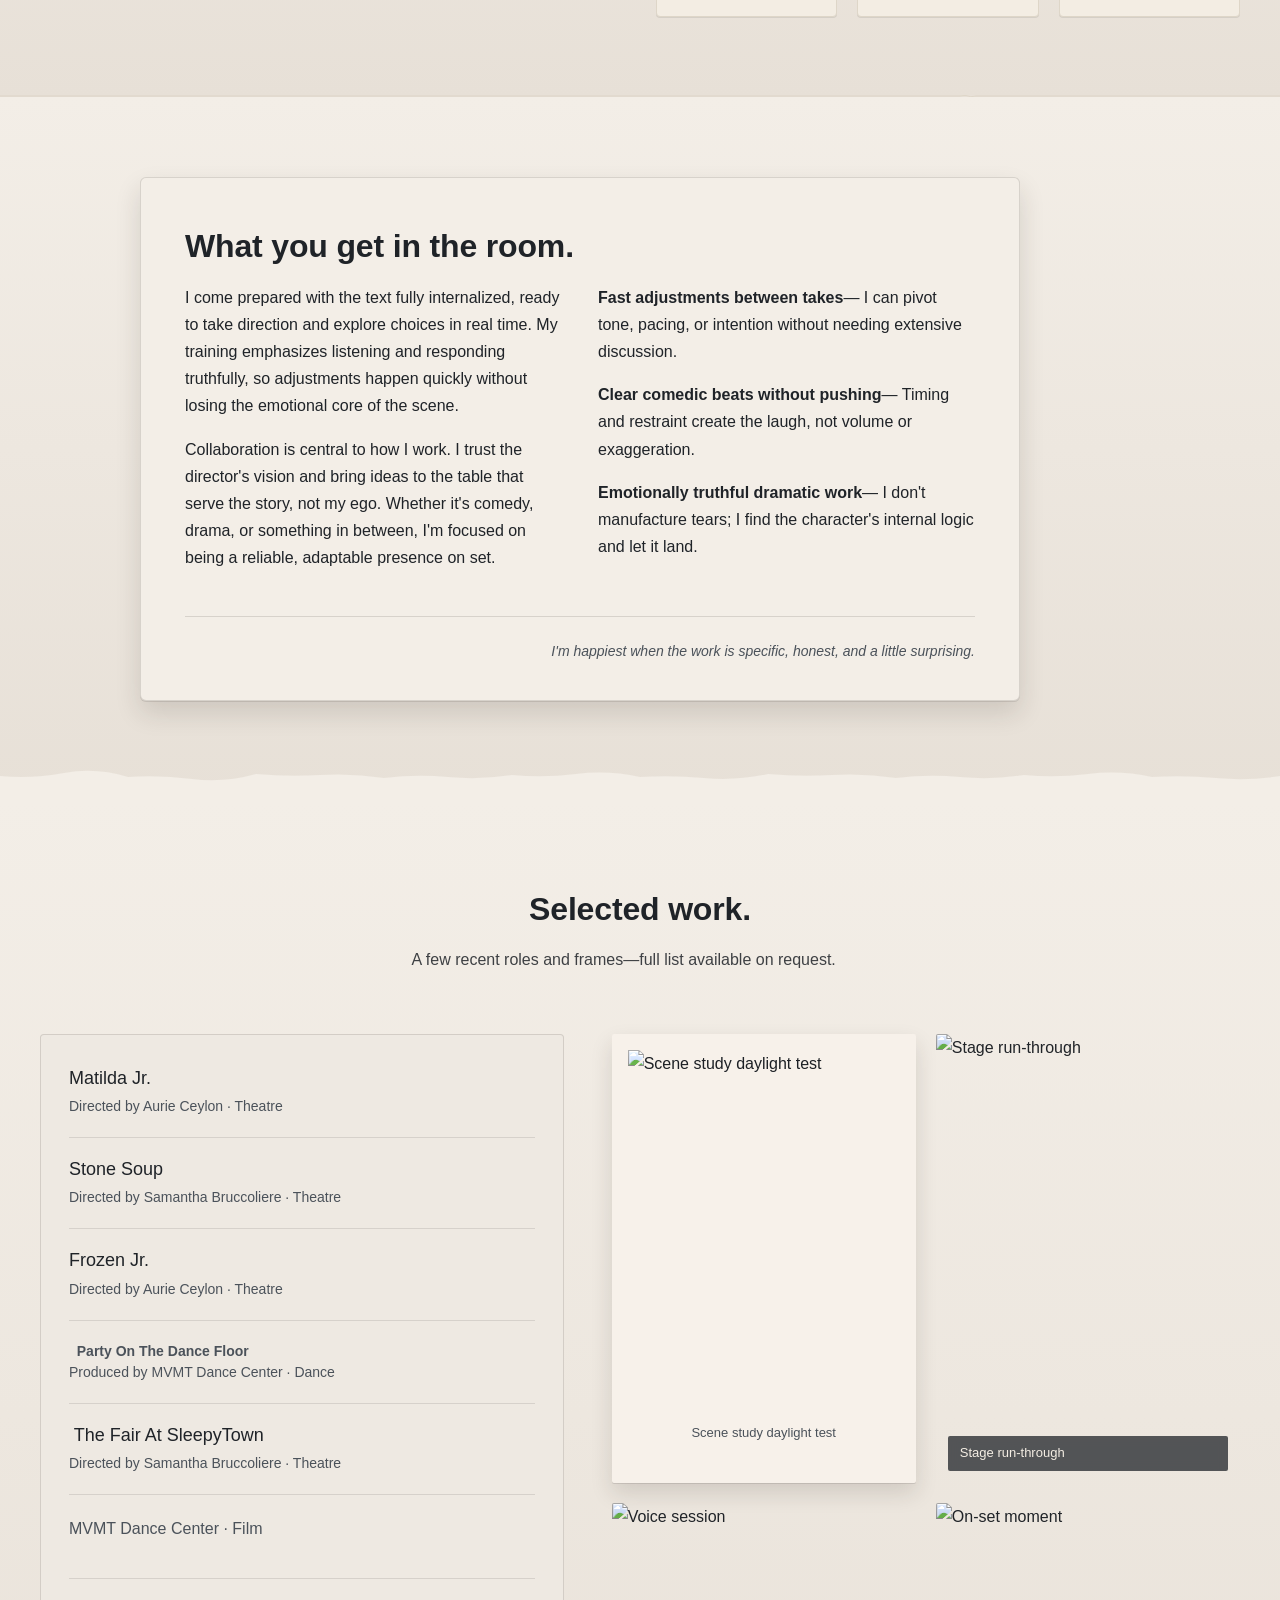
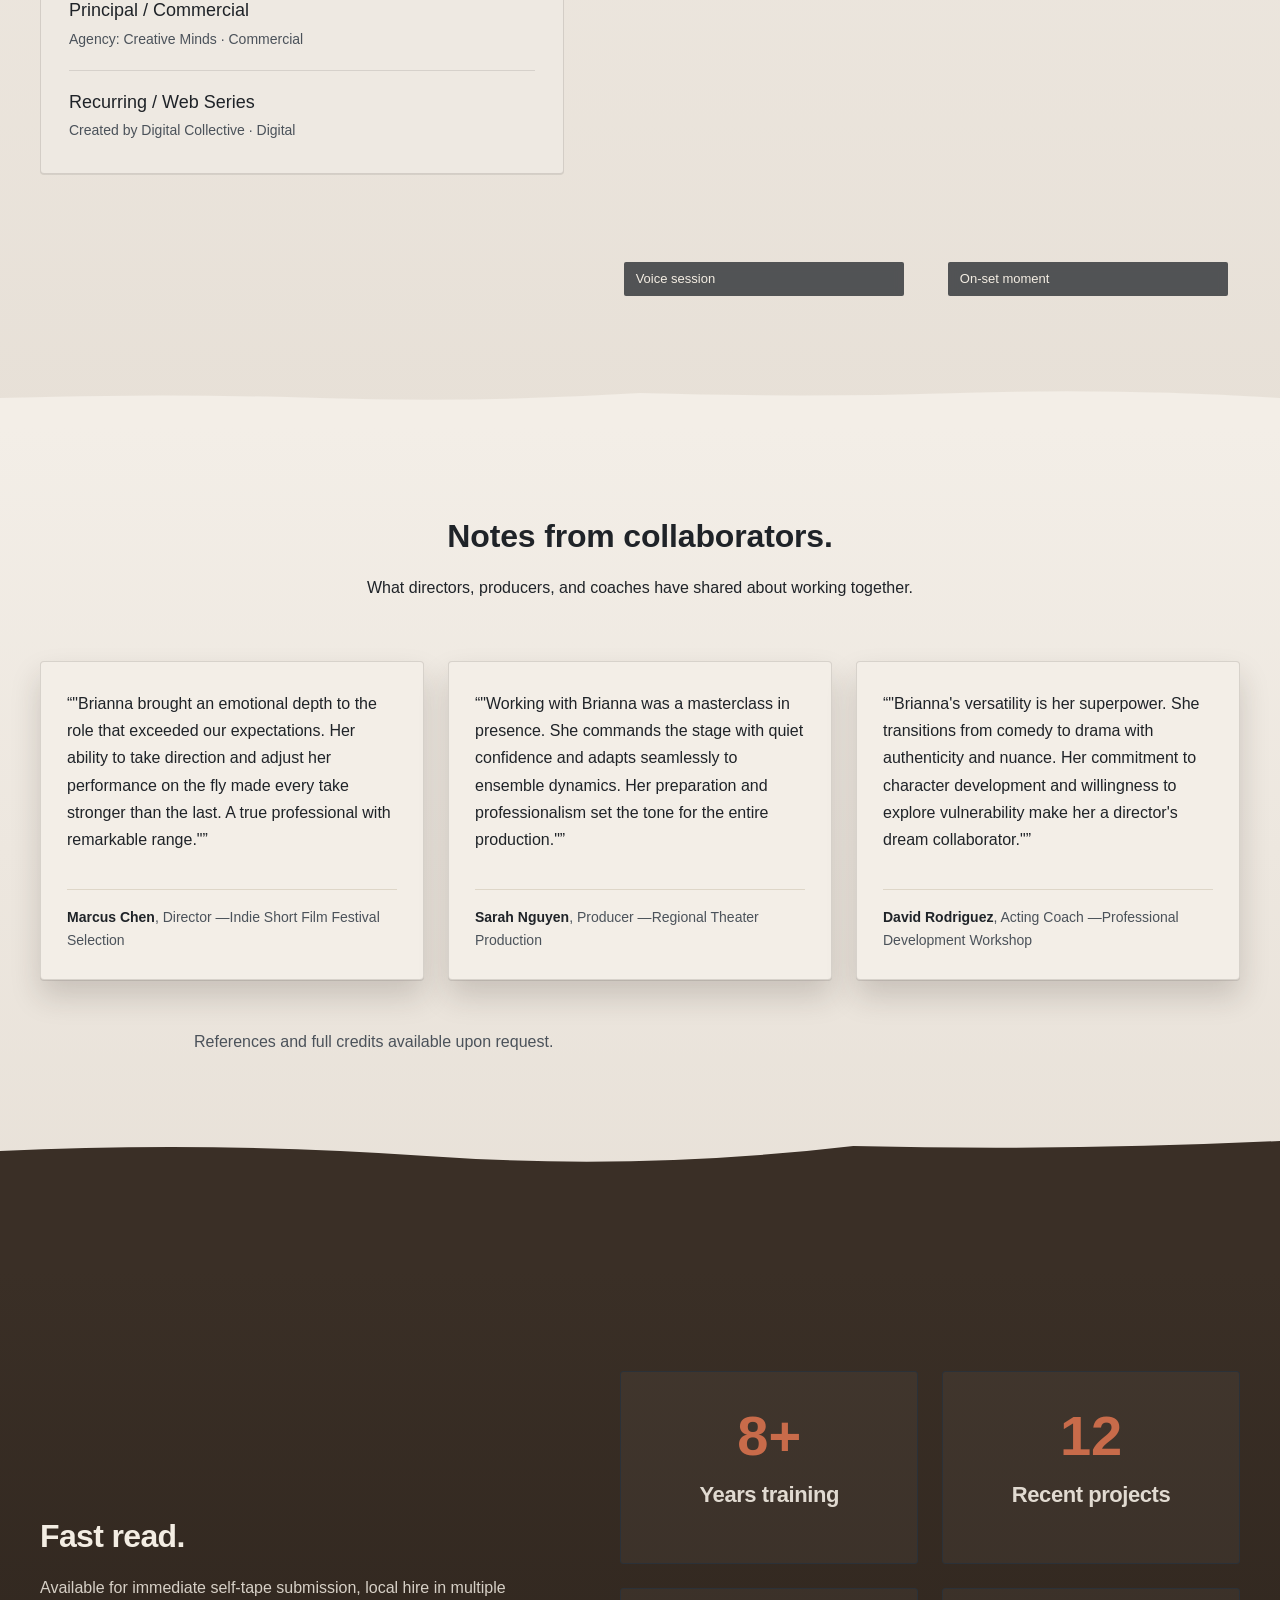
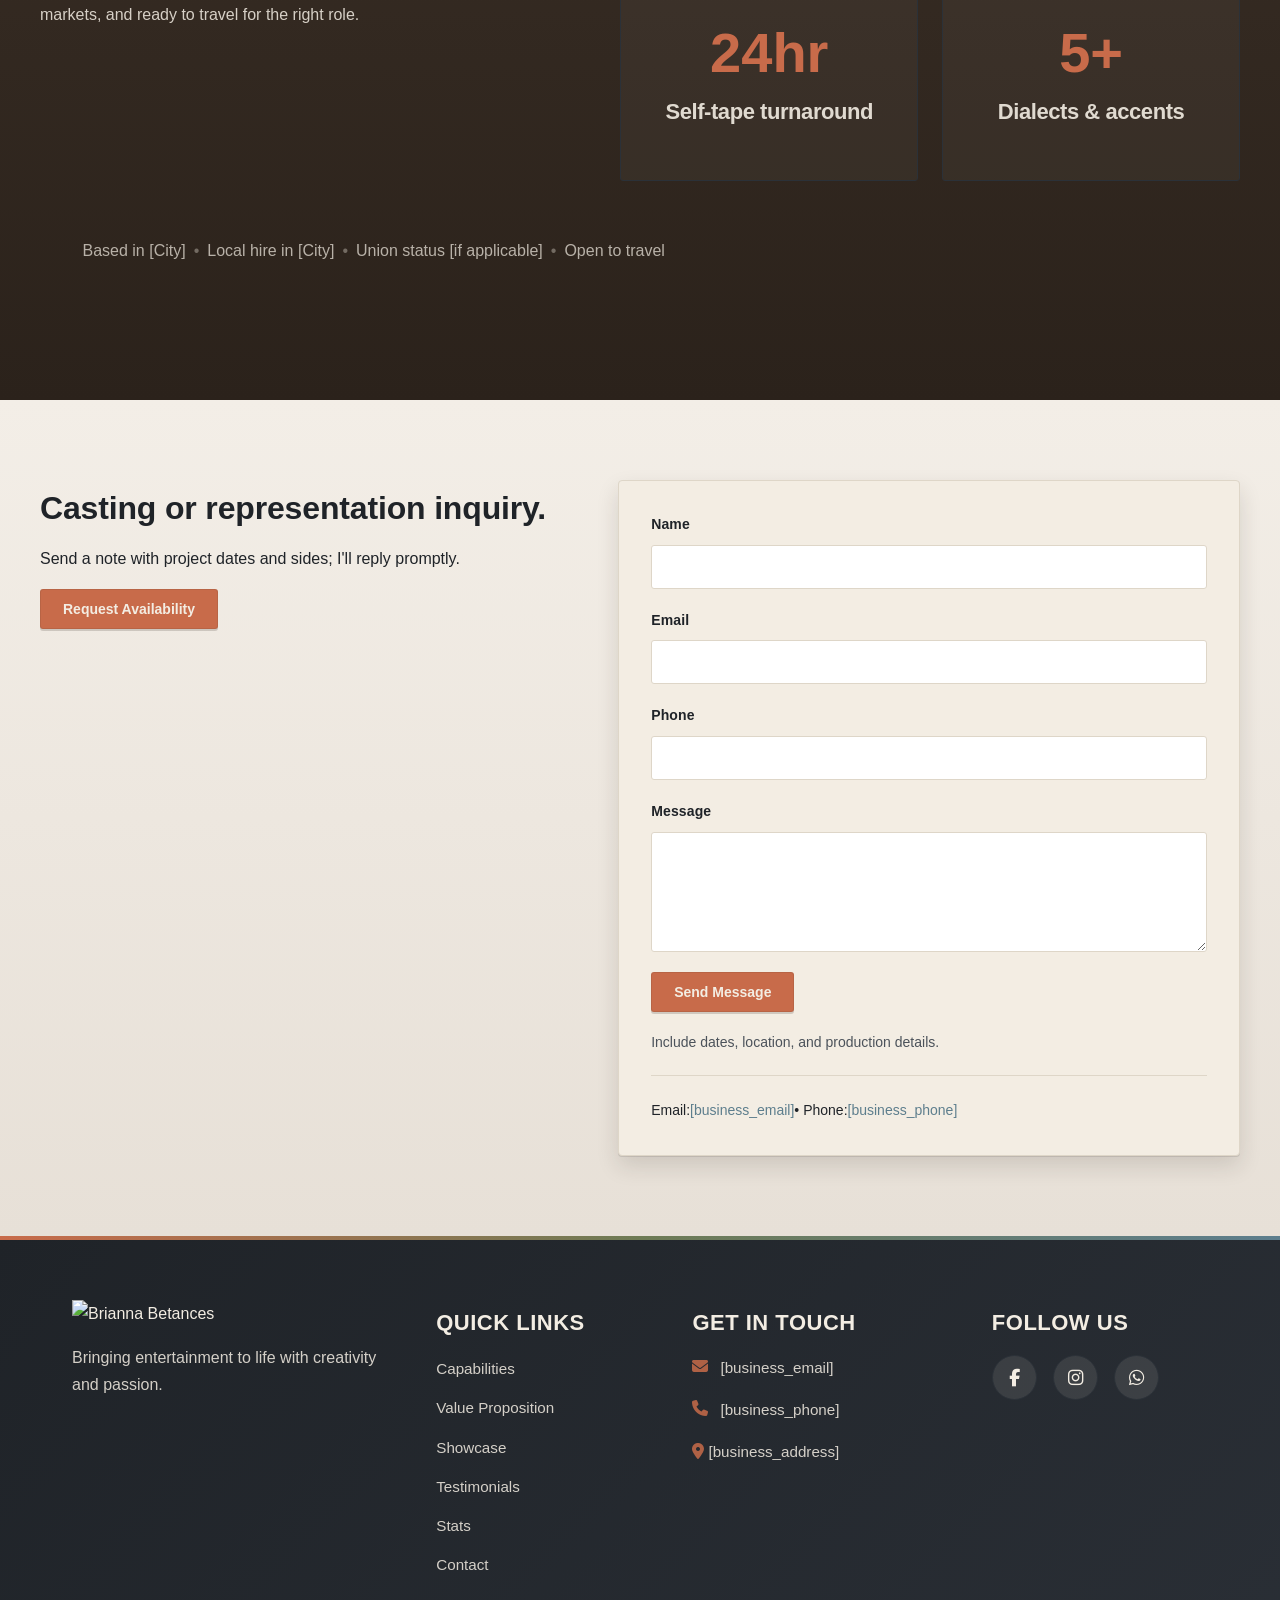
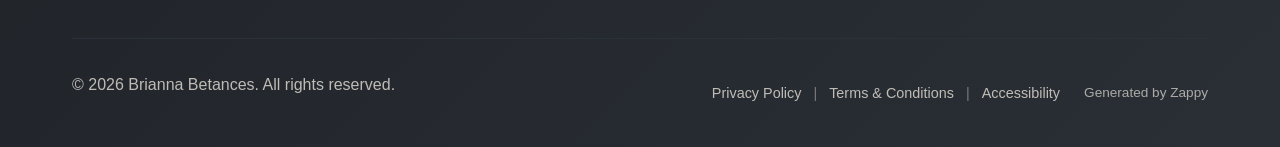
==== commit 7e80b5b0: "Background sync: Progressive GitHub Sync" ====
--- a/public/index.html
+++ b/public/index.html
@@ -1 +1 @@
-<!doctype html><html dir="ltr" lang="en"><head><meta charset="UTF-8"><meta content="width=device-width,initial-scale=1" name="viewport"><meta content="index, follow" name="robots"><title>Voice Acting Portfolio &amp; Headshots — Brianna Betances</title><meta content="Explore Brianna Betances&#39; professional acting portfolio featuring voice acting demos, theatrical headshots, and performance reels. Discover versatile talent ready for your next production." name="description"><meta content="voice acting portfolio, acting portfolio headshots, actor portfolio, acting portfolio examples, professional acting showcase" name="keywords"><link href="/assets/favicon.ico" rel="icon" type="image/x-icon"><link href="/assets/favicon-16x16.png" rel="icon" type="image/png" sizes="16x16"><link href="/assets/favicon-32x32.png" rel="icon" type="image/png" sizes="32x32"><link href="/assets/favicon-48x48.png" rel="icon" type="image/png" sizes="48x48"><link href="/assets/favicon-192x192.png" rel="icon" type="image/png" sizes="192x192"><link href="/assets/favicon-512x512.png" rel="icon" type="image/png" sizes="512x512"><link href="/assets/apple-touch-icon.png" rel="apple-touch-icon"><script>!function(){"use strict";var t="233d50db-b3a7-4fcc-b76b-6f503cc0b93e",e="https://api.zappy5.com/api/analytics/track",a=18e5,n=2592e6,o=!0,i=!0,r=!0;var s=function(){var e="zappy_visitor_"+t,a=null;try{if(a=localStorage.getItem(e)){var o=JSON.parse(a),i=Date.now();if(i-o.created<n)return o.lastSeen=i,localStorage.setItem(e,JSON.stringify(o)),o.id}}catch(t){console.warn("Zappy Analytics: LocalStorage not available")}var r="zv_"+Date.now()+"_"+Math.random().toString(36).substr(2,9);try{localStorage.setItem(e,JSON.stringify({id:r,created:Date.now(),lastSeen:Date.now()}))}catch(t){}return r}(),c=function(){var e="zappy_session_"+t,n=null;try{if(n=sessionStorage.getItem(e)){var o=JSON.parse(n),i=Date.now();if(i-o.timestamp<a)return o.timestamp=i,sessionStorage.setItem(e,JSON.stringify(o)),o.id}}catch(t){console.warn("Zappy Analytics: SessionStorage not available")}var r="zs_"+Date.now()+"_"+Math.random().toString(36).substr(2,9);try{sessionStorage.setItem(e,JSON.stringify({id:r,timestamp:Date.now()}))}catch(t){}return r}();function l(a,n){n=n||{};var o={website_id:t,event_type:a,page_path:window.location.pathname,referrer:document.referrer||"direct",visitor_id:s,session_id:c,metadata:n};if(navigator.sendBeacon){var i=new Blob([JSON.stringify(o)],{type:"application/json"});navigator.sendBeacon(e,i)}else fetch(e,{method:"POST",headers:{"Content-Type":"application/json"},body:JSON.stringify(o),keepalive:!0}).catch(function(t){console.warn("Zappy Analytics: Failed to track event",t)})}o&&l("pageview",{title:document.title,url:window.location.href}),i&&document.addEventListener("click",function(t){var e=t.target;if("BUTTON"===e.tagName||e.closest("button")){var a="BUTTON"===e.tagName?e:e.closest("button");l("click",{element:"button",text:a.textContent.trim().substring(0,100),id:a.id||null,class:a.className||null})}else if("A"===e.tagName||e.closest("a")){var n="A"===e.tagName?e:e.closest("a");l("navigation",{element:"link",text:n.textContent.trim().substring(0,100),href:n.href,external:n.hostname!==window.location.hostname})}},!0),r&&document.addEventListener("submit",function(t){var e=t.target;l("form_submit",{form_id:e.id||null,form_name:e.name||null,form_action:e.action||null,form_method:e.method||"GET"})},!0);var d=Date.now();window.addEventListener("beforeunload",function(){l("page_unload",{time_on_page:Math.floor((Date.now()-d)/1e3),page_path:window.location.pathname})}),window.zappyAnalytics={track:l,getVisitorId:function(){return s},getSessionId:function(){return c}}}()</script><meta content="Voice Acting Portfolio &amp; Headshots — Brianna Betances" property="og:title"><meta content="Explore Brianna Betances' professional acting portfolio featuring voice acting demos, theatrical headshots, and performance reels. Discover versatile talent ready for your next production." property="og:description"><meta content="website" property="og:type"><meta content="en_US" property="og:locale"><meta content="summary_large_image" name="twitter:card"><meta content="Voice Acting Portfolio &amp; Headshots — Brianna Betances" name="twitter:title"><meta content="Explore Brianna Betances' professional acting portfolio featuring voice acting demos, theatrical headshots, and performance reels. Discover versatile talent ready for your next production." name="twitter:description"><link href="https://cdnjs.cloudflare.com/ajax/libs/font-awesome/6.4.0/css/all.min.css" rel="stylesheet"><link href="/assets/favicon.ico" rel="icon" type="image/x-icon"><link href="/assets/favicon-16x16.png" rel="icon" type="image/png" sizes="16x16"><link href="/assets/favicon-32x32.png" rel="icon" type="image/png" sizes="32x32"><link href="/assets/favicon-48x48.png" rel="icon" type="image/png" sizes="48x48"><link href="/assets/favicon-192x192.png" rel="icon" type="image/png" sizes="192x192"><link href="/assets/favicon-512x512.png" rel="icon" type="image/png" sizes="512x512"><link href="/assets/apple-touch-icon.png" rel="apple-touch-icon"><link href="https://cdn.jsdelivr.net/npm/vanilla-cookieconsent@3/dist/cookieconsent.css" rel="stylesheet"><script src="https://cdn.jsdelivr.net/npm/vanilla-cookieconsent@3/dist/cookieconsent.umd.js"></script><script src="https://cdn.jsdelivr.net/gh/mickidum/acc_toolbar/acctoolbar/acctoolbar.min.js"></script><link href="/styles.css" rel="stylesheet"><style id="zappy-dropdown-submenu-styles">#navMenu li:has(.sub-menu),.nav-menu li:has(.sub-menu),.navbar li:has(.sub-menu),nav li:has(.sub-menu){position:relative}#navMenu .sub-menu,.nav-menu .sub-menu,.navbar .sub-menu,nav .sub-menu{display:block!important;position:absolute!important;top:100%;left:0;min-width:220px;background:#fff;border-radius:8px;box-shadow:0 8px 25px rgba(0,0,0,.15);padding:8px 0;opacity:0;visibility:hidden;transform:translateY(10px);transition:all .3s ease;z-index:1000;list-style:none;pointer-events:none}#navMenu li:hover>.sub-menu,.nav-menu li:hover>.sub-menu,.navbar li:hover>.sub-menu,nav li:hover>.sub-menu{opacity:1!important;visibility:visible!important;transform:translateY(0)!important;pointer-events:auto!important}.sub-menu li{list-style:none;margin:0;padding:0}.sub-menu a{display:block!important;padding:10px 16px!important;color:var(--text-dark,#333)!important;font-weight:500;text-decoration:none;white-space:nowrap;transition:background-color .2s}.sub-menu a:hover{background-color:#f5f5f5}[dir=rtl] .nav-menu .sub-menu,[dir=rtl] .navbar .sub-menu,[dir=rtl] nav .sub-menu,html[lang=ar] .nav-menu .sub-menu,html[lang=ar] .navbar .sub-menu,html[lang=ar] nav .sub-menu,html[lang=he] .nav-menu .sub-menu,html[lang=he] .navbar .sub-menu,html[lang=he] nav .sub-menu{left:auto!important;right:0!important}.sub-menu:empty,.sub-menu:not(:has(li)),.sub-menu:not(:has(li:not(.zappy-hidden-menu-item))){display:none!important;opacity:0!important;visibility:hidden!important;pointer-events:none!important}li:has(.menu-group-title):hover>.sub-menu{opacity:1!important;visibility:visible!important;transform:translateY(0)!important;pointer-events:auto!important}#navMenu>li>.menu-group-title,.nav-menu>li>.menu-group-title{display:inline-block;padding:.5rem 1rem;cursor:default;user-select:none}@media (max-width:768px){#navMenu .sub-menu,.nav-menu .sub-menu,.navbar .sub-menu,nav .sub-menu{position:static!important;transform:none!important;box-shadow:none!important;background:0 0!important;max-height:0;overflow:hidden;opacity:0;visibility:hidden;transition:max-height .3s ease,opacity .3s ease;padding:0!important;border-radius:0!important}.sub-menu.mobile-expanded{max-height:500px!important;opacity:1!important;visibility:visible!important;padding:8px 0 8px 16px!important}[dir=rtl] .sub-menu.mobile-expanded,html[lang=he] .sub-menu.mobile-expanded{padding:8px 16px 8px 0!important}#navMenu li:hover>.sub-menu,.nav-menu li:hover>.sub-menu,.navbar li:hover>.sub-menu,nav li:hover>.sub-menu{opacity:0;visibility:hidden;pointer-events:none}#navMenu li>.sub-menu.mobile-expanded,.nav-menu li>.sub-menu.mobile-expanded,.navbar li>.sub-menu.mobile-expanded,nav li>.sub-menu.mobile-expanded{opacity:1!important;visibility:visible!important;pointer-events:auto!important}#navMenu li:has(.sub-menu),.nav-menu li:has(.sub-menu),.navbar li:has(.sub-menu),nav li:has(.sub-menu){display:flex!important;flex-wrap:wrap!important;align-items:center!important;position:relative!important;min-height:44px!important}#navMenu li:has(.sub-menu)>a,.nav-menu li:has(.sub-menu)>a,.navbar li:has(.sub-menu)>a,nav li:has(.sub-menu)>a{flex:1!important;min-width:0!important}#navMenu li:has(.sub-menu)>.menu-group-title,.nav-menu li:has(.sub-menu)>.menu-group-title,.navbar li:has(.sub-menu)>.menu-group-title,nav li:has(.sub-menu)>.menu-group-title{flex:1!important;min-width:0!important;padding:0!important;line-height:inherit!important}#navMenu li:has(.sub-menu)>.sub-menu,.nav-menu li:has(.sub-menu)>.sub-menu,.navbar li:has(.sub-menu)>.sub-menu,nav li:has(.sub-menu)>.sub-menu{flex-basis:100%!important;width:100%!important}#navMenu li:has(.sub-menu)>a [class*=arrow],#navMenu li:has(.sub-menu)>a [class*=chevron],.nav-menu li:has(.sub-menu)>a .fa-angle-down,.nav-menu li:has(.sub-menu)>a .fa-chevron-down,.nav-menu li:has(.sub-menu)>a [class*=arrow],.nav-menu li:has(.sub-menu)>a [class*=chevron],nav li:has(.sub-menu)>a [class*=arrow],nav li:has(.sub-menu)>a [class*=chevron]{display:none!important;visibility:hidden!important}.mobile-submenu-toggle{display:flex!important;align-items:center!important;justify-content:center!important;width:44px!important;height:auto!important;background:0 0!important;border:none!important;cursor:pointer!important;color:var(--text-dark)!important;position:static!important;flex-shrink:0!important;align-self:stretch!important;z-index:2!important;padding:0!important;margin:0!important}.mobile-submenu-toggle::after{content:''!important;width:0!important;height:0!important;border-left:6px solid transparent!important;border-right:6px solid transparent!important;border-top:7px solid currentColor!important;transition:transform .3s ease!important}.mobile-submenu-toggle.expanded::after{transform:rotate(180deg)!important}.sub-menu a{padding:10px 0!important;display:block!important;color:var(--text-dark)!important}.navbar .sub-menu li a,.zappy-products-dropdown .sub-menu a,nav.navbar .sub-menu li a{color:var(--text-dark)!important}}@media (min-width:769px){.mobile-submenu-toggle{display:none!important}}</style><style id="mobile-lang-menu-deployed-css">@media (max-width:768px){.lang-switcher,.nav-container .lang-switcher,.nav-cta-container .lang-switcher,.nav-ecommerce-icons .lang-switcher,.nav-icons-left .lang-switcher,.navbar .lang-switcher,.navbar .nav-cta-container .lang-switcher{display:none!important}.mobile-lang-menu{width:100%;border-top:1px solid rgba(128,128,128,.2);padding:8px 0 0 0;margin-top:8px}.mobile-lang-toggle{display:flex!important;align-items:center;justify-content:space-between;width:100%;padding:12px 16px;background:0 0;border:none;cursor:pointer;font-size:15px;color:inherit;font-family:inherit}.mobile-lang-toggle::after{content:'';display:inline-block;width:8px;height:8px;border-right:2px solid currentColor;border-bottom:2px solid currentColor;transform:rotate(45deg);transition:transform .3s ease;margin-left:8px}.mobile-lang-toggle.expanded::after{transform:rotate(-135deg)}.mobile-lang-options{max-height:0;overflow:hidden;transition:max-height .3s ease}.mobile-lang-options.expanded{max-height:300px}.mobile-lang-option{display:flex!important;align-items:center;gap:10px;padding:10px 24px;text-decoration:none;color:inherit;font-size:14px;font-family:inherit}.mobile-lang-option:hover{background:rgba(128,128,128,.1)}.mobile-lang-option.active{font-weight:600;opacity:.7;pointer-events:none}.mobile-lang-option img{width:20px;height:20px;border-radius:50%}}@media (min-width:769px){.mobile-lang-menu{display:none!important}}</style><style id="zappy-widget-visibility">#mic-access-tool-box,#mic-access-tool-general-button,#mic-init-access-tool #mic-access-tool-box,#mic-init-access-tool #mic-access-tool-general-button,#mic-init-access-tool .mic-access-tool-general-button,._access-icon,._access-menu,.mic-access-tool-box,.mic-access-tool-general-button,div[id*=mic-access-tool-box]{display:none!important;visibility:hidden!important;opacity:0!important;pointer-events:none!important}</style></head><body><nav class="navbar"><button class="mobile-toggle" aria-label="Menu" id="mobileToggle"><svg viewBox="0 0 24 24" fill="none" height="24" width="24" class="hamburger-icon"><path d="M3 12h18M3 6h18M3 18h18" stroke="currentColor" stroke-width="2" stroke-linecap="round"></path></svg><svg viewBox="0 0 24 24" fill="none" height="24" width="24" class="close-icon" style="display:none"><path d="M18 6L6 18M6 6l12 12" stroke="currentColor" stroke-width="2" stroke-linecap="round"></path></svg></button><button class="phone-header-btn" aria-label="Call"><svg viewBox="0 0 24 24" fill="currentColor" height="20" width="20"><path d="M22 16.92v3a2 2 0 0 1-2.18 2 19.79 19.79 0 0 1-8.63-3.07 19.5 19.5 0 0 1-6-6 19.79 19.79 0 0 1-3.07-8.67A2 2 0 0 1 4.11 2h3a2 2 0 0 1 2 1.72 12.84 12.84 0 0 0 .7 2.81 2 2 0 0 1-.45 2.11L8.09 9.91a16 16 0 0 0 6 6l1.27-1.27a2 2 0 0 1 2.11-.45 12.84 12.84 0 0 0 2.81.7A2 2 0 0 1 22 16.92z"></path></svg></button><div class="nav-container"><div class="nav-brand"><a href="/" class="logo-link"><img alt="Brianna Betances" class="logo" src="/assets/brianna-betances-entertainment-logo.webp"></a></div><ul class="nav-menu" id="navMenu"><li><a href="#capabilities">Capabilities</a></li><li><a href="#value-proposition">Value Proposition</a></li><li><a href="#showcase">Showcase</a></li><li><a href="#testimonials">Testimonials</a></li><li><a href="#stats">Stats</a></li></ul><div class="nav-cta-container"><a href="#contact" class="nav-cta-btn">Contact</a></div></div></nav><script>window.addEventListener("load",function(){const e=document.querySelector(".navbar, nav, header");if(!e)return void console.log("[Navbar] Navbar element not found");let t=document.getElementById("mobileToggle")||document.querySelector(".mobile-toggle")||document.querySelector(".hamburger")||document.querySelector(".hamburger-menu")||document.querySelector(".menu-toggle")||document.querySelector(".burger-menu")||document.querySelector('[aria-label="Menu"]')||document.querySelector('[aria-label="תפריט"]');const o=document.querySelector(".phone-header-btn"),n=window.getComputedStyle(e);let r=n.backgroundColor;if(console.log("[Navbar] Initial navbar background:",r),"transparent"===r||"rgba(0, 0, 0, 0)"===r||r.startsWith("rgba")&&r.includes(", 0)")){const e=n.backgroundImage;if(e&&"none"!==e)console.log("[Navbar] Navbar has background image/gradient, using dark text"),r="rgb(240, 240, 240)";else{const e=window.getComputedStyle(document.body).backgroundColor;console.log("[Navbar] Navbar transparent, using body background:",e),r=e}}const i=r.match(/\d+/g);if(i&&i.length>=3){const e=(.299*parseInt(i[0])+.587*parseInt(i[1])+.114*parseInt(i[2]))/255;console.log("[Navbar] Mobile button colors preserved from Claude CSS (luminance:",e.toFixed(2)+")");const n=document.createElement("style");n.id="zappy-mobile-nav-fix";document.documentElement.lang;document.documentElement.dir,n.textContent='\n        /* Hide mobile buttons on desktop, show only on mobile */\n        @media (min-width: 769px) {\n          .mobile-toggle,\n          .phone-header-btn {\n            display: none !important;\n          }\n        }\n        \n        /* Show and position mobile buttons correctly on mobile */\n        @media (max-width: 768px) {\n          .mobile-toggle,\n          .phone-header-btn {\n            position: absolute !important;\n            top: 50% !important;\n            transform: translateY(-50%) !important;\n            z-index: 1001 !important;\n            display: flex !important;\n            align-items: center !important;\n            justify-content: center !important;\n            width: 36px !important;\n            height: 36px !important;\n            border-radius: 50% !important;\n            border: none !important;\n            cursor: pointer !important;\n            padding: 6px !important;\n            background: none !important;\n            color: var(--nav-text, var(--text-dark)) !important;\n          }\n          \n          /* LTR positioning (default): hamburger LEFT, phone RIGHT */\n          html:not([dir="rtl"]):not([lang="he"]):not([lang="ar"]) .mobile-toggle,\n          html[dir="ltr"] .mobile-toggle {\n            left: 12px !important;\n            right: auto !important;\n          }\n          html:not([dir="rtl"]):not([lang="he"]):not([lang="ar"]) .phone-header-btn,\n          html[dir="ltr"] .phone-header-btn {\n            right: 12px !important;\n            left: auto !important;\n          }\n          \n          /* RTL positioning: hamburger RIGHT, phone LEFT */\n          html[dir="rtl"] .mobile-toggle,\n          html[lang="he"] .mobile-toggle,\n          html[lang="ar"] .mobile-toggle {\n            right: 12px !important;\n            left: auto !important;\n          }\n          html[dir="rtl"] .phone-header-btn,\n          html[lang="he"] .phone-header-btn,\n          html[lang="ar"] .phone-header-btn {\n            left: 12px !important;\n            right: auto !important;\n          }\n          \n          /* CRITICAL: Ensure nav-container has min-height on mobile */\n          /* All children are positioned absolutely/fixed on mobile, so height:auto collapses to 0 */\n          .nav-container {\n            min-height: 70px !important;\n            position: relative !important;\n          }\n          \n          /* Ensure SVG icons are properly sized and inherit color */\n          .mobile-toggle svg,\n          .phone-header-btn svg {\n            width: 24px !important;\n            height: 24px !important;\n            /* Don\'t force display - let JavaScript control hamburger/close toggle */\n          }\n          \n          /* Reset nav-cta-container on mobile - remove desktop box-shadow/padding */\n          /* that creates a visible ghost box when CTA button is hidden */\n          .nav-cta-container {\n            box-shadow: none !important;\n            padding: 0 !important;\n          }\n          \n          /* Hide nav-cta-container entirely on mobile when there\'s no lang-switcher */\n          /* (only the CTA button is inside, and it\'s hidden on mobile) */\n          .nav-cta-container:not(:has(.lang-switcher)) {\n            display: none !important;\n          }\n          \n          /* CRITICAL: Prevent hero image fade gradient from bleeding over headline text */\n          /* The .image-fade-gradient has bottom: -30px (extends below parent) */\n          /* On mobile stacked layout, this overlaps the h1 text below the image */\n          .hero-image-column {\n            overflow: hidden !important;\n          }\n          .image-fade-gradient {\n            bottom: 0 !important;\n          }\n          \n          /* Hide desktop language switcher on mobile - hamburger menu handles it */\n          /* High specificity to override stored CSS */\n          .lang-switcher,\n          .nav-cta-container .lang-switcher,\n          .nav-container .lang-switcher,\n          .navbar .lang-switcher,\n          .navbar .nav-cta-container .lang-switcher {\n            display: none !important;\n          }\n        }\n      ';const r=document.getElementById("zappy-mobile-nav-fix");r&&r.remove(),document.head.appendChild(n),console.log("[Navbar] Critical CSS injected for mobile nav positioning");const l=window.innerWidth<=768;if(t){const e=t.querySelector(".hamburger-icon"),o=t.querySelector(".close-icon");e&&(e.style.setProperty("width","24px","important"),e.style.setProperty("height","24px","important"),e.style.setProperty("display","block","important")),o&&(o.style.setProperty("width","24px","important"),o.style.setProperty("height","24px","important"),o.style.setProperty("display","none","important")),l?(t.style.setProperty("position","absolute","important"),t.style.setProperty("top","50%","important"),t.style.setProperty("transform","translateY(-50%)","important"),t.style.setProperty("z-index","1001","important"),t.style.removeProperty("left"),t.style.removeProperty("right"),console.log("[Navbar] Mobile toggle positioning applied (mobile viewport)")):(t.style.removeProperty("position"),t.style.removeProperty("top"),t.style.removeProperty("transform"),t.style.removeProperty("z-index"),t.style.removeProperty("left"),t.style.removeProperty("right"),console.log("[Navbar] Desktop viewport - cleared mobile toggle inline positioning"))}if(o){const e=o.querySelector("svg");e&&(e.style.width="24px",e.style.height="24px",e.setAttribute("width","24"),e.setAttribute("height","24")),l?(o.style.setProperty("position","absolute","important"),o.style.setProperty("top","50%","important"),o.style.setProperty("transform","translateY(-50%)","important"),o.style.setProperty("z-index","1001","important"),o.style.removeProperty("left"),o.style.removeProperty("right"),console.log("[Navbar] Phone button positioning applied (mobile viewport)")):(o.style.removeProperty("position"),o.style.removeProperty("top"),o.style.removeProperty("transform"),o.style.removeProperty("z-index"),o.style.removeProperty("left"),o.style.removeProperty("right"),console.log("[Navbar] Desktop viewport - cleared phone button inline positioning"))}}else console.log("[Navbar] Could not parse background color:",r);t=document.getElementById("mobileToggle")||document.querySelector(".mobile-toggle")||document.querySelector(".hamburger")||document.querySelector(".hamburger-menu")||document.querySelector(".menu-toggle")||document.querySelector(".burger-menu")||document.querySelector('[aria-label="Menu"]')||document.querySelector('[aria-label="תפריט"]');const l=document.getElementById("navMenu")||document.querySelector(".nav-menu")||document.querySelector(".nav-links")||document.querySelector("nav ul:not(.submenu)");if(!t||!l)return void console.log("[Navbar] Mobile toggle or menu not found:",{toggle:!!t,menu:!!l});l.id||(l.id="navMenu"),console.log("[Navbar] Initializing mobile menu...");const a=t.cloneNode(!0);t.parentNode.replaceChild(a,t),a.addEventListener("click",function(e){e.preventDefault(),e.stopPropagation();const t=this.querySelector(".hamburger-icon"),o=this.querySelector(".close-icon");l.classList.contains("active")?(l.classList.remove("active"),t&&t.style.setProperty("display","block","important"),o&&o.style.setProperty("display","none","important"),document.body.style.overflow="",console.log("[Navbar] Menu closed")):(l.classList.add("active"),t&&t.style.setProperty("display","none","important"),o&&o.style.setProperty("display","block","important"),document.body.style.overflow="hidden",console.log("[Navbar] Menu opened"))}),l.querySelectorAll("a").forEach(function(e){e.addEventListener("click",function(){if("#"===this.getAttribute("href"))return;const e=a.querySelector(".hamburger-icon"),t=a.querySelector(".close-icon");l.classList.remove("active"),e&&e.style.setProperty("display","block","important"),t&&t.style.setProperty("display","none","important"),document.body.style.overflow="",console.log("[Navbar] Menu closed (link clicked)")})});var s=l.querySelectorAll(".dropdown-toggle");s.forEach(function(e){e.addEventListener("click",function(e){e.preventDefault(),e.stopPropagation();var t=this.closest(".nav-dropdown");t&&(t.parentNode.querySelectorAll(".nav-dropdown.open").forEach(function(e){e!==t&&e.classList.remove("open")}),t.classList.toggle("open"),console.log("[Navbar] Dropdown toggled:",t.classList.contains("open")?"open":"closed"))})}),document.addEventListener("click",function(e){e.target.closest(".nav-dropdown")||document.querySelectorAll(".nav-dropdown.open").forEach(function(e){e.classList.remove("open")})}),console.log("[Navbar] Dropdown handlers initialized for "+s.length+" dropdowns"),o&&o.addEventListener("click",function(){const e=document.querySelectorAll('a[href^="tel:"]'),t=e.length>0?e[0].getAttribute("href").replace("tel:",""):"[business_phone]";window.location.href="tel:"+t,console.log("[Navbar] Phone button clicked")}),console.log("[Navbar] Mobile menu initialized successfully");const p=function(){const e=document.querySelector(".whatsapp-float");e&&(window.innerWidth>=769?(e.style.setProperty("display","none","important"),e.style.setProperty("visibility","hidden","important"),e.style.setProperty("opacity","0","important"),e.style.setProperty("pointer-events","none","important"),console.log("[WhatsApp] Button hidden on desktop")):(e.style.removeProperty("display"),e.style.removeProperty("visibility"),e.style.removeProperty("opacity"),e.style.removeProperty("pointer-events"),console.log("[WhatsApp] Button visible on mobile")))};let c;p(),window.addEventListener("resize",function(){clearTimeout(c),c=setTimeout(p,100)})})</script><main><section class="home-hero-section" data-layout-spec="Home-hero" id="hero" data-hero-type="fullscreen-scrim"><div class="home-hero-section__background"><img alt="Brianna Betances professional headshot" class="home-hero-section__bg-image" src="/assets/site-home-hero-headshot.webp" data-context="Professional natural-light headshot of a young female actor with warm, approachable expression. Slightly desaturated color palette with soft focus. Subject positioned on the right side of frame with generous negative space on the left for text overlay. Natural outdoor or studio lighting with soft shadows. Clean, editorial photography style suitable for casting portfolio." data-placeholder="home-hero-headshot" height="1080" width="1920" data-hero-bg="true"></div><div class="home-hero-section__scrim" aria-hidden="true"></div><div class="home-hero-section__content-wrapper"><div class="home-hero-section__overlay-card"><h1 class="home-hero-section__title">Brianna Betances</h1><h3 class="home-hero-section__subtitle">Actor • Stage / Screen / Voice</h3><p class="home-hero-section__tagline">Naturalistic performances with sharp comedic timing and emotionally honest drama.</p><div class="home-hero-section__cta-group"><a href="#contact" class="home-hero-section__btn home-hero-section__btn--primary">Request Availability</a><a href="#credits" class="home-hero-section__btn home-hero-section__btn--secondary">View Credits</a></div></div></div><div class="home-hero-section__divider-wrapper"><svg viewBox="0 0 1200 160" aria-hidden="true" data-no-icon-edit="true" preserveAspectRatio="none" xmlns="http://www.w3.org/2000/svg"><defs><linearGradient id="home-hero-fade-gradient" x1="0%" x2="0%" y1="0%" y2="100%"><stop offset="0%" style="stop-color:rgba(31,35,40,0)"></stop><stop offset="100%" style="stop-color:#F3EDE3;stop-opacity:1"></stop></linearGradient></defs><rect fill="url(#home-hero-fade-gradient)" height="160" width="1200" x="0" y="0"></rect></svg></div></section><section class="home-capabilities-section" data-layout-spec="Home-capabilities" id="capabilities"><div class="home-capabilities-container"><div class="home-capabilities-grid"><div class="home-capabilities-intro"><h2>Range.</h2><p>Versatility grounded in authenticity. From subtle emotional beats to bold physical choices, I bring commitment and curiosity to every role.</p></div><div class="home-capabilities-range-cluster"><div class="home-capabilities-tags"><span class="home-capabilities-tag">Comedy</span><span class="home-capabilities-tag">Drama</span><span class="home-capabilities-tag">Voice</span><span class="home-capabilities-tag">Physical</span><span class="home-capabilities-tag">Improvisation</span><span class="home-capabilities-tag">Musicality</span></div><div class="home-capabilities-cards"><div class="home-capabilities-card"><div class="home-capabilities-card-accent"></div><h3>On-Camera</h3><p>Film &amp; television work</p><p>Comfortable with tight frames</p><p>Emotional precision &amp; subtlety</p><small>Available for local hire</small></div><div class="home-capabilities-card"><div class="home-capabilities-card-accent"></div><h3>Stage</h3><p>Live theatrical performance</p><p>Projection &amp; physical presence</p><p>Ensemble &amp; solo work</p><small>Union status available</small></div><div class="home-capabilities-card"><div class="home-capabilities-card-accent"></div><h3>Voice / ADR</h3><p>Voice-over &amp; dubbing</p><p>Character voices &amp; narration</p><p>Clean audio recording setup</p><small>Dialects on request</small></div></div></div></div></div><div class="home-capabilities-divider-wrapper"><svg viewBox="0 0 1200 2" aria-hidden="true" data-no-icon-edit="true" preserveAspectRatio="none" xmlns="http://www.w3.org/2000/svg"><line stroke="var(--border-light)" stroke-width="1" x1="0" x2="900" y1="1" y2="1"></line><path d="M900,1 L905,0.3 L910,1.7 L915,1" fill="#F3EEE7" stroke="var(--border-light)" stroke-width="1"></path><line stroke="var(--border-light)" stroke-width="1" x1="915" x2="1200" y1="1" y2="1"></line></svg></div></section><section class="home-value-proposition-section" data-layout-spec="Home-value-proposition" id="value-proposition"><div class="home-value-proposition-container"><div class="home-value-proposition-journal-box"><h2>What you get in the room.</h2><div class="home-value-proposition-content-grid"><div class="home-value-proposition-approach"><p>I come prepared with the text fully internalized, ready to take direction and explore choices in real time. My training emphasizes listening and responding truthfully, so adjustments happen quickly without losing the emotional core of the scene.</p><p>Collaboration is central to how I work. I trust the director's vision and bring ideas to the table that serve the story, not my ego. Whether it's comedy, drama, or something in between, I'm focused on being a reliable, adaptable presence on set.</p></div><div class="home-value-proposition-proof-points"><p><strong>Fast adjustments between takes</strong>— I can pivot tone, pacing, or intention without needing extensive discussion.</p><p><strong>Clear comedic beats without pushing</strong>— Timing and restraint create the laugh, not volume or exaggeration.</p><p><strong>Emotionally truthful dramatic work</strong>— I don't manufacture tears; I find the character's internal logic and let it land.</p></div></div><div class="home-value-proposition-divider"></div><div class="home-value-proposition-journal-note"><small>I'm happiest when the work is specific, honest, and a little surprising.</small></div></div></div><div class="home-value-proposition-divider-wrapper"><svg viewBox="0 0 1200 60" aria-hidden="true" data-no-icon-edit="true" preserveAspectRatio="none" xmlns="http://www.w3.org/2000/svg"><path d="M0,60 L0,35 Q30,38 60,32 T120,36 Q150,34 180,38 T240,33 Q270,36 300,34 T360,37 Q390,33 420,36 T480,34 Q510,37 540,33 T600,36 Q630,34 660,37 T720,33 Q750,36 780,34 T840,37 Q870,33 900,36 T960,34 Q990,37 1020,33 T1080,36 Q1110,34 1140,37 T1200,35 L1200,60 Z" fill="#F3EEE7"></path></svg></div></section><section class="home-showcase-section" data-layout-spec="Home-showcase" id="showcase"><div class="showcase-container"><div class="showcase-header"><h2>Selected work.</h2><p>A few recent roles and frames—full list available on request.</p></div><div class="showcase-grid zappy-vertical-grid" data-zappy-grid-align="start"><div class="credits-box"><div class="credits-list"><div class="credit-item"><div class="zappy-editable credit-role">Matilda Jr.&nbsp;</div><div class="zappy-editable credit-detail">Directed by Aurie Ceylon · Theatre&nbsp;</div></div><div class="credit-item"><div class="zappy-editable credit-role">Stone Soup&nbsp;</div><div class="zappy-editable credit-detail">Directed by Samantha Bruccoliere · Theatre&nbsp;</div></div><div class="credit-item"><div class="zappy-editable credit-role">Frozen Jr.&nbsp;</div><div class="zappy-editable credit-detail">Directed by Aurie Ceylon · Theatre&nbsp;</div></div><div class="credit-item"><div class="zappy-editable credit-detail"><b>&nbsp; Party On The Dance Floor</b><br>Produced by MVMT Dance Center · Dance</div></div><div class="credit-item"><div class="zappy-editable credit-role">&nbsp;The Fair At SleepyTown&nbsp;</div><div class="zappy-editable credit-detail">Directed by Samantha Bruccoliere · Theatre&nbsp;</div></div><div class="credit-item"><div class="zappy-editable credit-detail">Directed by Elena Morales · Film</div></div><div class="credit-item"><div class="zappy-editable credit-role">Principal / Commercial</div><div class="zappy-editable credit-detail">Agency: Creative Minds · Commercial</div></div><div class="credit-item"><div class="zappy-editable credit-role">Recurring / Web Series</div><div class="zappy-editable credit-detail">Created by Digital Collective · Digital</div></div></div></div><div class="gallery-grid"><div class="gallery-item polaroid-frame"><div class="polaroid-inner"><img alt="Scene study daylight test" class="zappy-editable-image" src="/assets/site-home-showcase-image-1.webp" data-context="Natural daylight headshot of young actor Brianna Betances in a scene study setting, soft window light, neutral expression showing range and depth, professional acting portfolio photography" data-placeholder="home-showcase-image-1" height="400" width="300" data-element-id="img-1773113230455-4qplx7hs8" data-element-type="image" data-original-position="static" style="position:relative"><div class="zappy-editable polaroid-caption">Scene study daylight test</div></div></div><div class="gallery-item"><img alt="Stage run-through" class="zappy-editable-image" src="/assets/site-home-showcase-image-2.webp" data-context="Behind-the-scenes photo of young actor Brianna Betances on a theater stage during rehearsal, warm stage lighting, candid moment showing professionalism and preparation" data-placeholder="home-showcase-image-2" height="400" width="300" data-element-id="img-1773113230455-0o5fspl1s" data-element-type="image" data-original-position="static" style="position:relative"><div class="zappy-editable gallery-caption">Stage run-through</div></div><div class="gallery-item"><img alt="Voice session" class="zappy-editable-image" src="/assets/site-home-showcase-image-3.webp" data-context="Professional photo of young actor Brianna Betances in a voice recording booth with microphone and headphones, focused expression, showing versatility in voice acting" data-placeholder="home-showcase-image-3" height="400" width="300" data-element-id="img-1773113230455-to7olq0i5" data-element-type="image" data-original-position="static" style="position:relative"><div class="zappy-editable gallery-caption">Voice session</div></div><div class="gallery-item"><div data-zappy-zoom-wrapper="true" data-element-id="img-1773113230455-0pg86o5mf" data-element-type="image" data-zappy-zoom-wrapper-width="480px" data-zappy-zoom-wrapper-height="643px" data-zappy-zoom-wrapper-width-mode="px" style="position:relative!important;overflow:visible!important;width:100%!important;max-width:100%!important;margin-left:auto!important;margin-right:auto!important;height:auto!important;display:block!important;min-height:150px!important" data-zappy-zoom-clip="true" data-zappy-wrapper-margins-applied="true"><img alt="On-set moment" class="zappy-editable-image" src="/assets/site-home-showcase-image-4.webp" data-context="Candid on-set photo of young actor Brianna Betances between takes on a film production, natural lighting, showing authentic personality and professionalism" data-placeholder="home-showcase-image-4" height="400" width="300" data-element-id="img-1773113230455-0pg86o5mf" data-element-type="image" data-original-position="static" style="position:relative!important;object-position:50% 50%;margin:0!important;width:100%!important;height:auto!important;max-width:100%!important;max-height:300px!important;display:block!important;object-fit:cover!important" data-zappy-zoom="1.02"></div><div class="zappy-editable gallery-caption">On-set moment</div></div></div></div></div><div class="showcase-divider-wrapper"><svg viewBox="0 0 1200 60" aria-hidden="true" data-no-icon-edit="true" preserveAspectRatio="none" xmlns="http://www.w3.org/2000/svg"><path d="M0,60 L0,30 Q150,25 300,30 T600,25 Q750,30 900,25 T1200,30 L1200,60 Z" fill="#F3EEE7"></path></svg></div></section><section class="home-testimonials-section" data-layout-spec="Home-testimonials"><div class="home-testimonials-container"><div class="home-testimonials-header"><h2>Notes from collaborators.</h2><p class="home-testimonials-intro">What directors, producers, and coaches have shared about working together.</p></div><div class="home-testimonials-grid"><article class="home-testimonial-card"><blockquote><p>"Brianna brought an emotional depth to the role that exceeded our expectations. Her ability to take direction and adjust her performance on the fly made every take stronger than the last. A true professional with remarkable range."</p></blockquote><footer class="home-testimonial-attribution"><strong>Marcus Chen</strong>, Director —<em>Indie Short Film Festival Selection</em></footer></article><article class="home-testimonial-card"><blockquote><p>"Working with Brianna was a masterclass in presence. She commands the stage with quiet confidence and adapts seamlessly to ensemble dynamics. Her preparation and professionalism set the tone for the entire production."</p></blockquote><footer class="home-testimonial-attribution"><strong>Sarah Nguyen</strong>, Producer —<em>Regional Theater Production</em></footer></article><article class="home-testimonial-card"><blockquote><p>"Brianna's versatility is her superpower. She transitions from comedy to drama with authenticity and nuance. Her commitment to character development and willingness to explore vulnerability make her a director's dream collaborator."</p></blockquote><footer class="home-testimonial-attribution"><strong>David Rodriguez</strong>, Acting Coach —<em>Professional Development Workshop</em></footer></article></div><p class="home-testimonials-footer-note">References and full credits available upon request.</p></div><div class="home-testimonials-divider-wrapper"><svg viewBox="0 0 1200 180" aria-hidden="true" data-no-icon-edit="true" preserveAspectRatio="none" xmlns="http://www.w3.org/2000/svg"><defs><linearGradient id="testimonials-divider-gradient" x1="0%" x2="100%" y1="0%" y2="0%"><stop offset="0%" style="stop-color:#F3EDE3;stop-opacity:1"></stop><stop offset="100%" style="stop-color:#E8E3DB;stop-opacity:1"></stop></linearGradient></defs><path d="M0,180 L0,60 Q200,50 400,65 T800,55 Q1000,60 1200,50 L1200,180 Z" fill="#3A2F26"></path></svg></div></section><section class="home-stats-section" data-layout-spec="Home-stats" id="stats"><div class="home-stats-container"><div class="home-stats-content"><div class="home-stats-intro"><h2>Fast read.</h2><p>Available for immediate self-tape submission, local hire in multiple markets, and ready to travel for the right role.</p></div><div class="home-stats-grid"><div class="home-stats-card"><div class="home-stats-number">8+</div><h3>Years training</h3></div><div class="home-stats-card"><div class="home-stats-number">12</div><h3>Recent projects</h3></div><div class="home-stats-card"><div class="home-stats-number">24hr</div><h3>Self-tape turnaround</h3></div><div class="home-stats-card"><div class="home-stats-number">5+</div><h3>Dialects &amp; accents</h3></div></div></div><div class="home-stats-trust"><p>Based in [City]<span class="home-stats-dot">•</span>Local hire in [City]<span class="home-stats-dot">•</span>Union status [if applicable]<span class="home-stats-dot">•</span>Open to travel</p></div></div><div class="home-stats-divider-wrapper"><svg viewBox="0 0 1200 2" aria-hidden="true" data-no-icon-edit="true" preserveAspectRatio="none" xmlns="http://www.w3.org/2000/svg"><defs><linearGradient id="home-stats-fade" x1="0%" x2="100%" y1="0%" y2="0%"><stop offset="0%" style="stop-color:var(--border-dark);stop-opacity:1"></stop><stop offset="100%" style="stop-color:var(--border-dark)"></stop></linearGradient></defs><line stroke="url(#home-stats-fade)" stroke-width="1" x1="0" x2="1200" y1="1" y2="1"></line></svg></div></section><section class="home-contact-section" data-layout-spec="Home-contact" id="contact"><div class="home-contact-container"><div class="home-contact-content"><h2>Casting or representation inquiry.</h2><p>Send a note with project dates and sides; I'll reply promptly.</p><a href="#contact-form" class="btn-primary home-contact-cta">Request Availability</a></div><div class="home-contact-form-wrapper"><form class="contact-form" id="contact-form"><div class="form-group"><label for="contact-name">Name</label><input id="contact-name" name="name" required=""></div><div class="form-group"><label for="contact-email">Email</label><input id="contact-email" name="email" required="" type="email"></div><div class="form-group"><label for="contact-phone">Phone</label><input id="contact-phone" name="phone" type="tel"></div><div class="form-group"><label for="contact-message">Message</label><textarea id="contact-message" name="message" required="" rows="5"></textarea></div><button class="btn-primary" type="submit">Send Message</button></form><p class="home-contact-helper"><small>Include dates, location, and production details.</small></p><div class="home-contact-direct"><small>Email:<a href="mailto:[business_email]">[business_email]</a>• Phone:<a href="tel:[business_phone]">[business_phone]</a></small></div></div></div></section></main><footer class="site-footer"><div class="footer-container"><div class="footer-top"><div class="footer-column footer-about"><img alt="Brianna Betances" class="logo" src="/assets/brianna-betances-entertainment-logo.webp"><p class="footer-tagline">Bringing entertainment to life with creativity and passion.</p></div><div class="footer-column footer-links"><h3 class="footer-heading">Quick Links</h3><ul class="footer-nav"><li><a href="#capabilities">Capabilities</a></li><li><a href="#value-proposition">Value Proposition</a></li><li><a href="#showcase">Showcase</a></li><li><a href="#testimonials">Testimonials</a></li><li><a href="#stats">Stats</a></li><li><a href="#contact">Contact</a></li></ul></div><div class="footer-column footer-contact"><h3 class="footer-heading">Get In Touch</h3><ul class="contact-list"><li><i class="fas fa-envelope"></i><a href="mailto:[business_email]">[business_email]</a></li><li><i class="fas fa-phone"></i><a href="tel:[business_phone]">[business_phone]</a></li><li><a href="/"><i class="fas fa-map-marker-alt"></i><span>[business_address]</span></a></li></ul></div><div class="footer-column footer-social"><h3 class="footer-heading">Follow Us</h3><div class="social-links"><a href="[facebook_handle]" aria-label="Facebook"><i class="fab fa-facebook-f"></i></a><a href="[instagram_handle]" aria-label="Instagram"><i class="fab fa-instagram"></i></a><a href="[whatsapp_handle]" aria-label="WhatsApp"><i class="fab fa-whatsapp"></i></a></div></div></div><div class="footer-bottom"><div class="footer-bottom-left"><p class="copyright">© 2026 Brianna Betances. All rights reserved.</p></div><div class="footer-bottom-right"><nav class="legal-links"><a href="/privacy">Privacy Policy</a><span class="separator">|</span><a href="/terms">Terms &amp; Conditions</a><span class="separator">|</span><a href="/accessibility">Accessibility</a></nav><a href="https://zappy5.com" class="zappy-attribution" target="_blank">Generated by Zappy</a></div></div></div></footer><a href="https://wa.me/[whatsapp_handle]" class="whatsapp-float" aria-label="WhatsApp"><i class="fab fa-whatsapp"></i></a><div data-integration="accessibility:toolbar"></div><script src="/script.js"></script><script id="zappy-mobile-submenu-script">!function(){function e(){if(window.innerWidth>768)return document.querySelectorAll(".mobile-submenu-toggle").forEach(function(e){e.remove()}),void document.querySelectorAll(".sub-menu.mobile-expanded").forEach(function(e){e.classList.remove("mobile-expanded")});document.querySelectorAll(".nav-menu li:has(.sub-menu), nav li:has(.sub-menu), .navbar li:has(.sub-menu), #navMenu li:has(.sub-menu)").forEach(function(e){if(!e.querySelector(".mobile-submenu-toggle")){var t=e.querySelector(".sub-menu"),n=e.querySelector(":scope > a");if(t&&n){var o=document.createElement("button");o.className="mobile-submenu-toggle",o.setAttribute("aria-label","Toggle submenu"),o.setAttribute("type","button"),n.insertAdjacentElement("afterend",o),o.addEventListener("click",function(e){e.preventDefault(),e.stopPropagation(),document.querySelectorAll(".sub-menu.mobile-expanded").forEach(function(e){if(e!==t){e.classList.remove("mobile-expanded");var n=e.parentElement.querySelector(".mobile-submenu-toggle");n&&n.classList.remove("expanded")}}),t.classList.toggle("mobile-expanded"),o.classList.toggle("expanded")})}}})}var t;"loading"===document.readyState?document.addEventListener("DOMContentLoaded",e):e(),window.addEventListener("resize",function(){clearTimeout(t),t=setTimeout(e,250)});var n=new MutationObserver(function(t){t.forEach(function(t){if("attributes"===t.type){var n=t.target;n.classList&&(n.classList.contains("active")||n.classList.contains("open"))&&setTimeout(e,100)}})});setTimeout(function(){document.querySelectorAll(".mobile-menu, .nav-menu, #navMenu, nav").forEach(function(e){n.observe(e,{attributes:!0,attributeFilter:["class","style"]})})},500)}()</script><script id="zappy-navbar-scroll-effect">!function(){var e=document.querySelector("nav.navbar,.navbar:not(.zappy-catalog-menu)"),t=document.querySelector(".zappy-catalog-menu,#zappy-catalog-menu");if(e){var r="rgba(31,35,40,0.85)",o=getComputedStyle(document.documentElement),a=(o.getPropertyValue("--text-dark").trim(),o.getPropertyValue("--text-light").trim()||"#ffffff");e.style.transition="background 0.3s ease,backdrop-filter 0.3s ease,-webkit-backdrop-filter 0.3s ease,box-shadow 0.3s ease",t&&(t.style.transition="background 0.3s ease,backdrop-filter 0.3s ease,-webkit-backdrop-filter 0.3s ease");var s="a,.navbar-brand,.navbar-brand a,.dropdown-toggle,.mobile-toggle,.phone-header-btn,.mobile-hamburger-btn,.mobile-close-btn,.mobile-submenu-toggle,.nav-link",n=["cart-link","login-link","nav-search-toggle","search-toggle"];window.addEventListener("scroll",w,{passive:!0}),window.addEventListener("resize",w,{passive:!0}),w();var l=document.querySelector('section[class*="hero"],[data-hero-type],main>section:first-child'),i=!1;if(l){var d=getComputedStyle(l),p=d.backgroundImage;if(p&&"none"!==p)if(-1!==p.indexOf("url(")){var c=d.backgroundColor.match(/\d+/g);i=!(c&&c.length>=3)||v(parseInt(c[0]),parseInt(c[1]),parseInt(c[2]))<.4}else if(-1!==p.indexOf("gradient")){var b=p.match(/rgba?\(\s*(\d+)\s*,\s*(\d+)\s*,\s*(\d+)/g);if(b&&b.length>0){for(var y=0,g=0;g<b.length;g++){var m=b[g].match(/\d+/g);y+=v(parseInt(m[0]),parseInt(m[1]),parseInt(m[2]))}i=y/b.length<.4}else i=!0}else i=!0;else{var u=d.backgroundColor.match(/\d+/g);u&&u.length>=3&&(i=v(parseInt(u[0]),parseInt(u[1]),parseInt(u[2]))<.4)}}i||(window.removeEventListener("scroll",w),window.removeEventListener("resize",w),e.classList.add("scrolled"),window.innerWidth>768&&(e.style.setProperty("--frosted-text",a),e.style.setProperty("background-image","none","important"),e.style.setProperty("background-color",r,"important"),e.style.backdropFilter="blur(12px)",e.style.webkitBackdropFilter="blur(12px)",e.style.boxShadow="0 2px 16px rgba(0,0,0,0.12)",k(e,a)),t&&(t.classList.add("scrolled"),window.innerWidth>768&&(t.style.setProperty("background",r,"important"),t.style.setProperty("backdrop-filter","blur(12px)","important"),t.style.setProperty("-webkit-backdrop-filter","blur(12px)","important"),k(t,a))),window._zappyNavNoDarkHero=!0)}function k(e,t){for(var r=e.querySelectorAll(s),o=0;o<r.length;o++){var a=!1;(r[o].closest(".sub-menu")||r[o].closest(".dropdown-menu"))&&(a=!0);for(var l=0;l<n.length;l++)if(r[o].classList.contains(n[l])){a=!0;break}a||r[o].style.setProperty("color",t,"important")}}function f(e){for(var t=e.querySelectorAll(s),r=0;r<t.length;r++)t[r].closest(".sub-menu")||t[r].closest(".dropdown-menu")||t[r].style.removeProperty("color")}function w(){if(!window._zappyNavNoDarkHero){if(window.innerWidth<=768)return e.classList.remove("scrolled"),f(e),void(t&&(t.classList.remove("scrolled"),f(t)));(window.scrollY||window.pageYOffset)>60?(e.classList.add("scrolled"),e.style.setProperty("background-color",r,"important"),e.style.setProperty("background-image","none","important"),e.style.setProperty("--frosted-text",a),e.style.backdropFilter="blur(12px)",e.style.webkitBackdropFilter="blur(12px)",e.style.boxShadow="0 2px 16px rgba(0,0,0,0.12)",k(e,a),t&&(t.classList.add("scrolled"),t.style.setProperty("background",r,"important"),t.style.setProperty("backdrop-filter","blur(12px)","important"),t.style.setProperty("-webkit-backdrop-filter","blur(12px)","important"),k(t,a))):(e.classList.remove("scrolled"),e.style.setProperty("background-color","transparent","important"),e.style.removeProperty("background-image"),e.style.removeProperty("--frosted-text"),e.style.backdropFilter="none",e.style.webkitBackdropFilter="none",e.style.boxShadow="none",f(e),t&&(t.classList.remove("scrolled"),t.style.setProperty("background","transparent","important"),t.style.setProperty("backdrop-filter","none","important"),t.style.setProperty("-webkit-backdrop-filter","none","important"),f(t)))}}function v(e,t,r){return t/=255,r/=255,.2126*(e=(e/=255)<=.03928?e/12.92:Math.pow((e+.055)/1.055,2.4))+.7152*(t=t<=.03928?t/12.92:Math.pow((t+.055)/1.055,2.4))+.0722*(r=r<=.03928?r/12.92:Math.pow((r+.055)/1.055,2.4))}}()</script><script id="zappy-mobile-lang-menu-script">!function(){function e(){if(window.innerWidth>768){var e=document.querySelector(".mobile-lang-menu");e&&e.remove()}else if(!document.querySelector(".mobile-lang-menu")){var n=document.querySelector(".lang-switcher");if(n){var a=n.querySelector(".lang-switcher-dropdown");if(a){var i=a.querySelectorAll(".lang-option");if(0!==i.length){var t=document.getElementById("navMenu")||document.querySelector(".nav-menu")||document.querySelector("nav ul");if(t){var l=document.documentElement.lang||"en",s=document.createElement("div");s.className="mobile-lang-menu";var c={he:{name:"עברית",flag:"https://api.iconify.design/circle-flags/il.svg"},en:{name:"English",flag:"https://api.iconify.design/circle-flags/us.svg"},ar:{name:"العربية",flag:"https://api.iconify.design/circle-flags/sa.svg"},fr:{name:"Français",flag:"https://api.iconify.design/circle-flags/fr.svg"},es:{name:"Español",flag:"https://api.iconify.design/circle-flags/es.svg"},de:{name:"Deutsch",flag:"https://api.iconify.design/circle-flags/de.svg"},ru:{name:"Русский",flag:"https://api.iconify.design/circle-flags/ru.svg"},zh:{name:"中文",flag:"https://api.iconify.design/circle-flags/cn.svg"},ja:{name:"日本語",flag:"https://api.iconify.design/circle-flags/jp.svg"},pt:{name:"Português",flag:"https://api.iconify.design/circle-flags/br.svg"},it:{name:"Italiano",flag:"https://api.iconify.design/circle-flags/it.svg"},ko:{name:"한국어",flag:"https://api.iconify.design/circle-flags/kr.svg"}}[l]||{name:l,flag:""},r=document.createElement("button");r.className="mobile-lang-toggle",r.type="button";var g=c.flag?'<img src="'+c.flag+'" width="20" height="20" alt="" style="border-radius:50%;margin-right:8px;margin-left:8px;">':"";r.innerHTML=g+c.name,s.appendChild(r);var o=document.createElement("div");o.className="mobile-lang-options";var d=document.createElement("a");d.className="mobile-lang-option active",d.href="#",d.innerHTML=g+c.name,o.appendChild(d),i.forEach(function(e){var n=document.createElement("a");n.className="mobile-lang-option",n.href=e.getAttribute("href"),n.innerHTML=e.innerHTML,o.appendChild(n)}),s.appendChild(o),t.appendChild(s),r.addEventListener("click",function(e){e.preventDefault(),e.stopPropagation(),r.classList.toggle("expanded"),o.classList.toggle("expanded")})}}}}}}"loading"===document.readyState?document.addEventListener("DOMContentLoaded",e):e(),window.addEventListener("resize",function(){clearTimeout(window._mlrt),window._mlrt=setTimeout(e,250)})}()</script><script>!function(){function t(){document.querySelectorAll('[data-zappy-zoom-wrapper="true"]').forEach(function(t){var e=t.style.getPropertyValue("width");if(e&&"100%"!==e){t.style.setProperty("width","100%","important"),t.style.setProperty("max-width","100%","important"),t.style.setProperty("height","auto","important");var r=t.querySelector("img");r&&(r.style.setProperty("position","relative","important"),r.style.setProperty("width","100%","important"),r.style.setProperty("height","auto","important"),r.style.setProperty("max-width","100%","important"),r.style.setProperty("max-height","400px","important"),r.style.setProperty("object-fit","cover","important"),r.style.setProperty("left","0","important"),r.style.setProperty("top","0","important"))}})}window.innerWidth>768||("loading"===document.readyState?document.addEventListener("DOMContentLoaded",t):setTimeout(t,50))}()</script></body></html>+<!doctype html><html dir="ltr" lang="en"><head><meta charset="UTF-8"><meta content="width=device-width,initial-scale=1" name="viewport"><meta content="index, follow" name="robots"><title>Voice Acting Portfolio &amp; Headshots — Brianna Betances</title><meta content="Explore Brianna Betances&#39; professional acting portfolio featuring voice acting demos, theatrical headshots, and performance reels. Discover versatile talent ready for your next production." name="description"><meta content="voice acting portfolio, acting portfolio headshots, actor portfolio, acting portfolio examples, professional acting showcase" name="keywords"><link href="/assets/favicon.ico" rel="icon" type="image/x-icon"><link href="/assets/favicon-16x16.png" rel="icon" type="image/png" sizes="16x16"><link href="/assets/favicon-32x32.png" rel="icon" type="image/png" sizes="32x32"><link href="/assets/favicon-48x48.png" rel="icon" type="image/png" sizes="48x48"><link href="/assets/favicon-192x192.png" rel="icon" type="image/png" sizes="192x192"><link href="/assets/favicon-512x512.png" rel="icon" type="image/png" sizes="512x512"><link href="/assets/apple-touch-icon.png" rel="apple-touch-icon"><script>!function(){"use strict";var t="233d50db-b3a7-4fcc-b76b-6f503cc0b93e",e="https://api.zappy5.com/api/analytics/track",a=18e5,n=2592e6,o=!0,i=!0,r=!0;var s=function(){var e="zappy_visitor_"+t,a=null;try{if(a=localStorage.getItem(e)){var o=JSON.parse(a),i=Date.now();if(i-o.created<n)return o.lastSeen=i,localStorage.setItem(e,JSON.stringify(o)),o.id}}catch(t){console.warn("Zappy Analytics: LocalStorage not available")}var r="zv_"+Date.now()+"_"+Math.random().toString(36).substr(2,9);try{localStorage.setItem(e,JSON.stringify({id:r,created:Date.now(),lastSeen:Date.now()}))}catch(t){}return r}(),c=function(){var e="zappy_session_"+t,n=null;try{if(n=sessionStorage.getItem(e)){var o=JSON.parse(n),i=Date.now();if(i-o.timestamp<a)return o.timestamp=i,sessionStorage.setItem(e,JSON.stringify(o)),o.id}}catch(t){console.warn("Zappy Analytics: SessionStorage not available")}var r="zs_"+Date.now()+"_"+Math.random().toString(36).substr(2,9);try{sessionStorage.setItem(e,JSON.stringify({id:r,timestamp:Date.now()}))}catch(t){}return r}();function l(a,n){n=n||{};var o={website_id:t,event_type:a,page_path:window.location.pathname,referrer:document.referrer||"direct",visitor_id:s,session_id:c,metadata:n};if(navigator.sendBeacon){var i=new Blob([JSON.stringify(o)],{type:"application/json"});navigator.sendBeacon(e,i)}else fetch(e,{method:"POST",headers:{"Content-Type":"application/json"},body:JSON.stringify(o),keepalive:!0}).catch(function(t){console.warn("Zappy Analytics: Failed to track event",t)})}o&&l("pageview",{title:document.title,url:window.location.href}),i&&document.addEventListener("click",function(t){var e=t.target;if("BUTTON"===e.tagName||e.closest("button")){var a="BUTTON"===e.tagName?e:e.closest("button");l("click",{element:"button",text:a.textContent.trim().substring(0,100),id:a.id||null,class:a.className||null})}else if("A"===e.tagName||e.closest("a")){var n="A"===e.tagName?e:e.closest("a");l("navigation",{element:"link",text:n.textContent.trim().substring(0,100),href:n.href,external:n.hostname!==window.location.hostname})}},!0),r&&document.addEventListener("submit",function(t){var e=t.target;l("form_submit",{form_id:e.id||null,form_name:e.name||null,form_action:e.action||null,form_method:e.method||"GET"})},!0);var d=Date.now();window.addEventListener("beforeunload",function(){l("page_unload",{time_on_page:Math.floor((Date.now()-d)/1e3),page_path:window.location.pathname})}),window.zappyAnalytics={track:l,getVisitorId:function(){return s},getSessionId:function(){return c}}}()</script><meta content="Voice Acting Portfolio &amp; Headshots — Brianna Betances" property="og:title"><meta content="Explore Brianna Betances' professional acting portfolio featuring voice acting demos, theatrical headshots, and performance reels. Discover versatile talent ready for your next production." property="og:description"><meta content="website" property="og:type"><meta content="en_US" property="og:locale"><meta content="summary_large_image" name="twitter:card"><meta content="Voice Acting Portfolio &amp; Headshots — Brianna Betances" name="twitter:title"><meta content="Explore Brianna Betances' professional acting portfolio featuring voice acting demos, theatrical headshots, and performance reels. Discover versatile talent ready for your next production." name="twitter:description"><link href="https://cdnjs.cloudflare.com/ajax/libs/font-awesome/6.4.0/css/all.min.css" rel="stylesheet"><link href="/assets/favicon.ico" rel="icon" type="image/x-icon"><link href="/assets/favicon-16x16.png" rel="icon" type="image/png" sizes="16x16"><link href="/assets/favicon-32x32.png" rel="icon" type="image/png" sizes="32x32"><link href="/assets/favicon-48x48.png" rel="icon" type="image/png" sizes="48x48"><link href="/assets/favicon-192x192.png" rel="icon" type="image/png" sizes="192x192"><link href="/assets/favicon-512x512.png" rel="icon" type="image/png" sizes="512x512"><link href="/assets/apple-touch-icon.png" rel="apple-touch-icon"><link href="https://cdn.jsdelivr.net/npm/vanilla-cookieconsent@3/dist/cookieconsent.css" rel="stylesheet"><script src="https://cdn.jsdelivr.net/npm/vanilla-cookieconsent@3/dist/cookieconsent.umd.js"></script><script src="https://cdn.jsdelivr.net/gh/mickidum/acc_toolbar/acctoolbar/acctoolbar.min.js"></script><link href="/styles.css" rel="stylesheet"><style id="zappy-dropdown-submenu-styles">#navMenu li:has(.sub-menu),.nav-menu li:has(.sub-menu),.navbar li:has(.sub-menu),nav li:has(.sub-menu){position:relative}#navMenu .sub-menu,.nav-menu .sub-menu,.navbar .sub-menu,nav .sub-menu{display:block!important;position:absolute!important;top:100%;left:0;min-width:220px;background:#fff;border-radius:8px;box-shadow:0 8px 25px rgba(0,0,0,.15);padding:8px 0;opacity:0;visibility:hidden;transform:translateY(10px);transition:all .3s ease;z-index:1000;list-style:none;pointer-events:none}#navMenu li:hover>.sub-menu,.nav-menu li:hover>.sub-menu,.navbar li:hover>.sub-menu,nav li:hover>.sub-menu{opacity:1!important;visibility:visible!important;transform:translateY(0)!important;pointer-events:auto!important}.sub-menu li{list-style:none;margin:0;padding:0}.sub-menu a{display:block!important;padding:10px 16px!important;color:var(--text-dark,#333)!important;font-weight:500;text-decoration:none;white-space:nowrap;transition:background-color .2s}.sub-menu a:hover{background-color:#f5f5f5}[dir=rtl] .nav-menu .sub-menu,[dir=rtl] .navbar .sub-menu,[dir=rtl] nav .sub-menu,html[lang=ar] .nav-menu .sub-menu,html[lang=ar] .navbar .sub-menu,html[lang=ar] nav .sub-menu,html[lang=he] .nav-menu .sub-menu,html[lang=he] .navbar .sub-menu,html[lang=he] nav .sub-menu{left:auto!important;right:0!important}.sub-menu:empty,.sub-menu:not(:has(li)),.sub-menu:not(:has(li:not(.zappy-hidden-menu-item))){display:none!important;opacity:0!important;visibility:hidden!important;pointer-events:none!important}li:has(.menu-group-title):hover>.sub-menu{opacity:1!important;visibility:visible!important;transform:translateY(0)!important;pointer-events:auto!important}#navMenu>li>.menu-group-title,.nav-menu>li>.menu-group-title{display:inline-block;padding:.5rem 1rem;cursor:default;user-select:none}@media (max-width:768px){#navMenu .sub-menu,.nav-menu .sub-menu,.navbar .sub-menu,nav .sub-menu{position:static!important;transform:none!important;box-shadow:none!important;background:0 0!important;max-height:0;overflow:hidden;opacity:0;visibility:hidden;transition:max-height .3s ease,opacity .3s ease;padding:0!important;border-radius:0!important}.sub-menu.mobile-expanded{max-height:500px!important;opacity:1!important;visibility:visible!important;padding:8px 0 8px 16px!important}[dir=rtl] .sub-menu.mobile-expanded,html[lang=he] .sub-menu.mobile-expanded{padding:8px 16px 8px 0!important}#navMenu li:hover>.sub-menu,.nav-menu li:hover>.sub-menu,.navbar li:hover>.sub-menu,nav li:hover>.sub-menu{opacity:0;visibility:hidden;pointer-events:none}#navMenu li>.sub-menu.mobile-expanded,.nav-menu li>.sub-menu.mobile-expanded,.navbar li>.sub-menu.mobile-expanded,nav li>.sub-menu.mobile-expanded{opacity:1!important;visibility:visible!important;pointer-events:auto!important}#navMenu li:has(.sub-menu),.nav-menu li:has(.sub-menu),.navbar li:has(.sub-menu),nav li:has(.sub-menu){display:flex!important;flex-wrap:wrap!important;align-items:center!important;position:relative!important;min-height:44px!important}#navMenu li:has(.sub-menu)>a,.nav-menu li:has(.sub-menu)>a,.navbar li:has(.sub-menu)>a,nav li:has(.sub-menu)>a{flex:1!important;min-width:0!important}#navMenu li:has(.sub-menu)>.menu-group-title,.nav-menu li:has(.sub-menu)>.menu-group-title,.navbar li:has(.sub-menu)>.menu-group-title,nav li:has(.sub-menu)>.menu-group-title{flex:1!important;min-width:0!important;padding:0!important;line-height:inherit!important}#navMenu li:has(.sub-menu)>.sub-menu,.nav-menu li:has(.sub-menu)>.sub-menu,.navbar li:has(.sub-menu)>.sub-menu,nav li:has(.sub-menu)>.sub-menu{flex-basis:100%!important;width:100%!important}#navMenu li:has(.sub-menu)>a [class*=arrow],#navMenu li:has(.sub-menu)>a [class*=chevron],.nav-menu li:has(.sub-menu)>a .fa-angle-down,.nav-menu li:has(.sub-menu)>a .fa-chevron-down,.nav-menu li:has(.sub-menu)>a [class*=arrow],.nav-menu li:has(.sub-menu)>a [class*=chevron],nav li:has(.sub-menu)>a [class*=arrow],nav li:has(.sub-menu)>a [class*=chevron]{display:none!important;visibility:hidden!important}.mobile-submenu-toggle{display:flex!important;align-items:center!important;justify-content:center!important;width:44px!important;height:auto!important;background:0 0!important;border:none!important;cursor:pointer!important;color:var(--text-dark)!important;position:static!important;flex-shrink:0!important;align-self:stretch!important;z-index:2!important;padding:0!important;margin:0!important}.mobile-submenu-toggle::after{content:''!important;width:0!important;height:0!important;border-left:6px solid transparent!important;border-right:6px solid transparent!important;border-top:7px solid currentColor!important;transition:transform .3s ease!important}.mobile-submenu-toggle.expanded::after{transform:rotate(180deg)!important}.sub-menu a{padding:10px 0!important;display:block!important;color:var(--text-dark)!important}.navbar .sub-menu li a,.zappy-products-dropdown .sub-menu a,nav.navbar .sub-menu li a{color:var(--text-dark)!important}}@media (min-width:769px){.mobile-submenu-toggle{display:none!important}}</style><style id="mobile-lang-menu-deployed-css">@media (max-width:768px){.lang-switcher,.nav-container .lang-switcher,.nav-cta-container .lang-switcher,.nav-ecommerce-icons .lang-switcher,.nav-icons-left .lang-switcher,.navbar .lang-switcher,.navbar .nav-cta-container .lang-switcher{display:none!important}.mobile-lang-menu{width:100%;border-top:1px solid rgba(128,128,128,.2);padding:8px 0 0 0;margin-top:8px}.mobile-lang-toggle{display:flex!important;align-items:center;justify-content:space-between;width:100%;padding:12px 16px;background:0 0;border:none;cursor:pointer;font-size:15px;color:inherit;font-family:inherit}.mobile-lang-toggle::after{content:'';display:inline-block;width:8px;height:8px;border-right:2px solid currentColor;border-bottom:2px solid currentColor;transform:rotate(45deg);transition:transform .3s ease;margin-left:8px}.mobile-lang-toggle.expanded::after{transform:rotate(-135deg)}.mobile-lang-options{max-height:0;overflow:hidden;transition:max-height .3s ease}.mobile-lang-options.expanded{max-height:300px}.mobile-lang-option{display:flex!important;align-items:center;gap:10px;padding:10px 24px;text-decoration:none;color:inherit;font-size:14px;font-family:inherit}.mobile-lang-option:hover{background:rgba(128,128,128,.1)}.mobile-lang-option.active{font-weight:600;opacity:.7;pointer-events:none}.mobile-lang-option img{width:20px;height:20px;border-radius:50%}}@media (min-width:769px){.mobile-lang-menu{display:none!important}}</style><style id="zappy-widget-visibility">#mic-access-tool-box,#mic-access-tool-general-button,#mic-init-access-tool #mic-access-tool-box,#mic-init-access-tool #mic-access-tool-general-button,#mic-init-access-tool .mic-access-tool-general-button,._access-icon,._access-menu,.mic-access-tool-box,.mic-access-tool-general-button,div[id*=mic-access-tool-box]{display:none!important;visibility:hidden!important;opacity:0!important;pointer-events:none!important}</style></head><body><nav class="navbar"><button class="mobile-toggle" aria-label="Menu" id="mobileToggle"><svg viewbox="0 0 24 24" fill="none" height="24" width="24" class="hamburger-icon"><path d="M3 12h18M3 6h18M3 18h18" stroke="currentColor" stroke-width="2" stroke-linecap="round"></path></svg><svg viewbox="0 0 24 24" fill="none" height="24" width="24" class="close-icon" style="display:none"><path d="M18 6L6 18M6 6l12 12" stroke="currentColor" stroke-width="2" stroke-linecap="round"></path></svg></button><button class="phone-header-btn" aria-label="Call"><svg viewbox="0 0 24 24" fill="currentColor" height="20" width="20"><path d="M22 16.92v3a2 2 0 0 1-2.18 2 19.79 19.79 0 0 1-8.63-3.07 19.5 19.5 0 0 1-6-6 19.79 19.79 0 0 1-3.07-8.67A2 2 0 0 1 4.11 2h3a2 2 0 0 1 2 1.72 12.84 12.84 0 0 0 .7 2.81 2 2 0 0 1-.45 2.11L8.09 9.91a16 16 0 0 0 6 6l1.27-1.27a2 2 0 0 1 2.11-.45 12.84 12.84 0 0 0 2.81.7A2 2 0 0 1 22 16.92z"></path></svg></button><div class="nav-container"><div class="nav-brand"><a href="/" class="logo-link"><img alt="Brianna Betances" class="logo" src="/assets/brianna-betances-entertainment-logo.webp"></a></div><ul class="nav-menu" id="navMenu"><li><a href="#capabilities">Capabilities</a></li><li><a href="#value-proposition">Value Proposition</a></li><li><a href="#showcase">Showcase</a></li><li><a href="#testimonials">Testimonials</a></li><li><a href="#stats">Stats</a></li></ul><div class="nav-cta-container"><a href="#contact" class="nav-cta-btn">Contact</a></div></div></nav><script>window.addEventListener("load",function(){const e=document.querySelector(".navbar, nav, header");if(!e)return void console.log("[Navbar] Navbar element not found");let t=document.getElementById("mobileToggle")||document.querySelector(".mobile-toggle")||document.querySelector(".hamburger")||document.querySelector(".hamburger-menu")||document.querySelector(".menu-toggle")||document.querySelector(".burger-menu")||document.querySelector('[aria-label="Menu"]')||document.querySelector('[aria-label="תפריט"]');const o=document.querySelector(".phone-header-btn"),n=window.getComputedStyle(e);let r=n.backgroundColor;if(console.log("[Navbar] Initial navbar background:",r),"transparent"===r||"rgba(0, 0, 0, 0)"===r||r.startsWith("rgba")&&r.includes(", 0)")){const e=n.backgroundImage;if(e&&"none"!==e)console.log("[Navbar] Navbar has background image/gradient, using dark text"),r="rgb(240, 240, 240)";else{const e=window.getComputedStyle(document.body).backgroundColor;console.log("[Navbar] Navbar transparent, using body background:",e),r=e}}const i=r.match(/\d+/g);if(i&&i.length>=3){const e=(.299*parseInt(i[0])+.587*parseInt(i[1])+.114*parseInt(i[2]))/255;console.log("[Navbar] Mobile button colors preserved from Claude CSS (luminance:",e.toFixed(2)+")");const n=document.createElement("style");n.id="zappy-mobile-nav-fix";document.documentElement.lang;document.documentElement.dir,n.textContent='\n        /* Hide mobile buttons on desktop, show only on mobile */\n        @media (min-width: 769px) {\n          .mobile-toggle,\n          .phone-header-btn {\n            display: none !important;\n          }\n        }\n        \n        /* Show and position mobile buttons correctly on mobile */\n        @media (max-width: 768px) {\n          .mobile-toggle,\n          .phone-header-btn {\n            position: absolute !important;\n            top: 50% !important;\n            transform: translateY(-50%) !important;\n            z-index: 1001 !important;\n            display: flex !important;\n            align-items: center !important;\n            justify-content: center !important;\n            width: 36px !important;\n            height: 36px !important;\n            border-radius: 50% !important;\n            border: none !important;\n            cursor: pointer !important;\n            padding: 6px !important;\n            background: none !important;\n            color: var(--nav-text, var(--text-dark)) !important;\n          }\n          \n          /* LTR positioning (default): hamburger LEFT, phone RIGHT */\n          html:not([dir="rtl"]):not([lang="he"]):not([lang="ar"]) .mobile-toggle,\n          html[dir="ltr"] .mobile-toggle {\n            left: 12px !important;\n            right: auto !important;\n          }\n          html:not([dir="rtl"]):not([lang="he"]):not([lang="ar"]) .phone-header-btn,\n          html[dir="ltr"] .phone-header-btn {\n            right: 12px !important;\n            left: auto !important;\n          }\n          \n          /* RTL positioning: hamburger RIGHT, phone LEFT */\n          html[dir="rtl"] .mobile-toggle,\n          html[lang="he"] .mobile-toggle,\n          html[lang="ar"] .mobile-toggle {\n            right: 12px !important;\n            left: auto !important;\n          }\n          html[dir="rtl"] .phone-header-btn,\n          html[lang="he"] .phone-header-btn,\n          html[lang="ar"] .phone-header-btn {\n            left: 12px !important;\n            right: auto !important;\n          }\n          \n          /* CRITICAL: Ensure nav-container has min-height on mobile */\n          /* All children are positioned absolutely/fixed on mobile, so height:auto collapses to 0 */\n          .nav-container {\n            min-height: 70px !important;\n            position: relative !important;\n          }\n          \n          /* Ensure SVG icons are properly sized and inherit color */\n          .mobile-toggle svg,\n          .phone-header-btn svg {\n            width: 24px !important;\n            height: 24px !important;\n            /* Don\'t force display - let JavaScript control hamburger/close toggle */\n          }\n          \n          /* Reset nav-cta-container on mobile - remove desktop box-shadow/padding */\n          /* that creates a visible ghost box when CTA button is hidden */\n          .nav-cta-container {\n            box-shadow: none !important;\n            padding: 0 !important;\n          }\n          \n          /* Hide nav-cta-container entirely on mobile when there\'s no lang-switcher */\n          /* (only the CTA button is inside, and it\'s hidden on mobile) */\n          .nav-cta-container:not(:has(.lang-switcher)) {\n            display: none !important;\n          }\n          \n          /* CRITICAL: Prevent hero image fade gradient from bleeding over headline text */\n          /* The .image-fade-gradient has bottom: -30px (extends below parent) */\n          /* On mobile stacked layout, this overlaps the h1 text below the image */\n          .hero-image-column {\n            overflow: hidden !important;\n          }\n          .image-fade-gradient {\n            bottom: 0 !important;\n          }\n          \n          /* Hide desktop language switcher on mobile - hamburger menu handles it */\n          /* High specificity to override stored CSS */\n          .lang-switcher,\n          .nav-cta-container .lang-switcher,\n          .nav-container .lang-switcher,\n          .navbar .lang-switcher,\n          .navbar .nav-cta-container .lang-switcher {\n            display: none !important;\n          }\n        }\n      ';const r=document.getElementById("zappy-mobile-nav-fix");r&&r.remove(),document.head.appendChild(n),console.log("[Navbar] Critical CSS injected for mobile nav positioning");const l=window.innerWidth<=768;if(t){const e=t.querySelector(".hamburger-icon"),o=t.querySelector(".close-icon");e&&(e.style.setProperty("width","24px","important"),e.style.setProperty("height","24px","important"),e.style.setProperty("display","block","important")),o&&(o.style.setProperty("width","24px","important"),o.style.setProperty("height","24px","important"),o.style.setProperty("display","none","important")),l?(t.style.setProperty("position","absolute","important"),t.style.setProperty("top","50%","important"),t.style.setProperty("transform","translateY(-50%)","important"),t.style.setProperty("z-index","1001","important"),t.style.removeProperty("left"),t.style.removeProperty("right"),console.log("[Navbar] Mobile toggle positioning applied (mobile viewport)")):(t.style.removeProperty("position"),t.style.removeProperty("top"),t.style.removeProperty("transform"),t.style.removeProperty("z-index"),t.style.removeProperty("left"),t.style.removeProperty("right"),console.log("[Navbar] Desktop viewport - cleared mobile toggle inline positioning"))}if(o){const e=o.querySelector("svg");e&&(e.style.width="24px",e.style.height="24px",e.setAttribute("width","24"),e.setAttribute("height","24")),l?(o.style.setProperty("position","absolute","important"),o.style.setProperty("top","50%","important"),o.style.setProperty("transform","translateY(-50%)","important"),o.style.setProperty("z-index","1001","important"),o.style.removeProperty("left"),o.style.removeProperty("right"),console.log("[Navbar] Phone button positioning applied (mobile viewport)")):(o.style.removeProperty("position"),o.style.removeProperty("top"),o.style.removeProperty("transform"),o.style.removeProperty("z-index"),o.style.removeProperty("left"),o.style.removeProperty("right"),console.log("[Navbar] Desktop viewport - cleared phone button inline positioning"))}}else console.log("[Navbar] Could not parse background color:",r);t=document.getElementById("mobileToggle")||document.querySelector(".mobile-toggle")||document.querySelector(".hamburger")||document.querySelector(".hamburger-menu")||document.querySelector(".menu-toggle")||document.querySelector(".burger-menu")||document.querySelector('[aria-label="Menu"]')||document.querySelector('[aria-label="תפריט"]');const l=document.getElementById("navMenu")||document.querySelector(".nav-menu")||document.querySelector(".nav-links")||document.querySelector("nav ul:not(.submenu)");if(!t||!l)return void console.log("[Navbar] Mobile toggle or menu not found:",{toggle:!!t,menu:!!l});l.id||(l.id="navMenu"),console.log("[Navbar] Initializing mobile menu...");const a=t.cloneNode(!0);t.parentNode.replaceChild(a,t),a.addEventListener("click",function(e){e.preventDefault(),e.stopPropagation();const t=this.querySelector(".hamburger-icon"),o=this.querySelector(".close-icon");l.classList.contains("active")?(l.classList.remove("active"),t&&t.style.setProperty("display","block","important"),o&&o.style.setProperty("display","none","important"),document.body.style.overflow="",console.log("[Navbar] Menu closed")):(l.classList.add("active"),t&&t.style.setProperty("display","none","important"),o&&o.style.setProperty("display","block","important"),document.body.style.overflow="hidden",console.log("[Navbar] Menu opened"))}),l.querySelectorAll("a").forEach(function(e){e.addEventListener("click",function(){if("#"===this.getAttribute("href"))return;const e=a.querySelector(".hamburger-icon"),t=a.querySelector(".close-icon");l.classList.remove("active"),e&&e.style.setProperty("display","block","important"),t&&t.style.setProperty("display","none","important"),document.body.style.overflow="",console.log("[Navbar] Menu closed (link clicked)")})});var s=l.querySelectorAll(".dropdown-toggle");s.forEach(function(e){e.addEventListener("click",function(e){e.preventDefault(),e.stopPropagation();var t=this.closest(".nav-dropdown");t&&(t.parentNode.querySelectorAll(".nav-dropdown.open").forEach(function(e){e!==t&&e.classList.remove("open")}),t.classList.toggle("open"),console.log("[Navbar] Dropdown toggled:",t.classList.contains("open")?"open":"closed"))})}),document.addEventListener("click",function(e){e.target.closest(".nav-dropdown")||document.querySelectorAll(".nav-dropdown.open").forEach(function(e){e.classList.remove("open")})}),console.log("[Navbar] Dropdown handlers initialized for "+s.length+" dropdowns"),o&&o.addEventListener("click",function(){const e=document.querySelectorAll('a[href^="tel:"]'),t=e.length>0?e[0].getAttribute("href").replace("tel:",""):"[business_phone]";window.location.href="tel:"+t,console.log("[Navbar] Phone button clicked")}),console.log("[Navbar] Mobile menu initialized successfully");const p=function(){const e=document.querySelector(".whatsapp-float");e&&(window.innerWidth>=769?(e.style.setProperty("display","none","important"),e.style.setProperty("visibility","hidden","important"),e.style.setProperty("opacity","0","important"),e.style.setProperty("pointer-events","none","important"),console.log("[WhatsApp] Button hidden on desktop")):(e.style.removeProperty("display"),e.style.removeProperty("visibility"),e.style.removeProperty("opacity"),e.style.removeProperty("pointer-events"),console.log("[WhatsApp] Button visible on mobile")))};let c;p(),window.addEventListener("resize",function(){clearTimeout(c),c=setTimeout(p,100)})})</script><main><section class="home-hero-section" data-layout-spec="Home-hero" id="hero" data-hero-type="fullscreen-scrim"><div class="home-hero-section__background"><img alt="Brianna Betances professional headshot" class="home-hero-section__bg-image" src="/assets/site-home-hero-headshot.webp" data-context="Professional natural-light headshot of a young female actor with warm, approachable expression. Slightly desaturated color palette with soft focus. Subject positioned on the right side of frame with generous negative space on the left for text overlay. Natural outdoor or studio lighting with soft shadows. Clean, editorial photography style suitable for casting portfolio." data-placeholder="home-hero-headshot" height="1080" width="1920" data-hero-bg="true"></div><div class="home-hero-section__scrim" aria-hidden="true"></div><div class="home-hero-section__content-wrapper"><div class="home-hero-section__overlay-card"><h1 class="home-hero-section__title">Brianna Betances</h1><h3 class="home-hero-section__subtitle">Actor • Stage / Screen / Voice</h3><p class="home-hero-section__tagline">Naturalistic performances with sharp comedic timing and emotionally honest drama.</p><div class="home-hero-section__cta-group"><a href="#contact" class="home-hero-section__btn home-hero-section__btn--primary">Request Availability</a><a href="#credits" class="home-hero-section__btn home-hero-section__btn--secondary">View Credits</a></div></div></div><div class="home-hero-section__divider-wrapper"><svg viewbox="0 0 1200 160" aria-hidden="true" data-no-icon-edit="true" preserveaspectratio="none" xmlns="http://www.w3.org/2000/svg"><defs><lineargradient id="home-hero-fade-gradient" x1="0%" x2="0%" y1="0%" y2="100%"><stop offset="0%" style="stop-color:rgba(31,35,40,0)"></stop><stop offset="100%" style="stop-color:#F3EDE3;stop-opacity:1"></stop></lineargradient></defs><rect fill="url(#home-hero-fade-gradient)" height="160" width="1200" x="0" y="0"></rect></svg></div></section><section class="home-capabilities-section" data-layout-spec="Home-capabilities" id="capabilities"><div class="home-capabilities-container"><div class="home-capabilities-grid"><div class="home-capabilities-intro"><h2>Range.</h2><p>Versatility grounded in authenticity. From subtle emotional beats to bold physical choices, I bring commitment and curiosity to every role.</p></div><div class="home-capabilities-range-cluster"><div class="home-capabilities-tags"><span class="home-capabilities-tag">Comedy</span><span class="home-capabilities-tag">Drama</span><span class="home-capabilities-tag">Voice</span><span class="home-capabilities-tag">Physical</span><span class="home-capabilities-tag">Improvisation</span><span class="home-capabilities-tag">Musicality</span></div><div class="home-capabilities-cards"><div class="home-capabilities-card"><div class="home-capabilities-card-accent"></div><h3>On-Camera</h3><p>Film &amp; television work</p><p>Comfortable with tight frames</p><p>Emotional precision &amp; subtlety</p><small>Available for local hire</small></div><div class="home-capabilities-card"><div class="home-capabilities-card-accent"></div><h3>Stage</h3><p>Live theatrical performance</p><p>Projection &amp; physical presence</p><p>Ensemble &amp; solo work</p><small>Union status available</small></div><div class="home-capabilities-card"><div class="home-capabilities-card-accent"></div><h3>Voice / ADR</h3><p>Voice-over &amp; dubbing</p><p>Character voices &amp; narration</p><p>Clean audio recording setup</p><small>Dialects on request</small></div></div></div></div></div><div class="home-capabilities-divider-wrapper"><svg viewbox="0 0 1200 2" aria-hidden="true" data-no-icon-edit="true" preserveaspectratio="none" xmlns="http://www.w3.org/2000/svg"><line stroke="var(--border-light)" stroke-width="1" x1="0" x2="900" y1="1" y2="1"></line><path d="M900,1 L905,0.3 L910,1.7 L915,1" fill="#F3EEE7" stroke="var(--border-light)" stroke-width="1"></path><line stroke="var(--border-light)" stroke-width="1" x1="915" x2="1200" y1="1" y2="1"></line></svg></div></section><section class="home-value-proposition-section" data-layout-spec="Home-value-proposition" id="value-proposition"><div class="home-value-proposition-container"><div class="home-value-proposition-journal-box"><h2>What you get in the room.</h2><div class="home-value-proposition-content-grid"><div class="home-value-proposition-approach"><p>I come prepared with the text fully internalized, ready to take direction and explore choices in real time. My training emphasizes listening and responding truthfully, so adjustments happen quickly without losing the emotional core of the scene.</p><p>Collaboration is central to how I work. I trust the director's vision and bring ideas to the table that serve the story, not my ego. Whether it's comedy, drama, or something in between, I'm focused on being a reliable, adaptable presence on set.</p></div><div class="home-value-proposition-proof-points"><p><strong>Fast adjustments between takes</strong>— I can pivot tone, pacing, or intention without needing extensive discussion.</p><p><strong>Clear comedic beats without pushing</strong>— Timing and restraint create the laugh, not volume or exaggeration.</p><p><strong>Emotionally truthful dramatic work</strong>— I don't manufacture tears; I find the character's internal logic and let it land.</p></div></div><div class="home-value-proposition-divider"></div><div class="home-value-proposition-journal-note"><small>I'm happiest when the work is specific, honest, and a little surprising.</small></div></div></div><div class="home-value-proposition-divider-wrapper"><svg viewbox="0 0 1200 60" aria-hidden="true" data-no-icon-edit="true" preserveaspectratio="none" xmlns="http://www.w3.org/2000/svg"><path d="M0,60 L0,35 Q30,38 60,32 T120,36 Q150,34 180,38 T240,33 Q270,36 300,34 T360,37 Q390,33 420,36 T480,34 Q510,37 540,33 T600,36 Q630,34 660,37 T720,33 Q750,36 780,34 T840,37 Q870,33 900,36 T960,34 Q990,37 1020,33 T1080,36 Q1110,34 1140,37 T1200,35 L1200,60 Z" fill="#F3EEE7"></path></svg></div></section><section class="home-showcase-section" data-layout-spec="Home-showcase" id="showcase"><div class="showcase-container"><div class="showcase-header"><h2>Selected work.</h2><p>A few recent roles and frames—full list available on request.</p></div><div class="showcase-grid zappy-vertical-grid" data-zappy-grid-align="start"><div class="credits-box"><div class="credits-list"><div class="credit-item"><div class="zappy-editable credit-role">Matilda Jr.&nbsp;</div><div class="zappy-editable credit-detail">Directed by Aurie Ceylon · Theatre&nbsp;</div></div><div class="credit-item"><div class="zappy-editable credit-role">Stone Soup&nbsp;</div><div class="zappy-editable credit-detail">Directed by Samantha Bruccoliere · Theatre&nbsp;</div></div><div class="credit-item"><div class="zappy-editable credit-role">Frozen Jr.&nbsp;</div><div class="zappy-editable credit-detail">Directed by Aurie Ceylon · Theatre&nbsp;</div></div><div class="credit-item"><div class="zappy-editable credit-detail"><b>&nbsp; Party On The Dance Floor</b><br>Produced by MVMT Dance Center · Dance</div></div><div class="credit-item"><div class="zappy-editable credit-role">&nbsp;The Fair At SleepyTown&nbsp;</div><div class="zappy-editable credit-detail">Directed by Samantha Bruccoliere · Theatre&nbsp;</div></div><div class="credit-item"><div class="zappy-editable credit-detail"><p>MVMT Dance Center · Film</p></div></div><div class="credit-item"><div class="zappy-editable credit-role">Principal / Commercial</div><div class="zappy-editable credit-detail">Agency: Creative Minds · Commercial</div></div><div class="credit-item"><div class="zappy-editable credit-role">Recurring / Web Series</div><div class="zappy-editable credit-detail">Created by Digital Collective · Digital</div></div></div></div><div class="gallery-grid"><div class="gallery-item polaroid-frame"><div class="polaroid-inner"><img alt="Scene study daylight test" class="zappy-editable-image" src="/assets/site-home-showcase-image-1.webp" data-context="Natural daylight headshot of young actor Brianna Betances in a scene study setting, soft window light, neutral expression showing range and depth, professional acting portfolio photography" data-placeholder="home-showcase-image-1" height="400" width="300" data-element-id="img-1773113230455-4qplx7hs8" data-element-type="image" data-original-position="static" style="position:relative"><div class="zappy-editable polaroid-caption">Scene study daylight test</div></div></div><div class="gallery-item"><img alt="Stage run-through" class="zappy-editable-image" src="/assets/site-home-showcase-image-2.webp" data-context="Behind-the-scenes photo of young actor Brianna Betances on a theater stage during rehearsal, warm stage lighting, candid moment showing professionalism and preparation" data-placeholder="home-showcase-image-2" height="400" width="300" data-element-id="img-1773113230455-0o5fspl1s" data-element-type="image" data-original-position="static" style="position:relative"><div class="zappy-editable gallery-caption">Stage run-through</div></div><div class="gallery-item"><img alt="Voice session" class="zappy-editable-image" src="/assets/site-home-showcase-image-3.webp" data-context="Professional photo of young actor Brianna Betances in a voice recording booth with microphone and headphones, focused expression, showing versatility in voice acting" data-placeholder="home-showcase-image-3" height="400" width="300" data-element-id="img-1773113230455-to7olq0i5" data-element-type="image" data-original-position="static" style="position:relative"><div class="zappy-editable gallery-caption">Voice session</div></div><div class="gallery-item"><div data-zappy-zoom-wrapper="true" data-element-id="img-1773113230455-0pg86o5mf" data-element-type="image" data-zappy-zoom-wrapper-width="480px" data-zappy-zoom-wrapper-height="643px" data-zappy-zoom-wrapper-width-mode="px" style="position:relative!important;overflow:visible!important;width:100%!important;max-width:100%!important;margin-left:auto!important;margin-right:auto!important;height:auto!important;display:block!important;min-height:150px!important" data-zappy-zoom-clip="true" data-zappy-wrapper-margins-applied="true"><img alt="On-set moment" class="zappy-editable-image" src="/assets/site-home-showcase-image-4.webp" data-context="Candid on-set photo of young actor Brianna Betances between takes on a film production, natural lighting, showing authentic personality and professionalism" data-placeholder="home-showcase-image-4" height="400" width="300" data-element-id="img-1773113230455-0pg86o5mf" data-element-type="image" data-original-position="static" style="position:relative!important;object-position:50% 50%;margin:0!important;width:100%!important;height:auto!important;max-width:100%!important;max-height:300px!important;display:block!important;object-fit:cover!important" data-zappy-zoom="1.02"></div><div class="zappy-editable gallery-caption">On-set moment</div></div></div></div></div><div class="showcase-divider-wrapper"><svg viewbox="0 0 1200 60" aria-hidden="true" data-no-icon-edit="true" preserveaspectratio="none" xmlns="http://www.w3.org/2000/svg"><path d="M0,60 L0,30 Q150,25 300,30 T600,25 Q750,30 900,25 T1200,30 L1200,60 Z" fill="#F3EEE7"></path></svg></div></section><section class="home-testimonials-section" data-layout-spec="Home-testimonials"><div class="home-testimonials-container"><div class="home-testimonials-header"><h2>Notes from collaborators.</h2><p class="home-testimonials-intro">What directors, producers, and coaches have shared about working together.</p></div><div class="home-testimonials-grid"><article class="home-testimonial-card"><blockquote><p>"Brianna brought an emotional depth to the role that exceeded our expectations. Her ability to take direction and adjust her performance on the fly made every take stronger than the last. A true professional with remarkable range."</p></blockquote><footer class="home-testimonial-attribution"><strong>Marcus Chen</strong>, Director —<em>Indie Short Film Festival Selection</em></footer></article><article class="home-testimonial-card"><blockquote><p>"Working with Brianna was a masterclass in presence. She commands the stage with quiet confidence and adapts seamlessly to ensemble dynamics. Her preparation and professionalism set the tone for the entire production."</p></blockquote><footer class="home-testimonial-attribution"><strong>Sarah Nguyen</strong>, Producer —<em>Regional Theater Production</em></footer></article><article class="home-testimonial-card"><blockquote><p>"Brianna's versatility is her superpower. She transitions from comedy to drama with authenticity and nuance. Her commitment to character development and willingness to explore vulnerability make her a director's dream collaborator."</p></blockquote><footer class="home-testimonial-attribution"><strong>David Rodriguez</strong>, Acting Coach —<em>Professional Development Workshop</em></footer></article></div><p class="home-testimonials-footer-note">References and full credits available upon request.</p></div><div class="home-testimonials-divider-wrapper"><svg viewbox="0 0 1200 180" aria-hidden="true" data-no-icon-edit="true" preserveaspectratio="none" xmlns="http://www.w3.org/2000/svg"><defs><lineargradient id="testimonials-divider-gradient" x1="0%" x2="100%" y1="0%" y2="0%"><stop offset="0%" style="stop-color:#F3EDE3;stop-opacity:1"></stop><stop offset="100%" style="stop-color:#E8E3DB;stop-opacity:1"></stop></lineargradient></defs><path d="M0,180 L0,60 Q200,50 400,65 T800,55 Q1000,60 1200,50 L1200,180 Z" fill="#3A2F26"></path></svg></div></section><section class="home-stats-section" data-layout-spec="Home-stats" id="stats"><div class="home-stats-container"><div class="home-stats-content"><div class="home-stats-intro"><h2>Fast read.</h2><p>Available for immediate self-tape submission, local hire in multiple markets, and ready to travel for the right role.</p></div><div class="home-stats-grid"><div class="home-stats-card"><div class="home-stats-number">8+</div><h3>Years training</h3></div><div class="home-stats-card"><div class="home-stats-number">12</div><h3>Recent projects</h3></div><div class="home-stats-card"><div class="home-stats-number">24hr</div><h3>Self-tape turnaround</h3></div><div class="home-stats-card"><div class="home-stats-number">5+</div><h3>Dialects &amp; accents</h3></div></div></div><div class="home-stats-trust"><p>Based in [City]<span class="home-stats-dot">•</span>Local hire in [City]<span class="home-stats-dot">•</span>Union status [if applicable]<span class="home-stats-dot">•</span>Open to travel</p></div></div><div class="home-stats-divider-wrapper"><svg viewbox="0 0 1200 2" aria-hidden="true" data-no-icon-edit="true" preserveaspectratio="none" xmlns="http://www.w3.org/2000/svg"><defs><lineargradient id="home-stats-fade" x1="0%" x2="100%" y1="0%" y2="0%"><stop offset="0%" style="stop-color:var(--border-dark);stop-opacity:1"></stop><stop offset="100%" style="stop-color:var(--border-dark)"></stop></lineargradient></defs><line stroke="url(#home-stats-fade)" stroke-width="1" x1="0" x2="1200" y1="1" y2="1"></line></svg></div></section><section class="home-contact-section" data-layout-spec="Home-contact" id="contact"><div class="home-contact-container"><div class="home-contact-content"><h2>Casting or representation inquiry.</h2><p>Send a note with project dates and sides; I'll reply promptly.</p><a href="#contact-form" class="btn-primary home-contact-cta">Request Availability</a></div><div class="home-contact-form-wrapper"><form class="contact-form" id="contact-form"><div class="form-group"><label for="contact-name">Name</label><input id="contact-name" name="name" required=""></div><div class="form-group"><label for="contact-email">Email</label><input id="contact-email" name="email" required="" type="email"></div><div class="form-group"><label for="contact-phone">Phone</label><input id="contact-phone" name="phone" type="tel"></div><div class="form-group"><label for="contact-message">Message</label><textarea id="contact-message" name="message" required="" rows="5"></textarea></div><button class="btn-primary" type="submit">Send Message</button></form><p class="home-contact-helper"><small>Include dates, location, and production details.</small></p><div class="home-contact-direct"><small>Email:<a href="mailto:[business_email]">[business_email]</a>• Phone:<a href="tel:[business_phone]">[business_phone]</a></small></div></div></div></section></main><footer class="site-footer"><div class="footer-container"><div class="footer-top"><div class="footer-column footer-about"><img alt="Brianna Betances" class="logo" src="/assets/brianna-betances-entertainment-logo.webp"><p class="footer-tagline">Bringing entertainment to life with creativity and passion.</p></div><div class="footer-column footer-links"><h3 class="footer-heading">Quick Links</h3><ul class="footer-nav"><li><a href="#capabilities">Capabilities</a></li><li><a href="#value-proposition">Value Proposition</a></li><li><a href="#showcase">Showcase</a></li><li><a href="#testimonials">Testimonials</a></li><li><a href="#stats">Stats</a></li><li><a href="#contact">Contact</a></li></ul></div><div class="footer-column footer-contact"><h3 class="footer-heading">Get In Touch</h3><ul class="contact-list"><li><i class="fas fa-envelope"></i><a href="mailto:[business_email]">[business_email]</a></li><li><i class="fas fa-phone"></i><a href="tel:[business_phone]">[business_phone]</a></li><li><a href="/"><i class="fas fa-map-marker-alt"></i><span>[business_address]</span></a></li></ul></div><div class="footer-column footer-social"><h3 class="footer-heading">Follow Us</h3><div class="social-links"><a href="[facebook_handle]" aria-label="Facebook"><i class="fab fa-facebook-f"></i></a><a href="[instagram_handle]" aria-label="Instagram"><i class="fab fa-instagram"></i></a><a href="[whatsapp_handle]" aria-label="WhatsApp"><i class="fab fa-whatsapp"></i></a></div></div></div><div class="footer-bottom"><div class="footer-bottom-left"><p class="copyright">© 2026 Brianna Betances. All rights reserved.</p></div><div class="footer-bottom-right"><nav class="legal-links"><a href="/privacy">Privacy Policy</a><span class="separator">|</span><a href="/terms">Terms &amp; Conditions</a><span class="separator">|</span><a href="/accessibility">Accessibility</a></nav><a href="https://zappy5.com" class="zappy-attribution" target="_blank">Generated by Zappy</a></div></div></div></footer><a href="https://wa.me/[whatsapp_handle]" class="whatsapp-float" aria-label="WhatsApp"><i class="fab fa-whatsapp"></i></a><div data-integration="accessibility:toolbar"></div><script src="/script.js"></script><script id="zappy-mobile-submenu-script">!function(){function e(){if(window.innerWidth>768)return document.querySelectorAll(".mobile-submenu-toggle").forEach(function(e){e.remove()}),void document.querySelectorAll(".sub-menu.mobile-expanded").forEach(function(e){e.classList.remove("mobile-expanded")});document.querySelectorAll(".nav-menu li:has(.sub-menu), nav li:has(.sub-menu), .navbar li:has(.sub-menu), #navMenu li:has(.sub-menu)").forEach(function(e){if(!e.querySelector(".mobile-submenu-toggle")){var t=e.querySelector(".sub-menu"),n=e.querySelector(":scope > a");if(t&&n){var o=document.createElement("button");o.className="mobile-submenu-toggle",o.setAttribute("aria-label","Toggle submenu"),o.setAttribute("type","button"),n.insertAdjacentElement("afterend",o),o.addEventListener("click",function(e){e.preventDefault(),e.stopPropagation(),document.querySelectorAll(".sub-menu.mobile-expanded").forEach(function(e){if(e!==t){e.classList.remove("mobile-expanded");var n=e.parentElement.querySelector(".mobile-submenu-toggle");n&&n.classList.remove("expanded")}}),t.classList.toggle("mobile-expanded"),o.classList.toggle("expanded")})}}})}var t;"loading"===document.readyState?document.addEventListener("DOMContentLoaded",e):e(),window.addEventListener("resize",function(){clearTimeout(t),t=setTimeout(e,250)});var n=new MutationObserver(function(t){t.forEach(function(t){if("attributes"===t.type){var n=t.target;n.classList&&(n.classList.contains("active")||n.classList.contains("open"))&&setTimeout(e,100)}})});setTimeout(function(){document.querySelectorAll(".mobile-menu, .nav-menu, #navMenu, nav").forEach(function(e){n.observe(e,{attributes:!0,attributeFilter:["class","style"]})})},500)}()</script><script id="zappy-navbar-scroll-effect">!function(){var e=document.querySelector("nav.navbar,.navbar:not(.zappy-catalog-menu)"),t=document.querySelector(".zappy-catalog-menu,#zappy-catalog-menu");if(e){var r="rgba(31,35,40,0.85)",o=getComputedStyle(document.documentElement),a=(o.getPropertyValue("--text-dark").trim(),o.getPropertyValue("--text-light").trim()||"#ffffff");e.style.transition="background 0.3s ease,backdrop-filter 0.3s ease,-webkit-backdrop-filter 0.3s ease,box-shadow 0.3s ease",t&&(t.style.transition="background 0.3s ease,backdrop-filter 0.3s ease,-webkit-backdrop-filter 0.3s ease");var s="a,.navbar-brand,.navbar-brand a,.dropdown-toggle,.mobile-toggle,.phone-header-btn,.mobile-hamburger-btn,.mobile-close-btn,.mobile-submenu-toggle,.nav-link",n=["cart-link","login-link","nav-search-toggle","search-toggle"];window.addEventListener("scroll",w,{passive:!0}),window.addEventListener("resize",w,{passive:!0}),w();var l=document.querySelector('section[class*="hero"],[data-hero-type],main>section:first-child'),i=!1;if(l){var d=getComputedStyle(l),p=d.backgroundImage;if(p&&"none"!==p)if(-1!==p.indexOf("url(")){var c=d.backgroundColor.match(/\d+/g);i=!(c&&c.length>=3)||v(parseInt(c[0]),parseInt(c[1]),parseInt(c[2]))<.4}else if(-1!==p.indexOf("gradient")){var b=p.match(/rgba?\(\s*(\d+)\s*,\s*(\d+)\s*,\s*(\d+)/g);if(b&&b.length>0){for(var y=0,g=0;g<b.length;g++){var m=b[g].match(/\d+/g);y+=v(parseInt(m[0]),parseInt(m[1]),parseInt(m[2]))}i=y/b.length<.4}else i=!0}else i=!0;else{var u=d.backgroundColor.match(/\d+/g);u&&u.length>=3&&(i=v(parseInt(u[0]),parseInt(u[1]),parseInt(u[2]))<.4)}}i||(window.removeEventListener("scroll",w),window.removeEventListener("resize",w),e.classList.add("scrolled"),window.innerWidth>768&&(e.style.setProperty("--frosted-text",a),e.style.setProperty("background-image","none","important"),e.style.setProperty("background-color",r,"important"),e.style.backdropFilter="blur(12px)",e.style.webkitBackdropFilter="blur(12px)",e.style.boxShadow="0 2px 16px rgba(0,0,0,0.12)",k(e,a)),t&&(t.classList.add("scrolled"),window.innerWidth>768&&(t.style.setProperty("background",r,"important"),t.style.setProperty("backdrop-filter","blur(12px)","important"),t.style.setProperty("-webkit-backdrop-filter","blur(12px)","important"),k(t,a))),window._zappyNavNoDarkHero=!0)}function k(e,t){for(var r=e.querySelectorAll(s),o=0;o<r.length;o++){var a=!1;(r[o].closest(".sub-menu")||r[o].closest(".dropdown-menu"))&&(a=!0);for(var l=0;l<n.length;l++)if(r[o].classList.contains(n[l])){a=!0;break}a||r[o].style.setProperty("color",t,"important")}}function f(e){for(var t=e.querySelectorAll(s),r=0;r<t.length;r++)t[r].closest(".sub-menu")||t[r].closest(".dropdown-menu")||t[r].style.removeProperty("color")}function w(){if(!window._zappyNavNoDarkHero){if(window.innerWidth<=768)return e.classList.remove("scrolled"),f(e),void(t&&(t.classList.remove("scrolled"),f(t)));(window.scrollY||window.pageYOffset)>60?(e.classList.add("scrolled"),e.style.setProperty("background-color",r,"important"),e.style.setProperty("background-image","none","important"),e.style.setProperty("--frosted-text",a),e.style.backdropFilter="blur(12px)",e.style.webkitBackdropFilter="blur(12px)",e.style.boxShadow="0 2px 16px rgba(0,0,0,0.12)",k(e,a),t&&(t.classList.add("scrolled"),t.style.setProperty("background",r,"important"),t.style.setProperty("backdrop-filter","blur(12px)","important"),t.style.setProperty("-webkit-backdrop-filter","blur(12px)","important"),k(t,a))):(e.classList.remove("scrolled"),e.style.setProperty("background-color","transparent","important"),e.style.removeProperty("background-image"),e.style.removeProperty("--frosted-text"),e.style.backdropFilter="none",e.style.webkitBackdropFilter="none",e.style.boxShadow="none",f(e),t&&(t.classList.remove("scrolled"),t.style.setProperty("background","transparent","important"),t.style.setProperty("backdrop-filter","none","important"),t.style.setProperty("-webkit-backdrop-filter","none","important"),f(t)))}}function v(e,t,r){return t/=255,r/=255,.2126*(e=(e/=255)<=.03928?e/12.92:Math.pow((e+.055)/1.055,2.4))+.7152*(t=t<=.03928?t/12.92:Math.pow((t+.055)/1.055,2.4))+.0722*(r=r<=.03928?r/12.92:Math.pow((r+.055)/1.055,2.4))}}()</script><script id="zappy-mobile-lang-menu-script">!function(){function e(){if(window.innerWidth>768){var e=document.querySelector(".mobile-lang-menu");e&&e.remove()}else if(!document.querySelector(".mobile-lang-menu")){var n=document.querySelector(".lang-switcher");if(n){var a=n.querySelector(".lang-switcher-dropdown");if(a){var i=a.querySelectorAll(".lang-option");if(0!==i.length){var t=document.getElementById("navMenu")||document.querySelector(".nav-menu")||document.querySelector("nav ul");if(t){var l=document.documentElement.lang||"en",s=document.createElement("div");s.className="mobile-lang-menu";var c={he:{name:"עברית",flag:"https://api.iconify.design/circle-flags/il.svg"},en:{name:"English",flag:"https://api.iconify.design/circle-flags/us.svg"},ar:{name:"العربية",flag:"https://api.iconify.design/circle-flags/sa.svg"},fr:{name:"Français",flag:"https://api.iconify.design/circle-flags/fr.svg"},es:{name:"Español",flag:"https://api.iconify.design/circle-flags/es.svg"},de:{name:"Deutsch",flag:"https://api.iconify.design/circle-flags/de.svg"},ru:{name:"Русский",flag:"https://api.iconify.design/circle-flags/ru.svg"},zh:{name:"中文",flag:"https://api.iconify.design/circle-flags/cn.svg"},ja:{name:"日本語",flag:"https://api.iconify.design/circle-flags/jp.svg"},pt:{name:"Português",flag:"https://api.iconify.design/circle-flags/br.svg"},it:{name:"Italiano",flag:"https://api.iconify.design/circle-flags/it.svg"},ko:{name:"한국어",flag:"https://api.iconify.design/circle-flags/kr.svg"}}[l]||{name:l,flag:""},r=document.createElement("button");r.className="mobile-lang-toggle",r.type="button";var g=c.flag?'<img src="'+c.flag+'" width="20" height="20" alt="" style="border-radius:50%;margin-right:8px;margin-left:8px;">':"";r.innerHTML=g+c.name,s.appendChild(r);var o=document.createElement("div");o.className="mobile-lang-options";var d=document.createElement("a");d.className="mobile-lang-option active",d.href="#",d.innerHTML=g+c.name,o.appendChild(d),i.forEach(function(e){var n=document.createElement("a");n.className="mobile-lang-option",n.href=e.getAttribute("href"),n.innerHTML=e.innerHTML,o.appendChild(n)}),s.appendChild(o),t.appendChild(s),r.addEventListener("click",function(e){e.preventDefault(),e.stopPropagation(),r.classList.toggle("expanded"),o.classList.toggle("expanded")})}}}}}}"loading"===document.readyState?document.addEventListener("DOMContentLoaded",e):e(),window.addEventListener("resize",function(){clearTimeout(window._mlrt),window._mlrt=setTimeout(e,250)})}()</script><script>!function(){function t(){document.querySelectorAll('[data-zappy-zoom-wrapper="true"]').forEach(function(t){var e=t.style.getPropertyValue("width");if(e&&"100%"!==e){t.style.setProperty("width","100%","important"),t.style.setProperty("max-width","100%","important"),t.style.setProperty("height","auto","important");var r=t.querySelector("img");r&&(r.style.setProperty("position","relative","important"),r.style.setProperty("width","100%","important"),r.style.setProperty("height","auto","important"),r.style.setProperty("max-width","100%","important"),r.style.setProperty("max-height","400px","important"),r.style.setProperty("object-fit","cover","important"),r.style.setProperty("left","0","important"),r.style.setProperty("top","0","important"))}})}window.innerWidth>768||("loading"===document.readyState?document.addEventListener("DOMContentLoaded",t):setTimeout(t,50))}()</script></body></html>
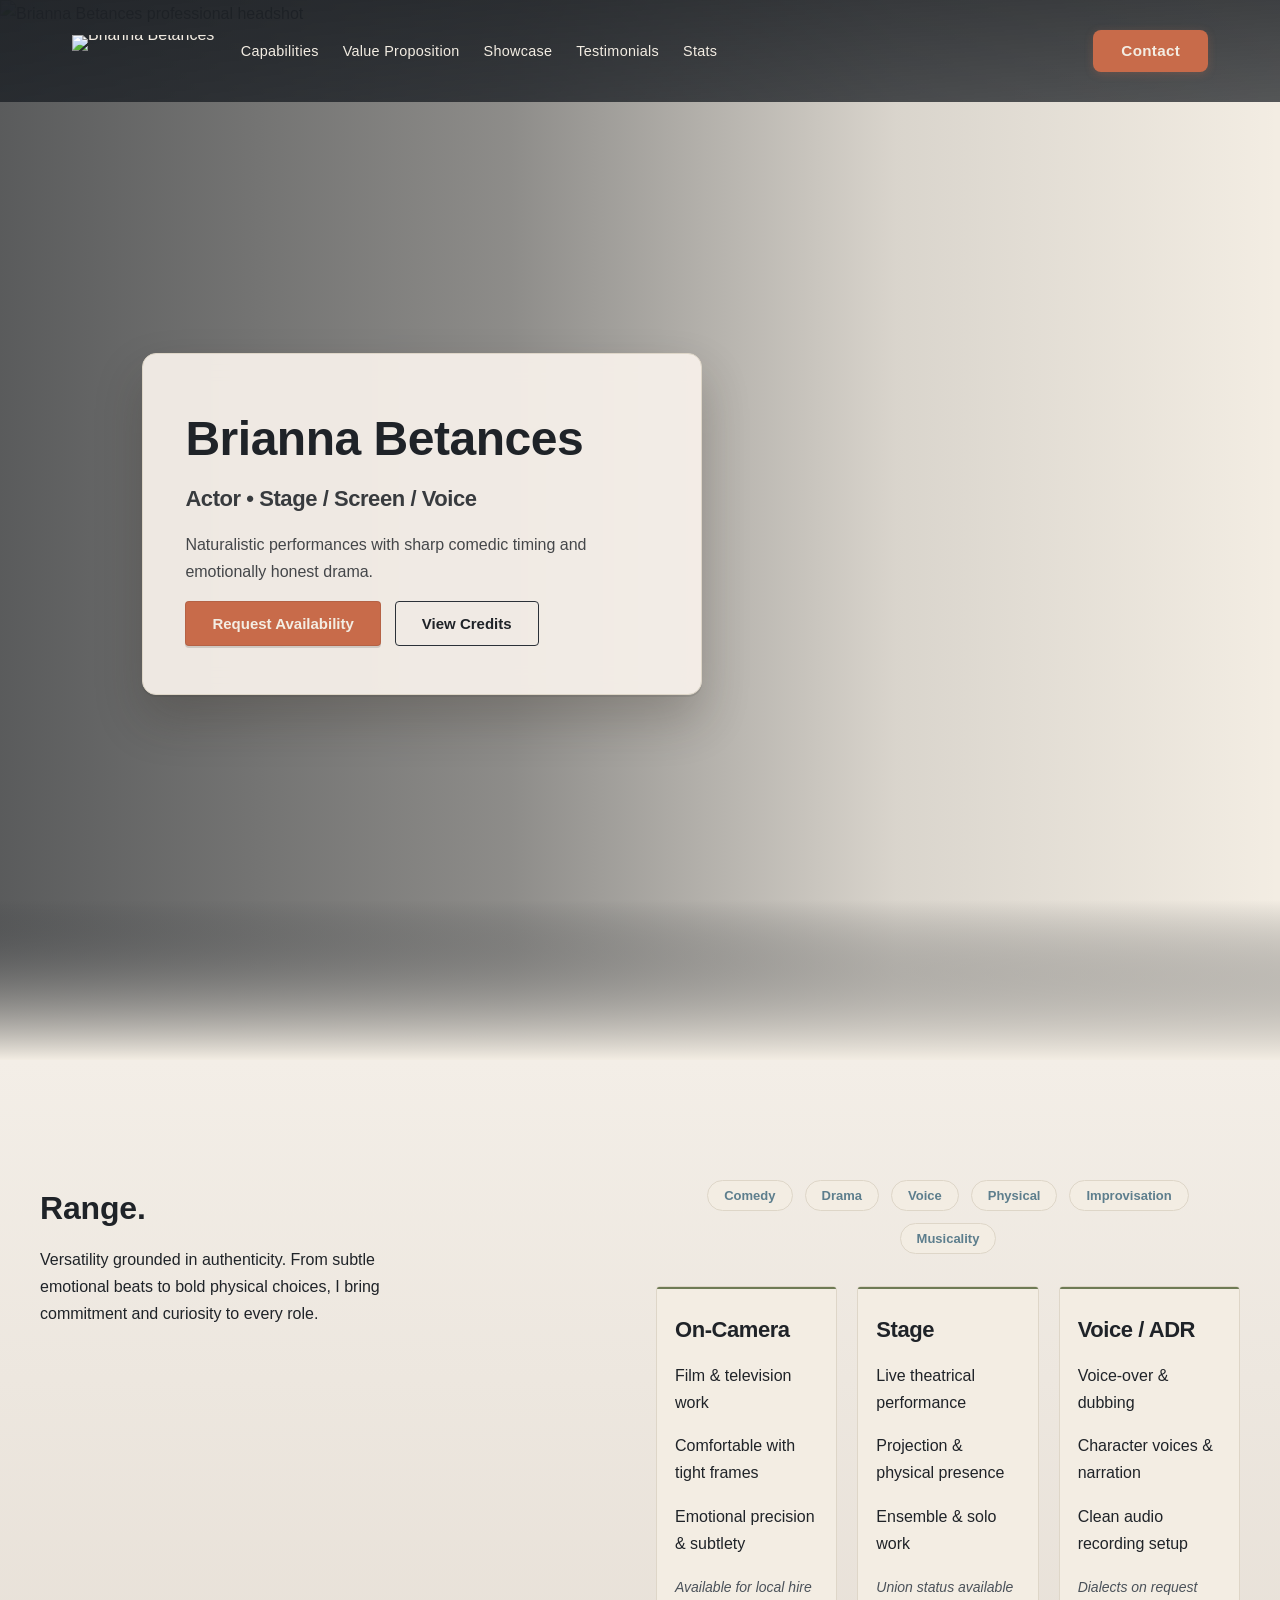
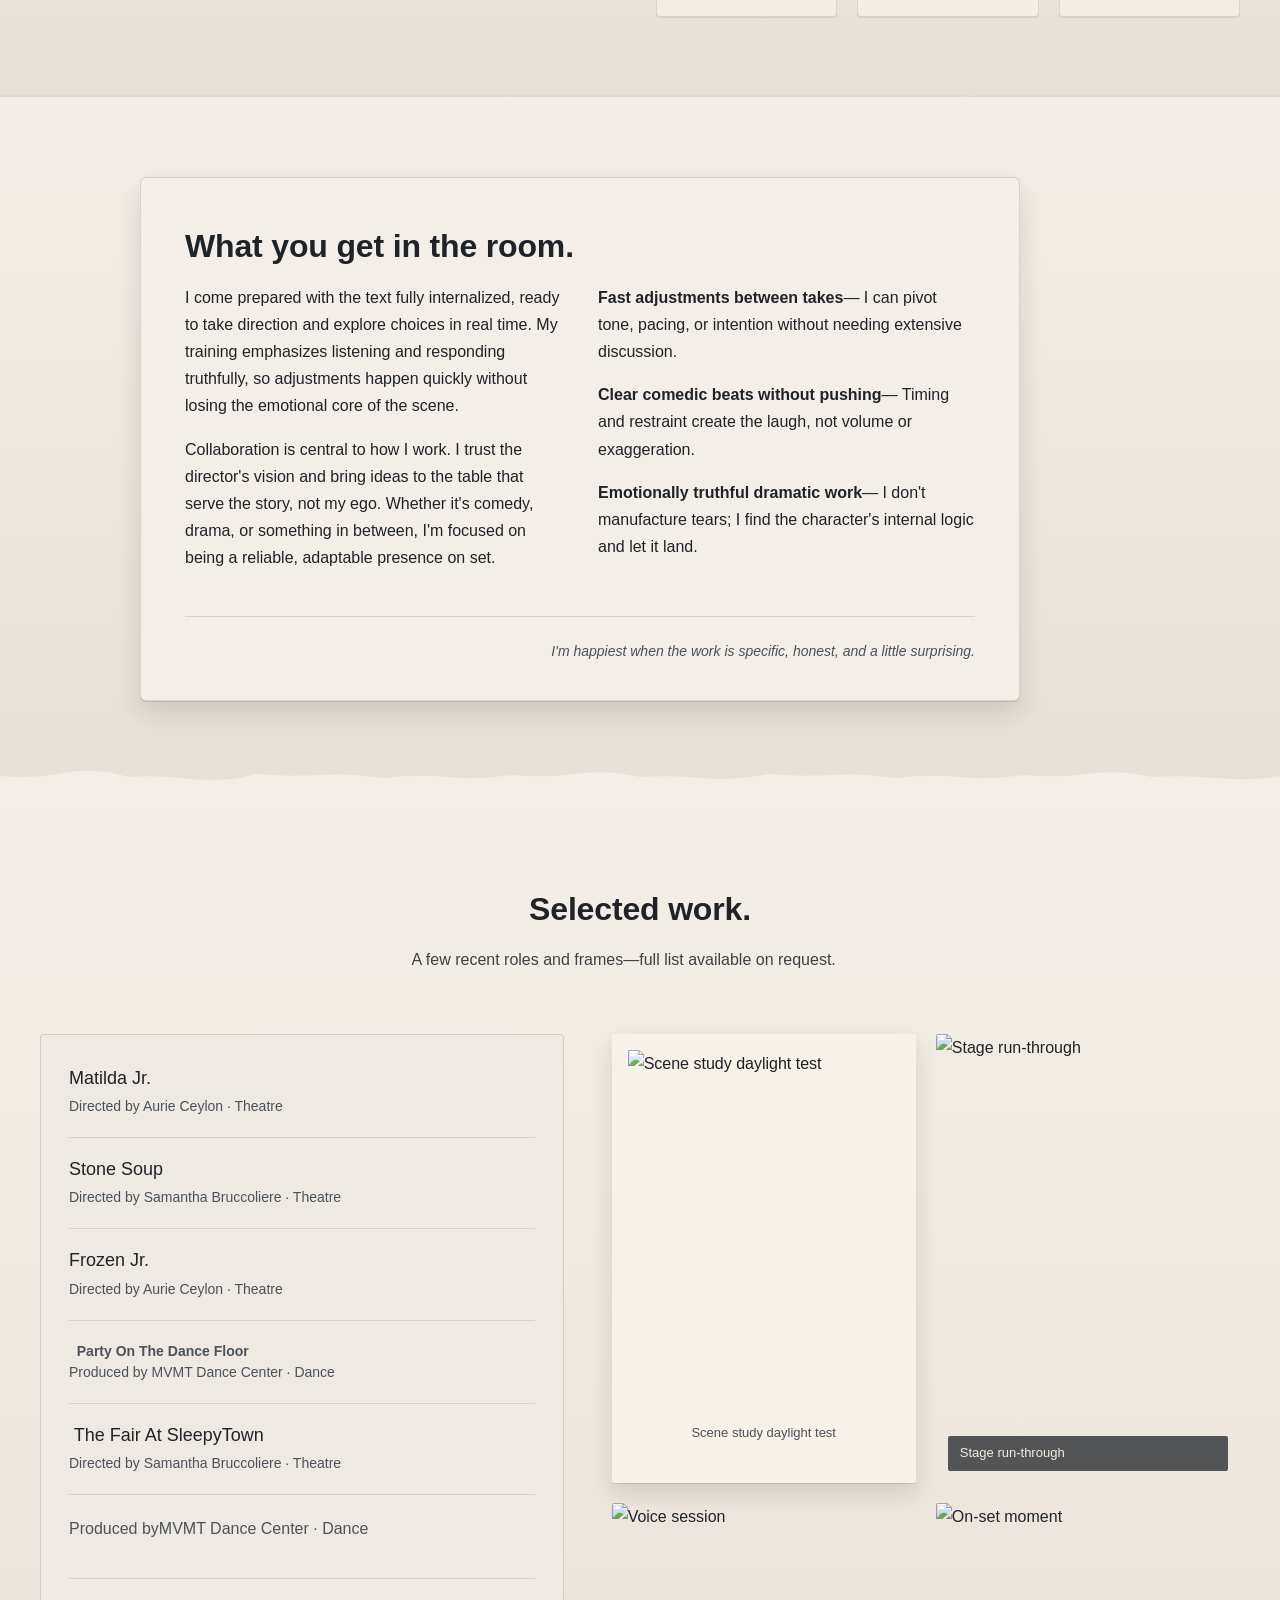
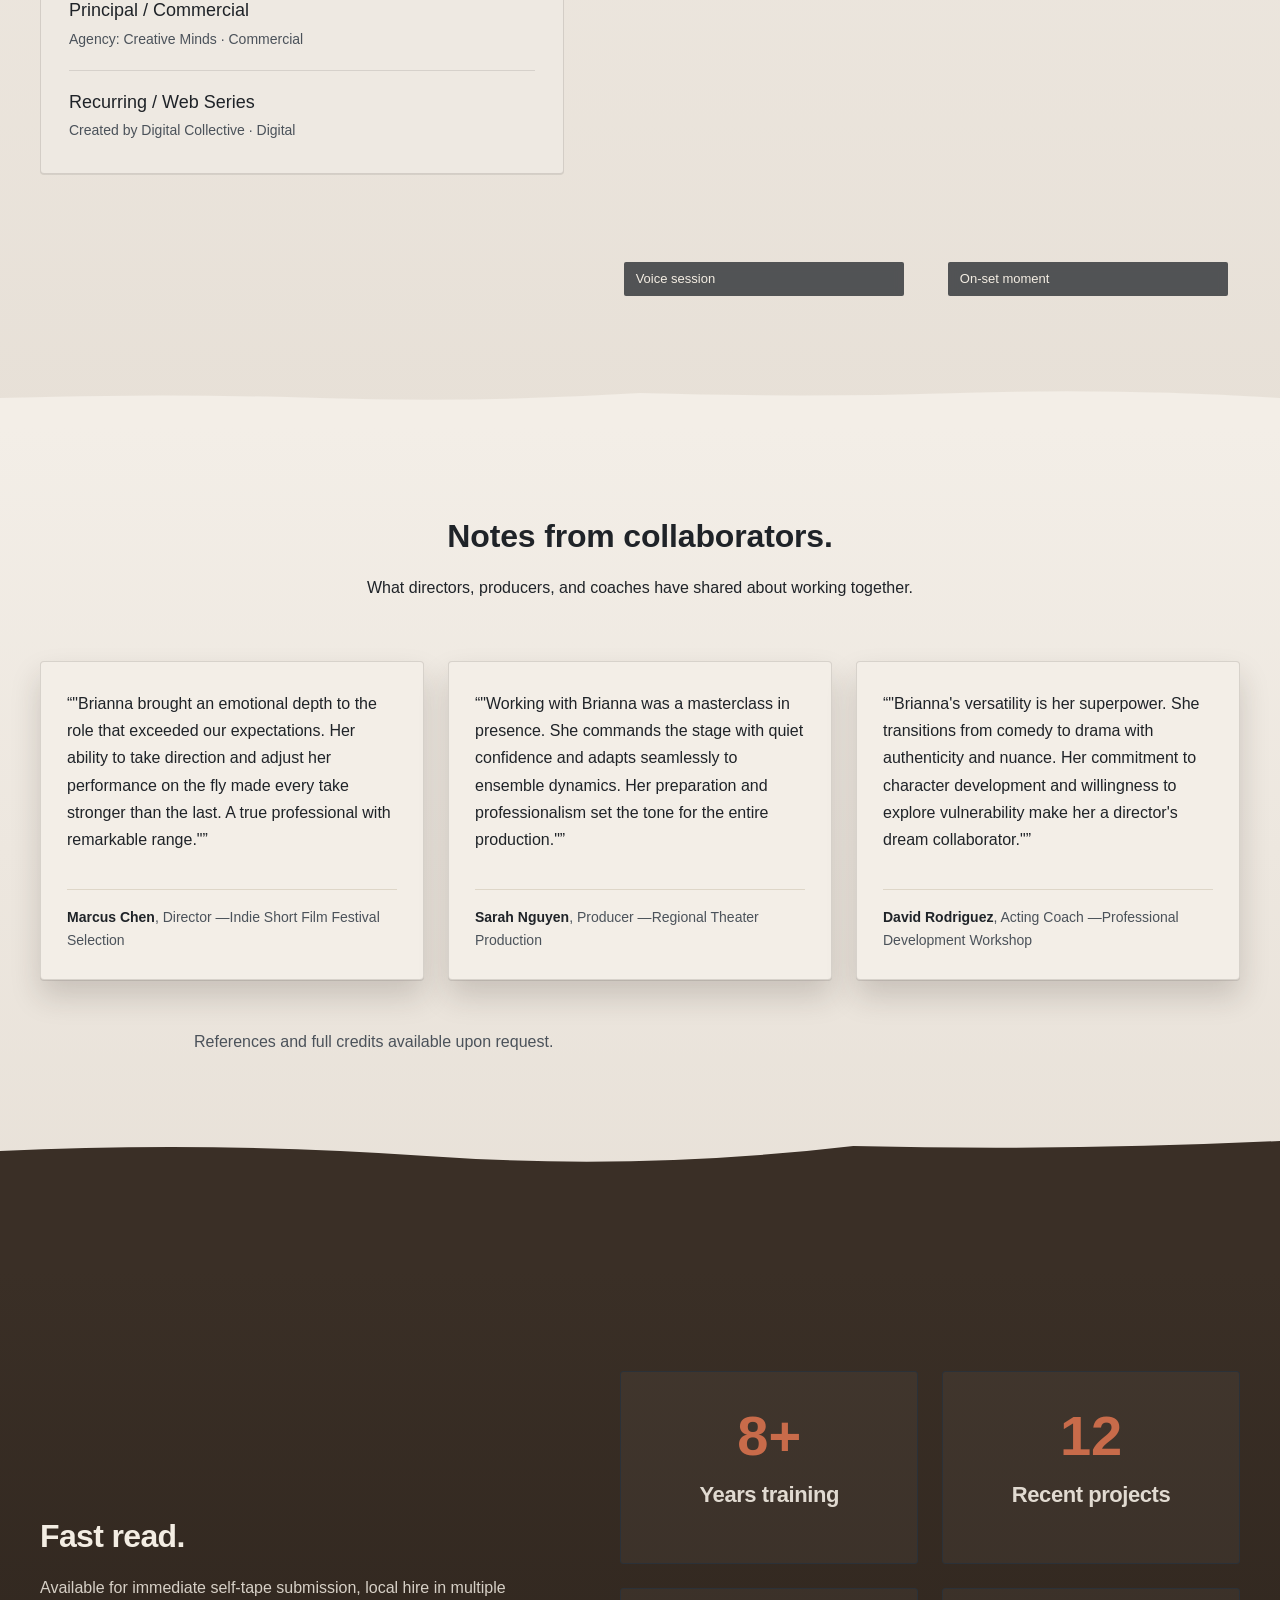
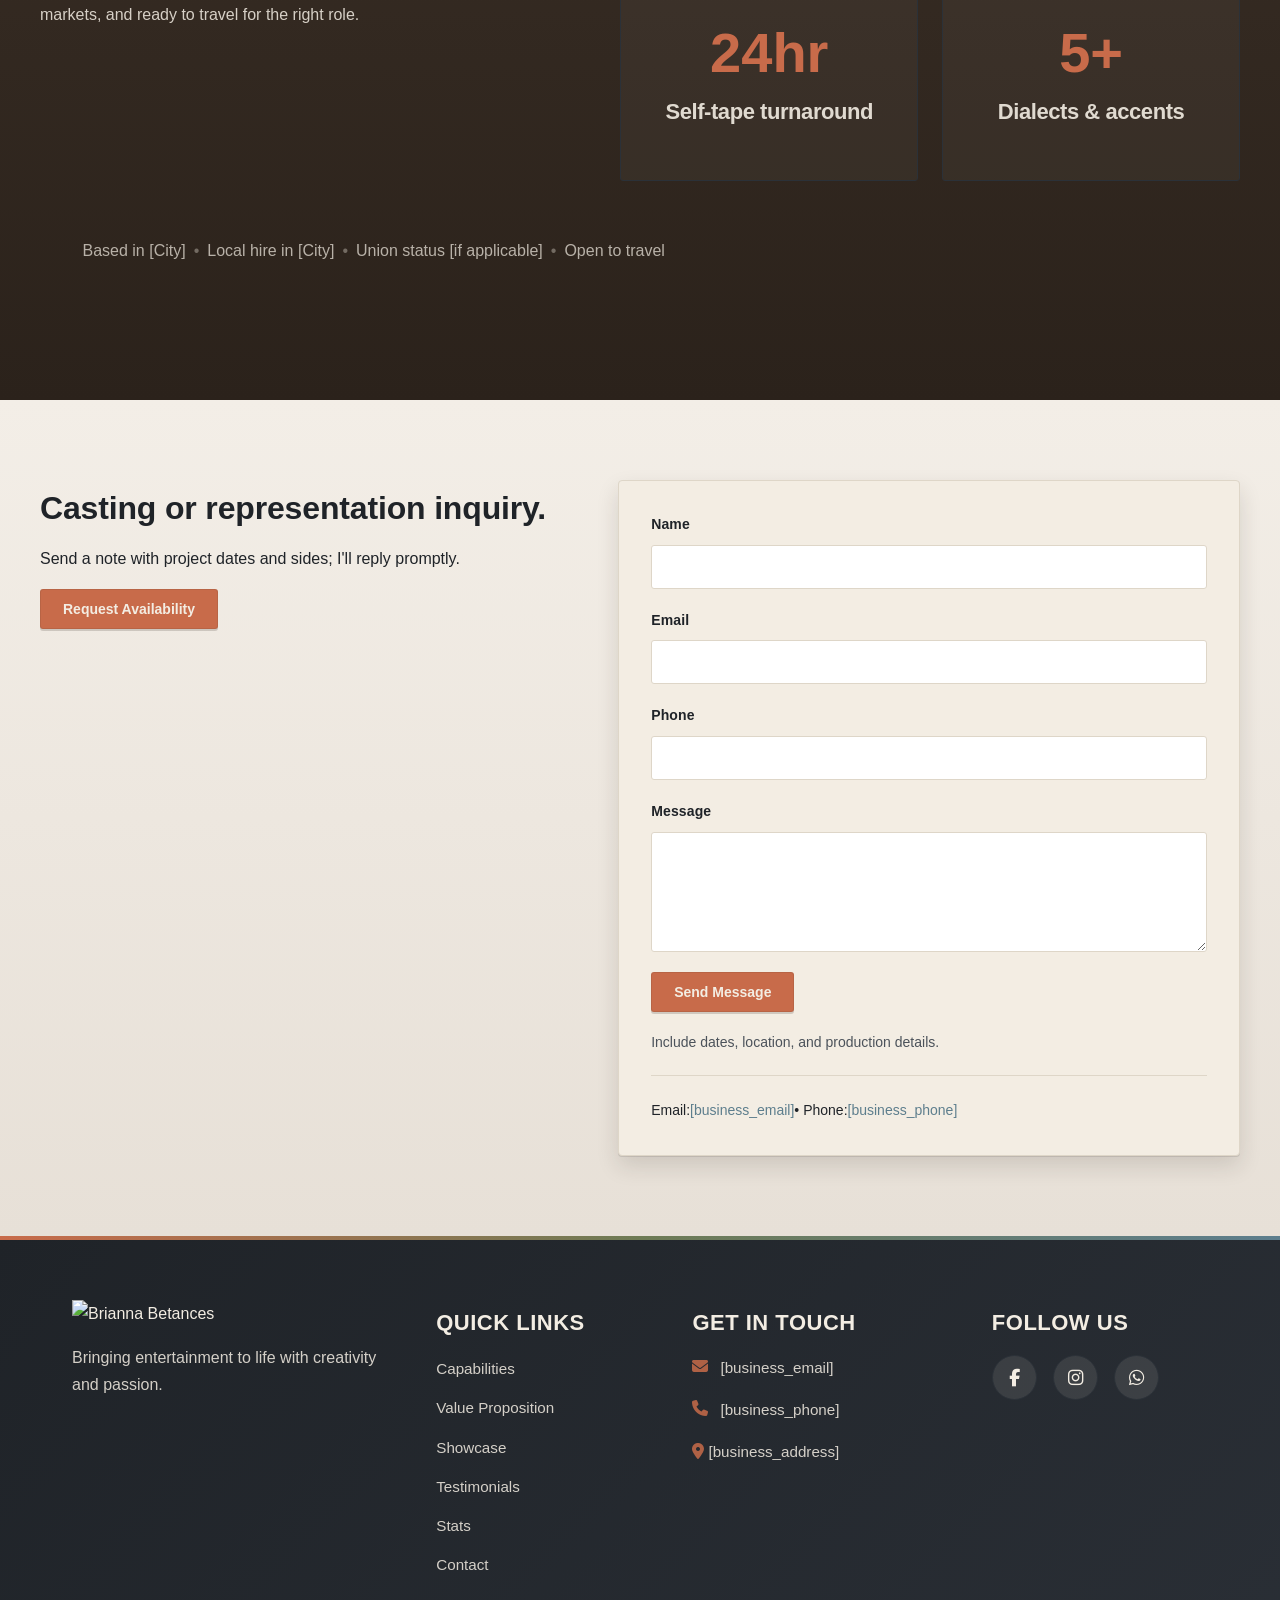
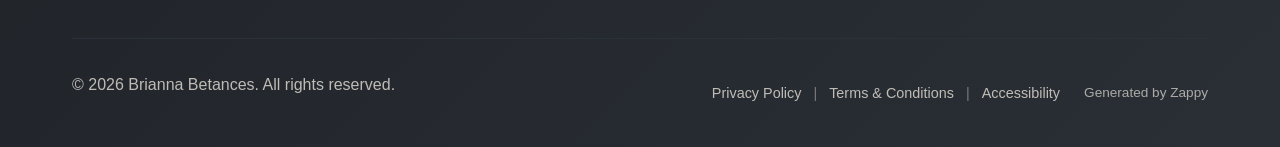
==== commit 57ced6d2: "Background sync: Progressive GitHub Sync" ====
--- a/public/index.html
+++ b/public/index.html
@@ -1 +1 @@
-<!doctype html><html dir="ltr" lang="en"><head><meta charset="UTF-8"><meta content="width=device-width,initial-scale=1" name="viewport"><meta content="index, follow" name="robots"><title>Voice Acting Portfolio &amp; Headshots — Brianna Betances</title><meta content="Explore Brianna Betances&#39; professional acting portfolio featuring voice acting demos, theatrical headshots, and performance reels. Discover versatile talent ready for your next production." name="description"><meta content="voice acting portfolio, acting portfolio headshots, actor portfolio, acting portfolio examples, professional acting showcase" name="keywords"><link href="/assets/favicon.ico" rel="icon" type="image/x-icon"><link href="/assets/favicon-16x16.png" rel="icon" type="image/png" sizes="16x16"><link href="/assets/favicon-32x32.png" rel="icon" type="image/png" sizes="32x32"><link href="/assets/favicon-48x48.png" rel="icon" type="image/png" sizes="48x48"><link href="/assets/favicon-192x192.png" rel="icon" type="image/png" sizes="192x192"><link href="/assets/favicon-512x512.png" rel="icon" type="image/png" sizes="512x512"><link href="/assets/apple-touch-icon.png" rel="apple-touch-icon"><script>!function(){"use strict";var t="233d50db-b3a7-4fcc-b76b-6f503cc0b93e",e="https://api.zappy5.com/api/analytics/track",a=18e5,n=2592e6,o=!0,i=!0,r=!0;var s=function(){var e="zappy_visitor_"+t,a=null;try{if(a=localStorage.getItem(e)){var o=JSON.parse(a),i=Date.now();if(i-o.created<n)return o.lastSeen=i,localStorage.setItem(e,JSON.stringify(o)),o.id}}catch(t){console.warn("Zappy Analytics: LocalStorage not available")}var r="zv_"+Date.now()+"_"+Math.random().toString(36).substr(2,9);try{localStorage.setItem(e,JSON.stringify({id:r,created:Date.now(),lastSeen:Date.now()}))}catch(t){}return r}(),c=function(){var e="zappy_session_"+t,n=null;try{if(n=sessionStorage.getItem(e)){var o=JSON.parse(n),i=Date.now();if(i-o.timestamp<a)return o.timestamp=i,sessionStorage.setItem(e,JSON.stringify(o)),o.id}}catch(t){console.warn("Zappy Analytics: SessionStorage not available")}var r="zs_"+Date.now()+"_"+Math.random().toString(36).substr(2,9);try{sessionStorage.setItem(e,JSON.stringify({id:r,timestamp:Date.now()}))}catch(t){}return r}();function l(a,n){n=n||{};var o={website_id:t,event_type:a,page_path:window.location.pathname,referrer:document.referrer||"direct",visitor_id:s,session_id:c,metadata:n};if(navigator.sendBeacon){var i=new Blob([JSON.stringify(o)],{type:"application/json"});navigator.sendBeacon(e,i)}else fetch(e,{method:"POST",headers:{"Content-Type":"application/json"},body:JSON.stringify(o),keepalive:!0}).catch(function(t){console.warn("Zappy Analytics: Failed to track event",t)})}o&&l("pageview",{title:document.title,url:window.location.href}),i&&document.addEventListener("click",function(t){var e=t.target;if("BUTTON"===e.tagName||e.closest("button")){var a="BUTTON"===e.tagName?e:e.closest("button");l("click",{element:"button",text:a.textContent.trim().substring(0,100),id:a.id||null,class:a.className||null})}else if("A"===e.tagName||e.closest("a")){var n="A"===e.tagName?e:e.closest("a");l("navigation",{element:"link",text:n.textContent.trim().substring(0,100),href:n.href,external:n.hostname!==window.location.hostname})}},!0),r&&document.addEventListener("submit",function(t){var e=t.target;l("form_submit",{form_id:e.id||null,form_name:e.name||null,form_action:e.action||null,form_method:e.method||"GET"})},!0);var d=Date.now();window.addEventListener("beforeunload",function(){l("page_unload",{time_on_page:Math.floor((Date.now()-d)/1e3),page_path:window.location.pathname})}),window.zappyAnalytics={track:l,getVisitorId:function(){return s},getSessionId:function(){return c}}}()</script><meta content="Voice Acting Portfolio &amp; Headshots — Brianna Betances" property="og:title"><meta content="Explore Brianna Betances' professional acting portfolio featuring voice acting demos, theatrical headshots, and performance reels. Discover versatile talent ready for your next production." property="og:description"><meta content="website" property="og:type"><meta content="en_US" property="og:locale"><meta content="summary_large_image" name="twitter:card"><meta content="Voice Acting Portfolio &amp; Headshots — Brianna Betances" name="twitter:title"><meta content="Explore Brianna Betances' professional acting portfolio featuring voice acting demos, theatrical headshots, and performance reels. Discover versatile talent ready for your next production." name="twitter:description"><link href="https://cdnjs.cloudflare.com/ajax/libs/font-awesome/6.4.0/css/all.min.css" rel="stylesheet"><link href="/assets/favicon.ico" rel="icon" type="image/x-icon"><link href="/assets/favicon-16x16.png" rel="icon" type="image/png" sizes="16x16"><link href="/assets/favicon-32x32.png" rel="icon" type="image/png" sizes="32x32"><link href="/assets/favicon-48x48.png" rel="icon" type="image/png" sizes="48x48"><link href="/assets/favicon-192x192.png" rel="icon" type="image/png" sizes="192x192"><link href="/assets/favicon-512x512.png" rel="icon" type="image/png" sizes="512x512"><link href="/assets/apple-touch-icon.png" rel="apple-touch-icon"><link href="https://cdn.jsdelivr.net/npm/vanilla-cookieconsent@3/dist/cookieconsent.css" rel="stylesheet"><script src="https://cdn.jsdelivr.net/npm/vanilla-cookieconsent@3/dist/cookieconsent.umd.js"></script><script src="https://cdn.jsdelivr.net/gh/mickidum/acc_toolbar/acctoolbar/acctoolbar.min.js"></script><link href="/styles.css" rel="stylesheet"><style id="zappy-dropdown-submenu-styles">#navMenu li:has(.sub-menu),.nav-menu li:has(.sub-menu),.navbar li:has(.sub-menu),nav li:has(.sub-menu){position:relative}#navMenu .sub-menu,.nav-menu .sub-menu,.navbar .sub-menu,nav .sub-menu{display:block!important;position:absolute!important;top:100%;left:0;min-width:220px;background:#fff;border-radius:8px;box-shadow:0 8px 25px rgba(0,0,0,.15);padding:8px 0;opacity:0;visibility:hidden;transform:translateY(10px);transition:all .3s ease;z-index:1000;list-style:none;pointer-events:none}#navMenu li:hover>.sub-menu,.nav-menu li:hover>.sub-menu,.navbar li:hover>.sub-menu,nav li:hover>.sub-menu{opacity:1!important;visibility:visible!important;transform:translateY(0)!important;pointer-events:auto!important}.sub-menu li{list-style:none;margin:0;padding:0}.sub-menu a{display:block!important;padding:10px 16px!important;color:var(--text-dark,#333)!important;font-weight:500;text-decoration:none;white-space:nowrap;transition:background-color .2s}.sub-menu a:hover{background-color:#f5f5f5}[dir=rtl] .nav-menu .sub-menu,[dir=rtl] .navbar .sub-menu,[dir=rtl] nav .sub-menu,html[lang=ar] .nav-menu .sub-menu,html[lang=ar] .navbar .sub-menu,html[lang=ar] nav .sub-menu,html[lang=he] .nav-menu .sub-menu,html[lang=he] .navbar .sub-menu,html[lang=he] nav .sub-menu{left:auto!important;right:0!important}.sub-menu:empty,.sub-menu:not(:has(li)),.sub-menu:not(:has(li:not(.zappy-hidden-menu-item))){display:none!important;opacity:0!important;visibility:hidden!important;pointer-events:none!important}li:has(.menu-group-title):hover>.sub-menu{opacity:1!important;visibility:visible!important;transform:translateY(0)!important;pointer-events:auto!important}#navMenu>li>.menu-group-title,.nav-menu>li>.menu-group-title{display:inline-block;padding:.5rem 1rem;cursor:default;user-select:none}@media (max-width:768px){#navMenu .sub-menu,.nav-menu .sub-menu,.navbar .sub-menu,nav .sub-menu{position:static!important;transform:none!important;box-shadow:none!important;background:0 0!important;max-height:0;overflow:hidden;opacity:0;visibility:hidden;transition:max-height .3s ease,opacity .3s ease;padding:0!important;border-radius:0!important}.sub-menu.mobile-expanded{max-height:500px!important;opacity:1!important;visibility:visible!important;padding:8px 0 8px 16px!important}[dir=rtl] .sub-menu.mobile-expanded,html[lang=he] .sub-menu.mobile-expanded{padding:8px 16px 8px 0!important}#navMenu li:hover>.sub-menu,.nav-menu li:hover>.sub-menu,.navbar li:hover>.sub-menu,nav li:hover>.sub-menu{opacity:0;visibility:hidden;pointer-events:none}#navMenu li>.sub-menu.mobile-expanded,.nav-menu li>.sub-menu.mobile-expanded,.navbar li>.sub-menu.mobile-expanded,nav li>.sub-menu.mobile-expanded{opacity:1!important;visibility:visible!important;pointer-events:auto!important}#navMenu li:has(.sub-menu),.nav-menu li:has(.sub-menu),.navbar li:has(.sub-menu),nav li:has(.sub-menu){display:flex!important;flex-wrap:wrap!important;align-items:center!important;position:relative!important;min-height:44px!important}#navMenu li:has(.sub-menu)>a,.nav-menu li:has(.sub-menu)>a,.navbar li:has(.sub-menu)>a,nav li:has(.sub-menu)>a{flex:1!important;min-width:0!important}#navMenu li:has(.sub-menu)>.menu-group-title,.nav-menu li:has(.sub-menu)>.menu-group-title,.navbar li:has(.sub-menu)>.menu-group-title,nav li:has(.sub-menu)>.menu-group-title{flex:1!important;min-width:0!important;padding:0!important;line-height:inherit!important}#navMenu li:has(.sub-menu)>.sub-menu,.nav-menu li:has(.sub-menu)>.sub-menu,.navbar li:has(.sub-menu)>.sub-menu,nav li:has(.sub-menu)>.sub-menu{flex-basis:100%!important;width:100%!important}#navMenu li:has(.sub-menu)>a [class*=arrow],#navMenu li:has(.sub-menu)>a [class*=chevron],.nav-menu li:has(.sub-menu)>a .fa-angle-down,.nav-menu li:has(.sub-menu)>a .fa-chevron-down,.nav-menu li:has(.sub-menu)>a [class*=arrow],.nav-menu li:has(.sub-menu)>a [class*=chevron],nav li:has(.sub-menu)>a [class*=arrow],nav li:has(.sub-menu)>a [class*=chevron]{display:none!important;visibility:hidden!important}.mobile-submenu-toggle{display:flex!important;align-items:center!important;justify-content:center!important;width:44px!important;height:auto!important;background:0 0!important;border:none!important;cursor:pointer!important;color:var(--text-dark)!important;position:static!important;flex-shrink:0!important;align-self:stretch!important;z-index:2!important;padding:0!important;margin:0!important}.mobile-submenu-toggle::after{content:''!important;width:0!important;height:0!important;border-left:6px solid transparent!important;border-right:6px solid transparent!important;border-top:7px solid currentColor!important;transition:transform .3s ease!important}.mobile-submenu-toggle.expanded::after{transform:rotate(180deg)!important}.sub-menu a{padding:10px 0!important;display:block!important;color:var(--text-dark)!important}.navbar .sub-menu li a,.zappy-products-dropdown .sub-menu a,nav.navbar .sub-menu li a{color:var(--text-dark)!important}}@media (min-width:769px){.mobile-submenu-toggle{display:none!important}}</style><style id="mobile-lang-menu-deployed-css">@media (max-width:768px){.lang-switcher,.nav-container .lang-switcher,.nav-cta-container .lang-switcher,.nav-ecommerce-icons .lang-switcher,.nav-icons-left .lang-switcher,.navbar .lang-switcher,.navbar .nav-cta-container .lang-switcher{display:none!important}.mobile-lang-menu{width:100%;border-top:1px solid rgba(128,128,128,.2);padding:8px 0 0 0;margin-top:8px}.mobile-lang-toggle{display:flex!important;align-items:center;justify-content:space-between;width:100%;padding:12px 16px;background:0 0;border:none;cursor:pointer;font-size:15px;color:inherit;font-family:inherit}.mobile-lang-toggle::after{content:'';display:inline-block;width:8px;height:8px;border-right:2px solid currentColor;border-bottom:2px solid currentColor;transform:rotate(45deg);transition:transform .3s ease;margin-left:8px}.mobile-lang-toggle.expanded::after{transform:rotate(-135deg)}.mobile-lang-options{max-height:0;overflow:hidden;transition:max-height .3s ease}.mobile-lang-options.expanded{max-height:300px}.mobile-lang-option{display:flex!important;align-items:center;gap:10px;padding:10px 24px;text-decoration:none;color:inherit;font-size:14px;font-family:inherit}.mobile-lang-option:hover{background:rgba(128,128,128,.1)}.mobile-lang-option.active{font-weight:600;opacity:.7;pointer-events:none}.mobile-lang-option img{width:20px;height:20px;border-radius:50%}}@media (min-width:769px){.mobile-lang-menu{display:none!important}}</style><style id="zappy-widget-visibility">#mic-access-tool-box,#mic-access-tool-general-button,#mic-init-access-tool #mic-access-tool-box,#mic-init-access-tool #mic-access-tool-general-button,#mic-init-access-tool .mic-access-tool-general-button,._access-icon,._access-menu,.mic-access-tool-box,.mic-access-tool-general-button,div[id*=mic-access-tool-box]{display:none!important;visibility:hidden!important;opacity:0!important;pointer-events:none!important}</style></head><body><nav class="navbar"><button class="mobile-toggle" aria-label="Menu" id="mobileToggle"><svg viewbox="0 0 24 24" fill="none" height="24" width="24" class="hamburger-icon"><path d="M3 12h18M3 6h18M3 18h18" stroke="currentColor" stroke-width="2" stroke-linecap="round"></path></svg><svg viewbox="0 0 24 24" fill="none" height="24" width="24" class="close-icon" style="display:none"><path d="M18 6L6 18M6 6l12 12" stroke="currentColor" stroke-width="2" stroke-linecap="round"></path></svg></button><button class="phone-header-btn" aria-label="Call"><svg viewbox="0 0 24 24" fill="currentColor" height="20" width="20"><path d="M22 16.92v3a2 2 0 0 1-2.18 2 19.79 19.79 0 0 1-8.63-3.07 19.5 19.5 0 0 1-6-6 19.79 19.79 0 0 1-3.07-8.67A2 2 0 0 1 4.11 2h3a2 2 0 0 1 2 1.72 12.84 12.84 0 0 0 .7 2.81 2 2 0 0 1-.45 2.11L8.09 9.91a16 16 0 0 0 6 6l1.27-1.27a2 2 0 0 1 2.11-.45 12.84 12.84 0 0 0 2.81.7A2 2 0 0 1 22 16.92z"></path></svg></button><div class="nav-container"><div class="nav-brand"><a href="/" class="logo-link"><img alt="Brianna Betances" class="logo" src="/assets/brianna-betances-entertainment-logo.webp"></a></div><ul class="nav-menu" id="navMenu"><li><a href="#capabilities">Capabilities</a></li><li><a href="#value-proposition">Value Proposition</a></li><li><a href="#showcase">Showcase</a></li><li><a href="#testimonials">Testimonials</a></li><li><a href="#stats">Stats</a></li></ul><div class="nav-cta-container"><a href="#contact" class="nav-cta-btn">Contact</a></div></div></nav><script>window.addEventListener("load",function(){const e=document.querySelector(".navbar, nav, header");if(!e)return void console.log("[Navbar] Navbar element not found");let t=document.getElementById("mobileToggle")||document.querySelector(".mobile-toggle")||document.querySelector(".hamburger")||document.querySelector(".hamburger-menu")||document.querySelector(".menu-toggle")||document.querySelector(".burger-menu")||document.querySelector('[aria-label="Menu"]')||document.querySelector('[aria-label="תפריט"]');const o=document.querySelector(".phone-header-btn"),n=window.getComputedStyle(e);let r=n.backgroundColor;if(console.log("[Navbar] Initial navbar background:",r),"transparent"===r||"rgba(0, 0, 0, 0)"===r||r.startsWith("rgba")&&r.includes(", 0)")){const e=n.backgroundImage;if(e&&"none"!==e)console.log("[Navbar] Navbar has background image/gradient, using dark text"),r="rgb(240, 240, 240)";else{const e=window.getComputedStyle(document.body).backgroundColor;console.log("[Navbar] Navbar transparent, using body background:",e),r=e}}const i=r.match(/\d+/g);if(i&&i.length>=3){const e=(.299*parseInt(i[0])+.587*parseInt(i[1])+.114*parseInt(i[2]))/255;console.log("[Navbar] Mobile button colors preserved from Claude CSS (luminance:",e.toFixed(2)+")");const n=document.createElement("style");n.id="zappy-mobile-nav-fix";document.documentElement.lang;document.documentElement.dir,n.textContent='\n        /* Hide mobile buttons on desktop, show only on mobile */\n        @media (min-width: 769px) {\n          .mobile-toggle,\n          .phone-header-btn {\n            display: none !important;\n          }\n        }\n        \n        /* Show and position mobile buttons correctly on mobile */\n        @media (max-width: 768px) {\n          .mobile-toggle,\n          .phone-header-btn {\n            position: absolute !important;\n            top: 50% !important;\n            transform: translateY(-50%) !important;\n            z-index: 1001 !important;\n            display: flex !important;\n            align-items: center !important;\n            justify-content: center !important;\n            width: 36px !important;\n            height: 36px !important;\n            border-radius: 50% !important;\n            border: none !important;\n            cursor: pointer !important;\n            padding: 6px !important;\n            background: none !important;\n            color: var(--nav-text, var(--text-dark)) !important;\n          }\n          \n          /* LTR positioning (default): hamburger LEFT, phone RIGHT */\n          html:not([dir="rtl"]):not([lang="he"]):not([lang="ar"]) .mobile-toggle,\n          html[dir="ltr"] .mobile-toggle {\n            left: 12px !important;\n            right: auto !important;\n          }\n          html:not([dir="rtl"]):not([lang="he"]):not([lang="ar"]) .phone-header-btn,\n          html[dir="ltr"] .phone-header-btn {\n            right: 12px !important;\n            left: auto !important;\n          }\n          \n          /* RTL positioning: hamburger RIGHT, phone LEFT */\n          html[dir="rtl"] .mobile-toggle,\n          html[lang="he"] .mobile-toggle,\n          html[lang="ar"] .mobile-toggle {\n            right: 12px !important;\n            left: auto !important;\n          }\n          html[dir="rtl"] .phone-header-btn,\n          html[lang="he"] .phone-header-btn,\n          html[lang="ar"] .phone-header-btn {\n            left: 12px !important;\n            right: auto !important;\n          }\n          \n          /* CRITICAL: Ensure nav-container has min-height on mobile */\n          /* All children are positioned absolutely/fixed on mobile, so height:auto collapses to 0 */\n          .nav-container {\n            min-height: 70px !important;\n            position: relative !important;\n          }\n          \n          /* Ensure SVG icons are properly sized and inherit color */\n          .mobile-toggle svg,\n          .phone-header-btn svg {\n            width: 24px !important;\n            height: 24px !important;\n            /* Don\'t force display - let JavaScript control hamburger/close toggle */\n          }\n          \n          /* Reset nav-cta-container on mobile - remove desktop box-shadow/padding */\n          /* that creates a visible ghost box when CTA button is hidden */\n          .nav-cta-container {\n            box-shadow: none !important;\n            padding: 0 !important;\n          }\n          \n          /* Hide nav-cta-container entirely on mobile when there\'s no lang-switcher */\n          /* (only the CTA button is inside, and it\'s hidden on mobile) */\n          .nav-cta-container:not(:has(.lang-switcher)) {\n            display: none !important;\n          }\n          \n          /* CRITICAL: Prevent hero image fade gradient from bleeding over headline text */\n          /* The .image-fade-gradient has bottom: -30px (extends below parent) */\n          /* On mobile stacked layout, this overlaps the h1 text below the image */\n          .hero-image-column {\n            overflow: hidden !important;\n          }\n          .image-fade-gradient {\n            bottom: 0 !important;\n          }\n          \n          /* Hide desktop language switcher on mobile - hamburger menu handles it */\n          /* High specificity to override stored CSS */\n          .lang-switcher,\n          .nav-cta-container .lang-switcher,\n          .nav-container .lang-switcher,\n          .navbar .lang-switcher,\n          .navbar .nav-cta-container .lang-switcher {\n            display: none !important;\n          }\n        }\n      ';const r=document.getElementById("zappy-mobile-nav-fix");r&&r.remove(),document.head.appendChild(n),console.log("[Navbar] Critical CSS injected for mobile nav positioning");const l=window.innerWidth<=768;if(t){const e=t.querySelector(".hamburger-icon"),o=t.querySelector(".close-icon");e&&(e.style.setProperty("width","24px","important"),e.style.setProperty("height","24px","important"),e.style.setProperty("display","block","important")),o&&(o.style.setProperty("width","24px","important"),o.style.setProperty("height","24px","important"),o.style.setProperty("display","none","important")),l?(t.style.setProperty("position","absolute","important"),t.style.setProperty("top","50%","important"),t.style.setProperty("transform","translateY(-50%)","important"),t.style.setProperty("z-index","1001","important"),t.style.removeProperty("left"),t.style.removeProperty("right"),console.log("[Navbar] Mobile toggle positioning applied (mobile viewport)")):(t.style.removeProperty("position"),t.style.removeProperty("top"),t.style.removeProperty("transform"),t.style.removeProperty("z-index"),t.style.removeProperty("left"),t.style.removeProperty("right"),console.log("[Navbar] Desktop viewport - cleared mobile toggle inline positioning"))}if(o){const e=o.querySelector("svg");e&&(e.style.width="24px",e.style.height="24px",e.setAttribute("width","24"),e.setAttribute("height","24")),l?(o.style.setProperty("position","absolute","important"),o.style.setProperty("top","50%","important"),o.style.setProperty("transform","translateY(-50%)","important"),o.style.setProperty("z-index","1001","important"),o.style.removeProperty("left"),o.style.removeProperty("right"),console.log("[Navbar] Phone button positioning applied (mobile viewport)")):(o.style.removeProperty("position"),o.style.removeProperty("top"),o.style.removeProperty("transform"),o.style.removeProperty("z-index"),o.style.removeProperty("left"),o.style.removeProperty("right"),console.log("[Navbar] Desktop viewport - cleared phone button inline positioning"))}}else console.log("[Navbar] Could not parse background color:",r);t=document.getElementById("mobileToggle")||document.querySelector(".mobile-toggle")||document.querySelector(".hamburger")||document.querySelector(".hamburger-menu")||document.querySelector(".menu-toggle")||document.querySelector(".burger-menu")||document.querySelector('[aria-label="Menu"]')||document.querySelector('[aria-label="תפריט"]');const l=document.getElementById("navMenu")||document.querySelector(".nav-menu")||document.querySelector(".nav-links")||document.querySelector("nav ul:not(.submenu)");if(!t||!l)return void console.log("[Navbar] Mobile toggle or menu not found:",{toggle:!!t,menu:!!l});l.id||(l.id="navMenu"),console.log("[Navbar] Initializing mobile menu...");const a=t.cloneNode(!0);t.parentNode.replaceChild(a,t),a.addEventListener("click",function(e){e.preventDefault(),e.stopPropagation();const t=this.querySelector(".hamburger-icon"),o=this.querySelector(".close-icon");l.classList.contains("active")?(l.classList.remove("active"),t&&t.style.setProperty("display","block","important"),o&&o.style.setProperty("display","none","important"),document.body.style.overflow="",console.log("[Navbar] Menu closed")):(l.classList.add("active"),t&&t.style.setProperty("display","none","important"),o&&o.style.setProperty("display","block","important"),document.body.style.overflow="hidden",console.log("[Navbar] Menu opened"))}),l.querySelectorAll("a").forEach(function(e){e.addEventListener("click",function(){if("#"===this.getAttribute("href"))return;const e=a.querySelector(".hamburger-icon"),t=a.querySelector(".close-icon");l.classList.remove("active"),e&&e.style.setProperty("display","block","important"),t&&t.style.setProperty("display","none","important"),document.body.style.overflow="",console.log("[Navbar] Menu closed (link clicked)")})});var s=l.querySelectorAll(".dropdown-toggle");s.forEach(function(e){e.addEventListener("click",function(e){e.preventDefault(),e.stopPropagation();var t=this.closest(".nav-dropdown");t&&(t.parentNode.querySelectorAll(".nav-dropdown.open").forEach(function(e){e!==t&&e.classList.remove("open")}),t.classList.toggle("open"),console.log("[Navbar] Dropdown toggled:",t.classList.contains("open")?"open":"closed"))})}),document.addEventListener("click",function(e){e.target.closest(".nav-dropdown")||document.querySelectorAll(".nav-dropdown.open").forEach(function(e){e.classList.remove("open")})}),console.log("[Navbar] Dropdown handlers initialized for "+s.length+" dropdowns"),o&&o.addEventListener("click",function(){const e=document.querySelectorAll('a[href^="tel:"]'),t=e.length>0?e[0].getAttribute("href").replace("tel:",""):"[business_phone]";window.location.href="tel:"+t,console.log("[Navbar] Phone button clicked")}),console.log("[Navbar] Mobile menu initialized successfully");const p=function(){const e=document.querySelector(".whatsapp-float");e&&(window.innerWidth>=769?(e.style.setProperty("display","none","important"),e.style.setProperty("visibility","hidden","important"),e.style.setProperty("opacity","0","important"),e.style.setProperty("pointer-events","none","important"),console.log("[WhatsApp] Button hidden on desktop")):(e.style.removeProperty("display"),e.style.removeProperty("visibility"),e.style.removeProperty("opacity"),e.style.removeProperty("pointer-events"),console.log("[WhatsApp] Button visible on mobile")))};let c;p(),window.addEventListener("resize",function(){clearTimeout(c),c=setTimeout(p,100)})})</script><main><section class="home-hero-section" data-layout-spec="Home-hero" id="hero" data-hero-type="fullscreen-scrim"><div class="home-hero-section__background"><img alt="Brianna Betances professional headshot" class="home-hero-section__bg-image" src="/assets/site-home-hero-headshot.webp" data-context="Professional natural-light headshot of a young female actor with warm, approachable expression. Slightly desaturated color palette with soft focus. Subject positioned on the right side of frame with generous negative space on the left for text overlay. Natural outdoor or studio lighting with soft shadows. Clean, editorial photography style suitable for casting portfolio." data-placeholder="home-hero-headshot" height="1080" width="1920" data-hero-bg="true"></div><div class="home-hero-section__scrim" aria-hidden="true"></div><div class="home-hero-section__content-wrapper"><div class="home-hero-section__overlay-card"><h1 class="home-hero-section__title">Brianna Betances</h1><h3 class="home-hero-section__subtitle">Actor • Stage / Screen / Voice</h3><p class="home-hero-section__tagline">Naturalistic performances with sharp comedic timing and emotionally honest drama.</p><div class="home-hero-section__cta-group"><a href="#contact" class="home-hero-section__btn home-hero-section__btn--primary">Request Availability</a><a href="#credits" class="home-hero-section__btn home-hero-section__btn--secondary">View Credits</a></div></div></div><div class="home-hero-section__divider-wrapper"><svg viewbox="0 0 1200 160" aria-hidden="true" data-no-icon-edit="true" preserveaspectratio="none" xmlns="http://www.w3.org/2000/svg"><defs><lineargradient id="home-hero-fade-gradient" x1="0%" x2="0%" y1="0%" y2="100%"><stop offset="0%" style="stop-color:rgba(31,35,40,0)"></stop><stop offset="100%" style="stop-color:#F3EDE3;stop-opacity:1"></stop></lineargradient></defs><rect fill="url(#home-hero-fade-gradient)" height="160" width="1200" x="0" y="0"></rect></svg></div></section><section class="home-capabilities-section" data-layout-spec="Home-capabilities" id="capabilities"><div class="home-capabilities-container"><div class="home-capabilities-grid"><div class="home-capabilities-intro"><h2>Range.</h2><p>Versatility grounded in authenticity. From subtle emotional beats to bold physical choices, I bring commitment and curiosity to every role.</p></div><div class="home-capabilities-range-cluster"><div class="home-capabilities-tags"><span class="home-capabilities-tag">Comedy</span><span class="home-capabilities-tag">Drama</span><span class="home-capabilities-tag">Voice</span><span class="home-capabilities-tag">Physical</span><span class="home-capabilities-tag">Improvisation</span><span class="home-capabilities-tag">Musicality</span></div><div class="home-capabilities-cards"><div class="home-capabilities-card"><div class="home-capabilities-card-accent"></div><h3>On-Camera</h3><p>Film &amp; television work</p><p>Comfortable with tight frames</p><p>Emotional precision &amp; subtlety</p><small>Available for local hire</small></div><div class="home-capabilities-card"><div class="home-capabilities-card-accent"></div><h3>Stage</h3><p>Live theatrical performance</p><p>Projection &amp; physical presence</p><p>Ensemble &amp; solo work</p><small>Union status available</small></div><div class="home-capabilities-card"><div class="home-capabilities-card-accent"></div><h3>Voice / ADR</h3><p>Voice-over &amp; dubbing</p><p>Character voices &amp; narration</p><p>Clean audio recording setup</p><small>Dialects on request</small></div></div></div></div></div><div class="home-capabilities-divider-wrapper"><svg viewbox="0 0 1200 2" aria-hidden="true" data-no-icon-edit="true" preserveaspectratio="none" xmlns="http://www.w3.org/2000/svg"><line stroke="var(--border-light)" stroke-width="1" x1="0" x2="900" y1="1" y2="1"></line><path d="M900,1 L905,0.3 L910,1.7 L915,1" fill="#F3EEE7" stroke="var(--border-light)" stroke-width="1"></path><line stroke="var(--border-light)" stroke-width="1" x1="915" x2="1200" y1="1" y2="1"></line></svg></div></section><section class="home-value-proposition-section" data-layout-spec="Home-value-proposition" id="value-proposition"><div class="home-value-proposition-container"><div class="home-value-proposition-journal-box"><h2>What you get in the room.</h2><div class="home-value-proposition-content-grid"><div class="home-value-proposition-approach"><p>I come prepared with the text fully internalized, ready to take direction and explore choices in real time. My training emphasizes listening and responding truthfully, so adjustments happen quickly without losing the emotional core of the scene.</p><p>Collaboration is central to how I work. I trust the director's vision and bring ideas to the table that serve the story, not my ego. Whether it's comedy, drama, or something in between, I'm focused on being a reliable, adaptable presence on set.</p></div><div class="home-value-proposition-proof-points"><p><strong>Fast adjustments between takes</strong>— I can pivot tone, pacing, or intention without needing extensive discussion.</p><p><strong>Clear comedic beats without pushing</strong>— Timing and restraint create the laugh, not volume or exaggeration.</p><p><strong>Emotionally truthful dramatic work</strong>— I don't manufacture tears; I find the character's internal logic and let it land.</p></div></div><div class="home-value-proposition-divider"></div><div class="home-value-proposition-journal-note"><small>I'm happiest when the work is specific, honest, and a little surprising.</small></div></div></div><div class="home-value-proposition-divider-wrapper"><svg viewbox="0 0 1200 60" aria-hidden="true" data-no-icon-edit="true" preserveaspectratio="none" xmlns="http://www.w3.org/2000/svg"><path d="M0,60 L0,35 Q30,38 60,32 T120,36 Q150,34 180,38 T240,33 Q270,36 300,34 T360,37 Q390,33 420,36 T480,34 Q510,37 540,33 T600,36 Q630,34 660,37 T720,33 Q750,36 780,34 T840,37 Q870,33 900,36 T960,34 Q990,37 1020,33 T1080,36 Q1110,34 1140,37 T1200,35 L1200,60 Z" fill="#F3EEE7"></path></svg></div></section><section class="home-showcase-section" data-layout-spec="Home-showcase" id="showcase"><div class="showcase-container"><div class="showcase-header"><h2>Selected work.</h2><p>A few recent roles and frames—full list available on request.</p></div><div class="showcase-grid zappy-vertical-grid" data-zappy-grid-align="start"><div class="credits-box"><div class="credits-list"><div class="credit-item"><div class="zappy-editable credit-role">Matilda Jr.&nbsp;</div><div class="zappy-editable credit-detail">Directed by Aurie Ceylon · Theatre&nbsp;</div></div><div class="credit-item"><div class="zappy-editable credit-role">Stone Soup&nbsp;</div><div class="zappy-editable credit-detail">Directed by Samantha Bruccoliere · Theatre&nbsp;</div></div><div class="credit-item"><div class="zappy-editable credit-role">Frozen Jr.&nbsp;</div><div class="zappy-editable credit-detail">Directed by Aurie Ceylon · Theatre&nbsp;</div></div><div class="credit-item"><div class="zappy-editable credit-detail"><b>&nbsp; Party On The Dance Floor</b><br>Produced by MVMT Dance Center · Dance</div></div><div class="credit-item"><div class="zappy-editable credit-role">&nbsp;The Fair At SleepyTown&nbsp;</div><div class="zappy-editable credit-detail">Directed by Samantha Bruccoliere · Theatre&nbsp;</div></div><div class="credit-item"><div class="zappy-editable credit-detail"><p>MVMT Dance Center · Film</p></div></div><div class="credit-item"><div class="zappy-editable credit-role">Principal / Commercial</div><div class="zappy-editable credit-detail">Agency: Creative Minds · Commercial</div></div><div class="credit-item"><div class="zappy-editable credit-role">Recurring / Web Series</div><div class="zappy-editable credit-detail">Created by Digital Collective · Digital</div></div></div></div><div class="gallery-grid"><div class="gallery-item polaroid-frame"><div class="polaroid-inner"><img alt="Scene study daylight test" class="zappy-editable-image" src="/assets/site-home-showcase-image-1.webp" data-context="Natural daylight headshot of young actor Brianna Betances in a scene study setting, soft window light, neutral expression showing range and depth, professional acting portfolio photography" data-placeholder="home-showcase-image-1" height="400" width="300" data-element-id="img-1773113230455-4qplx7hs8" data-element-type="image" data-original-position="static" style="position:relative"><div class="zappy-editable polaroid-caption">Scene study daylight test</div></div></div><div class="gallery-item"><img alt="Stage run-through" class="zappy-editable-image" src="/assets/site-home-showcase-image-2.webp" data-context="Behind-the-scenes photo of young actor Brianna Betances on a theater stage during rehearsal, warm stage lighting, candid moment showing professionalism and preparation" data-placeholder="home-showcase-image-2" height="400" width="300" data-element-id="img-1773113230455-0o5fspl1s" data-element-type="image" data-original-position="static" style="position:relative"><div class="zappy-editable gallery-caption">Stage run-through</div></div><div class="gallery-item"><img alt="Voice session" class="zappy-editable-image" src="/assets/site-home-showcase-image-3.webp" data-context="Professional photo of young actor Brianna Betances in a voice recording booth with microphone and headphones, focused expression, showing versatility in voice acting" data-placeholder="home-showcase-image-3" height="400" width="300" data-element-id="img-1773113230455-to7olq0i5" data-element-type="image" data-original-position="static" style="position:relative"><div class="zappy-editable gallery-caption">Voice session</div></div><div class="gallery-item"><div data-zappy-zoom-wrapper="true" data-element-id="img-1773113230455-0pg86o5mf" data-element-type="image" data-zappy-zoom-wrapper-width="480px" data-zappy-zoom-wrapper-height="643px" data-zappy-zoom-wrapper-width-mode="px" style="position:relative!important;overflow:visible!important;width:100%!important;max-width:100%!important;margin-left:auto!important;margin-right:auto!important;height:auto!important;display:block!important;min-height:150px!important" data-zappy-zoom-clip="true" data-zappy-wrapper-margins-applied="true"><img alt="On-set moment" class="zappy-editable-image" src="/assets/site-home-showcase-image-4.webp" data-context="Candid on-set photo of young actor Brianna Betances between takes on a film production, natural lighting, showing authentic personality and professionalism" data-placeholder="home-showcase-image-4" height="400" width="300" data-element-id="img-1773113230455-0pg86o5mf" data-element-type="image" data-original-position="static" style="position:relative!important;object-position:50% 50%;margin:0!important;width:100%!important;height:auto!important;max-width:100%!important;max-height:300px!important;display:block!important;object-fit:cover!important" data-zappy-zoom="1.02"></div><div class="zappy-editable gallery-caption">On-set moment</div></div></div></div></div><div class="showcase-divider-wrapper"><svg viewbox="0 0 1200 60" aria-hidden="true" data-no-icon-edit="true" preserveaspectratio="none" xmlns="http://www.w3.org/2000/svg"><path d="M0,60 L0,30 Q150,25 300,30 T600,25 Q750,30 900,25 T1200,30 L1200,60 Z" fill="#F3EEE7"></path></svg></div></section><section class="home-testimonials-section" data-layout-spec="Home-testimonials"><div class="home-testimonials-container"><div class="home-testimonials-header"><h2>Notes from collaborators.</h2><p class="home-testimonials-intro">What directors, producers, and coaches have shared about working together.</p></div><div class="home-testimonials-grid"><article class="home-testimonial-card"><blockquote><p>"Brianna brought an emotional depth to the role that exceeded our expectations. Her ability to take direction and adjust her performance on the fly made every take stronger than the last. A true professional with remarkable range."</p></blockquote><footer class="home-testimonial-attribution"><strong>Marcus Chen</strong>, Director —<em>Indie Short Film Festival Selection</em></footer></article><article class="home-testimonial-card"><blockquote><p>"Working with Brianna was a masterclass in presence. She commands the stage with quiet confidence and adapts seamlessly to ensemble dynamics. Her preparation and professionalism set the tone for the entire production."</p></blockquote><footer class="home-testimonial-attribution"><strong>Sarah Nguyen</strong>, Producer —<em>Regional Theater Production</em></footer></article><article class="home-testimonial-card"><blockquote><p>"Brianna's versatility is her superpower. She transitions from comedy to drama with authenticity and nuance. Her commitment to character development and willingness to explore vulnerability make her a director's dream collaborator."</p></blockquote><footer class="home-testimonial-attribution"><strong>David Rodriguez</strong>, Acting Coach —<em>Professional Development Workshop</em></footer></article></div><p class="home-testimonials-footer-note">References and full credits available upon request.</p></div><div class="home-testimonials-divider-wrapper"><svg viewbox="0 0 1200 180" aria-hidden="true" data-no-icon-edit="true" preserveaspectratio="none" xmlns="http://www.w3.org/2000/svg"><defs><lineargradient id="testimonials-divider-gradient" x1="0%" x2="100%" y1="0%" y2="0%"><stop offset="0%" style="stop-color:#F3EDE3;stop-opacity:1"></stop><stop offset="100%" style="stop-color:#E8E3DB;stop-opacity:1"></stop></lineargradient></defs><path d="M0,180 L0,60 Q200,50 400,65 T800,55 Q1000,60 1200,50 L1200,180 Z" fill="#3A2F26"></path></svg></div></section><section class="home-stats-section" data-layout-spec="Home-stats" id="stats"><div class="home-stats-container"><div class="home-stats-content"><div class="home-stats-intro"><h2>Fast read.</h2><p>Available for immediate self-tape submission, local hire in multiple markets, and ready to travel for the right role.</p></div><div class="home-stats-grid"><div class="home-stats-card"><div class="home-stats-number">8+</div><h3>Years training</h3></div><div class="home-stats-card"><div class="home-stats-number">12</div><h3>Recent projects</h3></div><div class="home-stats-card"><div class="home-stats-number">24hr</div><h3>Self-tape turnaround</h3></div><div class="home-stats-card"><div class="home-stats-number">5+</div><h3>Dialects &amp; accents</h3></div></div></div><div class="home-stats-trust"><p>Based in [City]<span class="home-stats-dot">•</span>Local hire in [City]<span class="home-stats-dot">•</span>Union status [if applicable]<span class="home-stats-dot">•</span>Open to travel</p></div></div><div class="home-stats-divider-wrapper"><svg viewbox="0 0 1200 2" aria-hidden="true" data-no-icon-edit="true" preserveaspectratio="none" xmlns="http://www.w3.org/2000/svg"><defs><lineargradient id="home-stats-fade" x1="0%" x2="100%" y1="0%" y2="0%"><stop offset="0%" style="stop-color:var(--border-dark);stop-opacity:1"></stop><stop offset="100%" style="stop-color:var(--border-dark)"></stop></lineargradient></defs><line stroke="url(#home-stats-fade)" stroke-width="1" x1="0" x2="1200" y1="1" y2="1"></line></svg></div></section><section class="home-contact-section" data-layout-spec="Home-contact" id="contact"><div class="home-contact-container"><div class="home-contact-content"><h2>Casting or representation inquiry.</h2><p>Send a note with project dates and sides; I'll reply promptly.</p><a href="#contact-form" class="btn-primary home-contact-cta">Request Availability</a></div><div class="home-contact-form-wrapper"><form class="contact-form" id="contact-form"><div class="form-group"><label for="contact-name">Name</label><input id="contact-name" name="name" required=""></div><div class="form-group"><label for="contact-email">Email</label><input id="contact-email" name="email" required="" type="email"></div><div class="form-group"><label for="contact-phone">Phone</label><input id="contact-phone" name="phone" type="tel"></div><div class="form-group"><label for="contact-message">Message</label><textarea id="contact-message" name="message" required="" rows="5"></textarea></div><button class="btn-primary" type="submit">Send Message</button></form><p class="home-contact-helper"><small>Include dates, location, and production details.</small></p><div class="home-contact-direct"><small>Email:<a href="mailto:[business_email]">[business_email]</a>• Phone:<a href="tel:[business_phone]">[business_phone]</a></small></div></div></div></section></main><footer class="site-footer"><div class="footer-container"><div class="footer-top"><div class="footer-column footer-about"><img alt="Brianna Betances" class="logo" src="/assets/brianna-betances-entertainment-logo.webp"><p class="footer-tagline">Bringing entertainment to life with creativity and passion.</p></div><div class="footer-column footer-links"><h3 class="footer-heading">Quick Links</h3><ul class="footer-nav"><li><a href="#capabilities">Capabilities</a></li><li><a href="#value-proposition">Value Proposition</a></li><li><a href="#showcase">Showcase</a></li><li><a href="#testimonials">Testimonials</a></li><li><a href="#stats">Stats</a></li><li><a href="#contact">Contact</a></li></ul></div><div class="footer-column footer-contact"><h3 class="footer-heading">Get In Touch</h3><ul class="contact-list"><li><i class="fas fa-envelope"></i><a href="mailto:[business_email]">[business_email]</a></li><li><i class="fas fa-phone"></i><a href="tel:[business_phone]">[business_phone]</a></li><li><a href="/"><i class="fas fa-map-marker-alt"></i><span>[business_address]</span></a></li></ul></div><div class="footer-column footer-social"><h3 class="footer-heading">Follow Us</h3><div class="social-links"><a href="[facebook_handle]" aria-label="Facebook"><i class="fab fa-facebook-f"></i></a><a href="[instagram_handle]" aria-label="Instagram"><i class="fab fa-instagram"></i></a><a href="[whatsapp_handle]" aria-label="WhatsApp"><i class="fab fa-whatsapp"></i></a></div></div></div><div class="footer-bottom"><div class="footer-bottom-left"><p class="copyright">© 2026 Brianna Betances. All rights reserved.</p></div><div class="footer-bottom-right"><nav class="legal-links"><a href="/privacy">Privacy Policy</a><span class="separator">|</span><a href="/terms">Terms &amp; Conditions</a><span class="separator">|</span><a href="/accessibility">Accessibility</a></nav><a href="https://zappy5.com" class="zappy-attribution" target="_blank">Generated by Zappy</a></div></div></div></footer><a href="https://wa.me/[whatsapp_handle]" class="whatsapp-float" aria-label="WhatsApp"><i class="fab fa-whatsapp"></i></a><div data-integration="accessibility:toolbar"></div><script src="/script.js"></script><script id="zappy-mobile-submenu-script">!function(){function e(){if(window.innerWidth>768)return document.querySelectorAll(".mobile-submenu-toggle").forEach(function(e){e.remove()}),void document.querySelectorAll(".sub-menu.mobile-expanded").forEach(function(e){e.classList.remove("mobile-expanded")});document.querySelectorAll(".nav-menu li:has(.sub-menu), nav li:has(.sub-menu), .navbar li:has(.sub-menu), #navMenu li:has(.sub-menu)").forEach(function(e){if(!e.querySelector(".mobile-submenu-toggle")){var t=e.querySelector(".sub-menu"),n=e.querySelector(":scope > a");if(t&&n){var o=document.createElement("button");o.className="mobile-submenu-toggle",o.setAttribute("aria-label","Toggle submenu"),o.setAttribute("type","button"),n.insertAdjacentElement("afterend",o),o.addEventListener("click",function(e){e.preventDefault(),e.stopPropagation(),document.querySelectorAll(".sub-menu.mobile-expanded").forEach(function(e){if(e!==t){e.classList.remove("mobile-expanded");var n=e.parentElement.querySelector(".mobile-submenu-toggle");n&&n.classList.remove("expanded")}}),t.classList.toggle("mobile-expanded"),o.classList.toggle("expanded")})}}})}var t;"loading"===document.readyState?document.addEventListener("DOMContentLoaded",e):e(),window.addEventListener("resize",function(){clearTimeout(t),t=setTimeout(e,250)});var n=new MutationObserver(function(t){t.forEach(function(t){if("attributes"===t.type){var n=t.target;n.classList&&(n.classList.contains("active")||n.classList.contains("open"))&&setTimeout(e,100)}})});setTimeout(function(){document.querySelectorAll(".mobile-menu, .nav-menu, #navMenu, nav").forEach(function(e){n.observe(e,{attributes:!0,attributeFilter:["class","style"]})})},500)}()</script><script id="zappy-navbar-scroll-effect">!function(){var e=document.querySelector("nav.navbar,.navbar:not(.zappy-catalog-menu)"),t=document.querySelector(".zappy-catalog-menu,#zappy-catalog-menu");if(e){var r="rgba(31,35,40,0.85)",o=getComputedStyle(document.documentElement),a=(o.getPropertyValue("--text-dark").trim(),o.getPropertyValue("--text-light").trim()||"#ffffff");e.style.transition="background 0.3s ease,backdrop-filter 0.3s ease,-webkit-backdrop-filter 0.3s ease,box-shadow 0.3s ease",t&&(t.style.transition="background 0.3s ease,backdrop-filter 0.3s ease,-webkit-backdrop-filter 0.3s ease");var s="a,.navbar-brand,.navbar-brand a,.dropdown-toggle,.mobile-toggle,.phone-header-btn,.mobile-hamburger-btn,.mobile-close-btn,.mobile-submenu-toggle,.nav-link",n=["cart-link","login-link","nav-search-toggle","search-toggle"];window.addEventListener("scroll",w,{passive:!0}),window.addEventListener("resize",w,{passive:!0}),w();var l=document.querySelector('section[class*="hero"],[data-hero-type],main>section:first-child'),i=!1;if(l){var d=getComputedStyle(l),p=d.backgroundImage;if(p&&"none"!==p)if(-1!==p.indexOf("url(")){var c=d.backgroundColor.match(/\d+/g);i=!(c&&c.length>=3)||v(parseInt(c[0]),parseInt(c[1]),parseInt(c[2]))<.4}else if(-1!==p.indexOf("gradient")){var b=p.match(/rgba?\(\s*(\d+)\s*,\s*(\d+)\s*,\s*(\d+)/g);if(b&&b.length>0){for(var y=0,g=0;g<b.length;g++){var m=b[g].match(/\d+/g);y+=v(parseInt(m[0]),parseInt(m[1]),parseInt(m[2]))}i=y/b.length<.4}else i=!0}else i=!0;else{var u=d.backgroundColor.match(/\d+/g);u&&u.length>=3&&(i=v(parseInt(u[0]),parseInt(u[1]),parseInt(u[2]))<.4)}}i||(window.removeEventListener("scroll",w),window.removeEventListener("resize",w),e.classList.add("scrolled"),window.innerWidth>768&&(e.style.setProperty("--frosted-text",a),e.style.setProperty("background-image","none","important"),e.style.setProperty("background-color",r,"important"),e.style.backdropFilter="blur(12px)",e.style.webkitBackdropFilter="blur(12px)",e.style.boxShadow="0 2px 16px rgba(0,0,0,0.12)",k(e,a)),t&&(t.classList.add("scrolled"),window.innerWidth>768&&(t.style.setProperty("background",r,"important"),t.style.setProperty("backdrop-filter","blur(12px)","important"),t.style.setProperty("-webkit-backdrop-filter","blur(12px)","important"),k(t,a))),window._zappyNavNoDarkHero=!0)}function k(e,t){for(var r=e.querySelectorAll(s),o=0;o<r.length;o++){var a=!1;(r[o].closest(".sub-menu")||r[o].closest(".dropdown-menu"))&&(a=!0);for(var l=0;l<n.length;l++)if(r[o].classList.contains(n[l])){a=!0;break}a||r[o].style.setProperty("color",t,"important")}}function f(e){for(var t=e.querySelectorAll(s),r=0;r<t.length;r++)t[r].closest(".sub-menu")||t[r].closest(".dropdown-menu")||t[r].style.removeProperty("color")}function w(){if(!window._zappyNavNoDarkHero){if(window.innerWidth<=768)return e.classList.remove("scrolled"),f(e),void(t&&(t.classList.remove("scrolled"),f(t)));(window.scrollY||window.pageYOffset)>60?(e.classList.add("scrolled"),e.style.setProperty("background-color",r,"important"),e.style.setProperty("background-image","none","important"),e.style.setProperty("--frosted-text",a),e.style.backdropFilter="blur(12px)",e.style.webkitBackdropFilter="blur(12px)",e.style.boxShadow="0 2px 16px rgba(0,0,0,0.12)",k(e,a),t&&(t.classList.add("scrolled"),t.style.setProperty("background",r,"important"),t.style.setProperty("backdrop-filter","blur(12px)","important"),t.style.setProperty("-webkit-backdrop-filter","blur(12px)","important"),k(t,a))):(e.classList.remove("scrolled"),e.style.setProperty("background-color","transparent","important"),e.style.removeProperty("background-image"),e.style.removeProperty("--frosted-text"),e.style.backdropFilter="none",e.style.webkitBackdropFilter="none",e.style.boxShadow="none",f(e),t&&(t.classList.remove("scrolled"),t.style.setProperty("background","transparent","important"),t.style.setProperty("backdrop-filter","none","important"),t.style.setProperty("-webkit-backdrop-filter","none","important"),f(t)))}}function v(e,t,r){return t/=255,r/=255,.2126*(e=(e/=255)<=.03928?e/12.92:Math.pow((e+.055)/1.055,2.4))+.7152*(t=t<=.03928?t/12.92:Math.pow((t+.055)/1.055,2.4))+.0722*(r=r<=.03928?r/12.92:Math.pow((r+.055)/1.055,2.4))}}()</script><script id="zappy-mobile-lang-menu-script">!function(){function e(){if(window.innerWidth>768){var e=document.querySelector(".mobile-lang-menu");e&&e.remove()}else if(!document.querySelector(".mobile-lang-menu")){var n=document.querySelector(".lang-switcher");if(n){var a=n.querySelector(".lang-switcher-dropdown");if(a){var i=a.querySelectorAll(".lang-option");if(0!==i.length){var t=document.getElementById("navMenu")||document.querySelector(".nav-menu")||document.querySelector("nav ul");if(t){var l=document.documentElement.lang||"en",s=document.createElement("div");s.className="mobile-lang-menu";var c={he:{name:"עברית",flag:"https://api.iconify.design/circle-flags/il.svg"},en:{name:"English",flag:"https://api.iconify.design/circle-flags/us.svg"},ar:{name:"العربية",flag:"https://api.iconify.design/circle-flags/sa.svg"},fr:{name:"Français",flag:"https://api.iconify.design/circle-flags/fr.svg"},es:{name:"Español",flag:"https://api.iconify.design/circle-flags/es.svg"},de:{name:"Deutsch",flag:"https://api.iconify.design/circle-flags/de.svg"},ru:{name:"Русский",flag:"https://api.iconify.design/circle-flags/ru.svg"},zh:{name:"中文",flag:"https://api.iconify.design/circle-flags/cn.svg"},ja:{name:"日本語",flag:"https://api.iconify.design/circle-flags/jp.svg"},pt:{name:"Português",flag:"https://api.iconify.design/circle-flags/br.svg"},it:{name:"Italiano",flag:"https://api.iconify.design/circle-flags/it.svg"},ko:{name:"한국어",flag:"https://api.iconify.design/circle-flags/kr.svg"}}[l]||{name:l,flag:""},r=document.createElement("button");r.className="mobile-lang-toggle",r.type="button";var g=c.flag?'<img src="'+c.flag+'" width="20" height="20" alt="" style="border-radius:50%;margin-right:8px;margin-left:8px;">':"";r.innerHTML=g+c.name,s.appendChild(r);var o=document.createElement("div");o.className="mobile-lang-options";var d=document.createElement("a");d.className="mobile-lang-option active",d.href="#",d.innerHTML=g+c.name,o.appendChild(d),i.forEach(function(e){var n=document.createElement("a");n.className="mobile-lang-option",n.href=e.getAttribute("href"),n.innerHTML=e.innerHTML,o.appendChild(n)}),s.appendChild(o),t.appendChild(s),r.addEventListener("click",function(e){e.preventDefault(),e.stopPropagation(),r.classList.toggle("expanded"),o.classList.toggle("expanded")})}}}}}}"loading"===document.readyState?document.addEventListener("DOMContentLoaded",e):e(),window.addEventListener("resize",function(){clearTimeout(window._mlrt),window._mlrt=setTimeout(e,250)})}()</script><script>!function(){function t(){document.querySelectorAll('[data-zappy-zoom-wrapper="true"]').forEach(function(t){var e=t.style.getPropertyValue("width");if(e&&"100%"!==e){t.style.setProperty("width","100%","important"),t.style.setProperty("max-width","100%","important"),t.style.setProperty("height","auto","important");var r=t.querySelector("img");r&&(r.style.setProperty("position","relative","important"),r.style.setProperty("width","100%","important"),r.style.setProperty("height","auto","important"),r.style.setProperty("max-width","100%","important"),r.style.setProperty("max-height","400px","important"),r.style.setProperty("object-fit","cover","important"),r.style.setProperty("left","0","important"),r.style.setProperty("top","0","important"))}})}window.innerWidth>768||("loading"===document.readyState?document.addEventListener("DOMContentLoaded",t):setTimeout(t,50))}()</script></body></html>+<!doctype html><html dir="ltr" lang="en"><head><meta charset="UTF-8"><meta content="width=device-width,initial-scale=1" name="viewport"><meta content="index, follow" name="robots"><title>Voice Acting Portfolio &amp; Headshots — Brianna Betances</title><meta content="Explore Brianna Betances&#39; professional acting portfolio featuring voice acting demos, theatrical headshots, and performance reels. Discover versatile talent ready for your next production." name="description"><meta content="voice acting portfolio, acting portfolio headshots, actor portfolio, acting portfolio examples, professional acting showcase" name="keywords"><link href="/assets/favicon.ico" rel="icon" type="image/x-icon"><link href="/assets/favicon-16x16.png" rel="icon" type="image/png" sizes="16x16"><link href="/assets/favicon-32x32.png" rel="icon" type="image/png" sizes="32x32"><link href="/assets/favicon-48x48.png" rel="icon" type="image/png" sizes="48x48"><link href="/assets/favicon-192x192.png" rel="icon" type="image/png" sizes="192x192"><link href="/assets/favicon-512x512.png" rel="icon" type="image/png" sizes="512x512"><link href="/assets/apple-touch-icon.png" rel="apple-touch-icon"><script>!function(){"use strict";var t="233d50db-b3a7-4fcc-b76b-6f503cc0b93e",e="https://api.zappy5.com/api/analytics/track",a=18e5,n=2592e6,o=!0,i=!0,r=!0;var s=function(){var e="zappy_visitor_"+t,a=null;try{if(a=localStorage.getItem(e)){var o=JSON.parse(a),i=Date.now();if(i-o.created<n)return o.lastSeen=i,localStorage.setItem(e,JSON.stringify(o)),o.id}}catch(t){console.warn("Zappy Analytics: LocalStorage not available")}var r="zv_"+Date.now()+"_"+Math.random().toString(36).substr(2,9);try{localStorage.setItem(e,JSON.stringify({id:r,created:Date.now(),lastSeen:Date.now()}))}catch(t){}return r}(),c=function(){var e="zappy_session_"+t,n=null;try{if(n=sessionStorage.getItem(e)){var o=JSON.parse(n),i=Date.now();if(i-o.timestamp<a)return o.timestamp=i,sessionStorage.setItem(e,JSON.stringify(o)),o.id}}catch(t){console.warn("Zappy Analytics: SessionStorage not available")}var r="zs_"+Date.now()+"_"+Math.random().toString(36).substr(2,9);try{sessionStorage.setItem(e,JSON.stringify({id:r,timestamp:Date.now()}))}catch(t){}return r}();function l(a,n){n=n||{};var o={website_id:t,event_type:a,page_path:window.location.pathname,referrer:document.referrer||"direct",visitor_id:s,session_id:c,metadata:n};if(navigator.sendBeacon){var i=new Blob([JSON.stringify(o)],{type:"application/json"});navigator.sendBeacon(e,i)}else fetch(e,{method:"POST",headers:{"Content-Type":"application/json"},body:JSON.stringify(o),keepalive:!0}).catch(function(t){console.warn("Zappy Analytics: Failed to track event",t)})}o&&l("pageview",{title:document.title,url:window.location.href}),i&&document.addEventListener("click",function(t){var e=t.target;if("BUTTON"===e.tagName||e.closest("button")){var a="BUTTON"===e.tagName?e:e.closest("button");l("click",{element:"button",text:a.textContent.trim().substring(0,100),id:a.id||null,class:a.className||null})}else if("A"===e.tagName||e.closest("a")){var n="A"===e.tagName?e:e.closest("a");l("navigation",{element:"link",text:n.textContent.trim().substring(0,100),href:n.href,external:n.hostname!==window.location.hostname})}},!0),r&&document.addEventListener("submit",function(t){var e=t.target;l("form_submit",{form_id:e.id||null,form_name:e.name||null,form_action:e.action||null,form_method:e.method||"GET"})},!0);var d=Date.now();window.addEventListener("beforeunload",function(){l("page_unload",{time_on_page:Math.floor((Date.now()-d)/1e3),page_path:window.location.pathname})}),window.zappyAnalytics={track:l,getVisitorId:function(){return s},getSessionId:function(){return c}}}()</script><meta content="Voice Acting Portfolio &amp; Headshots — Brianna Betances" property="og:title"><meta content="Explore Brianna Betances' professional acting portfolio featuring voice acting demos, theatrical headshots, and performance reels. Discover versatile talent ready for your next production." property="og:description"><meta content="website" property="og:type"><meta content="en_US" property="og:locale"><meta content="summary_large_image" name="twitter:card"><meta content="Voice Acting Portfolio &amp; Headshots — Brianna Betances" name="twitter:title"><meta content="Explore Brianna Betances' professional acting portfolio featuring voice acting demos, theatrical headshots, and performance reels. Discover versatile talent ready for your next production." name="twitter:description"><link href="https://cdnjs.cloudflare.com/ajax/libs/font-awesome/6.4.0/css/all.min.css" rel="stylesheet"><link href="/assets/favicon.ico" rel="icon" type="image/x-icon"><link href="/assets/favicon-16x16.png" rel="icon" type="image/png" sizes="16x16"><link href="/assets/favicon-32x32.png" rel="icon" type="image/png" sizes="32x32"><link href="/assets/favicon-48x48.png" rel="icon" type="image/png" sizes="48x48"><link href="/assets/favicon-192x192.png" rel="icon" type="image/png" sizes="192x192"><link href="/assets/favicon-512x512.png" rel="icon" type="image/png" sizes="512x512"><link href="/assets/apple-touch-icon.png" rel="apple-touch-icon"><link href="https://cdn.jsdelivr.net/npm/vanilla-cookieconsent@3/dist/cookieconsent.css" rel="stylesheet"><script src="https://cdn.jsdelivr.net/npm/vanilla-cookieconsent@3/dist/cookieconsent.umd.js"></script><script src="https://cdn.jsdelivr.net/gh/mickidum/acc_toolbar/acctoolbar/acctoolbar.min.js"></script><link href="/styles.css" rel="stylesheet"><style id="zappy-dropdown-submenu-styles">#navMenu li:has(.sub-menu),.nav-menu li:has(.sub-menu),.navbar li:has(.sub-menu),nav li:has(.sub-menu){position:relative}#navMenu .sub-menu,.nav-menu .sub-menu,.navbar .sub-menu,nav .sub-menu{display:block!important;position:absolute!important;top:100%;left:0;min-width:220px;background:#fff;border-radius:8px;box-shadow:0 8px 25px rgba(0,0,0,.15);padding:8px 0;opacity:0;visibility:hidden;transform:translateY(10px);transition:all .3s ease;z-index:1000;list-style:none;pointer-events:none}#navMenu li:hover>.sub-menu,.nav-menu li:hover>.sub-menu,.navbar li:hover>.sub-menu,nav li:hover>.sub-menu{opacity:1!important;visibility:visible!important;transform:translateY(0)!important;pointer-events:auto!important}.sub-menu li{list-style:none;margin:0;padding:0}.sub-menu a{display:block!important;padding:10px 16px!important;color:var(--text-dark,#333)!important;font-weight:500;text-decoration:none;white-space:nowrap;transition:background-color .2s}.sub-menu a:hover{background-color:#f5f5f5}[dir=rtl] .nav-menu .sub-menu,[dir=rtl] .navbar .sub-menu,[dir=rtl] nav .sub-menu,html[lang=ar] .nav-menu .sub-menu,html[lang=ar] .navbar .sub-menu,html[lang=ar] nav .sub-menu,html[lang=he] .nav-menu .sub-menu,html[lang=he] .navbar .sub-menu,html[lang=he] nav .sub-menu{left:auto!important;right:0!important}.sub-menu:empty,.sub-menu:not(:has(li)),.sub-menu:not(:has(li:not(.zappy-hidden-menu-item))){display:none!important;opacity:0!important;visibility:hidden!important;pointer-events:none!important}li:has(.menu-group-title):hover>.sub-menu{opacity:1!important;visibility:visible!important;transform:translateY(0)!important;pointer-events:auto!important}#navMenu>li>.menu-group-title,.nav-menu>li>.menu-group-title{display:inline-block;padding:.5rem 1rem;cursor:default;user-select:none}@media (max-width:768px){#navMenu .sub-menu,.nav-menu .sub-menu,.navbar .sub-menu,nav .sub-menu{position:static!important;transform:none!important;box-shadow:none!important;background:0 0!important;max-height:0;overflow:hidden;opacity:0;visibility:hidden;transition:max-height .3s ease,opacity .3s ease;padding:0!important;border-radius:0!important}.sub-menu.mobile-expanded{max-height:500px!important;opacity:1!important;visibility:visible!important;padding:8px 0 8px 16px!important}[dir=rtl] .sub-menu.mobile-expanded,html[lang=he] .sub-menu.mobile-expanded{padding:8px 16px 8px 0!important}#navMenu li:hover>.sub-menu,.nav-menu li:hover>.sub-menu,.navbar li:hover>.sub-menu,nav li:hover>.sub-menu{opacity:0;visibility:hidden;pointer-events:none}#navMenu li>.sub-menu.mobile-expanded,.nav-menu li>.sub-menu.mobile-expanded,.navbar li>.sub-menu.mobile-expanded,nav li>.sub-menu.mobile-expanded{opacity:1!important;visibility:visible!important;pointer-events:auto!important}#navMenu li:has(.sub-menu),.nav-menu li:has(.sub-menu),.navbar li:has(.sub-menu),nav li:has(.sub-menu){display:flex!important;flex-wrap:wrap!important;align-items:center!important;position:relative!important;min-height:44px!important}#navMenu li:has(.sub-menu)>a,.nav-menu li:has(.sub-menu)>a,.navbar li:has(.sub-menu)>a,nav li:has(.sub-menu)>a{flex:1!important;min-width:0!important}#navMenu li:has(.sub-menu)>.menu-group-title,.nav-menu li:has(.sub-menu)>.menu-group-title,.navbar li:has(.sub-menu)>.menu-group-title,nav li:has(.sub-menu)>.menu-group-title{flex:1!important;min-width:0!important;padding:0!important;line-height:inherit!important}#navMenu li:has(.sub-menu)>.sub-menu,.nav-menu li:has(.sub-menu)>.sub-menu,.navbar li:has(.sub-menu)>.sub-menu,nav li:has(.sub-menu)>.sub-menu{flex-basis:100%!important;width:100%!important}#navMenu li:has(.sub-menu)>a [class*=arrow],#navMenu li:has(.sub-menu)>a [class*=chevron],.nav-menu li:has(.sub-menu)>a .fa-angle-down,.nav-menu li:has(.sub-menu)>a .fa-chevron-down,.nav-menu li:has(.sub-menu)>a [class*=arrow],.nav-menu li:has(.sub-menu)>a [class*=chevron],nav li:has(.sub-menu)>a [class*=arrow],nav li:has(.sub-menu)>a [class*=chevron]{display:none!important;visibility:hidden!important}.mobile-submenu-toggle{display:flex!important;align-items:center!important;justify-content:center!important;width:44px!important;height:auto!important;background:0 0!important;border:none!important;cursor:pointer!important;color:var(--text-dark)!important;position:static!important;flex-shrink:0!important;align-self:stretch!important;z-index:2!important;padding:0!important;margin:0!important}.mobile-submenu-toggle::after{content:''!important;width:0!important;height:0!important;border-left:6px solid transparent!important;border-right:6px solid transparent!important;border-top:7px solid currentColor!important;transition:transform .3s ease!important}.mobile-submenu-toggle.expanded::after{transform:rotate(180deg)!important}.sub-menu a{padding:10px 0!important;display:block!important;color:var(--text-dark)!important}.navbar .sub-menu li a,.zappy-products-dropdown .sub-menu a,nav.navbar .sub-menu li a{color:var(--text-dark)!important}}@media (min-width:769px){.mobile-submenu-toggle{display:none!important}}</style><style id="mobile-lang-menu-deployed-css">@media (max-width:768px){.lang-switcher,.nav-container .lang-switcher,.nav-cta-container .lang-switcher,.nav-ecommerce-icons .lang-switcher,.nav-icons-left .lang-switcher,.navbar .lang-switcher,.navbar .nav-cta-container .lang-switcher{display:none!important}.mobile-lang-menu{width:100%;border-top:1px solid rgba(128,128,128,.2);padding:8px 0 0 0;margin-top:8px}.mobile-lang-toggle{display:flex!important;align-items:center;justify-content:space-between;width:100%;padding:12px 16px;background:0 0;border:none;cursor:pointer;font-size:15px;color:inherit;font-family:inherit}.mobile-lang-toggle::after{content:'';display:inline-block;width:8px;height:8px;border-right:2px solid currentColor;border-bottom:2px solid currentColor;transform:rotate(45deg);transition:transform .3s ease;margin-left:8px}.mobile-lang-toggle.expanded::after{transform:rotate(-135deg)}.mobile-lang-options{max-height:0;overflow:hidden;transition:max-height .3s ease}.mobile-lang-options.expanded{max-height:300px}.mobile-lang-option{display:flex!important;align-items:center;gap:10px;padding:10px 24px;text-decoration:none;color:inherit;font-size:14px;font-family:inherit}.mobile-lang-option:hover{background:rgba(128,128,128,.1)}.mobile-lang-option.active{font-weight:600;opacity:.7;pointer-events:none}.mobile-lang-option img{width:20px;height:20px;border-radius:50%}}@media (min-width:769px){.mobile-lang-menu{display:none!important}}</style><style id="zappy-widget-visibility">#mic-access-tool-box,#mic-access-tool-general-button,#mic-init-access-tool #mic-access-tool-box,#mic-init-access-tool #mic-access-tool-general-button,#mic-init-access-tool .mic-access-tool-general-button,._access-icon,._access-menu,.mic-access-tool-box,.mic-access-tool-general-button,div[id*=mic-access-tool-box]{display:none!important;visibility:hidden!important;opacity:0!important;pointer-events:none!important}</style></head><body><nav class="navbar"><button class="mobile-toggle" aria-label="Menu" id="mobileToggle"><svg viewbox="0 0 24 24" fill="none" height="24" width="24" class="hamburger-icon"><path d="M3 12h18M3 6h18M3 18h18" stroke="currentColor" stroke-width="2" stroke-linecap="round"></path></svg><svg viewbox="0 0 24 24" fill="none" height="24" width="24" class="close-icon" style="display:none"><path d="M18 6L6 18M6 6l12 12" stroke="currentColor" stroke-width="2" stroke-linecap="round"></path></svg></button><button class="phone-header-btn" aria-label="Call"><svg viewbox="0 0 24 24" fill="currentColor" height="20" width="20"><path d="M22 16.92v3a2 2 0 0 1-2.18 2 19.79 19.79 0 0 1-8.63-3.07 19.5 19.5 0 0 1-6-6 19.79 19.79 0 0 1-3.07-8.67A2 2 0 0 1 4.11 2h3a2 2 0 0 1 2 1.72 12.84 12.84 0 0 0 .7 2.81 2 2 0 0 1-.45 2.11L8.09 9.91a16 16 0 0 0 6 6l1.27-1.27a2 2 0 0 1 2.11-.45 12.84 12.84 0 0 0 2.81.7A2 2 0 0 1 22 16.92z"></path></svg></button><div class="nav-container"><div class="nav-brand"><a href="/" class="logo-link"><img alt="Brianna Betances" class="logo" src="/assets/brianna-betances-entertainment-logo.webp"></a></div><ul class="nav-menu" id="navMenu"><li><a href="#capabilities">Capabilities</a></li><li><a href="#value-proposition">Value Proposition</a></li><li><a href="#showcase">Showcase</a></li><li><a href="#testimonials">Testimonials</a></li><li><a href="#stats">Stats</a></li></ul><div class="nav-cta-container"><a href="#contact" class="nav-cta-btn">Contact</a></div></div></nav><script>window.addEventListener("load",function(){const e=document.querySelector(".navbar, nav, header");if(!e)return void console.log("[Navbar] Navbar element not found");let t=document.getElementById("mobileToggle")||document.querySelector(".mobile-toggle")||document.querySelector(".hamburger")||document.querySelector(".hamburger-menu")||document.querySelector(".menu-toggle")||document.querySelector(".burger-menu")||document.querySelector('[aria-label="Menu"]')||document.querySelector('[aria-label="תפריט"]');const o=document.querySelector(".phone-header-btn"),n=window.getComputedStyle(e);let r=n.backgroundColor;if(console.log("[Navbar] Initial navbar background:",r),"transparent"===r||"rgba(0, 0, 0, 0)"===r||r.startsWith("rgba")&&r.includes(", 0)")){const e=n.backgroundImage;if(e&&"none"!==e)console.log("[Navbar] Navbar has background image/gradient, using dark text"),r="rgb(240, 240, 240)";else{const e=window.getComputedStyle(document.body).backgroundColor;console.log("[Navbar] Navbar transparent, using body background:",e),r=e}}const i=r.match(/\d+/g);if(i&&i.length>=3){const e=(.299*parseInt(i[0])+.587*parseInt(i[1])+.114*parseInt(i[2]))/255;console.log("[Navbar] Mobile button colors preserved from Claude CSS (luminance:",e.toFixed(2)+")");const n=document.createElement("style");n.id="zappy-mobile-nav-fix";document.documentElement.lang;document.documentElement.dir,n.textContent='\n        /* Hide mobile buttons on desktop, show only on mobile */\n        @media (min-width: 769px) {\n          .mobile-toggle,\n          .phone-header-btn {\n            display: none !important;\n          }\n        }\n        \n        /* Show and position mobile buttons correctly on mobile */\n        @media (max-width: 768px) {\n          .mobile-toggle,\n          .phone-header-btn {\n            position: absolute !important;\n            top: 50% !important;\n            transform: translateY(-50%) !important;\n            z-index: 1001 !important;\n            display: flex !important;\n            align-items: center !important;\n            justify-content: center !important;\n            width: 36px !important;\n            height: 36px !important;\n            border-radius: 50% !important;\n            border: none !important;\n            cursor: pointer !important;\n            padding: 6px !important;\n            background: none !important;\n            color: var(--nav-text, var(--text-dark)) !important;\n          }\n          \n          /* LTR positioning (default): hamburger LEFT, phone RIGHT */\n          html:not([dir="rtl"]):not([lang="he"]):not([lang="ar"]) .mobile-toggle,\n          html[dir="ltr"] .mobile-toggle {\n            left: 12px !important;\n            right: auto !important;\n          }\n          html:not([dir="rtl"]):not([lang="he"]):not([lang="ar"]) .phone-header-btn,\n          html[dir="ltr"] .phone-header-btn {\n            right: 12px !important;\n            left: auto !important;\n          }\n          \n          /* RTL positioning: hamburger RIGHT, phone LEFT */\n          html[dir="rtl"] .mobile-toggle,\n          html[lang="he"] .mobile-toggle,\n          html[lang="ar"] .mobile-toggle {\n            right: 12px !important;\n            left: auto !important;\n          }\n          html[dir="rtl"] .phone-header-btn,\n          html[lang="he"] .phone-header-btn,\n          html[lang="ar"] .phone-header-btn {\n            left: 12px !important;\n            right: auto !important;\n          }\n          \n          /* CRITICAL: Ensure nav-container has min-height on mobile */\n          /* All children are positioned absolutely/fixed on mobile, so height:auto collapses to 0 */\n          .nav-container {\n            min-height: 70px !important;\n            position: relative !important;\n          }\n          \n          /* Ensure SVG icons are properly sized and inherit color */\n          .mobile-toggle svg,\n          .phone-header-btn svg {\n            width: 24px !important;\n            height: 24px !important;\n            /* Don\'t force display - let JavaScript control hamburger/close toggle */\n          }\n          \n          /* Reset nav-cta-container on mobile - remove desktop box-shadow/padding */\n          /* that creates a visible ghost box when CTA button is hidden */\n          .nav-cta-container {\n            box-shadow: none !important;\n            padding: 0 !important;\n          }\n          \n          /* Hide nav-cta-container entirely on mobile when there\'s no lang-switcher */\n          /* (only the CTA button is inside, and it\'s hidden on mobile) */\n          .nav-cta-container:not(:has(.lang-switcher)) {\n            display: none !important;\n          }\n          \n          /* CRITICAL: Prevent hero image fade gradient from bleeding over headline text */\n          /* The .image-fade-gradient has bottom: -30px (extends below parent) */\n          /* On mobile stacked layout, this overlaps the h1 text below the image */\n          .hero-image-column {\n            overflow: hidden !important;\n          }\n          .image-fade-gradient {\n            bottom: 0 !important;\n          }\n          \n          /* Hide desktop language switcher on mobile - hamburger menu handles it */\n          /* High specificity to override stored CSS */\n          .lang-switcher,\n          .nav-cta-container .lang-switcher,\n          .nav-container .lang-switcher,\n          .navbar .lang-switcher,\n          .navbar .nav-cta-container .lang-switcher {\n            display: none !important;\n          }\n        }\n      ';const r=document.getElementById("zappy-mobile-nav-fix");r&&r.remove(),document.head.appendChild(n),console.log("[Navbar] Critical CSS injected for mobile nav positioning");const l=window.innerWidth<=768;if(t){const e=t.querySelector(".hamburger-icon"),o=t.querySelector(".close-icon");e&&(e.style.setProperty("width","24px","important"),e.style.setProperty("height","24px","important"),e.style.setProperty("display","block","important")),o&&(o.style.setProperty("width","24px","important"),o.style.setProperty("height","24px","important"),o.style.setProperty("display","none","important")),l?(t.style.setProperty("position","absolute","important"),t.style.setProperty("top","50%","important"),t.style.setProperty("transform","translateY(-50%)","important"),t.style.setProperty("z-index","1001","important"),t.style.removeProperty("left"),t.style.removeProperty("right"),console.log("[Navbar] Mobile toggle positioning applied (mobile viewport)")):(t.style.removeProperty("position"),t.style.removeProperty("top"),t.style.removeProperty("transform"),t.style.removeProperty("z-index"),t.style.removeProperty("left"),t.style.removeProperty("right"),console.log("[Navbar] Desktop viewport - cleared mobile toggle inline positioning"))}if(o){const e=o.querySelector("svg");e&&(e.style.width="24px",e.style.height="24px",e.setAttribute("width","24"),e.setAttribute("height","24")),l?(o.style.setProperty("position","absolute","important"),o.style.setProperty("top","50%","important"),o.style.setProperty("transform","translateY(-50%)","important"),o.style.setProperty("z-index","1001","important"),o.style.removeProperty("left"),o.style.removeProperty("right"),console.log("[Navbar] Phone button positioning applied (mobile viewport)")):(o.style.removeProperty("position"),o.style.removeProperty("top"),o.style.removeProperty("transform"),o.style.removeProperty("z-index"),o.style.removeProperty("left"),o.style.removeProperty("right"),console.log("[Navbar] Desktop viewport - cleared phone button inline positioning"))}}else console.log("[Navbar] Could not parse background color:",r);t=document.getElementById("mobileToggle")||document.querySelector(".mobile-toggle")||document.querySelector(".hamburger")||document.querySelector(".hamburger-menu")||document.querySelector(".menu-toggle")||document.querySelector(".burger-menu")||document.querySelector('[aria-label="Menu"]')||document.querySelector('[aria-label="תפריט"]');const l=document.getElementById("navMenu")||document.querySelector(".nav-menu")||document.querySelector(".nav-links")||document.querySelector("nav ul:not(.submenu)");if(!t||!l)return void console.log("[Navbar] Mobile toggle or menu not found:",{toggle:!!t,menu:!!l});l.id||(l.id="navMenu"),console.log("[Navbar] Initializing mobile menu...");const a=t.cloneNode(!0);t.parentNode.replaceChild(a,t),a.addEventListener("click",function(e){e.preventDefault(),e.stopPropagation();const t=this.querySelector(".hamburger-icon"),o=this.querySelector(".close-icon");l.classList.contains("active")?(l.classList.remove("active"),t&&t.style.setProperty("display","block","important"),o&&o.style.setProperty("display","none","important"),document.body.style.overflow="",console.log("[Navbar] Menu closed")):(l.classList.add("active"),t&&t.style.setProperty("display","none","important"),o&&o.style.setProperty("display","block","important"),document.body.style.overflow="hidden",console.log("[Navbar] Menu opened"))}),l.querySelectorAll("a").forEach(function(e){e.addEventListener("click",function(){if("#"===this.getAttribute("href"))return;const e=a.querySelector(".hamburger-icon"),t=a.querySelector(".close-icon");l.classList.remove("active"),e&&e.style.setProperty("display","block","important"),t&&t.style.setProperty("display","none","important"),document.body.style.overflow="",console.log("[Navbar] Menu closed (link clicked)")})});var s=l.querySelectorAll(".dropdown-toggle");s.forEach(function(e){e.addEventListener("click",function(e){e.preventDefault(),e.stopPropagation();var t=this.closest(".nav-dropdown");t&&(t.parentNode.querySelectorAll(".nav-dropdown.open").forEach(function(e){e!==t&&e.classList.remove("open")}),t.classList.toggle("open"),console.log("[Navbar] Dropdown toggled:",t.classList.contains("open")?"open":"closed"))})}),document.addEventListener("click",function(e){e.target.closest(".nav-dropdown")||document.querySelectorAll(".nav-dropdown.open").forEach(function(e){e.classList.remove("open")})}),console.log("[Navbar] Dropdown handlers initialized for "+s.length+" dropdowns"),o&&o.addEventListener("click",function(){const e=document.querySelectorAll('a[href^="tel:"]'),t=e.length>0?e[0].getAttribute("href").replace("tel:",""):"[business_phone]";window.location.href="tel:"+t,console.log("[Navbar] Phone button clicked")}),console.log("[Navbar] Mobile menu initialized successfully");const p=function(){const e=document.querySelector(".whatsapp-float");e&&(window.innerWidth>=769?(e.style.setProperty("display","none","important"),e.style.setProperty("visibility","hidden","important"),e.style.setProperty("opacity","0","important"),e.style.setProperty("pointer-events","none","important"),console.log("[WhatsApp] Button hidden on desktop")):(e.style.removeProperty("display"),e.style.removeProperty("visibility"),e.style.removeProperty("opacity"),e.style.removeProperty("pointer-events"),console.log("[WhatsApp] Button visible on mobile")))};let c;p(),window.addEventListener("resize",function(){clearTimeout(c),c=setTimeout(p,100)})})</script><main><section class="home-hero-section" data-layout-spec="Home-hero" id="hero" data-hero-type="fullscreen-scrim"><div class="home-hero-section__background"><img alt="Brianna Betances professional headshot" class="home-hero-section__bg-image" src="/assets/site-home-hero-headshot.webp" data-context="Professional natural-light headshot of a young female actor with warm, approachable expression. Slightly desaturated color palette with soft focus. Subject positioned on the right side of frame with generous negative space on the left for text overlay. Natural outdoor or studio lighting with soft shadows. Clean, editorial photography style suitable for casting portfolio." data-placeholder="home-hero-headshot" height="1080" width="1920" data-hero-bg="true"></div><div class="home-hero-section__scrim" aria-hidden="true"></div><div class="home-hero-section__content-wrapper"><div class="home-hero-section__overlay-card"><h1 class="home-hero-section__title">Brianna Betances</h1><h3 class="home-hero-section__subtitle">Actor • Stage / Screen / Voice</h3><p class="home-hero-section__tagline">Naturalistic performances with sharp comedic timing and emotionally honest drama.</p><div class="home-hero-section__cta-group"><a href="#contact" class="home-hero-section__btn home-hero-section__btn--primary">Request Availability</a><a href="#credits" class="home-hero-section__btn home-hero-section__btn--secondary">View Credits</a></div></div></div><div class="home-hero-section__divider-wrapper"><svg viewbox="0 0 1200 160" aria-hidden="true" data-no-icon-edit="true" preserveaspectratio="none" xmlns="http://www.w3.org/2000/svg"><defs><lineargradient id="home-hero-fade-gradient" x1="0%" x2="0%" y1="0%" y2="100%"><stop offset="0%" style="stop-color:rgba(31,35,40,0)"></stop><stop offset="100%" style="stop-color:#F3EDE3;stop-opacity:1"></stop></lineargradient></defs><rect fill="url(#home-hero-fade-gradient)" height="160" width="1200" x="0" y="0"></rect></svg></div></section><section class="home-capabilities-section" data-layout-spec="Home-capabilities" id="capabilities"><div class="home-capabilities-container"><div class="home-capabilities-grid"><div class="home-capabilities-intro"><h2>Range.</h2><p>Versatility grounded in authenticity. From subtle emotional beats to bold physical choices, I bring commitment and curiosity to every role.</p></div><div class="home-capabilities-range-cluster"><div class="home-capabilities-tags"><span class="home-capabilities-tag">Comedy</span><span class="home-capabilities-tag">Drama</span><span class="home-capabilities-tag">Voice</span><span class="home-capabilities-tag">Physical</span><span class="home-capabilities-tag">Improvisation</span><span class="home-capabilities-tag">Musicality</span></div><div class="home-capabilities-cards"><div class="home-capabilities-card"><div class="home-capabilities-card-accent"></div><h3>On-Camera</h3><p>Film &amp; television work</p><p>Comfortable with tight frames</p><p>Emotional precision &amp; subtlety</p><small>Available for local hire</small></div><div class="home-capabilities-card"><div class="home-capabilities-card-accent"></div><h3>Stage</h3><p>Live theatrical performance</p><p>Projection &amp; physical presence</p><p>Ensemble &amp; solo work</p><small>Union status available</small></div><div class="home-capabilities-card"><div class="home-capabilities-card-accent"></div><h3>Voice / ADR</h3><p>Voice-over &amp; dubbing</p><p>Character voices &amp; narration</p><p>Clean audio recording setup</p><small>Dialects on request</small></div></div></div></div></div><div class="home-capabilities-divider-wrapper"><svg viewbox="0 0 1200 2" aria-hidden="true" data-no-icon-edit="true" preserveaspectratio="none" xmlns="http://www.w3.org/2000/svg"><line stroke="var(--border-light)" stroke-width="1" x1="0" x2="900" y1="1" y2="1"></line><path d="M900,1 L905,0.3 L910,1.7 L915,1" fill="#F3EEE7" stroke="var(--border-light)" stroke-width="1"></path><line stroke="var(--border-light)" stroke-width="1" x1="915" x2="1200" y1="1" y2="1"></line></svg></div></section><section class="home-value-proposition-section" data-layout-spec="Home-value-proposition" id="value-proposition"><div class="home-value-proposition-container"><div class="home-value-proposition-journal-box"><h2>What you get in the room.</h2><div class="home-value-proposition-content-grid"><div class="home-value-proposition-approach"><p>I come prepared with the text fully internalized, ready to take direction and explore choices in real time. My training emphasizes listening and responding truthfully, so adjustments happen quickly without losing the emotional core of the scene.</p><p>Collaboration is central to how I work. I trust the director's vision and bring ideas to the table that serve the story, not my ego. Whether it's comedy, drama, or something in between, I'm focused on being a reliable, adaptable presence on set.</p></div><div class="home-value-proposition-proof-points"><p><strong>Fast adjustments between takes</strong>— I can pivot tone, pacing, or intention without needing extensive discussion.</p><p><strong>Clear comedic beats without pushing</strong>— Timing and restraint create the laugh, not volume or exaggeration.</p><p><strong>Emotionally truthful dramatic work</strong>— I don't manufacture tears; I find the character's internal logic and let it land.</p></div></div><div class="home-value-proposition-divider"></div><div class="home-value-proposition-journal-note"><small>I'm happiest when the work is specific, honest, and a little surprising.</small></div></div></div><div class="home-value-proposition-divider-wrapper"><svg viewbox="0 0 1200 60" aria-hidden="true" data-no-icon-edit="true" preserveaspectratio="none" xmlns="http://www.w3.org/2000/svg"><path d="M0,60 L0,35 Q30,38 60,32 T120,36 Q150,34 180,38 T240,33 Q270,36 300,34 T360,37 Q390,33 420,36 T480,34 Q510,37 540,33 T600,36 Q630,34 660,37 T720,33 Q750,36 780,34 T840,37 Q870,33 900,36 T960,34 Q990,37 1020,33 T1080,36 Q1110,34 1140,37 T1200,35 L1200,60 Z" fill="#F3EEE7"></path></svg></div></section><section class="home-showcase-section" data-layout-spec="Home-showcase" id="showcase"><div class="showcase-container"><div class="showcase-header"><h2>Selected work.</h2><p>A few recent roles and frames—full list available on request.</p></div><div class="showcase-grid zappy-vertical-grid" data-zappy-grid-align="start"><div class="credits-box"><div class="credits-list"><div class="credit-item"><div class="zappy-editable credit-role">Matilda Jr.&nbsp;</div><div class="zappy-editable credit-detail">Directed by Aurie Ceylon · Theatre&nbsp;</div></div><div class="credit-item"><div class="zappy-editable credit-role">Stone Soup&nbsp;</div><div class="zappy-editable credit-detail">Directed by Samantha Bruccoliere · Theatre&nbsp;</div></div><div class="credit-item"><div class="zappy-editable credit-role">Frozen Jr.&nbsp;</div><div class="zappy-editable credit-detail">Directed by Aurie Ceylon · Theatre&nbsp;</div></div><div class="credit-item"><div class="zappy-editable credit-detail"><b>&nbsp; Party On The Dance Floor</b><br>Produced by MVMT Dance Center · Dance</div></div><div class="credit-item"><div class="zappy-editable credit-role">&nbsp;The Fair At SleepyTown&nbsp;</div><div class="zappy-editable credit-detail">Directed by Samantha Bruccoliere · Theatre&nbsp;</div></div><div class="credit-item"><div class="zappy-editable credit-detail"><p>Produced byMVMT Dance Center · Dance&nbsp;</p></div></div><div class="credit-item"><div class="zappy-editable credit-role">Principal / Commercial</div><div class="zappy-editable credit-detail">Agency: Creative Minds · Commercial</div></div><div class="credit-item"><div class="zappy-editable credit-role">Recurring / Web Series</div><div class="zappy-editable credit-detail">Created by Digital Collective · Digital</div></div></div></div><div class="gallery-grid"><div class="gallery-item polaroid-frame"><div class="polaroid-inner"><img alt="Scene study daylight test" class="zappy-editable-image" src="/assets/site-home-showcase-image-1.webp" data-context="Natural daylight headshot of young actor Brianna Betances in a scene study setting, soft window light, neutral expression showing range and depth, professional acting portfolio photography" data-placeholder="home-showcase-image-1" height="400" width="300" data-element-id="img-1773113230455-4qplx7hs8" data-element-type="image" data-original-position="static" style="position:relative"><div class="zappy-editable polaroid-caption">Scene study daylight test</div></div></div><div class="gallery-item"><img alt="Stage run-through" class="zappy-editable-image" src="/assets/site-home-showcase-image-2.webp" data-context="Behind-the-scenes photo of young actor Brianna Betances on a theater stage during rehearsal, warm stage lighting, candid moment showing professionalism and preparation" data-placeholder="home-showcase-image-2" height="400" width="300" data-element-id="img-1773113230455-0o5fspl1s" data-element-type="image" data-original-position="static" style="position:relative"><div class="zappy-editable gallery-caption">Stage run-through</div></div><div class="gallery-item"><img alt="Voice session" class="zappy-editable-image" src="/assets/site-home-showcase-image-3.webp" data-context="Professional photo of young actor Brianna Betances in a voice recording booth with microphone and headphones, focused expression, showing versatility in voice acting" data-placeholder="home-showcase-image-3" height="400" width="300" data-element-id="img-1773113230455-to7olq0i5" data-element-type="image" data-original-position="static" style="position:relative"><div class="zappy-editable gallery-caption">Voice session</div></div><div class="gallery-item"><div data-zappy-zoom-wrapper="true" data-element-id="img-1773113230455-0pg86o5mf" data-element-type="image" data-zappy-zoom-wrapper-width="480px" data-zappy-zoom-wrapper-height="643px" data-zappy-zoom-wrapper-width-mode="px" style="position:relative!important;overflow:visible!important;width:100%!important;max-width:100%!important;margin-left:auto!important;margin-right:auto!important;height:auto!important;display:block!important;min-height:150px!important" data-zappy-zoom-clip="true" data-zappy-wrapper-margins-applied="true"><img alt="On-set moment" class="zappy-editable-image" src="/assets/site-home-showcase-image-4.webp" data-context="Candid on-set photo of young actor Brianna Betances between takes on a film production, natural lighting, showing authentic personality and professionalism" data-placeholder="home-showcase-image-4" height="400" width="300" data-element-id="img-1773113230455-0pg86o5mf" data-element-type="image" data-original-position="static" style="position:relative!important;object-position:50% 50%;margin:0!important;width:100%!important;height:auto!important;max-width:100%!important;max-height:300px!important;display:block!important;object-fit:cover!important" data-zappy-zoom="1.02"></div><div class="zappy-editable gallery-caption">On-set moment</div></div></div></div></div><div class="showcase-divider-wrapper"><svg viewbox="0 0 1200 60" aria-hidden="true" data-no-icon-edit="true" preserveaspectratio="none" xmlns="http://www.w3.org/2000/svg"><path d="M0,60 L0,30 Q150,25 300,30 T600,25 Q750,30 900,25 T1200,30 L1200,60 Z" fill="#F3EEE7"></path></svg></div></section><section class="home-testimonials-section" data-layout-spec="Home-testimonials"><div class="home-testimonials-container"><div class="home-testimonials-header"><h2>Notes from collaborators.</h2><p class="home-testimonials-intro">What directors, producers, and coaches have shared about working together.</p></div><div class="home-testimonials-grid"><article class="home-testimonial-card"><blockquote><p>"Brianna brought an emotional depth to the role that exceeded our expectations. Her ability to take direction and adjust her performance on the fly made every take stronger than the last. A true professional with remarkable range."</p></blockquote><footer class="home-testimonial-attribution"><strong>Marcus Chen</strong>, Director —<em>Indie Short Film Festival Selection</em></footer></article><article class="home-testimonial-card"><blockquote><p>"Working with Brianna was a masterclass in presence. She commands the stage with quiet confidence and adapts seamlessly to ensemble dynamics. Her preparation and professionalism set the tone for the entire production."</p></blockquote><footer class="home-testimonial-attribution"><strong>Sarah Nguyen</strong>, Producer —<em>Regional Theater Production</em></footer></article><article class="home-testimonial-card"><blockquote><p>"Brianna's versatility is her superpower. She transitions from comedy to drama with authenticity and nuance. Her commitment to character development and willingness to explore vulnerability make her a director's dream collaborator."</p></blockquote><footer class="home-testimonial-attribution"><strong>David Rodriguez</strong>, Acting Coach —<em>Professional Development Workshop</em></footer></article></div><p class="home-testimonials-footer-note">References and full credits available upon request.</p></div><div class="home-testimonials-divider-wrapper"><svg viewbox="0 0 1200 180" aria-hidden="true" data-no-icon-edit="true" preserveaspectratio="none" xmlns="http://www.w3.org/2000/svg"><defs><lineargradient id="testimonials-divider-gradient" x1="0%" x2="100%" y1="0%" y2="0%"><stop offset="0%" style="stop-color:#F3EDE3;stop-opacity:1"></stop><stop offset="100%" style="stop-color:#E8E3DB;stop-opacity:1"></stop></lineargradient></defs><path d="M0,180 L0,60 Q200,50 400,65 T800,55 Q1000,60 1200,50 L1200,180 Z" fill="#3A2F26"></path></svg></div></section><section class="home-stats-section" data-layout-spec="Home-stats" id="stats"><div class="home-stats-container"><div class="home-stats-content"><div class="home-stats-intro"><h2>Fast read.</h2><p>Available for immediate self-tape submission, local hire in multiple markets, and ready to travel for the right role.</p></div><div class="home-stats-grid"><div class="home-stats-card"><div class="home-stats-number">8+</div><h3>Years training</h3></div><div class="home-stats-card"><div class="home-stats-number">12</div><h3>Recent projects</h3></div><div class="home-stats-card"><div class="home-stats-number">24hr</div><h3>Self-tape turnaround</h3></div><div class="home-stats-card"><div class="home-stats-number">5+</div><h3>Dialects &amp; accents</h3></div></div></div><div class="home-stats-trust"><p>Based in [City]<span class="home-stats-dot">•</span>Local hire in [City]<span class="home-stats-dot">•</span>Union status [if applicable]<span class="home-stats-dot">•</span>Open to travel</p></div></div><div class="home-stats-divider-wrapper"><svg viewbox="0 0 1200 2" aria-hidden="true" data-no-icon-edit="true" preserveaspectratio="none" xmlns="http://www.w3.org/2000/svg"><defs><lineargradient id="home-stats-fade" x1="0%" x2="100%" y1="0%" y2="0%"><stop offset="0%" style="stop-color:var(--border-dark);stop-opacity:1"></stop><stop offset="100%" style="stop-color:var(--border-dark)"></stop></lineargradient></defs><line stroke="url(#home-stats-fade)" stroke-width="1" x1="0" x2="1200" y1="1" y2="1"></line></svg></div></section><section class="home-contact-section" data-layout-spec="Home-contact" id="contact"><div class="home-contact-container"><div class="home-contact-content"><h2>Casting or representation inquiry.</h2><p>Send a note with project dates and sides; I'll reply promptly.</p><a href="#contact-form" class="btn-primary home-contact-cta">Request Availability</a></div><div class="home-contact-form-wrapper"><form class="contact-form" id="contact-form"><div class="form-group"><label for="contact-name">Name</label><input id="contact-name" name="name" required=""></div><div class="form-group"><label for="contact-email">Email</label><input id="contact-email" name="email" required="" type="email"></div><div class="form-group"><label for="contact-phone">Phone</label><input id="contact-phone" name="phone" type="tel"></div><div class="form-group"><label for="contact-message">Message</label><textarea id="contact-message" name="message" required="" rows="5"></textarea></div><button class="btn-primary" type="submit">Send Message</button></form><p class="home-contact-helper"><small>Include dates, location, and production details.</small></p><div class="home-contact-direct"><small>Email:<a href="mailto:[business_email]">[business_email]</a>• Phone:<a href="tel:[business_phone]">[business_phone]</a></small></div></div></div></section></main><footer class="site-footer"><div class="footer-container"><div class="footer-top"><div class="footer-column footer-about"><img alt="Brianna Betances" class="logo" src="/assets/brianna-betances-entertainment-logo.webp"><p class="footer-tagline">Bringing entertainment to life with creativity and passion.</p></div><div class="footer-column footer-links"><h3 class="footer-heading">Quick Links</h3><ul class="footer-nav"><li><a href="#capabilities">Capabilities</a></li><li><a href="#value-proposition">Value Proposition</a></li><li><a href="#showcase">Showcase</a></li><li><a href="#testimonials">Testimonials</a></li><li><a href="#stats">Stats</a></li><li><a href="#contact">Contact</a></li></ul></div><div class="footer-column footer-contact"><h3 class="footer-heading">Get In Touch</h3><ul class="contact-list"><li><i class="fas fa-envelope"></i><a href="mailto:[business_email]">[business_email]</a></li><li><i class="fas fa-phone"></i><a href="tel:[business_phone]">[business_phone]</a></li><li><a href="/"><i class="fas fa-map-marker-alt"></i><span>[business_address]</span></a></li></ul></div><div class="footer-column footer-social"><h3 class="footer-heading">Follow Us</h3><div class="social-links"><a href="[facebook_handle]" aria-label="Facebook"><i class="fab fa-facebook-f"></i></a><a href="[instagram_handle]" aria-label="Instagram"><i class="fab fa-instagram"></i></a><a href="[whatsapp_handle]" aria-label="WhatsApp"><i class="fab fa-whatsapp"></i></a></div></div></div><div class="footer-bottom"><div class="footer-bottom-left"><p class="copyright">© 2026 Brianna Betances. All rights reserved.</p></div><div class="footer-bottom-right"><nav class="legal-links"><a href="/privacy">Privacy Policy</a><span class="separator">|</span><a href="/terms">Terms &amp; Conditions</a><span class="separator">|</span><a href="/accessibility">Accessibility</a></nav><a href="https://zappy5.com" class="zappy-attribution" target="_blank">Generated by Zappy</a></div></div></div></footer><a href="https://wa.me/[whatsapp_handle]" class="whatsapp-float" aria-label="WhatsApp"><i class="fab fa-whatsapp"></i></a><div data-integration="accessibility:toolbar"></div><script src="/script.js"></script><script id="zappy-mobile-submenu-script">!function(){function e(){if(window.innerWidth>768)return document.querySelectorAll(".mobile-submenu-toggle").forEach(function(e){e.remove()}),void document.querySelectorAll(".sub-menu.mobile-expanded").forEach(function(e){e.classList.remove("mobile-expanded")});document.querySelectorAll(".nav-menu li:has(.sub-menu), nav li:has(.sub-menu), .navbar li:has(.sub-menu), #navMenu li:has(.sub-menu)").forEach(function(e){if(!e.querySelector(".mobile-submenu-toggle")){var t=e.querySelector(".sub-menu"),n=e.querySelector(":scope > a");if(t&&n){var o=document.createElement("button");o.className="mobile-submenu-toggle",o.setAttribute("aria-label","Toggle submenu"),o.setAttribute("type","button"),n.insertAdjacentElement("afterend",o),o.addEventListener("click",function(e){e.preventDefault(),e.stopPropagation(),document.querySelectorAll(".sub-menu.mobile-expanded").forEach(function(e){if(e!==t){e.classList.remove("mobile-expanded");var n=e.parentElement.querySelector(".mobile-submenu-toggle");n&&n.classList.remove("expanded")}}),t.classList.toggle("mobile-expanded"),o.classList.toggle("expanded")})}}})}var t;"loading"===document.readyState?document.addEventListener("DOMContentLoaded",e):e(),window.addEventListener("resize",function(){clearTimeout(t),t=setTimeout(e,250)});var n=new MutationObserver(function(t){t.forEach(function(t){if("attributes"===t.type){var n=t.target;n.classList&&(n.classList.contains("active")||n.classList.contains("open"))&&setTimeout(e,100)}})});setTimeout(function(){document.querySelectorAll(".mobile-menu, .nav-menu, #navMenu, nav").forEach(function(e){n.observe(e,{attributes:!0,attributeFilter:["class","style"]})})},500)}()</script><script id="zappy-navbar-scroll-effect">!function(){var e=document.querySelector("nav.navbar,.navbar:not(.zappy-catalog-menu)"),t=document.querySelector(".zappy-catalog-menu,#zappy-catalog-menu");if(e){var r="rgba(31,35,40,0.85)",o=getComputedStyle(document.documentElement),a=(o.getPropertyValue("--text-dark").trim(),o.getPropertyValue("--text-light").trim()||"#ffffff");e.style.transition="background 0.3s ease,backdrop-filter 0.3s ease,-webkit-backdrop-filter 0.3s ease,box-shadow 0.3s ease",t&&(t.style.transition="background 0.3s ease,backdrop-filter 0.3s ease,-webkit-backdrop-filter 0.3s ease");var s="a,.navbar-brand,.navbar-brand a,.dropdown-toggle,.mobile-toggle,.phone-header-btn,.mobile-hamburger-btn,.mobile-close-btn,.mobile-submenu-toggle,.nav-link",n=["cart-link","login-link","nav-search-toggle","search-toggle"];window.addEventListener("scroll",w,{passive:!0}),window.addEventListener("resize",w,{passive:!0}),w();var l=document.querySelector('section[class*="hero"],[data-hero-type],main>section:first-child'),i=!1;if(l){var d=getComputedStyle(l),p=d.backgroundImage;if(p&&"none"!==p)if(-1!==p.indexOf("url(")){var c=d.backgroundColor.match(/\d+/g);i=!(c&&c.length>=3)||v(parseInt(c[0]),parseInt(c[1]),parseInt(c[2]))<.4}else if(-1!==p.indexOf("gradient")){var b=p.match(/rgba?\(\s*(\d+)\s*,\s*(\d+)\s*,\s*(\d+)/g);if(b&&b.length>0){for(var y=0,g=0;g<b.length;g++){var m=b[g].match(/\d+/g);y+=v(parseInt(m[0]),parseInt(m[1]),parseInt(m[2]))}i=y/b.length<.4}else i=!0}else i=!0;else{var u=d.backgroundColor.match(/\d+/g);u&&u.length>=3&&(i=v(parseInt(u[0]),parseInt(u[1]),parseInt(u[2]))<.4)}}i||(window.removeEventListener("scroll",w),window.removeEventListener("resize",w),e.classList.add("scrolled"),window.innerWidth>768&&(e.style.setProperty("--frosted-text",a),e.style.setProperty("background-image","none","important"),e.style.setProperty("background-color",r,"important"),e.style.backdropFilter="blur(12px)",e.style.webkitBackdropFilter="blur(12px)",e.style.boxShadow="0 2px 16px rgba(0,0,0,0.12)",k(e,a)),t&&(t.classList.add("scrolled"),window.innerWidth>768&&(t.style.setProperty("background",r,"important"),t.style.setProperty("backdrop-filter","blur(12px)","important"),t.style.setProperty("-webkit-backdrop-filter","blur(12px)","important"),k(t,a))),window._zappyNavNoDarkHero=!0)}function k(e,t){for(var r=e.querySelectorAll(s),o=0;o<r.length;o++){var a=!1;(r[o].closest(".sub-menu")||r[o].closest(".dropdown-menu"))&&(a=!0);for(var l=0;l<n.length;l++)if(r[o].classList.contains(n[l])){a=!0;break}a||r[o].style.setProperty("color",t,"important")}}function f(e){for(var t=e.querySelectorAll(s),r=0;r<t.length;r++)t[r].closest(".sub-menu")||t[r].closest(".dropdown-menu")||t[r].style.removeProperty("color")}function w(){if(!window._zappyNavNoDarkHero){if(window.innerWidth<=768)return e.classList.remove("scrolled"),f(e),void(t&&(t.classList.remove("scrolled"),f(t)));(window.scrollY||window.pageYOffset)>60?(e.classList.add("scrolled"),e.style.setProperty("background-color",r,"important"),e.style.setProperty("background-image","none","important"),e.style.setProperty("--frosted-text",a),e.style.backdropFilter="blur(12px)",e.style.webkitBackdropFilter="blur(12px)",e.style.boxShadow="0 2px 16px rgba(0,0,0,0.12)",k(e,a),t&&(t.classList.add("scrolled"),t.style.setProperty("background",r,"important"),t.style.setProperty("backdrop-filter","blur(12px)","important"),t.style.setProperty("-webkit-backdrop-filter","blur(12px)","important"),k(t,a))):(e.classList.remove("scrolled"),e.style.setProperty("background-color","transparent","important"),e.style.removeProperty("background-image"),e.style.removeProperty("--frosted-text"),e.style.backdropFilter="none",e.style.webkitBackdropFilter="none",e.style.boxShadow="none",f(e),t&&(t.classList.remove("scrolled"),t.style.setProperty("background","transparent","important"),t.style.setProperty("backdrop-filter","none","important"),t.style.setProperty("-webkit-backdrop-filter","none","important"),f(t)))}}function v(e,t,r){return t/=255,r/=255,.2126*(e=(e/=255)<=.03928?e/12.92:Math.pow((e+.055)/1.055,2.4))+.7152*(t=t<=.03928?t/12.92:Math.pow((t+.055)/1.055,2.4))+.0722*(r=r<=.03928?r/12.92:Math.pow((r+.055)/1.055,2.4))}}()</script><script id="zappy-mobile-lang-menu-script">!function(){function e(){if(window.innerWidth>768){var e=document.querySelector(".mobile-lang-menu");e&&e.remove()}else if(!document.querySelector(".mobile-lang-menu")){var n=document.querySelector(".lang-switcher");if(n){var a=n.querySelector(".lang-switcher-dropdown");if(a){var i=a.querySelectorAll(".lang-option");if(0!==i.length){var t=document.getElementById("navMenu")||document.querySelector(".nav-menu")||document.querySelector("nav ul");if(t){var l=document.documentElement.lang||"en",s=document.createElement("div");s.className="mobile-lang-menu";var c={he:{name:"עברית",flag:"https://api.iconify.design/circle-flags/il.svg"},en:{name:"English",flag:"https://api.iconify.design/circle-flags/us.svg"},ar:{name:"العربية",flag:"https://api.iconify.design/circle-flags/sa.svg"},fr:{name:"Français",flag:"https://api.iconify.design/circle-flags/fr.svg"},es:{name:"Español",flag:"https://api.iconify.design/circle-flags/es.svg"},de:{name:"Deutsch",flag:"https://api.iconify.design/circle-flags/de.svg"},ru:{name:"Русский",flag:"https://api.iconify.design/circle-flags/ru.svg"},zh:{name:"中文",flag:"https://api.iconify.design/circle-flags/cn.svg"},ja:{name:"日本語",flag:"https://api.iconify.design/circle-flags/jp.svg"},pt:{name:"Português",flag:"https://api.iconify.design/circle-flags/br.svg"},it:{name:"Italiano",flag:"https://api.iconify.design/circle-flags/it.svg"},ko:{name:"한국어",flag:"https://api.iconify.design/circle-flags/kr.svg"}}[l]||{name:l,flag:""},r=document.createElement("button");r.className="mobile-lang-toggle",r.type="button";var g=c.flag?'<img src="'+c.flag+'" width="20" height="20" alt="" style="border-radius:50%;margin-right:8px;margin-left:8px;">':"";r.innerHTML=g+c.name,s.appendChild(r);var o=document.createElement("div");o.className="mobile-lang-options";var d=document.createElement("a");d.className="mobile-lang-option active",d.href="#",d.innerHTML=g+c.name,o.appendChild(d),i.forEach(function(e){var n=document.createElement("a");n.className="mobile-lang-option",n.href=e.getAttribute("href"),n.innerHTML=e.innerHTML,o.appendChild(n)}),s.appendChild(o),t.appendChild(s),r.addEventListener("click",function(e){e.preventDefault(),e.stopPropagation(),r.classList.toggle("expanded"),o.classList.toggle("expanded")})}}}}}}"loading"===document.readyState?document.addEventListener("DOMContentLoaded",e):e(),window.addEventListener("resize",function(){clearTimeout(window._mlrt),window._mlrt=setTimeout(e,250)})}()</script><script>!function(){function t(){document.querySelectorAll('[data-zappy-zoom-wrapper="true"]').forEach(function(t){var e=t.style.getPropertyValue("width");if(e&&"100%"!==e){t.style.setProperty("width","100%","important"),t.style.setProperty("max-width","100%","important"),t.style.setProperty("height","auto","important");var r=t.querySelector("img");r&&(r.style.setProperty("position","relative","important"),r.style.setProperty("width","100%","important"),r.style.setProperty("height","auto","important"),r.style.setProperty("max-width","100%","important"),r.style.setProperty("max-height","400px","important"),r.style.setProperty("object-fit","cover","important"),r.style.setProperty("left","0","important"),r.style.setProperty("top","0","important"))}})}window.innerWidth>768||("loading"===document.readyState?document.addEventListener("DOMContentLoaded",t):setTimeout(t,50))}()</script></body></html>
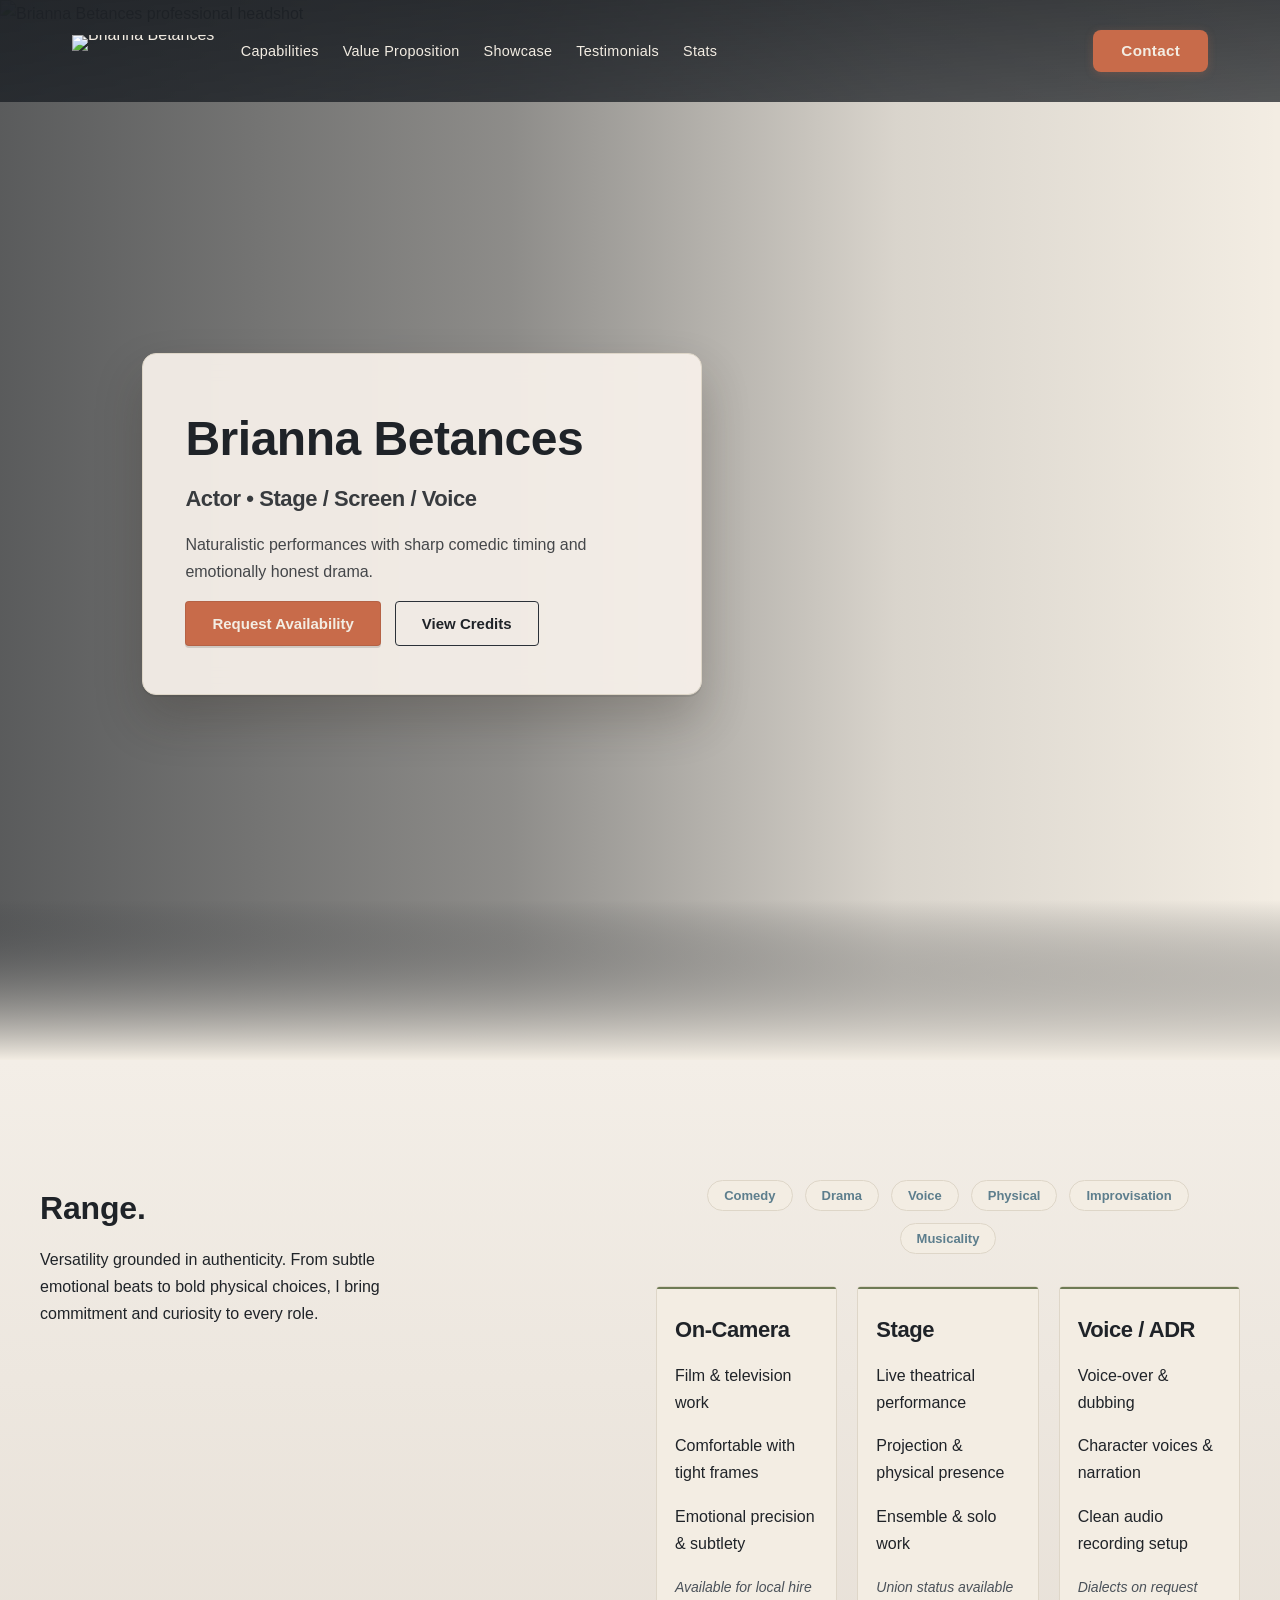
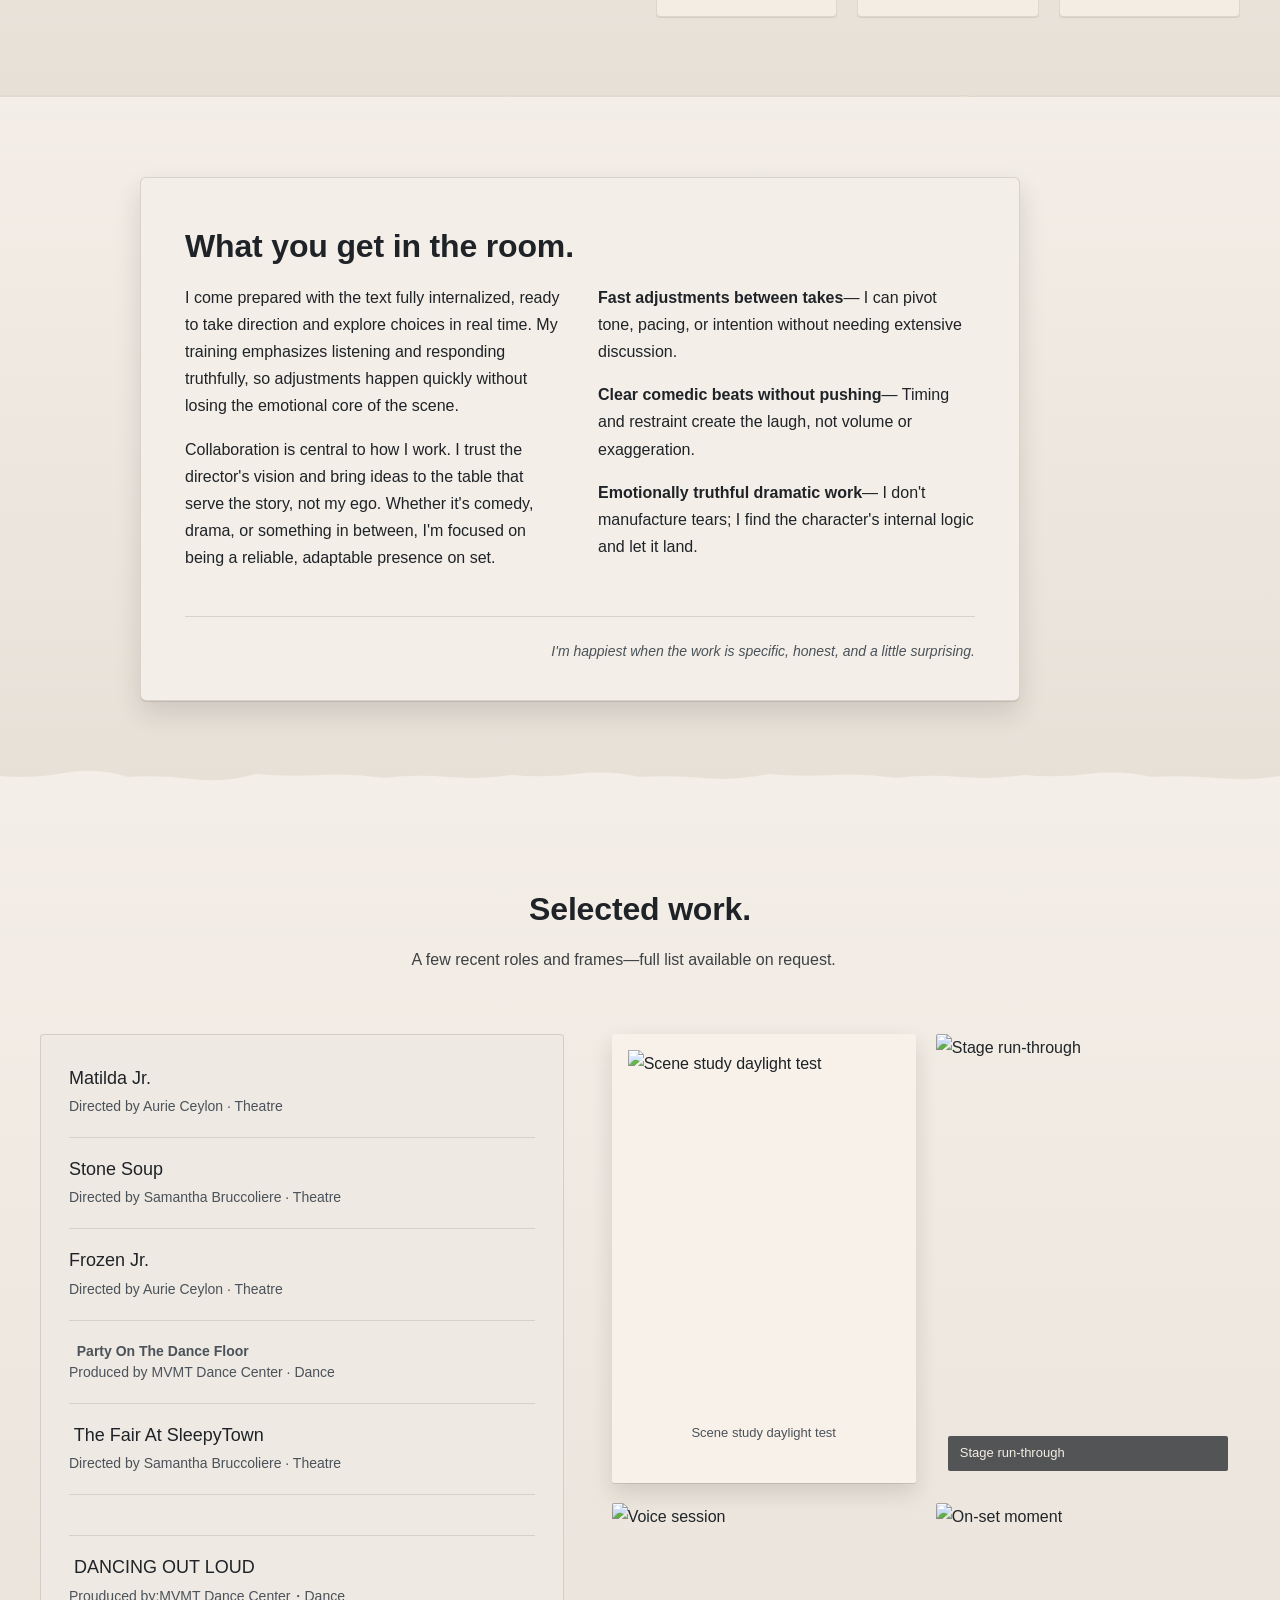
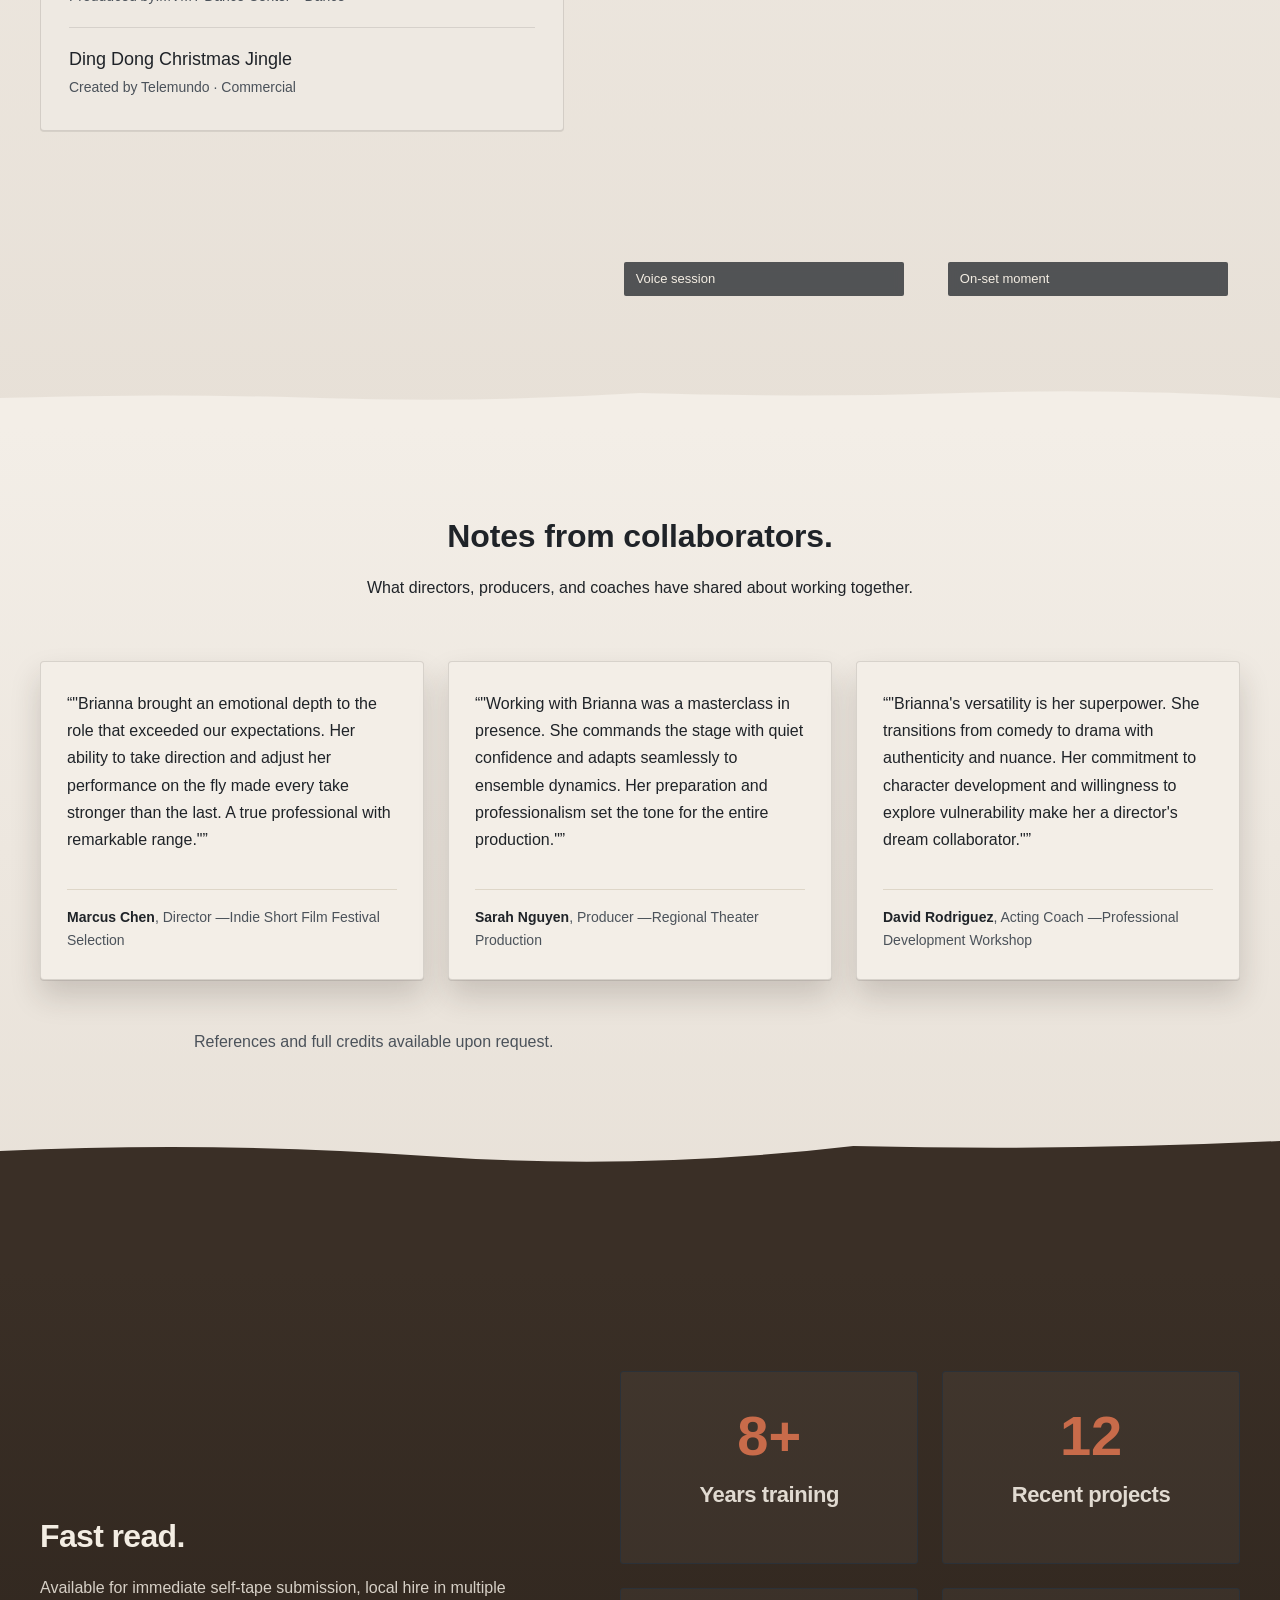
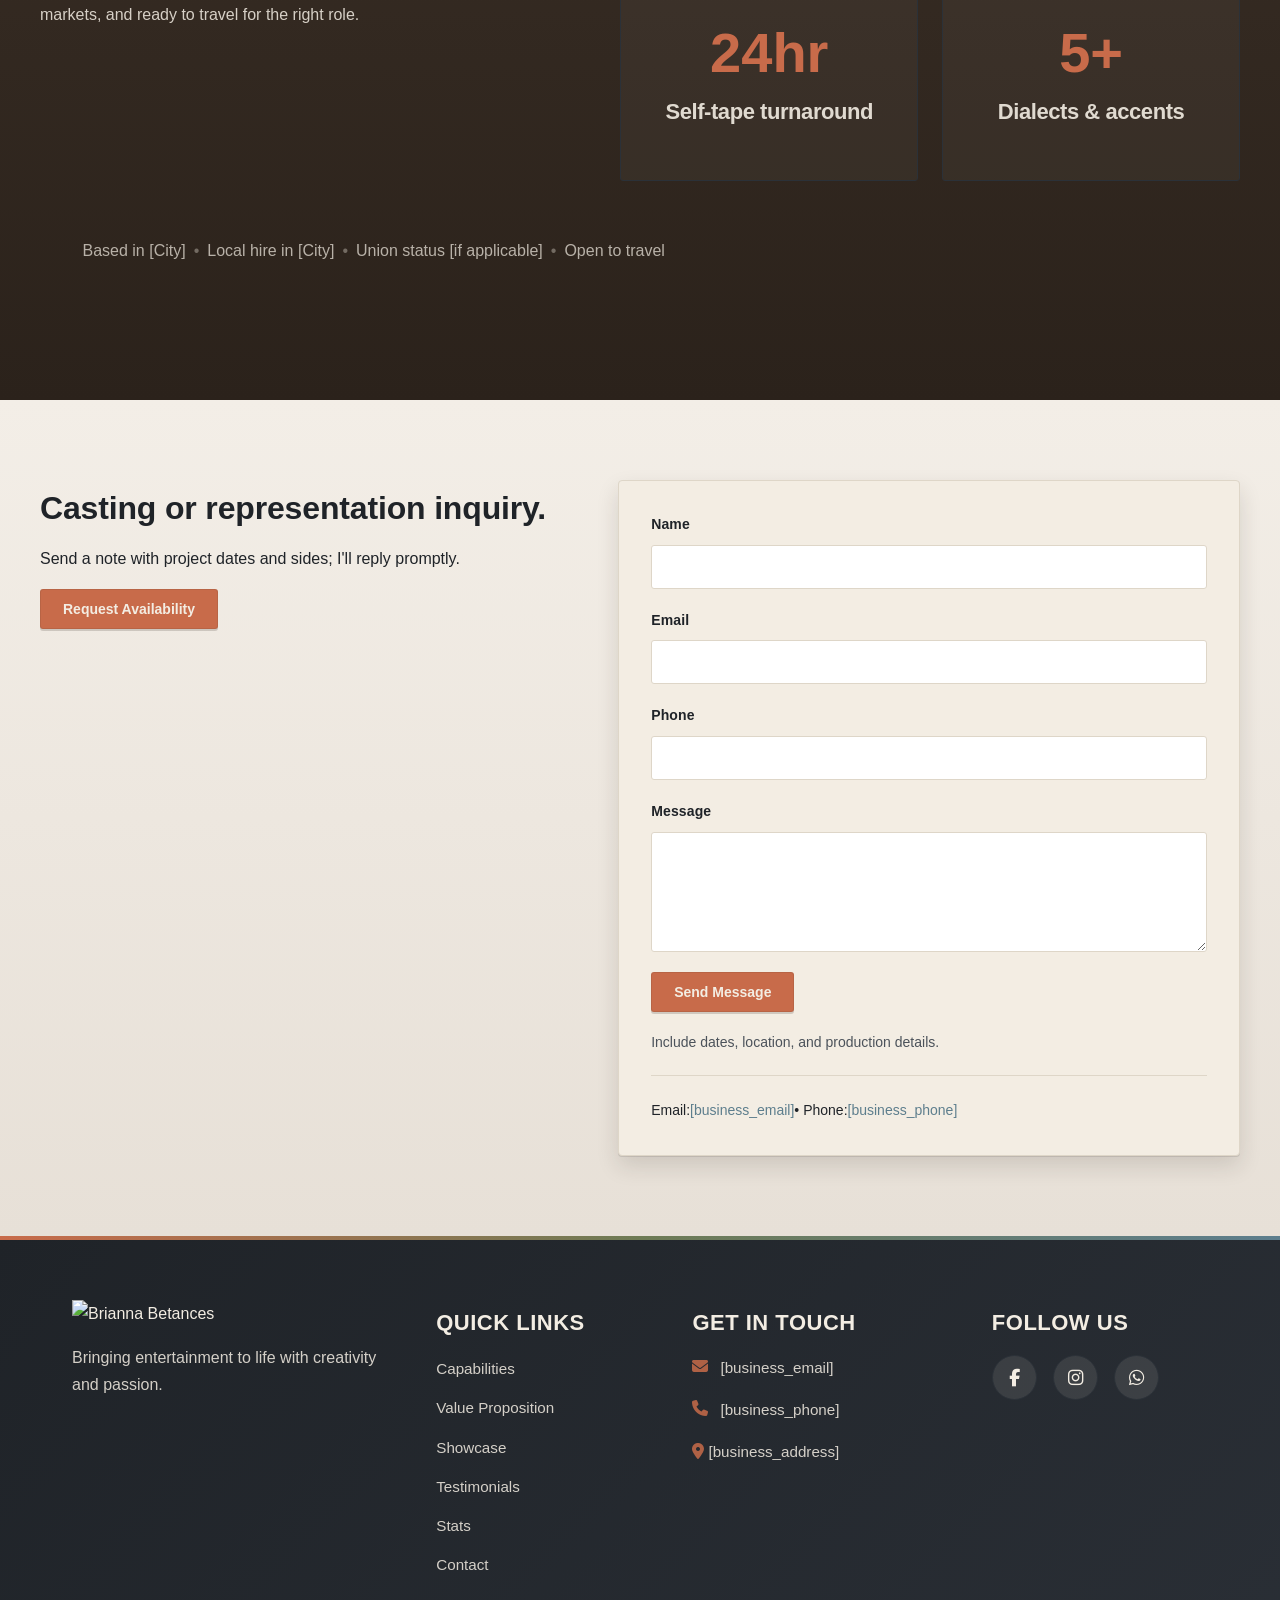
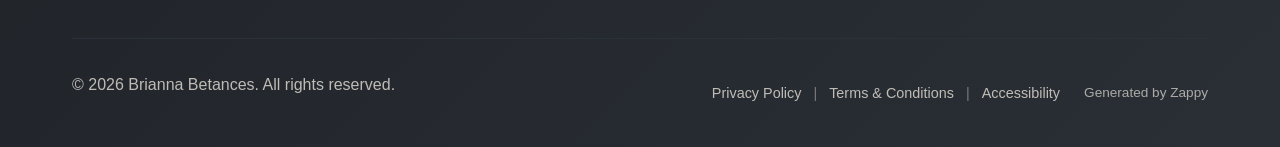
==== commit 643286d5: "Background sync: Progressive GitHub Sync" ====
--- a/public/index.html
+++ b/public/index.html
@@ -1 +1 @@
-<!doctype html><html dir="ltr" lang="en"><head><meta charset="UTF-8"><meta content="width=device-width,initial-scale=1" name="viewport"><meta content="index, follow" name="robots"><title>Voice Acting Portfolio &amp; Headshots — Brianna Betances</title><meta content="Explore Brianna Betances&#39; professional acting portfolio featuring voice acting demos, theatrical headshots, and performance reels. Discover versatile talent ready for your next production." name="description"><meta content="voice acting portfolio, acting portfolio headshots, actor portfolio, acting portfolio examples, professional acting showcase" name="keywords"><link href="/assets/favicon.ico" rel="icon" type="image/x-icon"><link href="/assets/favicon-16x16.png" rel="icon" type="image/png" sizes="16x16"><link href="/assets/favicon-32x32.png" rel="icon" type="image/png" sizes="32x32"><link href="/assets/favicon-48x48.png" rel="icon" type="image/png" sizes="48x48"><link href="/assets/favicon-192x192.png" rel="icon" type="image/png" sizes="192x192"><link href="/assets/favicon-512x512.png" rel="icon" type="image/png" sizes="512x512"><link href="/assets/apple-touch-icon.png" rel="apple-touch-icon"><script>!function(){"use strict";var t="233d50db-b3a7-4fcc-b76b-6f503cc0b93e",e="https://api.zappy5.com/api/analytics/track",a=18e5,n=2592e6,o=!0,i=!0,r=!0;var s=function(){var e="zappy_visitor_"+t,a=null;try{if(a=localStorage.getItem(e)){var o=JSON.parse(a),i=Date.now();if(i-o.created<n)return o.lastSeen=i,localStorage.setItem(e,JSON.stringify(o)),o.id}}catch(t){console.warn("Zappy Analytics: LocalStorage not available")}var r="zv_"+Date.now()+"_"+Math.random().toString(36).substr(2,9);try{localStorage.setItem(e,JSON.stringify({id:r,created:Date.now(),lastSeen:Date.now()}))}catch(t){}return r}(),c=function(){var e="zappy_session_"+t,n=null;try{if(n=sessionStorage.getItem(e)){var o=JSON.parse(n),i=Date.now();if(i-o.timestamp<a)return o.timestamp=i,sessionStorage.setItem(e,JSON.stringify(o)),o.id}}catch(t){console.warn("Zappy Analytics: SessionStorage not available")}var r="zs_"+Date.now()+"_"+Math.random().toString(36).substr(2,9);try{sessionStorage.setItem(e,JSON.stringify({id:r,timestamp:Date.now()}))}catch(t){}return r}();function l(a,n){n=n||{};var o={website_id:t,event_type:a,page_path:window.location.pathname,referrer:document.referrer||"direct",visitor_id:s,session_id:c,metadata:n};if(navigator.sendBeacon){var i=new Blob([JSON.stringify(o)],{type:"application/json"});navigator.sendBeacon(e,i)}else fetch(e,{method:"POST",headers:{"Content-Type":"application/json"},body:JSON.stringify(o),keepalive:!0}).catch(function(t){console.warn("Zappy Analytics: Failed to track event",t)})}o&&l("pageview",{title:document.title,url:window.location.href}),i&&document.addEventListener("click",function(t){var e=t.target;if("BUTTON"===e.tagName||e.closest("button")){var a="BUTTON"===e.tagName?e:e.closest("button");l("click",{element:"button",text:a.textContent.trim().substring(0,100),id:a.id||null,class:a.className||null})}else if("A"===e.tagName||e.closest("a")){var n="A"===e.tagName?e:e.closest("a");l("navigation",{element:"link",text:n.textContent.trim().substring(0,100),href:n.href,external:n.hostname!==window.location.hostname})}},!0),r&&document.addEventListener("submit",function(t){var e=t.target;l("form_submit",{form_id:e.id||null,form_name:e.name||null,form_action:e.action||null,form_method:e.method||"GET"})},!0);var d=Date.now();window.addEventListener("beforeunload",function(){l("page_unload",{time_on_page:Math.floor((Date.now()-d)/1e3),page_path:window.location.pathname})}),window.zappyAnalytics={track:l,getVisitorId:function(){return s},getSessionId:function(){return c}}}()</script><meta content="Voice Acting Portfolio &amp; Headshots — Brianna Betances" property="og:title"><meta content="Explore Brianna Betances' professional acting portfolio featuring voice acting demos, theatrical headshots, and performance reels. Discover versatile talent ready for your next production." property="og:description"><meta content="website" property="og:type"><meta content="en_US" property="og:locale"><meta content="summary_large_image" name="twitter:card"><meta content="Voice Acting Portfolio &amp; Headshots — Brianna Betances" name="twitter:title"><meta content="Explore Brianna Betances' professional acting portfolio featuring voice acting demos, theatrical headshots, and performance reels. Discover versatile talent ready for your next production." name="twitter:description"><link href="https://cdnjs.cloudflare.com/ajax/libs/font-awesome/6.4.0/css/all.min.css" rel="stylesheet"><link href="/assets/favicon.ico" rel="icon" type="image/x-icon"><link href="/assets/favicon-16x16.png" rel="icon" type="image/png" sizes="16x16"><link href="/assets/favicon-32x32.png" rel="icon" type="image/png" sizes="32x32"><link href="/assets/favicon-48x48.png" rel="icon" type="image/png" sizes="48x48"><link href="/assets/favicon-192x192.png" rel="icon" type="image/png" sizes="192x192"><link href="/assets/favicon-512x512.png" rel="icon" type="image/png" sizes="512x512"><link href="/assets/apple-touch-icon.png" rel="apple-touch-icon"><link href="https://cdn.jsdelivr.net/npm/vanilla-cookieconsent@3/dist/cookieconsent.css" rel="stylesheet"><script src="https://cdn.jsdelivr.net/npm/vanilla-cookieconsent@3/dist/cookieconsent.umd.js"></script><script src="https://cdn.jsdelivr.net/gh/mickidum/acc_toolbar/acctoolbar/acctoolbar.min.js"></script><link href="/styles.css" rel="stylesheet"><style id="zappy-dropdown-submenu-styles">#navMenu li:has(.sub-menu),.nav-menu li:has(.sub-menu),.navbar li:has(.sub-menu),nav li:has(.sub-menu){position:relative}#navMenu .sub-menu,.nav-menu .sub-menu,.navbar .sub-menu,nav .sub-menu{display:block!important;position:absolute!important;top:100%;left:0;min-width:220px;background:#fff;border-radius:8px;box-shadow:0 8px 25px rgba(0,0,0,.15);padding:8px 0;opacity:0;visibility:hidden;transform:translateY(10px);transition:all .3s ease;z-index:1000;list-style:none;pointer-events:none}#navMenu li:hover>.sub-menu,.nav-menu li:hover>.sub-menu,.navbar li:hover>.sub-menu,nav li:hover>.sub-menu{opacity:1!important;visibility:visible!important;transform:translateY(0)!important;pointer-events:auto!important}.sub-menu li{list-style:none;margin:0;padding:0}.sub-menu a{display:block!important;padding:10px 16px!important;color:var(--text-dark,#333)!important;font-weight:500;text-decoration:none;white-space:nowrap;transition:background-color .2s}.sub-menu a:hover{background-color:#f5f5f5}[dir=rtl] .nav-menu .sub-menu,[dir=rtl] .navbar .sub-menu,[dir=rtl] nav .sub-menu,html[lang=ar] .nav-menu .sub-menu,html[lang=ar] .navbar .sub-menu,html[lang=ar] nav .sub-menu,html[lang=he] .nav-menu .sub-menu,html[lang=he] .navbar .sub-menu,html[lang=he] nav .sub-menu{left:auto!important;right:0!important}.sub-menu:empty,.sub-menu:not(:has(li)),.sub-menu:not(:has(li:not(.zappy-hidden-menu-item))){display:none!important;opacity:0!important;visibility:hidden!important;pointer-events:none!important}li:has(.menu-group-title):hover>.sub-menu{opacity:1!important;visibility:visible!important;transform:translateY(0)!important;pointer-events:auto!important}#navMenu>li>.menu-group-title,.nav-menu>li>.menu-group-title{display:inline-block;padding:.5rem 1rem;cursor:default;user-select:none}@media (max-width:768px){#navMenu .sub-menu,.nav-menu .sub-menu,.navbar .sub-menu,nav .sub-menu{position:static!important;transform:none!important;box-shadow:none!important;background:0 0!important;max-height:0;overflow:hidden;opacity:0;visibility:hidden;transition:max-height .3s ease,opacity .3s ease;padding:0!important;border-radius:0!important}.sub-menu.mobile-expanded{max-height:500px!important;opacity:1!important;visibility:visible!important;padding:8px 0 8px 16px!important}[dir=rtl] .sub-menu.mobile-expanded,html[lang=he] .sub-menu.mobile-expanded{padding:8px 16px 8px 0!important}#navMenu li:hover>.sub-menu,.nav-menu li:hover>.sub-menu,.navbar li:hover>.sub-menu,nav li:hover>.sub-menu{opacity:0;visibility:hidden;pointer-events:none}#navMenu li>.sub-menu.mobile-expanded,.nav-menu li>.sub-menu.mobile-expanded,.navbar li>.sub-menu.mobile-expanded,nav li>.sub-menu.mobile-expanded{opacity:1!important;visibility:visible!important;pointer-events:auto!important}#navMenu li:has(.sub-menu),.nav-menu li:has(.sub-menu),.navbar li:has(.sub-menu),nav li:has(.sub-menu){display:flex!important;flex-wrap:wrap!important;align-items:center!important;position:relative!important;min-height:44px!important}#navMenu li:has(.sub-menu)>a,.nav-menu li:has(.sub-menu)>a,.navbar li:has(.sub-menu)>a,nav li:has(.sub-menu)>a{flex:1!important;min-width:0!important}#navMenu li:has(.sub-menu)>.menu-group-title,.nav-menu li:has(.sub-menu)>.menu-group-title,.navbar li:has(.sub-menu)>.menu-group-title,nav li:has(.sub-menu)>.menu-group-title{flex:1!important;min-width:0!important;padding:0!important;line-height:inherit!important}#navMenu li:has(.sub-menu)>.sub-menu,.nav-menu li:has(.sub-menu)>.sub-menu,.navbar li:has(.sub-menu)>.sub-menu,nav li:has(.sub-menu)>.sub-menu{flex-basis:100%!important;width:100%!important}#navMenu li:has(.sub-menu)>a [class*=arrow],#navMenu li:has(.sub-menu)>a [class*=chevron],.nav-menu li:has(.sub-menu)>a .fa-angle-down,.nav-menu li:has(.sub-menu)>a .fa-chevron-down,.nav-menu li:has(.sub-menu)>a [class*=arrow],.nav-menu li:has(.sub-menu)>a [class*=chevron],nav li:has(.sub-menu)>a [class*=arrow],nav li:has(.sub-menu)>a [class*=chevron]{display:none!important;visibility:hidden!important}.mobile-submenu-toggle{display:flex!important;align-items:center!important;justify-content:center!important;width:44px!important;height:auto!important;background:0 0!important;border:none!important;cursor:pointer!important;color:var(--text-dark)!important;position:static!important;flex-shrink:0!important;align-self:stretch!important;z-index:2!important;padding:0!important;margin:0!important}.mobile-submenu-toggle::after{content:''!important;width:0!important;height:0!important;border-left:6px solid transparent!important;border-right:6px solid transparent!important;border-top:7px solid currentColor!important;transition:transform .3s ease!important}.mobile-submenu-toggle.expanded::after{transform:rotate(180deg)!important}.sub-menu a{padding:10px 0!important;display:block!important;color:var(--text-dark)!important}.navbar .sub-menu li a,.zappy-products-dropdown .sub-menu a,nav.navbar .sub-menu li a{color:var(--text-dark)!important}}@media (min-width:769px){.mobile-submenu-toggle{display:none!important}}</style><style id="mobile-lang-menu-deployed-css">@media (max-width:768px){.lang-switcher,.nav-container .lang-switcher,.nav-cta-container .lang-switcher,.nav-ecommerce-icons .lang-switcher,.nav-icons-left .lang-switcher,.navbar .lang-switcher,.navbar .nav-cta-container .lang-switcher{display:none!important}.mobile-lang-menu{width:100%;border-top:1px solid rgba(128,128,128,.2);padding:8px 0 0 0;margin-top:8px}.mobile-lang-toggle{display:flex!important;align-items:center;justify-content:space-between;width:100%;padding:12px 16px;background:0 0;border:none;cursor:pointer;font-size:15px;color:inherit;font-family:inherit}.mobile-lang-toggle::after{content:'';display:inline-block;width:8px;height:8px;border-right:2px solid currentColor;border-bottom:2px solid currentColor;transform:rotate(45deg);transition:transform .3s ease;margin-left:8px}.mobile-lang-toggle.expanded::after{transform:rotate(-135deg)}.mobile-lang-options{max-height:0;overflow:hidden;transition:max-height .3s ease}.mobile-lang-options.expanded{max-height:300px}.mobile-lang-option{display:flex!important;align-items:center;gap:10px;padding:10px 24px;text-decoration:none;color:inherit;font-size:14px;font-family:inherit}.mobile-lang-option:hover{background:rgba(128,128,128,.1)}.mobile-lang-option.active{font-weight:600;opacity:.7;pointer-events:none}.mobile-lang-option img{width:20px;height:20px;border-radius:50%}}@media (min-width:769px){.mobile-lang-menu{display:none!important}}</style><style id="zappy-widget-visibility">#mic-access-tool-box,#mic-access-tool-general-button,#mic-init-access-tool #mic-access-tool-box,#mic-init-access-tool #mic-access-tool-general-button,#mic-init-access-tool .mic-access-tool-general-button,._access-icon,._access-menu,.mic-access-tool-box,.mic-access-tool-general-button,div[id*=mic-access-tool-box]{display:none!important;visibility:hidden!important;opacity:0!important;pointer-events:none!important}</style></head><body><nav class="navbar"><button class="mobile-toggle" aria-label="Menu" id="mobileToggle"><svg viewbox="0 0 24 24" fill="none" height="24" width="24" class="hamburger-icon"><path d="M3 12h18M3 6h18M3 18h18" stroke="currentColor" stroke-width="2" stroke-linecap="round"></path></svg><svg viewbox="0 0 24 24" fill="none" height="24" width="24" class="close-icon" style="display:none"><path d="M18 6L6 18M6 6l12 12" stroke="currentColor" stroke-width="2" stroke-linecap="round"></path></svg></button><button class="phone-header-btn" aria-label="Call"><svg viewbox="0 0 24 24" fill="currentColor" height="20" width="20"><path d="M22 16.92v3a2 2 0 0 1-2.18 2 19.79 19.79 0 0 1-8.63-3.07 19.5 19.5 0 0 1-6-6 19.79 19.79 0 0 1-3.07-8.67A2 2 0 0 1 4.11 2h3a2 2 0 0 1 2 1.72 12.84 12.84 0 0 0 .7 2.81 2 2 0 0 1-.45 2.11L8.09 9.91a16 16 0 0 0 6 6l1.27-1.27a2 2 0 0 1 2.11-.45 12.84 12.84 0 0 0 2.81.7A2 2 0 0 1 22 16.92z"></path></svg></button><div class="nav-container"><div class="nav-brand"><a href="/" class="logo-link"><img alt="Brianna Betances" class="logo" src="/assets/brianna-betances-entertainment-logo.webp"></a></div><ul class="nav-menu" id="navMenu"><li><a href="#capabilities">Capabilities</a></li><li><a href="#value-proposition">Value Proposition</a></li><li><a href="#showcase">Showcase</a></li><li><a href="#testimonials">Testimonials</a></li><li><a href="#stats">Stats</a></li></ul><div class="nav-cta-container"><a href="#contact" class="nav-cta-btn">Contact</a></div></div></nav><script>window.addEventListener("load",function(){const e=document.querySelector(".navbar, nav, header");if(!e)return void console.log("[Navbar] Navbar element not found");let t=document.getElementById("mobileToggle")||document.querySelector(".mobile-toggle")||document.querySelector(".hamburger")||document.querySelector(".hamburger-menu")||document.querySelector(".menu-toggle")||document.querySelector(".burger-menu")||document.querySelector('[aria-label="Menu"]')||document.querySelector('[aria-label="תפריט"]');const o=document.querySelector(".phone-header-btn"),n=window.getComputedStyle(e);let r=n.backgroundColor;if(console.log("[Navbar] Initial navbar background:",r),"transparent"===r||"rgba(0, 0, 0, 0)"===r||r.startsWith("rgba")&&r.includes(", 0)")){const e=n.backgroundImage;if(e&&"none"!==e)console.log("[Navbar] Navbar has background image/gradient, using dark text"),r="rgb(240, 240, 240)";else{const e=window.getComputedStyle(document.body).backgroundColor;console.log("[Navbar] Navbar transparent, using body background:",e),r=e}}const i=r.match(/\d+/g);if(i&&i.length>=3){const e=(.299*parseInt(i[0])+.587*parseInt(i[1])+.114*parseInt(i[2]))/255;console.log("[Navbar] Mobile button colors preserved from Claude CSS (luminance:",e.toFixed(2)+")");const n=document.createElement("style");n.id="zappy-mobile-nav-fix";document.documentElement.lang;document.documentElement.dir,n.textContent='\n        /* Hide mobile buttons on desktop, show only on mobile */\n        @media (min-width: 769px) {\n          .mobile-toggle,\n          .phone-header-btn {\n            display: none !important;\n          }\n        }\n        \n        /* Show and position mobile buttons correctly on mobile */\n        @media (max-width: 768px) {\n          .mobile-toggle,\n          .phone-header-btn {\n            position: absolute !important;\n            top: 50% !important;\n            transform: translateY(-50%) !important;\n            z-index: 1001 !important;\n            display: flex !important;\n            align-items: center !important;\n            justify-content: center !important;\n            width: 36px !important;\n            height: 36px !important;\n            border-radius: 50% !important;\n            border: none !important;\n            cursor: pointer !important;\n            padding: 6px !important;\n            background: none !important;\n            color: var(--nav-text, var(--text-dark)) !important;\n          }\n          \n          /* LTR positioning (default): hamburger LEFT, phone RIGHT */\n          html:not([dir="rtl"]):not([lang="he"]):not([lang="ar"]) .mobile-toggle,\n          html[dir="ltr"] .mobile-toggle {\n            left: 12px !important;\n            right: auto !important;\n          }\n          html:not([dir="rtl"]):not([lang="he"]):not([lang="ar"]) .phone-header-btn,\n          html[dir="ltr"] .phone-header-btn {\n            right: 12px !important;\n            left: auto !important;\n          }\n          \n          /* RTL positioning: hamburger RIGHT, phone LEFT */\n          html[dir="rtl"] .mobile-toggle,\n          html[lang="he"] .mobile-toggle,\n          html[lang="ar"] .mobile-toggle {\n            right: 12px !important;\n            left: auto !important;\n          }\n          html[dir="rtl"] .phone-header-btn,\n          html[lang="he"] .phone-header-btn,\n          html[lang="ar"] .phone-header-btn {\n            left: 12px !important;\n            right: auto !important;\n          }\n          \n          /* CRITICAL: Ensure nav-container has min-height on mobile */\n          /* All children are positioned absolutely/fixed on mobile, so height:auto collapses to 0 */\n          .nav-container {\n            min-height: 70px !important;\n            position: relative !important;\n          }\n          \n          /* Ensure SVG icons are properly sized and inherit color */\n          .mobile-toggle svg,\n          .phone-header-btn svg {\n            width: 24px !important;\n            height: 24px !important;\n            /* Don\'t force display - let JavaScript control hamburger/close toggle */\n          }\n          \n          /* Reset nav-cta-container on mobile - remove desktop box-shadow/padding */\n          /* that creates a visible ghost box when CTA button is hidden */\n          .nav-cta-container {\n            box-shadow: none !important;\n            padding: 0 !important;\n          }\n          \n          /* Hide nav-cta-container entirely on mobile when there\'s no lang-switcher */\n          /* (only the CTA button is inside, and it\'s hidden on mobile) */\n          .nav-cta-container:not(:has(.lang-switcher)) {\n            display: none !important;\n          }\n          \n          /* CRITICAL: Prevent hero image fade gradient from bleeding over headline text */\n          /* The .image-fade-gradient has bottom: -30px (extends below parent) */\n          /* On mobile stacked layout, this overlaps the h1 text below the image */\n          .hero-image-column {\n            overflow: hidden !important;\n          }\n          .image-fade-gradient {\n            bottom: 0 !important;\n          }\n          \n          /* Hide desktop language switcher on mobile - hamburger menu handles it */\n          /* High specificity to override stored CSS */\n          .lang-switcher,\n          .nav-cta-container .lang-switcher,\n          .nav-container .lang-switcher,\n          .navbar .lang-switcher,\n          .navbar .nav-cta-container .lang-switcher {\n            display: none !important;\n          }\n        }\n      ';const r=document.getElementById("zappy-mobile-nav-fix");r&&r.remove(),document.head.appendChild(n),console.log("[Navbar] Critical CSS injected for mobile nav positioning");const l=window.innerWidth<=768;if(t){const e=t.querySelector(".hamburger-icon"),o=t.querySelector(".close-icon");e&&(e.style.setProperty("width","24px","important"),e.style.setProperty("height","24px","important"),e.style.setProperty("display","block","important")),o&&(o.style.setProperty("width","24px","important"),o.style.setProperty("height","24px","important"),o.style.setProperty("display","none","important")),l?(t.style.setProperty("position","absolute","important"),t.style.setProperty("top","50%","important"),t.style.setProperty("transform","translateY(-50%)","important"),t.style.setProperty("z-index","1001","important"),t.style.removeProperty("left"),t.style.removeProperty("right"),console.log("[Navbar] Mobile toggle positioning applied (mobile viewport)")):(t.style.removeProperty("position"),t.style.removeProperty("top"),t.style.removeProperty("transform"),t.style.removeProperty("z-index"),t.style.removeProperty("left"),t.style.removeProperty("right"),console.log("[Navbar] Desktop viewport - cleared mobile toggle inline positioning"))}if(o){const e=o.querySelector("svg");e&&(e.style.width="24px",e.style.height="24px",e.setAttribute("width","24"),e.setAttribute("height","24")),l?(o.style.setProperty("position","absolute","important"),o.style.setProperty("top","50%","important"),o.style.setProperty("transform","translateY(-50%)","important"),o.style.setProperty("z-index","1001","important"),o.style.removeProperty("left"),o.style.removeProperty("right"),console.log("[Navbar] Phone button positioning applied (mobile viewport)")):(o.style.removeProperty("position"),o.style.removeProperty("top"),o.style.removeProperty("transform"),o.style.removeProperty("z-index"),o.style.removeProperty("left"),o.style.removeProperty("right"),console.log("[Navbar] Desktop viewport - cleared phone button inline positioning"))}}else console.log("[Navbar] Could not parse background color:",r);t=document.getElementById("mobileToggle")||document.querySelector(".mobile-toggle")||document.querySelector(".hamburger")||document.querySelector(".hamburger-menu")||document.querySelector(".menu-toggle")||document.querySelector(".burger-menu")||document.querySelector('[aria-label="Menu"]')||document.querySelector('[aria-label="תפריט"]');const l=document.getElementById("navMenu")||document.querySelector(".nav-menu")||document.querySelector(".nav-links")||document.querySelector("nav ul:not(.submenu)");if(!t||!l)return void console.log("[Navbar] Mobile toggle or menu not found:",{toggle:!!t,menu:!!l});l.id||(l.id="navMenu"),console.log("[Navbar] Initializing mobile menu...");const a=t.cloneNode(!0);t.parentNode.replaceChild(a,t),a.addEventListener("click",function(e){e.preventDefault(),e.stopPropagation();const t=this.querySelector(".hamburger-icon"),o=this.querySelector(".close-icon");l.classList.contains("active")?(l.classList.remove("active"),t&&t.style.setProperty("display","block","important"),o&&o.style.setProperty("display","none","important"),document.body.style.overflow="",console.log("[Navbar] Menu closed")):(l.classList.add("active"),t&&t.style.setProperty("display","none","important"),o&&o.style.setProperty("display","block","important"),document.body.style.overflow="hidden",console.log("[Navbar] Menu opened"))}),l.querySelectorAll("a").forEach(function(e){e.addEventListener("click",function(){if("#"===this.getAttribute("href"))return;const e=a.querySelector(".hamburger-icon"),t=a.querySelector(".close-icon");l.classList.remove("active"),e&&e.style.setProperty("display","block","important"),t&&t.style.setProperty("display","none","important"),document.body.style.overflow="",console.log("[Navbar] Menu closed (link clicked)")})});var s=l.querySelectorAll(".dropdown-toggle");s.forEach(function(e){e.addEventListener("click",function(e){e.preventDefault(),e.stopPropagation();var t=this.closest(".nav-dropdown");t&&(t.parentNode.querySelectorAll(".nav-dropdown.open").forEach(function(e){e!==t&&e.classList.remove("open")}),t.classList.toggle("open"),console.log("[Navbar] Dropdown toggled:",t.classList.contains("open")?"open":"closed"))})}),document.addEventListener("click",function(e){e.target.closest(".nav-dropdown")||document.querySelectorAll(".nav-dropdown.open").forEach(function(e){e.classList.remove("open")})}),console.log("[Navbar] Dropdown handlers initialized for "+s.length+" dropdowns"),o&&o.addEventListener("click",function(){const e=document.querySelectorAll('a[href^="tel:"]'),t=e.length>0?e[0].getAttribute("href").replace("tel:",""):"[business_phone]";window.location.href="tel:"+t,console.log("[Navbar] Phone button clicked")}),console.log("[Navbar] Mobile menu initialized successfully");const p=function(){const e=document.querySelector(".whatsapp-float");e&&(window.innerWidth>=769?(e.style.setProperty("display","none","important"),e.style.setProperty("visibility","hidden","important"),e.style.setProperty("opacity","0","important"),e.style.setProperty("pointer-events","none","important"),console.log("[WhatsApp] Button hidden on desktop")):(e.style.removeProperty("display"),e.style.removeProperty("visibility"),e.style.removeProperty("opacity"),e.style.removeProperty("pointer-events"),console.log("[WhatsApp] Button visible on mobile")))};let c;p(),window.addEventListener("resize",function(){clearTimeout(c),c=setTimeout(p,100)})})</script><main><section class="home-hero-section" data-layout-spec="Home-hero" id="hero" data-hero-type="fullscreen-scrim"><div class="home-hero-section__background"><img alt="Brianna Betances professional headshot" class="home-hero-section__bg-image" src="/assets/site-home-hero-headshot.webp" data-context="Professional natural-light headshot of a young female actor with warm, approachable expression. Slightly desaturated color palette with soft focus. Subject positioned on the right side of frame with generous negative space on the left for text overlay. Natural outdoor or studio lighting with soft shadows. Clean, editorial photography style suitable for casting portfolio." data-placeholder="home-hero-headshot" height="1080" width="1920" data-hero-bg="true"></div><div class="home-hero-section__scrim" aria-hidden="true"></div><div class="home-hero-section__content-wrapper"><div class="home-hero-section__overlay-card"><h1 class="home-hero-section__title">Brianna Betances</h1><h3 class="home-hero-section__subtitle">Actor • Stage / Screen / Voice</h3><p class="home-hero-section__tagline">Naturalistic performances with sharp comedic timing and emotionally honest drama.</p><div class="home-hero-section__cta-group"><a href="#contact" class="home-hero-section__btn home-hero-section__btn--primary">Request Availability</a><a href="#credits" class="home-hero-section__btn home-hero-section__btn--secondary">View Credits</a></div></div></div><div class="home-hero-section__divider-wrapper"><svg viewbox="0 0 1200 160" aria-hidden="true" data-no-icon-edit="true" preserveaspectratio="none" xmlns="http://www.w3.org/2000/svg"><defs><lineargradient id="home-hero-fade-gradient" x1="0%" x2="0%" y1="0%" y2="100%"><stop offset="0%" style="stop-color:rgba(31,35,40,0)"></stop><stop offset="100%" style="stop-color:#F3EDE3;stop-opacity:1"></stop></lineargradient></defs><rect fill="url(#home-hero-fade-gradient)" height="160" width="1200" x="0" y="0"></rect></svg></div></section><section class="home-capabilities-section" data-layout-spec="Home-capabilities" id="capabilities"><div class="home-capabilities-container"><div class="home-capabilities-grid"><div class="home-capabilities-intro"><h2>Range.</h2><p>Versatility grounded in authenticity. From subtle emotional beats to bold physical choices, I bring commitment and curiosity to every role.</p></div><div class="home-capabilities-range-cluster"><div class="home-capabilities-tags"><span class="home-capabilities-tag">Comedy</span><span class="home-capabilities-tag">Drama</span><span class="home-capabilities-tag">Voice</span><span class="home-capabilities-tag">Physical</span><span class="home-capabilities-tag">Improvisation</span><span class="home-capabilities-tag">Musicality</span></div><div class="home-capabilities-cards"><div class="home-capabilities-card"><div class="home-capabilities-card-accent"></div><h3>On-Camera</h3><p>Film &amp; television work</p><p>Comfortable with tight frames</p><p>Emotional precision &amp; subtlety</p><small>Available for local hire</small></div><div class="home-capabilities-card"><div class="home-capabilities-card-accent"></div><h3>Stage</h3><p>Live theatrical performance</p><p>Projection &amp; physical presence</p><p>Ensemble &amp; solo work</p><small>Union status available</small></div><div class="home-capabilities-card"><div class="home-capabilities-card-accent"></div><h3>Voice / ADR</h3><p>Voice-over &amp; dubbing</p><p>Character voices &amp; narration</p><p>Clean audio recording setup</p><small>Dialects on request</small></div></div></div></div></div><div class="home-capabilities-divider-wrapper"><svg viewbox="0 0 1200 2" aria-hidden="true" data-no-icon-edit="true" preserveaspectratio="none" xmlns="http://www.w3.org/2000/svg"><line stroke="var(--border-light)" stroke-width="1" x1="0" x2="900" y1="1" y2="1"></line><path d="M900,1 L905,0.3 L910,1.7 L915,1" fill="#F3EEE7" stroke="var(--border-light)" stroke-width="1"></path><line stroke="var(--border-light)" stroke-width="1" x1="915" x2="1200" y1="1" y2="1"></line></svg></div></section><section class="home-value-proposition-section" data-layout-spec="Home-value-proposition" id="value-proposition"><div class="home-value-proposition-container"><div class="home-value-proposition-journal-box"><h2>What you get in the room.</h2><div class="home-value-proposition-content-grid"><div class="home-value-proposition-approach"><p>I come prepared with the text fully internalized, ready to take direction and explore choices in real time. My training emphasizes listening and responding truthfully, so adjustments happen quickly without losing the emotional core of the scene.</p><p>Collaboration is central to how I work. I trust the director's vision and bring ideas to the table that serve the story, not my ego. Whether it's comedy, drama, or something in between, I'm focused on being a reliable, adaptable presence on set.</p></div><div class="home-value-proposition-proof-points"><p><strong>Fast adjustments between takes</strong>— I can pivot tone, pacing, or intention without needing extensive discussion.</p><p><strong>Clear comedic beats without pushing</strong>— Timing and restraint create the laugh, not volume or exaggeration.</p><p><strong>Emotionally truthful dramatic work</strong>— I don't manufacture tears; I find the character's internal logic and let it land.</p></div></div><div class="home-value-proposition-divider"></div><div class="home-value-proposition-journal-note"><small>I'm happiest when the work is specific, honest, and a little surprising.</small></div></div></div><div class="home-value-proposition-divider-wrapper"><svg viewbox="0 0 1200 60" aria-hidden="true" data-no-icon-edit="true" preserveaspectratio="none" xmlns="http://www.w3.org/2000/svg"><path d="M0,60 L0,35 Q30,38 60,32 T120,36 Q150,34 180,38 T240,33 Q270,36 300,34 T360,37 Q390,33 420,36 T480,34 Q510,37 540,33 T600,36 Q630,34 660,37 T720,33 Q750,36 780,34 T840,37 Q870,33 900,36 T960,34 Q990,37 1020,33 T1080,36 Q1110,34 1140,37 T1200,35 L1200,60 Z" fill="#F3EEE7"></path></svg></div></section><section class="home-showcase-section" data-layout-spec="Home-showcase" id="showcase"><div class="showcase-container"><div class="showcase-header"><h2>Selected work.</h2><p>A few recent roles and frames—full list available on request.</p></div><div class="showcase-grid zappy-vertical-grid" data-zappy-grid-align="start"><div class="credits-box"><div class="credits-list"><div class="credit-item"><div class="zappy-editable credit-role">Matilda Jr.&nbsp;</div><div class="zappy-editable credit-detail">Directed by Aurie Ceylon · Theatre&nbsp;</div></div><div class="credit-item"><div class="zappy-editable credit-role">Stone Soup&nbsp;</div><div class="zappy-editable credit-detail">Directed by Samantha Bruccoliere · Theatre&nbsp;</div></div><div class="credit-item"><div class="zappy-editable credit-role">Frozen Jr.&nbsp;</div><div class="zappy-editable credit-detail">Directed by Aurie Ceylon · Theatre&nbsp;</div></div><div class="credit-item"><div class="zappy-editable credit-detail"><b>&nbsp; Party On The Dance Floor</b><br>Produced by MVMT Dance Center · Dance</div></div><div class="credit-item"><div class="zappy-editable credit-role">&nbsp;The Fair At SleepyTown&nbsp;</div><div class="zappy-editable credit-detail">Directed by Samantha Bruccoliere · Theatre&nbsp;</div></div><div class="credit-item"><div class="zappy-editable credit-detail"><p>Produced byMVMT Dance Center · Dance&nbsp;</p></div></div><div class="credit-item"><div class="zappy-editable credit-role">Principal / Commercial</div><div class="zappy-editable credit-detail">Agency: Creative Minds · Commercial</div></div><div class="credit-item"><div class="zappy-editable credit-role">Recurring / Web Series</div><div class="zappy-editable credit-detail">Created by Digital Collective · Digital</div></div></div></div><div class="gallery-grid"><div class="gallery-item polaroid-frame"><div class="polaroid-inner"><img alt="Scene study daylight test" class="zappy-editable-image" src="/assets/site-home-showcase-image-1.webp" data-context="Natural daylight headshot of young actor Brianna Betances in a scene study setting, soft window light, neutral expression showing range and depth, professional acting portfolio photography" data-placeholder="home-showcase-image-1" height="400" width="300" data-element-id="img-1773113230455-4qplx7hs8" data-element-type="image" data-original-position="static" style="position:relative"><div class="zappy-editable polaroid-caption">Scene study daylight test</div></div></div><div class="gallery-item"><img alt="Stage run-through" class="zappy-editable-image" src="/assets/site-home-showcase-image-2.webp" data-context="Behind-the-scenes photo of young actor Brianna Betances on a theater stage during rehearsal, warm stage lighting, candid moment showing professionalism and preparation" data-placeholder="home-showcase-image-2" height="400" width="300" data-element-id="img-1773113230455-0o5fspl1s" data-element-type="image" data-original-position="static" style="position:relative"><div class="zappy-editable gallery-caption">Stage run-through</div></div><div class="gallery-item"><img alt="Voice session" class="zappy-editable-image" src="/assets/site-home-showcase-image-3.webp" data-context="Professional photo of young actor Brianna Betances in a voice recording booth with microphone and headphones, focused expression, showing versatility in voice acting" data-placeholder="home-showcase-image-3" height="400" width="300" data-element-id="img-1773113230455-to7olq0i5" data-element-type="image" data-original-position="static" style="position:relative"><div class="zappy-editable gallery-caption">Voice session</div></div><div class="gallery-item"><div data-zappy-zoom-wrapper="true" data-element-id="img-1773113230455-0pg86o5mf" data-element-type="image" data-zappy-zoom-wrapper-width="480px" data-zappy-zoom-wrapper-height="643px" data-zappy-zoom-wrapper-width-mode="px" style="position:relative!important;overflow:visible!important;width:100%!important;max-width:100%!important;margin-left:auto!important;margin-right:auto!important;height:auto!important;display:block!important;min-height:150px!important" data-zappy-zoom-clip="true" data-zappy-wrapper-margins-applied="true"><img alt="On-set moment" class="zappy-editable-image" src="/assets/site-home-showcase-image-4.webp" data-context="Candid on-set photo of young actor Brianna Betances between takes on a film production, natural lighting, showing authentic personality and professionalism" data-placeholder="home-showcase-image-4" height="400" width="300" data-element-id="img-1773113230455-0pg86o5mf" data-element-type="image" data-original-position="static" style="position:relative!important;object-position:50% 50%;margin:0!important;width:100%!important;height:auto!important;max-width:100%!important;max-height:300px!important;display:block!important;object-fit:cover!important" data-zappy-zoom="1.02"></div><div class="zappy-editable gallery-caption">On-set moment</div></div></div></div></div><div class="showcase-divider-wrapper"><svg viewbox="0 0 1200 60" aria-hidden="true" data-no-icon-edit="true" preserveaspectratio="none" xmlns="http://www.w3.org/2000/svg"><path d="M0,60 L0,30 Q150,25 300,30 T600,25 Q750,30 900,25 T1200,30 L1200,60 Z" fill="#F3EEE7"></path></svg></div></section><section class="home-testimonials-section" data-layout-spec="Home-testimonials"><div class="home-testimonials-container"><div class="home-testimonials-header"><h2>Notes from collaborators.</h2><p class="home-testimonials-intro">What directors, producers, and coaches have shared about working together.</p></div><div class="home-testimonials-grid"><article class="home-testimonial-card"><blockquote><p>"Brianna brought an emotional depth to the role that exceeded our expectations. Her ability to take direction and adjust her performance on the fly made every take stronger than the last. A true professional with remarkable range."</p></blockquote><footer class="home-testimonial-attribution"><strong>Marcus Chen</strong>, Director —<em>Indie Short Film Festival Selection</em></footer></article><article class="home-testimonial-card"><blockquote><p>"Working with Brianna was a masterclass in presence. She commands the stage with quiet confidence and adapts seamlessly to ensemble dynamics. Her preparation and professionalism set the tone for the entire production."</p></blockquote><footer class="home-testimonial-attribution"><strong>Sarah Nguyen</strong>, Producer —<em>Regional Theater Production</em></footer></article><article class="home-testimonial-card"><blockquote><p>"Brianna's versatility is her superpower. She transitions from comedy to drama with authenticity and nuance. Her commitment to character development and willingness to explore vulnerability make her a director's dream collaborator."</p></blockquote><footer class="home-testimonial-attribution"><strong>David Rodriguez</strong>, Acting Coach —<em>Professional Development Workshop</em></footer></article></div><p class="home-testimonials-footer-note">References and full credits available upon request.</p></div><div class="home-testimonials-divider-wrapper"><svg viewbox="0 0 1200 180" aria-hidden="true" data-no-icon-edit="true" preserveaspectratio="none" xmlns="http://www.w3.org/2000/svg"><defs><lineargradient id="testimonials-divider-gradient" x1="0%" x2="100%" y1="0%" y2="0%"><stop offset="0%" style="stop-color:#F3EDE3;stop-opacity:1"></stop><stop offset="100%" style="stop-color:#E8E3DB;stop-opacity:1"></stop></lineargradient></defs><path d="M0,180 L0,60 Q200,50 400,65 T800,55 Q1000,60 1200,50 L1200,180 Z" fill="#3A2F26"></path></svg></div></section><section class="home-stats-section" data-layout-spec="Home-stats" id="stats"><div class="home-stats-container"><div class="home-stats-content"><div class="home-stats-intro"><h2>Fast read.</h2><p>Available for immediate self-tape submission, local hire in multiple markets, and ready to travel for the right role.</p></div><div class="home-stats-grid"><div class="home-stats-card"><div class="home-stats-number">8+</div><h3>Years training</h3></div><div class="home-stats-card"><div class="home-stats-number">12</div><h3>Recent projects</h3></div><div class="home-stats-card"><div class="home-stats-number">24hr</div><h3>Self-tape turnaround</h3></div><div class="home-stats-card"><div class="home-stats-number">5+</div><h3>Dialects &amp; accents</h3></div></div></div><div class="home-stats-trust"><p>Based in [City]<span class="home-stats-dot">•</span>Local hire in [City]<span class="home-stats-dot">•</span>Union status [if applicable]<span class="home-stats-dot">•</span>Open to travel</p></div></div><div class="home-stats-divider-wrapper"><svg viewbox="0 0 1200 2" aria-hidden="true" data-no-icon-edit="true" preserveaspectratio="none" xmlns="http://www.w3.org/2000/svg"><defs><lineargradient id="home-stats-fade" x1="0%" x2="100%" y1="0%" y2="0%"><stop offset="0%" style="stop-color:var(--border-dark);stop-opacity:1"></stop><stop offset="100%" style="stop-color:var(--border-dark)"></stop></lineargradient></defs><line stroke="url(#home-stats-fade)" stroke-width="1" x1="0" x2="1200" y1="1" y2="1"></line></svg></div></section><section class="home-contact-section" data-layout-spec="Home-contact" id="contact"><div class="home-contact-container"><div class="home-contact-content"><h2>Casting or representation inquiry.</h2><p>Send a note with project dates and sides; I'll reply promptly.</p><a href="#contact-form" class="btn-primary home-contact-cta">Request Availability</a></div><div class="home-contact-form-wrapper"><form class="contact-form" id="contact-form"><div class="form-group"><label for="contact-name">Name</label><input id="contact-name" name="name" required=""></div><div class="form-group"><label for="contact-email">Email</label><input id="contact-email" name="email" required="" type="email"></div><div class="form-group"><label for="contact-phone">Phone</label><input id="contact-phone" name="phone" type="tel"></div><div class="form-group"><label for="contact-message">Message</label><textarea id="contact-message" name="message" required="" rows="5"></textarea></div><button class="btn-primary" type="submit">Send Message</button></form><p class="home-contact-helper"><small>Include dates, location, and production details.</small></p><div class="home-contact-direct"><small>Email:<a href="mailto:[business_email]">[business_email]</a>• Phone:<a href="tel:[business_phone]">[business_phone]</a></small></div></div></div></section></main><footer class="site-footer"><div class="footer-container"><div class="footer-top"><div class="footer-column footer-about"><img alt="Brianna Betances" class="logo" src="/assets/brianna-betances-entertainment-logo.webp"><p class="footer-tagline">Bringing entertainment to life with creativity and passion.</p></div><div class="footer-column footer-links"><h3 class="footer-heading">Quick Links</h3><ul class="footer-nav"><li><a href="#capabilities">Capabilities</a></li><li><a href="#value-proposition">Value Proposition</a></li><li><a href="#showcase">Showcase</a></li><li><a href="#testimonials">Testimonials</a></li><li><a href="#stats">Stats</a></li><li><a href="#contact">Contact</a></li></ul></div><div class="footer-column footer-contact"><h3 class="footer-heading">Get In Touch</h3><ul class="contact-list"><li><i class="fas fa-envelope"></i><a href="mailto:[business_email]">[business_email]</a></li><li><i class="fas fa-phone"></i><a href="tel:[business_phone]">[business_phone]</a></li><li><a href="/"><i class="fas fa-map-marker-alt"></i><span>[business_address]</span></a></li></ul></div><div class="footer-column footer-social"><h3 class="footer-heading">Follow Us</h3><div class="social-links"><a href="[facebook_handle]" aria-label="Facebook"><i class="fab fa-facebook-f"></i></a><a href="[instagram_handle]" aria-label="Instagram"><i class="fab fa-instagram"></i></a><a href="[whatsapp_handle]" aria-label="WhatsApp"><i class="fab fa-whatsapp"></i></a></div></div></div><div class="footer-bottom"><div class="footer-bottom-left"><p class="copyright">© 2026 Brianna Betances. All rights reserved.</p></div><div class="footer-bottom-right"><nav class="legal-links"><a href="/privacy">Privacy Policy</a><span class="separator">|</span><a href="/terms">Terms &amp; Conditions</a><span class="separator">|</span><a href="/accessibility">Accessibility</a></nav><a href="https://zappy5.com" class="zappy-attribution" target="_blank">Generated by Zappy</a></div></div></div></footer><a href="https://wa.me/[whatsapp_handle]" class="whatsapp-float" aria-label="WhatsApp"><i class="fab fa-whatsapp"></i></a><div data-integration="accessibility:toolbar"></div><script src="/script.js"></script><script id="zappy-mobile-submenu-script">!function(){function e(){if(window.innerWidth>768)return document.querySelectorAll(".mobile-submenu-toggle").forEach(function(e){e.remove()}),void document.querySelectorAll(".sub-menu.mobile-expanded").forEach(function(e){e.classList.remove("mobile-expanded")});document.querySelectorAll(".nav-menu li:has(.sub-menu), nav li:has(.sub-menu), .navbar li:has(.sub-menu), #navMenu li:has(.sub-menu)").forEach(function(e){if(!e.querySelector(".mobile-submenu-toggle")){var t=e.querySelector(".sub-menu"),n=e.querySelector(":scope > a");if(t&&n){var o=document.createElement("button");o.className="mobile-submenu-toggle",o.setAttribute("aria-label","Toggle submenu"),o.setAttribute("type","button"),n.insertAdjacentElement("afterend",o),o.addEventListener("click",function(e){e.preventDefault(),e.stopPropagation(),document.querySelectorAll(".sub-menu.mobile-expanded").forEach(function(e){if(e!==t){e.classList.remove("mobile-expanded");var n=e.parentElement.querySelector(".mobile-submenu-toggle");n&&n.classList.remove("expanded")}}),t.classList.toggle("mobile-expanded"),o.classList.toggle("expanded")})}}})}var t;"loading"===document.readyState?document.addEventListener("DOMContentLoaded",e):e(),window.addEventListener("resize",function(){clearTimeout(t),t=setTimeout(e,250)});var n=new MutationObserver(function(t){t.forEach(function(t){if("attributes"===t.type){var n=t.target;n.classList&&(n.classList.contains("active")||n.classList.contains("open"))&&setTimeout(e,100)}})});setTimeout(function(){document.querySelectorAll(".mobile-menu, .nav-menu, #navMenu, nav").forEach(function(e){n.observe(e,{attributes:!0,attributeFilter:["class","style"]})})},500)}()</script><script id="zappy-navbar-scroll-effect">!function(){var e=document.querySelector("nav.navbar,.navbar:not(.zappy-catalog-menu)"),t=document.querySelector(".zappy-catalog-menu,#zappy-catalog-menu");if(e){var r="rgba(31,35,40,0.85)",o=getComputedStyle(document.documentElement),a=(o.getPropertyValue("--text-dark").trim(),o.getPropertyValue("--text-light").trim()||"#ffffff");e.style.transition="background 0.3s ease,backdrop-filter 0.3s ease,-webkit-backdrop-filter 0.3s ease,box-shadow 0.3s ease",t&&(t.style.transition="background 0.3s ease,backdrop-filter 0.3s ease,-webkit-backdrop-filter 0.3s ease");var s="a,.navbar-brand,.navbar-brand a,.dropdown-toggle,.mobile-toggle,.phone-header-btn,.mobile-hamburger-btn,.mobile-close-btn,.mobile-submenu-toggle,.nav-link",n=["cart-link","login-link","nav-search-toggle","search-toggle"];window.addEventListener("scroll",w,{passive:!0}),window.addEventListener("resize",w,{passive:!0}),w();var l=document.querySelector('section[class*="hero"],[data-hero-type],main>section:first-child'),i=!1;if(l){var d=getComputedStyle(l),p=d.backgroundImage;if(p&&"none"!==p)if(-1!==p.indexOf("url(")){var c=d.backgroundColor.match(/\d+/g);i=!(c&&c.length>=3)||v(parseInt(c[0]),parseInt(c[1]),parseInt(c[2]))<.4}else if(-1!==p.indexOf("gradient")){var b=p.match(/rgba?\(\s*(\d+)\s*,\s*(\d+)\s*,\s*(\d+)/g);if(b&&b.length>0){for(var y=0,g=0;g<b.length;g++){var m=b[g].match(/\d+/g);y+=v(parseInt(m[0]),parseInt(m[1]),parseInt(m[2]))}i=y/b.length<.4}else i=!0}else i=!0;else{var u=d.backgroundColor.match(/\d+/g);u&&u.length>=3&&(i=v(parseInt(u[0]),parseInt(u[1]),parseInt(u[2]))<.4)}}i||(window.removeEventListener("scroll",w),window.removeEventListener("resize",w),e.classList.add("scrolled"),window.innerWidth>768&&(e.style.setProperty("--frosted-text",a),e.style.setProperty("background-image","none","important"),e.style.setProperty("background-color",r,"important"),e.style.backdropFilter="blur(12px)",e.style.webkitBackdropFilter="blur(12px)",e.style.boxShadow="0 2px 16px rgba(0,0,0,0.12)",k(e,a)),t&&(t.classList.add("scrolled"),window.innerWidth>768&&(t.style.setProperty("background",r,"important"),t.style.setProperty("backdrop-filter","blur(12px)","important"),t.style.setProperty("-webkit-backdrop-filter","blur(12px)","important"),k(t,a))),window._zappyNavNoDarkHero=!0)}function k(e,t){for(var r=e.querySelectorAll(s),o=0;o<r.length;o++){var a=!1;(r[o].closest(".sub-menu")||r[o].closest(".dropdown-menu"))&&(a=!0);for(var l=0;l<n.length;l++)if(r[o].classList.contains(n[l])){a=!0;break}a||r[o].style.setProperty("color",t,"important")}}function f(e){for(var t=e.querySelectorAll(s),r=0;r<t.length;r++)t[r].closest(".sub-menu")||t[r].closest(".dropdown-menu")||t[r].style.removeProperty("color")}function w(){if(!window._zappyNavNoDarkHero){if(window.innerWidth<=768)return e.classList.remove("scrolled"),f(e),void(t&&(t.classList.remove("scrolled"),f(t)));(window.scrollY||window.pageYOffset)>60?(e.classList.add("scrolled"),e.style.setProperty("background-color",r,"important"),e.style.setProperty("background-image","none","important"),e.style.setProperty("--frosted-text",a),e.style.backdropFilter="blur(12px)",e.style.webkitBackdropFilter="blur(12px)",e.style.boxShadow="0 2px 16px rgba(0,0,0,0.12)",k(e,a),t&&(t.classList.add("scrolled"),t.style.setProperty("background",r,"important"),t.style.setProperty("backdrop-filter","blur(12px)","important"),t.style.setProperty("-webkit-backdrop-filter","blur(12px)","important"),k(t,a))):(e.classList.remove("scrolled"),e.style.setProperty("background-color","transparent","important"),e.style.removeProperty("background-image"),e.style.removeProperty("--frosted-text"),e.style.backdropFilter="none",e.style.webkitBackdropFilter="none",e.style.boxShadow="none",f(e),t&&(t.classList.remove("scrolled"),t.style.setProperty("background","transparent","important"),t.style.setProperty("backdrop-filter","none","important"),t.style.setProperty("-webkit-backdrop-filter","none","important"),f(t)))}}function v(e,t,r){return t/=255,r/=255,.2126*(e=(e/=255)<=.03928?e/12.92:Math.pow((e+.055)/1.055,2.4))+.7152*(t=t<=.03928?t/12.92:Math.pow((t+.055)/1.055,2.4))+.0722*(r=r<=.03928?r/12.92:Math.pow((r+.055)/1.055,2.4))}}()</script><script id="zappy-mobile-lang-menu-script">!function(){function e(){if(window.innerWidth>768){var e=document.querySelector(".mobile-lang-menu");e&&e.remove()}else if(!document.querySelector(".mobile-lang-menu")){var n=document.querySelector(".lang-switcher");if(n){var a=n.querySelector(".lang-switcher-dropdown");if(a){var i=a.querySelectorAll(".lang-option");if(0!==i.length){var t=document.getElementById("navMenu")||document.querySelector(".nav-menu")||document.querySelector("nav ul");if(t){var l=document.documentElement.lang||"en",s=document.createElement("div");s.className="mobile-lang-menu";var c={he:{name:"עברית",flag:"https://api.iconify.design/circle-flags/il.svg"},en:{name:"English",flag:"https://api.iconify.design/circle-flags/us.svg"},ar:{name:"العربية",flag:"https://api.iconify.design/circle-flags/sa.svg"},fr:{name:"Français",flag:"https://api.iconify.design/circle-flags/fr.svg"},es:{name:"Español",flag:"https://api.iconify.design/circle-flags/es.svg"},de:{name:"Deutsch",flag:"https://api.iconify.design/circle-flags/de.svg"},ru:{name:"Русский",flag:"https://api.iconify.design/circle-flags/ru.svg"},zh:{name:"中文",flag:"https://api.iconify.design/circle-flags/cn.svg"},ja:{name:"日本語",flag:"https://api.iconify.design/circle-flags/jp.svg"},pt:{name:"Português",flag:"https://api.iconify.design/circle-flags/br.svg"},it:{name:"Italiano",flag:"https://api.iconify.design/circle-flags/it.svg"},ko:{name:"한국어",flag:"https://api.iconify.design/circle-flags/kr.svg"}}[l]||{name:l,flag:""},r=document.createElement("button");r.className="mobile-lang-toggle",r.type="button";var g=c.flag?'<img src="'+c.flag+'" width="20" height="20" alt="" style="border-radius:50%;margin-right:8px;margin-left:8px;">':"";r.innerHTML=g+c.name,s.appendChild(r);var o=document.createElement("div");o.className="mobile-lang-options";var d=document.createElement("a");d.className="mobile-lang-option active",d.href="#",d.innerHTML=g+c.name,o.appendChild(d),i.forEach(function(e){var n=document.createElement("a");n.className="mobile-lang-option",n.href=e.getAttribute("href"),n.innerHTML=e.innerHTML,o.appendChild(n)}),s.appendChild(o),t.appendChild(s),r.addEventListener("click",function(e){e.preventDefault(),e.stopPropagation(),r.classList.toggle("expanded"),o.classList.toggle("expanded")})}}}}}}"loading"===document.readyState?document.addEventListener("DOMContentLoaded",e):e(),window.addEventListener("resize",function(){clearTimeout(window._mlrt),window._mlrt=setTimeout(e,250)})}()</script><script>!function(){function t(){document.querySelectorAll('[data-zappy-zoom-wrapper="true"]').forEach(function(t){var e=t.style.getPropertyValue("width");if(e&&"100%"!==e){t.style.setProperty("width","100%","important"),t.style.setProperty("max-width","100%","important"),t.style.setProperty("height","auto","important");var r=t.querySelector("img");r&&(r.style.setProperty("position","relative","important"),r.style.setProperty("width","100%","important"),r.style.setProperty("height","auto","important"),r.style.setProperty("max-width","100%","important"),r.style.setProperty("max-height","400px","important"),r.style.setProperty("object-fit","cover","important"),r.style.setProperty("left","0","important"),r.style.setProperty("top","0","important"))}})}window.innerWidth>768||("loading"===document.readyState?document.addEventListener("DOMContentLoaded",t):setTimeout(t,50))}()</script></body></html>+<!doctype html><html dir="ltr" lang="en"><head><meta charset="UTF-8"><meta content="width=device-width,initial-scale=1" name="viewport"><meta content="index, follow" name="robots"><title>Voice Acting Portfolio &amp; Headshots — Brianna Betances</title><meta content="Explore Brianna Betances&#39; professional acting portfolio featuring voice acting demos, theatrical headshots, and performance reels. Discover versatile talent ready for your next production." name="description"><meta content="voice acting portfolio, acting portfolio headshots, actor portfolio, acting portfolio examples, professional acting showcase" name="keywords"><link href="/assets/favicon.ico" rel="icon" type="image/x-icon"><link href="/assets/favicon-16x16.png" rel="icon" type="image/png" sizes="16x16"><link href="/assets/favicon-32x32.png" rel="icon" type="image/png" sizes="32x32"><link href="/assets/favicon-48x48.png" rel="icon" type="image/png" sizes="48x48"><link href="/assets/favicon-192x192.png" rel="icon" type="image/png" sizes="192x192"><link href="/assets/favicon-512x512.png" rel="icon" type="image/png" sizes="512x512"><link href="/assets/apple-touch-icon.png" rel="apple-touch-icon"><script>!function(){"use strict";var t="233d50db-b3a7-4fcc-b76b-6f503cc0b93e",e="https://api.zappy5.com/api/analytics/track",a=18e5,n=2592e6,o=!0,i=!0,r=!0;var s=function(){var e="zappy_visitor_"+t,a=null;try{if(a=localStorage.getItem(e)){var o=JSON.parse(a),i=Date.now();if(i-o.created<n)return o.lastSeen=i,localStorage.setItem(e,JSON.stringify(o)),o.id}}catch(t){console.warn("Zappy Analytics: LocalStorage not available")}var r="zv_"+Date.now()+"_"+Math.random().toString(36).substr(2,9);try{localStorage.setItem(e,JSON.stringify({id:r,created:Date.now(),lastSeen:Date.now()}))}catch(t){}return r}(),c=function(){var e="zappy_session_"+t,n=null;try{if(n=sessionStorage.getItem(e)){var o=JSON.parse(n),i=Date.now();if(i-o.timestamp<a)return o.timestamp=i,sessionStorage.setItem(e,JSON.stringify(o)),o.id}}catch(t){console.warn("Zappy Analytics: SessionStorage not available")}var r="zs_"+Date.now()+"_"+Math.random().toString(36).substr(2,9);try{sessionStorage.setItem(e,JSON.stringify({id:r,timestamp:Date.now()}))}catch(t){}return r}();function l(a,n){n=n||{};var o={website_id:t,event_type:a,page_path:window.location.pathname,referrer:document.referrer||"direct",visitor_id:s,session_id:c,metadata:n};if(navigator.sendBeacon){var i=new Blob([JSON.stringify(o)],{type:"application/json"});navigator.sendBeacon(e,i)}else fetch(e,{method:"POST",headers:{"Content-Type":"application/json"},body:JSON.stringify(o),keepalive:!0}).catch(function(t){console.warn("Zappy Analytics: Failed to track event",t)})}o&&l("pageview",{title:document.title,url:window.location.href}),i&&document.addEventListener("click",function(t){var e=t.target;if("BUTTON"===e.tagName||e.closest("button")){var a="BUTTON"===e.tagName?e:e.closest("button");l("click",{element:"button",text:a.textContent.trim().substring(0,100),id:a.id||null,class:a.className||null})}else if("A"===e.tagName||e.closest("a")){var n="A"===e.tagName?e:e.closest("a");l("navigation",{element:"link",text:n.textContent.trim().substring(0,100),href:n.href,external:n.hostname!==window.location.hostname})}},!0),r&&document.addEventListener("submit",function(t){var e=t.target;l("form_submit",{form_id:e.id||null,form_name:e.name||null,form_action:e.action||null,form_method:e.method||"GET"})},!0);var d=Date.now();window.addEventListener("beforeunload",function(){l("page_unload",{time_on_page:Math.floor((Date.now()-d)/1e3),page_path:window.location.pathname})}),window.zappyAnalytics={track:l,getVisitorId:function(){return s},getSessionId:function(){return c}}}()</script><meta content="Voice Acting Portfolio &amp; Headshots — Brianna Betances" property="og:title"><meta content="Explore Brianna Betances' professional acting portfolio featuring voice acting demos, theatrical headshots, and performance reels. Discover versatile talent ready for your next production." property="og:description"><meta content="website" property="og:type"><meta content="en_US" property="og:locale"><meta content="summary_large_image" name="twitter:card"><meta content="Voice Acting Portfolio &amp; Headshots — Brianna Betances" name="twitter:title"><meta content="Explore Brianna Betances' professional acting portfolio featuring voice acting demos, theatrical headshots, and performance reels. Discover versatile talent ready for your next production." name="twitter:description"><link href="https://cdnjs.cloudflare.com/ajax/libs/font-awesome/6.4.0/css/all.min.css" rel="stylesheet"><link href="/assets/favicon.ico" rel="icon" type="image/x-icon"><link href="/assets/favicon-16x16.png" rel="icon" type="image/png" sizes="16x16"><link href="/assets/favicon-32x32.png" rel="icon" type="image/png" sizes="32x32"><link href="/assets/favicon-48x48.png" rel="icon" type="image/png" sizes="48x48"><link href="/assets/favicon-192x192.png" rel="icon" type="image/png" sizes="192x192"><link href="/assets/favicon-512x512.png" rel="icon" type="image/png" sizes="512x512"><link href="/assets/apple-touch-icon.png" rel="apple-touch-icon"><link href="https://cdn.jsdelivr.net/npm/vanilla-cookieconsent@3/dist/cookieconsent.css" rel="stylesheet"><script src="https://cdn.jsdelivr.net/npm/vanilla-cookieconsent@3/dist/cookieconsent.umd.js"></script><script src="https://cdn.jsdelivr.net/gh/mickidum/acc_toolbar/acctoolbar/acctoolbar.min.js"></script><link href="/styles.css" rel="stylesheet"><style id="zappy-dropdown-submenu-styles">#navMenu li:has(.sub-menu),.nav-menu li:has(.sub-menu),.navbar li:has(.sub-menu),nav li:has(.sub-menu){position:relative}#navMenu .sub-menu,.nav-menu .sub-menu,.navbar .sub-menu,nav .sub-menu{display:block!important;position:absolute!important;top:100%;left:0;min-width:220px;background:#fff;border-radius:8px;box-shadow:0 8px 25px rgba(0,0,0,.15);padding:8px 0;opacity:0;visibility:hidden;transform:translateY(10px);transition:all .3s ease;z-index:1000;list-style:none;pointer-events:none}#navMenu li:hover>.sub-menu,.nav-menu li:hover>.sub-menu,.navbar li:hover>.sub-menu,nav li:hover>.sub-menu{opacity:1!important;visibility:visible!important;transform:translateY(0)!important;pointer-events:auto!important}.sub-menu li{list-style:none;margin:0;padding:0}.sub-menu a{display:block!important;padding:10px 16px!important;color:var(--text-dark,#333)!important;font-weight:500;text-decoration:none;white-space:nowrap;transition:background-color .2s}.sub-menu a:hover{background-color:#f5f5f5}[dir=rtl] .nav-menu .sub-menu,[dir=rtl] .navbar .sub-menu,[dir=rtl] nav .sub-menu,html[lang=ar] .nav-menu .sub-menu,html[lang=ar] .navbar .sub-menu,html[lang=ar] nav .sub-menu,html[lang=he] .nav-menu .sub-menu,html[lang=he] .navbar .sub-menu,html[lang=he] nav .sub-menu{left:auto!important;right:0!important}.sub-menu:empty,.sub-menu:not(:has(li)),.sub-menu:not(:has(li:not(.zappy-hidden-menu-item))){display:none!important;opacity:0!important;visibility:hidden!important;pointer-events:none!important}li:has(.menu-group-title):hover>.sub-menu{opacity:1!important;visibility:visible!important;transform:translateY(0)!important;pointer-events:auto!important}#navMenu>li>.menu-group-title,.nav-menu>li>.menu-group-title{display:inline-block;padding:.5rem 1rem;cursor:default;user-select:none}@media (max-width:768px){#navMenu .sub-menu,.nav-menu .sub-menu,.navbar .sub-menu,nav .sub-menu{position:static!important;transform:none!important;box-shadow:none!important;background:0 0!important;max-height:0;overflow:hidden;opacity:0;visibility:hidden;transition:max-height .3s ease,opacity .3s ease;padding:0!important;border-radius:0!important}.sub-menu.mobile-expanded{max-height:500px!important;opacity:1!important;visibility:visible!important;padding:8px 0 8px 16px!important}[dir=rtl] .sub-menu.mobile-expanded,html[lang=he] .sub-menu.mobile-expanded{padding:8px 16px 8px 0!important}#navMenu li:hover>.sub-menu,.nav-menu li:hover>.sub-menu,.navbar li:hover>.sub-menu,nav li:hover>.sub-menu{opacity:0;visibility:hidden;pointer-events:none}#navMenu li>.sub-menu.mobile-expanded,.nav-menu li>.sub-menu.mobile-expanded,.navbar li>.sub-menu.mobile-expanded,nav li>.sub-menu.mobile-expanded{opacity:1!important;visibility:visible!important;pointer-events:auto!important}#navMenu li:has(.sub-menu),.nav-menu li:has(.sub-menu),.navbar li:has(.sub-menu),nav li:has(.sub-menu){display:flex!important;flex-wrap:wrap!important;align-items:center!important;position:relative!important;min-height:44px!important}#navMenu li:has(.sub-menu)>a,.nav-menu li:has(.sub-menu)>a,.navbar li:has(.sub-menu)>a,nav li:has(.sub-menu)>a{flex:1!important;min-width:0!important}#navMenu li:has(.sub-menu)>.menu-group-title,.nav-menu li:has(.sub-menu)>.menu-group-title,.navbar li:has(.sub-menu)>.menu-group-title,nav li:has(.sub-menu)>.menu-group-title{flex:1!important;min-width:0!important;padding:0!important;line-height:inherit!important}#navMenu li:has(.sub-menu)>.sub-menu,.nav-menu li:has(.sub-menu)>.sub-menu,.navbar li:has(.sub-menu)>.sub-menu,nav li:has(.sub-menu)>.sub-menu{flex-basis:100%!important;width:100%!important}#navMenu li:has(.sub-menu)>a [class*=arrow],#navMenu li:has(.sub-menu)>a [class*=chevron],.nav-menu li:has(.sub-menu)>a .fa-angle-down,.nav-menu li:has(.sub-menu)>a .fa-chevron-down,.nav-menu li:has(.sub-menu)>a [class*=arrow],.nav-menu li:has(.sub-menu)>a [class*=chevron],nav li:has(.sub-menu)>a [class*=arrow],nav li:has(.sub-menu)>a [class*=chevron]{display:none!important;visibility:hidden!important}.mobile-submenu-toggle{display:flex!important;align-items:center!important;justify-content:center!important;width:44px!important;height:auto!important;background:0 0!important;border:none!important;cursor:pointer!important;color:var(--text-dark)!important;position:static!important;flex-shrink:0!important;align-self:stretch!important;z-index:2!important;padding:0!important;margin:0!important}.mobile-submenu-toggle::after{content:''!important;width:0!important;height:0!important;border-left:6px solid transparent!important;border-right:6px solid transparent!important;border-top:7px solid currentColor!important;transition:transform .3s ease!important}.mobile-submenu-toggle.expanded::after{transform:rotate(180deg)!important}.sub-menu a{padding:10px 0!important;display:block!important;color:var(--text-dark)!important}.navbar .sub-menu li a,.zappy-products-dropdown .sub-menu a,nav.navbar .sub-menu li a{color:var(--text-dark)!important}}@media (min-width:769px){.mobile-submenu-toggle{display:none!important}}</style><style id="mobile-lang-menu-deployed-css">@media (max-width:768px){.lang-switcher,.nav-container .lang-switcher,.nav-cta-container .lang-switcher,.nav-ecommerce-icons .lang-switcher,.nav-icons-left .lang-switcher,.navbar .lang-switcher,.navbar .nav-cta-container .lang-switcher{display:none!important}.mobile-lang-menu{width:100%;border-top:1px solid rgba(128,128,128,.2);padding:8px 0 0 0;margin-top:8px}.mobile-lang-toggle{display:flex!important;align-items:center;justify-content:space-between;width:100%;padding:12px 16px;background:0 0;border:none;cursor:pointer;font-size:15px;color:inherit;font-family:inherit}.mobile-lang-toggle::after{content:'';display:inline-block;width:8px;height:8px;border-right:2px solid currentColor;border-bottom:2px solid currentColor;transform:rotate(45deg);transition:transform .3s ease;margin-left:8px}.mobile-lang-toggle.expanded::after{transform:rotate(-135deg)}.mobile-lang-options{max-height:0;overflow:hidden;transition:max-height .3s ease}.mobile-lang-options.expanded{max-height:300px}.mobile-lang-option{display:flex!important;align-items:center;gap:10px;padding:10px 24px;text-decoration:none;color:inherit;font-size:14px;font-family:inherit}.mobile-lang-option:hover{background:rgba(128,128,128,.1)}.mobile-lang-option.active{font-weight:600;opacity:.7;pointer-events:none}.mobile-lang-option img{width:20px;height:20px;border-radius:50%}}@media (min-width:769px){.mobile-lang-menu{display:none!important}}</style><style id="zappy-widget-visibility">#mic-access-tool-box,#mic-access-tool-general-button,#mic-init-access-tool #mic-access-tool-box,#mic-init-access-tool #mic-access-tool-general-button,#mic-init-access-tool .mic-access-tool-general-button,._access-icon,._access-menu,.mic-access-tool-box,.mic-access-tool-general-button,div[id*=mic-access-tool-box]{display:none!important;visibility:hidden!important;opacity:0!important;pointer-events:none!important}</style></head><body><nav class="navbar"><button class="mobile-toggle" aria-label="Menu" id="mobileToggle"><svg viewbox="0 0 24 24" fill="none" height="24" width="24" class="hamburger-icon"><path d="M3 12h18M3 6h18M3 18h18" stroke="currentColor" stroke-width="2" stroke-linecap="round"></path></svg><svg viewbox="0 0 24 24" fill="none" height="24" width="24" class="close-icon" style="display:none"><path d="M18 6L6 18M6 6l12 12" stroke="currentColor" stroke-width="2" stroke-linecap="round"></path></svg></button><button class="phone-header-btn" aria-label="Call"><svg viewbox="0 0 24 24" fill="currentColor" height="20" width="20"><path d="M22 16.92v3a2 2 0 0 1-2.18 2 19.79 19.79 0 0 1-8.63-3.07 19.5 19.5 0 0 1-6-6 19.79 19.79 0 0 1-3.07-8.67A2 2 0 0 1 4.11 2h3a2 2 0 0 1 2 1.72 12.84 12.84 0 0 0 .7 2.81 2 2 0 0 1-.45 2.11L8.09 9.91a16 16 0 0 0 6 6l1.27-1.27a2 2 0 0 1 2.11-.45 12.84 12.84 0 0 0 2.81.7A2 2 0 0 1 22 16.92z"></path></svg></button><div class="nav-container"><div class="nav-brand"><a href="/" class="logo-link"><img alt="Brianna Betances" class="logo" src="/assets/brianna-betances-entertainment-logo.webp"></a></div><ul class="nav-menu" id="navMenu"><li><a href="#capabilities">Capabilities</a></li><li><a href="#value-proposition">Value Proposition</a></li><li><a href="#showcase">Showcase</a></li><li><a href="#testimonials">Testimonials</a></li><li><a href="#stats">Stats</a></li></ul><div class="nav-cta-container"><a href="#contact" class="nav-cta-btn">Contact</a></div></div></nav><script>window.addEventListener("load",function(){const e=document.querySelector(".navbar, nav, header");if(!e)return void console.log("[Navbar] Navbar element not found");let t=document.getElementById("mobileToggle")||document.querySelector(".mobile-toggle")||document.querySelector(".hamburger")||document.querySelector(".hamburger-menu")||document.querySelector(".menu-toggle")||document.querySelector(".burger-menu")||document.querySelector('[aria-label="Menu"]')||document.querySelector('[aria-label="תפריט"]');const o=document.querySelector(".phone-header-btn"),n=window.getComputedStyle(e);let r=n.backgroundColor;if(console.log("[Navbar] Initial navbar background:",r),"transparent"===r||"rgba(0, 0, 0, 0)"===r||r.startsWith("rgba")&&r.includes(", 0)")){const e=n.backgroundImage;if(e&&"none"!==e)console.log("[Navbar] Navbar has background image/gradient, using dark text"),r="rgb(240, 240, 240)";else{const e=window.getComputedStyle(document.body).backgroundColor;console.log("[Navbar] Navbar transparent, using body background:",e),r=e}}const i=r.match(/\d+/g);if(i&&i.length>=3){const e=(.299*parseInt(i[0])+.587*parseInt(i[1])+.114*parseInt(i[2]))/255;console.log("[Navbar] Mobile button colors preserved from Claude CSS (luminance:",e.toFixed(2)+")");const n=document.createElement("style");n.id="zappy-mobile-nav-fix";document.documentElement.lang;document.documentElement.dir,n.textContent='\n        /* Hide mobile buttons on desktop, show only on mobile */\n        @media (min-width: 769px) {\n          .mobile-toggle,\n          .phone-header-btn {\n            display: none !important;\n          }\n        }\n        \n        /* Show and position mobile buttons correctly on mobile */\n        @media (max-width: 768px) {\n          .mobile-toggle,\n          .phone-header-btn {\n            position: absolute !important;\n            top: 50% !important;\n            transform: translateY(-50%) !important;\n            z-index: 1001 !important;\n            display: flex !important;\n            align-items: center !important;\n            justify-content: center !important;\n            width: 36px !important;\n            height: 36px !important;\n            border-radius: 50% !important;\n            border: none !important;\n            cursor: pointer !important;\n            padding: 6px !important;\n            background: none !important;\n            color: var(--nav-text, var(--text-dark)) !important;\n          }\n          \n          /* LTR positioning (default): hamburger LEFT, phone RIGHT */\n          html:not([dir="rtl"]):not([lang="he"]):not([lang="ar"]) .mobile-toggle,\n          html[dir="ltr"] .mobile-toggle {\n            left: 12px !important;\n            right: auto !important;\n          }\n          html:not([dir="rtl"]):not([lang="he"]):not([lang="ar"]) .phone-header-btn,\n          html[dir="ltr"] .phone-header-btn {\n            right: 12px !important;\n            left: auto !important;\n          }\n          \n          /* RTL positioning: hamburger RIGHT, phone LEFT */\n          html[dir="rtl"] .mobile-toggle,\n          html[lang="he"] .mobile-toggle,\n          html[lang="ar"] .mobile-toggle {\n            right: 12px !important;\n            left: auto !important;\n          }\n          html[dir="rtl"] .phone-header-btn,\n          html[lang="he"] .phone-header-btn,\n          html[lang="ar"] .phone-header-btn {\n            left: 12px !important;\n            right: auto !important;\n          }\n          \n          /* CRITICAL: Ensure nav-container has min-height on mobile */\n          /* All children are positioned absolutely/fixed on mobile, so height:auto collapses to 0 */\n          .nav-container {\n            min-height: 70px !important;\n            position: relative !important;\n          }\n          \n          /* Ensure SVG icons are properly sized and inherit color */\n          .mobile-toggle svg,\n          .phone-header-btn svg {\n            width: 24px !important;\n            height: 24px !important;\n            /* Don\'t force display - let JavaScript control hamburger/close toggle */\n          }\n          \n          /* Reset nav-cta-container on mobile - remove desktop box-shadow/padding */\n          /* that creates a visible ghost box when CTA button is hidden */\n          .nav-cta-container {\n            box-shadow: none !important;\n            padding: 0 !important;\n          }\n          \n          /* Hide nav-cta-container entirely on mobile when there\'s no lang-switcher */\n          /* (only the CTA button is inside, and it\'s hidden on mobile) */\n          .nav-cta-container:not(:has(.lang-switcher)) {\n            display: none !important;\n          }\n          \n          /* CRITICAL: Prevent hero image fade gradient from bleeding over headline text */\n          /* The .image-fade-gradient has bottom: -30px (extends below parent) */\n          /* On mobile stacked layout, this overlaps the h1 text below the image */\n          .hero-image-column {\n            overflow: hidden !important;\n          }\n          .image-fade-gradient {\n            bottom: 0 !important;\n          }\n          \n          /* Hide desktop language switcher on mobile - hamburger menu handles it */\n          /* High specificity to override stored CSS */\n          .lang-switcher,\n          .nav-cta-container .lang-switcher,\n          .nav-container .lang-switcher,\n          .navbar .lang-switcher,\n          .navbar .nav-cta-container .lang-switcher {\n            display: none !important;\n          }\n        }\n      ';const r=document.getElementById("zappy-mobile-nav-fix");r&&r.remove(),document.head.appendChild(n),console.log("[Navbar] Critical CSS injected for mobile nav positioning");const l=window.innerWidth<=768;if(t){const e=t.querySelector(".hamburger-icon"),o=t.querySelector(".close-icon");e&&(e.style.setProperty("width","24px","important"),e.style.setProperty("height","24px","important"),e.style.setProperty("display","block","important")),o&&(o.style.setProperty("width","24px","important"),o.style.setProperty("height","24px","important"),o.style.setProperty("display","none","important")),l?(t.style.setProperty("position","absolute","important"),t.style.setProperty("top","50%","important"),t.style.setProperty("transform","translateY(-50%)","important"),t.style.setProperty("z-index","1001","important"),t.style.removeProperty("left"),t.style.removeProperty("right"),console.log("[Navbar] Mobile toggle positioning applied (mobile viewport)")):(t.style.removeProperty("position"),t.style.removeProperty("top"),t.style.removeProperty("transform"),t.style.removeProperty("z-index"),t.style.removeProperty("left"),t.style.removeProperty("right"),console.log("[Navbar] Desktop viewport - cleared mobile toggle inline positioning"))}if(o){const e=o.querySelector("svg");e&&(e.style.width="24px",e.style.height="24px",e.setAttribute("width","24"),e.setAttribute("height","24")),l?(o.style.setProperty("position","absolute","important"),o.style.setProperty("top","50%","important"),o.style.setProperty("transform","translateY(-50%)","important"),o.style.setProperty("z-index","1001","important"),o.style.removeProperty("left"),o.style.removeProperty("right"),console.log("[Navbar] Phone button positioning applied (mobile viewport)")):(o.style.removeProperty("position"),o.style.removeProperty("top"),o.style.removeProperty("transform"),o.style.removeProperty("z-index"),o.style.removeProperty("left"),o.style.removeProperty("right"),console.log("[Navbar] Desktop viewport - cleared phone button inline positioning"))}}else console.log("[Navbar] Could not parse background color:",r);t=document.getElementById("mobileToggle")||document.querySelector(".mobile-toggle")||document.querySelector(".hamburger")||document.querySelector(".hamburger-menu")||document.querySelector(".menu-toggle")||document.querySelector(".burger-menu")||document.querySelector('[aria-label="Menu"]')||document.querySelector('[aria-label="תפריט"]');const l=document.getElementById("navMenu")||document.querySelector(".nav-menu")||document.querySelector(".nav-links")||document.querySelector("nav ul:not(.submenu)");if(!t||!l)return void console.log("[Navbar] Mobile toggle or menu not found:",{toggle:!!t,menu:!!l});l.id||(l.id="navMenu"),console.log("[Navbar] Initializing mobile menu...");const a=t.cloneNode(!0);t.parentNode.replaceChild(a,t),a.addEventListener("click",function(e){e.preventDefault(),e.stopPropagation();const t=this.querySelector(".hamburger-icon"),o=this.querySelector(".close-icon");l.classList.contains("active")?(l.classList.remove("active"),t&&t.style.setProperty("display","block","important"),o&&o.style.setProperty("display","none","important"),document.body.style.overflow="",console.log("[Navbar] Menu closed")):(l.classList.add("active"),t&&t.style.setProperty("display","none","important"),o&&o.style.setProperty("display","block","important"),document.body.style.overflow="hidden",console.log("[Navbar] Menu opened"))}),l.querySelectorAll("a").forEach(function(e){e.addEventListener("click",function(){if("#"===this.getAttribute("href"))return;const e=a.querySelector(".hamburger-icon"),t=a.querySelector(".close-icon");l.classList.remove("active"),e&&e.style.setProperty("display","block","important"),t&&t.style.setProperty("display","none","important"),document.body.style.overflow="",console.log("[Navbar] Menu closed (link clicked)")})});var s=l.querySelectorAll(".dropdown-toggle");s.forEach(function(e){e.addEventListener("click",function(e){e.preventDefault(),e.stopPropagation();var t=this.closest(".nav-dropdown");t&&(t.parentNode.querySelectorAll(".nav-dropdown.open").forEach(function(e){e!==t&&e.classList.remove("open")}),t.classList.toggle("open"),console.log("[Navbar] Dropdown toggled:",t.classList.contains("open")?"open":"closed"))})}),document.addEventListener("click",function(e){e.target.closest(".nav-dropdown")||document.querySelectorAll(".nav-dropdown.open").forEach(function(e){e.classList.remove("open")})}),console.log("[Navbar] Dropdown handlers initialized for "+s.length+" dropdowns"),o&&o.addEventListener("click",function(){const e=document.querySelectorAll('a[href^="tel:"]'),t=e.length>0?e[0].getAttribute("href").replace("tel:",""):"[business_phone]";window.location.href="tel:"+t,console.log("[Navbar] Phone button clicked")}),console.log("[Navbar] Mobile menu initialized successfully");const p=function(){const e=document.querySelector(".whatsapp-float");e&&(window.innerWidth>=769?(e.style.setProperty("display","none","important"),e.style.setProperty("visibility","hidden","important"),e.style.setProperty("opacity","0","important"),e.style.setProperty("pointer-events","none","important"),console.log("[WhatsApp] Button hidden on desktop")):(e.style.removeProperty("display"),e.style.removeProperty("visibility"),e.style.removeProperty("opacity"),e.style.removeProperty("pointer-events"),console.log("[WhatsApp] Button visible on mobile")))};let c;p(),window.addEventListener("resize",function(){clearTimeout(c),c=setTimeout(p,100)})})</script><main><section class="home-hero-section" data-layout-spec="Home-hero" id="hero" data-hero-type="fullscreen-scrim"><div class="home-hero-section__background"><img alt="Brianna Betances professional headshot" class="home-hero-section__bg-image" src="/assets/site-home-hero-headshot.webp" data-context="Professional natural-light headshot of a young female actor with warm, approachable expression. Slightly desaturated color palette with soft focus. Subject positioned on the right side of frame with generous negative space on the left for text overlay. Natural outdoor or studio lighting with soft shadows. Clean, editorial photography style suitable for casting portfolio." data-placeholder="home-hero-headshot" height="1080" width="1920" data-hero-bg="true"></div><div class="home-hero-section__scrim" aria-hidden="true"></div><div class="home-hero-section__content-wrapper"><div class="home-hero-section__overlay-card"><h1 class="home-hero-section__title">Brianna Betances</h1><h3 class="home-hero-section__subtitle">Actor • Stage / Screen / Voice</h3><p class="home-hero-section__tagline">Naturalistic performances with sharp comedic timing and emotionally honest drama.</p><div class="home-hero-section__cta-group"><a href="#contact" class="home-hero-section__btn home-hero-section__btn--primary">Request Availability</a><a href="#credits" class="home-hero-section__btn home-hero-section__btn--secondary">View Credits</a></div></div></div><div class="home-hero-section__divider-wrapper"><svg viewbox="0 0 1200 160" aria-hidden="true" data-no-icon-edit="true" preserveaspectratio="none" xmlns="http://www.w3.org/2000/svg"><defs><lineargradient id="home-hero-fade-gradient" x1="0%" x2="0%" y1="0%" y2="100%"><stop offset="0%" style="stop-color:rgba(31,35,40,0);stop-"></stop><stop offset="100%" style="stop-color:#F3EDE3;stop-opacity:1"></stop></lineargradient></defs><rect fill="url(#home-hero-fade-gradient)" height="160" width="1200" x="0" y="0"></rect></svg></div></section><section class="home-capabilities-section" data-layout-spec="Home-capabilities" id="capabilities"><div class="home-capabilities-container"><div class="home-capabilities-grid"><div class="home-capabilities-intro"><h2>Range.</h2><p>Versatility grounded in authenticity. From subtle emotional beats to bold physical choices, I bring commitment and curiosity to every role.</p></div><div class="home-capabilities-range-cluster"><div class="home-capabilities-tags"><span class="home-capabilities-tag">Comedy</span><span class="home-capabilities-tag">Drama</span><span class="home-capabilities-tag">Voice</span><span class="home-capabilities-tag">Physical</span><span class="home-capabilities-tag">Improvisation</span><span class="home-capabilities-tag">Musicality</span></div><div class="home-capabilities-cards"><div class="home-capabilities-card"><div class="home-capabilities-card-accent"></div><h3>On-Camera</h3><p>Film &amp; television work</p><p>Comfortable with tight frames</p><p>Emotional precision &amp; subtlety</p><small>Available for local hire</small></div><div class="home-capabilities-card"><div class="home-capabilities-card-accent"></div><h3>Stage</h3><p>Live theatrical performance</p><p>Projection &amp; physical presence</p><p>Ensemble &amp; solo work</p><small>Union status available</small></div><div class="home-capabilities-card"><div class="home-capabilities-card-accent"></div><h3>Voice / ADR</h3><p>Voice-over &amp; dubbing</p><p>Character voices &amp; narration</p><p>Clean audio recording setup</p><small>Dialects on request</small></div></div></div></div></div><div class="home-capabilities-divider-wrapper"><svg viewbox="0 0 1200 2" aria-hidden="true" data-no-icon-edit="true" preserveaspectratio="none" xmlns="http://www.w3.org/2000/svg"><line stroke="var(--border-light)" stroke-width="1" x1="0" x2="900" y1="1" y2="1"></line><path d="M900,1 L905,0.3 L910,1.7 L915,1" fill="#F3EEE7" stroke="var(--border-light)" stroke-width="1"></path><line stroke="var(--border-light)" stroke-width="1" x1="915" x2="1200" y1="1" y2="1"></line></svg></div></section><section class="home-value-proposition-section" data-layout-spec="Home-value-proposition" id="value-proposition"><div class="home-value-proposition-container"><div class="home-value-proposition-journal-box"><h2>What you get in the room.</h2><div class="home-value-proposition-content-grid"><div class="home-value-proposition-approach"><p>I come prepared with the text fully internalized, ready to take direction and explore choices in real time. My training emphasizes listening and responding truthfully, so adjustments happen quickly without losing the emotional core of the scene.</p><p>Collaboration is central to how I work. I trust the director's vision and bring ideas to the table that serve the story, not my ego. Whether it's comedy, drama, or something in between, I'm focused on being a reliable, adaptable presence on set.</p></div><div class="home-value-proposition-proof-points"><p><strong>Fast adjustments between takes</strong>— I can pivot tone, pacing, or intention without needing extensive discussion.</p><p><strong>Clear comedic beats without pushing</strong>— Timing and restraint create the laugh, not volume or exaggeration.</p><p><strong>Emotionally truthful dramatic work</strong>— I don't manufacture tears; I find the character's internal logic and let it land.</p></div></div><div class="home-value-proposition-divider"></div><div class="home-value-proposition-journal-note"><small>I'm happiest when the work is specific, honest, and a little surprising.</small></div></div></div><div class="home-value-proposition-divider-wrapper"><svg viewbox="0 0 1200 60" aria-hidden="true" data-no-icon-edit="true" preserveaspectratio="none" xmlns="http://www.w3.org/2000/svg"><path d="M0,60 L0,35 Q30,38 60,32 T120,36 Q150,34 180,38 T240,33 Q270,36 300,34 T360,37 Q390,33 420,36 T480,34 Q510,37 540,33 T600,36 Q630,34 660,37 T720,33 Q750,36 780,34 T840,37 Q870,33 900,36 T960,34 Q990,37 1020,33 T1080,36 Q1110,34 1140,37 T1200,35 L1200,60 Z" fill="#F3EEE7"></path></svg></div></section><section class="home-showcase-section" data-layout-spec="Home-showcase" id="showcase"><div class="showcase-container"><div class="showcase-header"><h2>Selected work.</h2><p>A few recent roles and frames—full list available on request.</p></div><div class="showcase-grid zappy-vertical-grid" data-zappy-grid-align="start"><div class="credits-box"><div class="credits-list"><div class="credit-item"><div class="zappy-editable credit-role">Matilda Jr.&nbsp;</div><div class="zappy-editable credit-detail">Directed by Aurie Ceylon · Theatre&nbsp;</div></div><div class="credit-item"><div class="zappy-editable credit-role">Stone Soup&nbsp;</div><div class="zappy-editable credit-detail">Directed by Samantha Bruccoliere · Theatre&nbsp;</div></div><div class="credit-item"><div class="zappy-editable credit-role">Frozen Jr.&nbsp;</div><div class="zappy-editable credit-detail">Directed by Aurie Ceylon · Theatre&nbsp;</div></div><div class="credit-item"><div class="zappy-editable credit-detail"><b>&nbsp; Party On The Dance Floor</b><br>Produced by MVMT Dance Center · Dance</div></div><div class="credit-item"><div class="zappy-editable credit-role">&nbsp;The Fair At SleepyTown&nbsp;</div><div class="zappy-editable credit-detail">Directed by Samantha Bruccoliere · Theatre&nbsp;</div></div><div class="credit-item"><div class="credit-detail"></div></div><div class="credit-item"><div class="zappy-editable credit-role">&nbsp;DANCING OUT LOUD&nbsp;</div><div class="zappy-editable credit-detail">Prouduced by:MVMT Dance Center・Dance</div></div><div class="credit-item"><div class="zappy-editable credit-role">Ding Dong Christmas Jingle&nbsp;</div><div class="zappy-editable credit-detail">Created by Telemundo · Commercial&nbsp;</div></div></div></div><div class="gallery-grid"><div class="gallery-item polaroid-frame"><div class="polaroid-inner"><img alt="Scene study daylight test" class="zappy-editable-image" src="/assets/site-home-showcase-image-1.webp" data-context="Natural daylight headshot of young actor Brianna Betances in a scene study setting, soft window light, neutral expression showing range and depth, professional acting portfolio photography" data-placeholder="home-showcase-image-1" height="400" width="300" data-element-id="img-1773113230455-4qplx7hs8" data-element-type="image" data-original-position="static" style="position:relative"><div class="zappy-editable polaroid-caption">Scene study daylight test</div></div></div><div class="gallery-item"><img alt="Stage run-through" class="zappy-editable-image" src="/assets/site-home-showcase-image-2.webp" data-context="Behind-the-scenes photo of young actor Brianna Betances on a theater stage during rehearsal, warm stage lighting, candid moment showing professionalism and preparation" data-placeholder="home-showcase-image-2" height="400" width="300" data-element-id="img-1773113230455-0o5fspl1s" data-element-type="image" data-original-position="static" style="position:relative"><div class="zappy-editable gallery-caption">Stage run-through</div></div><div class="gallery-item"><img alt="Voice session" class="zappy-editable-image" src="/assets/site-home-showcase-image-3.webp" data-context="Professional photo of young actor Brianna Betances in a voice recording booth with microphone and headphones, focused expression, showing versatility in voice acting" data-placeholder="home-showcase-image-3" height="400" width="300" data-element-id="img-1773113230455-to7olq0i5" data-element-type="image" data-original-position="static" style="position:relative"><div class="zappy-editable gallery-caption">Voice session</div></div><div class="gallery-item"><div data-zappy-zoom-wrapper="true" data-element-id="img-1773113230455-0pg86o5mf" data-element-type="image" data-zappy-zoom-wrapper-width="480px" data-zappy-zoom-wrapper-height="643px" data-zappy-zoom-wrapper-width-mode="px" style="position:relative !important;overflow:visible !important;width:100% !important;max-width:100% !important;margin-left:auto !important;margin-right:auto !important;height:auto !important;display:block !important;min-height:150px !important" data-zappy-zoom-clip="true" data-zappy-wrapper-margins-applied="true"><img alt="On-set moment" class="zappy-editable-image" src="/assets/site-home-showcase-image-4.webp" data-context="Candid on-set photo of young actor Brianna Betances between takes on a film production, natural lighting, showing authentic personality and professionalism" data-placeholder="home-showcase-image-4" height="400" width="300" data-element-id="img-1773113230455-0pg86o5mf" data-element-type="image" data-original-position="static" style="object-position:50% 50%;position:relative !important;margin:0px !important;width:100% !important;height:auto !important;max-width:100% !important;max-height:300px !important;display:block !important;object-fit:cover !important" data-zappy-zoom="1.02"></div><div class="zappy-editable gallery-caption">On-set moment</div></div></div></div></div><div class="showcase-divider-wrapper"><svg viewbox="0 0 1200 60" aria-hidden="true" data-no-icon-edit="true" preserveaspectratio="none" xmlns="http://www.w3.org/2000/svg"><path d="M0,60 L0,30 Q150,25 300,30 T600,25 Q750,30 900,25 T1200,30 L1200,60 Z" fill="#F3EEE7"></path></svg></div></section><section class="home-testimonials-section" data-layout-spec="Home-testimonials"><div class="home-testimonials-container"><div class="home-testimonials-header"><h2>Notes from collaborators.</h2><p class="home-testimonials-intro">What directors, producers, and coaches have shared about working together.</p></div><div class="home-testimonials-grid"><article class="home-testimonial-card"><blockquote><p>"Brianna brought an emotional depth to the role that exceeded our expectations. Her ability to take direction and adjust her performance on the fly made every take stronger than the last. A true professional with remarkable range."</p></blockquote><footer class="home-testimonial-attribution"><strong>Marcus Chen</strong>, Director —<em>Indie Short Film Festival Selection</em></footer></article><article class="home-testimonial-card"><blockquote><p>"Working with Brianna was a masterclass in presence. She commands the stage with quiet confidence and adapts seamlessly to ensemble dynamics. Her preparation and professionalism set the tone for the entire production."</p></blockquote><footer class="home-testimonial-attribution"><strong>Sarah Nguyen</strong>, Producer —<em>Regional Theater Production</em></footer></article><article class="home-testimonial-card"><blockquote><p>"Brianna's versatility is her superpower. She transitions from comedy to drama with authenticity and nuance. Her commitment to character development and willingness to explore vulnerability make her a director's dream collaborator."</p></blockquote><footer class="home-testimonial-attribution"><strong>David Rodriguez</strong>, Acting Coach —<em>Professional Development Workshop</em></footer></article></div><p class="home-testimonials-footer-note">References and full credits available upon request.</p></div><div class="home-testimonials-divider-wrapper"><svg viewbox="0 0 1200 180" aria-hidden="true" data-no-icon-edit="true" preserveaspectratio="none" xmlns="http://www.w3.org/2000/svg"><defs><lineargradient id="testimonials-divider-gradient" x1="0%" x2="100%" y1="0%" y2="0%"><stop offset="0%" style="stop-color:#F3EDE3;stop-opacity:1"></stop><stop offset="100%" style="stop-color:#E8E3DB;stop-opacity:1"></stop></lineargradient></defs><path d="M0,180 L0,60 Q200,50 400,65 T800,55 Q1000,60 1200,50 L1200,180 Z" fill="#3A2F26"></path></svg></div></section><section class="home-stats-section" data-layout-spec="Home-stats" id="stats"><div class="home-stats-container"><div class="home-stats-content"><div class="home-stats-intro"><h2>Fast read.</h2><p>Available for immediate self-tape submission, local hire in multiple markets, and ready to travel for the right role.</p></div><div class="home-stats-grid"><div class="home-stats-card"><div class="home-stats-number">8+</div><h3>Years training</h3></div><div class="home-stats-card"><div class="home-stats-number">12</div><h3>Recent projects</h3></div><div class="home-stats-card"><div class="home-stats-number">24hr</div><h3>Self-tape turnaround</h3></div><div class="home-stats-card"><div class="home-stats-number">5+</div><h3>Dialects &amp; accents</h3></div></div></div><div class="home-stats-trust"><p>Based in [City]<span class="home-stats-dot">•</span>Local hire in [City]<span class="home-stats-dot">•</span>Union status [if applicable]<span class="home-stats-dot">•</span>Open to travel</p></div></div><div class="home-stats-divider-wrapper"><svg viewbox="0 0 1200 2" aria-hidden="true" data-no-icon-edit="true" preserveaspectratio="none" xmlns="http://www.w3.org/2000/svg"><defs><lineargradient id="home-stats-fade" x1="0%" x2="100%" y1="0%" y2="0%"><stop offset="0%" style="stop-color:var(--border-dark);stop-opacity:1"></stop><stop offset="100%" style="stop-color:var(--border-dark);stop-"></stop></lineargradient></defs><line stroke="url(#home-stats-fade)" stroke-width="1" x1="0" x2="1200" y1="1" y2="1"></line></svg></div></section><section class="home-contact-section" data-layout-spec="Home-contact" id="contact"><div class="home-contact-container"><div class="home-contact-content"><h2>Casting or representation inquiry.</h2><p>Send a note with project dates and sides; I'll reply promptly.</p><a href="#contact-form" class="btn-primary home-contact-cta">Request Availability</a></div><div class="home-contact-form-wrapper"><form class="contact-form" id="contact-form"><div class="form-group"><label for="contact-name">Name</label><input id="contact-name" name="name" required=""></div><div class="form-group"><label for="contact-email">Email</label><input id="contact-email" name="email" required="" type="email"></div><div class="form-group"><label for="contact-phone">Phone</label><input id="contact-phone" name="phone" type="tel"></div><div class="form-group"><label for="contact-message">Message</label><textarea id="contact-message" name="message" required="" rows="5"></textarea></div><button class="btn-primary" type="submit">Send Message</button></form><p class="home-contact-helper"><small>Include dates, location, and production details.</small></p><div class="home-contact-direct"><small>Email:<a href="mailto:[business_email]">[business_email]</a>• Phone:<a href="tel:[business_phone]">[business_phone]</a></small></div></div></div></section></main><footer class="site-footer"><div class="footer-container"><div class="footer-top"><div class="footer-column footer-about"><img alt="Brianna Betances" class="logo" src="/assets/brianna-betances-entertainment-logo.webp"><p class="footer-tagline">Bringing entertainment to life with creativity and passion.</p></div><div class="footer-column footer-links"><h3 class="footer-heading">Quick Links</h3><ul class="footer-nav"><li><a href="#capabilities">Capabilities</a></li><li><a href="#value-proposition">Value Proposition</a></li><li><a href="#showcase">Showcase</a></li><li><a href="#testimonials">Testimonials</a></li><li><a href="#stats">Stats</a></li><li><a href="#contact">Contact</a></li></ul></div><div class="footer-column footer-contact"><h3 class="footer-heading">Get In Touch</h3><ul class="contact-list"><li><i class="fas fa-envelope"></i><a href="mailto:[business_email]">[business_email]</a></li><li><i class="fas fa-phone"></i><a href="tel:[business_phone]">[business_phone]</a></li><li><a href="/"><i class="fas fa-map-marker-alt"></i><span>[business_address]</span></a></li></ul></div><div class="footer-column footer-social"><h3 class="footer-heading">Follow Us</h3><div class="social-links"><a href="[facebook_handle]" aria-label="Facebook"><i class="fab fa-facebook-f"></i></a><a href="[instagram_handle]" aria-label="Instagram"><i class="fab fa-instagram"></i></a><a href="[whatsapp_handle]" aria-label="WhatsApp"><i class="fab fa-whatsapp"></i></a></div></div></div><div class="footer-bottom"><div class="footer-bottom-left"><p class="copyright">© 2026 Brianna Betances. All rights reserved.</p></div><div class="footer-bottom-right"><nav class="legal-links"><a href="/privacy">Privacy Policy</a><span class="separator">|</span><a href="/terms">Terms &amp; Conditions</a><span class="separator">|</span><a href="/accessibility">Accessibility</a></nav><a href="https://zappy5.com" class="zappy-attribution" target="_blank">Generated by Zappy</a></div></div></div></footer><a href="https://wa.me/[whatsapp_handle]" class="whatsapp-float" aria-label="WhatsApp"><i class="fab fa-whatsapp"></i></a><div data-integration="accessibility:toolbar"></div><script src="/script.js"></script><script id="zappy-mobile-submenu-script">!function(){function e(){if(window.innerWidth>768)return document.querySelectorAll(".mobile-submenu-toggle").forEach(function(e){e.remove()}),void document.querySelectorAll(".sub-menu.mobile-expanded").forEach(function(e){e.classList.remove("mobile-expanded")});document.querySelectorAll(".nav-menu li:has(.sub-menu), nav li:has(.sub-menu), .navbar li:has(.sub-menu), #navMenu li:has(.sub-menu)").forEach(function(e){if(!e.querySelector(".mobile-submenu-toggle")){var t=e.querySelector(".sub-menu"),n=e.querySelector(":scope > a");if(t&&n){var o=document.createElement("button");o.className="mobile-submenu-toggle",o.setAttribute("aria-label","Toggle submenu"),o.setAttribute("type","button"),n.insertAdjacentElement("afterend",o),o.addEventListener("click",function(e){e.preventDefault(),e.stopPropagation(),document.querySelectorAll(".sub-menu.mobile-expanded").forEach(function(e){if(e!==t){e.classList.remove("mobile-expanded");var n=e.parentElement.querySelector(".mobile-submenu-toggle");n&&n.classList.remove("expanded")}}),t.classList.toggle("mobile-expanded"),o.classList.toggle("expanded")})}}})}var t;"loading"===document.readyState?document.addEventListener("DOMContentLoaded",e):e(),window.addEventListener("resize",function(){clearTimeout(t),t=setTimeout(e,250)});var n=new MutationObserver(function(t){t.forEach(function(t){if("attributes"===t.type){var n=t.target;n.classList&&(n.classList.contains("active")||n.classList.contains("open"))&&setTimeout(e,100)}})});setTimeout(function(){document.querySelectorAll(".mobile-menu, .nav-menu, #navMenu, nav").forEach(function(e){n.observe(e,{attributes:!0,attributeFilter:["class","style"]})})},500)}()</script><script id="zappy-navbar-scroll-effect">!function(){var e=document.querySelector("nav.navbar,.navbar:not(.zappy-catalog-menu)"),t=document.querySelector(".zappy-catalog-menu,#zappy-catalog-menu");if(e){var r="rgba(31,35,40,0.85)",o=getComputedStyle(document.documentElement),a=(o.getPropertyValue("--text-dark").trim(),o.getPropertyValue("--text-light").trim()||"#ffffff");e.style.transition="background 0.3s ease,backdrop-filter 0.3s ease,-webkit-backdrop-filter 0.3s ease,box-shadow 0.3s ease",t&&(t.style.transition="background 0.3s ease,backdrop-filter 0.3s ease,-webkit-backdrop-filter 0.3s ease");var s="a,.navbar-brand,.navbar-brand a,.dropdown-toggle,.mobile-toggle,.phone-header-btn,.mobile-hamburger-btn,.mobile-close-btn,.mobile-submenu-toggle,.nav-link",n=["cart-link","login-link","nav-search-toggle","search-toggle"];window.addEventListener("scroll",w,{passive:!0}),window.addEventListener("resize",w,{passive:!0}),w();var l=document.querySelector('section[class*="hero"],[data-hero-type],main>section:first-child'),i=!1;if(l){var d=getComputedStyle(l),p=d.backgroundImage;if(p&&"none"!==p)if(-1!==p.indexOf("url(")){var c=d.backgroundColor.match(/\d+/g);i=!(c&&c.length>=3)||v(parseInt(c[0]),parseInt(c[1]),parseInt(c[2]))<.4}else if(-1!==p.indexOf("gradient")){var b=p.match(/rgba?\(\s*(\d+)\s*,\s*(\d+)\s*,\s*(\d+)/g);if(b&&b.length>0){for(var y=0,g=0;g<b.length;g++){var m=b[g].match(/\d+/g);y+=v(parseInt(m[0]),parseInt(m[1]),parseInt(m[2]))}i=y/b.length<.4}else i=!0}else i=!0;else{var u=d.backgroundColor.match(/\d+/g);u&&u.length>=3&&(i=v(parseInt(u[0]),parseInt(u[1]),parseInt(u[2]))<.4)}}i||(window.removeEventListener("scroll",w),window.removeEventListener("resize",w),e.classList.add("scrolled"),window.innerWidth>768&&(e.style.setProperty("--frosted-text",a),e.style.setProperty("background-image","none","important"),e.style.setProperty("background-color",r,"important"),e.style.backdropFilter="blur(12px)",e.style.webkitBackdropFilter="blur(12px)",e.style.boxShadow="0 2px 16px rgba(0,0,0,0.12)",k(e,a)),t&&(t.classList.add("scrolled"),window.innerWidth>768&&(t.style.setProperty("background",r,"important"),t.style.setProperty("backdrop-filter","blur(12px)","important"),t.style.setProperty("-webkit-backdrop-filter","blur(12px)","important"),k(t,a))),window._zappyNavNoDarkHero=!0)}function k(e,t){for(var r=e.querySelectorAll(s),o=0;o<r.length;o++){var a=!1;(r[o].closest(".sub-menu")||r[o].closest(".dropdown-menu"))&&(a=!0);for(var l=0;l<n.length;l++)if(r[o].classList.contains(n[l])){a=!0;break}a||r[o].style.setProperty("color",t,"important")}}function f(e){for(var t=e.querySelectorAll(s),r=0;r<t.length;r++)t[r].closest(".sub-menu")||t[r].closest(".dropdown-menu")||t[r].style.removeProperty("color")}function w(){if(!window._zappyNavNoDarkHero){if(window.innerWidth<=768)return e.classList.remove("scrolled"),f(e),void(t&&(t.classList.remove("scrolled"),f(t)));(window.scrollY||window.pageYOffset)>60?(e.classList.add("scrolled"),e.style.setProperty("background-color",r,"important"),e.style.setProperty("background-image","none","important"),e.style.setProperty("--frosted-text",a),e.style.backdropFilter="blur(12px)",e.style.webkitBackdropFilter="blur(12px)",e.style.boxShadow="0 2px 16px rgba(0,0,0,0.12)",k(e,a),t&&(t.classList.add("scrolled"),t.style.setProperty("background",r,"important"),t.style.setProperty("backdrop-filter","blur(12px)","important"),t.style.setProperty("-webkit-backdrop-filter","blur(12px)","important"),k(t,a))):(e.classList.remove("scrolled"),e.style.setProperty("background-color","transparent","important"),e.style.removeProperty("background-image"),e.style.removeProperty("--frosted-text"),e.style.backdropFilter="none",e.style.webkitBackdropFilter="none",e.style.boxShadow="none",f(e),t&&(t.classList.remove("scrolled"),t.style.setProperty("background","transparent","important"),t.style.setProperty("backdrop-filter","none","important"),t.style.setProperty("-webkit-backdrop-filter","none","important"),f(t)))}}function v(e,t,r){return t/=255,r/=255,.2126*(e=(e/=255)<=.03928?e/12.92:Math.pow((e+.055)/1.055,2.4))+.7152*(t=t<=.03928?t/12.92:Math.pow((t+.055)/1.055,2.4))+.0722*(r=r<=.03928?r/12.92:Math.pow((r+.055)/1.055,2.4))}}()</script><script id="zappy-mobile-lang-menu-script">!function(){function e(){if(window.innerWidth>768){var e=document.querySelector(".mobile-lang-menu");e&&e.remove()}else if(!document.querySelector(".mobile-lang-menu")){var n=document.querySelector(".lang-switcher");if(n){var a=n.querySelector(".lang-switcher-dropdown");if(a){var i=a.querySelectorAll(".lang-option");if(0!==i.length){var t=document.getElementById("navMenu")||document.querySelector(".nav-menu")||document.querySelector("nav ul");if(t){var l=document.documentElement.lang||"en",s=document.createElement("div");s.className="mobile-lang-menu";var c={he:{name:"עברית",flag:"https://api.iconify.design/circle-flags/il.svg"},en:{name:"English",flag:"https://api.iconify.design/circle-flags/us.svg"},ar:{name:"العربية",flag:"https://api.iconify.design/circle-flags/sa.svg"},fr:{name:"Français",flag:"https://api.iconify.design/circle-flags/fr.svg"},es:{name:"Español",flag:"https://api.iconify.design/circle-flags/es.svg"},de:{name:"Deutsch",flag:"https://api.iconify.design/circle-flags/de.svg"},ru:{name:"Русский",flag:"https://api.iconify.design/circle-flags/ru.svg"},zh:{name:"中文",flag:"https://api.iconify.design/circle-flags/cn.svg"},ja:{name:"日本語",flag:"https://api.iconify.design/circle-flags/jp.svg"},pt:{name:"Português",flag:"https://api.iconify.design/circle-flags/br.svg"},it:{name:"Italiano",flag:"https://api.iconify.design/circle-flags/it.svg"},ko:{name:"한국어",flag:"https://api.iconify.design/circle-flags/kr.svg"}}[l]||{name:l,flag:""},r=document.createElement("button");r.className="mobile-lang-toggle",r.type="button";var g=c.flag?'<img src="'+c.flag+'" width="20" height="20" alt="" style="border-radius:50%;margin-right:8px;margin-left:8px;">':"";r.innerHTML=g+c.name,s.appendChild(r);var o=document.createElement("div");o.className="mobile-lang-options";var d=document.createElement("a");d.className="mobile-lang-option active",d.href="#",d.innerHTML=g+c.name,o.appendChild(d),i.forEach(function(e){var n=document.createElement("a");n.className="mobile-lang-option",n.href=e.getAttribute("href"),n.innerHTML=e.innerHTML,o.appendChild(n)}),s.appendChild(o),t.appendChild(s),r.addEventListener("click",function(e){e.preventDefault(),e.stopPropagation(),r.classList.toggle("expanded"),o.classList.toggle("expanded")})}}}}}}"loading"===document.readyState?document.addEventListener("DOMContentLoaded",e):e(),window.addEventListener("resize",function(){clearTimeout(window._mlrt),window._mlrt=setTimeout(e,250)})}()</script><script>!function(){function t(){document.querySelectorAll('[data-zappy-zoom-wrapper="true"]').forEach(function(t){var e=t.style.getPropertyValue("width");if(e&&"100%"!==e){t.style.setProperty("width","100%","important"),t.style.setProperty("max-width","100%","important"),t.style.setProperty("height","auto","important");var r=t.querySelector("img");r&&(r.style.setProperty("position","relative","important"),r.style.setProperty("width","100%","important"),r.style.setProperty("height","auto","important"),r.style.setProperty("max-width","100%","important"),r.style.setProperty("max-height","400px","important"),r.style.setProperty("object-fit","cover","important"),r.style.setProperty("left","0","important"),r.style.setProperty("top","0","important"))}})}window.innerWidth>768||("loading"===document.readyState?document.addEventListener("DOMContentLoaded",t):setTimeout(t,50))}()</script></body></html>
